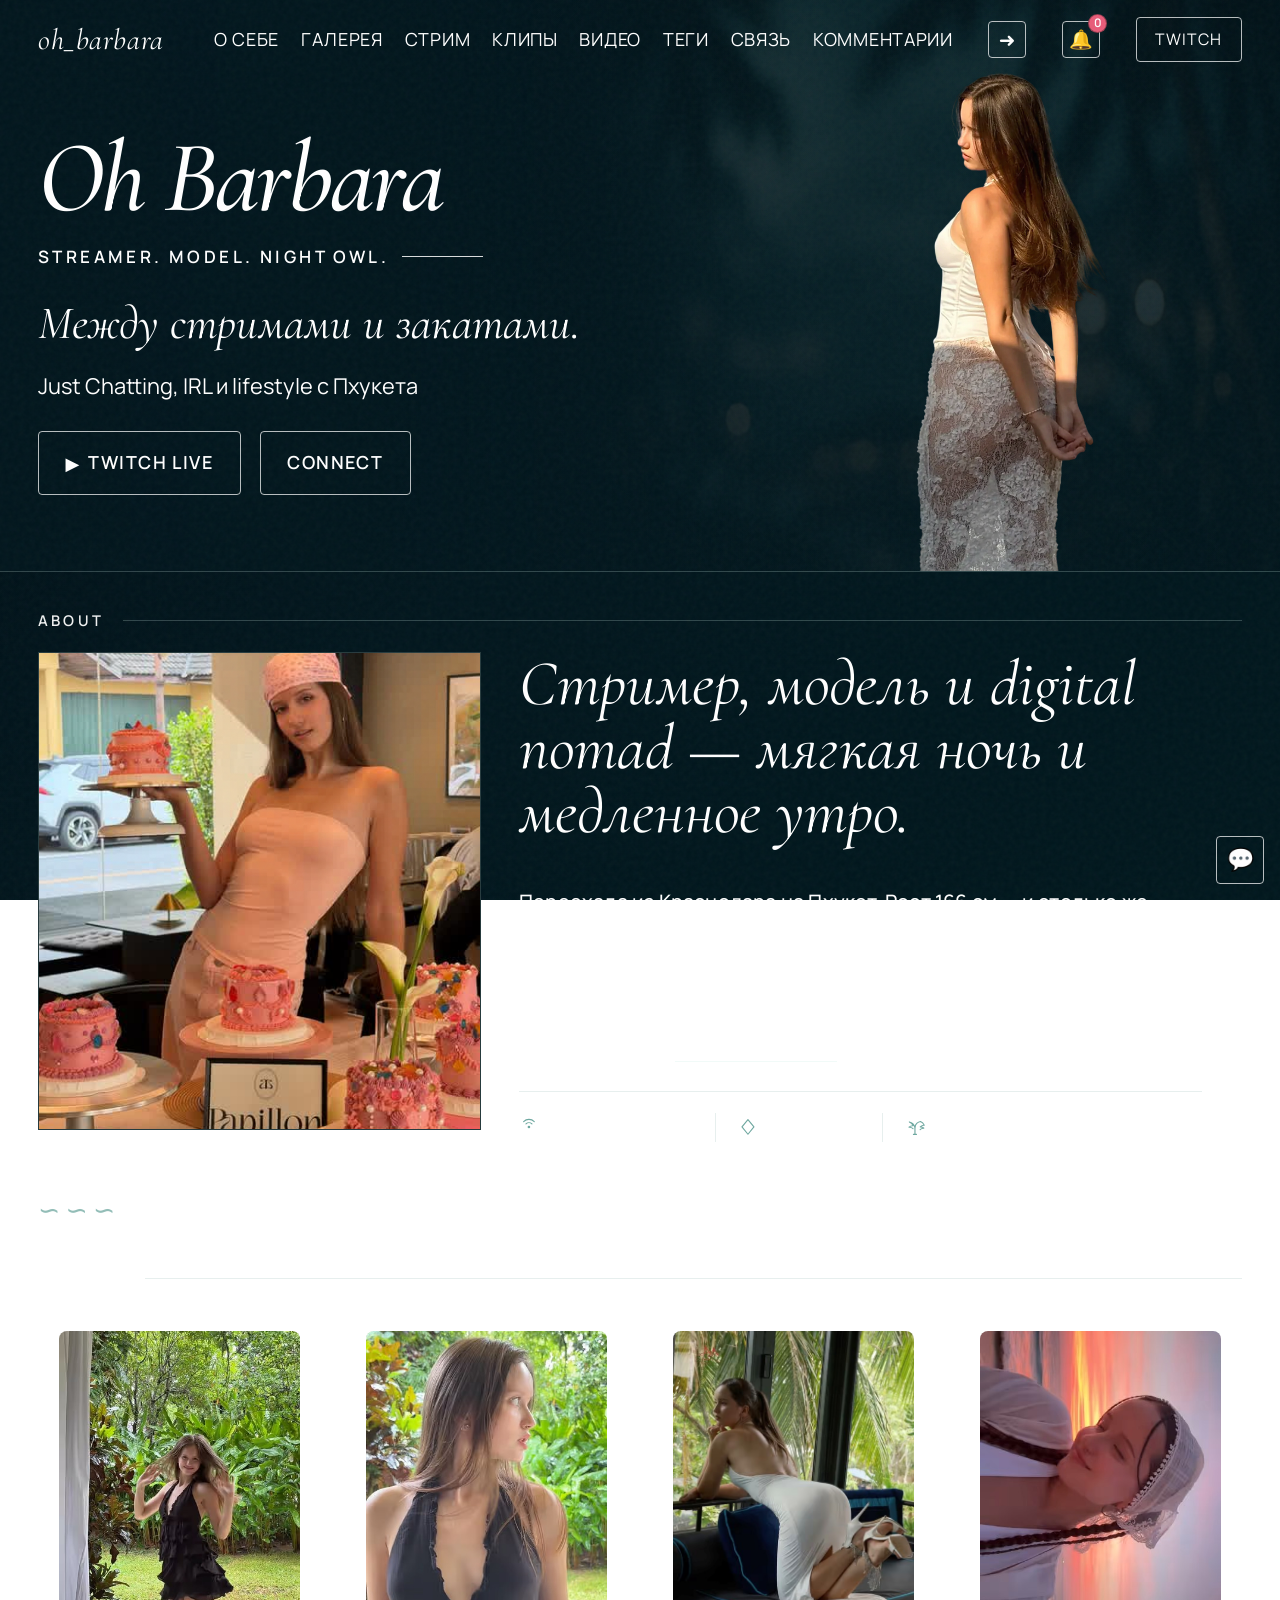
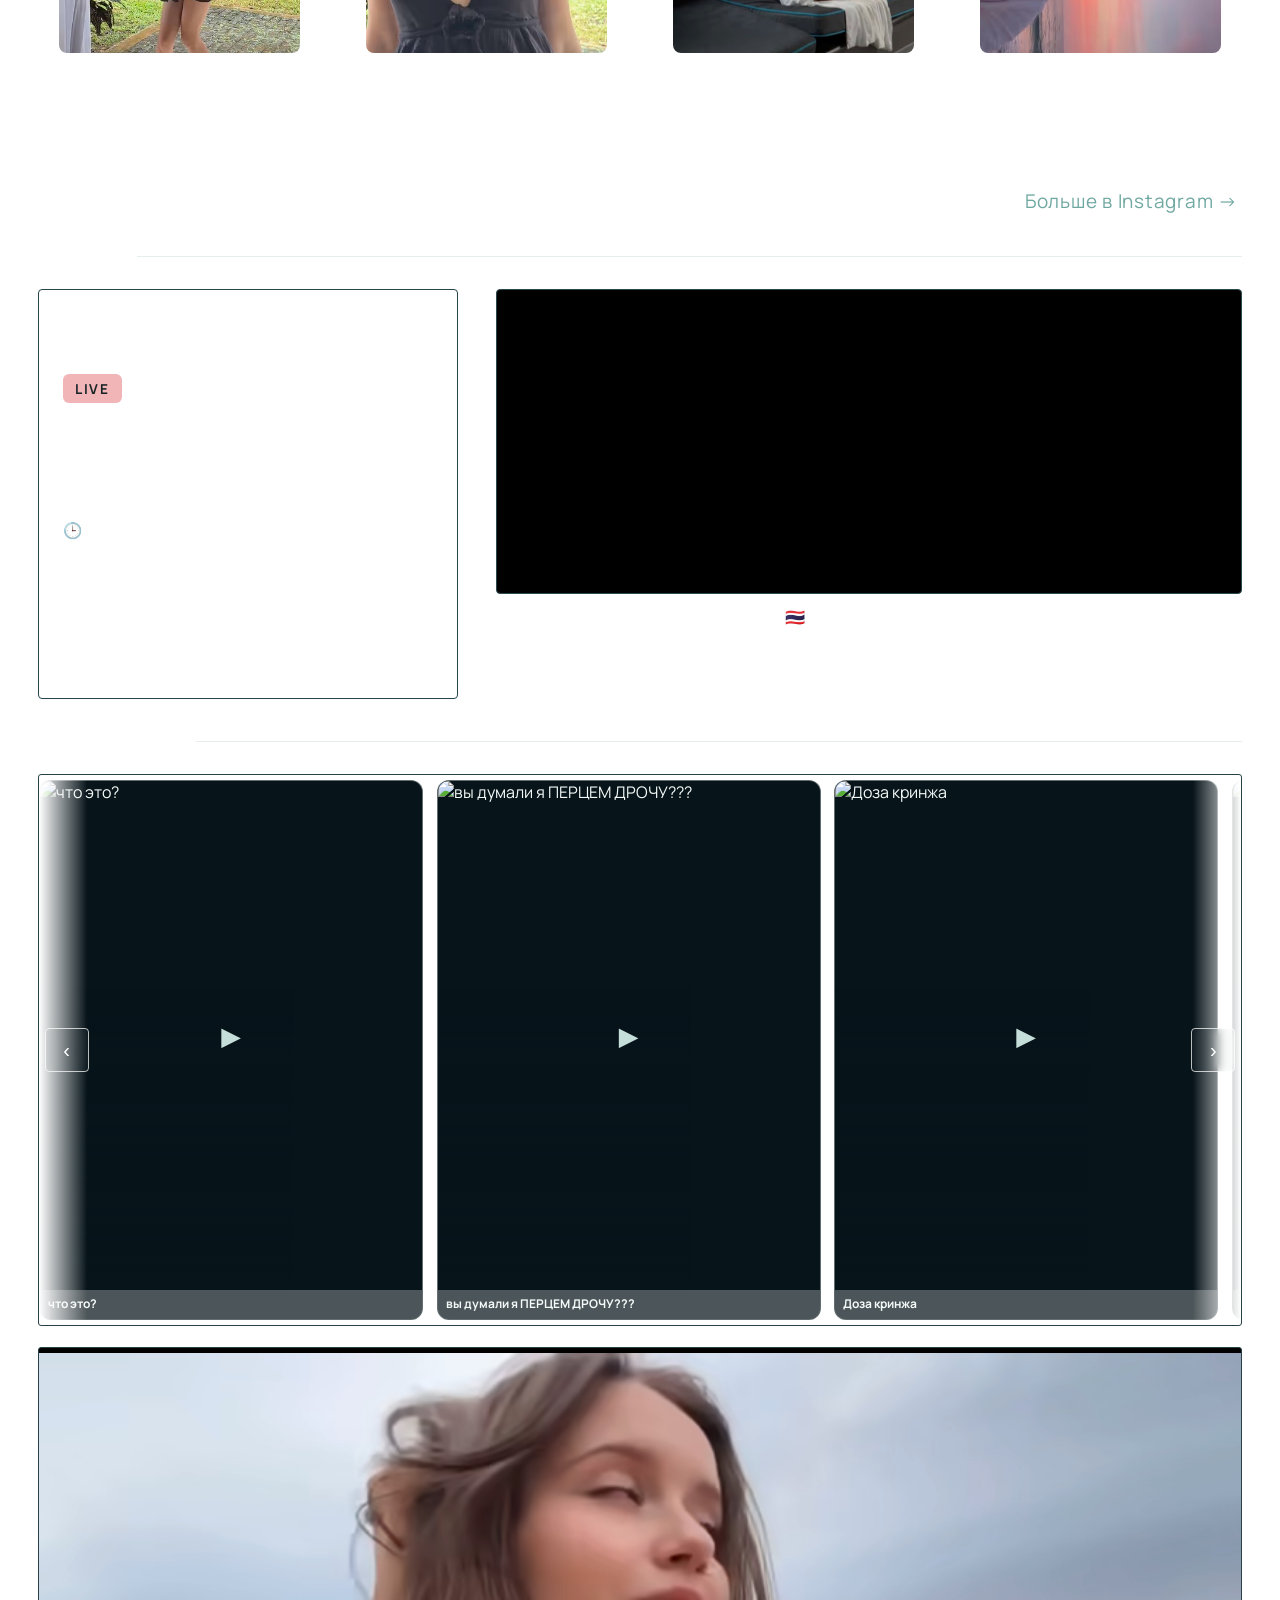
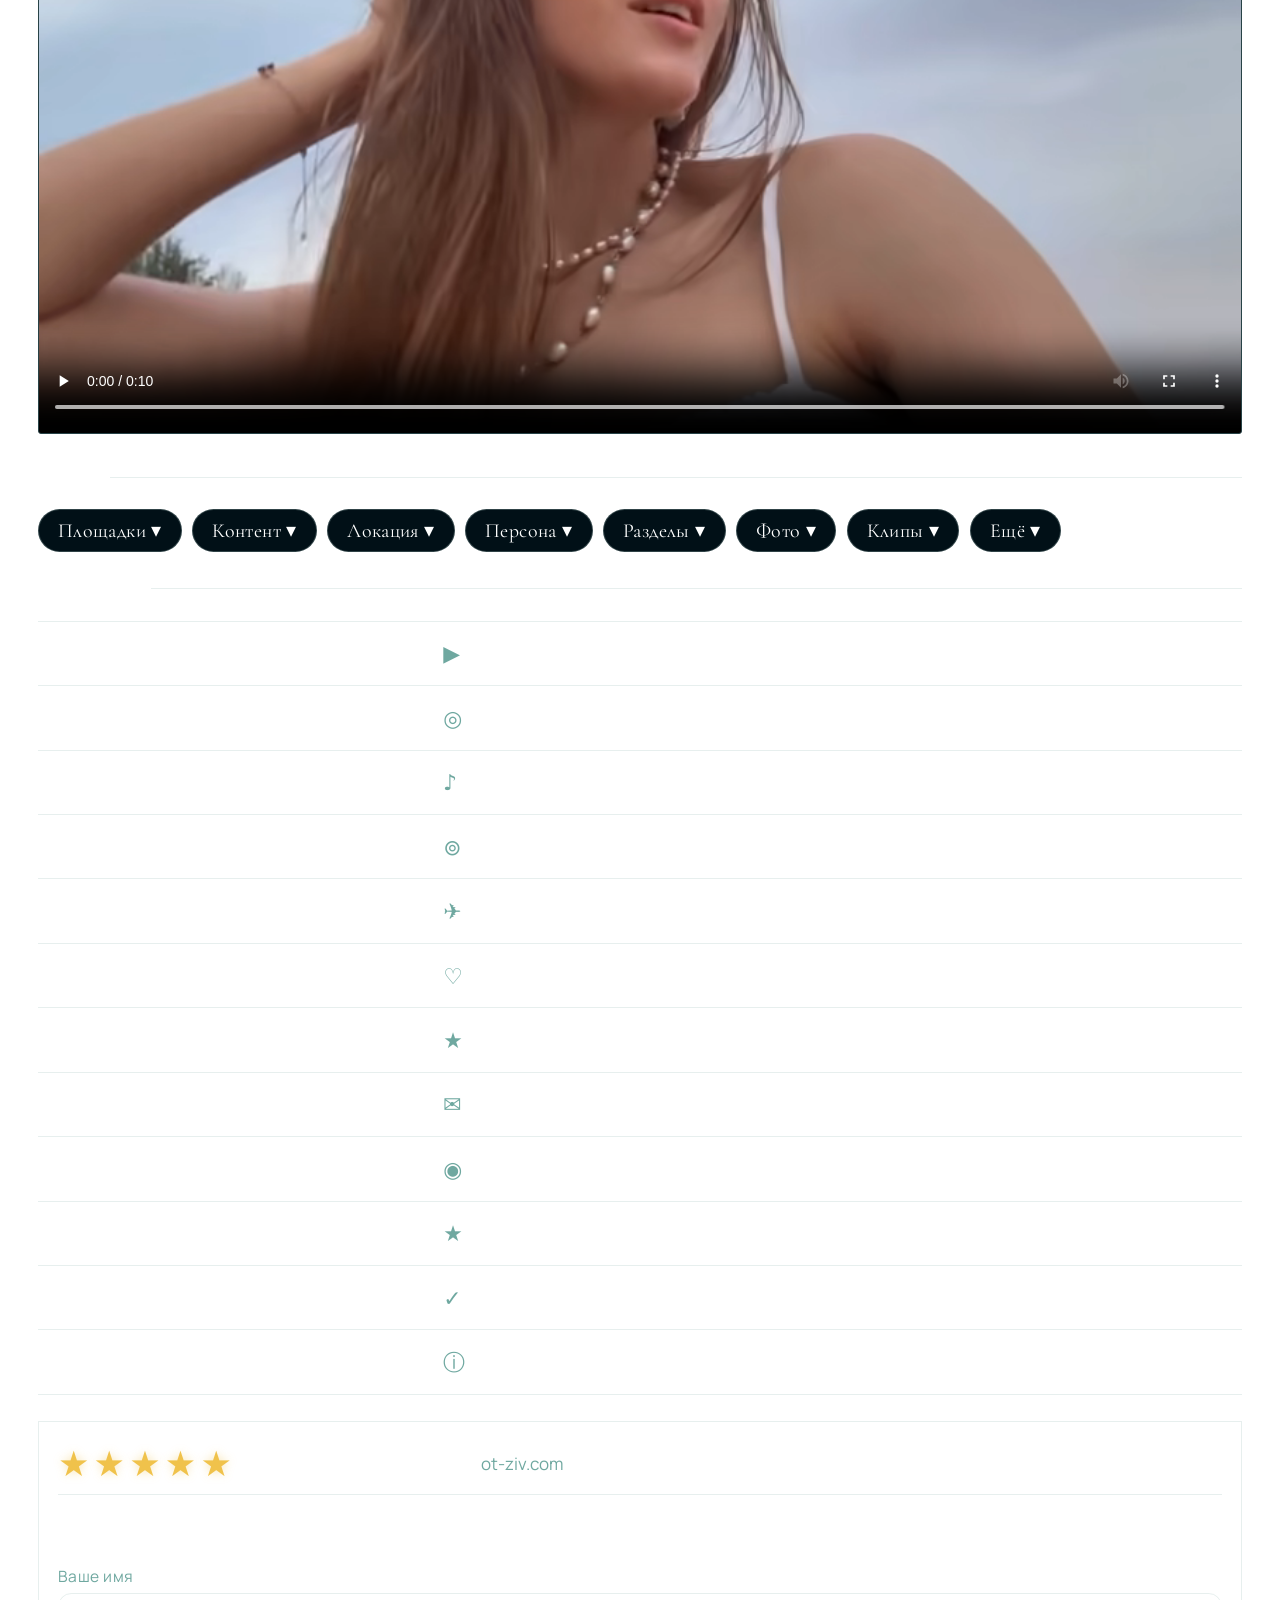
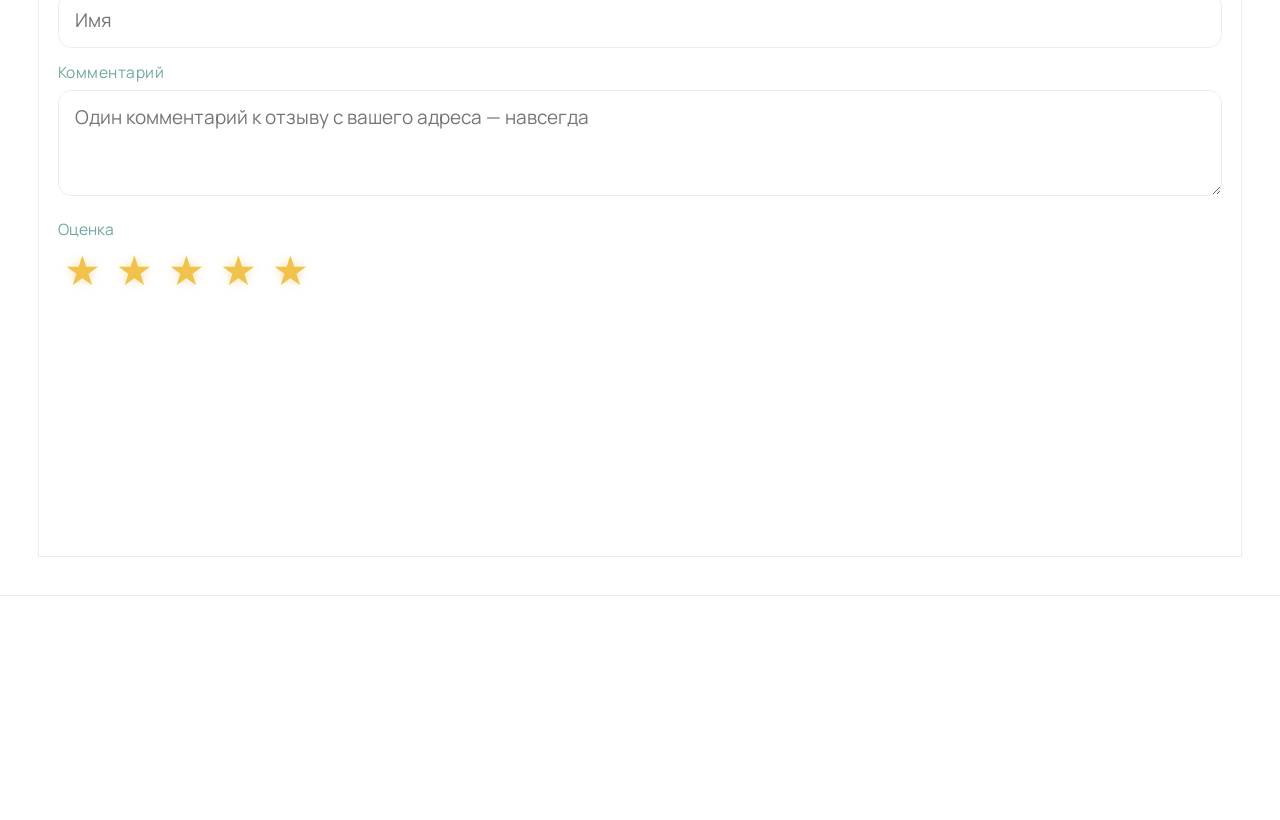
==== index.html @ 6ba0347c "Add files via upload" ====
<!DOCTYPE html><html lang="ru" translate="yes"><head><meta charset="UTF-8" /><meta name="viewport" content="width=device-width, initial-scale=1.0" /><title>Oh Barbara</title><meta name="description" id="ob-desc" content="Ох_Барбара — стример и модель. Lifestyle & fashion из Пхукета. Twitch, Instagram, Telegram." /><meta name="keywords" id="ob-kw" content="oh-barbara, oh_barbara, ох-барбара, Ох_Барбара, стример, модель, Twitch, Instagram, Пхукет, Just Chatting, IRL, lifestyle, fashion" /><meta name="robots" content="index, follow, max-image-preview:large, max-snippet:-1, max-video-preview:-1" /><meta name="author" content="oh_barbara" /><meta property="og:type" content="website" /><meta property="og:locale" content="ru_RU" /><meta property="og:site_name" content="oh_barbara" /><meta property="og:url" id="ob-og-url" content="https://oh-barbara.com/" /><meta property="og:title" id="ob-og-title" content="oh_barbara — Streamer & Model" /><meta property="og:description" id="ob-og-desc" content="Streamer & Model from Phuket. Lifestyle & fashion content." /><meta property="og:image" content="https://oh-barbara.com/assets/profile.webp" /><meta name="twitter:card" content="summary_large_image" /><meta name="twitter:title" id="ob-tw-title" content="oh_barbara — Streamer & Model" /><meta name="twitter:description" id="ob-tw-desc" content="Streamer & Model from Phuket. Lifestyle & fashion content." /><meta name="twitter:image" content="https://oh-barbara.com/assets/profile.webp" /><link rel="canonical" id="ob-canon" href="https://oh-barbara.com/" /><link rel="alternate" type="application/json" href="data/tags.json" title="Tags catalog" /><link rel="icon" href="assets/profile.webp" type="image/webp" /><link rel="prefetch" href="oh-barbara-clips.html?embed=1&v=18" /><link rel="dns-prefetch" href="https://static-cdn.jtvnw.net" /><link rel="preconnect" href="https://fonts.googleapis.com" /><link rel="preconnect" href="https://fonts.gstatic.com" crossorigin /><link rel="stylesheet" href="https://fonts.googleapis.com/css2?family=Cormorant+Garamond:ital,wght@0,400;0,600;1,400&family=Manrope:wght@400;500;600&display=optional" /><link rel="preload" as="image" href="assets/fon.webp" type="image/webp" fetchpriority="high" /><link rel="stylesheet" href="styles.css?v=125" /><script type="application/ld+json" id="ob-ld-org">{ "@context": "https://schema.org", "@type": "Person", "@id": "https://oh-barbara.com/#person", "name": "oh_barbara", "alternateName": ["oh_barbara", "Ох_Барбара", "oh-barbara", "ох-барбара"], "url": "https://oh-barbara.com/", "image": "https://oh-barbara.com/assets/profile.webp", "jobTitle": "Streamer & Model", "description": "Стример и модель. Lifestyle & fashion из Пхукета.", "email": "oh.barbara@mail.ru", "homeLocation":{ "@type": "Place", "name": "Phuket"}, "sameAs": [ "https://www.twitch.tv/oh_barbara", "https://www.instagram.com/oh_barbara_/", "https://t.me/oh_barbara", "https://www.donationalerts.com/r/oh_barbara", "https://boosty.to/oh_barbara" ]} </script><script type="application/ld+json" id="ob-ld-website">{ "@context": "https://schema.org", "@type": "WebSite", "@id": "https://oh-barbara.com/#website", "url": "https://oh-barbara.com/", "name": "oh_barbara", "description": "Стример и модель. Lifestyle & fashion из Пхукета.", "inLanguage": "ru-RU", "publisher":{ "@id": "https://oh-barbara.com/#person"}, "potentialAction":{ "@type": "SearchAction", "target":{ "@type": "EntryPoint", "urlTemplate": "https://oh-barbara.com/index.html?id={search_term_string}"}, "query-input": "required name=search_term_string"}} </script><script type="application/ld+json" id="ob-ld-webpage">{ "@context": "https://schema.org", "@type": "WebPage", "@id": "https://oh-barbara.com/#webpage", "url": "https://oh-barbara.com/", "name": "oh_barbara — Streamer & Model", "description": "Ох_Барбара — стример и модель. Lifestyle & fashion из Пхукета.", "isPartOf":{ "@id": "https://oh-barbara.com/#website"}, "about":{ "@id": "https://oh-barbara.com/#person"}, "primaryImageOfPage":{ "@type": "ImageObject", "url": "https://oh-barbara.com/assets/profile.webp"}, "inLanguage": "ru-RU"} </script></head><body itemscope itemtype="https://schema.org/WebPage"><div class="noise" aria-hidden="true"></div><header class="site-header"><a class="logo" href="index.html">oh_barbara</a><nav class="nav" aria-label="Основное меню"><a href="index.html?id=oh-barbara_about">О себе</a><a href="index.html?id=oh-barbara_gallery">Галерея</a><a href="index.html?id=oh-barbara_stream">Стрим</a><a href="index.html?id=oh-barbara_clips">Клипы</a><a href="index.html?id=oh-barbara_video">Видео</a><a href="index.html?id=oh-barbara_tags">Теги</a><a href="index.html?id=oh-barbara_connect">Связь</a><span class="nav-comments"><a href="index.html?id=oh-barbara_comments">Комментарии</a><button type="button" class="nav-blog" title="ох барбара блог" aria-label="ох барбара блог" onclick="location.href='offtop.html'">➜</button></span></nav><button type="button" class="nav-bell" id="ob-news-bell" aria-label="Уведомления блога" aria-expanded="false" aria-controls="ob-news-bell-panel"><span class="nav-bell-ico" aria-hidden="true">🔔</span><span class="nav-bell-count" id="ob-news-bell-count" hidden>0</span></button><div class="nav-bell-panel" id="ob-news-bell-panel" hidden><a class="nav-bell-link" id="ob-news-bell-link" href="offtop.html" hidden>➜</a><p class="nav-bell-meta" id="ob-news-bell-meta"></p><p class="nav-bell-text" id="ob-news-bell-text"></p></div><a class="header-cta" href="https://www.twitch.tv/oh_barbara" target="_blank" rel="noopener">Twitch</a></header><main id="top"><section class="hero" id="hero"><div class="hero-media"><picture><source srcset="assets/fon.webp" type="image/webp" /><img src="assets/fon.png" alt="" class="hero-photo" width="1400" height="634" fetchpriority="high" decoding="async" /></picture><div class="hero-veil"></div></div><div class="hero-portrait" aria-hidden="true"><picture><source srcset="assets/Oh-barbara.webp" type="image/webp" /><img src="assets/Oh-barbara.png" alt="" class="hero-portrait-img" width="740" height="986" decoding="async" /></picture></div><div class="hero-copy"><p class="hero-brand-mark" id="ob-title" itemprop="name">Oh Barbara</p><p class="hero-kicker" id="ob-kicker">STREAMER. MODEL. NIGHT OWL.</p><span class="hero-kicker-line" aria-hidden="true"></span><h1 class="hero-tagline" id="ob-headline">Между стримами и закатами.</h1><p class="hero-lead" id="ob-lead" itemprop="description">Just Chatting, IRL и lifestyle с Пхукета</p><div class="hero-actions"><a class="btn btn-primary" href="https://www.twitch.tv/oh_barbara" target="_blank" rel="noopener"><span class="btn-ico" aria-hidden="true">▶</span>TWITCH LIVE</a><a class="btn btn-ghost" href="index.html?id=oh-barbara_connect">CONNECT</a></div></div></section><section class="about" id="about" data-tags="oh-barbara_about,oh-barbara,ох-барбара,model-oh-barbara,модель-ох-барбара,streamer-oh-barbara,стример-ох-барбара,phuket-oh-barbara,пхукет-ох-барбара,krasnodar-oh-barbara,краснодар-ох-барбара,thailand-oh-barbara,таиланд-ох-барбара"><header class="section-label reveal"><span>ABOUT</span></header><div class="about-grid"><div class="about-visual reveal"><img src="assets/gallery-1.jpg" alt="Ох_Барбара — lifestyle съёмка" width="480" height="640" loading="lazy" decoding="async" /><p class="about-quote">«Не шарю за твич, но я здесь.»</p><span class="about-wave" aria-hidden="true">∽∽∽</span></div><div class="about-text reveal"><h2 class="about-headline">Стример, модель и digital nomad — мягкая ночь и медленное утро.</h2><p>Переехала из Краснодара на Пхукет. Рост 166 см — и столько же желания снимать, общаться и пробовать новое. На стримах oh_barbara — Just Chatting и IRL, ночные разговоры, fashion и beauty без жёсткого сценария.</p><p class="about-meta">Сотрудничество: <a href="mailto:oh.barbara@mail.ru">oh.barbara@mail.ru</a></p><ul class="about-icons" aria-label="Роли"><li><span class="ai-ico" aria-hidden="true"><svg viewBox="0 0 24 24" fill="none" xmlns="http://www.w3.org/2000/svg"><circle cx="12" cy="12" r="1.6" fill="currentColor"/><path d="M8.4 8.4a5.1 5.1 0 0 1 7.2 0M5.6 5.6a9 9 0 0 1 12.8 0" stroke="currentColor" stroke-width="1.35" stroke-linecap="round"/></svg></span><span class="ai-label">Streamer</span></li><li><span class="ai-ico" aria-hidden="true"><svg viewBox="0 0 24 24" fill="none" xmlns="http://www.w3.org/2000/svg"><path d="M12 3.2 19.2 12 12 20.8 4.8 12 12 3.2Z" stroke="currentColor" stroke-width="1.35" stroke-linejoin="round"/></svg></span><span class="ai-label">Model</span></li><li><span class="ai-ico" aria-hidden="true"><svg viewBox="0 0 24 24" fill="none" xmlns="http://www.w3.org/2000/svg"><path d="M12 21V11.5" stroke="currentColor" stroke-width="1.35" stroke-linecap="round"/><path d="M12 12.2c-1.15-3.4-4-5.6-6.85-6.2 2 .7 3.7 2.35 4.7 4.55C8 10.4 6.1 11.15 4.8 12.3c1.7-.2 3.55.5 4.9 1.85" stroke="currentColor" stroke-width="1.25" stroke-linecap="round" stroke-linejoin="round"/><path d="M12 11.5c1.1-3.25 3.9-5.4 6.7-6 1.9.75 3.55 2.4 4.5 4.5-1.75-.1-3.55.7-4.85 1.95 1.55-.25 3.2.4 4.4 1.6-1.55-.15-3.25.45-4.55 1.7" stroke="currentColor" stroke-width="1.25" stroke-linecap="round" stroke-linejoin="round"/><path d="M10.2 21h3.6" stroke="currentColor" stroke-width="1.35" stroke-linecap="round"/></svg></span><span class="ai-label">Phuket, Thailand</span></li></ul></div></div></section><section class="gallery pictures" id="oh-barbara-pictures" data-tags="oh-barbara_gallery,oh-barbara-pictures,lifestyle-oh-barbara,лайфстайл-ох-барбара,fashion-oh-barbara,фешен-ох-барбара,model-oh-barbara,модель-ох-барбара,instagram-oh-barbara,инстаграм-ох-барбара,tiktok-oh-barbara,тикток-ох-барбара,phuket-oh-barbara,пхукет-ох-барбара" aria-label="Фото Ох_Барбара"><header class="section-label reveal"><span>GALLERY</span></header><div class="pic-grid"><a class="pic" id="oh-barbara_doors-to-heaven-fyp" href="index.html?id=oh-barbara_doors-to-heaven-fyp" title="doors to heaven #fyp" data-tags="oh-barbara_doors-to-heaven-fyp,oh-barbara-pictures,tiktok-oh-barbara"><img src="assets/img/oh-barbara_doors-to-heaven-fyp.jpg" alt="Ох_Барбара — doors to heaven #fyp" title="doors to heaven #fyp" loading="lazy" decoding="async" /></a><a class="pic" id="oh-barbara_woke-up-in-the-jungle-fyp" href="index.html?id=oh-barbara_woke-up-in-the-jungle-fyp" title="woke up in the jungle #fyp" data-tags="oh-barbara_woke-up-in-the-jungle-fyp,oh-barbara-pictures,tiktok-oh-barbara"><img src="assets/img/oh-barbara_woke-up-in-the-jungle-fyp.jpg" alt="Ох_Барбара — woke up in the jungle #fyp" title="woke up in the jungle #fyp" loading="lazy" decoding="async" /></a><a class="pic" id="oh-barbara_do-it-again-sri-panwa-baba-crew-thailand-fyp-dres-phuket" href="index.html?id=oh-barbara_do-it-again-sri-panwa-baba-crew-thailand-fyp-dres-phuket" title="DO IT AGAIN !!! @Sri panwa &amp; Baba Crew #thailand🇹🇭 #fyp..." data-tags="oh-barbara_do-it-again-sri-panwa-baba-crew-thailand-fyp-dres-phuket,oh-barbara-pictures,tiktok-oh-barbara"><img src="assets/img/oh-barbara_do-it-again-sri-panwa-baba-crew-thailand-fyp-dres-phuket.jpg" alt="Ох_Барбара — DO IT AGAIN !!! @Sri panwa &amp; Baba Crew #thailand🇹🇭 #fyp..." title="DO IT AGAIN !!! @Sri panwa &amp; Baba Crew #thailand🇹🇭 #fyp..." loading="lazy" decoding="async" /></a><a class="pic" id="oh-barbara_my-new-year-s-sunset-sea-songkran-thailand" href="index.html?id=oh-barbara_my-new-year-s-sunset-sea-songkran-thailand" title="my New Year's sunset 🌅 #sea #songkran #thailand🇹🇭" data-tags="oh-barbara_my-new-year-s-sunset-sea-songkran-thailand,oh-barbara-pictures,tiktok-oh-barbara"><img src="assets/img/oh-barbara_my-new-year-s-sunset-sea-songkran-thailand.jpg" alt="Ох_Барбара — my New Year's sunset 🌅 #sea #songkran #thailand🇹🇭" title="my New Year's sunset 🌅 #sea #songkran #thailand🇹🇭" loading="lazy" decoding="async" /></a><a class="pic" id="oh-barbara_sweet-20-years" href="index.html?id=oh-barbara_sweet-20-years" title="Sweet 20 years 🥳🌶️❤️‍🔥" data-tags="oh-barbara_sweet-20-years,oh-barbara-pictures,tiktok-oh-barbara"><img src="assets/img/oh-barbara_sweet-20-years.jpg" alt="Ох_Барбара — Sweet 20 years 🥳🌶️❤️‍🔥" title="Sweet 20 years 🥳🌶️❤️‍🔥" loading="lazy" decoding="async" /></a><a class="pic" id="oh-barbara_happy-birthday-to-my" href="index.html?id=oh-barbara_happy-birthday-to-my" title="Happy birthday to my 😍🥳" data-tags="oh-barbara_happy-birthday-to-my,oh-barbara-pictures,tiktok-oh-barbara"><img src="assets/img/oh-barbara_happy-birthday-to-my.jpg" alt="Ох_Барбара — Happy birthday to my 😍🥳" title="Happy birthday to my 😍🥳" loading="lazy" decoding="async" /></a><a class="pic" id="oh-barbara_my-favorite-routine-with-lya-lincen-sea-naturalcosmetics-fyp" href="index.html?id=oh-barbara_my-favorite-routine-with-lya-lincen-sea-naturalcosmetics-fyp" title="My favorite routine with @LYA LINCEN 🌴#sea #naturalcosme..." data-tags="oh-barbara_my-favorite-routine-with-lya-lincen-sea-naturalcosmetics-fyp,oh-barbara-pictures,tiktok-oh-barbara"><img src="assets/img/oh-barbara_my-favorite-routine-with-lya-lincen-sea-naturalcosmetics-fyp.jpg" alt="Ох_Барбара — My favorite routine with @LYA LINCEN 🌴#sea #naturalcosme..." title="My favorite routine with @LYA LINCEN 🌴#sea #naturalcosme..." loading="lazy" decoding="async" /></a><a class="pic" id="oh-barbara_fyp" href="index.html?id=oh-barbara_fyp" title="#fyp" data-tags="oh-barbara_fyp,oh-barbara-pictures,tiktok-oh-barbara"><img src="assets/img/oh-barbara_fyp.jpg" alt="Ох_Барбара — #fyp" title="#fyp" loading="lazy" decoding="async" /></a><a class="pic" id="oh-barbara_perfume-creation-vlog-tropical-vibes-from-thailand-made-with-love-at-herbsmetics" href="index.html?id=oh-barbara_perfume-creation-vlog-tropical-vibes-from-thailand-made-with-love-at-herbsmetics" title="Perfume creation vlog - tropical vibes from Thailand 🌴✨ ..." data-tags="oh-barbara_perfume-creation-vlog-tropical-vibes-from-thailand-made-with-love-at-herbsmetics,oh-barbara-pictures,tiktok-oh-barbara"><img src="assets/img/oh-barbara_perfume-creation-vlog-tropical-vibes-from-thailand-made-with-love-at-herbsmetics.jpg" alt="Ох_Барбара — Perfume creation vlog - tropical vibes from Thailand 🌴✨ ..." title="Perfume creation vlog - tropical vibes from Thailand 🌴✨ ..." loading="lazy" decoding="async" /></a><a class="pic" id="oh-barbara_sports-vlog-fyp-lifestyle-thailand-friends-sports" href="index.html?id=oh-barbara_sports-vlog-fyp-lifestyle-thailand-friends-sports" title="Sports vlog #fyp #lifestyle #thailand #friends #sports" data-tags="oh-barbara_sports-vlog-fyp-lifestyle-thailand-friends-sports,oh-barbara-pictures,tiktok-oh-barbara"><img src="assets/img/oh-barbara_sports-vlog-fyp-lifestyle-thailand-friends-sports.jpg" alt="Ох_Барбара — Sports vlog #fyp #lifestyle #thailand #friends #sports" title="Sports vlog #fyp #lifestyle #thailand #friends #sports" loading="lazy" decoding="async" /></a><a class="pic" id="oh-barbara_my-glasses-fyp-lifestyle-thailand-swimsuit" href="index.html?id=oh-barbara_my-glasses-fyp-lifestyle-thailand-swimsuit" title="My glasses #fyp #lifestyle #thailand #swimsuit" data-tags="oh-barbara_my-glasses-fyp-lifestyle-thailand-swimsuit,oh-barbara-pictures,tiktok-oh-barbara"><img src="assets/img/oh-barbara_my-glasses-fyp-lifestyle-thailand-swimsuit.jpg" alt="Ох_Барбара — My glasses #fyp #lifestyle #thailand #swimsuit" title="My glasses #fyp #lifestyle #thailand #swimsuit" loading="lazy" decoding="async" /></a><a class="pic" id="oh-barbara_bad-girls-fyp-lifestyle-thailand-dance-friends-angelina" href="index.html?id=oh-barbara_bad-girls-fyp-lifestyle-thailand-dance-friends-angelina" title="bad girls #fyp #lifestyle #thailand #dance #friends @Ange..." data-tags="oh-barbara_bad-girls-fyp-lifestyle-thailand-dance-friends-angelina,oh-barbara-pictures,tiktok-oh-barbara"><img src="assets/img/oh-barbara_bad-girls-fyp-lifestyle-thailand-dance-friends-angelina.jpg" alt="Ох_Барбара — bad girls #fyp #lifestyle #thailand #dance #friends @Ange..." title="bad girls #fyp #lifestyle #thailand #dance #friends @Ange..." loading="lazy" decoding="async" /></a><a class="pic" id="oh-barbara_my-favorite-exercise-fyp-lifestyle-thailand-sportstiktok" href="index.html?id=oh-barbara_my-favorite-exercise-fyp-lifestyle-thailand-sportstiktok" title="my favorite exercise🥰 #fyp #lifestyle #thailand #sportst..." data-tags="oh-barbara_my-favorite-exercise-fyp-lifestyle-thailand-sportstiktok,oh-barbara-pictures,tiktok-oh-barbara"><img src="assets/img/oh-barbara_my-favorite-exercise-fyp-lifestyle-thailand-sportstiktok.jpg" alt="Ох_Барбара — my favorite exercise🥰 #fyp #lifestyle #thailand #sportst..." title="my favorite exercise🥰 #fyp #lifestyle #thailand #sportst..." loading="lazy" decoding="async" /></a><a class="pic" id="oh-barbara_lalalalala-fyp-lifestyle-dance" href="index.html?id=oh-barbara_lalalalala-fyp-lifestyle-dance" title="Lalalalala #fyp #lifestyle #dance" data-tags="oh-barbara_lalalalala-fyp-lifestyle-dance,oh-barbara-pictures,tiktok-oh-barbara"><img src="assets/img/oh-barbara_lalalalala-fyp-lifestyle-dance.jpg" alt="Ох_Барбара — Lalalalala #fyp #lifestyle #dance" title="Lalalalala #fyp #lifestyle #dance" loading="lazy" decoding="async" /></a><a class="pic" id="oh-barbara_my-kitty-thailand-catholic-fyp-lifestyle-kittensoftiktok" href="index.html?id=oh-barbara_my-kitty-thailand-catholic-fyp-lifestyle-kittensoftiktok" title="My kitty 🥰 #thailand #catholic #fyp #lifestyle #kittenso..." data-tags="oh-barbara_my-kitty-thailand-catholic-fyp-lifestyle-kittensoftiktok,oh-barbara-pictures,tiktok-oh-barbara"><img src="assets/img/oh-barbara_my-kitty-thailand-catholic-fyp-lifestyle-kittensoftiktok.jpg" alt="Ох_Барбара — My kitty 🥰 #thailand #catholic #fyp #lifestyle #kittenso..." title="My kitty 🥰 #thailand #catholic #fyp #lifestyle #kittenso..." loading="lazy" decoding="async" /></a><a class="pic" id="oh-barbara_a-beautiful-day-with-may-i-help-you-store-thailand-sea-fyp-phuket-lifestyle" href="index.html?id=oh-barbara_a-beautiful-day-with-may-i-help-you-store-thailand-sea-fyp-phuket-lifestyle" title="A beautiful day with @MAY I HELP YOU STORE #thailand #sea..." data-tags="oh-barbara_a-beautiful-day-with-may-i-help-you-store-thailand-sea-fyp-phuket-lifestyle,oh-barbara-pictures,tiktok-oh-barbara"><img src="assets/img/oh-barbara_a-beautiful-day-with-may-i-help-you-store-thailand-sea-fyp-phuket-lifestyle.jpg" alt="Ох_Барбара — A beautiful day with @MAY I HELP YOU STORE #thailand #sea..." title="A beautiful day with @MAY I HELP YOU STORE #thailand #sea..." loading="lazy" decoding="async" /></a><a class="pic" id="oh-barbara_calm-day-fyp-thailand-lifestyle-dance-beachvibes" href="index.html?id=oh-barbara_calm-day-fyp-thailand-lifestyle-dance-beachvibes" title="calm day #fyp #thailand #lifestyle #dance #beachvibes" data-tags="oh-barbara_calm-day-fyp-thailand-lifestyle-dance-beachvibes,oh-barbara-pictures,tiktok-oh-barbara"><img src="assets/img/oh-barbara_calm-day-fyp-thailand-lifestyle-dance-beachvibes.jpg" alt="Ох_Барбара — calm day #fyp #thailand #lifestyle #dance #beachvibes" title="calm day #fyp #thailand #lifestyle #dance #beachvibes" loading="lazy" decoding="async" /></a><a class="pic" id="oh-barbara_goddess-sambuca-fyp-thailand-lifestyle-sambuca" href="index.html?id=oh-barbara_goddess-sambuca-fyp-thailand-lifestyle-sambuca" title="goddess sambuca🥵 #fyp #thailand #lifestyle #sambuca" data-tags="oh-barbara_goddess-sambuca-fyp-thailand-lifestyle-sambuca,oh-barbara-pictures,tiktok-oh-barbara"><img src="assets/img/oh-barbara_goddess-sambuca-fyp-thailand-lifestyle-sambuca.jpg" alt="Ох_Барбара — goddess sambuca🥵 #fyp #thailand #lifestyle #sambuca" title="goddess sambuca🥵 #fyp #thailand #lifestyle #sambuca" loading="lazy" decoding="async" /></a><a class="pic" id="oh-barbara_i-danced-at-100-fyp-thailand-dance-phuket-lifestyle" href="index.html?id=oh-barbara_i-danced-at-100-fyp-thailand-dance-phuket-lifestyle" title="I danced at 100%? 🥹 #fyp #thailand #dance #phuket #lifes..." data-tags="oh-barbara_i-danced-at-100-fyp-thailand-dance-phuket-lifestyle,oh-barbara-pictures,tiktok-oh-barbara"><img src="assets/img/oh-barbara_i-danced-at-100-fyp-thailand-dance-phuket-lifestyle.jpg" alt="Ох_Барбара — I danced at 100%? 🥹 #fyp #thailand #dance #phuket #lifes..." title="I danced at 100%? 🥹 #fyp #thailand #dance #phuket #lifes..." loading="lazy" decoding="async" /></a><a class="pic" id="oh-barbara_sawadee-meooow-fyp-thailand-meowmeow-phuket-lifestyle" href="index.html?id=oh-barbara_sawadee-meooow-fyp-thailand-meowmeow-phuket-lifestyle" title="Sawadee meooow #fyp #thailand #meowmeow #phuket #lifestyle" data-tags="oh-barbara_sawadee-meooow-fyp-thailand-meowmeow-phuket-lifestyle,oh-barbara-pictures,tiktok-oh-barbara"><img src="assets/img/oh-barbara_sawadee-meooow-fyp-thailand-meowmeow-phuket-lifestyle.jpg" alt="Ох_Барбара — Sawadee meooow #fyp #thailand #meowmeow #phuket #lifestyle" title="Sawadee meooow #fyp #thailand #meowmeow #phuket #lifestyle" loading="lazy" decoding="async" /></a><a class="pic" id="oh-barbara_fyp-thailand-model" href="index.html?id=oh-barbara_fyp-thailand-model" title="#fyp #thailand #model" data-tags="oh-barbara_fyp-thailand-model,oh-barbara-pictures,tiktok-oh-barbara"><img src="assets/img/oh-barbara_fyp-thailand-model.jpg" alt="Ох_Барбара — #fyp #thailand #model" title="#fyp #thailand #model" loading="lazy" decoding="async" /></a><a class="pic" id="oh-barbara_pic-7559563984358231317" href="index.html?id=oh-barbara_pic-7559563984358231317" title="?" data-tags="oh-barbara_pic-7559563984358231317,oh-barbara-pictures,tiktok-oh-barbara"><img src="assets/img/oh-barbara_pic-7559563984358231317.jpg" alt="Ох_Барбара — ?" title="?" loading="lazy" decoding="async" /></a><a class="pic" id="oh-barbara_catching-flights-feelings-but-mostly-flights-off-to-another-story-tiktokawardsvn" href="index.html?id=oh-barbara_catching-flights-feelings-but-mostly-flights-off-to-another-story-tiktokawardsvn" title="Catching flights &amp; feelings (but mostly flights) ✈️ off t..." data-tags="oh-barbara_catching-flights-feelings-but-mostly-flights-off-to-another-story-tiktokawardsvn,oh-barbara-pictures,tiktok-oh-barbara"><img src="assets/img/oh-barbara_catching-flights-feelings-but-mostly-flights-off-to-another-story-tiktokawardsvn.jpg" alt="Ох_Барбара — Catching flights &amp; feelings (but mostly flights) ✈️ off t..." title="Catching flights &amp; feelings (but mostly flights) ✈️ off t..." loading="lazy" decoding="async" /></a><a class="pic" id="oh-barbara_monday-is-a-lazy-day-thailand-phuket-sea-beachvibes-lifestyle" href="index.html?id=oh-barbara_monday-is-a-lazy-day-thailand-phuket-sea-beachvibes-lifestyle" title="Monday is a lazy day #thailand #phuket #sea #beachvibes #..." data-tags="oh-barbara_monday-is-a-lazy-day-thailand-phuket-sea-beachvibes-lifestyle,oh-barbara-pictures,tiktok-oh-barbara"><img src="assets/img/oh-barbara_monday-is-a-lazy-day-thailand-phuket-sea-beachvibes-lifestyle.jpg" alt="Ох_Барбара — Monday is a lazy day #thailand #phuket #sea #beachvibes #..." title="Monday is a lazy day #thailand #phuket #sea #beachvibes #..." loading="lazy" decoding="async" /></a><a class="pic" id="oh-barbara_sweet-monday-swimsuit-may-i-help-you-store-thailand-phuket-sea-lifestyle-beachvi" href="index.html?id=oh-barbara_sweet-monday-swimsuit-may-i-help-you-store-thailand-phuket-sea-lifestyle-beachvi" title="Sweet Monday swimsuit:@MAY I HELP YOU STORE #thailand..." data-tags="oh-barbara_sweet-monday-swimsuit-may-i-help-you-store-thailand-phuket-sea-lifestyle-beachvi,oh-barbara-pictures,tiktok-oh-barbara"><img src="assets/img/oh-barbara_sweet-monday-swimsuit-may-i-help-you-store-thailand-phuket-sea-lifestyle-beachvi.jpg" alt="Ох_Барбара — Sweet Monday swimsuit:@MAY I HELP YOU STORE #thailand..." title="Sweet Monday swimsuit:@MAY I HELP YOU STORE #thailand..." loading="lazy" decoding="async" /></a><a class="pic" id="oh-barbara_playful-girl-thailand-gamer-phuket-colizeum" href="index.html?id=oh-barbara_playful-girl-thailand-gamer-phuket-colizeum" title="playful girl #thailand #gamer #phuket #colizeum" data-tags="oh-barbara_playful-girl-thailand-gamer-phuket-colizeum,oh-barbara-pictures,tiktok-oh-barbara"><img src="assets/img/oh-barbara_playful-girl-thailand-gamer-phuket-colizeum.jpg" alt="Ох_Барбара — playful girl #thailand #gamer #phuket #colizeum" title="playful girl #thailand #gamer #phuket #colizeum" loading="lazy" decoding="async" /></a><a class="pic" id="oh-barbara_calm-of-the-sea-swimsuit-may-i-help-you-store-thailand-phuket-sea-fyp" href="index.html?id=oh-barbara_calm-of-the-sea-swimsuit-may-i-help-you-store-thailand-phuket-sea-fyp" title="Calm of the sea swimsuit:@MAY I HELP YOU STORE #thailand ..." data-tags="oh-barbara_calm-of-the-sea-swimsuit-may-i-help-you-store-thailand-phuket-sea-fyp,oh-barbara-pictures,tiktok-oh-barbara"><img src="assets/img/oh-barbara_calm-of-the-sea-swimsuit-may-i-help-you-store-thailand-phuket-sea-fyp.jpg" alt="Ох_Барбара — Calm of the sea swimsuit:@MAY I HELP YOU STORE #thailand ..." title="Calm of the sea swimsuit:@MAY I HELP YOU STORE #thailand ..." loading="lazy" decoding="async" /></a><a class="pic" id="oh-barbara_beach-movement-swimsuit-may-i-help-you-store-fyp-thailand-phuket-sea-bikini" href="index.html?id=oh-barbara_beach-movement-swimsuit-may-i-help-you-store-fyp-thailand-phuket-sea-bikini" title="beach movement swimsuit:@MAY I HELP YOU STORE #fyp #thai..." data-tags="oh-barbara_beach-movement-swimsuit-may-i-help-you-store-fyp-thailand-phuket-sea-bikini,oh-barbara-pictures,tiktok-oh-barbara"><img src="assets/img/oh-barbara_beach-movement-swimsuit-may-i-help-you-store-fyp-thailand-phuket-sea-bikini.jpg" alt="Ох_Барбара — beach movement swimsuit:@MAY I HELP YOU STORE #fyp #thai..." title="beach movement swimsuit:@MAY I HELP YOU STORE #fyp #thai..." loading="lazy" decoding="async" /></a><a class="pic" id="oh-barbara_mooo-fyp-thailand-phuket-sea" href="index.html?id=oh-barbara_mooo-fyp-thailand-phuket-sea" title="Mooo #fyp #thailand #phuket #sea" data-tags="oh-barbara_mooo-fyp-thailand-phuket-sea,oh-barbara-pictures,tiktok-oh-barbara"><img src="assets/img/oh-barbara_mooo-fyp-thailand-phuket-sea.jpg" alt="Ох_Барбара — Mooo #fyp #thailand #phuket #sea" title="Mooo #fyp #thailand #phuket #sea" loading="lazy" decoding="async" /></a><a class="pic" id="oh-barbara_pic-7556167437725502737" href="index.html?id=oh-barbara_pic-7556167437725502737" title="?" data-tags="oh-barbara_pic-7556167437725502737,oh-barbara-pictures,tiktok-oh-barbara"><img src="assets/img/oh-barbara_pic-7556167437725502737.jpg" alt="Ох_Барбара — ?" title="?" loading="lazy" decoding="async" /></a><a class="pic" id="oh-barbara_meow-fyp" href="index.html?id=oh-barbara_meow-fyp" title="Meow #fyp" data-tags="oh-barbara_meow-fyp,oh-barbara-pictures,tiktok-oh-barbara"><img src="assets/img/oh-barbara_meow-fyp.jpg" alt="Ох_Барбара — Meow #fyp" title="Meow #fyp" loading="lazy" decoding="async" /></a><a class="pic" id="oh-barbara_yes-i-love-to-admire-fyp" href="index.html?id=oh-barbara_yes-i-love-to-admire-fyp" title="Yes, I love to admire #fyp" data-tags="oh-barbara_yes-i-love-to-admire-fyp,oh-barbara-pictures,tiktok-oh-barbara"><img src="assets/img/oh-barbara_yes-i-love-to-admire-fyp.jpg" alt="Ох_Барбара — Yes, I love to admire #fyp" title="Yes, I love to admire #fyp" loading="lazy" decoding="async" /></a><a class="pic" id="oh-barbara_my-beautiful-day-fyp-sea-thailand" href="index.html?id=oh-barbara_my-beautiful-day-fyp-sea-thailand" title="my beautiful day #fyp #sea #thailand🇹🇭" data-tags="oh-barbara_my-beautiful-day-fyp-sea-thailand,oh-barbara-pictures,tiktok-oh-barbara"><img src="assets/img/oh-barbara_my-beautiful-day-fyp-sea-thailand.jpg" alt="Ох_Барбара — my beautiful day #fyp #sea #thailand🇹🇭" title="my beautiful day #fyp #sea #thailand🇹🇭" loading="lazy" decoding="async" /></a><a class="pic" id="oh-barbara_do-you-want-me-to-teach-you-how-to-make-the-same-collages-fyp-sea-thailand" href="index.html?id=oh-barbara_do-you-want-me-to-teach-you-how-to-make-the-same-collages-fyp-sea-thailand" title="Do you want me to teach you how to make the same collages..." data-tags="oh-barbara_do-you-want-me-to-teach-you-how-to-make-the-same-collages-fyp-sea-thailand,oh-barbara-pictures,tiktok-oh-barbara"><img src="assets/img/oh-barbara_do-you-want-me-to-teach-you-how-to-make-the-same-collages-fyp-sea-thailand.jpg" alt="Ох_Барбара — Do you want me to teach you how to make the same collages..." title="Do you want me to teach you how to make the same collages..." loading="lazy" decoding="async" /></a><a class="pic" id="oh-barbara_the-wind-is-playing-with-me-fyp-thailand-sea" href="index.html?id=oh-barbara_the-wind-is-playing-with-me-fyp-thailand-sea" title="the wind is playing with me #fyp #thailand🇹🇭 #sea" data-tags="oh-barbara_the-wind-is-playing-with-me-fyp-thailand-sea,oh-barbara-pictures,tiktok-oh-barbara"><img src="assets/img/oh-barbara_the-wind-is-playing-with-me-fyp-thailand-sea.jpg" alt="Ох_Барбара — the wind is playing with me #fyp #thailand🇹🇭 #sea" title="the wind is playing with me #fyp #thailand🇹🇭 #sea" loading="lazy" decoding="async" /></a><a class="pic" id="oh-barbara_wonderful-place-fyp-thailand" href="index.html?id=oh-barbara_wonderful-place-fyp-thailand" title="wonderful place #fyp #thailand🇹🇭" data-tags="oh-barbara_wonderful-place-fyp-thailand,oh-barbara-pictures,tiktok-oh-barbara"><img src="assets/img/oh-barbara_wonderful-place-fyp-thailand.jpg" alt="Ох_Барбара — wonderful place #fyp #thailand🇹🇭" title="wonderful place #fyp #thailand🇹🇭" loading="lazy" decoding="async" /></a><a class="pic" id="oh-barbara_dance-today-fyp" href="index.html?id=oh-barbara_dance-today-fyp" title="dance today #fyp" data-tags="oh-barbara_dance-today-fyp,oh-barbara-pictures,tiktok-oh-barbara"><img src="assets/img/oh-barbara_dance-today-fyp.jpg" alt="Ох_Барбара — dance today #fyp" title="dance today #fyp" loading="lazy" decoding="async" /></a><a class="pic" id="oh-barbara_i-m-horny-today-fyp" href="index.html?id=oh-barbara_i-m-horny-today-fyp" title="I'm horny today 🤣 #fyp" data-tags="oh-barbara_i-m-horny-today-fyp,oh-barbara-pictures,tiktok-oh-barbara"><img src="assets/img/oh-barbara_i-m-horny-today-fyp.jpg" alt="Ох_Барбара — I'm horny today 🤣 #fyp" title="I'm horny today 🤣 #fyp" loading="lazy" decoding="async" /></a><a class="pic" id="oh-barbara_my-vibe-fyp" href="index.html?id=oh-barbara_my-vibe-fyp" title="My vibe #fyp" data-tags="oh-barbara_my-vibe-fyp,oh-barbara-pictures,tiktok-oh-barbara"><img src="assets/img/oh-barbara_my-vibe-fyp.jpg" alt="Ох_Барбара — My vibe #fyp" title="My vibe #fyp" loading="lazy" decoding="async" /></a><a class="pic" id="oh-barbara_jungle-style-fyp" href="index.html?id=oh-barbara_jungle-style-fyp" title="jungle style #fyp" data-tags="oh-barbara_jungle-style-fyp,oh-barbara-pictures,tiktok-oh-barbara"><img src="assets/img/oh-barbara_jungle-style-fyp.jpg" alt="Ох_Барбара — jungle style #fyp" title="jungle style #fyp" loading="lazy" decoding="async" /></a><a class="pic" id="oh-barbara_fyp-2" href="index.html?id=oh-barbara_fyp-2" title="#fyp" data-tags="oh-barbara_fyp-2,oh-barbara-pictures,tiktok-oh-barbara"><img src="assets/img/oh-barbara_fyp-2.jpg" alt="Ох_Барбара — #fyp" title="#fyp" loading="lazy" decoding="async" /></a><a class="pic" id="oh-barbara_fyp-3" href="index.html?id=oh-barbara_fyp-3" title="#fyp" data-tags="oh-barbara_fyp-3,oh-barbara-pictures,tiktok-oh-barbara"><img src="assets/img/oh-barbara_fyp-3.jpg" alt="Ох_Барбара — #fyp" title="#fyp" loading="lazy" decoding="async" /></a><a class="pic" id="oh-barbara_poshli-so-mnoy-fyp" href="index.html?id=oh-barbara_poshli-so-mnoy-fyp" title="Пошли со мной #fyp" data-tags="oh-barbara_poshli-so-mnoy-fyp,oh-barbara-pictures,tiktok-oh-barbara"><img src="assets/img/oh-barbara_poshli-so-mnoy-fyp.jpg" alt="Ох_Барбара — Пошли со мной #fyp" title="Пошли со мной #fyp" loading="lazy" decoding="async" /></a><a class="pic" id="oh-barbara_fyp-thailand" href="index.html?id=oh-barbara_fyp-thailand" title="#fyp #тайланд" data-tags="oh-barbara_fyp-thailand,oh-barbara-pictures,tiktok-oh-barbara"><img src="assets/img/oh-barbara_fyp-thailand.jpg" alt="Ох_Барбара — #fyp #тайланд" title="#fyp #тайланд" loading="lazy" decoding="async" /></a><a class="pic" id="oh-barbara_come-with-me-fyp-thailand" href="index.html?id=oh-barbara_come-with-me-fyp-thailand" title="come with me #fyp #тайланд" data-tags="oh-barbara_come-with-me-fyp-thailand,oh-barbara-pictures,tiktok-oh-barbara"><img src="assets/img/oh-barbara_come-with-me-fyp-thailand.jpg" alt="Ох_Барбара — come with me #fyp #тайланд" title="come with me #fyp #тайланд" loading="lazy" decoding="async" /></a><a class="pic" id="oh-barbara_dance-in-the-jungle-fyp" href="index.html?id=oh-barbara_dance-in-the-jungle-fyp" title="dance in the jungle #fyp" data-tags="oh-barbara_dance-in-the-jungle-fyp,oh-barbara-pictures,tiktok-oh-barbara"><img src="assets/img/oh-barbara_dance-in-the-jungle-fyp.jpg" alt="Ох_Барбара — dance in the jungle #fyp" title="dance in the jungle #fyp" loading="lazy" decoding="async" /></a><a class="pic" id="oh-barbara_just-me-fyp" href="index.html?id=oh-barbara_just-me-fyp" title="just me #fyp" data-tags="oh-barbara_just-me-fyp,oh-barbara-pictures,tiktok-oh-barbara"><img src="assets/img/oh-barbara_just-me-fyp.jpg" alt="Ох_Барбара — just me #fyp" title="just me #fyp" loading="lazy" decoding="async" /></a><a class="pic" id="oh-barbara_mood-to-dance-fyp" href="index.html?id=oh-barbara_mood-to-dance-fyp" title="mood to dance #fyp" data-tags="oh-barbara_mood-to-dance-fyp,oh-barbara-pictures,tiktok-oh-barbara"><img src="assets/img/oh-barbara_mood-to-dance-fyp.jpg" alt="Ох_Барбара — mood to dance #fyp" title="mood to dance #fyp" loading="lazy" decoding="async" /></a><a class="pic" id="oh-barbara_first-dance-fyp" href="index.html?id=oh-barbara_first-dance-fyp" title="First Dance🥸 #fyp" data-tags="oh-barbara_first-dance-fyp,oh-barbara-pictures,tiktok-oh-barbara"><img src="assets/img/oh-barbara_first-dance-fyp.jpg" alt="Ох_Барбара — First Dance🥸 #fyp" title="First Dance🥸 #fyp" loading="lazy" decoding="async" /></a><a class="pic" id="oh-barbara_fyp-4" href="index.html?id=oh-barbara_fyp-4" title="#fyp" data-tags="oh-barbara_fyp-4,oh-barbara-pictures,tiktok-oh-barbara"><img src="assets/img/oh-barbara_fyp-4.jpg" alt="Ох_Барбара — #fyp" title="#fyp" loading="lazy" decoding="async" /></a><a class="pic" id="oh-barbara_opyat-baluyus-fyp" href="index.html?id=oh-barbara_opyat-baluyus-fyp" title="Опять балуюсь #fyp" data-tags="oh-barbara_opyat-baluyus-fyp,oh-barbara-pictures,tiktok-oh-barbara"><img src="assets/img/oh-barbara_opyat-baluyus-fyp.jpg" alt="Ох_Барбара — Опять балуюсь #fyp" title="Опять балуюсь #fyp" loading="lazy" decoding="async" /></a><a class="pic" id="oh-barbara_fyp-5" href="index.html?id=oh-barbara_fyp-5" title="#fyp" data-tags="oh-barbara_fyp-5,oh-barbara-pictures,tiktok-oh-barbara"><img src="assets/img/oh-barbara_fyp-5.jpg" alt="Ох_Барбара — #fyp" title="#fyp" loading="lazy" decoding="async" /></a><a class="pic" id="oh-barbara_meow-fyp-2" href="index.html?id=oh-barbara_meow-fyp-2" title="Meow #fyp" data-tags="oh-barbara_meow-fyp-2,oh-barbara-pictures,tiktok-oh-barbara"><img src="assets/img/oh-barbara_meow-fyp-2.jpg" alt="Ох_Барбара — Meow #fyp" title="Meow #fyp" loading="lazy" decoding="async" /></a><a class="pic" id="oh-barbara_prikalyvayus-fyp" href="index.html?id=oh-barbara_prikalyvayus-fyp" title="Прикалываюсь🥸 #fyp" data-tags="oh-barbara_prikalyvayus-fyp,oh-barbara-pictures,tiktok-oh-barbara"><img src="assets/img/oh-barbara_prikalyvayus-fyp.jpg" alt="Ох_Барбара — Прикалываюсь🥸 #fyp" title="Прикалываюсь🥸 #fyp" loading="lazy" decoding="async" /></a><a class="pic" id="oh-barbara_full-fyp" href="index.html?id=oh-barbara_full-fyp" title="#full #fyp" data-tags="oh-barbara_full-fyp,oh-barbara-pictures,tiktok-oh-barbara"><img src="assets/img/oh-barbara_full-fyp.jpg" alt="Ох_Барбара — #full #fyp" title="#full #fyp" loading="lazy" decoding="async" /></a></div><div class="pic-more-wrap"><button type="button" class="btn btn-ghost pic-more" id="pic-more" hidden>Ещё</button><button type="button" class="btn btn-ghost pic-less" id="pic-less" hidden title="Свернуть" aria-label="Свернуть">↑</button></div><p class="gallery-more reveal"><a href="https://www.instagram.com/oh_barbara_/" target="_blank" rel="noopener">Больше в Instagram →</a></p></section><section class="stream" id="stream" data-tags="oh-barbara_stream,twitch-oh-barbara,твич-ох-барбара,just-chatting-oh-barbara,джест-чатинг-ох-барбара,irl-oh-barbara,ирл-ох-барбара,streamer-oh-barbara,стример-ох-барбара,unboxing-oh-barbara,анпакинг-ох-барбара,phuket-oh-barbara,пхукет-ох-барбара"><header class="section-label reveal"><span>STREAM</span></header><div class="stream-split"><div class="stream-info reveal"><span class="live-badge">LIVE</span><h2 class="stream-title">Just Chatting ♡</h2><p id="ob-stream-meta">IRL · 10K на Twitch</p><p class="stream-time"><span aria-hidden="true">🕒</span>Usually live: 8PM – 1AM (GMT+7)</p><a class="btn btn-primary" href="https://www.twitch.tv/oh_barbara" target="_blank" rel="noopener">WATCH ON TWITCH ↗</a></div><div class="stream-panel reveal"><div class="stream-embed"><div id="twitch-embed"></div></div><p class="stream-note">Последний стрим: КАЧАЛКА | ПХУКЕТ 🇹🇭</p><div class="stream-actions"><a class="btn btn-ghost btn-pink" href="https://www.twitch.tv/oh_barbara" target="_blank" rel="noopener">JOIN THE STREAM</a><button type="button" class="btn btn-ghost btn-pink" id="ob-detach-stream">Открепить стрим</button></div></div></div></section><div class="stream-detach" id="stream-detach" aria-hidden="true"><button type="button" class="stream-detach-close" id="stream-detach-close" aria-label="Свернуть">×</button><div class="stream-detach-body" id="stream-detach-body"></div></div><section class="vod clips-section" id="video" data-tags="oh-barbara_video,video-oh-barbara,oh-barbara_clips,twitch-oh-barbara,твич-ох-барбара,video-oh-barbara,oh-barbara,ох-барбара"><header class="section-label reveal"><span>VIDEO / CLIPS</span></header><div class="clips-frame is-loading" id="clips" data-tags="oh-barbara_clips,twitch-oh-barbara,твич-ох-барбара,video-oh-barbara,oh-barbara,ох-барбара"><div class="clips-preload" id="ob-clips-preload" aria-live="polite"><span class="clips-preload-spin" aria-hidden="true"></span><span>Загрузка клипов…</span></div><iframe data-src="oh-barbara-clips.html?embed=1&v=18" title="Клипы oh_barbara — карусель Twitch" referrerpolicy="strict-origin-when-cross-origin" allow="autoplay *; fullscreen *; picture-in-picture *; encrypted-media *"></iframe></div><div class="vod-frame reveal" id="oh-barbara_oh-barbara-mp4" data-tags="oh-barbara_oh-barbara-mp4,oh-barbara_video,video-oh-barbara,oh-barbara,ох-барбара"><video id="ob-vod" controls playsinline preload="none" title="oh_barbara"></video></div><script>(function(){ var v=document.getElementById("ob-vod"); if(!v)return; var d=location.pathname.replace(/[^\/]+$/,""); if(d.slice(-1)!=="/")d+="/"; var src=d+"assets/video/oh-barbara.mp4"; function start(){ if(v.getAttribute("src"))return; v.preload="metadata"; v.src=src;} var mobile=window.matchMedia("(max-width:768px)").matches; if(!mobile){start();return} if(document.readyState==="complete")start(); else window.addEventListener("load",start)})();</script></section><section class="tags-section" id="tags" data-tags="oh-barbara_tags,oh-barbara,ох-барбара"><header class="section-label reveal"><span>TAGS</span></header><div class="tag-cloud reveal" id="tagCloud"></div></section><section class="connect" id="connect" data-tags="oh-barbara_connect,twitch-oh-barbara,твич-ох-барбара,instagram-oh-barbara,инстаграм-ох-барбара,tiktok-oh-barbara,тикток-ох-барбара,threads-oh-barbara,тредс-ох-барбара,telegram-oh-barbara,телеграм-ох-барбара,boosty-oh-barbara,бусти-ох-барбара,donationalerts-oh-barbara,донат-ох-барбара,oh-barbara,ох-барбара"><header class="section-label reveal"><span>CONNECT</span></header><ul class="link-list"><li class="reveal" data-tags="twitch-oh-barbara,твич-ох-барбара"><a href="https://www.twitch.tv/oh_barbara" target="_blank" rel="noopener"><span class="link-name">Twitch</span><span class="link-end"><span class="link-ico" aria-hidden="true">▶</span><span class="link-handle">@oh_barbara</span><span class="link-arrow" aria-hidden="true">→</span></span></a></li><li class="reveal" data-tags="instagram-oh-barbara,инстаграм-ох-барбара"><a href="https://www.instagram.com/oh_barbara_/" target="_blank" rel="noopener"><span class="link-name">Instagram</span><span class="link-end"><span class="link-ico" aria-hidden="true">◎</span><span class="link-handle">@oh_barbara_</span><span class="link-arrow" aria-hidden="true">→</span></span></a></li><li class="reveal" data-tags="tiktok-oh-barbara,тикток-ох-барбара"><a href="https://www.tiktok.com/@oh_barbara5" target="_blank" rel="noopener"><span class="link-name">TikTok</span><span class="link-end"><span class="link-ico" aria-hidden="true">♪</span><span class="link-handle">@oh_barbara5</span><span class="link-arrow" aria-hidden="true">→</span></span></a></li><li class="reveal" data-tags="threads-oh-barbara,тредс-ох-барбара"><a href="https://www.threads.com/@oh_barbara_/" target="_blank" rel="noopener"><span class="link-name">Threads</span><span class="link-end"><span class="link-ico" aria-hidden="true">⊚</span><span class="link-handle">@oh_barbara_</span><span class="link-arrow" aria-hidden="true">→</span></span></a></li><li class="reveal" data-tags="telegram-oh-barbara,телеграм-ох-барбара"><a href="https://t.me/s/oh_barbara" target="_blank" rel="noopener"><span class="link-name">Telegram</span><span class="link-end"><span class="link-ico" aria-hidden="true">✈</span><span class="link-handle">@oh_barbara</span><span class="link-arrow" aria-hidden="true">→</span></span></a></li><li class="reveal" data-tags="donationalerts-oh-barbara,донат-ох-барбара"><a href="https://www.donationalerts.com/r/oh_barbara" target="_blank" rel="noopener"><span class="link-name">Donate</span><span class="link-end"><span class="link-ico" aria-hidden="true">♡</span><span class="link-handle">DonationAlerts</span><span class="link-arrow" aria-hidden="true">→</span></span></a></li><li class="reveal" data-tags="boosty-oh-barbara,бусти-ох-барбара"><a href="https://boosty.to/oh_barbara" target="_blank" rel="noopener"><span class="link-name">Boosty</span><span class="link-end"><span class="link-ico" aria-hidden="true">★</span><span class="link-handle">скоро</span><span class="link-arrow" aria-hidden="true">→</span></span></a></li><li class="reveal" data-tags="oh-barbara,ох-барбара"><a href="mailto:oh.barbara@mail.ru"><span class="link-name">Email</span><span class="link-end"><span class="link-ico" aria-hidden="true">✉</span><span class="link-handle">oh.barbara@mail.ru</span><span class="link-arrow" aria-hidden="true">→</span></span></a></li><li class="reveal" data-tags="twitch-oh-barbara,твич-ох-барбара"><a href="https://streamrecorder.io/twitch/oh_barbara" target="_blank" rel="noopener"><span class="link-name">StreamRecorder</span><span class="link-end"><span class="link-ico" aria-hidden="true">◉</span><span class="link-handle">записи стримов</span><span class="link-arrow" aria-hidden="true">→</span></span></a></li><li class="reveal" data-tags="oh-barbara,ох-барбара"><a href="https://ot-ziv.com/otziv.html?id=oh-barbara" target="_blank" rel="noopener"><span class="link-name">ot-ziv</span><span class="link-end"><span class="link-ico" aria-hidden="true">★</span><span class="link-handle">отзыв</span><span class="link-arrow" aria-hidden="true">→</span></span></a></li><li class="reveal" data-tags="oh-barbara,ох-барбара"><a href="https://otzovik.com/profile/oh-barbara" target="_blank" rel="noopener"><span class="link-name">Отзовик</span><span class="link-end"><span class="link-ico" aria-hidden="true">✓</span><span class="link-handle">профиль</span><span class="link-arrow" aria-hidden="true">→</span></span></a></li><li class="reveal" data-tags="oh-barbara,ох-барбара"><a href="https://www.justinfo.si/oh-barbara-news/" target="_blank" rel="noopener"><span class="link-name">justinfo</span><span class="link-end"><span class="link-ico" aria-hidden="true">ⓘ</span><span class="link-handle">новости</span><span class="link-arrow" aria-hidden="true">→</span></span></a></li></ul></section><aside class="ob-oz-box" id="comments" data-tags="oh-barbara_comments,oh-barbara,ох-барбара" aria-label="Комментарии с ot-ziv.com"><div class="ob-oz-head"><p class="ob-oz-stars" id="ob-oz-stars" aria-label="5 из 5">★★★★★</p><p class="ob-oz-score" id="ob-oz-score">5.0 / 5</p><p>Отзыв написан на <a href="https://ot-ziv.com/otziv.html?id=oh-barbara" target="_blank" rel="noopener noreferrer">ot-ziv.com</a></p></div><section class="oz-comments" aria-label="Комментарии"><h2>Комментарии</h2><form class="oz-c-form" id="oz-c-form" action="#" method="post"><label class="dx" aria-hidden="true">Не заполняйте<input type="text" name="_gotcha" tabindex="-1" autocomplete="off"></label><div class="bj" id="bj" role="alert"></div><label for="oz-c-name">Ваше имя</label><input type="text" id="oz-c-name" name="name" placeholder="Имя" maxlength="40" required autocomplete="name"><label for="oz-c-text">Комментарий</label><textarea id="oz-c-text" name="comment" placeholder="Один комментарий к отзыву с вашего адреса — навсегда" rows="3" maxlength="1000" required></textarea><div class="oz-rate"><span id="oz-rate-label">Оценка</span><div class="db" id="oz-c-db" role="group" aria-labelledby="oz-rate-label"><button type="button" class="ds dv" data-v="1" aria-label="1 звезда">★</button><button type="button" class="ds dv" data-v="2" aria-label="2 звезды">★</button><button type="button" class="ds dv" data-v="3" aria-label="3 звезды">★</button><button type="button" class="ds dv" data-v="4" aria-label="4 звезды">★</button><button type="button" class="ds dv" data-v="5" aria-label="5 звёзд">★</button></div><input type="hidden" name="rating" id="oz-c-rating" value="5"></div><div class="oz-ts-block"><div class="oz-ts-frame"><div id="h" class="bc"></div></div></div><button type="submit">Отправить комментарий</button></form><div id="oz-clist"></div><div class="pic-more-wrap oz-clist-more-wrap"><button type="button" class="btn btn-ghost pic-more" id="oz-clist-more" hidden>Ещё</button><button type="button" class="btn btn-ghost pic-less" id="oz-clist-less" hidden title="Свернуть" aria-label="Свернуть">↑</button></div></section></aside></main><footer class="site-footer"><p class="footer-brand">oh_barbara</p><p>© <span id="year"></span>· Streamer &amp; Model</p><p class="footer-tags"><a href="data/tags.json">tags.json</a></p></footer><div class="lightbox" id="lightbox" hidden><button type="button" class="lightbox-close" id="lightbox-close" aria-label="Закрыть">×</button><div class="lightbox-carousel" id="lightbox-carousel"><button type="button" class="lightbox-nav lightbox-prev" id="lightbox-prev" aria-label="Предыдущее">‹</button><div class="lightbox-viewport" id="lightbox-viewport"><div class="lightbox-track" id="lightbox-track"></div></div><button type="button" class="lightbox-nav lightbox-next" id="lightbox-next" aria-label="Следующее">›</button></div><img class="lightbox-img" id="lightbox-img" alt="" hidden /><p class="lightbox-cap" id="lightbox-cap"></p><div class="lightbox-tags" id="lightbox-tags"></div></div><script src="https://embed.twitch.tv/embed/v1.js"></script><script src="tags.js?v=19"></script><script src="script.js?v=49"></script><script src="oz-comments.js?v=11" defer></script><script>if ("serviceWorker" in navigator){ window.addEventListener("load", function (){ navigator.serviceWorker.register("/sw.js").catch(function (){})})} </script></div><div class="ob-chat" id="chat"><button type="button" class="ob-chat-fab" id="ob-chat-fab" aria-label="open chat support" aria-expanded="false" aria-controls="ob-chat-panel">💬</button><div class="ob-chat-panel" id="ob-chat-panel" role="dialog" aria-label="support" hidden><div class="ob-chat-head"><span class="ob-chat-head-title">support</span><button type="button" class="ob-chat-close" id="ob-chat-close" aria-label="closs">×</button></div><div class="ob-chat-frame" id="ob-chat-frame"></div></div></div><script src="chat.js?v=6" defer></script></body></html>
---- styles.css ----
:root{--bg:#02161d;--bg-soft:#011017;--foam:#d7f0ea;--teal:#7eb8ad;--teal-deep:#3d7a72;--ink:#f4faf8;--muted:rgba(244,250,248,.68);--pink:#e8b4b8;--line:rgba(215,240,234,.16);--font-display:"Cormorant Garamond",Georgia,serif;--font-body:"Manrope",system-ui,sans-serif;}*,*::before,*::after{box-sizing:border-box;}html{scroll-behavior:smooth;}body{margin:0;min-height:100vh;font-family:var(--font-body);color:var(--ink);background:transparent;overflow-x:hidden;}img{display:block;max-width:100%;height:auto;}a{color:inherit;text-decoration:none;}.noise{pointer-events:none;position:fixed;inset:0;z-index:50;opacity:.04;background-image:url("data:image/svg+xml,%3Csvg viewBox='0 0 200 200' xmlns='http://www.w3.org/2000/svg'%3E%3Cfilter id='n'%3E%3CfeTurbulence type='fractalNoise' baseFrequency='.85' numOctaves='3' stitchTiles='stitch'/%3E%3C/filter%3E%3Crect width='100%25' height='100%25' filter='url(%23n)'/%3E%3C/svg%3E");}.jellyfish-field{pointer-events:none;position:fixed;inset:0;z-index:0;overflow:hidden;}.jelly{position:absolute;width:var(--size);opacity:.18;animation:drift var(--dur) ease-in-out infinite;animation-delay:var(--delay);filter:blur(.2px);}.jelly svg{width:100%;height:auto;display:block;}@keyframes drift{0%,100%{transform:translate3d(0,0,0) rotate(-4deg)}50%{transform:translate3d(12px,-28px,0) rotate(6deg)}}.site-header{position:fixed;top:0;left:0;right:0;z-index:40;display:flex;align-items:center;justify-content:space-between;gap:1rem;padding:1.1rem clamp(1.2rem,4vw,3rem);background:none;backdrop-filter:none;-webkit-backdrop-filter:none;}.logo{font-family:var(--font-display);font-size:1.55rem;font-style:italic;letter-spacing:.02em;}.nav{display:flex;gap:1.4rem;font-size:.85rem;letter-spacing:.04em;text-transform:uppercase;}.nav a{color:var(--muted);transition:color .25s ease;}.nav a:hover{color:var(--foam);}.header-cta{font-size:.82rem;letter-spacing:.08em;text-transform:uppercase;padding:.55rem 1rem;border:1px solid var(--line);color:var(--foam);transition:background .25s ease,border-color .25s ease;}.header-cta:hover{background:rgba(126,184,173,.15);border-color:var(--teal);}main{position:relative;z-index:1;}.hero{position:relative;min-height:100svh;display:grid;grid-template-rows:1fr auto;padding:5rem 0 0;}.hero-media{position:absolute;inset:0;overflow:hidden;z-index:0;}.hero-photo{width:100%;height:100%;object-fit:cover;object-position:center 20%;transform:scale(1.06);animation:kenburns 18s ease-in-out infinite alternate;}@keyframes kenburns{from{transform:scale(1.06) translate3d(0,0,0)}to{transform:scale(1.12) translate3d(-1.5%,-1%,0)}}.hero-veil{position:absolute;inset:0;background:linear-gradient(90deg,rgba(7,20,26,.82) 0%,rgba(7,20,26,.35) 48%,rgba(7,20,26,.55) 100%),linear-gradient(180deg,rgba(7,20,26,.25) 0%,rgba(7,20,26,.15) 40%,rgba(7,20,26,.92) 100%);}.hero-copy{position:relative;z-index:2;grid-row:2;padding:clamp(1.2rem,3vh,2rem) clamp(1.2rem,4vw,3rem) clamp(2.5rem,6vh,4rem);max-width:760px;}.hero-kicker{margin:0 0 .6rem;font-size:.78rem;letter-spacing:.18em;text-transform:uppercase;color:var(--teal);}.hero-brand{margin:0;font-family:var(--font-display);font-weight:400;font-style:italic;font-size:clamp(3.4rem,10vw,7rem);line-height:.92;letter-spacing:-.02em;text-shadow:0 10px 40px rgba(0,0,0,.35);animation:brandIn 1.1s ease both;}.hero-lead{margin:1rem 0 1.6rem;max-width:28rem;font-size:1.05rem;line-height:1.55;color:var(--muted);animation:brandIn 1.1s ease .15s both;}@keyframes brandIn{from{opacity:0;transform:translateY(18px)}to{opacity:1;transform:translateY(0)}}.hero-actions{display:flex;flex-wrap:wrap;gap:.8rem;animation:brandIn 1.1s ease .28s both;}.hero-clips{position:relative;z-index:3;grid-row:1;justify-self:stretch;align-self:center;width:calc(100% - 100px);margin:50px;aspect-ratio:16 / 9;height:auto;max-height:min(42svh,420px);overflow:hidden;border:1px solid var(--line);border-radius:14px;background:transparent;box-shadow:0 14px 36px rgba(0,0,0,.28);transform:translateY(-10%);}.hero-clips iframe{display:block;width:100%;height:100%;border:0;background:transparent;opacity:0;transition:opacity .35s ease;}.hero-clips.is-ready iframe{opacity:1;}.clips-preload{position:absolute;inset:0;z-index:2;display:flex;flex-direction:column;align-items:center;justify-content:center;gap:.7rem;color:var(--muted);font-size:.82rem;letter-spacing:.04em;background:rgba(7,20,26,.35);pointer-events:none;transition:opacity .3s ease;}.hero-clips.is-ready .clips-preload{opacity:0;visibility:hidden;}.clips-preload-spin{width:1.6rem;height:1.6rem;border:2px solid rgba(126,184,173,.25);border-top-color:var(--teal);border-radius:50%;animation:clips-spin .75s linear infinite;}@keyframes clips-spin{to{transform:rotate(360deg)}}@media (max-width:700px){.hero-clips{width:calc(100% - 28px);margin:40px 14px 36px;max-height:min(32svh,210px);border-radius:12px;transform:translateY(-6%)}}@media (max-width:700px) and (orientation:portrait){.hero-clips{width:calc(100% - 24px);margin-left:12px;margin-right:12px;transform:translateY(calc(-6% - 50px))}}.btn{display:inline-flex;align-items:center;justify-content:center;min-height:2.85rem;padding:.7rem 1.25rem;font-size:.86rem;letter-spacing:.06em;text-transform:uppercase;transition:transform .25s ease,background .25s ease,border-color .25s ease,color .25s ease;}.btn:hover{transform:translateY(-2px);}.btn-primary{background:var(--foam);color:#0b1c24;}.btn-primary:hover{background:#ffffff;}.btn-ghost{border:1px solid var(--line);color:var(--foam);}.btn-ghost:hover{border-color:var(--teal);background:rgba(126,184,173,.12);}.about,.gallery,.stream,.connect{padding:clamp(4rem,10vh,7rem) clamp(1.2rem,4vw,3rem);}.about{display:grid;grid-template-columns:1.05fr .95fr;gap:clamp(2rem,5vw,4.5rem);align-items:center;max-width:1200px;margin:0 auto;}.about h2,.section-head h2,.footer-brand{margin:0;font-family:var(--font-display);font-weight:400;font-style:italic;font-size:clamp(2.4rem,5vw,3.6rem);line-height:1;}.about h2{margin:0 0 2.2rem;}.about-tag{margin:0 0 1.8rem;color:var(--teal);letter-spacing:.08em;text-transform:uppercase;font-size:.78rem;}.about p{margin:0 0 1rem;color:var(--muted);line-height:1.7;max-width:34rem;}.about-quote{color:var(--pink)!important;font-family:var(--font-display);font-style:italic;font-size:1.35rem;}.about-meta a{color:var(--foam);border-bottom:1px solid rgba(215,240,234,.35);}.about-visual{position:relative;}.about-visual img{width:100%;aspect-ratio:4 / 5;object-fit:cover;filter:saturate(.95) contrast(1.03);}.about-visual::after{content:"";position:absolute;inset:auto -8% -8% auto;width:42%;height:42%;background:radial-gradient(circle,rgba(126,184,173,.35),transparent 70%);z-index:-1;}.section-head{max-width:1200px;margin:0 auto 2.2rem;}.section-head p{margin:.7rem 0 0;color:var(--muted);}.gallery-grid{max-width:1200px;margin:0 auto;display:grid;grid-template-columns:repeat(12,1fr);gap:.75rem;}.gallery-grid figure{margin:0;overflow:hidden;}.gallery-grid img{width:100%;height:100%;object-fit:cover;transition:transform .7s ease;}.gallery-grid figure:hover img{transform:scale(1.04);}.gallery-grid figure:nth-child(1){grid-column:span 7;aspect-ratio:16 / 11;}.gallery-grid figure:nth-child(2){grid-column:span 5;aspect-ratio:4 / 5;}.gallery-grid figure:nth-child(3),.gallery-grid figure:nth-child(4),.gallery-grid figure:nth-child(5),.gallery-grid figure:nth-child(6){grid-column:span 3;aspect-ratio:3 / 4;}.gallery-more{max-width:1200px;margin:1.6rem auto 0;text-align:right;}.gallery-more a{color:var(--teal);letter-spacing:.04em;}.stream{background:linear-gradient(180deg,transparent,rgba(18,48,58,.55),transparent);}.stream-embed{max-width:1200px;margin:0 auto;min-height:480px;background:#000;border:1px solid var(--line);overflow:hidden;}.stream-embed #twitch-embed,.stream-embed iframe{width:100%!important;max-width:100%;border:0;display:block;}.twitch-offline{position:relative;min-height:480px;display:flex;flex-direction:column;align-items:center;justify-content:flex-end;gap:.85rem;padding:2rem 1.2rem 2.2rem;text-align:center;background:linear-gradient(180deg,rgba(7,20,26,.15) 0%,rgba(7,20,26,.55) 55%,rgba(7,20,26,.88) 100%),url("https://static-cdn.jtvnw.net/jtv_user_pictures/29b0f6ae-a5e3-4b5f-a4e2-1eaa48c69dc6-channel_offline_image-1920x1080.png") center / cover no-repeat;}.twitch-offline-title{margin:0;font-family:var(--font-display);font-style:italic;font-size:clamp(1.6rem,4vw,2.2rem);color:var(--foam);text-shadow:0 2px 16px rgba(0,0,0,.55);}.twitch-offline-text{margin:0;max-width:28rem;color:rgba(244,250,248,.88);font-size:.95rem;line-height:1.45;text-shadow:0 1px 10px rgba(0,0,0,.5);}.stream-note{max-width:1200px;margin:1rem auto 0;color:var(--muted);font-size:.95rem;}.vod-frame{max-width:1200px;margin:0 auto;background:#000;border:1px solid var(--line);}.vod-frame video{display:block;width:100%;height:auto;max-height:min(78vh,720px);background:#000;}#video,#about,#gallery,#stream,#clips,#tags,#connect,#comments{scroll-margin-top:0;}.link-list{list-style:none;margin:0 auto;padding:0;max-width:768px;}.link-list li + li{border-top:1px solid var(--line);}.link-list a{display:flex;justify-content:space-between;align-items:baseline;gap:1rem;padding:1.25rem .2rem;transition:color .2s ease,transform .2s ease;}.link-list a:hover{color:var(--teal);transform:translateX(.2rem);}.link-name{font-family:var(--font-display);font-size:1.8rem;font-style:italic;}.link-handle{color:var(--muted);font-size:.9rem;}.site-footer{padding:3rem clamp(1.2rem,4vw,3rem) 2.5rem;border-top:1px solid var(--line);text-align:center;color:var(--muted);}.footer-brand{margin-bottom:.4rem;color:var(--ink);}.reveal,.reveal.is-in{opacity:1!important;transform:none!important;transition:none!important;}@media (max-width:768px){.nav{display:none}.about{grid-template-columns:1fr}.about-visual{order:-1}.stream-embed{min-height:640px}.gallery-grid figure:nth-child(1),.gallery-grid figure:nth-child(2),.gallery-grid figure:nth-child(3),.gallery-grid figure:nth-child(4),.gallery-grid figure:nth-child(5),.gallery-grid figure:nth-child(6){grid-column:span 6;aspect-ratio:4 / 5}}@media (max-width:560px){.gallery-grid figure:nth-child(n){grid-column:span 12}.hero-copy{padding-bottom:2rem}.link-list a{flex-direction:column;align-items:flex-start;gap:.25rem}}.hero-tags{display:flex;flex-wrap:wrap;gap:.45rem;margin-top:1.1rem;max-width:28rem;}.hero-tags .cat-drop-btn{font-family:var(--font-body);font-size:.82rem;letter-spacing:.04em;text-transform:uppercase;}.hero-tags a,.tag-cloud a{display:inline-flex;align-items:center;padding:.35rem .75rem;border:1px solid var(--line);border-radius:999px;font-size:.78rem;letter-spacing:.03em;color:var(--foam);background:transparent;transition:border-color .2s ease,color .2s ease,background .2s ease;}.hero-tags a:hover,.tag-cloud a:hover,.hero-tags a.on,.tag-cloud a.on{border-color:var(--teal);color:#fff;background:rgba(61,122,114,.35);}.tags-section{position:relative;z-index:2;padding:4rem clamp(1.2rem,4vw,3rem) 2rem;}.tag-cloud{display:block;}.cat-drops{display:flex;flex-wrap:wrap;gap:.55rem;align-items:flex-start;}.cat-drop{position:relative;display:inline-flex;vertical-align:middle;}.cat-drop-btn{display:inline-flex;align-items:center;gap:.25rem;padding:.45rem 1rem;border:1px solid var(--line);border-radius:999px;font:inherit;font-family:var(--font-display);font-size:1.05rem;letter-spacing:.02em;color:var(--foam);background:transparent;cursor:pointer;transition:border-color .2s ease,color .2s ease,background .2s ease;}.cat-drop-btn:hover,.cat-drop.is-open .cat-drop-btn{border-color:var(--teal);color:#fff;background:rgba(61,122,114,.35);}.cat-drop-panel{position:absolute;top:calc(100% + .45rem);left:0;z-index:30;display:flex;flex-wrap:wrap;gap:.45rem;min-width:min(22rem,78vw);max-width:min(36rem,92vw);max-height:14rem;overflow:auto;padding:.75rem;border:1px solid var(--line);border-radius:1rem;background:#011017!important;background-color:#011017!important;background-image:none!important;opacity:1!important;backdrop-filter:none!important;-webkit-backdrop-filter:none!important;box-shadow:0 12px 40px rgba(0,0,0,.35);}.cat-drop-panel[hidden]{display:none;}.cat-drop-panel a{display:inline-flex;align-items:center;padding:.35rem .75rem;border:1px solid var(--line);border-radius:999px;font-size:.78rem;letter-spacing:.03em;color:var(--foam);background:transparent;transition:border-color .2s ease,color .2s ease,background .2s ease;}.cat-drop-panel a:hover,.cat-drop-panel a.on{border-color:var(--teal);color:#fff;background:rgba(61,122,114,.35);}.ob-oz-box{position:relative;z-index:2;width:auto;margin:0 var(--pad) 2rem;padding:1.25rem 1rem 1.5rem;border:1px solid var(--line);border-radius:0;background:transparent;backdrop-filter:none;box-sizing:border-box;}.ob-oz-head{display:flex;flex-wrap:wrap;align-items:center;gap:.55rem 1rem;margin-bottom:.65rem;}.ob-oz-stars{margin:0;font-size:1.2rem;letter-spacing:.06em;color:#e8c07a;line-height:1;}.ob-oz-score{margin:0;color:var(--ink);font-size:.95rem;}.ob-oz-head p{margin:0;color:var(--muted);font-size:.9rem;}.ob-oz-head a,.ob-oz-note a{color:var(--teal);}.ob-oz-head a:hover,.ob-oz-note a:hover{color:var(--foam);}.ob-oz-note{margin:0 0 1rem;color:var(--muted);font-size:.9rem;}.oz-comments{margin-top:.5rem;border-top:1px solid var(--line);padding-top:1rem;}.oz-comments h2{margin:0 0 .85rem;font-family:var(--font-display);font-size:1.55rem;font-weight:400;color:var(--ink);}.oz-c-form{position:relative;}.oz-c-form label{display:block;margin:.7rem 0 .35rem;font-size:.82rem;letter-spacing:.03em;color:var(--teal);}.oz-c-form .dx{position:absolute;left:-9999px;width:1px;height:1px;overflow:hidden;}.oz-c-form input[type="text"],.oz-c-form textarea{width:100%;font:inherit;color:var(--ink);background:transparent;border:1px solid var(--line);border-radius:.7rem;padding:.7rem .85rem;resize:vertical;}.oz-c-form textarea{min-height:5.5rem;}.oz-rate{margin:.85rem 0 .4rem;}.oz-rate>span{display:block;margin-bottom:.35rem;font-size:.82rem;color:var(--teal);}.db{display:flex;flex-wrap:wrap;gap:.45rem;}.ds{appearance:none;border:0;background:transparent;color:rgba(244,250,248,.28);font-size:1.45rem;line-height:1;cursor:pointer;padding:0;min-width:44px;min-height:44px;display:inline-flex;align-items:center;justify-content:center;}.ds.dv{color:#e8c07a;}.bj{display:none;margin:.5rem 0;color:#e8b4b8;font-size:.9rem;}.bj.dr{display:block;}.oz-ts-block{margin:.85rem 0;}.oz-ts-frame{min-height:65px;width:100%;max-width:320px;}.oz-c-form button[type="submit"]{appearance:none;-webkit-appearance:none;display:inline-flex;align-items:center;justify-content:center;margin-top:.75rem;min-height:3rem;padding:.7rem 1.15rem;border-radius:4px;border:1px solid var(--teal-btn);background:var(--teal-btn);color:#fff;font-family:var(--font-body);font-size:.84rem;font-weight:600;letter-spacing:.08em;line-height:1.2;text-transform:uppercase;cursor:pointer;}.oz-c-form button[type="submit"]:hover{background:var(--teal-btn-hover);border-color:var(--teal-btn-hover);}.oz-c-form button[type="submit"]:disabled{opacity:.55;cursor:default;}#oz-clist{margin-top:1.1rem;display:grid;gap:.65rem;}.oz-c-empty{margin:0;color:var(--muted);font-size:.9rem;}.oz-c{border:1px solid var(--line);border-radius:.75rem;background:transparent;padding:.85rem 1rem;}.oz-c-head{display:flex;flex-wrap:wrap;gap:.35rem .75rem;align-items:center;margin-bottom:.4rem;font-size:.82rem;color:var(--muted);}.oz-c-name{font-weight:600;color:var(--ink);}.oz-c-head .g{color:#e8c07a;letter-spacing:.06em;}.oz-c-text{margin:0;color:var(--ink);white-space:pre-wrap;word-break:break-word;}.footer-tags{margin-top:.6rem;font-size:.75rem;color:var(--muted);}.footer-tags a{color:#fff;}.footer-tags a:hover{color:var(--foam);}section[data-tags].ob-dim,li[data-tags].ob-dim,aside[data-tags].ob-dim{opacity:.72;transition:opacity .25s ease;}@media (prefers-reduced-motion:reduce){html{scroll-behavior:auto}.hero-photo,.jelly,.reveal{animation:none!important;transition:none!important}.reveal{opacity:1;transform:none}}:root{--bg:#02161d;--panel:#061f24;--foam:#ffffff;--teal:#6fa8a0;--teal-btn:#276660;--teal-btn-hover:#337a74;--ink:#ffffff;--muted:rgba(255,255,255,.94);--pink:#e8b4b8;--line:rgba(170,196,194,.28);--brand:#ffffff;--frame:67.5;--content:100%;--shell:100%;--pad:2rem;--header-h:4.25rem;--portrait-w:26rem;}html{font-size:100%!important;max-width:100%;overflow-x:hidden;}@media (min-width:769px){html{font-size:calc(100vw / var(--frame))!important;}}body{background:linear-gradient(135deg,#011017 0%,#02161d 48%,#00171d 100%)!important;background-attachment:fixed!important;color:var(--ink);max-width:100%;overflow-x:hidden;}.jellyfish-field,.jelly{display:none!important;}main#top{width:100%;max-width:var(--content);margin:0 auto;background:transparent;box-sizing:border-box;}.site-header{position:fixed;top:0;left:0;right:0;transform:none;z-index:40;width:100%;max-width:var(--content);margin:0 auto;padding:.9rem var(--pad);box-sizing:border-box;display:flex;align-items:center;justify-content:space-between;gap:.75rem;background:none;backdrop-filter:none;-webkit-backdrop-filter:none;transition:transform .28s ease,opacity .28s ease;}.site-header.is-hidden{transform:translateY(-120%)!important;opacity:0!important;pointer-events:none!important;visibility:hidden;}.site-header .nav{flex:1;justify-content:center;flex-wrap:wrap;gap:.65rem 1.15rem;font-size:.95rem;letter-spacing:.04em;}.site-header .nav a{color:#fff;}.site-header .nav a:hover{color:#fff;}.logo{color:#fff;font-size:1.55rem;flex-shrink:0;}.header-cta{background:var(--teal-btn);border-color:var(--teal-btn);color:#fff;flex-shrink:0;font-size:.84rem;padding:.55rem 1rem;}.header-cta:hover{background:var(--teal-btn-hover);border-color:var(--teal-btn-hover);}.btn{display:inline-flex;align-items:center;justify-content:center;gap:.45rem;border-radius:4px;min-height:3rem;padding:.7rem 1.15rem;font-family:var(--font-body);font-size:.84rem;font-weight:600;letter-spacing:.08em;line-height:1.2;text-transform:uppercase;}.btn-primary{background:var(--teal-btn)!important;color:#fff!important;border:1px solid var(--teal-btn)!important;gap:.4rem;}.btn-primary:hover{background:var(--teal-btn-hover)!important;border-color:var(--teal-btn-hover)!important;color:#fff!important;}.btn-ghost{background:transparent!important;border:1.5px solid rgba(255,255,255,.55)!important;color:#fff!important;}.btn-ghost:hover{border-color:#fff!important;background:rgba(255,255,255,.08)!important;}button.btn{appearance:none;-webkit-appearance:none;font-family:var(--font-body);font-size:.84rem;font-weight:600;letter-spacing:.08em;line-height:1.2;text-transform:uppercase;cursor:pointer;}.btn-pink{border-color:rgba(255,255,255,.55)!important;color:#fff!important;}.btn-ico{line-height:1;}.section-label{display:flex;align-items:center;gap:1rem;margin:0 0 1.15rem;padding:0;}.section-label::before{content:none!important;display:none!important;}.section-label::after{content:"";flex:1;height:1px;background:var(--line);}.section-label span{font-family:var(--font-body);font-size:.78rem;font-weight:600;letter-spacing:.22em;text-transform:uppercase;color:var(--muted);white-space:nowrap;}.section-sub{padding:0;margin:-.35rem 0 1.1rem;color:var(--muted);font-size:.95rem;}.hero{position:relative;height:auto;min-height:0;max-height:none;display:grid;grid-template-columns:minmax(0,1fr) var(--portrait-w);grid-template-rows:auto;align-items:center;gap:0;margin:0;padding:var(--header-h) var(--pad) 0;border-bottom:1px solid var(--line);overflow:hidden;box-sizing:border-box;}.hero-media{position:absolute;inset:0;z-index:0;}.hero-media>picture,.hero-portrait>picture{display:contents;}.hero-photo{width:100%;height:100%;object-fit:cover;opacity:.5;filter:saturate(.8) brightness(.7);object-position:68% 18%;animation:none!important;transform:none!important;}.hero-veil{position:absolute;inset:0;z-index:1;pointer-events:none;background:linear-gradient(90deg,#02161d 0%,rgba(2,22,29,.94) 34%,rgba(2,22,29,.25) 62%,rgba(2,22,29,.5) 100%),linear-gradient(180deg,rgba(2,22,29,.1),rgba(2,22,29,.75))!important;}.hero-copy{position:relative;z-index:2;grid-column:1;grid-row:1;align-self:center;max-width:34rem;width:100%;box-sizing:border-box;padding:3rem var(--pad) 2.5rem 0;margin:0;}.hero-brand-mark{margin:0 0 1.1rem;font-family:var(--font-display);font-style:italic;font-weight:500;font-size:4.25rem;line-height:.88;letter-spacing:-.03em;color:#fff;}.hero-kicker{margin:0;display:inline;font-size:.72rem;font-weight:600;letter-spacing:.2em;text-transform:uppercase;color:#fff;}.hero-kicker-line{display:inline-block;width:3.5rem;height:1px;margin:0 0 .12rem .7rem;vertical-align:middle;background:rgba(255,255,255,.85);}.hero-tagline{margin:1.35rem 0 .9rem;font-family:var(--font-display);font-style:italic;font-weight:400;font-size:2rem;line-height:1.15;color:#fff;}.hero-lead{margin:0 0 1.35rem;max-width:22rem;font-size:1rem;line-height:1.5;color:#fff;}.hero-actions{gap:.85rem;}.hero-actions .btn-primary{background:var(--teal-btn)!important;border-color:var(--teal-btn)!important;color:#fff!important;}.hero-actions .btn-primary:hover{background:var(--teal-btn-hover)!important;border-color:var(--teal-btn-hover)!important;}.hero-actions .btn-ghost{border-color:rgba(255,255,255,.72)!important;color:#fff!important;}.hero-tags{margin-top:1.15rem;max-width:26rem;}.hero-portrait{position:relative;z-index:2;grid-column:2;grid-row:1;justify-self:end;align-self:center;width:var(--portrait-w);max-width:var(--portrait-w);height:auto;aspect-ratio:3 / 4;margin:0;overflow:hidden;flex-shrink:0;}.hero-portrait-img{position:absolute;inset:0;display:block;width:100%;height:100%;max-width:none;object-fit:cover;object-position:center 22%;transform:none;animation:none;border:0;border-radius:0;box-shadow:none;mask-image:linear-gradient(90deg,transparent,#000 14%);-webkit-mask-image:linear-gradient(90deg,transparent,#000 14%);}@media (min-width:769px){.hero{display:block;grid-template-columns:none;padding:var(--header-h) var(--pad) 1.75rem}.hero-copy{position:relative;z-index:2;grid-column:auto;grid-row:auto;max-width:40rem;width:calc(100% - 18rem);padding:2.75rem 1.25rem 2.25rem 0}.hero-brand-mark{font-size:5.35rem;}.hero-kicker{font-size:.9rem;}.hero-kicker-line{width:4.25rem;}.hero-tagline{font-size:2.45rem;margin:1.5rem 0 1rem;}.hero-lead{font-size:1.15rem;max-width:28rem;margin:0 0 1.5rem;}.hero-actions{gap:1rem;}.hero-actions .btn{min-height:3.4rem;padding:.85rem 1.4rem;font-size:.95rem}.hero-portrait{position:absolute;z-index:2;grid-column:auto;grid-row:auto;top:calc(var(--header-h) - 1.15rem);bottom:0;right:var(--pad);left:auto;width:auto;min-width:0;max-width:none;height:auto;min-height:0;max-height:none;aspect-ratio:3 / 4;margin:0;justify-self:auto;align-self:auto;transform:translate(-1.35rem,0)}}.about{display:block;max-width:none;margin:0;padding:2rem var(--pad) 2.2rem;}.about-grid{display:grid;grid-template-columns:minmax(0,.38fr) minmax(0,.62fr);gap:2rem;align-items:start;max-width:none;margin:0;}.about-visual::after{display:none;}.about-visual img{width:100%;aspect-ratio:1 / 1.08;object-fit:cover;border:1px solid #263a3d;filter:none;}.about-quote{margin:.9rem 0 0!important;color:var(--ink)!important;font-family:var(--font-display);font-style:italic;font-size:1.25rem;line-height:1.3;}.about-wave{display:block;margin-top:.15rem;color:var(--teal);font-size:1.4rem;letter-spacing:.2em;opacity:.75;}.about-headline{margin:0 0 1rem;font-family:var(--font-display);font-style:italic;font-weight:500;font-size:2.15rem;line-height:1.12;color:var(--ink);}.about-text>p:not(.about-meta){max-width:34rem;margin:0 0 1rem;color:var(--foam);font-size:1.05rem;font-weight:500;line-height:1.65;letter-spacing:.01em;}.about-text p.about-meta,.about-meta{max-width:36rem;margin:0 0 .85rem;color:var(--muted);font-size:.95rem;font-weight:400;line-height:1.5;}.about-icons{list-style:none;margin:1.5rem 0 0;padding:1.1rem 0 0;display:flex;flex-wrap:wrap;align-items:center;gap:.85rem 0;border-top:1px solid var(--line);max-width:36rem;}.about-icons li{display:inline-flex;flex-direction:row;align-items:center;gap:.5rem;margin:0;padding:0 1.15rem;border-right:1px solid var(--line);color:var(--foam);font-family:var(--font-body);font-size:1.25rem;font-weight:500;letter-spacing:.12em;text-transform:uppercase;line-height:1.2;white-space:nowrap;}.about-icons li:first-child{padding-left:0;}.about-icons li:last-child{border-right:0;padding-right:0;}.ai-ico{color:var(--teal);display:inline-flex;align-items:center;justify-content:center;flex-shrink:0;line-height:0;}.ai-ico svg{display:block;width:1.05rem;height:1.05rem;}.ai-label{display:inline-block;}@media (max-width:560px){.about-icons{flex-direction:column;align-items:flex-start;gap:.7rem}.about-icons li{border-right:0;padding:0}}.gallery{padding:0 var(--pad) 1.75rem;}.gallery-strip{display:grid;grid-template-columns:repeat(5,minmax(0,1fr));gap:.65rem;max-width:none;margin:0;}.gallery-strip figure{margin:0;overflow:hidden;border:1px solid #203b3d;border-radius:3px;aspect-ratio:1.04 / 1;background:transparent;}.gallery-strip img{width:100%;height:100%;object-fit:cover;transition:transform .6s ease;}.gallery-strip figure:hover img{transform:scale(1.03);}.gallery-grid{display:none!important;}.gallery-more{margin:.85rem 0 0;text-align:right;padding:0;}.stream{padding:0 var(--pad) 1.75rem;background:transparent;}.stream-split{display:grid;grid-template-columns:minmax(0,.72fr) minmax(0,1.28fr);gap:2rem;align-items:stretch;max-width:none;margin:0;}.stream-info{border:1px solid #27454a;border-radius:4px;padding:1.15rem 1.25rem 1.25rem;background:transparent;display:flex;flex-direction:column;gap:.7rem;justify-content:center;min-height:16rem;}.live-badge{align-self:flex-start;background:#f1b5b7;color:#172426;border-radius:6px;padding:.28rem .65rem;font-size:.72rem;font-weight:700;letter-spacing:.12em;}.stream-title{margin:0;font-family:var(--font-display);font-style:italic;font-weight:500;font-size:2.15rem;}.stream-info p{margin:0;color:var(--muted);font-size:.95rem;line-height:1.45;}.stream-time{font-size:.82rem!important;color:var(--foam)!important;}.stream-panel{display:flex;flex-direction:column;gap:.65rem;}.stream-embed{max-width:none;margin:0;min-height:16rem;flex:1;border:1px solid #2c4a4d;border-radius:4px;overflow:hidden;background:#000;}.stream-note{margin:0;font-size:.85rem;color:var(--muted);}.stream-actions{display:flex;flex-wrap:wrap;gap:.55rem;align-items:center;}.stream-actions .btn{flex:1 1 auto;min-width:10rem;text-align:center;}.twitch-offline{min-height:16rem;}.stream-detach{width:100%;max-height:0;height:0;overflow:hidden;margin:0;padding:0;border:0;background:#000;position:relative;transition:max-height .45s ease,height .45s ease;}.stream-detach.is-open{height:100vh;height:100dvh;max-height:100vh;max-height:100dvh;display:flex;flex-direction:column;border-top:1px solid rgba(215,240,234,.16);border-bottom:1px solid rgba(215,240,234,.16);}.stream-detach-close{display:none;position:absolute;top:.75rem;left:50%;right:auto;transform:translateX(-50%);z-index:5;width:2.75rem;height:2.75rem;min-width:2.75rem;min-height:2.75rem;padding:0;border:2px solid #fff;border-radius:.5rem;box-sizing:border-box;background:rgba(0,0,0,.45);color:#fff;font-size:1.5rem;line-height:1;cursor:pointer;box-shadow:0 .125rem .625rem rgba(0,0,0,.55);text-shadow:0 1px 3px rgba(0,0,0,.9);}.stream-detach.is-open .stream-detach-close{display:inline-flex;align-items:center;justify-content:center;}.stream-detach-close:hover{background:rgba(0,0,0,.6);}@media (hover:hover) and (pointer:fine){.stream-detach.is-open .stream-detach-close{opacity:0;transition:opacity .2s ease}.stream-detach.is-open .stream-detach-close:hover,.stream-detach.is-open .stream-detach-close:focus-visible{opacity:1}}.stream-detach-body{flex:1 1 auto;width:100%;height:100%;min-height:0;position:relative;background:#000;}.stream-detach-body #ob-detach-embed{width:100%;height:100%;min-height:0;}.stream-detach-body #ob-detach-embed iframe{width:100%!important;height:100%!important;}.ob-stream-schedule{min-height:100%;display:flex;flex-direction:column;align-items:center;justify-content:center;gap:1rem;padding:1.5rem;text-align:center;color:#d7f0ea;background:radial-gradient(ellipse at 50% 30%,rgba(126,184,173,.18),transparent 55%),#02161d;}.ob-stream-schedule h2{margin:0;font-family:var(--font-display),Georgia,serif;font-weight:400;font-style:italic;font-size:clamp(1.8rem,5vw,2.8rem);}.ob-stream-schedule p{margin:0;color:rgba(244,250,248,.75);font-size:1rem;line-height:1.45;max-width:28rem;}.ob-stream-schedule .stream-time{font-size:1.05rem!important;color:#d7f0ea!important;}.clips-section{padding:0 var(--pad) 1.75rem;}.clips-section .clips-frame,.clips-section .vod-frame{position:relative;width:100%;max-width:none;margin-left:0;margin-right:0;box-sizing:border-box;overflow:hidden;border:1px solid #284347;border-radius:3px;background:transparent;height:min(64vh,40rem);}.clips-section .clips-frame{margin:0 0 1.1rem;height:min(78vh,52rem);}.clips-section .vod-frame{margin:1.1rem 0 0;background:#000;}.clips-frame iframe{display:block;width:100%;height:100%;border:0;opacity:0;transition:opacity .35s ease;}#clips.is-ready iframe,.clips-frame.is-ready iframe{opacity:1;}.clips-frame .clips-preload{position:absolute;inset:0;z-index:2;display:flex;flex-direction:column;align-items:center;justify-content:center;gap:.55rem;color:var(--muted);font-size:.85rem;background:transparent;pointer-events:none;}#clips.is-ready .clips-preload,.clips-frame.is-ready .clips-preload{opacity:0;visibility:hidden;}.clips-section .vod-frame video,.clips-section #ob-vod{display:block;width:100%;height:100%;max-width:none;max-height:none;object-fit:contain;background:#000;}@media (min-width:769px){.clips-section .vod-frame{height:min(64vh,40rem)}.clips-section .clips-frame{height:min(78vh,52rem)}}.tags-section{padding:0 var(--pad) 1.4rem;}.tags-section .cat-drop-btn,.tags-section .cat-drop-panel{background:var(--bg-soft,#011017);}.connect{padding:0 var(--pad) 1.4rem;}.connect .link-list{list-style:none;margin:0;padding:0;max-width:none;border-top:1px solid var(--line);}.link-list li{border-bottom:1px solid var(--line);}.link-list li + li{border-top:0;}.link-list a{display:grid!important;grid-template-columns:minmax(7rem,32%) auto 1fr auto;align-items:center;gap:.65rem 1rem;min-height:3rem;padding:.75rem .15rem!important;transition:color .2s ease,transform .2s ease;}.link-list a:hover{color:var(--teal);transform:translateX(.2rem);}.link-name{font-family:var(--font-display)!important;font-style:italic!important;font-size:1.35rem!important;font-weight:500!important;letter-spacing:.06em!important;text-transform:uppercase;color:var(--ink);grid-column:1;}.link-end{display:contents;}.link-ico{grid-column:2;color:var(--teal);font-size:1.15rem;text-align:center;}.link-handle{grid-column:3;color:var(--muted)!important;font-size:.9rem;font-style:normal;font-family:var(--font-body)!important;justify-self:start;}.link-arrow{grid-column:4;color:var(--muted);font-size:1.35rem;font-weight:300;justify-self:end;}.site-footer{width:var(--shell);max-width:var(--content);margin:0 auto;box-sizing:border-box;display:block;padding:2.25rem var(--pad) 2.75rem;border-top:1px solid var(--line);background:transparent;text-align:center;font-family:var(--font-body);font-size:.9rem;color:var(--muted);}.site-footer .footer-brand{display:block;margin:0 0 .4rem;font-family:var(--font-display);font-style:italic;font-size:2rem;color:var(--ink);}.site-footer .footer-tags{display:block;margin-top:.6rem;font-size:.78rem;}.site-footer .footer-tags a{color:#fff;}.site-footer .footer-tags a:hover{color:var(--foam);}.footer-left,.footer-right{display:none;}.ob-oz-box{width:auto;max-width:none;margin:0 var(--pad) 2rem;padding:1.25rem 1rem 1.5rem;box-sizing:border-box;background:transparent;border:1px solid var(--line);border-radius:0;}.ob-oz-box .oz-rate .db{display:inline-flex;flex-wrap:wrap;gap:.15rem;align-items:center;}.ob-oz-box .oz-rate .ds{appearance:none;-webkit-appearance:none;border:0;background:transparent;color:rgba(255,255,255,.35);font-size:2.15rem;line-height:1;letter-spacing:.02em;cursor:pointer;padding:0 .1rem;min-width:2.6rem;min-height:2.6rem;display:inline-flex;align-items:center;justify-content:center;text-shadow:none;filter:none;transition:color .15s ease,transform .15s ease,text-shadow .15s ease;}.ob-oz-box .oz-rate .ds.dv{color:#f0c24b;text-shadow:0 0 10px rgba(240,194,75,.45);}.ob-oz-box .oz-rate .ds:hover{color:#f5d56a;transform:scale(1.12);}.ob-oz-box .oz-rate .ds:focus-visible{outline:2px solid var(--teal);outline-offset:3px;border-radius:4px;}.ob-oz-box .ob-oz-stars{margin:0;font-size:1.85rem;line-height:1;letter-spacing:.12em;color:#f0c24b;text-shadow:0 0 10px rgba(240,194,75,.4);}.ob-oz-box .ob-oz-score{margin:0;font-size:1.05rem;font-weight:600;letter-spacing:.02em;color:var(--ink);}.ob-oz-box .ob-oz-head>p:last-child{color:var(--muted);font-size:.9rem;}@media (max-width:768px){:root{--pad:1.25rem;--header-h:3.75rem;--portrait-w:min(20rem,100%);--frame:67.5;}html{font-size:16px!important;}.nav{display:none;}.logo{font-size:1.55rem;}.hero{grid-template-columns:1fr;grid-template-rows:auto auto;height:auto;min-height:0;max-height:none;overflow:visible;padding-top:var(--header-h)}.hero-brand-mark{font-size:3.25rem;}.hero-tagline{font-size:1.5rem;}.hero-lead{font-size:1rem;}.about-headline{font-size:2rem;}.about-text>p:not(.about-meta){font-size:1.05rem;}.stream-title{font-size:2rem;}.site-footer .footer-brand{font-size:1.9rem;}.hero-portrait{grid-column:1;grid-row:1;justify-self:center;width:var(--portrait-w);max-width:100%;height:auto;aspect-ratio:3 / 4;max-height:28rem;border-bottom:1px solid var(--line)}.hero-portrait-img{position:absolute;inset:0;width:100%;height:100%;object-fit:cover;transform:none}.hero-copy{grid-column:1;grid-row:2;max-width:none;padding:1.75rem 0 2rem}.about-grid,.stream-split{grid-template-columns:1fr;gap:1.5rem;}.gallery-strip{grid-template-columns:repeat(3,minmax(0,1fr));}.gallery-strip figure:nth-child(n+4){display:none;}.stream-embed{min-height:16rem;}.clips-section .clips-frame{height:min(82vh,52rem);}.clips-section .vod-frame{height:min(52vh,28rem);}.link-list a{grid-template-columns:minmax(5.5rem,34%) auto 1fr auto}}@media (max-width:560px){.gallery-strip{grid-template-columns:repeat(2,minmax(0,1fr));}.hero-brand-mark{font-size:3.25rem;}.hero-tagline{font-size:1.4rem;}.btn{min-width:0;flex:1;}.twitch-offline .btn,#ob-open-twitch-embed{flex:0 0 auto;align-self:center;width:auto;max-width:100%;min-height:3rem;height:auto;padding:.7rem 1.15rem}.link-name{font-size:1.05rem!important;}.link-handle{font-size:.78rem;}}.gallery.pictures{margin:0;}.gallery .pictures-lead{text-align:center;color:var(--muted);max-width:34rem;margin:0 auto 1.5rem;padding:0;font-size:1rem;line-height:1.5;}.gallery .pictures-lead a{color:var(--teal);text-decoration:underline;text-underline-offset:3px;}.gallery .pic-grid{display:grid;grid-template-columns:repeat(4,minmax(0,1fr));gap:1.25rem;padding:0;max-width:none;margin:0;}.gallery .pic{display:block;background:transparent;border-radius:12px;padding:1rem;box-shadow:none;transition:transform .25s ease,box-shadow .25s ease,border-color .25s ease;text-decoration:none;color:var(--ink);border:2px solid transparent;overflow:hidden;cursor:zoom-in;}.gallery .pic.is-hidden{display:none;}.gallery .pic-grid:not(.pics-ready) .pic:nth-child(n+5){display:none;}.gallery .pic:hover,.gallery .pic.is-active{border-color:var(--teal);transform:translateY(-3px);box-shadow:0 12px 28px rgba(0,0,0,.45);}.gallery .pic:focus,.gallery .pic:focus-visible{outline:none;}.gallery .pic:focus:not(:hover):not(.is-active),.gallery .pic:focus-visible:not(:hover):not(.is-active){border-color:transparent;transform:none;box-shadow:none;}.gallery .pic img{width:100%;aspect-ratio:3 / 4;object-fit:cover;border-radius:8px;margin-bottom:.65rem;background:transparent;transition:none;}.gallery .pic span{display:block;position:static;left:auto;right:auto;bottom:auto;color:var(--muted);font-size:.9rem;font-weight:500;letter-spacing:0;text-shadow:none;white-space:normal;overflow:visible;text-overflow:unset;pointer-events:auto;}.gallery .pic::after{display:none;content:none;}.gallery .pic-more-wrap{display:flex;justify-content:center;align-items:center;gap:.65rem;margin-top:1.5rem;padding:0;}.gallery .pic-more{min-width:160px;}.gallery .pic-more[hidden],.gallery .pic-less[hidden]{display:none!important;}.gallery .pic-less{min-width:2.75rem;padding:.55rem .7rem;font-size:1.15rem;line-height:1;}.gallery .gallery-more{margin:.85rem 0 0;text-align:right;padding:0;}.lightbox{position:fixed;inset:0;z-index:9999;display:flex;flex-direction:column;align-items:center;justify-content:center;gap:.75rem;padding:1.25rem;background:rgba(2,22,29,.94);cursor:zoom-out;}.lightbox[hidden]{display:none!important;}.lightbox-close{position:fixed;top:1rem;right:1rem;width:2.75rem;height:2.75rem;padding:0;display:inline-flex;align-items:center;justify-content:center;border:2px solid #fff;border-radius:.5rem;box-sizing:border-box;background:rgba(0,0,0,.45);color:#fff;font-size:1.5rem;line-height:1;cursor:pointer;z-index:6;box-shadow:0 .125rem .625rem rgba(0,0,0,.55),0 0 0 1px rgba(0,0,0,.25);text-shadow:0 1px 3px rgba(0,0,0,.9),0 0 .5rem rgba(0,0,0,.6);}.lightbox-close:hover{background:rgba(0,0,0,.6);}.lightbox-carousel{position:relative;width:min(96vw,68.75rem);max-width:100%;display:flex;align-items:center;cursor:default;}.lightbox-viewport{overflow-x:auto;overflow-y:hidden;width:100%;scroll-snap-type:x mandatory;scroll-behavior:smooth;-webkit-overflow-scrolling:touch;touch-action:pan-x;scrollbar-width:none;mask-image:linear-gradient(90deg,transparent,#000 5%,#000 95%,transparent);-webkit-mask-image:linear-gradient(90deg,transparent,#000 5%,#000 95%,transparent);}.lightbox-viewport::-webkit-scrollbar{display:none;}.lightbox-track{display:flex;align-items:center;gap:.875rem;width:max-content;padding:.75rem 8vw;box-sizing:border-box;}.lightbox-card{flex:0 0 auto;width:min(72vw,17.5rem);aspect-ratio:3 / 4;border:1px solid rgba(170,196,194,.28);border-radius:.875rem;padding:0;margin:0;background:rgba(7,20,26,.72);overflow:hidden;cursor:pointer;scroll-snap-align:center;transform:scale(.92);transition:transform .38s cubic-bezier(.22,.61,.36,1),border-color .3s ease,box-shadow .3s ease;}.lightbox-card.is-active{transform:scale(1);border-color:rgba(126,184,173,.7);box-shadow:0 .75rem 2rem rgba(0,0,0,.45);}.lightbox-card img{display:block;width:100%;height:100%;object-fit:cover;pointer-events:none;}.lightbox-nav{position:absolute;top:50%;transform:translateY(-50%);width:2.75rem;height:2.75rem;padding:0;display:grid;place-items:center;border:1px solid rgba(170,196,194,.35);border-radius:999px;box-sizing:border-box;background:rgba(7,20,26,.72);color:#fff;font-size:1.5rem;line-height:1;cursor:pointer;z-index:5;box-shadow:0 .125rem .75rem rgba(0,0,0,.55);text-shadow:0 1px 3px rgba(0,0,0,.9);backdrop-filter:blur(6px);}.lightbox-nav:hover{border-color:rgba(126,184,173,.75);color:#d7f0ea;}.lightbox-prev{left:.35rem;}.lightbox-next{right:.35rem;}.lightbox-img{display:none;max-width:min(92vw,57.5rem);max-height:min(72vh,53.75rem);width:auto;height:auto;object-fit:contain;border-radius:.5rem;box-shadow:0 .75rem 2.5rem rgba(0,0,0,.45);cursor:default;}.lightbox-cap{max-width:min(92vw,45rem);color:#fff;text-align:center;font-size:.95rem;line-height:1.4;margin:0;}.lightbox-tags{display:flex;flex-wrap:wrap;justify-content:center;gap:.45rem;max-width:min(92vw,45rem);}.lightbox-tags a{display:inline-flex;align-items:center;min-height:2rem;padding:.25rem .7rem;border-radius:.375rem;background:rgba(255,255,255,.12);color:#fff;font-size:.85rem;text-decoration:none;}.lightbox-tags a:hover{background:rgba(126,184,173,.55);color:#fff;}@media (min-width:769px){.lightbox{gap:.75rem;padding:1.25rem 1rem;overflow:hidden;cursor:default}.lightbox-carousel{width:min(96vw,75rem);height:min(70vh,38.75rem)}.lightbox-viewport{height:100%;}.lightbox-track{height:100%;gap:1rem;padding:.5rem 10vw;}.lightbox-card{width:min(26vw,18.75rem);height:min(62vh,35rem);aspect-ratio:3 / 4;max-height:100%}.lightbox-img{display:none!important;}.lightbox-cap{font-size:.875rem;line-height:1.35;max-width:min(90vw,40rem);max-height:2.7em;overflow:hidden;display:-webkit-box;-webkit-line-clamp:2;line-clamp:2;-webkit-box-orient:vertical}.lightbox-tags{gap:.375rem;max-width:min(90vw,40rem);max-height:2.25rem;overflow:hidden}.lightbox-tags a{min-height:1.625rem;padding:.2rem .55rem;font-size:.75rem}}@media (max-width:768px){.gallery .pic-grid{grid-template-columns:repeat(2,minmax(0,1fr));gap:1rem;}.lightbox-carousel{width:100%;}.lightbox-card{width:min(84vw,21.25rem);aspect-ratio:3 / 4}.lightbox-nav{width:2.5rem;height:2.5rem;font-size:1.375rem;}.lightbox-prev{left:.15rem;}.lightbox-next{right:.15rem;}}@media (max-width:560px){.gallery .pic-grid{grid-template-columns:1fr;gap:1rem;}}.oz-clist-more-wrap{display:flex;justify-content:center;align-items:center;gap:.65rem;margin-top:1rem;padding:0;}.oz-clist-more-wrap .pic-more{min-width:160px;}.oz-clist-more-wrap .pic-more[hidden],.oz-clist-more-wrap .pic-less[hidden]{display:none!important;}.oz-clist-more-wrap .pic-less{min-width:2.75rem;padding:.55rem .7rem;font-size:1.15rem;line-height:1;}.reveal,.reveal.is-in{opacity:1!important;transform:none!important;transition:none!important;animation:none!important;}#ob-lead{min-height:1.5em;}.hero-tags{min-height:2.6rem;}#ob-stream-meta,.stream-note{min-height:1.45em;}.stream-embed,#twitch-embed{min-height:16rem;}.about-visual img{aspect-ratio:1 / 1.08;background:transparent;}.ob-chat{--ob-chat-zoom:1.25;position:fixed;z-index:45;inset:auto 0 0 auto;pointer-events:none;font-size:16px;}.ob-chat *{pointer-events:auto;box-sizing:border-box;}.ob-chat-fab{position:fixed;right:max(16px,env(safe-area-inset-right));bottom:max(16px,env(safe-area-inset-bottom));z-index:46;width:48px;height:48px;border:0;border-radius:50%;background:var(--teal-btn,#276660);color:#fff;font-size:22px;line-height:1;cursor:pointer;box-shadow:0 6px 18px rgba(0,0,0,.4);display:inline-flex;align-items:center;justify-content:center;}.ob-chat-fab:hover{background:var(--teal-btn-hover,#337a74);}.ob-chat-fab[aria-expanded="true"]{opacity:.92;}.ob-chat-panel{position:fixed;z-index:45;display:flex;flex-direction:column;background:#0e0e10;border:1px solid rgba(215,240,234,.18);overflow:hidden;box-shadow:0 12px 32px rgba(0,0,0,.5);font-size:16px;}.ob-chat-panel[hidden]{display:none!important;}.ob-chat-head{flex:0 0 auto;display:flex;align-items:center;gap:8px;padding:10px 12px;border-bottom:1px solid rgba(215,240,234,.14);background:#18181b;color:#efeff1;font-size:13px;letter-spacing:.04em;text-transform:uppercase;}.ob-chat-head-title{flex:1 1 auto;min-width:0;font-weight:600;}.ob-chat-close{flex:0 0 auto;width:32px;height:32px;padding:0;border:0;border-radius:6px;background:transparent;color:#fff;font-size:20px;line-height:1;cursor:pointer;}.ob-chat-close:hover{background:rgba(255,255,255,.1);}.ob-chat-frame{flex:1 1 auto;min-height:0;position:relative;background:#0e0e10;overflow:hidden;}.ob-chat-frame iframe{position:absolute;top:0;left:0;width:calc(100% * var(--ob-chat-zoom));height:calc(100% * var(--ob-chat-zoom));border:0;display:block;transform:scale(calc(1 / var(--ob-chat-zoom)));transform-origin:0 0;}@media (min-width:769px){.ob-chat-panel{right:max(16px,env(safe-area-inset-right));bottom:calc(48px + 20px + env(safe-area-inset-bottom,0));width:min(360px,calc(100vw - 32px));height:min(640px,calc(100dvh - 80px));border-radius:16px}}@media (max-width:768px){.ob-chat-panel{top:max(8px,env(safe-area-inset-top));bottom:calc(48px + 16px + env(safe-area-inset-bottom,0));left:max(8px,env(safe-area-inset-left));right:max(8px,env(safe-area-inset-right));width:auto;height:auto;border-radius:14px}}.site-header .nav{align-items:center;}.nav-comments{display:inline-flex;align-items:center;gap:.75rem;white-space:nowrap;line-height:1.2;}.nav-blog{display:inline-flex;align-items:center;justify-content:center;align-self:center;box-sizing:border-box;width:2rem;height:2rem;min-width:2rem;min-height:2rem;margin:0;padding:0;font-family:var(--font-body),system-ui,sans-serif;font-size:1.05rem;font-weight:600;line-height:1;letter-spacing:0;text-transform:none;color:#fff!important;text-decoration:none;background:transparent;border:1.5px solid rgba(255,255,255,.72);border-radius:4px;box-shadow:none;cursor:pointer;-webkit-appearance:none;appearance:none;vertical-align:middle;transition:background .25s ease,border-color .25s ease,transform .25s ease,color .25s ease;}.nav-blog:hover,.nav-blog:focus-visible{background:rgba(255,255,255,.08);border-color:#fff;color:#fff!important;outline:none;transform:translateY(-1px);}.nav-blog.is-on,.nav-blog[aria-current="page"]{background:rgba(255,255,255,.08);border-color:#fff;color:#fff!important;}.nav-bell{position:relative;display:inline-flex;align-items:center;justify-content:center;align-self:center;box-sizing:border-box;width:2rem;height:2rem;min-width:2rem;min-height:2rem;margin:0;padding:0;font-family:var(--font-body),system-ui,sans-serif;font-size:1rem;font-weight:600;line-height:1;letter-spacing:0;text-transform:none;color:#fff!important;text-decoration:none;background:transparent;border:1.5px solid rgba(255,255,255,.72);border-radius:4px;box-shadow:none;cursor:pointer;-webkit-appearance:none;appearance:none;vertical-align:middle;transition:background .25s ease,border-color .25s ease,transform .25s ease,color .25s ease;margin:0 .75rem;}.nav-bell:hover,.nav-bell:focus-visible{background:rgba(255,255,255,.08);border-color:#fff;color:#fff!important;outline:none;transform:translateY(-1px);}.nav-bell-count{position:absolute;right:-.42rem;top:-.42rem;min-width:1rem;height:1rem;padding:0 .2rem;border-radius:.5rem;background:#e85c79;color:#fff;font-size:.62rem;line-height:1;display:inline-flex;align-items:center;justify-content:center;border:1px solid rgba(0,0,0,.35);}.nav-bell.is-alerting{animation:ob-bell-pulse 1.1s ease-in-out infinite;}@keyframes ob-bell-pulse{0%,100%{transform:scale(1)}50%{transform:scale(1.12)}}.nav-bell-panel{position:fixed;z-index:47;top:calc(var(--header-h,4.25rem) + .35rem);left:calc(50% - 60px);right:auto;width:calc(min(20rem,calc(100vw - 2rem)) - 20px);padding:.7rem .75rem .8rem;border:1px solid var(--line);border-radius:.55rem;background:#011017;box-shadow:0 .8rem 1.8rem rgba(0,0,0,.45);}.nav-bell-panel[hidden]{display:none!important;}.nav-bell-close{position:absolute;top:.35rem;right:.35rem;width:1.875rem;height:1.875rem;padding:0;border:0;background:transparent;color:#fff;font-size:1.5rem;line-height:1;cursor:pointer;}.nav-bell-close:hover{opacity:.8;}.nav-bell-title{margin:0 1.2rem .28rem 0;color:var(--ink);font-size:.72rem;letter-spacing:.06em;text-transform:uppercase;}.nav-bell-link{display:inline-block;margin:0 0 0 .2rem;color:var(--teal);font-size:inherit;line-height:inherit;text-align:initial;text-decoration:none;}.ob-site-loaded .nav-bell-link{animation:ob-bell-arrow-pulse 1.5s ease-in-out infinite;transform-origin:50% 50%;}@keyframes ob-bell-arrow-pulse{0%,100%{transform:scale(1)}50%{transform:scale(1.06)}}.nav-bell-meta,.nav-bell-text{padding-right:1.6rem;}.nav-bell-meta{margin:0 0 .25rem;color:var(--muted);font-size:.68rem;}.nav-bell-text{margin:0;color:var(--foam);font-size:.72rem;line-height:1.35;}@media (max-width:768px){.site-header .nav{display:flex!important;flex:0 0 auto;align-items:center;gap:.35rem;justify-content:flex-end}.site-header .nav>a{display:none!important;}.site-header .nav-comments>a{display:none!important;}.site-header .nav-blog{display:inline-flex!important;width:2rem;height:2rem;min-width:2rem;min-height:2rem;font-size:1.15rem}.nav-bell{width:2rem;height:2rem;min-width:2rem;min-height:2rem;font-size:1.05rem;margin:0 .4rem}.nav-bell-panel{top:calc(var(--header-h,3.75rem) + .4rem);left:var(--pad,1.25rem);right:auto;width:calc(50vw - var(--pad,1.25rem))}html.ob-bell-open .hero-portrait{justify-self:end;width:calc(50vw - var(--pad,1.25rem))}}@media (min-width:769px){html.ob-bell-open .hero-portrait{transform:translate(calc(-1.35rem + 40px),0)}}@media (prefers-reduced-motion:reduce){.nav-bell.is-alerting{animation:none!important}.ob-site-loaded .nav-bell-link{animation:none!important}}.ob-offtop-page .site-header{position:fixed;min-height:var(--header-h,4.25rem);height:var(--header-h,4.25rem);box-sizing:border-box;}.ob-offtop{width:100%;max-width:var(--content,100%);margin:0 auto;padding:calc(var(--header-h,4.25rem) + 1.25rem) var(--pad,2rem) 2.5rem;box-sizing:border-box;}.ob-offtop-hero{margin:0 0 1.25rem;min-height:1.5rem;}.ob-offtop .section-label a{color:inherit;text-decoration:none;}.ob-offtop .section-label a:hover{color:#fff;}.ob-offtop-title{margin:.35rem 0 .75rem;font-family:var(--font-display),Georgia,serif;font-style:italic;font-weight:500;font-size:clamp(2.2rem,5vw,3.4rem);line-height:1.05;color:var(--ink,#fff);}.ob-offtop-lead{margin:0 0 1.25rem;max-width:36rem;color:var(--muted);font-size:1.05rem;line-height:1.55;}.ob-offtop-actions{display:flex;flex-wrap:wrap;gap:.65rem;}.ob-offtop-feed{display:grid;gap:1.1rem;min-height:12rem;}.ob-offtop-page:not(.is-feed-ready) .ob-offtop-feed{visibility:hidden;}.ob-offtop-page.is-feed-ready .ob-offtop-feed{visibility:visible;}.ob-offtop-empty{margin:0;color:var(--muted);font-size:.95rem;}.ob-blog-post{position:relative;border:1px solid var(--line);border-radius:.5rem;padding:1.15rem 1.2rem;background:transparent;}.ob-blog-post-head{display:flex;flex-wrap:wrap;align-items:center;gap:.5rem .85rem;margin:0 0 .55rem;padding-right:7.5rem;min-height:1.75rem;font-size:.78rem;color:var(--muted);letter-spacing:.04em;text-transform:uppercase;}.ob-blog-admin-btns{position:absolute;top:1.05rem;right:1.1rem;display:inline-flex;align-items:stretch;gap:.35rem;}.ob-blog-edit-btn,.ob-blog-del-btn{appearance:none;-webkit-appearance:none;box-sizing:border-box;margin:0;border:1px solid rgba(255,255,255,.35);border-radius:4px;background:transparent;color:rgba(255,255,255,.9);font:600 .72rem/1.2 var(--font-body),system-ui,sans-serif;letter-spacing:.04em;text-transform:uppercase;cursor:pointer;}.ob-blog-edit-btn{display:inline-flex;align-items:center;padding:.35rem .65rem;min-height:1.85rem;}.ob-blog-del-btn{display:inline-flex;align-items:center;justify-content:center;width:1.85rem;min-width:1.85rem;height:1.85rem;padding:0;}.ob-blog-edit-btn:hover,.ob-blog-del-btn:hover{border-color:var(--teal-btn,#276660);background:rgba(39,102,96,.35);color:#fff;}.ob-blog-del-btn:disabled{opacity:.45;cursor:default;}.ob-blog-del-btn svg{display:block;width:1rem;height:1rem;}.ob-blog-type{color:var(--teal);font-weight:600;}.ob-blog-post h2{margin:0 0 .7rem;font-family:var(--font-display),Georgia,serif;font-style:italic;font-weight:500;font-size:1.65rem;line-height:1.2;color:var(--ink,#fff);}.ob-blog-body{margin:0;color:var(--foam,#fff);font-size:1rem;line-height:1.65;word-break:break-word;}.ob-blog-modal{position:fixed;inset:0;z-index:60;display:flex;align-items:center;justify-content:center;padding:1rem;background:rgba(2,22,29,.88);}.ob-blog-modal[hidden]{display:none!important;}.ob-blog-modal-card{position:relative;width:min(100%,28rem);max-height:min(90dvh,40rem);overflow:auto;padding:1.25rem 1.15rem 1.35rem;border:1px solid var(--line);border-radius:.75rem;background:#061f24;color:var(--ink,#fff);box-shadow:0 1rem 2.5rem rgba(0,0,0,.45);}.ob-blog-modal-card h2{margin:0;font-family:var(--font-display),Georgia,serif;font-style:italic;font-size:1.7rem;line-height:1.15;flex:1 1 auto;min-width:0;}.ob-blog-modal-note{margin:0 0 1rem;color:var(--muted);font-size:.88rem;line-height:1.45;}.ob-blog-modal-note code{color:var(--teal);}.ob-blog-modal-top{display:flex;align-items:center;gap:.55rem;margin:0 0 .85rem;}.ob-blog-logout-top{flex:0 0 auto;min-height:2.05rem;box-sizing:border-box;}.ob-blog-logout-top[hidden]{display:none!important;}.ob-blog-modal-close{flex:0 0 auto;box-sizing:border-box;display:inline-flex;align-items:center;justify-content:center;width:2.05rem;height:2.05rem;min-width:2.05rem;min-height:2.05rem;margin:0;padding:0;border:1.5px solid rgba(255,255,255,.72);border-radius:4px;background:transparent;color:#fff;font-size:1.25rem;font-weight:400;line-height:1;cursor:pointer;}.ob-blog-modal-close:hover{background:rgba(255,255,255,.08);border-color:#fff;}.ob-blog-form label{display:block;margin:.65rem 0 .3rem;font-size:.8rem;color:var(--teal);}.ob-blog-label-row{display:flex;align-items:baseline;flex-wrap:wrap;gap:.3rem .4rem;margin:.65rem 0 .3rem;}.ob-blog-label-row label{margin:0;line-height:1.2;}.ob-blog-tip-btn{appearance:none;-webkit-appearance:none;box-sizing:border-box;display:inline-flex;align-items:center;justify-content:center;width:auto;height:auto;min-width:0;padding:0;margin:0;border:0!important;border-radius:0!important;background:transparent!important;color:rgba(255,255,255,.8)!important;box-shadow:none!important;font-size:.85em;font-weight:400;font-style:normal;line-height:1;letter-spacing:0;cursor:pointer;vertical-align:baseline;}.ob-blog-tip-btn:hover,.ob-blog-tip-btn[aria-expanded="true"]{color:#fff!important;border:0!important;background:transparent!important;}.ob-blog-tip-msg{flex:1 1 12rem;margin:0;color:rgba(255,255,255,.72);font-size:.78rem;line-height:1.35;font-weight:400;}.ob-blog-tip-msg[hidden]{display:none!important;}.ob-blog-form input[type="text"],.ob-blog-form input[type="password"],.ob-blog-form textarea{width:100%;box-sizing:border-box;font:inherit;color:#fff;background:transparent;border:1px solid var(--line);border-radius:.5rem;padding:.65rem .75rem;}.ob-blog-types{display:flex;flex-wrap:wrap;gap:.4rem;justify-content:center;margin:0 0 .15rem;}.ob-blog-type-btn{appearance:none;-webkit-appearance:none;margin:0;padding:.4rem .75rem;border:1px solid rgba(255,255,255,.35);border-radius:4px;background:transparent;color:rgba(255,255,255,.88);font:600 .78rem/1.2 var(--font-body),system-ui,sans-serif;letter-spacing:.04em;text-transform:uppercase;cursor:pointer;}.ob-blog-type-btn:hover{border-color:rgba(255,255,255,.7);color:#fff;}.ob-blog-type-btn.is-on{border-color:var(--teal-btn,#276660);background:rgba(39,102,96,.35);color:#fff;}.ob-blog-md-bar{display:flex;align-items:center;gap:.35rem;margin:0 0 .25rem;}.ob-blog-md-ico{appearance:none;-webkit-appearance:none;display:inline-flex;align-items:center;justify-content:center;width:1.85rem;height:1.85rem;padding:0;margin:0;border:1px solid rgba(255,255,255,.35);border-radius:4px;background:transparent;color:rgba(255,255,255,.9);cursor:pointer;}.ob-blog-md-ico:hover,.ob-blog-md-ico[aria-expanded="true"]{border-color:var(--teal,#7eb8ad);color:#fff;background:rgba(39,102,96,.28);}.ob-blog-md-ico svg{display:block;width:1rem;height:1rem;}.ob-blog-md-panel{margin:0 0 .35rem;padding:.3rem .35rem .35rem;border:1px solid var(--line);border-radius:.35rem;background:rgba(0,0,0,.18);font-size:.72rem;}.ob-blog-md-panel[hidden]{display:none!important;}.ob-blog-md-panel label{margin:.3rem 0 .15rem;font-size:.68rem;}.ob-blog-md-panel label:first-child{margin-top:0;}.ob-blog-md-panel input[type="text"]{padding:.3rem .4rem;font-size:.72rem;border-radius:.35rem;}.ob-blog-md-panel .btn{margin-top:.35rem;min-height:0;padding:.28rem .5rem;font-size:.68rem;font-weight:600;letter-spacing:.03em;line-height:1.15;border-radius:3px;}.ob-blog-body a{color:var(--teal);text-decoration:underline;text-underline-offset:2px;}.ob-blog-body img{display:block;width:auto;max-width:100%;height:auto;aspect-ratio:auto;object-fit:contain;margin:.65rem 0;border:0;border-radius:0;background:transparent;}.ob-blog-form textarea{resize:vertical;min-height:8rem;background-color:transparent;background-image:linear-gradient(135deg,transparent 55%,rgba(255,255,255,.35) 55%,rgba(255,255,255,.35) 62%,transparent 62%),linear-gradient(135deg,transparent 72%,rgba(255,255,255,.55) 72%);background-repeat:no-repeat;background-position:right .2rem bottom .2rem;background-size:.7rem .7rem;}.ob-blog-form textarea::-webkit-resizer{background:linear-gradient(135deg,transparent 45%,rgba(255,255,255,.7) 45%);}.ob-blog-form .btn{margin-top:.9rem;}.ob-blog-editor-actions{display:flex;flex-wrap:wrap;gap:.4rem;justify-content:center;margin-top:.75rem;}.ob-blog-editor-actions .btn{margin-top:0;min-height:0;padding:.4rem .75rem;font-size:.78rem;font-weight:600;letter-spacing:.04em;line-height:1.2;border-radius:4px;}.ob-blog-err{margin:.55rem 0 0;color:#e8b4b8;font-size:.88rem;}.ob-blog-ok{margin:.55rem 0 0;color:var(--teal);font-size:.88rem;}.site-header .logo{position:relative;display:inline-block;}.site-header .logo.is-sunlit{animation:ob-logo-warm 1.75s ease;}@keyframes ob-logo-warm{0%,100%{color:#fff;text-shadow:none;filter:none}38%{color:#fff4d0;text-shadow:0 0 10px rgba(255,200,80,.45),0 0 22px rgba(255,180,50,.22)}52%{color:#ffe7a3;text-shadow:0 0 14px rgba(255,210,90,.65),0 0 28px rgba(255,190,60,.28)}68%{color:#fff6d8;text-shadow:0 0 8px rgba(255,200,80,.35)}}@media (prefers-reduced-motion:reduce){.site-header .logo.is-sunlit{animation:none!important}}.btn,.btn-primary,.btn-ghost,.btn-pink,a.btn,a.btn-primary,a.btn-ghost,a.btn-pink,a.header-cta,.header-cta,.hero-actions .btn,.hero-actions .btn-primary,.hero-actions .btn-ghost,.hero-actions .btn-pink,.ob-chat-fab,.ob-chat-close,.ob-blog-type-btn,.ob-blog-edit-btn,.ob-blog-del-btn,.ob-blog-md-ico,.ob-blog-modal-close,.ob-blog-md-panel .btn,.ob-blog-editor-actions .btn,.ob-blog-editor-actions .btn-primary,.nav-blog,#ob-open-twitch-embed,.oz-c-form button[type="submit"],.oz-c-form .btn,#oz-clist-more,#oz-clist-less,.lightbox-close,.lightbox-nav,.lightbox-prev,.lightbox-next,.stream-detach-close{background:transparent!important;border:1.5px solid rgba(255,255,255,.72)!important;color:#fff!important;box-shadow:none!important;border-radius:4px!important;}.btn:hover,.btn:focus-visible,.btn-primary:hover,.btn-primary:focus-visible,.btn-ghost:hover,.btn-ghost:focus-visible,.btn-pink:hover,.btn-pink:focus-visible,a.btn:hover,a.header-cta:hover,.header-cta:hover,.header-cta:focus-visible,.hero-actions .btn:hover,.hero-actions .btn-primary:hover,.hero-actions .btn-primary:focus-visible,.hero-actions .btn-ghost:hover,.ob-chat-fab:hover,.ob-chat-fab:focus-visible,.ob-chat-close:hover,.ob-blog-type-btn:hover,.ob-blog-type-btn:focus-visible,.ob-blog-edit-btn:hover,.ob-blog-del-btn:hover,.ob-blog-md-ico:hover,.ob-blog-md-ico[aria-expanded="true"],.ob-blog-modal-close:hover,.ob-blog-md-panel .btn:hover,.ob-blog-editor-actions .btn:hover,.ob-blog-editor-actions .btn-primary:hover,.nav-blog:hover,.nav-blog:focus-visible,#ob-open-twitch-embed:hover,.oz-c-form button[type="submit"]:hover,#oz-clist-more:hover,#oz-clist-less:hover,.lightbox-close:hover,.lightbox-nav:hover,.stream-detach-close:hover{background:rgba(255,255,255,.08)!important;border-color:#fff!important;color:#fff!important;}.ob-blog-type-btn.is-on,.nav-blog.is-on,.nav-blog[aria-current="page"]{background:rgba(255,255,255,.08)!important;border-color:#fff!important;color:#fff!important;}.ob-blog-modal-close{width:2.05rem!important;height:2.05rem!important;min-width:2.05rem!important;min-height:2.05rem!important;padding:0!important;}.ob-blog-tip-btn,.ob-blog-tip-btn:hover,.ob-blog-tip-btn[aria-expanded="true"]{border:0!important;border-radius:0!important;background:transparent!important;box-shadow:none!important;}#oz-clist-more[hidden],#oz-clist-less[hidden],.pic-more[hidden],.pic-less[hidden]{display:none!important;}#tagCloud .cat-drop-panel,#tagCloud .cat-drops .cat-drop-panel,#tagCloud .cat-drop.is-open .cat-drop-panel{background:#011017!important;background-color:#011017!important;background-image:none!important;opacity:1!important;backdrop-filter:none!important;-webkit-backdrop-filter:none!important;isolation:isolate;}@media (max-width:463px){.connect .link-ico,.connect .link-handle{display:none!important}}#clips.clips-frame{position:relative!important;padding:0!important;}#clips.clips-frame iframe{display:block!important;position:absolute!important;top:5px!important;left:0!important;width:100%!important;height:calc(100% - 10px)!important;}#oh-barbara_oh-barbara-mp4.vod-frame{height:auto!important;min-height:0!important;max-height:none!important;padding:5px 0!important;}#oh-barbara_oh-barbara-mp4.vod-frame video{display:block!important;position:static!important;width:100%!important;height:auto!important;max-height:none!important;}
.ob-blog-body video,.ob-blog-body .ob-blog-video{display:block;width:auto;max-width:100%;height:auto;margin:.65rem 0;border:0;border-radius:0;background:#000;}
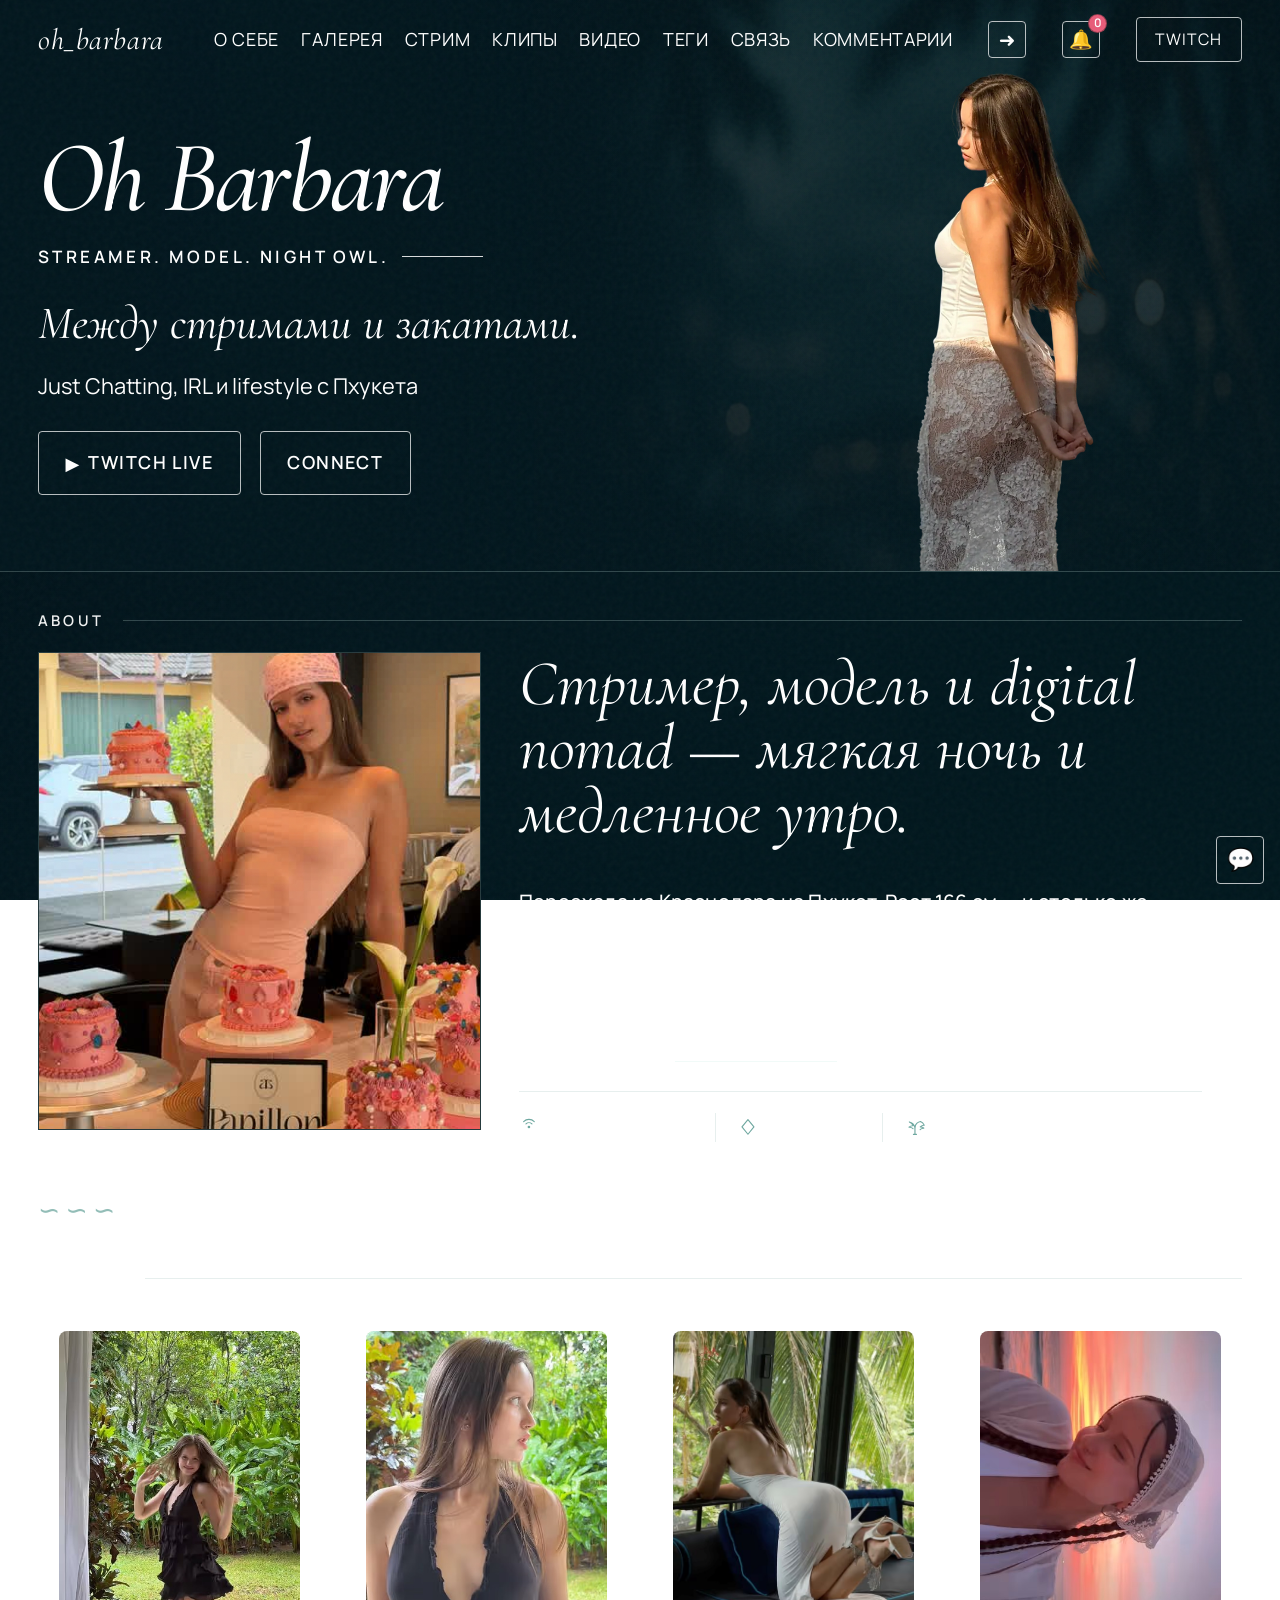
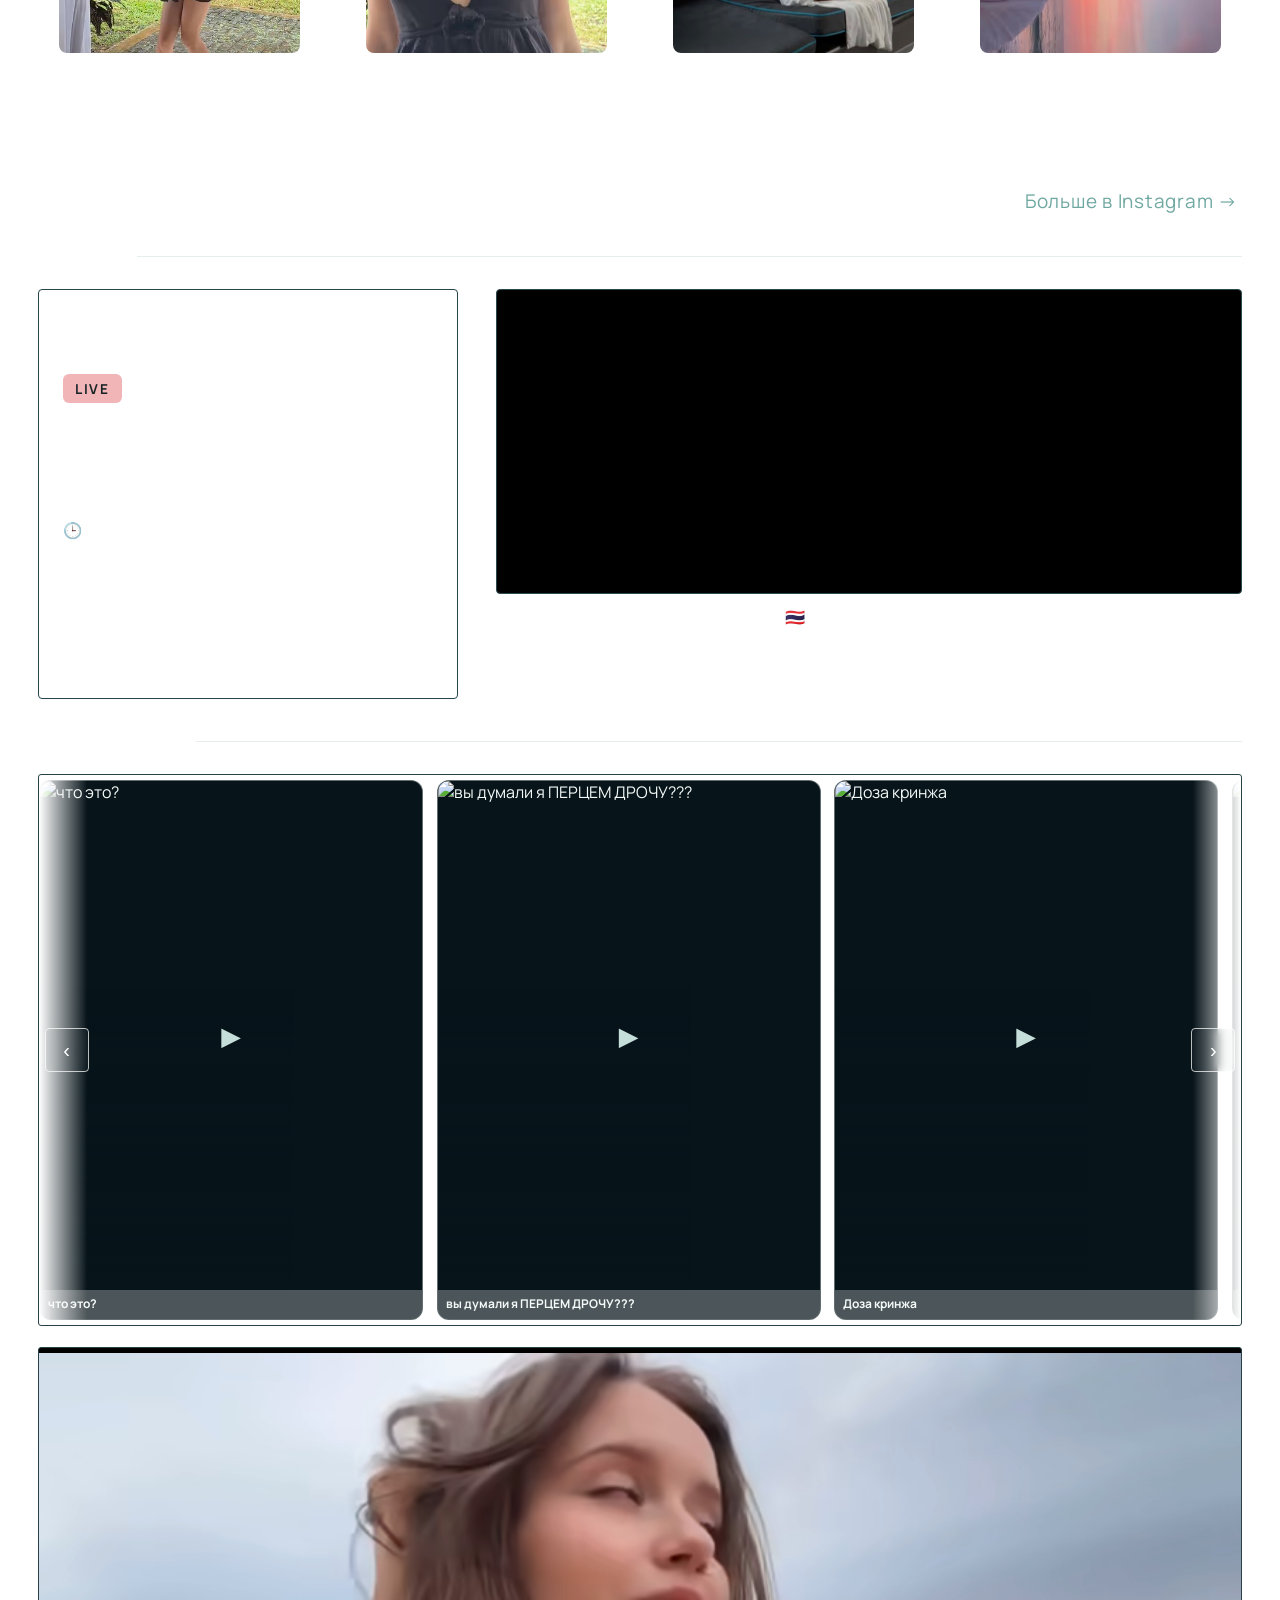
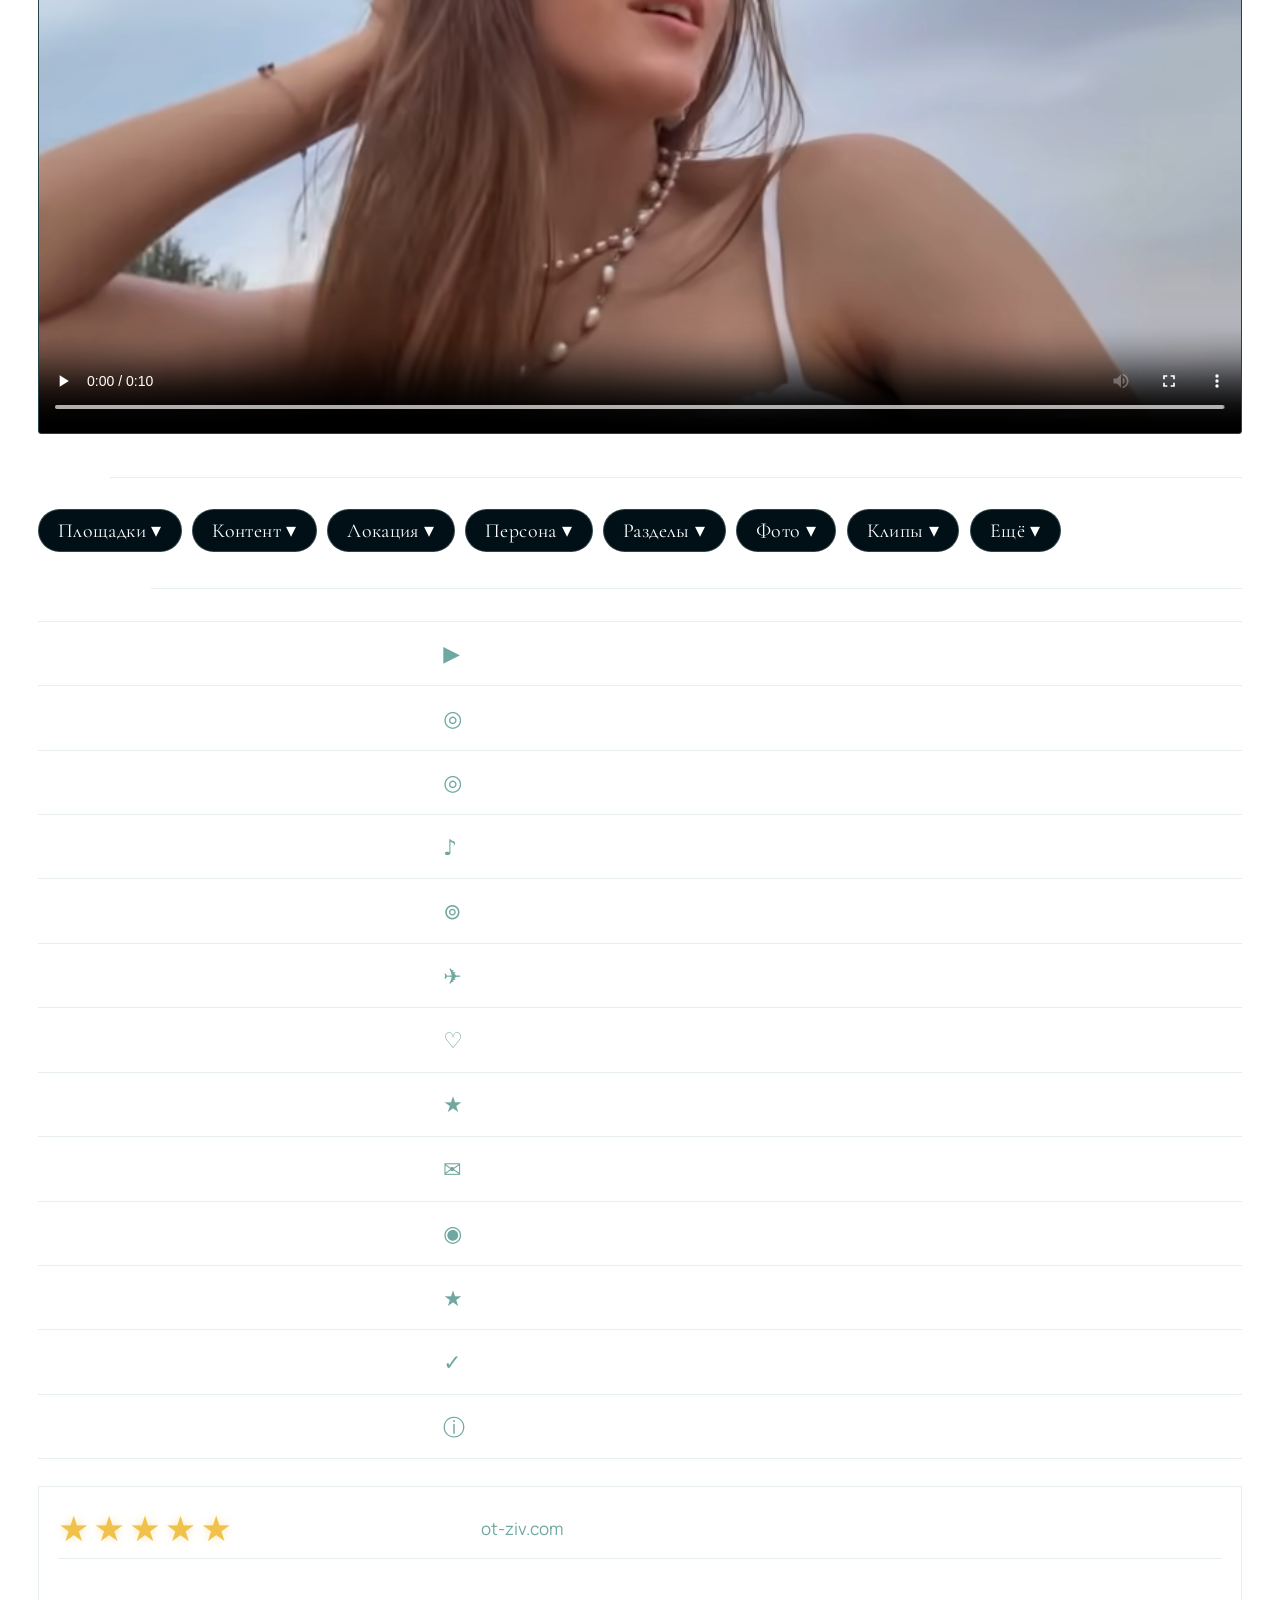
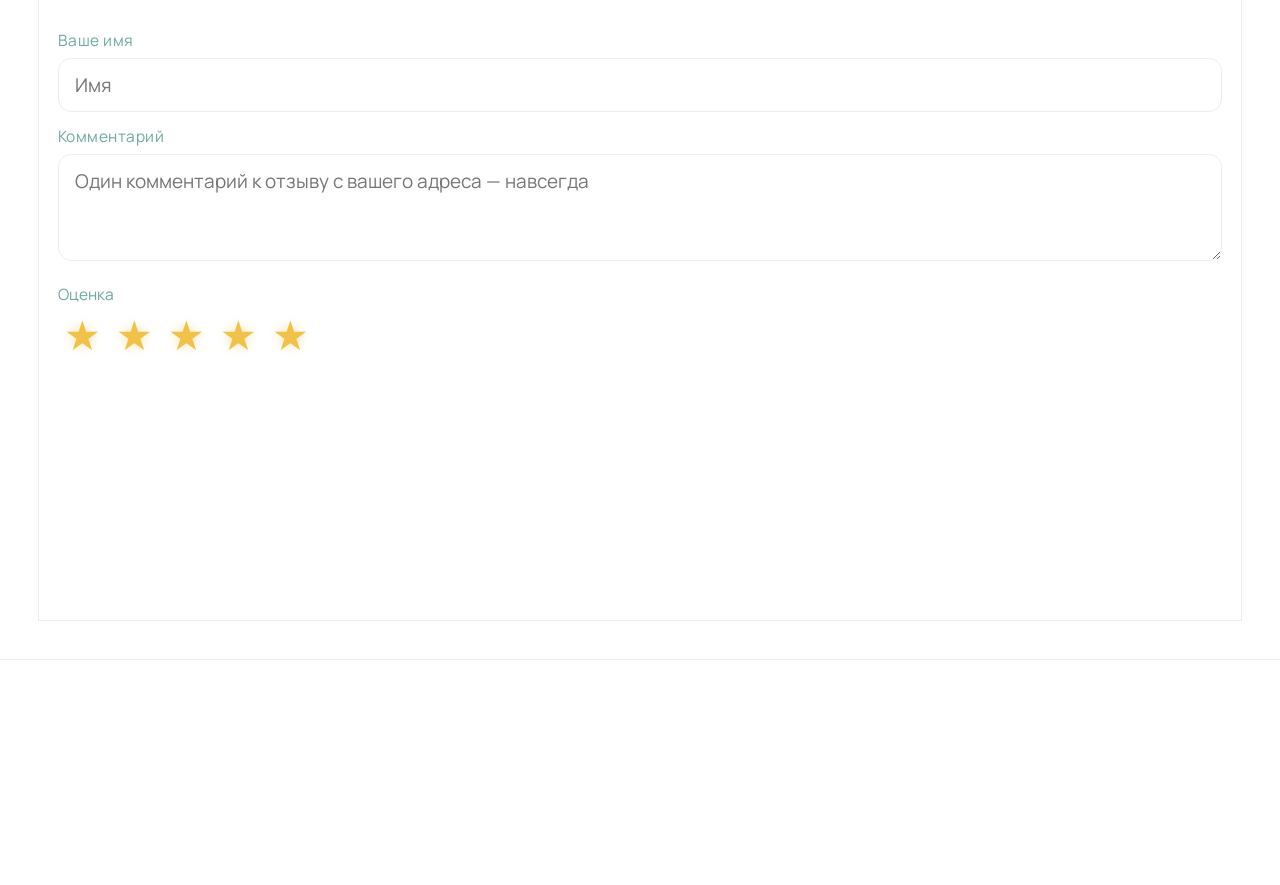
==== commit 0fd2f2c7: "Update index.html" ====
--- a/index.html
+++ b/index.html
@@ -1 +1 @@
-<!DOCTYPE html><html lang="ru" translate="yes"><head><meta charset="UTF-8" /><meta name="viewport" content="width=device-width, initial-scale=1.0" /><title>Oh Barbara</title><meta name="description" id="ob-desc" content="Ох_Барбара — стример и модель. Lifestyle & fashion из Пхукета. Twitch, Instagram, Telegram." /><meta name="keywords" id="ob-kw" content="oh-barbara, oh_barbara, ох-барбара, Ох_Барбара, стример, модель, Twitch, Instagram, Пхукет, Just Chatting, IRL, lifestyle, fashion" /><meta name="robots" content="index, follow, max-image-preview:large, max-snippet:-1, max-video-preview:-1" /><meta name="author" content="oh_barbara" /><meta property="og:type" content="website" /><meta property="og:locale" content="ru_RU" /><meta property="og:site_name" content="oh_barbara" /><meta property="og:url" id="ob-og-url" content="https://oh-barbara.com/" /><meta property="og:title" id="ob-og-title" content="oh_barbara — Streamer & Model" /><meta property="og:description" id="ob-og-desc" content="Streamer & Model from Phuket. Lifestyle & fashion content." /><meta property="og:image" content="https://oh-barbara.com/assets/profile.webp" /><meta name="twitter:card" content="summary_large_image" /><meta name="twitter:title" id="ob-tw-title" content="oh_barbara — Streamer & Model" /><meta name="twitter:description" id="ob-tw-desc" content="Streamer & Model from Phuket. Lifestyle & fashion content." /><meta name="twitter:image" content="https://oh-barbara.com/assets/profile.webp" /><link rel="canonical" id="ob-canon" href="https://oh-barbara.com/" /><link rel="alternate" type="application/json" href="data/tags.json" title="Tags catalog" /><link rel="icon" href="assets/profile.webp" type="image/webp" /><link rel="prefetch" href="oh-barbara-clips.html?embed=1&v=18" /><link rel="dns-prefetch" href="https://static-cdn.jtvnw.net" /><link rel="preconnect" href="https://fonts.googleapis.com" /><link rel="preconnect" href="https://fonts.gstatic.com" crossorigin /><link rel="stylesheet" href="https://fonts.googleapis.com/css2?family=Cormorant+Garamond:ital,wght@0,400;0,600;1,400&family=Manrope:wght@400;500;600&display=optional" /><link rel="preload" as="image" href="assets/fon.webp" type="image/webp" fetchpriority="high" /><link rel="stylesheet" href="styles.css?v=125" /><script type="application/ld+json" id="ob-ld-org">{ "@context": "https://schema.org", "@type": "Person", "@id": "https://oh-barbara.com/#person", "name": "oh_barbara", "alternateName": ["oh_barbara", "Ох_Барбара", "oh-barbara", "ох-барбара"], "url": "https://oh-barbara.com/", "image": "https://oh-barbara.com/assets/profile.webp", "jobTitle": "Streamer & Model", "description": "Стример и модель. Lifestyle & fashion из Пхукета.", "email": "oh.barbara@mail.ru", "homeLocation":{ "@type": "Place", "name": "Phuket"}, "sameAs": [ "https://www.twitch.tv/oh_barbara", "https://www.instagram.com/oh_barbara_/", "https://t.me/oh_barbara", "https://www.donationalerts.com/r/oh_barbara", "https://boosty.to/oh_barbara" ]} </script><script type="application/ld+json" id="ob-ld-website">{ "@context": "https://schema.org", "@type": "WebSite", "@id": "https://oh-barbara.com/#website", "url": "https://oh-barbara.com/", "name": "oh_barbara", "description": "Стример и модель. Lifestyle & fashion из Пхукета.", "inLanguage": "ru-RU", "publisher":{ "@id": "https://oh-barbara.com/#person"}, "potentialAction":{ "@type": "SearchAction", "target":{ "@type": "EntryPoint", "urlTemplate": "https://oh-barbara.com/index.html?id={search_term_string}"}, "query-input": "required name=search_term_string"}} </script><script type="application/ld+json" id="ob-ld-webpage">{ "@context": "https://schema.org", "@type": "WebPage", "@id": "https://oh-barbara.com/#webpage", "url": "https://oh-barbara.com/", "name": "oh_barbara — Streamer & Model", "description": "Ох_Барбара — стример и модель. Lifestyle & fashion из Пхукета.", "isPartOf":{ "@id": "https://oh-barbara.com/#website"}, "about":{ "@id": "https://oh-barbara.com/#person"}, "primaryImageOfPage":{ "@type": "ImageObject", "url": "https://oh-barbara.com/assets/profile.webp"}, "inLanguage": "ru-RU"} </script></head><body itemscope itemtype="https://schema.org/WebPage"><div class="noise" aria-hidden="true"></div><header class="site-header"><a class="logo" href="index.html">oh_barbara</a><nav class="nav" aria-label="Основное меню"><a href="index.html?id=oh-barbara_about">О себе</a><a href="index.html?id=oh-barbara_gallery">Галерея</a><a href="index.html?id=oh-barbara_stream">Стрим</a><a href="index.html?id=oh-barbara_clips">Клипы</a><a href="index.html?id=oh-barbara_video">Видео</a><a href="index.html?id=oh-barbara_tags">Теги</a><a href="index.html?id=oh-barbara_connect">Связь</a><span class="nav-comments"><a href="index.html?id=oh-barbara_comments">Комментарии</a><button type="button" class="nav-blog" title="ох барбара блог" aria-label="ох барбара блог" onclick="location.href='offtop.html'">➜</button></span></nav><button type="button" class="nav-bell" id="ob-news-bell" aria-label="Уведомления блога" aria-expanded="false" aria-controls="ob-news-bell-panel"><span class="nav-bell-ico" aria-hidden="true">🔔</span><span class="nav-bell-count" id="ob-news-bell-count" hidden>0</span></button><div class="nav-bell-panel" id="ob-news-bell-panel" hidden><a class="nav-bell-link" id="ob-news-bell-link" href="offtop.html" hidden>➜</a><p class="nav-bell-meta" id="ob-news-bell-meta"></p><p class="nav-bell-text" id="ob-news-bell-text"></p></div><a class="header-cta" href="https://www.twitch.tv/oh_barbara" target="_blank" rel="noopener">Twitch</a></header><main id="top"><section class="hero" id="hero"><div class="hero-media"><picture><source srcset="assets/fon.webp" type="image/webp" /><img src="assets/fon.png" alt="" class="hero-photo" width="1400" height="634" fetchpriority="high" decoding="async" /></picture><div class="hero-veil"></div></div><div class="hero-portrait" aria-hidden="true"><picture><source srcset="assets/Oh-barbara.webp" type="image/webp" /><img src="assets/Oh-barbara.png" alt="" class="hero-portrait-img" width="740" height="986" decoding="async" /></picture></div><div class="hero-copy"><p class="hero-brand-mark" id="ob-title" itemprop="name">Oh Barbara</p><p class="hero-kicker" id="ob-kicker">STREAMER. MODEL. NIGHT OWL.</p><span class="hero-kicker-line" aria-hidden="true"></span><h1 class="hero-tagline" id="ob-headline">Между стримами и закатами.</h1><p class="hero-lead" id="ob-lead" itemprop="description">Just Chatting, IRL и lifestyle с Пхукета</p><div class="hero-actions"><a class="btn btn-primary" href="https://www.twitch.tv/oh_barbara" target="_blank" rel="noopener"><span class="btn-ico" aria-hidden="true">▶</span>TWITCH LIVE</a><a class="btn btn-ghost" href="index.html?id=oh-barbara_connect">CONNECT</a></div></div></section><section class="about" id="about" data-tags="oh-barbara_about,oh-barbara,ох-барбара,model-oh-barbara,модель-ох-барбара,streamer-oh-barbara,стример-ох-барбара,phuket-oh-barbara,пхукет-ох-барбара,krasnodar-oh-barbara,краснодар-ох-барбара,thailand-oh-barbara,таиланд-ох-барбара"><header class="section-label reveal"><span>ABOUT</span></header><div class="about-grid"><div class="about-visual reveal"><img src="assets/gallery-1.jpg" alt="Ох_Барбара — lifestyle съёмка" width="480" height="640" loading="lazy" decoding="async" /><p class="about-quote">«Не шарю за твич, но я здесь.»</p><span class="about-wave" aria-hidden="true">∽∽∽</span></div><div class="about-text reveal"><h2 class="about-headline">Стример, модель и digital nomad — мягкая ночь и медленное утро.</h2><p>Переехала из Краснодара на Пхукет. Рост 166 см — и столько же желания снимать, общаться и пробовать новое. На стримах oh_barbara — Just Chatting и IRL, ночные разговоры, fashion и beauty без жёсткого сценария.</p><p class="about-meta">Сотрудничество: <a href="mailto:oh.barbara@mail.ru">oh.barbara@mail.ru</a></p><ul class="about-icons" aria-label="Роли"><li><span class="ai-ico" aria-hidden="true"><svg viewBox="0 0 24 24" fill="none" xmlns="http://www.w3.org/2000/svg"><circle cx="12" cy="12" r="1.6" fill="currentColor"/><path d="M8.4 8.4a5.1 5.1 0 0 1 7.2 0M5.6 5.6a9 9 0 0 1 12.8 0" stroke="currentColor" stroke-width="1.35" stroke-linecap="round"/></svg></span><span class="ai-label">Streamer</span></li><li><span class="ai-ico" aria-hidden="true"><svg viewBox="0 0 24 24" fill="none" xmlns="http://www.w3.org/2000/svg"><path d="M12 3.2 19.2 12 12 20.8 4.8 12 12 3.2Z" stroke="currentColor" stroke-width="1.35" stroke-linejoin="round"/></svg></span><span class="ai-label">Model</span></li><li><span class="ai-ico" aria-hidden="true"><svg viewBox="0 0 24 24" fill="none" xmlns="http://www.w3.org/2000/svg"><path d="M12 21V11.5" stroke="currentColor" stroke-width="1.35" stroke-linecap="round"/><path d="M12 12.2c-1.15-3.4-4-5.6-6.85-6.2 2 .7 3.7 2.35 4.7 4.55C8 10.4 6.1 11.15 4.8 12.3c1.7-.2 3.55.5 4.9 1.85" stroke="currentColor" stroke-width="1.25" stroke-linecap="round" stroke-linejoin="round"/><path d="M12 11.5c1.1-3.25 3.9-5.4 6.7-6 1.9.75 3.55 2.4 4.5 4.5-1.75-.1-3.55.7-4.85 1.95 1.55-.25 3.2.4 4.4 1.6-1.55-.15-3.25.45-4.55 1.7" stroke="currentColor" stroke-width="1.25" stroke-linecap="round" stroke-linejoin="round"/><path d="M10.2 21h3.6" stroke="currentColor" stroke-width="1.35" stroke-linecap="round"/></svg></span><span class="ai-label">Phuket, Thailand</span></li></ul></div></div></section><section class="gallery pictures" id="oh-barbara-pictures" data-tags="oh-barbara_gallery,oh-barbara-pictures,lifestyle-oh-barbara,лайфстайл-ох-барбара,fashion-oh-barbara,фешен-ох-барбара,model-oh-barbara,модель-ох-барбара,instagram-oh-barbara,инстаграм-ох-барбара,tiktok-oh-barbara,тикток-ох-барбара,phuket-oh-barbara,пхукет-ох-барбара" aria-label="Фото Ох_Барбара"><header class="section-label reveal"><span>GALLERY</span></header><div class="pic-grid"><a class="pic" id="oh-barbara_doors-to-heaven-fyp" href="index.html?id=oh-barbara_doors-to-heaven-fyp" title="doors to heaven #fyp" data-tags="oh-barbara_doors-to-heaven-fyp,oh-barbara-pictures,tiktok-oh-barbara"><img src="assets/img/oh-barbara_doors-to-heaven-fyp.jpg" alt="Ох_Барбара — doors to heaven #fyp" title="doors to heaven #fyp" loading="lazy" decoding="async" /></a><a class="pic" id="oh-barbara_woke-up-in-the-jungle-fyp" href="index.html?id=oh-barbara_woke-up-in-the-jungle-fyp" title="woke up in the jungle #fyp" data-tags="oh-barbara_woke-up-in-the-jungle-fyp,oh-barbara-pictures,tiktok-oh-barbara"><img src="assets/img/oh-barbara_woke-up-in-the-jungle-fyp.jpg" alt="Ох_Барбара — woke up in the jungle #fyp" title="woke up in the jungle #fyp" loading="lazy" decoding="async" /></a><a class="pic" id="oh-barbara_do-it-again-sri-panwa-baba-crew-thailand-fyp-dres-phuket" href="index.html?id=oh-barbara_do-it-again-sri-panwa-baba-crew-thailand-fyp-dres-phuket" title="DO IT AGAIN !!! @Sri panwa &amp; Baba Crew #thailand🇹🇭 #fyp..." data-tags="oh-barbara_do-it-again-sri-panwa-baba-crew-thailand-fyp-dres-phuket,oh-barbara-pictures,tiktok-oh-barbara"><img src="assets/img/oh-barbara_do-it-again-sri-panwa-baba-crew-thailand-fyp-dres-phuket.jpg" alt="Ох_Барбара — DO IT AGAIN !!! @Sri panwa &amp; Baba Crew #thailand🇹🇭 #fyp..." title="DO IT AGAIN !!! @Sri panwa &amp; Baba Crew #thailand🇹🇭 #fyp..." loading="lazy" decoding="async" /></a><a class="pic" id="oh-barbara_my-new-year-s-sunset-sea-songkran-thailand" href="index.html?id=oh-barbara_my-new-year-s-sunset-sea-songkran-thailand" title="my New Year's sunset 🌅 #sea #songkran #thailand🇹🇭" data-tags="oh-barbara_my-new-year-s-sunset-sea-songkran-thailand,oh-barbara-pictures,tiktok-oh-barbara"><img src="assets/img/oh-barbara_my-new-year-s-sunset-sea-songkran-thailand.jpg" alt="Ох_Барбара — my New Year's sunset 🌅 #sea #songkran #thailand🇹🇭" title="my New Year's sunset 🌅 #sea #songkran #thailand🇹🇭" loading="lazy" decoding="async" /></a><a class="pic" id="oh-barbara_sweet-20-years" href="index.html?id=oh-barbara_sweet-20-years" title="Sweet 20 years 🥳🌶️❤️‍🔥" data-tags="oh-barbara_sweet-20-years,oh-barbara-pictures,tiktok-oh-barbara"><img src="assets/img/oh-barbara_sweet-20-years.jpg" alt="Ох_Барбара — Sweet 20 years 🥳🌶️❤️‍🔥" title="Sweet 20 years 🥳🌶️❤️‍🔥" loading="lazy" decoding="async" /></a><a class="pic" id="oh-barbara_happy-birthday-to-my" href="index.html?id=oh-barbara_happy-birthday-to-my" title="Happy birthday to my 😍🥳" data-tags="oh-barbara_happy-birthday-to-my,oh-barbara-pictures,tiktok-oh-barbara"><img src="assets/img/oh-barbara_happy-birthday-to-my.jpg" alt="Ох_Барбара — Happy birthday to my 😍🥳" title="Happy birthday to my 😍🥳" loading="lazy" decoding="async" /></a><a class="pic" id="oh-barbara_my-favorite-routine-with-lya-lincen-sea-naturalcosmetics-fyp" href="index.html?id=oh-barbara_my-favorite-routine-with-lya-lincen-sea-naturalcosmetics-fyp" title="My favorite routine with @LYA LINCEN 🌴#sea #naturalcosme..." data-tags="oh-barbara_my-favorite-routine-with-lya-lincen-sea-naturalcosmetics-fyp,oh-barbara-pictures,tiktok-oh-barbara"><img src="assets/img/oh-barbara_my-favorite-routine-with-lya-lincen-sea-naturalcosmetics-fyp.jpg" alt="Ох_Барбара — My favorite routine with @LYA LINCEN 🌴#sea #naturalcosme..." title="My favorite routine with @LYA LINCEN 🌴#sea #naturalcosme..." loading="lazy" decoding="async" /></a><a class="pic" id="oh-barbara_fyp" href="index.html?id=oh-barbara_fyp" title="#fyp" data-tags="oh-barbara_fyp,oh-barbara-pictures,tiktok-oh-barbara"><img src="assets/img/oh-barbara_fyp.jpg" alt="Ох_Барбара — #fyp" title="#fyp" loading="lazy" decoding="async" /></a><a class="pic" id="oh-barbara_perfume-creation-vlog-tropical-vibes-from-thailand-made-with-love-at-herbsmetics" href="index.html?id=oh-barbara_perfume-creation-vlog-tropical-vibes-from-thailand-made-with-love-at-herbsmetics" title="Perfume creation vlog - tropical vibes from Thailand 🌴✨ ..." data-tags="oh-barbara_perfume-creation-vlog-tropical-vibes-from-thailand-made-with-love-at-herbsmetics,oh-barbara-pictures,tiktok-oh-barbara"><img src="assets/img/oh-barbara_perfume-creation-vlog-tropical-vibes-from-thailand-made-with-love-at-herbsmetics.jpg" alt="Ох_Барбара — Perfume creation vlog - tropical vibes from Thailand 🌴✨ ..." title="Perfume creation vlog - tropical vibes from Thailand 🌴✨ ..." loading="lazy" decoding="async" /></a><a class="pic" id="oh-barbara_sports-vlog-fyp-lifestyle-thailand-friends-sports" href="index.html?id=oh-barbara_sports-vlog-fyp-lifestyle-thailand-friends-sports" title="Sports vlog #fyp #lifestyle #thailand #friends #sports" data-tags="oh-barbara_sports-vlog-fyp-lifestyle-thailand-friends-sports,oh-barbara-pictures,tiktok-oh-barbara"><img src="assets/img/oh-barbara_sports-vlog-fyp-lifestyle-thailand-friends-sports.jpg" alt="Ох_Барбара — Sports vlog #fyp #lifestyle #thailand #friends #sports" title="Sports vlog #fyp #lifestyle #thailand #friends #sports" loading="lazy" decoding="async" /></a><a class="pic" id="oh-barbara_my-glasses-fyp-lifestyle-thailand-swimsuit" href="index.html?id=oh-barbara_my-glasses-fyp-lifestyle-thailand-swimsuit" title="My glasses #fyp #lifestyle #thailand #swimsuit" data-tags="oh-barbara_my-glasses-fyp-lifestyle-thailand-swimsuit,oh-barbara-pictures,tiktok-oh-barbara"><img src="assets/img/oh-barbara_my-glasses-fyp-lifestyle-thailand-swimsuit.jpg" alt="Ох_Барбара — My glasses #fyp #lifestyle #thailand #swimsuit" title="My glasses #fyp #lifestyle #thailand #swimsuit" loading="lazy" decoding="async" /></a><a class="pic" id="oh-barbara_bad-girls-fyp-lifestyle-thailand-dance-friends-angelina" href="index.html?id=oh-barbara_bad-girls-fyp-lifestyle-thailand-dance-friends-angelina" title="bad girls #fyp #lifestyle #thailand #dance #friends @Ange..." data-tags="oh-barbara_bad-girls-fyp-lifestyle-thailand-dance-friends-angelina,oh-barbara-pictures,tiktok-oh-barbara"><img src="assets/img/oh-barbara_bad-girls-fyp-lifestyle-thailand-dance-friends-angelina.jpg" alt="Ох_Барбара — bad girls #fyp #lifestyle #thailand #dance #friends @Ange..." title="bad girls #fyp #lifestyle #thailand #dance #friends @Ange..." loading="lazy" decoding="async" /></a><a class="pic" id="oh-barbara_my-favorite-exercise-fyp-lifestyle-thailand-sportstiktok" href="index.html?id=oh-barbara_my-favorite-exercise-fyp-lifestyle-thailand-sportstiktok" title="my favorite exercise🥰 #fyp #lifestyle #thailand #sportst..." data-tags="oh-barbara_my-favorite-exercise-fyp-lifestyle-thailand-sportstiktok,oh-barbara-pictures,tiktok-oh-barbara"><img src="assets/img/oh-barbara_my-favorite-exercise-fyp-lifestyle-thailand-sportstiktok.jpg" alt="Ох_Барбара — my favorite exercise🥰 #fyp #lifestyle #thailand #sportst..." title="my favorite exercise🥰 #fyp #lifestyle #thailand #sportst..." loading="lazy" decoding="async" /></a><a class="pic" id="oh-barbara_lalalalala-fyp-lifestyle-dance" href="index.html?id=oh-barbara_lalalalala-fyp-lifestyle-dance" title="Lalalalala #fyp #lifestyle #dance" data-tags="oh-barbara_lalalalala-fyp-lifestyle-dance,oh-barbara-pictures,tiktok-oh-barbara"><img src="assets/img/oh-barbara_lalalalala-fyp-lifestyle-dance.jpg" alt="Ох_Барбара — Lalalalala #fyp #lifestyle #dance" title="Lalalalala #fyp #lifestyle #dance" loading="lazy" decoding="async" /></a><a class="pic" id="oh-barbara_my-kitty-thailand-catholic-fyp-lifestyle-kittensoftiktok" href="index.html?id=oh-barbara_my-kitty-thailand-catholic-fyp-lifestyle-kittensoftiktok" title="My kitty 🥰 #thailand #catholic #fyp #lifestyle #kittenso..." data-tags="oh-barbara_my-kitty-thailand-catholic-fyp-lifestyle-kittensoftiktok,oh-barbara-pictures,tiktok-oh-barbara"><img src="assets/img/oh-barbara_my-kitty-thailand-catholic-fyp-lifestyle-kittensoftiktok.jpg" alt="Ох_Барбара — My kitty 🥰 #thailand #catholic #fyp #lifestyle #kittenso..." title="My kitty 🥰 #thailand #catholic #fyp #lifestyle #kittenso..." loading="lazy" decoding="async" /></a><a class="pic" id="oh-barbara_a-beautiful-day-with-may-i-help-you-store-thailand-sea-fyp-phuket-lifestyle" href="index.html?id=oh-barbara_a-beautiful-day-with-may-i-help-you-store-thailand-sea-fyp-phuket-lifestyle" title="A beautiful day with @MAY I HELP YOU STORE #thailand #sea..." data-tags="oh-barbara_a-beautiful-day-with-may-i-help-you-store-thailand-sea-fyp-phuket-lifestyle,oh-barbara-pictures,tiktok-oh-barbara"><img src="assets/img/oh-barbara_a-beautiful-day-with-may-i-help-you-store-thailand-sea-fyp-phuket-lifestyle.jpg" alt="Ох_Барбара — A beautiful day with @MAY I HELP YOU STORE #thailand #sea..." title="A beautiful day with @MAY I HELP YOU STORE #thailand #sea..." loading="lazy" decoding="async" /></a><a class="pic" id="oh-barbara_calm-day-fyp-thailand-lifestyle-dance-beachvibes" href="index.html?id=oh-barbara_calm-day-fyp-thailand-lifestyle-dance-beachvibes" title="calm day #fyp #thailand #lifestyle #dance #beachvibes" data-tags="oh-barbara_calm-day-fyp-thailand-lifestyle-dance-beachvibes,oh-barbara-pictures,tiktok-oh-barbara"><img src="assets/img/oh-barbara_calm-day-fyp-thailand-lifestyle-dance-beachvibes.jpg" alt="Ох_Барбара — calm day #fyp #thailand #lifestyle #dance #beachvibes" title="calm day #fyp #thailand #lifestyle #dance #beachvibes" loading="lazy" decoding="async" /></a><a class="pic" id="oh-barbara_goddess-sambuca-fyp-thailand-lifestyle-sambuca" href="index.html?id=oh-barbara_goddess-sambuca-fyp-thailand-lifestyle-sambuca" title="goddess sambuca🥵 #fyp #thailand #lifestyle #sambuca" data-tags="oh-barbara_goddess-sambuca-fyp-thailand-lifestyle-sambuca,oh-barbara-pictures,tiktok-oh-barbara"><img src="assets/img/oh-barbara_goddess-sambuca-fyp-thailand-lifestyle-sambuca.jpg" alt="Ох_Барбара — goddess sambuca🥵 #fyp #thailand #lifestyle #sambuca" title="goddess sambuca🥵 #fyp #thailand #lifestyle #sambuca" loading="lazy" decoding="async" /></a><a class="pic" id="oh-barbara_i-danced-at-100-fyp-thailand-dance-phuket-lifestyle" href="index.html?id=oh-barbara_i-danced-at-100-fyp-thailand-dance-phuket-lifestyle" title="I danced at 100%? 🥹 #fyp #thailand #dance #phuket #lifes..." data-tags="oh-barbara_i-danced-at-100-fyp-thailand-dance-phuket-lifestyle,oh-barbara-pictures,tiktok-oh-barbara"><img src="assets/img/oh-barbara_i-danced-at-100-fyp-thailand-dance-phuket-lifestyle.jpg" alt="Ох_Барбара — I danced at 100%? 🥹 #fyp #thailand #dance #phuket #lifes..." title="I danced at 100%? 🥹 #fyp #thailand #dance #phuket #lifes..." loading="lazy" decoding="async" /></a><a class="pic" id="oh-barbara_sawadee-meooow-fyp-thailand-meowmeow-phuket-lifestyle" href="index.html?id=oh-barbara_sawadee-meooow-fyp-thailand-meowmeow-phuket-lifestyle" title="Sawadee meooow #fyp #thailand #meowmeow #phuket #lifestyle" data-tags="oh-barbara_sawadee-meooow-fyp-thailand-meowmeow-phuket-lifestyle,oh-barbara-pictures,tiktok-oh-barbara"><img src="assets/img/oh-barbara_sawadee-meooow-fyp-thailand-meowmeow-phuket-lifestyle.jpg" alt="Ох_Барбара — Sawadee meooow #fyp #thailand #meowmeow #phuket #lifestyle" title="Sawadee meooow #fyp #thailand #meowmeow #phuket #lifestyle" loading="lazy" decoding="async" /></a><a class="pic" id="oh-barbara_fyp-thailand-model" href="index.html?id=oh-barbara_fyp-thailand-model" title="#fyp #thailand #model" data-tags="oh-barbara_fyp-thailand-model,oh-barbara-pictures,tiktok-oh-barbara"><img src="assets/img/oh-barbara_fyp-thailand-model.jpg" alt="Ох_Барбара — #fyp #thailand #model" title="#fyp #thailand #model" loading="lazy" decoding="async" /></a><a class="pic" id="oh-barbara_pic-7559563984358231317" href="index.html?id=oh-barbara_pic-7559563984358231317" title="?" data-tags="oh-barbara_pic-7559563984358231317,oh-barbara-pictures,tiktok-oh-barbara"><img src="assets/img/oh-barbara_pic-7559563984358231317.jpg" alt="Ох_Барбара — ?" title="?" loading="lazy" decoding="async" /></a><a class="pic" id="oh-barbara_catching-flights-feelings-but-mostly-flights-off-to-another-story-tiktokawardsvn" href="index.html?id=oh-barbara_catching-flights-feelings-but-mostly-flights-off-to-another-story-tiktokawardsvn" title="Catching flights &amp; feelings (but mostly flights) ✈️ off t..." data-tags="oh-barbara_catching-flights-feelings-but-mostly-flights-off-to-another-story-tiktokawardsvn,oh-barbara-pictures,tiktok-oh-barbara"><img src="assets/img/oh-barbara_catching-flights-feelings-but-mostly-flights-off-to-another-story-tiktokawardsvn.jpg" alt="Ох_Барбара — Catching flights &amp; feelings (but mostly flights) ✈️ off t..." title="Catching flights &amp; feelings (but mostly flights) ✈️ off t..." loading="lazy" decoding="async" /></a><a class="pic" id="oh-barbara_monday-is-a-lazy-day-thailand-phuket-sea-beachvibes-lifestyle" href="index.html?id=oh-barbara_monday-is-a-lazy-day-thailand-phuket-sea-beachvibes-lifestyle" title="Monday is a lazy day #thailand #phuket #sea #beachvibes #..." data-tags="oh-barbara_monday-is-a-lazy-day-thailand-phuket-sea-beachvibes-lifestyle,oh-barbara-pictures,tiktok-oh-barbara"><img src="assets/img/oh-barbara_monday-is-a-lazy-day-thailand-phuket-sea-beachvibes-lifestyle.jpg" alt="Ох_Барбара — Monday is a lazy day #thailand #phuket #sea #beachvibes #..." title="Monday is a lazy day #thailand #phuket #sea #beachvibes #..." loading="lazy" decoding="async" /></a><a class="pic" id="oh-barbara_sweet-monday-swimsuit-may-i-help-you-store-thailand-phuket-sea-lifestyle-beachvi" href="index.html?id=oh-barbara_sweet-monday-swimsuit-may-i-help-you-store-thailand-phuket-sea-lifestyle-beachvi" title="Sweet Monday swimsuit:@MAY I HELP YOU STORE #thailand..." data-tags="oh-barbara_sweet-monday-swimsuit-may-i-help-you-store-thailand-phuket-sea-lifestyle-beachvi,oh-barbara-pictures,tiktok-oh-barbara"><img src="assets/img/oh-barbara_sweet-monday-swimsuit-may-i-help-you-store-thailand-phuket-sea-lifestyle-beachvi.jpg" alt="Ох_Барбара — Sweet Monday swimsuit:@MAY I HELP YOU STORE #thailand..." title="Sweet Monday swimsuit:@MAY I HELP YOU STORE #thailand..." loading="lazy" decoding="async" /></a><a class="pic" id="oh-barbara_playful-girl-thailand-gamer-phuket-colizeum" href="index.html?id=oh-barbara_playful-girl-thailand-gamer-phuket-colizeum" title="playful girl #thailand #gamer #phuket #colizeum" data-tags="oh-barbara_playful-girl-thailand-gamer-phuket-colizeum,oh-barbara-pictures,tiktok-oh-barbara"><img src="assets/img/oh-barbara_playful-girl-thailand-gamer-phuket-colizeum.jpg" alt="Ох_Барбара — playful girl #thailand #gamer #phuket #colizeum" title="playful girl #thailand #gamer #phuket #colizeum" loading="lazy" decoding="async" /></a><a class="pic" id="oh-barbara_calm-of-the-sea-swimsuit-may-i-help-you-store-thailand-phuket-sea-fyp" href="index.html?id=oh-barbara_calm-of-the-sea-swimsuit-may-i-help-you-store-thailand-phuket-sea-fyp" title="Calm of the sea swimsuit:@MAY I HELP YOU STORE #thailand ..." data-tags="oh-barbara_calm-of-the-sea-swimsuit-may-i-help-you-store-thailand-phuket-sea-fyp,oh-barbara-pictures,tiktok-oh-barbara"><img src="assets/img/oh-barbara_calm-of-the-sea-swimsuit-may-i-help-you-store-thailand-phuket-sea-fyp.jpg" alt="Ох_Барбара — Calm of the sea swimsuit:@MAY I HELP YOU STORE #thailand ..." title="Calm of the sea swimsuit:@MAY I HELP YOU STORE #thailand ..." loading="lazy" decoding="async" /></a><a class="pic" id="oh-barbara_beach-movement-swimsuit-may-i-help-you-store-fyp-thailand-phuket-sea-bikini" href="index.html?id=oh-barbara_beach-movement-swimsuit-may-i-help-you-store-fyp-thailand-phuket-sea-bikini" title="beach movement swimsuit:@MAY I HELP YOU STORE #fyp #thai..." data-tags="oh-barbara_beach-movement-swimsuit-may-i-help-you-store-fyp-thailand-phuket-sea-bikini,oh-barbara-pictures,tiktok-oh-barbara"><img src="assets/img/oh-barbara_beach-movement-swimsuit-may-i-help-you-store-fyp-thailand-phuket-sea-bikini.jpg" alt="Ох_Барбара — beach movement swimsuit:@MAY I HELP YOU STORE #fyp #thai..." title="beach movement swimsuit:@MAY I HELP YOU STORE #fyp #thai..." loading="lazy" decoding="async" /></a><a class="pic" id="oh-barbara_mooo-fyp-thailand-phuket-sea" href="index.html?id=oh-barbara_mooo-fyp-thailand-phuket-sea" title="Mooo #fyp #thailand #phuket #sea" data-tags="oh-barbara_mooo-fyp-thailand-phuket-sea,oh-barbara-pictures,tiktok-oh-barbara"><img src="assets/img/oh-barbara_mooo-fyp-thailand-phuket-sea.jpg" alt="Ох_Барбара — Mooo #fyp #thailand #phuket #sea" title="Mooo #fyp #thailand #phuket #sea" loading="lazy" decoding="async" /></a><a class="pic" id="oh-barbara_pic-7556167437725502737" href="index.html?id=oh-barbara_pic-7556167437725502737" title="?" data-tags="oh-barbara_pic-7556167437725502737,oh-barbara-pictures,tiktok-oh-barbara"><img src="assets/img/oh-barbara_pic-7556167437725502737.jpg" alt="Ох_Барбара — ?" title="?" loading="lazy" decoding="async" /></a><a class="pic" id="oh-barbara_meow-fyp" href="index.html?id=oh-barbara_meow-fyp" title="Meow #fyp" data-tags="oh-barbara_meow-fyp,oh-barbara-pictures,tiktok-oh-barbara"><img src="assets/img/oh-barbara_meow-fyp.jpg" alt="Ох_Барбара — Meow #fyp" title="Meow #fyp" loading="lazy" decoding="async" /></a><a class="pic" id="oh-barbara_yes-i-love-to-admire-fyp" href="index.html?id=oh-barbara_yes-i-love-to-admire-fyp" title="Yes, I love to admire #fyp" data-tags="oh-barbara_yes-i-love-to-admire-fyp,oh-barbara-pictures,tiktok-oh-barbara"><img src="assets/img/oh-barbara_yes-i-love-to-admire-fyp.jpg" alt="Ох_Барбара — Yes, I love to admire #fyp" title="Yes, I love to admire #fyp" loading="lazy" decoding="async" /></a><a class="pic" id="oh-barbara_my-beautiful-day-fyp-sea-thailand" href="index.html?id=oh-barbara_my-beautiful-day-fyp-sea-thailand" title="my beautiful day #fyp #sea #thailand🇹🇭" data-tags="oh-barbara_my-beautiful-day-fyp-sea-thailand,oh-barbara-pictures,tiktok-oh-barbara"><img src="assets/img/oh-barbara_my-beautiful-day-fyp-sea-thailand.jpg" alt="Ох_Барбара — my beautiful day #fyp #sea #thailand🇹🇭" title="my beautiful day #fyp #sea #thailand🇹🇭" loading="lazy" decoding="async" /></a><a class="pic" id="oh-barbara_do-you-want-me-to-teach-you-how-to-make-the-same-collages-fyp-sea-thailand" href="index.html?id=oh-barbara_do-you-want-me-to-teach-you-how-to-make-the-same-collages-fyp-sea-thailand" title="Do you want me to teach you how to make the same collages..." data-tags="oh-barbara_do-you-want-me-to-teach-you-how-to-make-the-same-collages-fyp-sea-thailand,oh-barbara-pictures,tiktok-oh-barbara"><img src="assets/img/oh-barbara_do-you-want-me-to-teach-you-how-to-make-the-same-collages-fyp-sea-thailand.jpg" alt="Ох_Барбара — Do you want me to teach you how to make the same collages..." title="Do you want me to teach you how to make the same collages..." loading="lazy" decoding="async" /></a><a class="pic" id="oh-barbara_the-wind-is-playing-with-me-fyp-thailand-sea" href="index.html?id=oh-barbara_the-wind-is-playing-with-me-fyp-thailand-sea" title="the wind is playing with me #fyp #thailand🇹🇭 #sea" data-tags="oh-barbara_the-wind-is-playing-with-me-fyp-thailand-sea,oh-barbara-pictures,tiktok-oh-barbara"><img src="assets/img/oh-barbara_the-wind-is-playing-with-me-fyp-thailand-sea.jpg" alt="Ох_Барбара — the wind is playing with me #fyp #thailand🇹🇭 #sea" title="the wind is playing with me #fyp #thailand🇹🇭 #sea" loading="lazy" decoding="async" /></a><a class="pic" id="oh-barbara_wonderful-place-fyp-thailand" href="index.html?id=oh-barbara_wonderful-place-fyp-thailand" title="wonderful place #fyp #thailand🇹🇭" data-tags="oh-barbara_wonderful-place-fyp-thailand,oh-barbara-pictures,tiktok-oh-barbara"><img src="assets/img/oh-barbara_wonderful-place-fyp-thailand.jpg" alt="Ох_Барбара — wonderful place #fyp #thailand🇹🇭" title="wonderful place #fyp #thailand🇹🇭" loading="lazy" decoding="async" /></a><a class="pic" id="oh-barbara_dance-today-fyp" href="index.html?id=oh-barbara_dance-today-fyp" title="dance today #fyp" data-tags="oh-barbara_dance-today-fyp,oh-barbara-pictures,tiktok-oh-barbara"><img src="assets/img/oh-barbara_dance-today-fyp.jpg" alt="Ох_Барбара — dance today #fyp" title="dance today #fyp" loading="lazy" decoding="async" /></a><a class="pic" id="oh-barbara_i-m-horny-today-fyp" href="index.html?id=oh-barbara_i-m-horny-today-fyp" title="I'm horny today 🤣 #fyp" data-tags="oh-barbara_i-m-horny-today-fyp,oh-barbara-pictures,tiktok-oh-barbara"><img src="assets/img/oh-barbara_i-m-horny-today-fyp.jpg" alt="Ох_Барбара — I'm horny today 🤣 #fyp" title="I'm horny today 🤣 #fyp" loading="lazy" decoding="async" /></a><a class="pic" id="oh-barbara_my-vibe-fyp" href="index.html?id=oh-barbara_my-vibe-fyp" title="My vibe #fyp" data-tags="oh-barbara_my-vibe-fyp,oh-barbara-pictures,tiktok-oh-barbara"><img src="assets/img/oh-barbara_my-vibe-fyp.jpg" alt="Ох_Барбара — My vibe #fyp" title="My vibe #fyp" loading="lazy" decoding="async" /></a><a class="pic" id="oh-barbara_jungle-style-fyp" href="index.html?id=oh-barbara_jungle-style-fyp" title="jungle style #fyp" data-tags="oh-barbara_jungle-style-fyp,oh-barbara-pictures,tiktok-oh-barbara"><img src="assets/img/oh-barbara_jungle-style-fyp.jpg" alt="Ох_Барбара — jungle style #fyp" title="jungle style #fyp" loading="lazy" decoding="async" /></a><a class="pic" id="oh-barbara_fyp-2" href="index.html?id=oh-barbara_fyp-2" title="#fyp" data-tags="oh-barbara_fyp-2,oh-barbara-pictures,tiktok-oh-barbara"><img src="assets/img/oh-barbara_fyp-2.jpg" alt="Ох_Барбара — #fyp" title="#fyp" loading="lazy" decoding="async" /></a><a class="pic" id="oh-barbara_fyp-3" href="index.html?id=oh-barbara_fyp-3" title="#fyp" data-tags="oh-barbara_fyp-3,oh-barbara-pictures,tiktok-oh-barbara"><img src="assets/img/oh-barbara_fyp-3.jpg" alt="Ох_Барбара — #fyp" title="#fyp" loading="lazy" decoding="async" /></a><a class="pic" id="oh-barbara_poshli-so-mnoy-fyp" href="index.html?id=oh-barbara_poshli-so-mnoy-fyp" title="Пошли со мной #fyp" data-tags="oh-barbara_poshli-so-mnoy-fyp,oh-barbara-pictures,tiktok-oh-barbara"><img src="assets/img/oh-barbara_poshli-so-mnoy-fyp.jpg" alt="Ох_Барбара — Пошли со мной #fyp" title="Пошли со мной #fyp" loading="lazy" decoding="async" /></a><a class="pic" id="oh-barbara_fyp-thailand" href="index.html?id=oh-barbara_fyp-thailand" title="#fyp #тайланд" data-tags="oh-barbara_fyp-thailand,oh-barbara-pictures,tiktok-oh-barbara"><img src="assets/img/oh-barbara_fyp-thailand.jpg" alt="Ох_Барбара — #fyp #тайланд" title="#fyp #тайланд" loading="lazy" decoding="async" /></a><a class="pic" id="oh-barbara_come-with-me-fyp-thailand" href="index.html?id=oh-barbara_come-with-me-fyp-thailand" title="come with me #fyp #тайланд" data-tags="oh-barbara_come-with-me-fyp-thailand,oh-barbara-pictures,tiktok-oh-barbara"><img src="assets/img/oh-barbara_come-with-me-fyp-thailand.jpg" alt="Ох_Барбара — come with me #fyp #тайланд" title="come with me #fyp #тайланд" loading="lazy" decoding="async" /></a><a class="pic" id="oh-barbara_dance-in-the-jungle-fyp" href="index.html?id=oh-barbara_dance-in-the-jungle-fyp" title="dance in the jungle #fyp" data-tags="oh-barbara_dance-in-the-jungle-fyp,oh-barbara-pictures,tiktok-oh-barbara"><img src="assets/img/oh-barbara_dance-in-the-jungle-fyp.jpg" alt="Ох_Барбара — dance in the jungle #fyp" title="dance in the jungle #fyp" loading="lazy" decoding="async" /></a><a class="pic" id="oh-barbara_just-me-fyp" href="index.html?id=oh-barbara_just-me-fyp" title="just me #fyp" data-tags="oh-barbara_just-me-fyp,oh-barbara-pictures,tiktok-oh-barbara"><img src="assets/img/oh-barbara_just-me-fyp.jpg" alt="Ох_Барбара — just me #fyp" title="just me #fyp" loading="lazy" decoding="async" /></a><a class="pic" id="oh-barbara_mood-to-dance-fyp" href="index.html?id=oh-barbara_mood-to-dance-fyp" title="mood to dance #fyp" data-tags="oh-barbara_mood-to-dance-fyp,oh-barbara-pictures,tiktok-oh-barbara"><img src="assets/img/oh-barbara_mood-to-dance-fyp.jpg" alt="Ох_Барбара — mood to dance #fyp" title="mood to dance #fyp" loading="lazy" decoding="async" /></a><a class="pic" id="oh-barbara_first-dance-fyp" href="index.html?id=oh-barbara_first-dance-fyp" title="First Dance🥸 #fyp" data-tags="oh-barbara_first-dance-fyp,oh-barbara-pictures,tiktok-oh-barbara"><img src="assets/img/oh-barbara_first-dance-fyp.jpg" alt="Ох_Барбара — First Dance🥸 #fyp" title="First Dance🥸 #fyp" loading="lazy" decoding="async" /></a><a class="pic" id="oh-barbara_fyp-4" href="index.html?id=oh-barbara_fyp-4" title="#fyp" data-tags="oh-barbara_fyp-4,oh-barbara-pictures,tiktok-oh-barbara"><img src="assets/img/oh-barbara_fyp-4.jpg" alt="Ох_Барбара — #fyp" title="#fyp" loading="lazy" decoding="async" /></a><a class="pic" id="oh-barbara_opyat-baluyus-fyp" href="index.html?id=oh-barbara_opyat-baluyus-fyp" title="Опять балуюсь #fyp" data-tags="oh-barbara_opyat-baluyus-fyp,oh-barbara-pictures,tiktok-oh-barbara"><img src="assets/img/oh-barbara_opyat-baluyus-fyp.jpg" alt="Ох_Барбара — Опять балуюсь #fyp" title="Опять балуюсь #fyp" loading="lazy" decoding="async" /></a><a class="pic" id="oh-barbara_fyp-5" href="index.html?id=oh-barbara_fyp-5" title="#fyp" data-tags="oh-barbara_fyp-5,oh-barbara-pictures,tiktok-oh-barbara"><img src="assets/img/oh-barbara_fyp-5.jpg" alt="Ох_Барбара — #fyp" title="#fyp" loading="lazy" decoding="async" /></a><a class="pic" id="oh-barbara_meow-fyp-2" href="index.html?id=oh-barbara_meow-fyp-2" title="Meow #fyp" data-tags="oh-barbara_meow-fyp-2,oh-barbara-pictures,tiktok-oh-barbara"><img src="assets/img/oh-barbara_meow-fyp-2.jpg" alt="Ох_Барбара — Meow #fyp" title="Meow #fyp" loading="lazy" decoding="async" /></a><a class="pic" id="oh-barbara_prikalyvayus-fyp" href="index.html?id=oh-barbara_prikalyvayus-fyp" title="Прикалываюсь🥸 #fyp" data-tags="oh-barbara_prikalyvayus-fyp,oh-barbara-pictures,tiktok-oh-barbara"><img src="assets/img/oh-barbara_prikalyvayus-fyp.jpg" alt="Ох_Барбара — Прикалываюсь🥸 #fyp" title="Прикалываюсь🥸 #fyp" loading="lazy" decoding="async" /></a><a class="pic" id="oh-barbara_full-fyp" href="index.html?id=oh-barbara_full-fyp" title="#full #fyp" data-tags="oh-barbara_full-fyp,oh-barbara-pictures,tiktok-oh-barbara"><img src="assets/img/oh-barbara_full-fyp.jpg" alt="Ох_Барбара — #full #fyp" title="#full #fyp" loading="lazy" decoding="async" /></a></div><div class="pic-more-wrap"><button type="button" class="btn btn-ghost pic-more" id="pic-more" hidden>Ещё</button><button type="button" class="btn btn-ghost pic-less" id="pic-less" hidden title="Свернуть" aria-label="Свернуть">↑</button></div><p class="gallery-more reveal"><a href="https://www.instagram.com/oh_barbara_/" target="_blank" rel="noopener">Больше в Instagram →</a></p></section><section class="stream" id="stream" data-tags="oh-barbara_stream,twitch-oh-barbara,твич-ох-барбара,just-chatting-oh-barbara,джест-чатинг-ох-барбара,irl-oh-barbara,ирл-ох-барбара,streamer-oh-barbara,стример-ох-барбара,unboxing-oh-barbara,анпакинг-ох-барбара,phuket-oh-barbara,пхукет-ох-барбара"><header class="section-label reveal"><span>STREAM</span></header><div class="stream-split"><div class="stream-info reveal"><span class="live-badge">LIVE</span><h2 class="stream-title">Just Chatting ♡</h2><p id="ob-stream-meta">IRL · 10K на Twitch</p><p class="stream-time"><span aria-hidden="true">🕒</span>Usually live: 8PM – 1AM (GMT+7)</p><a class="btn btn-primary" href="https://www.twitch.tv/oh_barbara" target="_blank" rel="noopener">WATCH ON TWITCH ↗</a></div><div class="stream-panel reveal"><div class="stream-embed"><div id="twitch-embed"></div></div><p class="stream-note">Последний стрим: КАЧАЛКА | ПХУКЕТ 🇹🇭</p><div class="stream-actions"><a class="btn btn-ghost btn-pink" href="https://www.twitch.tv/oh_barbara" target="_blank" rel="noopener">JOIN THE STREAM</a><button type="button" class="btn btn-ghost btn-pink" id="ob-detach-stream">Открепить стрим</button></div></div></div></section><div class="stream-detach" id="stream-detach" aria-hidden="true"><button type="button" class="stream-detach-close" id="stream-detach-close" aria-label="Свернуть">×</button><div class="stream-detach-body" id="stream-detach-body"></div></div><section class="vod clips-section" id="video" data-tags="oh-barbara_video,video-oh-barbara,oh-barbara_clips,twitch-oh-barbara,твич-ох-барбара,video-oh-barbara,oh-barbara,ох-барбара"><header class="section-label reveal"><span>VIDEO / CLIPS</span></header><div class="clips-frame is-loading" id="clips" data-tags="oh-barbara_clips,twitch-oh-barbara,твич-ох-барбара,video-oh-barbara,oh-barbara,ох-барбара"><div class="clips-preload" id="ob-clips-preload" aria-live="polite"><span class="clips-preload-spin" aria-hidden="true"></span><span>Загрузка клипов…</span></div><iframe data-src="oh-barbara-clips.html?embed=1&v=18" title="Клипы oh_barbara — карусель Twitch" referrerpolicy="strict-origin-when-cross-origin" allow="autoplay *; fullscreen *; picture-in-picture *; encrypted-media *"></iframe></div><div class="vod-frame reveal" id="oh-barbara_oh-barbara-mp4" data-tags="oh-barbara_oh-barbara-mp4,oh-barbara_video,video-oh-barbara,oh-barbara,ох-барбара"><video id="ob-vod" controls playsinline preload="none" title="oh_barbara"></video></div><script>(function(){ var v=document.getElementById("ob-vod"); if(!v)return; var d=location.pathname.replace(/[^\/]+$/,""); if(d.slice(-1)!=="/")d+="/"; var src=d+"assets/video/oh-barbara.mp4"; function start(){ if(v.getAttribute("src"))return; v.preload="metadata"; v.src=src;} var mobile=window.matchMedia("(max-width:768px)").matches; if(!mobile){start();return} if(document.readyState==="complete")start(); else window.addEventListener("load",start)})();</script></section><section class="tags-section" id="tags" data-tags="oh-barbara_tags,oh-barbara,ох-барбара"><header class="section-label reveal"><span>TAGS</span></header><div class="tag-cloud reveal" id="tagCloud"></div></section><section class="connect" id="connect" data-tags="oh-barbara_connect,twitch-oh-barbara,твич-ох-барбара,instagram-oh-barbara,инстаграм-ох-барбара,tiktok-oh-barbara,тикток-ох-барбара,threads-oh-barbara,тредс-ох-барбара,telegram-oh-barbara,телеграм-ох-барбара,boosty-oh-barbara,бусти-ох-барбара,donationalerts-oh-barbara,донат-ох-барбара,oh-barbara,ох-барбара"><header class="section-label reveal"><span>CONNECT</span></header><ul class="link-list"><li class="reveal" data-tags="twitch-oh-barbara,твич-ох-барбара"><a href="https://www.twitch.tv/oh_barbara" target="_blank" rel="noopener"><span class="link-name">Twitch</span><span class="link-end"><span class="link-ico" aria-hidden="true">▶</span><span class="link-handle">@oh_barbara</span><span class="link-arrow" aria-hidden="true">→</span></span></a></li><li class="reveal" data-tags="instagram-oh-barbara,инстаграм-ох-барбара"><a href="https://www.instagram.com/oh_barbara_/" target="_blank" rel="noopener"><span class="link-name">Instagram</span><span class="link-end"><span class="link-ico" aria-hidden="true">◎</span><span class="link-handle">@oh_barbara_</span><span class="link-arrow" aria-hidden="true">→</span></span></a></li><li class="reveal" data-tags="tiktok-oh-barbara,тикток-ох-барбара"><a href="https://www.tiktok.com/@oh_barbara5" target="_blank" rel="noopener"><span class="link-name">TikTok</span><span class="link-end"><span class="link-ico" aria-hidden="true">♪</span><span class="link-handle">@oh_barbara5</span><span class="link-arrow" aria-hidden="true">→</span></span></a></li><li class="reveal" data-tags="threads-oh-barbara,тредс-ох-барбара"><a href="https://www.threads.com/@oh_barbara_/" target="_blank" rel="noopener"><span class="link-name">Threads</span><span class="link-end"><span class="link-ico" aria-hidden="true">⊚</span><span class="link-handle">@oh_barbara_</span><span class="link-arrow" aria-hidden="true">→</span></span></a></li><li class="reveal" data-tags="telegram-oh-barbara,телеграм-ох-барбара"><a href="https://t.me/s/oh_barbara" target="_blank" rel="noopener"><span class="link-name">Telegram</span><span class="link-end"><span class="link-ico" aria-hidden="true">✈</span><span class="link-handle">@oh_barbara</span><span class="link-arrow" aria-hidden="true">→</span></span></a></li><li class="reveal" data-tags="donationalerts-oh-barbara,донат-ох-барбара"><a href="https://www.donationalerts.com/r/oh_barbara" target="_blank" rel="noopener"><span class="link-name">Donate</span><span class="link-end"><span class="link-ico" aria-hidden="true">♡</span><span class="link-handle">DonationAlerts</span><span class="link-arrow" aria-hidden="true">→</span></span></a></li><li class="reveal" data-tags="boosty-oh-barbara,бусти-ох-барбара"><a href="https://boosty.to/oh_barbara" target="_blank" rel="noopener"><span class="link-name">Boosty</span><span class="link-end"><span class="link-ico" aria-hidden="true">★</span><span class="link-handle">скоро</span><span class="link-arrow" aria-hidden="true">→</span></span></a></li><li class="reveal" data-tags="oh-barbara,ох-барбара"><a href="mailto:oh.barbara@mail.ru"><span class="link-name">Email</span><span class="link-end"><span class="link-ico" aria-hidden="true">✉</span><span class="link-handle">oh.barbara@mail.ru</span><span class="link-arrow" aria-hidden="true">→</span></span></a></li><li class="reveal" data-tags="twitch-oh-barbara,твич-ох-барбара"><a href="https://streamrecorder.io/twitch/oh_barbara" target="_blank" rel="noopener"><span class="link-name">StreamRecorder</span><span class="link-end"><span class="link-ico" aria-hidden="true">◉</span><span class="link-handle">записи стримов</span><span class="link-arrow" aria-hidden="true">→</span></span></a></li><li class="reveal" data-tags="oh-barbara,ох-барбара"><a href="https://ot-ziv.com/otziv.html?id=oh-barbara" target="_blank" rel="noopener"><span class="link-name">ot-ziv</span><span class="link-end"><span class="link-ico" aria-hidden="true">★</span><span class="link-handle">отзыв</span><span class="link-arrow" aria-hidden="true">→</span></span></a></li><li class="reveal" data-tags="oh-barbara,ох-барбара"><a href="https://otzovik.com/profile/oh-barbara" target="_blank" rel="noopener"><span class="link-name">Отзовик</span><span class="link-end"><span class="link-ico" aria-hidden="true">✓</span><span class="link-handle">профиль</span><span class="link-arrow" aria-hidden="true">→</span></span></a></li><li class="reveal" data-tags="oh-barbara,ох-барбара"><a href="https://www.justinfo.si/oh-barbara-news/" target="_blank" rel="noopener"><span class="link-name">justinfo</span><span class="link-end"><span class="link-ico" aria-hidden="true">ⓘ</span><span class="link-handle">новости</span><span class="link-arrow" aria-hidden="true">→</span></span></a></li></ul></section><aside class="ob-oz-box" id="comments" data-tags="oh-barbara_comments,oh-barbara,ох-барбара" aria-label="Комментарии с ot-ziv.com"><div class="ob-oz-head"><p class="ob-oz-stars" id="ob-oz-stars" aria-label="5 из 5">★★★★★</p><p class="ob-oz-score" id="ob-oz-score">5.0 / 5</p><p>Отзыв написан на <a href="https://ot-ziv.com/otziv.html?id=oh-barbara" target="_blank" rel="noopener noreferrer">ot-ziv.com</a></p></div><section class="oz-comments" aria-label="Комментарии"><h2>Комментарии</h2><form class="oz-c-form" id="oz-c-form" action="#" method="post"><label class="dx" aria-hidden="true">Не заполняйте<input type="text" name="_gotcha" tabindex="-1" autocomplete="off"></label><div class="bj" id="bj" role="alert"></div><label for="oz-c-name">Ваше имя</label><input type="text" id="oz-c-name" name="name" placeholder="Имя" maxlength="40" required autocomplete="name"><label for="oz-c-text">Комментарий</label><textarea id="oz-c-text" name="comment" placeholder="Один комментарий к отзыву с вашего адреса — навсегда" rows="3" maxlength="1000" required></textarea><div class="oz-rate"><span id="oz-rate-label">Оценка</span><div class="db" id="oz-c-db" role="group" aria-labelledby="oz-rate-label"><button type="button" class="ds dv" data-v="1" aria-label="1 звезда">★</button><button type="button" class="ds dv" data-v="2" aria-label="2 звезды">★</button><button type="button" class="ds dv" data-v="3" aria-label="3 звезды">★</button><button type="button" class="ds dv" data-v="4" aria-label="4 звезды">★</button><button type="button" class="ds dv" data-v="5" aria-label="5 звёзд">★</button></div><input type="hidden" name="rating" id="oz-c-rating" value="5"></div><div class="oz-ts-block"><div class="oz-ts-frame"><div id="h" class="bc"></div></div></div><button type="submit">Отправить комментарий</button></form><div id="oz-clist"></div><div class="pic-more-wrap oz-clist-more-wrap"><button type="button" class="btn btn-ghost pic-more" id="oz-clist-more" hidden>Ещё</button><button type="button" class="btn btn-ghost pic-less" id="oz-clist-less" hidden title="Свернуть" aria-label="Свернуть">↑</button></div></section></aside></main><footer class="site-footer"><p class="footer-brand">oh_barbara</p><p>© <span id="year"></span>· Streamer &amp; Model</p><p class="footer-tags"><a href="data/tags.json">tags.json</a></p></footer><div class="lightbox" id="lightbox" hidden><button type="button" class="lightbox-close" id="lightbox-close" aria-label="Закрыть">×</button><div class="lightbox-carousel" id="lightbox-carousel"><button type="button" class="lightbox-nav lightbox-prev" id="lightbox-prev" aria-label="Предыдущее">‹</button><div class="lightbox-viewport" id="lightbox-viewport"><div class="lightbox-track" id="lightbox-track"></div></div><button type="button" class="lightbox-nav lightbox-next" id="lightbox-next" aria-label="Следующее">›</button></div><img class="lightbox-img" id="lightbox-img" alt="" hidden /><p class="lightbox-cap" id="lightbox-cap"></p><div class="lightbox-tags" id="lightbox-tags"></div></div><script src="https://embed.twitch.tv/embed/v1.js"></script><script src="tags.js?v=19"></script><script src="script.js?v=49"></script><script src="oz-comments.js?v=11" defer></script><script>if ("serviceWorker" in navigator){ window.addEventListener("load", function (){ navigator.serviceWorker.register("/sw.js").catch(function (){})})} </script></div><div class="ob-chat" id="chat"><button type="button" class="ob-chat-fab" id="ob-chat-fab" aria-label="open chat support" aria-expanded="false" aria-controls="ob-chat-panel">💬</button><div class="ob-chat-panel" id="ob-chat-panel" role="dialog" aria-label="support" hidden><div class="ob-chat-head"><span class="ob-chat-head-title">support</span><button type="button" class="ob-chat-close" id="ob-chat-close" aria-label="closs">×</button></div><div class="ob-chat-frame" id="ob-chat-frame"></div></div></div><script src="chat.js?v=6" defer></script></body></html>+<!DOCTYPE html><html lang="ru" translate="yes"><head><meta charset="UTF-8" /><meta name="viewport" content="width=device-width, initial-scale=1.0" /><title>Oh Barbara</title><meta name="description" id="ob-desc" content="Ох_Барбара — стример и модель. Lifestyle & fashion из Пхукета. Twitch, Instagram, Telegram." /><meta name="keywords" id="ob-kw" content="oh-barbara, oh_barbara, ох-барбара, Ох_Барбара, стример, модель, Twitch, Instagram, Пхукет, Just Chatting, IRL, lifestyle, fashion" /><meta name="robots" content="index, follow, max-image-preview:large, max-snippet:-1, max-video-preview:-1" /><meta name="author" content="oh_barbara" /><meta property="og:type" content="website" /><meta property="og:locale" content="ru_RU" /><meta property="og:site_name" content="oh_barbara" /><meta property="og:url" id="ob-og-url" content="https://oh-barbara.com/" /><meta property="og:title" id="ob-og-title" content="oh_barbara — Streamer & Model" /><meta property="og:description" id="ob-og-desc" content="Streamer & Model from Phuket. Lifestyle & fashion content." /><meta property="og:image" content="https://oh-barbara.com/assets/profile.webp" /><meta name="twitter:card" content="summary_large_image" /><meta name="twitter:title" id="ob-tw-title" content="oh_barbara — Streamer & Model" /><meta name="twitter:description" id="ob-tw-desc" content="Streamer & Model from Phuket. Lifestyle & fashion content." /><meta name="twitter:image" content="https://oh-barbara.com/assets/profile.webp" /><link rel="canonical" id="ob-canon" href="https://oh-barbara.com/" /><link rel="alternate" type="application/json" href="data/tags.json" title="Tags catalog" /><link rel="icon" href="assets/profile.webp" type="image/webp" /><link rel="prefetch" href="oh-barbara-clips.html?embed=1&v=18" /><link rel="dns-prefetch" href="https://static-cdn.jtvnw.net" /><link rel="preconnect" href="https://fonts.googleapis.com" /><link rel="preconnect" href="https://fonts.gstatic.com" crossorigin /><link rel="stylesheet" href="https://fonts.googleapis.com/css2?family=Cormorant+Garamond:ital,wght@0,400;0,600;1,400&family=Manrope:wght@400;500;600&display=optional" /><link rel="preload" as="image" href="assets/fon.webp" type="image/webp" fetchpriority="high" /><link rel="stylesheet" href="styles.css?v=125" /><script type="application/ld+json" id="ob-ld-org">{ "@context": "https://schema.org", "@type": "Person", "@id": "https://oh-barbara.com/#person", "name": "oh_barbara", "alternateName": ["oh_barbara", "Ох_Барбара", "oh-barbara", "ох-барбара"], "url": "https://oh-barbara.com/", "image": "https://oh-barbara.com/assets/profile.webp", "jobTitle": "Streamer & Model", "description": "Стример и модель. Lifestyle & fashion из Пхукета.", "email": "oh.barbara@mail.ru", "homeLocation":{ "@type": "Place", "name": "Phuket"}, "sameAs": [ "https://www.twitch.tv/oh_barbara", "https://www.instagram.com/oh_barbara_/", "https://t.me/oh_barbara", "https://www.donationalerts.com/r/oh_barbara", "https://boosty.to/oh_barbara" ]} </script><script type="application/ld+json" id="ob-ld-website">{ "@context": "https://schema.org", "@type": "WebSite", "@id": "https://oh-barbara.com/#website", "url": "https://oh-barbara.com/", "name": "oh_barbara", "description": "Стример и модель. Lifestyle & fashion из Пхукета.", "inLanguage": "ru-RU", "publisher":{ "@id": "https://oh-barbara.com/#person"}, "potentialAction":{ "@type": "SearchAction", "target":{ "@type": "EntryPoint", "urlTemplate": "https://oh-barbara.com/index.html?id={search_term_string}"}, "query-input": "required name=search_term_string"}} </script><script type="application/ld+json" id="ob-ld-webpage">{ "@context": "https://schema.org", "@type": "WebPage", "@id": "https://oh-barbara.com/#webpage", "url": "https://oh-barbara.com/", "name": "oh_barbara — Streamer & Model", "description": "Ох_Барбара — стример и модель. Lifestyle & fashion из Пхукета.", "isPartOf":{ "@id": "https://oh-barbara.com/#website"}, "about":{ "@id": "https://oh-barbara.com/#person"}, "primaryImageOfPage":{ "@type": "ImageObject", "url": "https://oh-barbara.com/assets/profile.webp"}, "inLanguage": "ru-RU"} </script><script type="application/ld+json" id="ob-ld-foto">{ "@context": "https://schema.org", "@graph": [ { "@type": "CollectionPage", "@id": "https://oh-barbara.com/index.html?id=oh-barbara_gallery#page", "url": "https://oh-barbara.com/index.html?id=oh-barbara_gallery", "name": "Фото oh_barbara — галерея", "description": "Фотографии oh_barbara / Ох_Барбара из галереи", "inLanguage": "ru-RU", "isPartOf": { "@id": "https://oh-barbara.com/#website" }, "about": { "@id": "https://oh-barbara.com/#person" }, "mainEntity": { "@id": "https://oh-barbara.com/#foto-list" } }, { "@type": "ItemList", "@id": "https://oh-barbara.com/#foto-list", "name": "Фото oh_barbara", "numberOfItems": 55, "itemListOrder": "https://schema.org/ItemListOrderAscending", "itemListElement": [ { "@type": "ListItem", "position": 1, "url": "https://oh-barbara.com/index.html?id=oh-barbara_doors-to-heaven-fyp", "item": { "@type": "ImageObject", "@id": "https://oh-barbara.com/index.html?id=oh-barbara_doors-to-heaven-fyp", "name": "doors to heaven #fyp", "description": "doors to heaven #fyp — oh_barbara / Ох_Барбара · gallery", "url": "https://oh-barbara.com/index.html?id=oh-barbara_doors-to-heaven-fyp", "contentUrl": "https://oh-barbara.com/assets/img/oh-barbara_doors-to-heaven-fyp.jpg", "thumbnailUrl": [ "https://oh-barbara.com/assets/img/oh-barbara_doors-to-heaven-fyp.jpg" ], "caption": "doors to heaven #fyp", "author": { "@type": "Person", "name": "oh_barbara", "url": "https://oh-barbara.com/", "sameAs": [ "https://www.twitch.tv/oh_barbara", "https://www.instagram.com/oh_barbara" ] }, "isPartOf": { "@id": "https://oh-barbara.com/#foto-list" } } }, { "@type": "ListItem", "position": 2, "url": "https://oh-barbara.com/index.html?id=oh-barbara_woke-up-in-the-jungle-fyp", "item": { "@type": "ImageObject", "@id": "https://oh-barbara.com/index.html?id=oh-barbara_woke-up-in-the-jungle-fyp", "name": "woke up in the jungle #fyp", "description": "woke up in the jungle #fyp — oh_barbara / Ох_Барбара · gallery", "url": "https://oh-barbara.com/index.html?id=oh-barbara_woke-up-in-the-jungle-fyp", "contentUrl": "https://oh-barbara.com/assets/img/oh-barbara_woke-up-in-the-jungle-fyp.jpg", "thumbnailUrl": [ "https://oh-barbara.com/assets/img/oh-barbara_woke-up-in-the-jungle-fyp.jpg" ], "caption": "woke up in the jungle #fyp", "author": { "@type": "Person", "name": "oh_barbara", "url": "https://oh-barbara.com/", "sameAs": [ "https://www.twitch.tv/oh_barbara", "https://www.instagram.com/oh_barbara" ] }, "isPartOf": { "@id": "https://oh-barbara.com/#foto-list" } } }, { "@type": "ListItem", "position": 3, "url": "https://oh-barbara.com/index.html?id=oh-barbara_do-it-again-sri-panwa-baba-crew-thailand-fyp-dres-phuket", "item": { "@type": "ImageObject", "@id": "https://oh-barbara.com/index.html?id=oh-barbara_do-it-again-sri-panwa-baba-crew-thailand-fyp-dres-phuket", "name": "DO IT AGAIN !!! @Sri panwa \u0026 Baba Crew #thailand🇹🇭 #fyp...", "description": "DO IT AGAIN !!! @Sri panwa \u0026 Baba Crew #thailand🇹🇭 #fyp... — oh_barbara / Ох_Барбара · gallery", "url": "https://oh-barbara.com/index.html?id=oh-barbara_do-it-again-sri-panwa-baba-crew-thailand-fyp-dres-phuket", "contentUrl": "https://oh-barbara.com/assets/img/oh-barbara_do-it-again-sri-panwa-baba-crew-thailand-fyp-dres-phuket.jpg", "thumbnailUrl": [ "https://oh-barbara.com/assets/img/oh-barbara_do-it-again-sri-panwa-baba-crew-thailand-fyp-dres-phuket.jpg" ], "caption": "DO IT AGAIN !!! @Sri panwa \u0026 Baba Crew #thailand🇹🇭 #fyp...", "author": { "@type": "Person", "name": "oh_barbara", "url": "https://oh-barbara.com/", "sameAs": [ "https://www.twitch.tv/oh_barbara", "https://www.instagram.com/oh_barbara" ] }, "isPartOf": { "@id": "https://oh-barbara.com/#foto-list" } } }, { "@type": "ListItem", "position": 4, "url": "https://oh-barbara.com/index.html?id=oh-barbara_my-new-year-s-sunset-sea-songkran-thailand", "item": { "@type": "ImageObject", "@id": "https://oh-barbara.com/index.html?id=oh-barbara_my-new-year-s-sunset-sea-songkran-thailand", "name": "my New Year\u0027s sunset 🌅 #sea #songkran #thailand🇹🇭", "description": "my New Year\u0027s sunset 🌅 #sea #songkran #thailand🇹🇭 — oh_barbara / Ох_Барбара · gallery", "url": "https://oh-barbara.com/index.html?id=oh-barbara_my-new-year-s-sunset-sea-songkran-thailand", "contentUrl": "https://oh-barbara.com/assets/img/oh-barbara_my-new-year-s-sunset-sea-songkran-thailand.jpg", "thumbnailUrl": [ "https://oh-barbara.com/assets/img/oh-barbara_my-new-year-s-sunset-sea-songkran-thailand.jpg" ], "caption": "my New Year\u0027s sunset 🌅 #sea #songkran #thailand🇹🇭", "author": { "@type": "Person", "name": "oh_barbara", "url": "https://oh-barbara.com/", "sameAs": [ "https://www.twitch.tv/oh_barbara", "https://www.instagram.com/oh_barbara" ] }, "isPartOf": { "@id": "https://oh-barbara.com/#foto-list" } } }, { "@type": "ListItem", "position": 5, "url": "https://oh-barbara.com/index.html?id=oh-barbara_sweet-20-years", "item": { "@type": "ImageObject", "@id": "https://oh-barbara.com/index.html?id=oh-barbara_sweet-20-years", "name": "Sweet 20 years 🥳🌶️❤️‍🔥", "description": "Sweet 20 years 🥳🌶️❤️‍🔥 — oh_barbara / Ох_Барбара · gallery", "url": "https://oh-barbara.com/index.html?id=oh-barbara_sweet-20-years", "contentUrl": "https://oh-barbara.com/assets/img/oh-barbara_sweet-20-years.jpg", "thumbnailUrl": [ "https://oh-barbara.com/assets/img/oh-barbara_sweet-20-years.jpg" ], "caption": "Sweet 20 years 🥳🌶️❤️‍🔥", "author": { "@type": "Person", "name": "oh_barbara", "url": "https://oh-barbara.com/", "sameAs": [ "https://www.twitch.tv/oh_barbara", "https://www.instagram.com/oh_barbara" ] }, "isPartOf": { "@id": "https://oh-barbara.com/#foto-list" } } }, { "@type": "ListItem", "position": 6, "url": "https://oh-barbara.com/index.html?id=oh-barbara_happy-birthday-to-my", "item": { "@type": "ImageObject", "@id": "https://oh-barbara.com/index.html?id=oh-barbara_happy-birthday-to-my", "name": "Happy birthday to my 😍🥳", "description": "Happy birthday to my 😍🥳 — oh_barbara / Ох_Барбара · gallery", "url": "https://oh-barbara.com/index.html?id=oh-barbara_happy-birthday-to-my", "contentUrl": "https://oh-barbara.com/assets/img/oh-barbara_happy-birthday-to-my.jpg", "thumbnailUrl": [ "https://oh-barbara.com/assets/img/oh-barbara_happy-birthday-to-my.jpg" ], "caption": "Happy birthday to my 😍🥳", "author": { "@type": "Person", "name": "oh_barbara", "url": "https://oh-barbara.com/", "sameAs": [ "https://www.twitch.tv/oh_barbara", "https://www.instagram.com/oh_barbara" ] }, "isPartOf": { "@id": "https://oh-barbara.com/#foto-list" } } }, { "@type": "ListItem", "position": 7, "url": "https://oh-barbara.com/index.html?id=oh-barbara_my-favorite-routine-with-lya-lincen-sea-naturalcosmetics-fyp", "item": { "@type": "ImageObject", "@id": "https://oh-barbara.com/index.html?id=oh-barbara_my-favorite-routine-with-lya-lincen-sea-naturalcosmetics-fyp", "name": "My favorite routine with @LYA LINCEN 🌴#sea #naturalcosme...", "description": "My favorite routine with @LYA LINCEN 🌴#sea #naturalcosme... — oh_barbara / Ох_Барбара · gallery", "url": "https://oh-barbara.com/index.html?id=oh-barbara_my-favorite-routine-with-lya-lincen-sea-naturalcosmetics-fyp", "contentUrl": "https://oh-barbara.com/assets/img/oh-barbara_my-favorite-routine-with-lya-lincen-sea-naturalcosmetics-fyp.jpg", "thumbnailUrl": [ "https://oh-barbara.com/assets/img/oh-barbara_my-favorite-routine-with-lya-lincen-sea-naturalcosmetics-fyp.jpg" ], "caption": "My favorite routine with @LYA LINCEN 🌴#sea #naturalcosme...", "author": { "@type": "Person", "name": "oh_barbara", "url": "https://oh-barbara.com/", "sameAs": [ "https://www.twitch.tv/oh_barbara", "https://www.instagram.com/oh_barbara" ] }, "isPartOf": { "@id": "https://oh-barbara.com/#foto-list" } } }, { "@type": "ListItem", "position": 8, "url": "https://oh-barbara.com/index.html?id=oh-barbara_fyp", "item": { "@type": "ImageObject", "@id": "https://oh-barbara.com/index.html?id=oh-barbara_fyp", "name": "#fyp", "description": "#fyp — oh_barbara / Ох_Барбара · gallery", "url": "https://oh-barbara.com/index.html?id=oh-barbara_fyp", "contentUrl": "https://oh-barbara.com/assets/img/oh-barbara_fyp.jpg", "thumbnailUrl": [ "https://oh-barbara.com/assets/img/oh-barbara_fyp.jpg" ], "caption": "#fyp", "author": { "@type": "Person", "name": "oh_barbara", "url": "https://oh-barbara.com/", "sameAs": [ "https://www.twitch.tv/oh_barbara", "https://www.instagram.com/oh_barbara" ] }, "isPartOf": { "@id": "https://oh-barbara.com/#foto-list" } } }, { "@type": "ListItem", "position": 9, "url": "https://oh-barbara.com/index.html?id=oh-barbara_perfume-creation-vlog-tropical-vibes-from-thailand-made-with-love-at-herbsmetics", "item": { "@type": "ImageObject", "@id": "https://oh-barbara.com/index.html?id=oh-barbara_perfume-creation-vlog-tropical-vibes-from-thailand-made-with-love-at-herbsmetics", "name": "Perfume creation vlog - tropical vibes from Thailand 🌴✨ ...", "description": "Perfume creation vlog - tropical vibes from Thailand 🌴✨ ... — oh_barbara / Ох_Барбара · gallery", "url": "https://oh-barbara.com/index.html?id=oh-barbara_perfume-creation-vlog-tropical-vibes-from-thailand-made-with-love-at-herbsmetics", "contentUrl": "https://oh-barbara.com/assets/img/oh-barbara_perfume-creation-vlog-tropical-vibes-from-thailand-made-with-love-at-herbsmetics.jpg", "thumbnailUrl": [ "https://oh-barbara.com/assets/img/oh-barbara_perfume-creation-vlog-tropical-vibes-from-thailand-made-with-love-at-herbsmetics.jpg" ], "caption": "Perfume creation vlog - tropical vibes from Thailand 🌴✨ ...", "author": { "@type": "Person", "name": "oh_barbara", "url": "https://oh-barbara.com/", "sameAs": [ "https://www.twitch.tv/oh_barbara", "https://www.instagram.com/oh_barbara" ] }, "isPartOf": { "@id": "https://oh-barbara.com/#foto-list" } } }, { "@type": "ListItem", "position": 10, "url": "https://oh-barbara.com/index.html?id=oh-barbara_sports-vlog-fyp-lifestyle-thailand-friends-sports", "item": { "@type": "ImageObject", "@id": "https://oh-barbara.com/index.html?id=oh-barbara_sports-vlog-fyp-lifestyle-thailand-friends-sports", "name": "Sports vlog #fyp #lifestyle #thailand #friends #sports", "description": "Sports vlog #fyp #lifestyle #thailand #friends #sports — oh_barbara / Ох_Барбара · gallery", "url": "https://oh-barbara.com/index.html?id=oh-barbara_sports-vlog-fyp-lifestyle-thailand-friends-sports", "contentUrl": "https://oh-barbara.com/assets/img/oh-barbara_sports-vlog-fyp-lifestyle-thailand-friends-sports.jpg", "thumbnailUrl": [ "https://oh-barbara.com/assets/img/oh-barbara_sports-vlog-fyp-lifestyle-thailand-friends-sports.jpg" ], "caption": "Sports vlog #fyp #lifestyle #thailand #friends #sports", "author": { "@type": "Person", "name": "oh_barbara", "url": "https://oh-barbara.com/", "sameAs": [ "https://www.twitch.tv/oh_barbara", "https://www.instagram.com/oh_barbara" ] }, "isPartOf": { "@id": "https://oh-barbara.com/#foto-list" } } }, { "@type": "ListItem", "position": 11, "url": "https://oh-barbara.com/index.html?id=oh-barbara_my-glasses-fyp-lifestyle-thailand-swimsuit", "item": { "@type": "ImageObject", "@id": "https://oh-barbara.com/index.html?id=oh-barbara_my-glasses-fyp-lifestyle-thailand-swimsuit", "name": "My glasses #fyp #lifestyle #thailand #swimsuit", "description": "My glasses #fyp #lifestyle #thailand #swimsuit — oh_barbara / Ох_Барбара · gallery", "url": "https://oh-barbara.com/index.html?id=oh-barbara_my-glasses-fyp-lifestyle-thailand-swimsuit", "contentUrl": "https://oh-barbara.com/assets/img/oh-barbara_my-glasses-fyp-lifestyle-thailand-swimsuit.jpg", "thumbnailUrl": [ "https://oh-barbara.com/assets/img/oh-barbara_my-glasses-fyp-lifestyle-thailand-swimsuit.jpg" ], "caption": "My glasses #fyp #lifestyle #thailand #swimsuit", "author": { "@type": "Person", "name": "oh_barbara", "url": "https://oh-barbara.com/", "sameAs": [ "https://www.twitch.tv/oh_barbara", "https://www.instagram.com/oh_barbara" ] }, "isPartOf": { "@id": "https://oh-barbara.com/#foto-list" } } }, { "@type": "ListItem", "position": 12, "url": "https://oh-barbara.com/index.html?id=oh-barbara_bad-girls-fyp-lifestyle-thailand-dance-friends-angelina", "item": { "@type": "ImageObject", "@id": "https://oh-barbara.com/index.html?id=oh-barbara_bad-girls-fyp-lifestyle-thailand-dance-friends-angelina", "name": "bad girls #fyp #lifestyle #thailand #dance #friends @Ange...", "description": "bad girls #fyp #lifestyle #thailand #dance #friends @Ange... — oh_barbara / Ох_Барбара · gallery", "url": "https://oh-barbara.com/index.html?id=oh-barbara_bad-girls-fyp-lifestyle-thailand-dance-friends-angelina", "contentUrl": "https://oh-barbara.com/assets/img/oh-barbara_bad-girls-fyp-lifestyle-thailand-dance-friends-angelina.jpg", "thumbnailUrl": [ "https://oh-barbara.com/assets/img/oh-barbara_bad-girls-fyp-lifestyle-thailand-dance-friends-angelina.jpg" ], "caption": "bad girls #fyp #lifestyle #thailand #dance #friends @Ange...", "author": { "@type": "Person", "name": "oh_barbara", "url": "https://oh-barbara.com/", "sameAs": [ "https://www.twitch.tv/oh_barbara", "https://www.instagram.com/oh_barbara" ] }, "isPartOf": { "@id": "https://oh-barbara.com/#foto-list" } } }, { "@type": "ListItem", "position": 13, "url": "https://oh-barbara.com/index.html?id=oh-barbara_my-favorite-exercise-fyp-lifestyle-thailand-sportstiktok", "item": { "@type": "ImageObject", "@id": "https://oh-barbara.com/index.html?id=oh-barbara_my-favorite-exercise-fyp-lifestyle-thailand-sportstiktok", "name": "my favorite exercise🥰 #fyp #lifestyle #thailand #sportst...", "description": "my favorite exercise🥰 #fyp #lifestyle #thailand #sportst... — oh_barbara / Ох_Барбара · gallery", "url": "https://oh-barbara.com/index.html?id=oh-barbara_my-favorite-exercise-fyp-lifestyle-thailand-sportstiktok", "contentUrl": "https://oh-barbara.com/assets/img/oh-barbara_my-favorite-exercise-fyp-lifestyle-thailand-sportstiktok.jpg", "thumbnailUrl": [ "https://oh-barbara.com/assets/img/oh-barbara_my-favorite-exercise-fyp-lifestyle-thailand-sportstiktok.jpg" ], "caption": "my favorite exercise🥰 #fyp #lifestyle #thailand #sportst...", "author": { "@type": "Person", "name": "oh_barbara", "url": "https://oh-barbara.com/", "sameAs": [ "https://www.twitch.tv/oh_barbara", "https://www.instagram.com/oh_barbara" ] }, "isPartOf": { "@id": "https://oh-barbara.com/#foto-list" } } }, { "@type": "ListItem", "position": 14, "url": "https://oh-barbara.com/index.html?id=oh-barbara_lalalalala-fyp-lifestyle-dance", "item": { "@type": "ImageObject", "@id": "https://oh-barbara.com/index.html?id=oh-barbara_lalalalala-fyp-lifestyle-dance", "name": "Lalalalala #fyp #lifestyle #dance", "description": "Lalalalala #fyp #lifestyle #dance — oh_barbara / Ох_Барбара · gallery", "url": "https://oh-barbara.com/index.html?id=oh-barbara_lalalalala-fyp-lifestyle-dance", "contentUrl": "https://oh-barbara.com/assets/img/oh-barbara_lalalalala-fyp-lifestyle-dance.jpg", "thumbnailUrl": [ "https://oh-barbara.com/assets/img/oh-barbara_lalalalala-fyp-lifestyle-dance.jpg" ], "caption": "Lalalalala #fyp #lifestyle #dance", "author": { "@type": "Person", "name": "oh_barbara", "url": "https://oh-barbara.com/", "sameAs": [ "https://www.twitch.tv/oh_barbara", "https://www.instagram.com/oh_barbara" ] }, "isPartOf": { "@id": "https://oh-barbara.com/#foto-list" } } }, { "@type": "ListItem", "position": 15, "url": "https://oh-barbara.com/index.html?id=oh-barbara_my-kitty-thailand-catholic-fyp-lifestyle-kittensoftiktok", "item": { "@type": "ImageObject", "@id": "https://oh-barbara.com/index.html?id=oh-barbara_my-kitty-thailand-catholic-fyp-lifestyle-kittensoftiktok", "name": "My kitty 🥰 #thailand #catholic #fyp #lifestyle #kittenso...", "description": "My kitty 🥰 #thailand #catholic #fyp #lifestyle #kittenso... — oh_barbara / Ох_Барбара · gallery", "url": "https://oh-barbara.com/index.html?id=oh-barbara_my-kitty-thailand-catholic-fyp-lifestyle-kittensoftiktok", "contentUrl": "https://oh-barbara.com/assets/img/oh-barbara_my-kitty-thailand-catholic-fyp-lifestyle-kittensoftiktok.jpg", "thumbnailUrl": [ "https://oh-barbara.com/assets/img/oh-barbara_my-kitty-thailand-catholic-fyp-lifestyle-kittensoftiktok.jpg" ], "caption": "My kitty 🥰 #thailand #catholic #fyp #lifestyle #kittenso...", "author": { "@type": "Person", "name": "oh_barbara", "url": "https://oh-barbara.com/", "sameAs": [ "https://www.twitch.tv/oh_barbara", "https://www.instagram.com/oh_barbara" ] }, "isPartOf": { "@id": "https://oh-barbara.com/#foto-list" } } }, { "@type": "ListItem", "position": 16, "url": "https://oh-barbara.com/index.html?id=oh-barbara_a-beautiful-day-with-may-i-help-you-store-thailand-sea-fyp-phuket-lifestyle", "item": { "@type": "ImageObject", "@id": "https://oh-barbara.com/index.html?id=oh-barbara_a-beautiful-day-with-may-i-help-you-store-thailand-sea-fyp-phuket-lifestyle", "name": "A beautiful day with @MAY I HELP YOU STORE #thailand #sea...", "description": "A beautiful day with @MAY I HELP YOU STORE #thailand #sea... — oh_barbara / Ох_Барбара · gallery", "url": "https://oh-barbara.com/index.html?id=oh-barbara_a-beautiful-day-with-may-i-help-you-store-thailand-sea-fyp-phuket-lifestyle", "contentUrl": "https://oh-barbara.com/assets/img/oh-barbara_a-beautiful-day-with-may-i-help-you-store-thailand-sea-fyp-phuket-lifestyle.jpg", "thumbnailUrl": [ "https://oh-barbara.com/assets/img/oh-barbara_a-beautiful-day-with-may-i-help-you-store-thailand-sea-fyp-phuket-lifestyle.jpg" ], "caption": "A beautiful day with @MAY I HELP YOU STORE #thailand #sea...", "author": { "@type": "Person", "name": "oh_barbara", "url": "https://oh-barbara.com/", "sameAs": [ "https://www.twitch.tv/oh_barbara", "https://www.instagram.com/oh_barbara" ] }, "isPartOf": { "@id": "https://oh-barbara.com/#foto-list" } } }, { "@type": "ListItem", "position": 17, "url": "https://oh-barbara.com/index.html?id=oh-barbara_calm-day-fyp-thailand-lifestyle-dance-beachvibes", "item": { "@type": "ImageObject", "@id": "https://oh-barbara.com/index.html?id=oh-barbara_calm-day-fyp-thailand-lifestyle-dance-beachvibes", "name": "calm day #fyp #thailand #lifestyle #dance #beachvibes", "description": "calm day #fyp #thailand #lifestyle #dance #beachvibes — oh_barbara / Ох_Барбара · gallery", "url": "https://oh-barbara.com/index.html?id=oh-barbara_calm-day-fyp-thailand-lifestyle-dance-beachvibes", "contentUrl": "https://oh-barbara.com/assets/img/oh-barbara_calm-day-fyp-thailand-lifestyle-dance-beachvibes.jpg", "thumbnailUrl": [ "https://oh-barbara.com/assets/img/oh-barbara_calm-day-fyp-thailand-lifestyle-dance-beachvibes.jpg" ], "caption": "calm day #fyp #thailand #lifestyle #dance #beachvibes", "author": { "@type": "Person", "name": "oh_barbara", "url": "https://oh-barbara.com/", "sameAs": [ "https://www.twitch.tv/oh_barbara", "https://www.instagram.com/oh_barbara" ] }, "isPartOf": { "@id": "https://oh-barbara.com/#foto-list" } } }, { "@type": "ListItem", "position": 18, "url": "https://oh-barbara.com/index.html?id=oh-barbara_goddess-sambuca-fyp-thailand-lifestyle-sambuca", "item": { "@type": "ImageObject", "@id": "https://oh-barbara.com/index.html?id=oh-barbara_goddess-sambuca-fyp-thailand-lifestyle-sambuca", "name": "goddess sambuca🥵 #fyp #thailand #lifestyle #sambuca", "description": "goddess sambuca🥵 #fyp #thailand #lifestyle #sambuca — oh_barbara / Ох_Барбара · gallery", "url": "https://oh-barbara.com/index.html?id=oh-barbara_goddess-sambuca-fyp-thailand-lifestyle-sambuca", "contentUrl": "https://oh-barbara.com/assets/img/oh-barbara_goddess-sambuca-fyp-thailand-lifestyle-sambuca.jpg", "thumbnailUrl": [ "https://oh-barbara.com/assets/img/oh-barbara_goddess-sambuca-fyp-thailand-lifestyle-sambuca.jpg" ], "caption": "goddess sambuca🥵 #fyp #thailand #lifestyle #sambuca", "author": { "@type": "Person", "name": "oh_barbara", "url": "https://oh-barbara.com/", "sameAs": [ "https://www.twitch.tv/oh_barbara", "https://www.instagram.com/oh_barbara" ] }, "isPartOf": { "@id": "https://oh-barbara.com/#foto-list" } } }, { "@type": "ListItem", "position": 19, "url": "https://oh-barbara.com/index.html?id=oh-barbara_i-danced-at-100-fyp-thailand-dance-phuket-lifestyle", "item": { "@type": "ImageObject", "@id": "https://oh-barbara.com/index.html?id=oh-barbara_i-danced-at-100-fyp-thailand-dance-phuket-lifestyle", "name": "I danced at 100%? 🥹 #fyp #thailand #dance #phuket #lifes...", "description": "I danced at 100%? 🥹 #fyp #thailand #dance #phuket #lifes... — oh_barbara / Ох_Барбара · gallery", "url": "https://oh-barbara.com/index.html?id=oh-barbara_i-danced-at-100-fyp-thailand-dance-phuket-lifestyle", "contentUrl": "https://oh-barbara.com/assets/img/oh-barbara_i-danced-at-100-fyp-thailand-dance-phuket-lifestyle.jpg", "thumbnailUrl": [ "https://oh-barbara.com/assets/img/oh-barbara_i-danced-at-100-fyp-thailand-dance-phuket-lifestyle.jpg" ], "caption": "I danced at 100%? 🥹 #fyp #thailand #dance #phuket #lifes...", "author": { "@type": "Person", "name": "oh_barbara", "url": "https://oh-barbara.com/", "sameAs": [ "https://www.twitch.tv/oh_barbara", "https://www.instagram.com/oh_barbara" ] }, "isPartOf": { "@id": "https://oh-barbara.com/#foto-list" } } }, { "@type": "ListItem", "position": 20, "url": "https://oh-barbara.com/index.html?id=oh-barbara_sawadee-meooow-fyp-thailand-meowmeow-phuket-lifestyle", "item": { "@type": "ImageObject", "@id": "https://oh-barbara.com/index.html?id=oh-barbara_sawadee-meooow-fyp-thailand-meowmeow-phuket-lifestyle", "name": "Sawadee meooow #fyp #thailand #meowmeow #phuket #lifestyle", "description": "Sawadee meooow #fyp #thailand #meowmeow #phuket #lifestyle — oh_barbara / Ох_Барбара · gallery", "url": "https://oh-barbara.com/index.html?id=oh-barbara_sawadee-meooow-fyp-thailand-meowmeow-phuket-lifestyle", "contentUrl": "https://oh-barbara.com/assets/img/oh-barbara_sawadee-meooow-fyp-thailand-meowmeow-phuket-lifestyle.jpg", "thumbnailUrl": [ "https://oh-barbara.com/assets/img/oh-barbara_sawadee-meooow-fyp-thailand-meowmeow-phuket-lifestyle.jpg" ], "caption": "Sawadee meooow #fyp #thailand #meowmeow #phuket #lifestyle", "author": { "@type": "Person", "name": "oh_barbara", "url": "https://oh-barbara.com/", "sameAs": [ "https://www.twitch.tv/oh_barbara", "https://www.instagram.com/oh_barbara" ] }, "isPartOf": { "@id": "https://oh-barbara.com/#foto-list" } } }, { "@type": "ListItem", "position": 21, "url": "https://oh-barbara.com/index.html?id=oh-barbara_fyp-thailand-model", "item": { "@type": "ImageObject", "@id": "https://oh-barbara.com/index.html?id=oh-barbara_fyp-thailand-model", "name": "#fyp #thailand #model", "description": "#fyp #thailand #model — oh_barbara / Ох_Барбара · gallery", "url": "https://oh-barbara.com/index.html?id=oh-barbara_fyp-thailand-model", "contentUrl": "https://oh-barbara.com/assets/img/oh-barbara_fyp-thailand-model.jpg", "thumbnailUrl": [ "https://oh-barbara.com/assets/img/oh-barbara_fyp-thailand-model.jpg" ], "caption": "#fyp #thailand #model", "author": { "@type": "Person", "name": "oh_barbara", "url": "https://oh-barbara.com/", "sameAs": [ "https://www.twitch.tv/oh_barbara", "https://www.instagram.com/oh_barbara" ] }, "isPartOf": { "@id": "https://oh-barbara.com/#foto-list" } } }, { "@type": "ListItem", "position": 22, "url": "https://oh-barbara.com/index.html?id=oh-barbara_pic-7559563984358231317", "item": { "@type": "ImageObject", "@id": "https://oh-barbara.com/index.html?id=oh-barbara_pic-7559563984358231317", "name": "Ох_Барбара — ?", "description": "Ох_Барбара — ? — oh_barbara / Ох_Барбара · gallery", "url": "https://oh-barbara.com/index.html?id=oh-barbara_pic-7559563984358231317", "contentUrl": "https://oh-barbara.com/assets/img/oh-barbara_pic-7559563984358231317.jpg", "thumbnailUrl": [ "https://oh-barbara.com/assets/img/oh-barbara_pic-7559563984358231317.jpg" ], "caption": "Ох_Барбара — ?", "author": { "@type": "Person", "name": "oh_barbara", "url": "https://oh-barbara.com/", "sameAs": [ "https://www.twitch.tv/oh_barbara", "https://www.instagram.com/oh_barbara" ] }, "isPartOf": { "@id": "https://oh-barbara.com/#foto-list" } } }, { "@type": "ListItem", "position": 23, "url": "https://oh-barbara.com/index.html?id=oh-barbara_catching-flights-feelings-but-mostly-flights-off-to-another-story-tiktokawardsvn", "item": { "@type": "ImageObject", "@id": "https://oh-barbara.com/index.html?id=oh-barbara_catching-flights-feelings-but-mostly-flights-off-to-another-story-tiktokawardsvn", "name": "Catching flights \u0026 feelings (but mostly flights) ✈️ off t...", "description": "Catching flights \u0026 feelings (but mostly flights) ✈️ off t... — oh_barbara / Ох_Барбара · gallery", "url": "https://oh-barbara.com/index.html?id=oh-barbara_catching-flights-feelings-but-mostly-flights-off-to-another-story-tiktokawardsvn", "contentUrl": "https://oh-barbara.com/assets/img/oh-barbara_catching-flights-feelings-but-mostly-flights-off-to-another-story-tiktokawardsvn.jpg", "thumbnailUrl": [ "https://oh-barbara.com/assets/img/oh-barbara_catching-flights-feelings-but-mostly-flights-off-to-another-story-tiktokawardsvn.jpg" ], "caption": "Catching flights \u0026 feelings (but mostly flights) ✈️ off t...", "author": { "@type": "Person", "name": "oh_barbara", "url": "https://oh-barbara.com/", "sameAs": [ "https://www.twitch.tv/oh_barbara", "https://www.instagram.com/oh_barbara" ] }, "isPartOf": { "@id": "https://oh-barbara.com/#foto-list" } } }, { "@type": "ListItem", "position": 24, "url": "https://oh-barbara.com/index.html?id=oh-barbara_monday-is-a-lazy-day-thailand-phuket-sea-beachvibes-lifestyle", "item": { "@type": "ImageObject", "@id": "https://oh-barbara.com/index.html?id=oh-barbara_monday-is-a-lazy-day-thailand-phuket-sea-beachvibes-lifestyle", "name": "Monday is a lazy day #thailand #phuket #sea #beachvibes #...", "description": "Monday is a lazy day #thailand #phuket #sea #beachvibes #... — oh_barbara / Ох_Барбара · gallery", "url": "https://oh-barbara.com/index.html?id=oh-barbara_monday-is-a-lazy-day-thailand-phuket-sea-beachvibes-lifestyle", "contentUrl": "https://oh-barbara.com/assets/img/oh-barbara_monday-is-a-lazy-day-thailand-phuket-sea-beachvibes-lifestyle.jpg", "thumbnailUrl": [ "https://oh-barbara.com/assets/img/oh-barbara_monday-is-a-lazy-day-thailand-phuket-sea-beachvibes-lifestyle.jpg" ], "caption": "Monday is a lazy day #thailand #phuket #sea #beachvibes #...", "author": { "@type": "Person", "name": "oh_barbara", "url": "https://oh-barbara.com/", "sameAs": [ "https://www.twitch.tv/oh_barbara", "https://www.instagram.com/oh_barbara" ] }, "isPartOf": { "@id": "https://oh-barbara.com/#foto-list" } } }, { "@type": "ListItem", "position": 25, "url": "https://oh-barbara.com/index.html?id=oh-barbara_sweet-monday-swimsuit-may-i-help-you-store-thailand-phuket-sea-lifestyle-beachvi", "item": { "@type": "ImageObject", "@id": "https://oh-barbara.com/index.html?id=oh-barbara_sweet-monday-swimsuit-may-i-help-you-store-thailand-phuket-sea-lifestyle-beachvi", "name": "Sweet Monday swimsuit:@MAY I HELP YOU STORE #thailand...", "description": "Sweet Monday swimsuit:@MAY I HELP YOU STORE #thailand... — oh_barbara / Ох_Барбара · gallery", "url": "https://oh-barbara.com/index.html?id=oh-barbara_sweet-monday-swimsuit-may-i-help-you-store-thailand-phuket-sea-lifestyle-beachvi", "contentUrl": "https://oh-barbara.com/assets/img/oh-barbara_sweet-monday-swimsuit-may-i-help-you-store-thailand-phuket-sea-lifestyle-beachvi.jpg", "thumbnailUrl": [ "https://oh-barbara.com/assets/img/oh-barbara_sweet-monday-swimsuit-may-i-help-you-store-thailand-phuket-sea-lifestyle-beachvi.jpg" ], "caption": "Sweet Monday swimsuit:@MAY I HELP YOU STORE #thailand...", "author": { "@type": "Person", "name": "oh_barbara", "url": "https://oh-barbara.com/", "sameAs": [ "https://www.twitch.tv/oh_barbara", "https://www.instagram.com/oh_barbara" ] }, "isPartOf": { "@id": "https://oh-barbara.com/#foto-list" } } }, { "@type": "ListItem", "position": 26, "url": "https://oh-barbara.com/index.html?id=oh-barbara_playful-girl-thailand-gamer-phuket-colizeum", "item": { "@type": "ImageObject", "@id": "https://oh-barbara.com/index.html?id=oh-barbara_playful-girl-thailand-gamer-phuket-colizeum", "name": "playful girl #thailand #gamer #phuket #colizeum", "description": "playful girl #thailand #gamer #phuket #colizeum — oh_barbara / Ох_Барбара · gallery", "url": "https://oh-barbara.com/index.html?id=oh-barbara_playful-girl-thailand-gamer-phuket-colizeum", "contentUrl": "https://oh-barbara.com/assets/img/oh-barbara_playful-girl-thailand-gamer-phuket-colizeum.jpg", "thumbnailUrl": [ "https://oh-barbara.com/assets/img/oh-barbara_playful-girl-thailand-gamer-phuket-colizeum.jpg" ], "caption": "playful girl #thailand #gamer #phuket #colizeum", "author": { "@type": "Person", "name": "oh_barbara", "url": "https://oh-barbara.com/", "sameAs": [ "https://www.twitch.tv/oh_barbara", "https://www.instagram.com/oh_barbara" ] }, "isPartOf": { "@id": "https://oh-barbara.com/#foto-list" } } }, { "@type": "ListItem", "position": 27, "url": "https://oh-barbara.com/index.html?id=oh-barbara_calm-of-the-sea-swimsuit-may-i-help-you-store-thailand-phuket-sea-fyp", "item": { "@type": "ImageObject", "@id": "https://oh-barbara.com/index.html?id=oh-barbara_calm-of-the-sea-swimsuit-may-i-help-you-store-thailand-phuket-sea-fyp", "name": "Calm of the sea swimsuit:@MAY I HELP YOU STORE #thailand ...", "description": "Calm of the sea swimsuit:@MAY I HELP YOU STORE #thailand ... — oh_barbara / Ох_Барбара · gallery", "url": "https://oh-barbara.com/index.html?id=oh-barbara_calm-of-the-sea-swimsuit-may-i-help-you-store-thailand-phuket-sea-fyp", "contentUrl": "https://oh-barbara.com/assets/img/oh-barbara_calm-of-the-sea-swimsuit-may-i-help-you-store-thailand-phuket-sea-fyp.jpg", "thumbnailUrl": [ "https://oh-barbara.com/assets/img/oh-barbara_calm-of-the-sea-swimsuit-may-i-help-you-store-thailand-phuket-sea-fyp.jpg" ], "caption": "Calm of the sea swimsuit:@MAY I HELP YOU STORE #thailand ...", "author": { "@type": "Person", "name": "oh_barbara", "url": "https://oh-barbara.com/", "sameAs": [ "https://www.twitch.tv/oh_barbara", "https://www.instagram.com/oh_barbara" ] }, "isPartOf": { "@id": "https://oh-barbara.com/#foto-list" } } }, { "@type": "ListItem", "position": 28, "url": "https://oh-barbara.com/index.html?id=oh-barbara_beach-movement-swimsuit-may-i-help-you-store-fyp-thailand-phuket-sea-bikini", "item": { "@type": "ImageObject", "@id": "https://oh-barbara.com/index.html?id=oh-barbara_beach-movement-swimsuit-may-i-help-you-store-fyp-thailand-phuket-sea-bikini", "name": "beach movement swimsuit:@MAY I HELP YOU STORE #fyp #thai...", "description": "beach movement swimsuit:@MAY I HELP YOU STORE #fyp #thai... — oh_barbara / Ох_Барбара · gallery", "url": "https://oh-barbara.com/index.html?id=oh-barbara_beach-movement-swimsuit-may-i-help-you-store-fyp-thailand-phuket-sea-bikini", "contentUrl": "https://oh-barbara.com/assets/img/oh-barbara_beach-movement-swimsuit-may-i-help-you-store-fyp-thailand-phuket-sea-bikini.jpg", "thumbnailUrl": [ "https://oh-barbara.com/assets/img/oh-barbara_beach-movement-swimsuit-may-i-help-you-store-fyp-thailand-phuket-sea-bikini.jpg" ], "caption": "beach movement swimsuit:@MAY I HELP YOU STORE #fyp #thai...", "author": { "@type": "Person", "name": "oh_barbara", "url": "https://oh-barbara.com/", "sameAs": [ "https://www.twitch.tv/oh_barbara", "https://www.instagram.com/oh_barbara" ] }, "isPartOf": { "@id": "https://oh-barbara.com/#foto-list" } } }, { "@type": "ListItem", "position": 29, "url": "https://oh-barbara.com/index.html?id=oh-barbara_mooo-fyp-thailand-phuket-sea", "item": { "@type": "ImageObject", "@id": "https://oh-barbara.com/index.html?id=oh-barbara_mooo-fyp-thailand-phuket-sea", "name": "Mooo #fyp #thailand #phuket #sea", "description": "Mooo #fyp #thailand #phuket #sea — oh_barbara / Ох_Барбара · gallery", "url": "https://oh-barbara.com/index.html?id=oh-barbara_mooo-fyp-thailand-phuket-sea", "contentUrl": "https://oh-barbara.com/assets/img/oh-barbara_mooo-fyp-thailand-phuket-sea.jpg", "thumbnailUrl": [ "https://oh-barbara.com/assets/img/oh-barbara_mooo-fyp-thailand-phuket-sea.jpg" ], "caption": "Mooo #fyp #thailand #phuket #sea", "author": { "@type": "Person", "name": "oh_barbara", "url": "https://oh-barbara.com/", "sameAs": [ "https://www.twitch.tv/oh_barbara", "https://www.instagram.com/oh_barbara" ] }, "isPartOf": { "@id": "https://oh-barbara.com/#foto-list" } } }, { "@type": "ListItem", "position": 30, "url": "https://oh-barbara.com/index.html?id=oh-barbara_pic-7556167437725502737", "item": { "@type": "ImageObject", "@id": "https://oh-barbara.com/index.html?id=oh-barbara_pic-7556167437725502737", "name": "Ох_Барбара — ?", "description": "Ох_Барбара — ? — oh_barbara / Ох_Барбара · gallery", "url": "https://oh-barbara.com/index.html?id=oh-barbara_pic-7556167437725502737", "contentUrl": "https://oh-barbara.com/assets/img/oh-barbara_pic-7556167437725502737.jpg", "thumbnailUrl": [ "https://oh-barbara.com/assets/img/oh-barbara_pic-7556167437725502737.jpg" ], "caption": "Ох_Барбара — ?", "author": { "@type": "Person", "name": "oh_barbara", "url": "https://oh-barbara.com/", "sameAs": [ "https://www.twitch.tv/oh_barbara", "https://www.instagram.com/oh_barbara" ] }, "isPartOf": { "@id": "https://oh-barbara.com/#foto-list" } } }, { "@type": "ListItem", "position": 31, "url": "https://oh-barbara.com/index.html?id=oh-barbara_meow-fyp", "item": { "@type": "ImageObject", "@id": "https://oh-barbara.com/index.html?id=oh-barbara_meow-fyp", "name": "Meow #fyp", "description": "Meow #fyp — oh_barbara / Ох_Барбара · gallery", "url": "https://oh-barbara.com/index.html?id=oh-barbara_meow-fyp", "contentUrl": "https://oh-barbara.com/assets/img/oh-barbara_meow-fyp.jpg", "thumbnailUrl": [ "https://oh-barbara.com/assets/img/oh-barbara_meow-fyp.jpg" ], "caption": "Meow #fyp", "author": { "@type": "Person", "name": "oh_barbara", "url": "https://oh-barbara.com/", "sameAs": [ "https://www.twitch.tv/oh_barbara", "https://www.instagram.com/oh_barbara" ] }, "isPartOf": { "@id": "https://oh-barbara.com/#foto-list" } } }, { "@type": "ListItem", "position": 32, "url": "https://oh-barbara.com/index.html?id=oh-barbara_yes-i-love-to-admire-fyp", "item": { "@type": "ImageObject", "@id": "https://oh-barbara.com/index.html?id=oh-barbara_yes-i-love-to-admire-fyp", "name": "Yes, I love to admire #fyp", "description": "Yes, I love to admire #fyp — oh_barbara / Ох_Барбара · gallery", "url": "https://oh-barbara.com/index.html?id=oh-barbara_yes-i-love-to-admire-fyp", "contentUrl": "https://oh-barbara.com/assets/img/oh-barbara_yes-i-love-to-admire-fyp.jpg", "thumbnailUrl": [ "https://oh-barbara.com/assets/img/oh-barbara_yes-i-love-to-admire-fyp.jpg" ], "caption": "Yes, I love to admire #fyp", "author": { "@type": "Person", "name": "oh_barbara", "url": "https://oh-barbara.com/", "sameAs": [ "https://www.twitch.tv/oh_barbara", "https://www.instagram.com/oh_barbara" ] }, "isPartOf": { "@id": "https://oh-barbara.com/#foto-list" } } }, { "@type": "ListItem", "position": 33, "url": "https://oh-barbara.com/index.html?id=oh-barbara_my-beautiful-day-fyp-sea-thailand", "item": { "@type": "ImageObject", "@id": "https://oh-barbara.com/index.html?id=oh-barbara_my-beautiful-day-fyp-sea-thailand", "name": "my beautiful day #fyp #sea #thailand🇹🇭", "description": "my beautiful day #fyp #sea #thailand🇹🇭 — oh_barbara / Ох_Барбара · gallery", "url": "https://oh-barbara.com/index.html?id=oh-barbara_my-beautiful-day-fyp-sea-thailand", "contentUrl": "https://oh-barbara.com/assets/img/oh-barbara_my-beautiful-day-fyp-sea-thailand.jpg", "thumbnailUrl": [ "https://oh-barbara.com/assets/img/oh-barbara_my-beautiful-day-fyp-sea-thailand.jpg" ], "caption": "my beautiful day #fyp #sea #thailand🇹🇭", "author": { "@type": "Person", "name": "oh_barbara", "url": "https://oh-barbara.com/", "sameAs": [ "https://www.twitch.tv/oh_barbara", "https://www.instagram.com/oh_barbara" ] }, "isPartOf": { "@id": "https://oh-barbara.com/#foto-list" } } }, { "@type": "ListItem", "position": 34, "url": "https://oh-barbara.com/index.html?id=oh-barbara_do-you-want-me-to-teach-you-how-to-make-the-same-collages-fyp-sea-thailand", "item": { "@type": "ImageObject", "@id": "https://oh-barbara.com/index.html?id=oh-barbara_do-you-want-me-to-teach-you-how-to-make-the-same-collages-fyp-sea-thailand", "name": "Do you want me to teach you how to make the same collages...", "description": "Do you want me to teach you how to make the same collages... — oh_barbara / Ох_Барбара · gallery", "url": "https://oh-barbara.com/index.html?id=oh-barbara_do-you-want-me-to-teach-you-how-to-make-the-same-collages-fyp-sea-thailand", "contentUrl": "https://oh-barbara.com/assets/img/oh-barbara_do-you-want-me-to-teach-you-how-to-make-the-same-collages-fyp-sea-thailand.jpg", "thumbnailUrl": [ "https://oh-barbara.com/assets/img/oh-barbara_do-you-want-me-to-teach-you-how-to-make-the-same-collages-fyp-sea-thailand.jpg" ], "caption": "Do you want me to teach you how to make the same collages...", "author": { "@type": "Person", "name": "oh_barbara", "url": "https://oh-barbara.com/", "sameAs": [ "https://www.twitch.tv/oh_barbara", "https://www.instagram.com/oh_barbara" ] }, "isPartOf": { "@id": "https://oh-barbara.com/#foto-list" } } }, { "@type": "ListItem", "position": 35, "url": "https://oh-barbara.com/index.html?id=oh-barbara_the-wind-is-playing-with-me-fyp-thailand-sea", "item": { "@type": "ImageObject", "@id": "https://oh-barbara.com/index.html?id=oh-barbara_the-wind-is-playing-with-me-fyp-thailand-sea", "name": "the wind is playing with me #fyp #thailand🇹🇭 #sea", "description": "the wind is playing with me #fyp #thailand🇹🇭 #sea — oh_barbara / Ох_Барбара · gallery", "url": "https://oh-barbara.com/index.html?id=oh-barbara_the-wind-is-playing-with-me-fyp-thailand-sea", "contentUrl": "https://oh-barbara.com/assets/img/oh-barbara_the-wind-is-playing-with-me-fyp-thailand-sea.jpg", "thumbnailUrl": [ "https://oh-barbara.com/assets/img/oh-barbara_the-wind-is-playing-with-me-fyp-thailand-sea.jpg" ], "caption": "the wind is playing with me #fyp #thailand🇹🇭 #sea", "author": { "@type": "Person", "name": "oh_barbara", "url": "https://oh-barbara.com/", "sameAs": [ "https://www.twitch.tv/oh_barbara", "https://www.instagram.com/oh_barbara" ] }, "isPartOf": { "@id": "https://oh-barbara.com/#foto-list" } } }, { "@type": "ListItem", "position": 36, "url": "https://oh-barbara.com/index.html?id=oh-barbara_wonderful-place-fyp-thailand", "item": { "@type": "ImageObject", "@id": "https://oh-barbara.com/index.html?id=oh-barbara_wonderful-place-fyp-thailand", "name": "wonderful place #fyp #thailand🇹🇭", "description": "wonderful place #fyp #thailand🇹🇭 — oh_barbara / Ох_Барбара · gallery", "url": "https://oh-barbara.com/index.html?id=oh-barbara_wonderful-place-fyp-thailand", "contentUrl": "https://oh-barbara.com/assets/img/oh-barbara_wonderful-place-fyp-thailand.jpg", "thumbnailUrl": [ "https://oh-barbara.com/assets/img/oh-barbara_wonderful-place-fyp-thailand.jpg" ], "caption": "wonderful place #fyp #thailand🇹🇭", "author": { "@type": "Person", "name": "oh_barbara", "url": "https://oh-barbara.com/", "sameAs": [ "https://www.twitch.tv/oh_barbara", "https://www.instagram.com/oh_barbara" ] }, "isPartOf": { "@id": "https://oh-barbara.com/#foto-list" } } }, { "@type": "ListItem", "position": 37, "url": "https://oh-barbara.com/index.html?id=oh-barbara_dance-today-fyp", "item": { "@type": "ImageObject", "@id": "https://oh-barbara.com/index.html?id=oh-barbara_dance-today-fyp", "name": "dance today #fyp", "description": "dance today #fyp — oh_barbara / Ох_Барбара · gallery", "url": "https://oh-barbara.com/index.html?id=oh-barbara_dance-today-fyp", "contentUrl": "https://oh-barbara.com/assets/img/oh-barbara_dance-today-fyp.jpg", "thumbnailUrl": [ "https://oh-barbara.com/assets/img/oh-barbara_dance-today-fyp.jpg" ], "caption": "dance today #fyp", "author": { "@type": "Person", "name": "oh_barbara", "url": "https://oh-barbara.com/", "sameAs": [ "https://www.twitch.tv/oh_barbara", "https://www.instagram.com/oh_barbara" ] }, "isPartOf": { "@id": "https://oh-barbara.com/#foto-list" } } }, { "@type": "ListItem", "position": 38, "url": "https://oh-barbara.com/index.html?id=oh-barbara_i-m-horny-today-fyp", "item": { "@type": "ImageObject", "@id": "https://oh-barbara.com/index.html?id=oh-barbara_i-m-horny-today-fyp", "name": "I\u0027m horny today 🤣 #fyp", "description": "I\u0027m horny today 🤣 #fyp — oh_barbara / Ох_Барбара · gallery", "url": "https://oh-barbara.com/index.html?id=oh-barbara_i-m-horny-today-fyp", "contentUrl": "https://oh-barbara.com/assets/img/oh-barbara_i-m-horny-today-fyp.jpg", "thumbnailUrl": [ "https://oh-barbara.com/assets/img/oh-barbara_i-m-horny-today-fyp.jpg" ], "caption": "I\u0027m horny today 🤣 #fyp", "author": { "@type": "Person", "name": "oh_barbara", "url": "https://oh-barbara.com/", "sameAs": [ "https://www.twitch.tv/oh_barbara", "https://www.instagram.com/oh_barbara" ] }, "isPartOf": { "@id": "https://oh-barbara.com/#foto-list" } } }, { "@type": "ListItem", "position": 39, "url": "https://oh-barbara.com/index.html?id=oh-barbara_my-vibe-fyp", "item": { "@type": "ImageObject", "@id": "https://oh-barbara.com/index.html?id=oh-barbara_my-vibe-fyp", "name": "My vibe #fyp", "description": "My vibe #fyp — oh_barbara / Ох_Барбара · gallery", "url": "https://oh-barbara.com/index.html?id=oh-barbara_my-vibe-fyp", "contentUrl": "https://oh-barbara.com/assets/img/oh-barbara_my-vibe-fyp.jpg", "thumbnailUrl": [ "https://oh-barbara.com/assets/img/oh-barbara_my-vibe-fyp.jpg" ], "caption": "My vibe #fyp", "author": { "@type": "Person", "name": "oh_barbara", "url": "https://oh-barbara.com/", "sameAs": [ "https://www.twitch.tv/oh_barbara", "https://www.instagram.com/oh_barbara" ] }, "isPartOf": { "@id": "https://oh-barbara.com/#foto-list" } } }, { "@type": "ListItem", "position": 40, "url": "https://oh-barbara.com/index.html?id=oh-barbara_jungle-style-fyp", "item": { "@type": "ImageObject", "@id": "https://oh-barbara.com/index.html?id=oh-barbara_jungle-style-fyp", "name": "jungle style #fyp", "description": "jungle style #fyp — oh_barbara / Ох_Барбара · gallery", "url": "https://oh-barbara.com/index.html?id=oh-barbara_jungle-style-fyp", "contentUrl": "https://oh-barbara.com/assets/img/oh-barbara_jungle-style-fyp.jpg", "thumbnailUrl": [ "https://oh-barbara.com/assets/img/oh-barbara_jungle-style-fyp.jpg" ], "caption": "jungle style #fyp", "author": { "@type": "Person", "name": "oh_barbara", "url": "https://oh-barbara.com/", "sameAs": [ "https://www.twitch.tv/oh_barbara", "https://www.instagram.com/oh_barbara" ] }, "isPartOf": { "@id": "https://oh-barbara.com/#foto-list" } } }, { "@type": "ListItem", "position": 41, "url": "https://oh-barbara.com/index.html?id=oh-barbara_fyp-2", "item": { "@type": "ImageObject", "@id": "https://oh-barbara.com/index.html?id=oh-barbara_fyp-2", "name": "#fyp", "description": "#fyp — oh_barbara / Ох_Барбара · gallery", "url": "https://oh-barbara.com/index.html?id=oh-barbara_fyp-2", "contentUrl": "https://oh-barbara.com/assets/img/oh-barbara_fyp-2.jpg", "thumbnailUrl": [ "https://oh-barbara.com/assets/img/oh-barbara_fyp-2.jpg" ], "caption": "#fyp", "author": { "@type": "Person", "name": "oh_barbara", "url": "https://oh-barbara.com/", "sameAs": [ "https://www.twitch.tv/oh_barbara", "https://www.instagram.com/oh_barbara" ] }, "isPartOf": { "@id": "https://oh-barbara.com/#foto-list" } } }, { "@type": "ListItem", "position": 42, "url": "https://oh-barbara.com/index.html?id=oh-barbara_fyp-3", "item": { "@type": "ImageObject", "@id": "https://oh-barbara.com/index.html?id=oh-barbara_fyp-3", "name": "#fyp", "description": "#fyp — oh_barbara / Ох_Барбара · gallery", "url": "https://oh-barbara.com/index.html?id=oh-barbara_fyp-3", "contentUrl": "https://oh-barbara.com/assets/img/oh-barbara_fyp-3.jpg", "thumbnailUrl": [ "https://oh-barbara.com/assets/img/oh-barbara_fyp-3.jpg" ], "caption": "#fyp", "author": { "@type": "Person", "name": "oh_barbara", "url": "https://oh-barbara.com/", "sameAs": [ "https://www.twitch.tv/oh_barbara", "https://www.instagram.com/oh_barbara" ] }, "isPartOf": { "@id": "https://oh-barbara.com/#foto-list" } } }, { "@type": "ListItem", "position": 43, "url": "https://oh-barbara.com/index.html?id=oh-barbara_poshli-so-mnoy-fyp", "item": { "@type": "ImageObject", "@id": "https://oh-barbara.com/index.html?id=oh-barbara_poshli-so-mnoy-fyp", "name": "Пошли со мной #fyp", "description": "Пошли со мной #fyp — oh_barbara / Ох_Барбара · gallery", "url": "https://oh-barbara.com/index.html?id=oh-barbara_poshli-so-mnoy-fyp", "contentUrl": "https://oh-barbara.com/assets/img/oh-barbara_poshli-so-mnoy-fyp.jpg", "thumbnailUrl": [ "https://oh-barbara.com/assets/img/oh-barbara_poshli-so-mnoy-fyp.jpg" ], "caption": "Пошли со мной #fyp", "author": { "@type": "Person", "name": "oh_barbara", "url": "https://oh-barbara.com/", "sameAs": [ "https://www.twitch.tv/oh_barbara", "https://www.instagram.com/oh_barbara" ] }, "isPartOf": { "@id": "https://oh-barbara.com/#foto-list" } } }, { "@type": "ListItem", "position": 44, "url": "https://oh-barbara.com/index.html?id=oh-barbara_fyp-thailand", "item": { "@type": "ImageObject", "@id": "https://oh-barbara.com/index.html?id=oh-barbara_fyp-thailand", "name": "#fyp #тайланд", "description": "#fyp #тайланд — oh_barbara / Ох_Барбара · gallery", "url": "https://oh-barbara.com/index.html?id=oh-barbara_fyp-thailand", "contentUrl": "https://oh-barbara.com/assets/img/oh-barbara_fyp-thailand.jpg", "thumbnailUrl": [ "https://oh-barbara.com/assets/img/oh-barbara_fyp-thailand.jpg" ], "caption": "#fyp #тайланд", "author": { "@type": "Person", "name": "oh_barbara", "url": "https://oh-barbara.com/", "sameAs": [ "https://www.twitch.tv/oh_barbara", "https://www.instagram.com/oh_barbara" ] }, "isPartOf": { "@id": "https://oh-barbara.com/#foto-list" } } }, { "@type": "ListItem", "position": 45, "url": "https://oh-barbara.com/index.html?id=oh-barbara_come-with-me-fyp-thailand", "item": { "@type": "ImageObject", "@id": "https://oh-barbara.com/index.html?id=oh-barbara_come-with-me-fyp-thailand", "name": "come with me #fyp #тайланд", "description": "come with me #fyp #тайланд — oh_barbara / Ох_Барбара · gallery", "url": "https://oh-barbara.com/index.html?id=oh-barbara_come-with-me-fyp-thailand", "contentUrl": "https://oh-barbara.com/assets/img/oh-barbara_come-with-me-fyp-thailand.jpg", "thumbnailUrl": [ "https://oh-barbara.com/assets/img/oh-barbara_come-with-me-fyp-thailand.jpg" ], "caption": "come with me #fyp #тайланд", "author": { "@type": "Person", "name": "oh_barbara", "url": "https://oh-barbara.com/", "sameAs": [ "https://www.twitch.tv/oh_barbara", "https://www.instagram.com/oh_barbara" ] }, "isPartOf": { "@id": "https://oh-barbara.com/#foto-list" } } }, { "@type": "ListItem", "position": 46, "url": "https://oh-barbara.com/index.html?id=oh-barbara_dance-in-the-jungle-fyp", "item": { "@type": "ImageObject", "@id": "https://oh-barbara.com/index.html?id=oh-barbara_dance-in-the-jungle-fyp", "name": "dance in the jungle #fyp", "description": "dance in the jungle #fyp — oh_barbara / Ох_Барбара · gallery", "url": "https://oh-barbara.com/index.html?id=oh-barbara_dance-in-the-jungle-fyp", "contentUrl": "https://oh-barbara.com/assets/img/oh-barbara_dance-in-the-jungle-fyp.jpg", "thumbnailUrl": [ "https://oh-barbara.com/assets/img/oh-barbara_dance-in-the-jungle-fyp.jpg" ], "caption": "dance in the jungle #fyp", "author": { "@type": "Person", "name": "oh_barbara", "url": "https://oh-barbara.com/", "sameAs": [ "https://www.twitch.tv/oh_barbara", "https://www.instagram.com/oh_barbara" ] }, "isPartOf": { "@id": "https://oh-barbara.com/#foto-list" } } }, { "@type": "ListItem", "position": 47, "url": "https://oh-barbara.com/index.html?id=oh-barbara_just-me-fyp", "item": { "@type": "ImageObject", "@id": "https://oh-barbara.com/index.html?id=oh-barbara_just-me-fyp", "name": "just me #fyp", "description": "just me #fyp — oh_barbara / Ох_Барбара · gallery", "url": "https://oh-barbara.com/index.html?id=oh-barbara_just-me-fyp", "contentUrl": "https://oh-barbara.com/assets/img/oh-barbara_just-me-fyp.jpg", "thumbnailUrl": [ "https://oh-barbara.com/assets/img/oh-barbara_just-me-fyp.jpg" ], "caption": "just me #fyp", "author": { "@type": "Person", "name": "oh_barbara", "url": "https://oh-barbara.com/", "sameAs": [ "https://www.twitch.tv/oh_barbara", "https://www.instagram.com/oh_barbara" ] }, "isPartOf": { "@id": "https://oh-barbara.com/#foto-list" } } }, { "@type": "ListItem", "position": 48, "url": "https://oh-barbara.com/index.html?id=oh-barbara_mood-to-dance-fyp", "item": { "@type": "ImageObject", "@id": "https://oh-barbara.com/index.html?id=oh-barbara_mood-to-dance-fyp", "name": "mood to dance #fyp", "description": "mood to dance #fyp — oh_barbara / Ох_Барбара · gallery", "url": "https://oh-barbara.com/index.html?id=oh-barbara_mood-to-dance-fyp", "contentUrl": "https://oh-barbara.com/assets/img/oh-barbara_mood-to-dance-fyp.jpg", "thumbnailUrl": [ "https://oh-barbara.com/assets/img/oh-barbara_mood-to-dance-fyp.jpg" ], "caption": "mood to dance #fyp", "author": { "@type": "Person", "name": "oh_barbara", "url": "https://oh-barbara.com/", "sameAs": [ "https://www.twitch.tv/oh_barbara", "https://www.instagram.com/oh_barbara" ] }, "isPartOf": { "@id": "https://oh-barbara.com/#foto-list" } } }, { "@type": "ListItem", "position": 49, "url": "https://oh-barbara.com/index.html?id=oh-barbara_first-dance-fyp", "item": { "@type": "ImageObject", "@id": "https://oh-barbara.com/index.html?id=oh-barbara_first-dance-fyp", "name": "First Dance🥸 #fyp", "description": "First Dance🥸 #fyp — oh_barbara / Ох_Барбара · gallery", "url": "https://oh-barbara.com/index.html?id=oh-barbara_first-dance-fyp", "contentUrl": "https://oh-barbara.com/assets/img/oh-barbara_first-dance-fyp.jpg", "thumbnailUrl": [ "https://oh-barbara.com/assets/img/oh-barbara_first-dance-fyp.jpg" ], "caption": "First Dance🥸 #fyp", "author": { "@type": "Person", "name": "oh_barbara", "url": "https://oh-barbara.com/", "sameAs": [ "https://www.twitch.tv/oh_barbara", "https://www.instagram.com/oh_barbara" ] }, "isPartOf": { "@id": "https://oh-barbara.com/#foto-list" } } }, { "@type": "ListItem", "position": 50, "url": "https://oh-barbara.com/index.html?id=oh-barbara_fyp-4", "item": { "@type": "ImageObject", "@id": "https://oh-barbara.com/index.html?id=oh-barbara_fyp-4", "name": "#fyp", "description": "#fyp — oh_barbara / Ох_Барбара · gallery", "url": "https://oh-barbara.com/index.html?id=oh-barbara_fyp-4", "contentUrl": "https://oh-barbara.com/assets/img/oh-barbara_fyp-4.jpg", "thumbnailUrl": [ "https://oh-barbara.com/assets/img/oh-barbara_fyp-4.jpg" ], "caption": "#fyp", "author": { "@type": "Person", "name": "oh_barbara", "url": "https://oh-barbara.com/", "sameAs": [ "https://www.twitch.tv/oh_barbara", "https://www.instagram.com/oh_barbara" ] }, "isPartOf": { "@id": "https://oh-barbara.com/#foto-list" } } }, { "@type": "ListItem", "position": 51, "url": "https://oh-barbara.com/index.html?id=oh-barbara_opyat-baluyus-fyp", "item": { "@type": "ImageObject", "@id": "https://oh-barbara.com/index.html?id=oh-barbara_opyat-baluyus-fyp", "name": "Опять балуюсь #fyp", "description": "Опять балуюсь #fyp — oh_barbara / Ох_Барбара · gallery", "url": "https://oh-barbara.com/index.html?id=oh-barbara_opyat-baluyus-fyp", "contentUrl": "https://oh-barbara.com/assets/img/oh-barbara_opyat-baluyus-fyp.jpg", "thumbnailUrl": [ "https://oh-barbara.com/assets/img/oh-barbara_opyat-baluyus-fyp.jpg" ], "caption": "Опять балуюсь #fyp", "author": { "@type": "Person", "name": "oh_barbara", "url": "https://oh-barbara.com/", "sameAs": [ "https://www.twitch.tv/oh_barbara", "https://www.instagram.com/oh_barbara" ] }, "isPartOf": { "@id": "https://oh-barbara.com/#foto-list" } } }, { "@type": "ListItem", "position": 52, "url": "https://oh-barbara.com/index.html?id=oh-barbara_fyp-5", "item": { "@type": "ImageObject", "@id": "https://oh-barbara.com/index.html?id=oh-barbara_fyp-5", "name": "#fyp", "description": "#fyp — oh_barbara / Ох_Барбара · gallery", "url": "https://oh-barbara.com/index.html?id=oh-barbara_fyp-5", "contentUrl": "https://oh-barbara.com/assets/img/oh-barbara_fyp-5.jpg", "thumbnailUrl": [ "https://oh-barbara.com/assets/img/oh-barbara_fyp-5.jpg" ], "caption": "#fyp", "author": { "@type": "Person", "name": "oh_barbara", "url": "https://oh-barbara.com/", "sameAs": [ "https://www.twitch.tv/oh_barbara", "https://www.instagram.com/oh_barbara" ] }, "isPartOf": { "@id": "https://oh-barbara.com/#foto-list" } } }, { "@type": "ListItem", "position": 53, "url": "https://oh-barbara.com/index.html?id=oh-barbara_meow-fyp-2", "item": { "@type": "ImageObject", "@id": "https://oh-barbara.com/index.html?id=oh-barbara_meow-fyp-2", "name": "Meow #fyp", "description": "Meow #fyp — oh_barbara / Ох_Барбара · gallery", "url": "https://oh-barbara.com/index.html?id=oh-barbara_meow-fyp-2", "contentUrl": "https://oh-barbara.com/assets/img/oh-barbara_meow-fyp-2.jpg", "thumbnailUrl": [ "https://oh-barbara.com/assets/img/oh-barbara_meow-fyp-2.jpg" ], "caption": "Meow #fyp", "author": { "@type": "Person", "name": "oh_barbara", "url": "https://oh-barbara.com/", "sameAs": [ "https://www.twitch.tv/oh_barbara", "https://www.instagram.com/oh_barbara" ] }, "isPartOf": { "@id": "https://oh-barbara.com/#foto-list" } } }, { "@type": "ListItem", "position": 54, "url": "https://oh-barbara.com/index.html?id=oh-barbara_prikalyvayus-fyp", "item": { "@type": "ImageObject", "@id": "https://oh-barbara.com/index.html?id=oh-barbara_prikalyvayus-fyp", "name": "Прикалываюсь🥸 #fyp", "description": "Прикалываюсь🥸 #fyp — oh_barbara / Ох_Барбара · gallery", "url": "https://oh-barbara.com/index.html?id=oh-barbara_prikalyvayus-fyp", "contentUrl": "https://oh-barbara.com/assets/img/oh-barbara_prikalyvayus-fyp.jpg", "thumbnailUrl": [ "https://oh-barbara.com/assets/img/oh-barbara_prikalyvayus-fyp.jpg" ], "caption": "Прикалываюсь🥸 #fyp", "author": { "@type": "Person", "name": "oh_barbara", "url": "https://oh-barbara.com/", "sameAs": [ "https://www.twitch.tv/oh_barbara", "https://www.instagram.com/oh_barbara" ] }, "isPartOf": { "@id": "https://oh-barbara.com/#foto-list" } } }, { "@type": "ListItem", "position": 55, "url": "https://oh-barbara.com/index.html?id=oh-barbara_full-fyp", "item": { "@type": "ImageObject", "@id": "https://oh-barbara.com/index.html?id=oh-barbara_full-fyp", "name": "#full #fyp", "description": "#full #fyp — oh_barbara / Ох_Барбара · gallery", "url": "https://oh-barbara.com/index.html?id=oh-barbara_full-fyp", "contentUrl": "https://oh-barbara.com/assets/img/oh-barbara_full-fyp.jpg", "thumbnailUrl": [ "https://oh-barbara.com/assets/img/oh-barbara_full-fyp.jpg" ], "caption": "#full #fyp", "author": { "@type": "Person", "name": "oh_barbara", "url": "https://oh-barbara.com/", "sameAs": [ "https://www.twitch.tv/oh_barbara", "https://www.instagram.com/oh_barbara" ] }, "isPartOf": { "@id": "https://oh-barbara.com/#foto-list" } } } ] } ] }</script></head><body itemscope itemtype="https://schema.org/WebPage"><div class="noise" aria-hidden="true"></div><header class="site-header"><a class="logo" href="index.html">oh_barbara</a><nav class="nav" aria-label="Основное меню"><a href="index.html?id=oh-barbara_about">О себе</a><a href="index.html?id=oh-barbara_gallery">Галерея</a><a href="index.html?id=oh-barbara_stream">Стрим</a><a href="index.html?id=oh-barbara_clips">Клипы</a><a href="index.html?id=oh-barbara_video">Видео</a><a href="index.html?id=oh-barbara_tags">Теги</a><a href="index.html?id=oh-barbara_connect">Связь</a><span class="nav-comments"><a href="index.html?id=oh-barbara_comments">Комментарии</a><button type="button" class="nav-blog" title="ох барбара блог" aria-label="ох барбара блог" onclick="location.href='offtop.html'">➜</button></span></nav><button type="button" class="nav-bell" id="ob-news-bell" aria-label="Уведомления блога" aria-expanded="false" aria-controls="ob-news-bell-panel"><span class="nav-bell-ico" aria-hidden="true">🔔</span><span class="nav-bell-count" id="ob-news-bell-count" hidden>0</span></button><div class="nav-bell-panel" id="ob-news-bell-panel" hidden><a class="nav-bell-link" id="ob-news-bell-link" href="offtop.html" hidden>➜</a><p class="nav-bell-meta" id="ob-news-bell-meta"></p><p class="nav-bell-text" id="ob-news-bell-text"></p></div><a class="header-cta" href="https://www.twitch.tv/oh_barbara" target="_blank" rel="noopener">Twitch</a></header><main id="top"><section class="hero" id="hero"><div class="hero-media"><picture><source srcset="assets/fon.webp" type="image/webp" /><img src="assets/fon.png" alt="" class="hero-photo" width="1400" height="634" fetchpriority="high" decoding="async" /></picture><div class="hero-veil"></div></div><div class="hero-portrait" aria-hidden="true"><picture><source srcset="assets/Oh-barbara.webp" type="image/webp" /><img src="assets/Oh-barbara.png" alt="" class="hero-portrait-img" width="740" height="986" decoding="async" /></picture></div><div class="hero-copy"><p class="hero-brand-mark" id="ob-title" itemprop="name">Oh Barbara</p><p class="hero-kicker" id="ob-kicker">STREAMER. MODEL. NIGHT OWL.</p><span class="hero-kicker-line" aria-hidden="true"></span><h1 class="hero-tagline" id="ob-headline">Между стримами и закатами.</h1><p class="hero-lead" id="ob-lead" itemprop="description">Just Chatting, IRL и lifestyle с Пхукета</p><div class="hero-actions"><a class="btn btn-primary" href="https://www.twitch.tv/oh_barbara" target="_blank" rel="noopener"><span class="btn-ico" aria-hidden="true">▶</span>TWITCH LIVE</a><a class="btn btn-ghost" href="index.html?id=oh-barbara_connect">CONNECT</a></div></div></section><section class="about" id="about" data-tags="oh-barbara_about,oh-barbara,ох-барбара,model-oh-barbara,модель-ох-барбара,streamer-oh-barbara,стример-ох-барбара,phuket-oh-barbara,пхукет-ох-барбара,krasnodar-oh-barbara,краснодар-ох-барбара,thailand-oh-barbara,таиланд-ох-барбара"><header class="section-label reveal"><span>ABOUT</span></header><div class="about-grid"><div class="about-visual reveal"><img src="assets/gallery-1.jpg" alt="Ох_Барбара — lifestyle съёмка" width="480" height="640" loading="lazy" decoding="async" /><p class="about-quote">«Не шарю за твич, но я здесь.»</p><span class="about-wave" aria-hidden="true">∽∽∽</span></div><div class="about-text reveal"><h2 class="about-headline">Стример, модель и digital nomad — мягкая ночь и медленное утро.</h2><p>Переехала из Краснодара на Пхукет. Рост 166 см — и столько же желания снимать, общаться и пробовать новое. На стримах oh_barbara — Just Chatting и IRL, ночные разговоры, fashion и beauty без жёсткого сценария.</p><p class="about-meta">Сотрудничество: <a href="mailto:oh.barbara@mail.ru">oh.barbara@mail.ru</a></p><ul class="about-icons" aria-label="Роли"><li><span class="ai-ico" aria-hidden="true"><svg viewBox="0 0 24 24" fill="none" xmlns="http://www.w3.org/2000/svg"><circle cx="12" cy="12" r="1.6" fill="currentColor"/><path d="M8.4 8.4a5.1 5.1 0 0 1 7.2 0M5.6 5.6a9 9 0 0 1 12.8 0" stroke="currentColor" stroke-width="1.35" stroke-linecap="round"/></svg></span><span class="ai-label">Streamer</span></li><li><span class="ai-ico" aria-hidden="true"><svg viewBox="0 0 24 24" fill="none" xmlns="http://www.w3.org/2000/svg"><path d="M12 3.2 19.2 12 12 20.8 4.8 12 12 3.2Z" stroke="currentColor" stroke-width="1.35" stroke-linejoin="round"/></svg></span><span class="ai-label">Model</span></li><li><span class="ai-ico" aria-hidden="true"><svg viewBox="0 0 24 24" fill="none" xmlns="http://www.w3.org/2000/svg"><path d="M12 21V11.5" stroke="currentColor" stroke-width="1.35" stroke-linecap="round"/><path d="M12 12.2c-1.15-3.4-4-5.6-6.85-6.2 2 .7 3.7 2.35 4.7 4.55C8 10.4 6.1 11.15 4.8 12.3c1.7-.2 3.55.5 4.9 1.85" stroke="currentColor" stroke-width="1.25" stroke-linecap="round" stroke-linejoin="round"/><path d="M12 11.5c1.1-3.25 3.9-5.4 6.7-6 1.9.75 3.55 2.4 4.5 4.5-1.75-.1-3.55.7-4.85 1.95 1.55-.25 3.2.4 4.4 1.6-1.55-.15-3.25.45-4.55 1.7" stroke="currentColor" stroke-width="1.25" stroke-linecap="round" stroke-linejoin="round"/><path d="M10.2 21h3.6" stroke="currentColor" stroke-width="1.35" stroke-linecap="round"/></svg></span><span class="ai-label">Phuket, Thailand</span></li></ul></div></div></section><section class="gallery pictures" id="oh-barbara-pictures" data-tags="oh-barbara_gallery,oh-barbara-pictures,lifestyle-oh-barbara,лайфстайл-ох-барбара,fashion-oh-barbara,фешен-ох-барбара,model-oh-barbara,модель-ох-барбара,instagram-oh-barbara,инстаграм-ох-барбара,tiktok-oh-barbara,тикток-ох-барбара,phuket-oh-barbara,пхукет-ох-барбара" aria-label="Фото Ох_Барбара"><header class="section-label reveal"><span>GALLERY</span></header><div class="pic-grid"><a class="pic" id="oh-barbara_doors-to-heaven-fyp" href="index.html?id=oh-barbara_doors-to-heaven-fyp" title="doors to heaven #fyp" data-tags="oh-barbara_doors-to-heaven-fyp,oh-barbara-pictures,tiktok-oh-barbara"><img src="assets/img/oh-barbara_doors-to-heaven-fyp.jpg" alt="Ох_Барбара — doors to heaven #fyp" title="doors to heaven #fyp" loading="lazy" decoding="async" /></a><a class="pic" id="oh-barbara_woke-up-in-the-jungle-fyp" href="index.html?id=oh-barbara_woke-up-in-the-jungle-fyp" title="woke up in the jungle #fyp" data-tags="oh-barbara_woke-up-in-the-jungle-fyp,oh-barbara-pictures,tiktok-oh-barbara"><img src="assets/img/oh-barbara_woke-up-in-the-jungle-fyp.jpg" alt="Ох_Барбара — woke up in the jungle #fyp" title="woke up in the jungle #fyp" loading="lazy" decoding="async" /></a><a class="pic" id="oh-barbara_do-it-again-sri-panwa-baba-crew-thailand-fyp-dres-phuket" href="index.html?id=oh-barbara_do-it-again-sri-panwa-baba-crew-thailand-fyp-dres-phuket" title="DO IT AGAIN !!! @Sri panwa &amp; Baba Crew #thailand🇹🇭 #fyp..." data-tags="oh-barbara_do-it-again-sri-panwa-baba-crew-thailand-fyp-dres-phuket,oh-barbara-pictures,tiktok-oh-barbara"><img src="assets/img/oh-barbara_do-it-again-sri-panwa-baba-crew-thailand-fyp-dres-phuket.jpg" alt="Ох_Барбара — DO IT AGAIN !!! @Sri panwa &amp; Baba Crew #thailand🇹🇭 #fyp..." title="DO IT AGAIN !!! @Sri panwa &amp; Baba Crew #thailand🇹🇭 #fyp..." loading="lazy" decoding="async" /></a><a class="pic" id="oh-barbara_my-new-year-s-sunset-sea-songkran-thailand" href="index.html?id=oh-barbara_my-new-year-s-sunset-sea-songkran-thailand" title="my New Year's sunset 🌅 #sea #songkran #thailand🇹🇭" data-tags="oh-barbara_my-new-year-s-sunset-sea-songkran-thailand,oh-barbara-pictures,tiktok-oh-barbara"><img src="assets/img/oh-barbara_my-new-year-s-sunset-sea-songkran-thailand.jpg" alt="Ох_Барбара — my New Year's sunset 🌅 #sea #songkran #thailand🇹🇭" title="my New Year's sunset 🌅 #sea #songkran #thailand🇹🇭" loading="lazy" decoding="async" /></a><a class="pic" id="oh-barbara_sweet-20-years" href="index.html?id=oh-barbara_sweet-20-years" title="Sweet 20 years 🥳🌶️❤️‍🔥" data-tags="oh-barbara_sweet-20-years,oh-barbara-pictures,tiktok-oh-barbara"><img src="assets/img/oh-barbara_sweet-20-years.jpg" alt="Ох_Барбара — Sweet 20 years 🥳🌶️❤️‍🔥" title="Sweet 20 years 🥳🌶️❤️‍🔥" loading="lazy" decoding="async" /></a><a class="pic" id="oh-barbara_happy-birthday-to-my" href="index.html?id=oh-barbara_happy-birthday-to-my" title="Happy birthday to my 😍🥳" data-tags="oh-barbara_happy-birthday-to-my,oh-barbara-pictures,tiktok-oh-barbara"><img src="assets/img/oh-barbara_happy-birthday-to-my.jpg" alt="Ох_Барбара — Happy birthday to my 😍🥳" title="Happy birthday to my 😍🥳" loading="lazy" decoding="async" /></a><a class="pic" id="oh-barbara_my-favorite-routine-with-lya-lincen-sea-naturalcosmetics-fyp" href="index.html?id=oh-barbara_my-favorite-routine-with-lya-lincen-sea-naturalcosmetics-fyp" title="My favorite routine with @LYA LINCEN 🌴#sea #naturalcosme..." data-tags="oh-barbara_my-favorite-routine-with-lya-lincen-sea-naturalcosmetics-fyp,oh-barbara-pictures,tiktok-oh-barbara"><img src="assets/img/oh-barbara_my-favorite-routine-with-lya-lincen-sea-naturalcosmetics-fyp.jpg" alt="Ох_Барбара — My favorite routine with @LYA LINCEN 🌴#sea #naturalcosme..." title="My favorite routine with @LYA LINCEN 🌴#sea #naturalcosme..." loading="lazy" decoding="async" /></a><a class="pic" id="oh-barbara_fyp" href="index.html?id=oh-barbara_fyp" title="#fyp" data-tags="oh-barbara_fyp,oh-barbara-pictures,tiktok-oh-barbara"><img src="assets/img/oh-barbara_fyp.jpg" alt="Ох_Барбара — #fyp" title="#fyp" loading="lazy" decoding="async" /></a><a class="pic" id="oh-barbara_perfume-creation-vlog-tropical-vibes-from-thailand-made-with-love-at-herbsmetics" href="index.html?id=oh-barbara_perfume-creation-vlog-tropical-vibes-from-thailand-made-with-love-at-herbsmetics" title="Perfume creation vlog - tropical vibes from Thailand 🌴✨ ..." data-tags="oh-barbara_perfume-creation-vlog-tropical-vibes-from-thailand-made-with-love-at-herbsmetics,oh-barbara-pictures,tiktok-oh-barbara"><img src="assets/img/oh-barbara_perfume-creation-vlog-tropical-vibes-from-thailand-made-with-love-at-herbsmetics.jpg" alt="Ох_Барбара — Perfume creation vlog - tropical vibes from Thailand 🌴✨ ..." title="Perfume creation vlog - tropical vibes from Thailand 🌴✨ ..." loading="lazy" decoding="async" /></a><a class="pic" id="oh-barbara_sports-vlog-fyp-lifestyle-thailand-friends-sports" href="index.html?id=oh-barbara_sports-vlog-fyp-lifestyle-thailand-friends-sports" title="Sports vlog #fyp #lifestyle #thailand #friends #sports" data-tags="oh-barbara_sports-vlog-fyp-lifestyle-thailand-friends-sports,oh-barbara-pictures,tiktok-oh-barbara"><img src="assets/img/oh-barbara_sports-vlog-fyp-lifestyle-thailand-friends-sports.jpg" alt="Ох_Барбара — Sports vlog #fyp #lifestyle #thailand #friends #sports" title="Sports vlog #fyp #lifestyle #thailand #friends #sports" loading="lazy" decoding="async" /></a><a class="pic" id="oh-barbara_my-glasses-fyp-lifestyle-thailand-swimsuit" href="index.html?id=oh-barbara_my-glasses-fyp-lifestyle-thailand-swimsuit" title="My glasses #fyp #lifestyle #thailand #swimsuit" data-tags="oh-barbara_my-glasses-fyp-lifestyle-thailand-swimsuit,oh-barbara-pictures,tiktok-oh-barbara"><img src="assets/img/oh-barbara_my-glasses-fyp-lifestyle-thailand-swimsuit.jpg" alt="Ох_Барбара — My glasses #fyp #lifestyle #thailand #swimsuit" title="My glasses #fyp #lifestyle #thailand #swimsuit" loading="lazy" decoding="async" /></a><a class="pic" id="oh-barbara_bad-girls-fyp-lifestyle-thailand-dance-friends-angelina" href="index.html?id=oh-barbara_bad-girls-fyp-lifestyle-thailand-dance-friends-angelina" title="bad girls #fyp #lifestyle #thailand #dance #friends @Ange..." data-tags="oh-barbara_bad-girls-fyp-lifestyle-thailand-dance-friends-angelina,oh-barbara-pictures,tiktok-oh-barbara"><img src="assets/img/oh-barbara_bad-girls-fyp-lifestyle-thailand-dance-friends-angelina.jpg" alt="Ох_Барбара — bad girls #fyp #lifestyle #thailand #dance #friends @Ange..." title="bad girls #fyp #lifestyle #thailand #dance #friends @Ange..." loading="lazy" decoding="async" /></a><a class="pic" id="oh-barbara_my-favorite-exercise-fyp-lifestyle-thailand-sportstiktok" href="index.html?id=oh-barbara_my-favorite-exercise-fyp-lifestyle-thailand-sportstiktok" title="my favorite exercise🥰 #fyp #lifestyle #thailand #sportst..." data-tags="oh-barbara_my-favorite-exercise-fyp-lifestyle-thailand-sportstiktok,oh-barbara-pictures,tiktok-oh-barbara"><img src="assets/img/oh-barbara_my-favorite-exercise-fyp-lifestyle-thailand-sportstiktok.jpg" alt="Ох_Барбара — my favorite exercise🥰 #fyp #lifestyle #thailand #sportst..." title="my favorite exercise🥰 #fyp #lifestyle #thailand #sportst..." loading="lazy" decoding="async" /></a><a class="pic" id="oh-barbara_lalalalala-fyp-lifestyle-dance" href="index.html?id=oh-barbara_lalalalala-fyp-lifestyle-dance" title="Lalalalala #fyp #lifestyle #dance" data-tags="oh-barbara_lalalalala-fyp-lifestyle-dance,oh-barbara-pictures,tiktok-oh-barbara"><img src="assets/img/oh-barbara_lalalalala-fyp-lifestyle-dance.jpg" alt="Ох_Барбара — Lalalalala #fyp #lifestyle #dance" title="Lalalalala #fyp #lifestyle #dance" loading="lazy" decoding="async" /></a><a class="pic" id="oh-barbara_my-kitty-thailand-catholic-fyp-lifestyle-kittensoftiktok" href="index.html?id=oh-barbara_my-kitty-thailand-catholic-fyp-lifestyle-kittensoftiktok" title="My kitty 🥰 #thailand #catholic #fyp #lifestyle #kittenso..." data-tags="oh-barbara_my-kitty-thailand-catholic-fyp-lifestyle-kittensoftiktok,oh-barbara-pictures,tiktok-oh-barbara"><img src="assets/img/oh-barbara_my-kitty-thailand-catholic-fyp-lifestyle-kittensoftiktok.jpg" alt="Ох_Барбара — My kitty 🥰 #thailand #catholic #fyp #lifestyle #kittenso..." title="My kitty 🥰 #thailand #catholic #fyp #lifestyle #kittenso..." loading="lazy" decoding="async" /></a><a class="pic" id="oh-barbara_a-beautiful-day-with-may-i-help-you-store-thailand-sea-fyp-phuket-lifestyle" href="index.html?id=oh-barbara_a-beautiful-day-with-may-i-help-you-store-thailand-sea-fyp-phuket-lifestyle" title="A beautiful day with @MAY I HELP YOU STORE #thailand #sea..." data-tags="oh-barbara_a-beautiful-day-with-may-i-help-you-store-thailand-sea-fyp-phuket-lifestyle,oh-barbara-pictures,tiktok-oh-barbara"><img src="assets/img/oh-barbara_a-beautiful-day-with-may-i-help-you-store-thailand-sea-fyp-phuket-lifestyle.jpg" alt="Ох_Барбара — A beautiful day with @MAY I HELP YOU STORE #thailand #sea..." title="A beautiful day with @MAY I HELP YOU STORE #thailand #sea..." loading="lazy" decoding="async" /></a><a class="pic" id="oh-barbara_calm-day-fyp-thailand-lifestyle-dance-beachvibes" href="index.html?id=oh-barbara_calm-day-fyp-thailand-lifestyle-dance-beachvibes" title="calm day #fyp #thailand #lifestyle #dance #beachvibes" data-tags="oh-barbara_calm-day-fyp-thailand-lifestyle-dance-beachvibes,oh-barbara-pictures,tiktok-oh-barbara"><img src="assets/img/oh-barbara_calm-day-fyp-thailand-lifestyle-dance-beachvibes.jpg" alt="Ох_Барбара — calm day #fyp #thailand #lifestyle #dance #beachvibes" title="calm day #fyp #thailand #lifestyle #dance #beachvibes" loading="lazy" decoding="async" /></a><a class="pic" id="oh-barbara_goddess-sambuca-fyp-thailand-lifestyle-sambuca" href="index.html?id=oh-barbara_goddess-sambuca-fyp-thailand-lifestyle-sambuca" title="goddess sambuca🥵 #fyp #thailand #lifestyle #sambuca" data-tags="oh-barbara_goddess-sambuca-fyp-thailand-lifestyle-sambuca,oh-barbara-pictures,tiktok-oh-barbara"><img src="assets/img/oh-barbara_goddess-sambuca-fyp-thailand-lifestyle-sambuca.jpg" alt="Ох_Барбара — goddess sambuca🥵 #fyp #thailand #lifestyle #sambuca" title="goddess sambuca🥵 #fyp #thailand #lifestyle #sambuca" loading="lazy" decoding="async" /></a><a class="pic" id="oh-barbara_i-danced-at-100-fyp-thailand-dance-phuket-lifestyle" href="index.html?id=oh-barbara_i-danced-at-100-fyp-thailand-dance-phuket-lifestyle" title="I danced at 100%? 🥹 #fyp #thailand #dance #phuket #lifes..." data-tags="oh-barbara_i-danced-at-100-fyp-thailand-dance-phuket-lifestyle,oh-barbara-pictures,tiktok-oh-barbara"><img src="assets/img/oh-barbara_i-danced-at-100-fyp-thailand-dance-phuket-lifestyle.jpg" alt="Ох_Барбара — I danced at 100%? 🥹 #fyp #thailand #dance #phuket #lifes..." title="I danced at 100%? 🥹 #fyp #thailand #dance #phuket #lifes..." loading="lazy" decoding="async" /></a><a class="pic" id="oh-barbara_sawadee-meooow-fyp-thailand-meowmeow-phuket-lifestyle" href="index.html?id=oh-barbara_sawadee-meooow-fyp-thailand-meowmeow-phuket-lifestyle" title="Sawadee meooow #fyp #thailand #meowmeow #phuket #lifestyle" data-tags="oh-barbara_sawadee-meooow-fyp-thailand-meowmeow-phuket-lifestyle,oh-barbara-pictures,tiktok-oh-barbara"><img src="assets/img/oh-barbara_sawadee-meooow-fyp-thailand-meowmeow-phuket-lifestyle.jpg" alt="Ох_Барбара — Sawadee meooow #fyp #thailand #meowmeow #phuket #lifestyle" title="Sawadee meooow #fyp #thailand #meowmeow #phuket #lifestyle" loading="lazy" decoding="async" /></a><a class="pic" id="oh-barbara_fyp-thailand-model" href="index.html?id=oh-barbara_fyp-thailand-model" title="#fyp #thailand #model" data-tags="oh-barbara_fyp-thailand-model,oh-barbara-pictures,tiktok-oh-barbara"><img src="assets/img/oh-barbara_fyp-thailand-model.jpg" alt="Ох_Барбара — #fyp #thailand #model" title="#fyp #thailand #model" loading="lazy" decoding="async" /></a><a class="pic" id="oh-barbara_pic-7559563984358231317" href="index.html?id=oh-barbara_pic-7559563984358231317" title="?" data-tags="oh-barbara_pic-7559563984358231317,oh-barbara-pictures,tiktok-oh-barbara"><img src="assets/img/oh-barbara_pic-7559563984358231317.jpg" alt="Ох_Барбара — ?" title="?" loading="lazy" decoding="async" /></a><a class="pic" id="oh-barbara_catching-flights-feelings-but-mostly-flights-off-to-another-story-tiktokawardsvn" href="index.html?id=oh-barbara_catching-flights-feelings-but-mostly-flights-off-to-another-story-tiktokawardsvn" title="Catching flights &amp; feelings (but mostly flights) ✈️ off t..." data-tags="oh-barbara_catching-flights-feelings-but-mostly-flights-off-to-another-story-tiktokawardsvn,oh-barbara-pictures,tiktok-oh-barbara"><img src="assets/img/oh-barbara_catching-flights-feelings-but-mostly-flights-off-to-another-story-tiktokawardsvn.jpg" alt="Ох_Барбара — Catching flights &amp; feelings (but mostly flights) ✈️ off t..." title="Catching flights &amp; feelings (but mostly flights) ✈️ off t..." loading="lazy" decoding="async" /></a><a class="pic" id="oh-barbara_monday-is-a-lazy-day-thailand-phuket-sea-beachvibes-lifestyle" href="index.html?id=oh-barbara_monday-is-a-lazy-day-thailand-phuket-sea-beachvibes-lifestyle" title="Monday is a lazy day #thailand #phuket #sea #beachvibes #..." data-tags="oh-barbara_monday-is-a-lazy-day-thailand-phuket-sea-beachvibes-lifestyle,oh-barbara-pictures,tiktok-oh-barbara"><img src="assets/img/oh-barbara_monday-is-a-lazy-day-thailand-phuket-sea-beachvibes-lifestyle.jpg" alt="Ох_Барбара — Monday is a lazy day #thailand #phuket #sea #beachvibes #..." title="Monday is a lazy day #thailand #phuket #sea #beachvibes #..." loading="lazy" decoding="async" /></a><a class="pic" id="oh-barbara_sweet-monday-swimsuit-may-i-help-you-store-thailand-phuket-sea-lifestyle-beachvi" href="index.html?id=oh-barbara_sweet-monday-swimsuit-may-i-help-you-store-thailand-phuket-sea-lifestyle-beachvi" title="Sweet Monday swimsuit:@MAY I HELP YOU STORE #thailand..." data-tags="oh-barbara_sweet-monday-swimsuit-may-i-help-you-store-thailand-phuket-sea-lifestyle-beachvi,oh-barbara-pictures,tiktok-oh-barbara"><img src="assets/img/oh-barbara_sweet-monday-swimsuit-may-i-help-you-store-thailand-phuket-sea-lifestyle-beachvi.jpg" alt="Ох_Барбара — Sweet Monday swimsuit:@MAY I HELP YOU STORE #thailand..." title="Sweet Monday swimsuit:@MAY I HELP YOU STORE #thailand..." loading="lazy" decoding="async" /></a><a class="pic" id="oh-barbara_playful-girl-thailand-gamer-phuket-colizeum" href="index.html?id=oh-barbara_playful-girl-thailand-gamer-phuket-colizeum" title="playful girl #thailand #gamer #phuket #colizeum" data-tags="oh-barbara_playful-girl-thailand-gamer-phuket-colizeum,oh-barbara-pictures,tiktok-oh-barbara"><img src="assets/img/oh-barbara_playful-girl-thailand-gamer-phuket-colizeum.jpg" alt="Ох_Барбара — playful girl #thailand #gamer #phuket #colizeum" title="playful girl #thailand #gamer #phuket #colizeum" loading="lazy" decoding="async" /></a><a class="pic" id="oh-barbara_calm-of-the-sea-swimsuit-may-i-help-you-store-thailand-phuket-sea-fyp" href="index.html?id=oh-barbara_calm-of-the-sea-swimsuit-may-i-help-you-store-thailand-phuket-sea-fyp" title="Calm of the sea swimsuit:@MAY I HELP YOU STORE #thailand ..." data-tags="oh-barbara_calm-of-the-sea-swimsuit-may-i-help-you-store-thailand-phuket-sea-fyp,oh-barbara-pictures,tiktok-oh-barbara"><img src="assets/img/oh-barbara_calm-of-the-sea-swimsuit-may-i-help-you-store-thailand-phuket-sea-fyp.jpg" alt="Ох_Барбара — Calm of the sea swimsuit:@MAY I HELP YOU STORE #thailand ..." title="Calm of the sea swimsuit:@MAY I HELP YOU STORE #thailand ..." loading="lazy" decoding="async" /></a><a class="pic" id="oh-barbara_beach-movement-swimsuit-may-i-help-you-store-fyp-thailand-phuket-sea-bikini" href="index.html?id=oh-barbara_beach-movement-swimsuit-may-i-help-you-store-fyp-thailand-phuket-sea-bikini" title="beach movement swimsuit:@MAY I HELP YOU STORE #fyp #thai..." data-tags="oh-barbara_beach-movement-swimsuit-may-i-help-you-store-fyp-thailand-phuket-sea-bikini,oh-barbara-pictures,tiktok-oh-barbara"><img src="assets/img/oh-barbara_beach-movement-swimsuit-may-i-help-you-store-fyp-thailand-phuket-sea-bikini.jpg" alt="Ох_Барбара — beach movement swimsuit:@MAY I HELP YOU STORE #fyp #thai..." title="beach movement swimsuit:@MAY I HELP YOU STORE #fyp #thai..." loading="lazy" decoding="async" /></a><a class="pic" id="oh-barbara_mooo-fyp-thailand-phuket-sea" href="index.html?id=oh-barbara_mooo-fyp-thailand-phuket-sea" title="Mooo #fyp #thailand #phuket #sea" data-tags="oh-barbara_mooo-fyp-thailand-phuket-sea,oh-barbara-pictures,tiktok-oh-barbara"><img src="assets/img/oh-barbara_mooo-fyp-thailand-phuket-sea.jpg" alt="Ох_Барбара — Mooo #fyp #thailand #phuket #sea" title="Mooo #fyp #thailand #phuket #sea" loading="lazy" decoding="async" /></a><a class="pic" id="oh-barbara_pic-7556167437725502737" href="index.html?id=oh-barbara_pic-7556167437725502737" title="?" data-tags="oh-barbara_pic-7556167437725502737,oh-barbara-pictures,tiktok-oh-barbara"><img src="assets/img/oh-barbara_pic-7556167437725502737.jpg" alt="Ох_Барбара — ?" title="?" loading="lazy" decoding="async" /></a><a class="pic" id="oh-barbara_meow-fyp" href="index.html?id=oh-barbara_meow-fyp" title="Meow #fyp" data-tags="oh-barbara_meow-fyp,oh-barbara-pictures,tiktok-oh-barbara"><img src="assets/img/oh-barbara_meow-fyp.jpg" alt="Ох_Барбара — Meow #fyp" title="Meow #fyp" loading="lazy" decoding="async" /></a><a class="pic" id="oh-barbara_yes-i-love-to-admire-fyp" href="index.html?id=oh-barbara_yes-i-love-to-admire-fyp" title="Yes, I love to admire #fyp" data-tags="oh-barbara_yes-i-love-to-admire-fyp,oh-barbara-pictures,tiktok-oh-barbara"><img src="assets/img/oh-barbara_yes-i-love-to-admire-fyp.jpg" alt="Ох_Барбара — Yes, I love to admire #fyp" title="Yes, I love to admire #fyp" loading="lazy" decoding="async" /></a><a class="pic" id="oh-barbara_my-beautiful-day-fyp-sea-thailand" href="index.html?id=oh-barbara_my-beautiful-day-fyp-sea-thailand" title="my beautiful day #fyp #sea #thailand🇹🇭" data-tags="oh-barbara_my-beautiful-day-fyp-sea-thailand,oh-barbara-pictures,tiktok-oh-barbara"><img src="assets/img/oh-barbara_my-beautiful-day-fyp-sea-thailand.jpg" alt="Ох_Барбара — my beautiful day #fyp #sea #thailand🇹🇭" title="my beautiful day #fyp #sea #thailand🇹🇭" loading="lazy" decoding="async" /></a><a class="pic" id="oh-barbara_do-you-want-me-to-teach-you-how-to-make-the-same-collages-fyp-sea-thailand" href="index.html?id=oh-barbara_do-you-want-me-to-teach-you-how-to-make-the-same-collages-fyp-sea-thailand" title="Do you want me to teach you how to make the same collages..." data-tags="oh-barbara_do-you-want-me-to-teach-you-how-to-make-the-same-collages-fyp-sea-thailand,oh-barbara-pictures,tiktok-oh-barbara"><img src="assets/img/oh-barbara_do-you-want-me-to-teach-you-how-to-make-the-same-collages-fyp-sea-thailand.jpg" alt="Ох_Барбара — Do you want me to teach you how to make the same collages..." title="Do you want me to teach you how to make the same collages..." loading="lazy" decoding="async" /></a><a class="pic" id="oh-barbara_the-wind-is-playing-with-me-fyp-thailand-sea" href="index.html?id=oh-barbara_the-wind-is-playing-with-me-fyp-thailand-sea" title="the wind is playing with me #fyp #thailand🇹🇭 #sea" data-tags="oh-barbara_the-wind-is-playing-with-me-fyp-thailand-sea,oh-barbara-pictures,tiktok-oh-barbara"><img src="assets/img/oh-barbara_the-wind-is-playing-with-me-fyp-thailand-sea.jpg" alt="Ох_Барбара — the wind is playing with me #fyp #thailand🇹🇭 #sea" title="the wind is playing with me #fyp #thailand🇹🇭 #sea" loading="lazy" decoding="async" /></a><a class="pic" id="oh-barbara_wonderful-place-fyp-thailand" href="index.html?id=oh-barbara_wonderful-place-fyp-thailand" title="wonderful place #fyp #thailand🇹🇭" data-tags="oh-barbara_wonderful-place-fyp-thailand,oh-barbara-pictures,tiktok-oh-barbara"><img src="assets/img/oh-barbara_wonderful-place-fyp-thailand.jpg" alt="Ох_Барбара — wonderful place #fyp #thailand🇹🇭" title="wonderful place #fyp #thailand🇹🇭" loading="lazy" decoding="async" /></a><a class="pic" id="oh-barbara_dance-today-fyp" href="index.html?id=oh-barbara_dance-today-fyp" title="dance today #fyp" data-tags="oh-barbara_dance-today-fyp,oh-barbara-pictures,tiktok-oh-barbara"><img src="assets/img/oh-barbara_dance-today-fyp.jpg" alt="Ох_Барбара — dance today #fyp" title="dance today #fyp" loading="lazy" decoding="async" /></a><a class="pic" id="oh-barbara_i-m-horny-today-fyp" href="index.html?id=oh-barbara_i-m-horny-today-fyp" title="I'm horny today 🤣 #fyp" data-tags="oh-barbara_i-m-horny-today-fyp,oh-barbara-pictures,tiktok-oh-barbara"><img src="assets/img/oh-barbara_i-m-horny-today-fyp.jpg" alt="Ох_Барбара — I'm horny today 🤣 #fyp" title="I'm horny today 🤣 #fyp" loading="lazy" decoding="async" /></a><a class="pic" id="oh-barbara_my-vibe-fyp" href="index.html?id=oh-barbara_my-vibe-fyp" title="My vibe #fyp" data-tags="oh-barbara_my-vibe-fyp,oh-barbara-pictures,tiktok-oh-barbara"><img src="assets/img/oh-barbara_my-vibe-fyp.jpg" alt="Ох_Барбара — My vibe #fyp" title="My vibe #fyp" loading="lazy" decoding="async" /></a><a class="pic" id="oh-barbara_jungle-style-fyp" href="index.html?id=oh-barbara_jungle-style-fyp" title="jungle style #fyp" data-tags="oh-barbara_jungle-style-fyp,oh-barbara-pictures,tiktok-oh-barbara"><img src="assets/img/oh-barbara_jungle-style-fyp.jpg" alt="Ох_Барбара — jungle style #fyp" title="jungle style #fyp" loading="lazy" decoding="async" /></a><a class="pic" id="oh-barbara_fyp-2" href="index.html?id=oh-barbara_fyp-2" title="#fyp" data-tags="oh-barbara_fyp-2,oh-barbara-pictures,tiktok-oh-barbara"><img src="assets/img/oh-barbara_fyp-2.jpg" alt="Ох_Барбара — #fyp" title="#fyp" loading="lazy" decoding="async" /></a><a class="pic" id="oh-barbara_fyp-3" href="index.html?id=oh-barbara_fyp-3" title="#fyp" data-tags="oh-barbara_fyp-3,oh-barbara-pictures,tiktok-oh-barbara"><img src="assets/img/oh-barbara_fyp-3.jpg" alt="Ох_Барбара — #fyp" title="#fyp" loading="lazy" decoding="async" /></a><a class="pic" id="oh-barbara_poshli-so-mnoy-fyp" href="index.html?id=oh-barbara_poshli-so-mnoy-fyp" title="Пошли со мной #fyp" data-tags="oh-barbara_poshli-so-mnoy-fyp,oh-barbara-pictures,tiktok-oh-barbara"><img src="assets/img/oh-barbara_poshli-so-mnoy-fyp.jpg" alt="Ох_Барбара — Пошли со мной #fyp" title="Пошли со мной #fyp" loading="lazy" decoding="async" /></a><a class="pic" id="oh-barbara_fyp-thailand" href="index.html?id=oh-barbara_fyp-thailand" title="#fyp #тайланд" data-tags="oh-barbara_fyp-thailand,oh-barbara-pictures,tiktok-oh-barbara"><img src="assets/img/oh-barbara_fyp-thailand.jpg" alt="Ох_Барбара — #fyp #тайланд" title="#fyp #тайланд" loading="lazy" decoding="async" /></a><a class="pic" id="oh-barbara_come-with-me-fyp-thailand" href="index.html?id=oh-barbara_come-with-me-fyp-thailand" title="come with me #fyp #тайланд" data-tags="oh-barbara_come-with-me-fyp-thailand,oh-barbara-pictures,tiktok-oh-barbara"><img src="assets/img/oh-barbara_come-with-me-fyp-thailand.jpg" alt="Ох_Барбара — come with me #fyp #тайланд" title="come with me #fyp #тайланд" loading="lazy" decoding="async" /></a><a class="pic" id="oh-barbara_dance-in-the-jungle-fyp" href="index.html?id=oh-barbara_dance-in-the-jungle-fyp" title="dance in the jungle #fyp" data-tags="oh-barbara_dance-in-the-jungle-fyp,oh-barbara-pictures,tiktok-oh-barbara"><img src="assets/img/oh-barbara_dance-in-the-jungle-fyp.jpg" alt="Ох_Барбара — dance in the jungle #fyp" title="dance in the jungle #fyp" loading="lazy" decoding="async" /></a><a class="pic" id="oh-barbara_just-me-fyp" href="index.html?id=oh-barbara_just-me-fyp" title="just me #fyp" data-tags="oh-barbara_just-me-fyp,oh-barbara-pictures,tiktok-oh-barbara"><img src="assets/img/oh-barbara_just-me-fyp.jpg" alt="Ох_Барбара — just me #fyp" title="just me #fyp" loading="lazy" decoding="async" /></a><a class="pic" id="oh-barbara_mood-to-dance-fyp" href="index.html?id=oh-barbara_mood-to-dance-fyp" title="mood to dance #fyp" data-tags="oh-barbara_mood-to-dance-fyp,oh-barbara-pictures,tiktok-oh-barbara"><img src="assets/img/oh-barbara_mood-to-dance-fyp.jpg" alt="Ох_Барбара — mood to dance #fyp" title="mood to dance #fyp" loading="lazy" decoding="async" /></a><a class="pic" id="oh-barbara_first-dance-fyp" href="index.html?id=oh-barbara_first-dance-fyp" title="First Dance🥸 #fyp" data-tags="oh-barbara_first-dance-fyp,oh-barbara-pictures,tiktok-oh-barbara"><img src="assets/img/oh-barbara_first-dance-fyp.jpg" alt="Ох_Барбара — First Dance🥸 #fyp" title="First Dance🥸 #fyp" loading="lazy" decoding="async" /></a><a class="pic" id="oh-barbara_fyp-4" href="index.html?id=oh-barbara_fyp-4" title="#fyp" data-tags="oh-barbara_fyp-4,oh-barbara-pictures,tiktok-oh-barbara"><img src="assets/img/oh-barbara_fyp-4.jpg" alt="Ох_Барбара — #fyp" title="#fyp" loading="lazy" decoding="async" /></a><a class="pic" id="oh-barbara_opyat-baluyus-fyp" href="index.html?id=oh-barbara_opyat-baluyus-fyp" title="Опять балуюсь #fyp" data-tags="oh-barbara_opyat-baluyus-fyp,oh-barbara-pictures,tiktok-oh-barbara"><img src="assets/img/oh-barbara_opyat-baluyus-fyp.jpg" alt="Ох_Барбара — Опять балуюсь #fyp" title="Опять балуюсь #fyp" loading="lazy" decoding="async" /></a><a class="pic" id="oh-barbara_fyp-5" href="index.html?id=oh-barbara_fyp-5" title="#fyp" data-tags="oh-barbara_fyp-5,oh-barbara-pictures,tiktok-oh-barbara"><img src="assets/img/oh-barbara_fyp-5.jpg" alt="Ох_Барбара — #fyp" title="#fyp" loading="lazy" decoding="async" /></a><a class="pic" id="oh-barbara_meow-fyp-2" href="index.html?id=oh-barbara_meow-fyp-2" title="Meow #fyp" data-tags="oh-barbara_meow-fyp-2,oh-barbara-pictures,tiktok-oh-barbara"><img src="assets/img/oh-barbara_meow-fyp-2.jpg" alt="Ох_Барбара — Meow #fyp" title="Meow #fyp" loading="lazy" decoding="async" /></a><a class="pic" id="oh-barbara_prikalyvayus-fyp" href="index.html?id=oh-barbara_prikalyvayus-fyp" title="Прикалываюсь🥸 #fyp" data-tags="oh-barbara_prikalyvayus-fyp,oh-barbara-pictures,tiktok-oh-barbara"><img src="assets/img/oh-barbara_prikalyvayus-fyp.jpg" alt="Ох_Барбара — Прикалываюсь🥸 #fyp" title="Прикалываюсь🥸 #fyp" loading="lazy" decoding="async" /></a><a class="pic" id="oh-barbara_full-fyp" href="index.html?id=oh-barbara_full-fyp" title="#full #fyp" data-tags="oh-barbara_full-fyp,oh-barbara-pictures,tiktok-oh-barbara"><img src="assets/img/oh-barbara_full-fyp.jpg" alt="Ох_Барбара — #full #fyp" title="#full #fyp" loading="lazy" decoding="async" /></a></div><div class="pic-more-wrap"><button type="button" class="btn btn-ghost pic-more" id="pic-more" hidden>Ещё</button><button type="button" class="btn btn-ghost pic-less" id="pic-less" hidden title="Свернуть" aria-label="Свернуть">↑</button></div><p class="gallery-more reveal"><a href="https://www.instagram.com/oh_barbara_/" target="_blank" rel="noopener">Больше в Instagram →</a></p></section><section class="stream" id="stream" data-tags="oh-barbara_stream,twitch-oh-barbara,твич-ох-барбара,just-chatting-oh-barbara,джест-чатинг-ох-барбара,irl-oh-barbara,ирл-ох-барбара,streamer-oh-barbara,стример-ох-барбара,unboxing-oh-barbara,анпакинг-ох-барбара,phuket-oh-barbara,пхукет-ох-барбара"><header class="section-label reveal"><span>STREAM</span></header><div class="stream-split"><div class="stream-info reveal"><span class="live-badge">LIVE</span><h2 class="stream-title">Just Chatting ♡</h2><p id="ob-stream-meta">IRL · 10K на Twitch</p><p class="stream-time"><span aria-hidden="true">🕒</span>Usually live: 8PM – 1AM (GMT+7)</p><a class="btn btn-primary" href="https://www.twitch.tv/oh_barbara" target="_blank" rel="noopener">WATCH ON TWITCH ↗</a></div><div class="stream-panel reveal"><div class="stream-embed"><div id="twitch-embed"></div></div><p class="stream-note">Последний стрим: КАЧАЛКА | ПХУКЕТ 🇹🇭</p><div class="stream-actions"><a class="btn btn-ghost btn-pink" href="https://www.twitch.tv/oh_barbara" target="_blank" rel="noopener">JOIN THE STREAM</a><button type="button" class="btn btn-ghost btn-pink" id="ob-detach-stream">Открепить стрим</button></div></div></div></section><div class="stream-detach" id="stream-detach" aria-hidden="true"><button type="button" class="stream-detach-close" id="stream-detach-close" aria-label="Свернуть">×</button><div class="stream-detach-body" id="stream-detach-body"></div></div><section class="vod clips-section" id="video" data-tags="oh-barbara_video,video-oh-barbara,oh-barbara_clips,twitch-oh-barbara,твич-ох-барбара,video-oh-barbara,oh-barbara,ох-барбара"><header class="section-label reveal"><span>VIDEO / CLIPS</span></header><div class="clips-frame is-loading" id="clips" data-tags="oh-barbara_clips,twitch-oh-barbara,твич-ох-барбара,video-oh-barbara,oh-barbara,ох-барбара"><div class="clips-preload" id="ob-clips-preload" aria-live="polite"><span class="clips-preload-spin" aria-hidden="true"></span><span>Загрузка клипов…</span></div><iframe data-src="oh-barbara-clips.html?embed=1&v=18" title="Клипы oh_barbara — карусель Twitch" referrerpolicy="strict-origin-when-cross-origin" allow="autoplay *; fullscreen *; picture-in-picture *; encrypted-media *"></iframe></div><div class="vod-frame reveal" id="oh-barbara_oh-barbara-mp4" data-tags="oh-barbara_oh-barbara-mp4,oh-barbara_video,video-oh-barbara,oh-barbara,ох-барбара"><video id="ob-vod" controls playsinline preload="none" title="oh_barbara"></video></div><script>(function(){ var v=document.getElementById("ob-vod"); if(!v)return; var d=location.pathname.replace(/[^\/]+$/,""); if(d.slice(-1)!=="/")d+="/"; var src=d+"assets/video/oh-barbara.mp4"; function start(){ if(v.getAttribute("src"))return; v.preload="metadata"; v.src=src} var mobile=window.matchMedia("(max-width:768px)").matches; if(!mobile){start();return} if(document.readyState==="complete")start(); else window.addEventListener("load",start)})();</script></section><section class="tags-section" id="tags" data-tags="oh-barbara_tags,oh-barbara,ох-барбара"><header class="section-label reveal"><span>TAGS</span></header><div class="tag-cloud reveal" id="tagCloud"></div></section><section class="connect" id="connect" data-tags="oh-barbara_connect,twitch-oh-barbara,твич-ох-барбара,instagram-oh-barbara,youtube-oh-barbara,ютуб-ох-барбара,инстаграм-ох-барбара,tiktok-oh-barbara,тикток-ох-барбара,threads-oh-barbara,тредс-ох-барбара,telegram-oh-barbara,телеграм-ох-барбара,boosty-oh-barbara,бусти-ох-барбара,donationalerts-oh-barbara,донат-ох-барбара,oh-barbara,ох-барбара"><header class="section-label reveal"><span>CONNECT</span></header><ul class="link-list"><li class="reveal" data-tags="twitch-oh-barbara,твич-ох-барбара"><a href="https://www.twitch.tv/oh_barbara" target="_blank" rel="noopener"><span class="link-name">Twitch</span><span class="link-end"><span class="link-ico" aria-hidden="true">▶</span><span class="link-handle">@oh_barbara</span><span class="link-arrow" aria-hidden="true">→</span></span></a></li><li class="reveal" data-tags="instagram-oh-barbara,инстаграм-ох-барбара"><a href="https://www.instagram.com/oh_barbara_/" target="_blank" rel="noopener"><span class="link-name">Instagram</span><span class="link-end"><span class="link-ico" aria-hidden="true">◎</span><span class="link-handle">@oh_barbara_</span><span class="link-arrow" aria-hidden="true">→</span></span></a></li><li class="reveal" data-tags="youtube-oh-barbara,ютуб-ох-барбара"><a href="https://www.youtube.com/@%D0%BE%D1%85_%D0%B1%D0%B0%D1%80%D0%B1%D0%B0%D1%80%D0%B0" target="_blank" rel="noopener"><span class="link-name">YouTube</span><span class="link-end"><span class="link-ico" aria-hidden="true">◎</span><span class="link-handle">@ох_барбара</span><span class="link-arrow" aria-hidden="true">→</span></span></a></li><li class="reveal" data-tags="tiktok-oh-barbara,тикток-ох-барбара"><a href="https://www.tiktok.com/@oh_barbara5" target="_blank" rel="noopener"><span class="link-name">TikTok</span><span class="link-end"><span class="link-ico" aria-hidden="true">♪</span><span class="link-handle">@oh_barbara5</span><span class="link-arrow" aria-hidden="true">→</span></span></a></li><li class="reveal" data-tags="threads-oh-barbara,тредс-ох-барбара"><a href="https://www.threads.com/@oh_barbara_/" target="_blank" rel="noopener"><span class="link-name">Threads</span><span class="link-end"><span class="link-ico" aria-hidden="true">⊚</span><span class="link-handle">@oh_barbara_</span><span class="link-arrow" aria-hidden="true">→</span></span></a></li><li class="reveal" data-tags="telegram-oh-barbara,телеграм-ох-барбара"><a href="https://t.me/s/oh_barbara" target="_blank" rel="noopener"><span class="link-name">Telegram</span><span class="link-end"><span class="link-ico" aria-hidden="true">✈</span><span class="link-handle">@oh_barbara</span><span class="link-arrow" aria-hidden="true">→</span></span></a></li><li class="reveal" data-tags="donationalerts-oh-barbara,донат-ох-барбара"><a href="https://www.donationalerts.com/r/oh_barbara" target="_blank" rel="noopener"><span class="link-name">Donate</span><span class="link-end"><span class="link-ico" aria-hidden="true">♡</span><span class="link-handle">DonationAlerts</span><span class="link-arrow" aria-hidden="true">→</span></span></a></li><li class="reveal" data-tags="boosty-oh-barbara,бусти-ох-барбара"><a href="https://boosty.to/oh_barbara" target="_blank" rel="noopener"><span class="link-name">Boosty</span><span class="link-end"><span class="link-ico" aria-hidden="true">★</span><span class="link-handle">скоро</span><span class="link-arrow" aria-hidden="true">→</span></span></a></li><li class="reveal" data-tags="oh-barbara,ох-барбара"><a href="mailto:oh.barbara@mail.ru"><span class="link-name">Email</span><span class="link-end"><span class="link-ico" aria-hidden="true">✉</span><span class="link-handle">oh.barbara@mail.ru</span><span class="link-arrow" aria-hidden="true">→</span></span></a></li><li class="reveal" data-tags="twitch-oh-barbara,твич-ох-барбара"><a href="https://streamrecorder.io/twitch/oh_barbara" target="_blank" rel="noopener"><span class="link-name">StreamRecorder</span><span class="link-end"><span class="link-ico" aria-hidden="true">◉</span><span class="link-handle">записи стримов</span><span class="link-arrow" aria-hidden="true">→</span></span></a></li><li class="reveal" data-tags="oh-barbara,ох-барбара"><a href="https://ot-ziv.com/otziv.html?id=oh-barbara" target="_blank" rel="noopener"><span class="link-name">ot-ziv</span><span class="link-end"><span class="link-ico" aria-hidden="true">★</span><span class="link-handle">отзыв</span><span class="link-arrow" aria-hidden="true">→</span></span></a></li><li class="reveal" data-tags="oh-barbara,ох-барбара"><a href="https://otzovik.com/profile/oh-barbara" target="_blank" rel="noopener"><span class="link-name">Отзовик</span><span class="link-end"><span class="link-ico" aria-hidden="true">✓</span><span class="link-handle">профиль</span><span class="link-arrow" aria-hidden="true">→</span></span></a></li><li class="reveal" data-tags="oh-barbara,ох-барбара"><a href="https://www.justinfo.si/oh-barbara-news/" target="_blank" rel="noopener"><span class="link-name">justinfo</span><span class="link-end"><span class="link-ico" aria-hidden="true">ⓘ</span><span class="link-handle">новости</span><span class="link-arrow" aria-hidden="true">→</span></span></a></li></ul></section><aside class="ob-oz-box" id="comments" data-tags="oh-barbara_comments,oh-barbara,ох-барбара" aria-label="Комментарии с ot-ziv.com"><div class="ob-oz-head"><p class="ob-oz-stars" id="ob-oz-stars" aria-label="5 из 5">★★★★★</p><p class="ob-oz-score" id="ob-oz-score">5.0 / 5</p><p>Отзыв написан на <a href="https://ot-ziv.com/otziv.html?id=oh-barbara" target="_blank" rel="noopener noreferrer">ot-ziv.com</a></p></div><section class="oz-comments" aria-label="Комментарии"><h2>Комментарии</h2><form class="oz-c-form" id="oz-c-form" action="#" method="post"><label class="dx" aria-hidden="true">Не заполняйте<input type="text" name="_gotcha" tabindex="-1" autocomplete="off"></label><div class="bj" id="bj" role="alert"></div><label for="oz-c-name">Ваше имя</label><input type="text" id="oz-c-name" name="name" placeholder="Имя" maxlength="40" required autocomplete="name"><label for="oz-c-text">Комментарий</label><textarea id="oz-c-text" name="comment" placeholder="Один комментарий к отзыву с вашего адреса — навсегда" rows="3" maxlength="1000" required></textarea><div class="oz-rate"><span id="oz-rate-label">Оценка</span><div class="db" id="oz-c-db" role="group" aria-labelledby="oz-rate-label"><button type="button" class="ds dv" data-v="1" aria-label="1 звезда">★</button><button type="button" class="ds dv" data-v="2" aria-label="2 звезды">★</button><button type="button" class="ds dv" data-v="3" aria-label="3 звезды">★</button><button type="button" class="ds dv" data-v="4" aria-label="4 звезды">★</button><button type="button" class="ds dv" data-v="5" aria-label="5 звёзд">★</button></div><input type="hidden" name="rating" id="oz-c-rating" value="5"></div><div class="oz-ts-block"><div class="oz-ts-frame"><div id="h" class="bc"></div></div></div><button type="submit">Отправить комментарий</button></form><div id="oz-clist"></div><div class="pic-more-wrap oz-clist-more-wrap"><button type="button" class="btn btn-ghost pic-more" id="oz-clist-more" hidden>Ещё</button><button type="button" class="btn btn-ghost pic-less" id="oz-clist-less" hidden title="Свернуть" aria-label="Свернуть">↑</button></div></section></aside></main><footer class="site-footer"><p class="footer-brand">oh_barbara</p><p>© <span id="year"></span>· Streamer &amp; Model</p><p class="footer-tags"><a href="data/tags.json">tags.json</a></p></footer><div class="lightbox" id="lightbox" hidden><button type="button" class="lightbox-close" id="lightbox-close" aria-label="Закрыть">×</button><div class="lightbox-carousel" id="lightbox-carousel"><button type="button" class="lightbox-nav lightbox-prev" id="lightbox-prev" aria-label="Предыдущее">‹</button><div class="lightbox-viewport" id="lightbox-viewport"><div class="lightbox-track" id="lightbox-track"></div></div><button type="button" class="lightbox-nav lightbox-next" id="lightbox-next" aria-label="Следующее">›</button></div><img class="lightbox-img" id="lightbox-img" alt="" hidden /><p class="lightbox-cap" id="lightbox-cap"></p><div class="lightbox-tags" id="lightbox-tags"></div></div><script src="https://embed.twitch.tv/embed/v1.js"></script><script src="tags.js?v=19"></script><script src="script.js?v=49"></script><script src="oz-comments.js?v=11" defer></script><script>if ("serviceWorker" in navigator){ window.addEventListener("load", function (){ navigator.serviceWorker.register("/sw.js").catch(function (){})})} </script></div><div class="ob-chat" id="chat"><button type="button" class="ob-chat-fab" id="ob-chat-fab" aria-label="open chat support" aria-expanded="false" aria-controls="ob-chat-panel">💬</button><div class="ob-chat-panel" id="ob-chat-panel" role="dialog" aria-label="support" hidden><div class="ob-chat-head"><span class="ob-chat-head-title">support</span><button type="button" class="ob-chat-close" id="ob-chat-close" aria-label="closs">×</button></div><div class="ob-chat-frame" id="ob-chat-frame"></div></div></div><script src="chat.js?v=6" defer></script></body></html>
--- a/styles.css
+++ b/styles.css
@@ -1,2 +1,4 @@
 :root{--bg:#02161d;--bg-soft:#011017;--foam:#d7f0ea;--teal:#7eb8ad;--teal-deep:#3d7a72;--ink:#f4faf8;--muted:rgba(244,250,248,.68);--pink:#e8b4b8;--line:rgba(215,240,234,.16);--font-display:"Cormorant Garamond",Georgia,serif;--font-body:"Manrope",system-ui,sans-serif;}*,*::before,*::after{box-sizing:border-box;}html{scroll-behavior:smooth;}body{margin:0;min-height:100vh;font-family:var(--font-body);color:var(--ink);background:transparent;overflow-x:hidden;}img{display:block;max-width:100%;height:auto;}a{color:inherit;text-decoration:none;}.noise{pointer-events:none;position:fixed;inset:0;z-index:50;opacity:.04;background-image:url("data:image/svg+xml,%3Csvg viewBox='0 0 200 200' xmlns='http://www.w3.org/2000/svg'%3E%3Cfilter id='n'%3E%3CfeTurbulence type='fractalNoise' baseFrequency='.85' numOctaves='3' stitchTiles='stitch'/%3E%3C/filter%3E%3Crect width='100%25' height='100%25' filter='url(%23n)'/%3E%3C/svg%3E");}.jellyfish-field{pointer-events:none;position:fixed;inset:0;z-index:0;overflow:hidden;}.jelly{position:absolute;width:var(--size);opacity:.18;animation:drift var(--dur) ease-in-out infinite;animation-delay:var(--delay);filter:blur(.2px);}.jelly svg{width:100%;height:auto;display:block;}@keyframes drift{0%,100%{transform:translate3d(0,0,0) rotate(-4deg)}50%{transform:translate3d(12px,-28px,0) rotate(6deg)}}.site-header{position:fixed;top:0;left:0;right:0;z-index:40;display:flex;align-items:center;justify-content:space-between;gap:1rem;padding:1.1rem clamp(1.2rem,4vw,3rem);background:none;backdrop-filter:none;-webkit-backdrop-filter:none;}.logo{font-family:var(--font-display);font-size:1.55rem;font-style:italic;letter-spacing:.02em;}.nav{display:flex;gap:1.4rem;font-size:.85rem;letter-spacing:.04em;text-transform:uppercase;}.nav a{color:var(--muted);transition:color .25s ease;}.nav a:hover{color:var(--foam);}.header-cta{font-size:.82rem;letter-spacing:.08em;text-transform:uppercase;padding:.55rem 1rem;border:1px solid var(--line);color:var(--foam);transition:background .25s ease,border-color .25s ease;}.header-cta:hover{background:rgba(126,184,173,.15);border-color:var(--teal);}main{position:relative;z-index:1;}.hero{position:relative;min-height:100svh;display:grid;grid-template-rows:1fr auto;padding:5rem 0 0;}.hero-media{position:absolute;inset:0;overflow:hidden;z-index:0;}.hero-photo{width:100%;height:100%;object-fit:cover;object-position:center 20%;transform:scale(1.06);animation:kenburns 18s ease-in-out infinite alternate;}@keyframes kenburns{from{transform:scale(1.06) translate3d(0,0,0)}to{transform:scale(1.12) translate3d(-1.5%,-1%,0)}}.hero-veil{position:absolute;inset:0;background:linear-gradient(90deg,rgba(7,20,26,.82) 0%,rgba(7,20,26,.35) 48%,rgba(7,20,26,.55) 100%),linear-gradient(180deg,rgba(7,20,26,.25) 0%,rgba(7,20,26,.15) 40%,rgba(7,20,26,.92) 100%);}.hero-copy{position:relative;z-index:2;grid-row:2;padding:clamp(1.2rem,3vh,2rem) clamp(1.2rem,4vw,3rem) clamp(2.5rem,6vh,4rem);max-width:760px;}.hero-kicker{margin:0 0 .6rem;font-size:.78rem;letter-spacing:.18em;text-transform:uppercase;color:var(--teal);}.hero-brand{margin:0;font-family:var(--font-display);font-weight:400;font-style:italic;font-size:clamp(3.4rem,10vw,7rem);line-height:.92;letter-spacing:-.02em;text-shadow:0 10px 40px rgba(0,0,0,.35);animation:brandIn 1.1s ease both;}.hero-lead{margin:1rem 0 1.6rem;max-width:28rem;font-size:1.05rem;line-height:1.55;color:var(--muted);animation:brandIn 1.1s ease .15s both;}@keyframes brandIn{from{opacity:0;transform:translateY(18px)}to{opacity:1;transform:translateY(0)}}.hero-actions{display:flex;flex-wrap:wrap;gap:.8rem;animation:brandIn 1.1s ease .28s both;}.hero-clips{position:relative;z-index:3;grid-row:1;justify-self:stretch;align-self:center;width:calc(100% - 100px);margin:50px;aspect-ratio:16 / 9;height:auto;max-height:min(42svh,420px);overflow:hidden;border:1px solid var(--line);border-radius:14px;background:transparent;box-shadow:0 14px 36px rgba(0,0,0,.28);transform:translateY(-10%);}.hero-clips iframe{display:block;width:100%;height:100%;border:0;background:transparent;opacity:0;transition:opacity .35s ease;}.hero-clips.is-ready iframe{opacity:1;}.clips-preload{position:absolute;inset:0;z-index:2;display:flex;flex-direction:column;align-items:center;justify-content:center;gap:.7rem;color:var(--muted);font-size:.82rem;letter-spacing:.04em;background:rgba(7,20,26,.35);pointer-events:none;transition:opacity .3s ease;}.hero-clips.is-ready .clips-preload{opacity:0;visibility:hidden;}.clips-preload-spin{width:1.6rem;height:1.6rem;border:2px solid rgba(126,184,173,.25);border-top-color:var(--teal);border-radius:50%;animation:clips-spin .75s linear infinite;}@keyframes clips-spin{to{transform:rotate(360deg)}}@media (max-width:700px){.hero-clips{width:calc(100% - 28px);margin:40px 14px 36px;max-height:min(32svh,210px);border-radius:12px;transform:translateY(-6%)}}@media (max-width:700px) and (orientation:portrait){.hero-clips{width:calc(100% - 24px);margin-left:12px;margin-right:12px;transform:translateY(calc(-6% - 50px))}}.btn{display:inline-flex;align-items:center;justify-content:center;min-height:2.85rem;padding:.7rem 1.25rem;font-size:.86rem;letter-spacing:.06em;text-transform:uppercase;transition:transform .25s ease,background .25s ease,border-color .25s ease,color .25s ease;}.btn:hover{transform:translateY(-2px);}.btn-primary{background:var(--foam);color:#0b1c24;}.btn-primary:hover{background:#ffffff;}.btn-ghost{border:1px solid var(--line);color:var(--foam);}.btn-ghost:hover{border-color:var(--teal);background:rgba(126,184,173,.12);}.about,.gallery,.stream,.connect{padding:clamp(4rem,10vh,7rem) clamp(1.2rem,4vw,3rem);}.about{display:grid;grid-template-columns:1.05fr .95fr;gap:clamp(2rem,5vw,4.5rem);align-items:center;max-width:1200px;margin:0 auto;}.about h2,.section-head h2,.footer-brand{margin:0;font-family:var(--font-display);font-weight:400;font-style:italic;font-size:clamp(2.4rem,5vw,3.6rem);line-height:1;}.about h2{margin:0 0 2.2rem;}.about-tag{margin:0 0 1.8rem;color:var(--teal);letter-spacing:.08em;text-transform:uppercase;font-size:.78rem;}.about p{margin:0 0 1rem;color:var(--muted);line-height:1.7;max-width:34rem;}.about-quote{color:var(--pink)!important;font-family:var(--font-display);font-style:italic;font-size:1.35rem;}.about-meta a{color:var(--foam);border-bottom:1px solid rgba(215,240,234,.35);}.about-visual{position:relative;}.about-visual img{width:100%;aspect-ratio:4 / 5;object-fit:cover;filter:saturate(.95) contrast(1.03);}.about-visual::after{content:"";position:absolute;inset:auto -8% -8% auto;width:42%;height:42%;background:radial-gradient(circle,rgba(126,184,173,.35),transparent 70%);z-index:-1;}.section-head{max-width:1200px;margin:0 auto 2.2rem;}.section-head p{margin:.7rem 0 0;color:var(--muted);}.gallery-grid{max-width:1200px;margin:0 auto;display:grid;grid-template-columns:repeat(12,1fr);gap:.75rem;}.gallery-grid figure{margin:0;overflow:hidden;}.gallery-grid img{width:100%;height:100%;object-fit:cover;transition:transform .7s ease;}.gallery-grid figure:hover img{transform:scale(1.04);}.gallery-grid figure:nth-child(1){grid-column:span 7;aspect-ratio:16 / 11;}.gallery-grid figure:nth-child(2){grid-column:span 5;aspect-ratio:4 / 5;}.gallery-grid figure:nth-child(3),.gallery-grid figure:nth-child(4),.gallery-grid figure:nth-child(5),.gallery-grid figure:nth-child(6){grid-column:span 3;aspect-ratio:3 / 4;}.gallery-more{max-width:1200px;margin:1.6rem auto 0;text-align:right;}.gallery-more a{color:var(--teal);letter-spacing:.04em;}.stream{background:linear-gradient(180deg,transparent,rgba(18,48,58,.55),transparent);}.stream-embed{max-width:1200px;margin:0 auto;min-height:480px;background:#000;border:1px solid var(--line);overflow:hidden;}.stream-embed #twitch-embed,.stream-embed iframe{width:100%!important;max-width:100%;border:0;display:block;}.twitch-offline{position:relative;min-height:480px;display:flex;flex-direction:column;align-items:center;justify-content:flex-end;gap:.85rem;padding:2rem 1.2rem 2.2rem;text-align:center;background:linear-gradient(180deg,rgba(7,20,26,.15) 0%,rgba(7,20,26,.55) 55%,rgba(7,20,26,.88) 100%),url("https://static-cdn.jtvnw.net/jtv_user_pictures/29b0f6ae-a5e3-4b5f-a4e2-1eaa48c69dc6-channel_offline_image-1920x1080.png") center / cover no-repeat;}.twitch-offline-title{margin:0;font-family:var(--font-display);font-style:italic;font-size:clamp(1.6rem,4vw,2.2rem);color:var(--foam);text-shadow:0 2px 16px rgba(0,0,0,.55);}.twitch-offline-text{margin:0;max-width:28rem;color:rgba(244,250,248,.88);font-size:.95rem;line-height:1.45;text-shadow:0 1px 10px rgba(0,0,0,.5);}.stream-note{max-width:1200px;margin:1rem auto 0;color:var(--muted);font-size:.95rem;}.vod-frame{max-width:1200px;margin:0 auto;background:#000;border:1px solid var(--line);}.vod-frame video{display:block;width:100%;height:auto;max-height:min(78vh,720px);background:#000;}#video,#about,#gallery,#stream,#clips,#tags,#connect,#comments{scroll-margin-top:0;}.link-list{list-style:none;margin:0 auto;padding:0;max-width:768px;}.link-list li + li{border-top:1px solid var(--line);}.link-list a{display:flex;justify-content:space-between;align-items:baseline;gap:1rem;padding:1.25rem .2rem;transition:color .2s ease,transform .2s ease;}.link-list a:hover{color:var(--teal);transform:translateX(.2rem);}.link-name{font-family:var(--font-display);font-size:1.8rem;font-style:italic;}.link-handle{color:var(--muted);font-size:.9rem;}.site-footer{padding:3rem clamp(1.2rem,4vw,3rem) 2.5rem;border-top:1px solid var(--line);text-align:center;color:var(--muted);}.footer-brand{margin-bottom:.4rem;color:var(--ink);}.reveal,.reveal.is-in{opacity:1!important;transform:none!important;transition:none!important;}@media (max-width:768px){.nav{display:none}.about{grid-template-columns:1fr}.about-visual{order:-1}.stream-embed{min-height:640px}.gallery-grid figure:nth-child(1),.gallery-grid figure:nth-child(2),.gallery-grid figure:nth-child(3),.gallery-grid figure:nth-child(4),.gallery-grid figure:nth-child(5),.gallery-grid figure:nth-child(6){grid-column:span 6;aspect-ratio:4 / 5}}@media (max-width:560px){.gallery-grid figure:nth-child(n){grid-column:span 12}.hero-copy{padding-bottom:2rem}.link-list a{flex-direction:column;align-items:flex-start;gap:.25rem}}.hero-tags{display:flex;flex-wrap:wrap;gap:.45rem;margin-top:1.1rem;max-width:28rem;}.hero-tags .cat-drop-btn{font-family:var(--font-body);font-size:.82rem;letter-spacing:.04em;text-transform:uppercase;}.hero-tags a,.tag-cloud a{display:inline-flex;align-items:center;padding:.35rem .75rem;border:1px solid var(--line);border-radius:999px;font-size:.78rem;letter-spacing:.03em;color:var(--foam);background:transparent;transition:border-color .2s ease,color .2s ease,background .2s ease;}.hero-tags a:hover,.tag-cloud a:hover,.hero-tags a.on,.tag-cloud a.on{border-color:var(--teal);color:#fff;background:rgba(61,122,114,.35);}.tags-section{position:relative;z-index:2;padding:4rem clamp(1.2rem,4vw,3rem) 2rem;}.tag-cloud{display:block;}.cat-drops{display:flex;flex-wrap:wrap;gap:.55rem;align-items:flex-start;}.cat-drop{position:relative;display:inline-flex;vertical-align:middle;}.cat-drop-btn{display:inline-flex;align-items:center;gap:.25rem;padding:.45rem 1rem;border:1px solid var(--line);border-radius:999px;font:inherit;font-family:var(--font-display);font-size:1.05rem;letter-spacing:.02em;color:var(--foam);background:transparent;cursor:pointer;transition:border-color .2s ease,color .2s ease,background .2s ease;}.cat-drop-btn:hover,.cat-drop.is-open .cat-drop-btn{border-color:var(--teal);color:#fff;background:rgba(61,122,114,.35);}.cat-drop-panel{position:absolute;top:calc(100% + .45rem);left:0;z-index:30;display:flex;flex-wrap:wrap;gap:.45rem;min-width:min(22rem,78vw);max-width:min(36rem,92vw);max-height:14rem;overflow:auto;padding:.75rem;border:1px solid var(--line);border-radius:1rem;background:#011017!important;background-color:#011017!important;background-image:none!important;opacity:1!important;backdrop-filter:none!important;-webkit-backdrop-filter:none!important;box-shadow:0 12px 40px rgba(0,0,0,.35);}.cat-drop-panel[hidden]{display:none;}.cat-drop-panel a{display:inline-flex;align-items:center;padding:.35rem .75rem;border:1px solid var(--line);border-radius:999px;font-size:.78rem;letter-spacing:.03em;color:var(--foam);background:transparent;transition:border-color .2s ease,color .2s ease,background .2s ease;}.cat-drop-panel a:hover,.cat-drop-panel a.on{border-color:var(--teal);color:#fff;background:rgba(61,122,114,.35);}.ob-oz-box{position:relative;z-index:2;width:auto;margin:0 var(--pad) 2rem;padding:1.25rem 1rem 1.5rem;border:1px solid var(--line);border-radius:0;background:transparent;backdrop-filter:none;box-sizing:border-box;}.ob-oz-head{display:flex;flex-wrap:wrap;align-items:center;gap:.55rem 1rem;margin-bottom:.65rem;}.ob-oz-stars{margin:0;font-size:1.2rem;letter-spacing:.06em;color:#e8c07a;line-height:1;}.ob-oz-score{margin:0;color:var(--ink);font-size:.95rem;}.ob-oz-head p{margin:0;color:var(--muted);font-size:.9rem;}.ob-oz-head a,.ob-oz-note a{color:var(--teal);}.ob-oz-head a:hover,.ob-oz-note a:hover{color:var(--foam);}.ob-oz-note{margin:0 0 1rem;color:var(--muted);font-size:.9rem;}.oz-comments{margin-top:.5rem;border-top:1px solid var(--line);padding-top:1rem;}.oz-comments h2{margin:0 0 .85rem;font-family:var(--font-display);font-size:1.55rem;font-weight:400;color:var(--ink);}.oz-c-form{position:relative;}.oz-c-form label{display:block;margin:.7rem 0 .35rem;font-size:.82rem;letter-spacing:.03em;color:var(--teal);}.oz-c-form .dx{position:absolute;left:-9999px;width:1px;height:1px;overflow:hidden;}.oz-c-form input[type="text"],.oz-c-form textarea{width:100%;font:inherit;color:var(--ink);background:transparent;border:1px solid var(--line);border-radius:.7rem;padding:.7rem .85rem;resize:vertical;}.oz-c-form textarea{min-height:5.5rem;}.oz-rate{margin:.85rem 0 .4rem;}.oz-rate>span{display:block;margin-bottom:.35rem;font-size:.82rem;color:var(--teal);}.db{display:flex;flex-wrap:wrap;gap:.45rem;}.ds{appearance:none;border:0;background:transparent;color:rgba(244,250,248,.28);font-size:1.45rem;line-height:1;cursor:pointer;padding:0;min-width:44px;min-height:44px;display:inline-flex;align-items:center;justify-content:center;}.ds.dv{color:#e8c07a;}.bj{display:none;margin:.5rem 0;color:#e8b4b8;font-size:.9rem;}.bj.dr{display:block;}.oz-ts-block{margin:.85rem 0;}.oz-ts-frame{min-height:65px;width:100%;max-width:320px;}.oz-c-form button[type="submit"]{appearance:none;-webkit-appearance:none;display:inline-flex;align-items:center;justify-content:center;margin-top:.75rem;min-height:3rem;padding:.7rem 1.15rem;border-radius:4px;border:1px solid var(--teal-btn);background:var(--teal-btn);color:#fff;font-family:var(--font-body);font-size:.84rem;font-weight:600;letter-spacing:.08em;line-height:1.2;text-transform:uppercase;cursor:pointer;}.oz-c-form button[type="submit"]:hover{background:var(--teal-btn-hover);border-color:var(--teal-btn-hover);}.oz-c-form button[type="submit"]:disabled{opacity:.55;cursor:default;}#oz-clist{margin-top:1.1rem;display:grid;gap:.65rem;}.oz-c-empty{margin:0;color:var(--muted);font-size:.9rem;}.oz-c{border:1px solid var(--line);border-radius:.75rem;background:transparent;padding:.85rem 1rem;}.oz-c-head{display:flex;flex-wrap:wrap;gap:.35rem .75rem;align-items:center;margin-bottom:.4rem;font-size:.82rem;color:var(--muted);}.oz-c-name{font-weight:600;color:var(--ink);}.oz-c-head .g{color:#e8c07a;letter-spacing:.06em;}.oz-c-text{margin:0;color:var(--ink);white-space:pre-wrap;word-break:break-word;}.footer-tags{margin-top:.6rem;font-size:.75rem;color:var(--muted);}.footer-tags a{color:#fff;}.footer-tags a:hover{color:var(--foam);}section[data-tags].ob-dim,li[data-tags].ob-dim,aside[data-tags].ob-dim{opacity:.72;transition:opacity .25s ease;}@media (prefers-reduced-motion:reduce){html{scroll-behavior:auto}.hero-photo,.jelly,.reveal{animation:none!important;transition:none!important}.reveal{opacity:1;transform:none}}:root{--bg:#02161d;--panel:#061f24;--foam:#ffffff;--teal:#6fa8a0;--teal-btn:#276660;--teal-btn-hover:#337a74;--ink:#ffffff;--muted:rgba(255,255,255,.94);--pink:#e8b4b8;--line:rgba(170,196,194,.28);--brand:#ffffff;--frame:67.5;--content:100%;--shell:100%;--pad:2rem;--header-h:4.25rem;--portrait-w:26rem;}html{font-size:100%!important;max-width:100%;overflow-x:hidden;}@media (min-width:769px){html{font-size:calc(100vw / var(--frame))!important;}}body{background:linear-gradient(135deg,#011017 0%,#02161d 48%,#00171d 100%)!important;background-attachment:fixed!important;color:var(--ink);max-width:100%;overflow-x:hidden;}.jellyfish-field,.jelly{display:none!important;}main#top{width:100%;max-width:var(--content);margin:0 auto;background:transparent;box-sizing:border-box;}.site-header{position:fixed;top:0;left:0;right:0;transform:none;z-index:40;width:100%;max-width:var(--content);margin:0 auto;padding:.9rem var(--pad);box-sizing:border-box;display:flex;align-items:center;justify-content:space-between;gap:.75rem;background:none;backdrop-filter:none;-webkit-backdrop-filter:none;transition:transform .28s ease,opacity .28s ease;}.site-header.is-hidden{transform:translateY(-120%)!important;opacity:0!important;pointer-events:none!important;visibility:hidden;}.site-header .nav{flex:1;justify-content:center;flex-wrap:wrap;gap:.65rem 1.15rem;font-size:.95rem;letter-spacing:.04em;}.site-header .nav a{color:#fff;}.site-header .nav a:hover{color:#fff;}.logo{color:#fff;font-size:1.55rem;flex-shrink:0;}.header-cta{background:var(--teal-btn);border-color:var(--teal-btn);color:#fff;flex-shrink:0;font-size:.84rem;padding:.55rem 1rem;}.header-cta:hover{background:var(--teal-btn-hover);border-color:var(--teal-btn-hover);}.btn{display:inline-flex;align-items:center;justify-content:center;gap:.45rem;border-radius:4px;min-height:3rem;padding:.7rem 1.15rem;font-family:var(--font-body);font-size:.84rem;font-weight:600;letter-spacing:.08em;line-height:1.2;text-transform:uppercase;}.btn-primary{background:var(--teal-btn)!important;color:#fff!important;border:1px solid var(--teal-btn)!important;gap:.4rem;}.btn-primary:hover{background:var(--teal-btn-hover)!important;border-color:var(--teal-btn-hover)!important;color:#fff!important;}.btn-ghost{background:transparent!important;border:1.5px solid rgba(255,255,255,.55)!important;color:#fff!important;}.btn-ghost:hover{border-color:#fff!important;background:rgba(255,255,255,.08)!important;}button.btn{appearance:none;-webkit-appearance:none;font-family:var(--font-body);font-size:.84rem;font-weight:600;letter-spacing:.08em;line-height:1.2;text-transform:uppercase;cursor:pointer;}.btn-pink{border-color:rgba(255,255,255,.55)!important;color:#fff!important;}.btn-ico{line-height:1;}.section-label{display:flex;align-items:center;gap:1rem;margin:0 0 1.15rem;padding:0;}.section-label::before{content:none!important;display:none!important;}.section-label::after{content:"";flex:1;height:1px;background:var(--line);}.section-label span{font-family:var(--font-body);font-size:.78rem;font-weight:600;letter-spacing:.22em;text-transform:uppercase;color:var(--muted);white-space:nowrap;}.section-sub{padding:0;margin:-.35rem 0 1.1rem;color:var(--muted);font-size:.95rem;}.hero{position:relative;height:auto;min-height:0;max-height:none;display:grid;grid-template-columns:minmax(0,1fr) var(--portrait-w);grid-template-rows:auto;align-items:center;gap:0;margin:0;padding:var(--header-h) var(--pad) 0;border-bottom:1px solid var(--line);overflow:hidden;box-sizing:border-box;}.hero-media{position:absolute;inset:0;z-index:0;}.hero-media>picture,.hero-portrait>picture{display:contents;}.hero-photo{width:100%;height:100%;object-fit:cover;opacity:.5;filter:saturate(.8) brightness(.7);object-position:68% 18%;animation:none!important;transform:none!important;}.hero-veil{position:absolute;inset:0;z-index:1;pointer-events:none;background:linear-gradient(90deg,#02161d 0%,rgba(2,22,29,.94) 34%,rgba(2,22,29,.25) 62%,rgba(2,22,29,.5) 100%),linear-gradient(180deg,rgba(2,22,29,.1),rgba(2,22,29,.75))!important;}.hero-copy{position:relative;z-index:2;grid-column:1;grid-row:1;align-self:center;max-width:34rem;width:100%;box-sizing:border-box;padding:3rem var(--pad) 2.5rem 0;margin:0;}.hero-brand-mark{margin:0 0 1.1rem;font-family:var(--font-display);font-style:italic;font-weight:500;font-size:4.25rem;line-height:.88;letter-spacing:-.03em;color:#fff;}.hero-kicker{margin:0;display:inline;font-size:.72rem;font-weight:600;letter-spacing:.2em;text-transform:uppercase;color:#fff;}.hero-kicker-line{display:inline-block;width:3.5rem;height:1px;margin:0 0 .12rem .7rem;vertical-align:middle;background:rgba(255,255,255,.85);}.hero-tagline{margin:1.35rem 0 .9rem;font-family:var(--font-display);font-style:italic;font-weight:400;font-size:2rem;line-height:1.15;color:#fff;}.hero-lead{margin:0 0 1.35rem;max-width:22rem;font-size:1rem;line-height:1.5;color:#fff;}.hero-actions{gap:.85rem;}.hero-actions .btn-primary{background:var(--teal-btn)!important;border-color:var(--teal-btn)!important;color:#fff!important;}.hero-actions .btn-primary:hover{background:var(--teal-btn-hover)!important;border-color:var(--teal-btn-hover)!important;}.hero-actions .btn-ghost{border-color:rgba(255,255,255,.72)!important;color:#fff!important;}.hero-tags{margin-top:1.15rem;max-width:26rem;}.hero-portrait{position:relative;z-index:2;grid-column:2;grid-row:1;justify-self:end;align-self:center;width:var(--portrait-w);max-width:var(--portrait-w);height:auto;aspect-ratio:3 / 4;margin:0;overflow:hidden;flex-shrink:0;}.hero-portrait-img{position:absolute;inset:0;display:block;width:100%;height:100%;max-width:none;object-fit:cover;object-position:center 22%;transform:none;animation:none;border:0;border-radius:0;box-shadow:none;mask-image:linear-gradient(90deg,transparent,#000 14%);-webkit-mask-image:linear-gradient(90deg,transparent,#000 14%);}@media (min-width:769px){.hero{display:block;grid-template-columns:none;padding:var(--header-h) var(--pad) 1.75rem}.hero-copy{position:relative;z-index:2;grid-column:auto;grid-row:auto;max-width:40rem;width:calc(100% - 18rem);padding:2.75rem 1.25rem 2.25rem 0}.hero-brand-mark{font-size:5.35rem;}.hero-kicker{font-size:.9rem;}.hero-kicker-line{width:4.25rem;}.hero-tagline{font-size:2.45rem;margin:1.5rem 0 1rem;}.hero-lead{font-size:1.15rem;max-width:28rem;margin:0 0 1.5rem;}.hero-actions{gap:1rem;}.hero-actions .btn{min-height:3.4rem;padding:.85rem 1.4rem;font-size:.95rem}.hero-portrait{position:absolute;z-index:2;grid-column:auto;grid-row:auto;top:calc(var(--header-h) - 1.15rem);bottom:0;right:var(--pad);left:auto;width:auto;min-width:0;max-width:none;height:auto;min-height:0;max-height:none;aspect-ratio:3 / 4;margin:0;justify-self:auto;align-self:auto;transform:translate(-1.35rem,0)}}.about{display:block;max-width:none;margin:0;padding:2rem var(--pad) 2.2rem;}.about-grid{display:grid;grid-template-columns:minmax(0,.38fr) minmax(0,.62fr);gap:2rem;align-items:start;max-width:none;margin:0;}.about-visual::after{display:none;}.about-visual img{width:100%;aspect-ratio:1 / 1.08;object-fit:cover;border:1px solid #263a3d;filter:none;}.about-quote{margin:.9rem 0 0!important;color:var(--ink)!important;font-family:var(--font-display);font-style:italic;font-size:1.25rem;line-height:1.3;}.about-wave{display:block;margin-top:.15rem;color:var(--teal);font-size:1.4rem;letter-spacing:.2em;opacity:.75;}.about-headline{margin:0 0 1rem;font-family:var(--font-display);font-style:italic;font-weight:500;font-size:2.15rem;line-height:1.12;color:var(--ink);}.about-text>p:not(.about-meta){max-width:34rem;margin:0 0 1rem;color:var(--foam);font-size:1.05rem;font-weight:500;line-height:1.65;letter-spacing:.01em;}.about-text p.about-meta,.about-meta{max-width:36rem;margin:0 0 .85rem;color:var(--muted);font-size:.95rem;font-weight:400;line-height:1.5;}.about-icons{list-style:none;margin:1.5rem 0 0;padding:1.1rem 0 0;display:flex;flex-wrap:wrap;align-items:center;gap:.85rem 0;border-top:1px solid var(--line);max-width:36rem;}.about-icons li{display:inline-flex;flex-direction:row;align-items:center;gap:.5rem;margin:0;padding:0 1.15rem;border-right:1px solid var(--line);color:var(--foam);font-family:var(--font-body);font-size:1.25rem;font-weight:500;letter-spacing:.12em;text-transform:uppercase;line-height:1.2;white-space:nowrap;}.about-icons li:first-child{padding-left:0;}.about-icons li:last-child{border-right:0;padding-right:0;}.ai-ico{color:var(--teal);display:inline-flex;align-items:center;justify-content:center;flex-shrink:0;line-height:0;}.ai-ico svg{display:block;width:1.05rem;height:1.05rem;}.ai-label{display:inline-block;}@media (max-width:560px){.about-icons{flex-direction:column;align-items:flex-start;gap:.7rem}.about-icons li{border-right:0;padding:0}}.gallery{padding:0 var(--pad) 1.75rem;}.gallery-strip{display:grid;grid-template-columns:repeat(5,minmax(0,1fr));gap:.65rem;max-width:none;margin:0;}.gallery-strip figure{margin:0;overflow:hidden;border:1px solid #203b3d;border-radius:3px;aspect-ratio:1.04 / 1;background:transparent;}.gallery-strip img{width:100%;height:100%;object-fit:cover;transition:transform .6s ease;}.gallery-strip figure:hover img{transform:scale(1.03);}.gallery-grid{display:none!important;}.gallery-more{margin:.85rem 0 0;text-align:right;padding:0;}.stream{padding:0 var(--pad) 1.75rem;background:transparent;}.stream-split{display:grid;grid-template-columns:minmax(0,.72fr) minmax(0,1.28fr);gap:2rem;align-items:stretch;max-width:none;margin:0;}.stream-info{border:1px solid #27454a;border-radius:4px;padding:1.15rem 1.25rem 1.25rem;background:transparent;display:flex;flex-direction:column;gap:.7rem;justify-content:center;min-height:16rem;}.live-badge{align-self:flex-start;background:#f1b5b7;color:#172426;border-radius:6px;padding:.28rem .65rem;font-size:.72rem;font-weight:700;letter-spacing:.12em;}.stream-title{margin:0;font-family:var(--font-display);font-style:italic;font-weight:500;font-size:2.15rem;}.stream-info p{margin:0;color:var(--muted);font-size:.95rem;line-height:1.45;}.stream-time{font-size:.82rem!important;color:var(--foam)!important;}.stream-panel{display:flex;flex-direction:column;gap:.65rem;}.stream-embed{max-width:none;margin:0;min-height:16rem;flex:1;border:1px solid #2c4a4d;border-radius:4px;overflow:hidden;background:#000;}.stream-note{margin:0;font-size:.85rem;color:var(--muted);}.stream-actions{display:flex;flex-wrap:wrap;gap:.55rem;align-items:center;}.stream-actions .btn{flex:1 1 auto;min-width:10rem;text-align:center;}.twitch-offline{min-height:16rem;}.stream-detach{width:100%;max-height:0;height:0;overflow:hidden;margin:0;padding:0;border:0;background:#000;position:relative;transition:max-height .45s ease,height .45s ease;}.stream-detach.is-open{height:100vh;height:100dvh;max-height:100vh;max-height:100dvh;display:flex;flex-direction:column;border-top:1px solid rgba(215,240,234,.16);border-bottom:1px solid rgba(215,240,234,.16);}.stream-detach-close{display:none;position:absolute;top:.75rem;left:50%;right:auto;transform:translateX(-50%);z-index:5;width:2.75rem;height:2.75rem;min-width:2.75rem;min-height:2.75rem;padding:0;border:2px solid #fff;border-radius:.5rem;box-sizing:border-box;background:rgba(0,0,0,.45);color:#fff;font-size:1.5rem;line-height:1;cursor:pointer;box-shadow:0 .125rem .625rem rgba(0,0,0,.55);text-shadow:0 1px 3px rgba(0,0,0,.9);}.stream-detach.is-open .stream-detach-close{display:inline-flex;align-items:center;justify-content:center;}.stream-detach-close:hover{background:rgba(0,0,0,.6);}@media (hover:hover) and (pointer:fine){.stream-detach.is-open .stream-detach-close{opacity:0;transition:opacity .2s ease}.stream-detach.is-open .stream-detach-close:hover,.stream-detach.is-open .stream-detach-close:focus-visible{opacity:1}}.stream-detach-body{flex:1 1 auto;width:100%;height:100%;min-height:0;position:relative;background:#000;}.stream-detach-body #ob-detach-embed{width:100%;height:100%;min-height:0;}.stream-detach-body #ob-detach-embed iframe{width:100%!important;height:100%!important;}.ob-stream-schedule{min-height:100%;display:flex;flex-direction:column;align-items:center;justify-content:center;gap:1rem;padding:1.5rem;text-align:center;color:#d7f0ea;background:radial-gradient(ellipse at 50% 30%,rgba(126,184,173,.18),transparent 55%),#02161d;}.ob-stream-schedule h2{margin:0;font-family:var(--font-display),Georgia,serif;font-weight:400;font-style:italic;font-size:clamp(1.8rem,5vw,2.8rem);}.ob-stream-schedule p{margin:0;color:rgba(244,250,248,.75);font-size:1rem;line-height:1.45;max-width:28rem;}.ob-stream-schedule .stream-time{font-size:1.05rem!important;color:#d7f0ea!important;}.clips-section{padding:0 var(--pad) 1.75rem;}.clips-section .clips-frame,.clips-section .vod-frame{position:relative;width:100%;max-width:none;margin-left:0;margin-right:0;box-sizing:border-box;overflow:hidden;border:1px solid #284347;border-radius:3px;background:transparent;height:min(64vh,40rem);}.clips-section .clips-frame{margin:0 0 1.1rem;height:min(78vh,52rem);}.clips-section .vod-frame{margin:1.1rem 0 0;background:#000;}.clips-frame iframe{display:block;width:100%;height:100%;border:0;opacity:0;transition:opacity .35s ease;}#clips.is-ready iframe,.clips-frame.is-ready iframe{opacity:1;}.clips-frame .clips-preload{position:absolute;inset:0;z-index:2;display:flex;flex-direction:column;align-items:center;justify-content:center;gap:.55rem;color:var(--muted);font-size:.85rem;background:transparent;pointer-events:none;}#clips.is-ready .clips-preload,.clips-frame.is-ready .clips-preload{opacity:0;visibility:hidden;}.clips-section .vod-frame video,.clips-section #ob-vod{display:block;width:100%;height:100%;max-width:none;max-height:none;object-fit:contain;background:#000;}@media (min-width:769px){.clips-section .vod-frame{height:min(64vh,40rem)}.clips-section .clips-frame{height:min(78vh,52rem)}}.tags-section{padding:0 var(--pad) 1.4rem;}.tags-section .cat-drop-btn,.tags-section .cat-drop-panel{background:var(--bg-soft,#011017);}.connect{padding:0 var(--pad) 1.4rem;}.connect .link-list{list-style:none;margin:0;padding:0;max-width:none;border-top:1px solid var(--line);}.link-list li{border-bottom:1px solid var(--line);}.link-list li + li{border-top:0;}.link-list a{display:grid!important;grid-template-columns:minmax(7rem,32%) auto 1fr auto;align-items:center;gap:.65rem 1rem;min-height:3rem;padding:.75rem .15rem!important;transition:color .2s ease,transform .2s ease;}.link-list a:hover{color:var(--teal);transform:translateX(.2rem);}.link-name{font-family:var(--font-display)!important;font-style:italic!important;font-size:1.35rem!important;font-weight:500!important;letter-spacing:.06em!important;text-transform:uppercase;color:var(--ink);grid-column:1;}.link-end{display:contents;}.link-ico{grid-column:2;color:var(--teal);font-size:1.15rem;text-align:center;}.link-handle{grid-column:3;color:var(--muted)!important;font-size:.9rem;font-style:normal;font-family:var(--font-body)!important;justify-self:start;}.link-arrow{grid-column:4;color:var(--muted);font-size:1.35rem;font-weight:300;justify-self:end;}.site-footer{width:var(--shell);max-width:var(--content);margin:0 auto;box-sizing:border-box;display:block;padding:2.25rem var(--pad) 2.75rem;border-top:1px solid var(--line);background:transparent;text-align:center;font-family:var(--font-body);font-size:.9rem;color:var(--muted);}.site-footer .footer-brand{display:block;margin:0 0 .4rem;font-family:var(--font-display);font-style:italic;font-size:2rem;color:var(--ink);}.site-footer .footer-tags{display:block;margin-top:.6rem;font-size:.78rem;}.site-footer .footer-tags a{color:#fff;}.site-footer .footer-tags a:hover{color:var(--foam);}.footer-left,.footer-right{display:none;}.ob-oz-box{width:auto;max-width:none;margin:0 var(--pad) 2rem;padding:1.25rem 1rem 1.5rem;box-sizing:border-box;background:transparent;border:1px solid var(--line);border-radius:0;}.ob-oz-box .oz-rate .db{display:inline-flex;flex-wrap:wrap;gap:.15rem;align-items:center;}.ob-oz-box .oz-rate .ds{appearance:none;-webkit-appearance:none;border:0;background:transparent;color:rgba(255,255,255,.35);font-size:2.15rem;line-height:1;letter-spacing:.02em;cursor:pointer;padding:0 .1rem;min-width:2.6rem;min-height:2.6rem;display:inline-flex;align-items:center;justify-content:center;text-shadow:none;filter:none;transition:color .15s ease,transform .15s ease,text-shadow .15s ease;}.ob-oz-box .oz-rate .ds.dv{color:#f0c24b;text-shadow:0 0 10px rgba(240,194,75,.45);}.ob-oz-box .oz-rate .ds:hover{color:#f5d56a;transform:scale(1.12);}.ob-oz-box .oz-rate .ds:focus-visible{outline:2px solid var(--teal);outline-offset:3px;border-radius:4px;}.ob-oz-box .ob-oz-stars{margin:0;font-size:1.85rem;line-height:1;letter-spacing:.12em;color:#f0c24b;text-shadow:0 0 10px rgba(240,194,75,.4);}.ob-oz-box .ob-oz-score{margin:0;font-size:1.05rem;font-weight:600;letter-spacing:.02em;color:var(--ink);}.ob-oz-box .ob-oz-head>p:last-child{color:var(--muted);font-size:.9rem;}@media (max-width:768px){:root{--pad:1.25rem;--header-h:3.75rem;--portrait-w:min(20rem,100%);--frame:67.5;}html{font-size:16px!important;}.nav{display:none;}.logo{font-size:1.55rem;}.hero{grid-template-columns:1fr;grid-template-rows:auto auto;height:auto;min-height:0;max-height:none;overflow:visible;padding-top:var(--header-h)}.hero-brand-mark{font-size:3.25rem;}.hero-tagline{font-size:1.5rem;}.hero-lead{font-size:1rem;}.about-headline{font-size:2rem;}.about-text>p:not(.about-meta){font-size:1.05rem;}.stream-title{font-size:2rem;}.site-footer .footer-brand{font-size:1.9rem;}.hero-portrait{grid-column:1;grid-row:1;justify-self:center;width:var(--portrait-w);max-width:100%;height:auto;aspect-ratio:3 / 4;max-height:28rem;border-bottom:1px solid var(--line)}.hero-portrait-img{position:absolute;inset:0;width:100%;height:100%;object-fit:cover;transform:none}.hero-copy{grid-column:1;grid-row:2;max-width:none;padding:1.75rem 0 2rem}.about-grid,.stream-split{grid-template-columns:1fr;gap:1.5rem;}.gallery-strip{grid-template-columns:repeat(3,minmax(0,1fr));}.gallery-strip figure:nth-child(n+4){display:none;}.stream-embed{min-height:16rem;}.clips-section .clips-frame{height:min(82vh,52rem);}.clips-section .vod-frame{height:min(52vh,28rem);}.link-list a{grid-template-columns:minmax(5.5rem,34%) auto 1fr auto}}@media (max-width:560px){.gallery-strip{grid-template-columns:repeat(2,minmax(0,1fr));}.hero-brand-mark{font-size:3.25rem;}.hero-tagline{font-size:1.4rem;}.btn{min-width:0;flex:1;}.twitch-offline .btn,#ob-open-twitch-embed{flex:0 0 auto;align-self:center;width:auto;max-width:100%;min-height:3rem;height:auto;padding:.7rem 1.15rem}.link-name{font-size:1.05rem!important;}.link-handle{font-size:.78rem;}}.gallery.pictures{margin:0;}.gallery .pictures-lead{text-align:center;color:var(--muted);max-width:34rem;margin:0 auto 1.5rem;padding:0;font-size:1rem;line-height:1.5;}.gallery .pictures-lead a{color:var(--teal);text-decoration:underline;text-underline-offset:3px;}.gallery .pic-grid{display:grid;grid-template-columns:repeat(4,minmax(0,1fr));gap:1.25rem;padding:0;max-width:none;margin:0;}.gallery .pic{display:block;background:transparent;border-radius:12px;padding:1rem;box-shadow:none;transition:transform .25s ease,box-shadow .25s ease,border-color .25s ease;text-decoration:none;color:var(--ink);border:2px solid transparent;overflow:hidden;cursor:zoom-in;}.gallery .pic.is-hidden{display:none;}.gallery .pic-grid:not(.pics-ready) .pic:nth-child(n+5){display:none;}.gallery .pic:hover,.gallery .pic.is-active{border-color:var(--teal);transform:translateY(-3px);box-shadow:0 12px 28px rgba(0,0,0,.45);}.gallery .pic:focus,.gallery .pic:focus-visible{outline:none;}.gallery .pic:focus:not(:hover):not(.is-active),.gallery .pic:focus-visible:not(:hover):not(.is-active){border-color:transparent;transform:none;box-shadow:none;}.gallery .pic img{width:100%;aspect-ratio:3 / 4;object-fit:cover;border-radius:8px;margin-bottom:.65rem;background:transparent;transition:none;}.gallery .pic span{display:block;position:static;left:auto;right:auto;bottom:auto;color:var(--muted);font-size:.9rem;font-weight:500;letter-spacing:0;text-shadow:none;white-space:normal;overflow:visible;text-overflow:unset;pointer-events:auto;}.gallery .pic::after{display:none;content:none;}.gallery .pic-more-wrap{display:flex;justify-content:center;align-items:center;gap:.65rem;margin-top:1.5rem;padding:0;}.gallery .pic-more{min-width:160px;}.gallery .pic-more[hidden],.gallery .pic-less[hidden]{display:none!important;}.gallery .pic-less{min-width:2.75rem;padding:.55rem .7rem;font-size:1.15rem;line-height:1;}.gallery .gallery-more{margin:.85rem 0 0;text-align:right;padding:0;}.lightbox{position:fixed;inset:0;z-index:9999;display:flex;flex-direction:column;align-items:center;justify-content:center;gap:.75rem;padding:1.25rem;background:rgba(2,22,29,.94);cursor:zoom-out;}.lightbox[hidden]{display:none!important;}.lightbox-close{position:fixed;top:1rem;right:1rem;width:2.75rem;height:2.75rem;padding:0;display:inline-flex;align-items:center;justify-content:center;border:2px solid #fff;border-radius:.5rem;box-sizing:border-box;background:rgba(0,0,0,.45);color:#fff;font-size:1.5rem;line-height:1;cursor:pointer;z-index:6;box-shadow:0 .125rem .625rem rgba(0,0,0,.55),0 0 0 1px rgba(0,0,0,.25);text-shadow:0 1px 3px rgba(0,0,0,.9),0 0 .5rem rgba(0,0,0,.6);}.lightbox-close:hover{background:rgba(0,0,0,.6);}.lightbox-carousel{position:relative;width:min(96vw,68.75rem);max-width:100%;display:flex;align-items:center;cursor:default;}.lightbox-viewport{overflow-x:auto;overflow-y:hidden;width:100%;scroll-snap-type:x mandatory;scroll-behavior:smooth;-webkit-overflow-scrolling:touch;touch-action:pan-x;scrollbar-width:none;mask-image:linear-gradient(90deg,transparent,#000 5%,#000 95%,transparent);-webkit-mask-image:linear-gradient(90deg,transparent,#000 5%,#000 95%,transparent);}.lightbox-viewport::-webkit-scrollbar{display:none;}.lightbox-track{display:flex;align-items:center;gap:.875rem;width:max-content;padding:.75rem 8vw;box-sizing:border-box;}.lightbox-card{flex:0 0 auto;width:min(72vw,17.5rem);aspect-ratio:3 / 4;border:1px solid rgba(170,196,194,.28);border-radius:.875rem;padding:0;margin:0;background:rgba(7,20,26,.72);overflow:hidden;cursor:pointer;scroll-snap-align:center;transform:scale(.92);transition:transform .38s cubic-bezier(.22,.61,.36,1),border-color .3s ease,box-shadow .3s ease;}.lightbox-card.is-active{transform:scale(1);border-color:rgba(126,184,173,.7);box-shadow:0 .75rem 2rem rgba(0,0,0,.45);}.lightbox-card img{display:block;width:100%;height:100%;object-fit:cover;pointer-events:none;}.lightbox-nav{position:absolute;top:50%;transform:translateY(-50%);width:2.75rem;height:2.75rem;padding:0;display:grid;place-items:center;border:1px solid rgba(170,196,194,.35);border-radius:999px;box-sizing:border-box;background:rgba(7,20,26,.72);color:#fff;font-size:1.5rem;line-height:1;cursor:pointer;z-index:5;box-shadow:0 .125rem .75rem rgba(0,0,0,.55);text-shadow:0 1px 3px rgba(0,0,0,.9);backdrop-filter:blur(6px);}.lightbox-nav:hover{border-color:rgba(126,184,173,.75);color:#d7f0ea;}.lightbox-prev{left:.35rem;}.lightbox-next{right:.35rem;}.lightbox-img{display:none;max-width:min(92vw,57.5rem);max-height:min(72vh,53.75rem);width:auto;height:auto;object-fit:contain;border-radius:.5rem;box-shadow:0 .75rem 2.5rem rgba(0,0,0,.45);cursor:default;}.lightbox-cap{max-width:min(92vw,45rem);color:#fff;text-align:center;font-size:.95rem;line-height:1.4;margin:0;}.lightbox-tags{display:flex;flex-wrap:wrap;justify-content:center;gap:.45rem;max-width:min(92vw,45rem);}.lightbox-tags a{display:inline-flex;align-items:center;min-height:2rem;padding:.25rem .7rem;border-radius:.375rem;background:rgba(255,255,255,.12);color:#fff;font-size:.85rem;text-decoration:none;}.lightbox-tags a:hover{background:rgba(126,184,173,.55);color:#fff;}@media (min-width:769px){.lightbox{gap:.75rem;padding:1.25rem 1rem;overflow:hidden;cursor:default}.lightbox-carousel{width:min(96vw,75rem);height:min(70vh,38.75rem)}.lightbox-viewport{height:100%;}.lightbox-track{height:100%;gap:1rem;padding:.5rem 10vw;}.lightbox-card{width:min(26vw,18.75rem);height:min(62vh,35rem);aspect-ratio:3 / 4;max-height:100%}.lightbox-img{display:none!important;}.lightbox-cap{font-size:.875rem;line-height:1.35;max-width:min(90vw,40rem);max-height:2.7em;overflow:hidden;display:-webkit-box;-webkit-line-clamp:2;line-clamp:2;-webkit-box-orient:vertical}.lightbox-tags{gap:.375rem;max-width:min(90vw,40rem);max-height:2.25rem;overflow:hidden}.lightbox-tags a{min-height:1.625rem;padding:.2rem .55rem;font-size:.75rem}}@media (max-width:768px){.gallery .pic-grid{grid-template-columns:repeat(2,minmax(0,1fr));gap:1rem;}.lightbox-carousel{width:100%;}.lightbox-card{width:min(84vw,21.25rem);aspect-ratio:3 / 4}.lightbox-nav{width:2.5rem;height:2.5rem;font-size:1.375rem;}.lightbox-prev{left:.15rem;}.lightbox-next{right:.15rem;}}@media (max-width:560px){.gallery .pic-grid{grid-template-columns:1fr;gap:1rem;}}.oz-clist-more-wrap{display:flex;justify-content:center;align-items:center;gap:.65rem;margin-top:1rem;padding:0;}.oz-clist-more-wrap .pic-more{min-width:160px;}.oz-clist-more-wrap .pic-more[hidden],.oz-clist-more-wrap .pic-less[hidden]{display:none!important;}.oz-clist-more-wrap .pic-less{min-width:2.75rem;padding:.55rem .7rem;font-size:1.15rem;line-height:1;}.reveal,.reveal.is-in{opacity:1!important;transform:none!important;transition:none!important;animation:none!important;}#ob-lead{min-height:1.5em;}.hero-tags{min-height:2.6rem;}#ob-stream-meta,.stream-note{min-height:1.45em;}.stream-embed,#twitch-embed{min-height:16rem;}.about-visual img{aspect-ratio:1 / 1.08;background:transparent;}.ob-chat{--ob-chat-zoom:1.25;position:fixed;z-index:45;inset:auto 0 0 auto;pointer-events:none;font-size:16px;}.ob-chat *{pointer-events:auto;box-sizing:border-box;}.ob-chat-fab{position:fixed;right:max(16px,env(safe-area-inset-right));bottom:max(16px,env(safe-area-inset-bottom));z-index:46;width:48px;height:48px;border:0;border-radius:50%;background:var(--teal-btn,#276660);color:#fff;font-size:22px;line-height:1;cursor:pointer;box-shadow:0 6px 18px rgba(0,0,0,.4);display:inline-flex;align-items:center;justify-content:center;}.ob-chat-fab:hover{background:var(--teal-btn-hover,#337a74);}.ob-chat-fab[aria-expanded="true"]{opacity:.92;}.ob-chat-panel{position:fixed;z-index:45;display:flex;flex-direction:column;background:#0e0e10;border:1px solid rgba(215,240,234,.18);overflow:hidden;box-shadow:0 12px 32px rgba(0,0,0,.5);font-size:16px;}.ob-chat-panel[hidden]{display:none!important;}.ob-chat-head{flex:0 0 auto;display:flex;align-items:center;gap:8px;padding:10px 12px;border-bottom:1px solid rgba(215,240,234,.14);background:#18181b;color:#efeff1;font-size:13px;letter-spacing:.04em;text-transform:uppercase;}.ob-chat-head-title{flex:1 1 auto;min-width:0;font-weight:600;}.ob-chat-close{flex:0 0 auto;width:32px;height:32px;padding:0;border:0;border-radius:6px;background:transparent;color:#fff;font-size:20px;line-height:1;cursor:pointer;}.ob-chat-close:hover{background:rgba(255,255,255,.1);}.ob-chat-frame{flex:1 1 auto;min-height:0;position:relative;background:#0e0e10;overflow:hidden;}.ob-chat-frame iframe{position:absolute;top:0;left:0;width:calc(100% * var(--ob-chat-zoom));height:calc(100% * var(--ob-chat-zoom));border:0;display:block;transform:scale(calc(1 / var(--ob-chat-zoom)));transform-origin:0 0;}@media (min-width:769px){.ob-chat-panel{right:max(16px,env(safe-area-inset-right));bottom:calc(48px + 20px + env(safe-area-inset-bottom,0));width:min(360px,calc(100vw - 32px));height:min(640px,calc(100dvh - 80px));border-radius:16px}}@media (max-width:768px){.ob-chat-panel{top:max(8px,env(safe-area-inset-top));bottom:calc(48px + 16px + env(safe-area-inset-bottom,0));left:max(8px,env(safe-area-inset-left));right:max(8px,env(safe-area-inset-right));width:auto;height:auto;border-radius:14px}}.site-header .nav{align-items:center;}.nav-comments{display:inline-flex;align-items:center;gap:.75rem;white-space:nowrap;line-height:1.2;}.nav-blog{display:inline-flex;align-items:center;justify-content:center;align-self:center;box-sizing:border-box;width:2rem;height:2rem;min-width:2rem;min-height:2rem;margin:0;padding:0;font-family:var(--font-body),system-ui,sans-serif;font-size:1.05rem;font-weight:600;line-height:1;letter-spacing:0;text-transform:none;color:#fff!important;text-decoration:none;background:transparent;border:1.5px solid rgba(255,255,255,.72);border-radius:4px;box-shadow:none;cursor:pointer;-webkit-appearance:none;appearance:none;vertical-align:middle;transition:background .25s ease,border-color .25s ease,transform .25s ease,color .25s ease;}.nav-blog:hover,.nav-blog:focus-visible{background:rgba(255,255,255,.08);border-color:#fff;color:#fff!important;outline:none;transform:translateY(-1px);}.nav-blog.is-on,.nav-blog[aria-current="page"]{background:rgba(255,255,255,.08);border-color:#fff;color:#fff!important;}.nav-bell{position:relative;display:inline-flex;align-items:center;justify-content:center;align-self:center;box-sizing:border-box;width:2rem;height:2rem;min-width:2rem;min-height:2rem;margin:0;padding:0;font-family:var(--font-body),system-ui,sans-serif;font-size:1rem;font-weight:600;line-height:1;letter-spacing:0;text-transform:none;color:#fff!important;text-decoration:none;background:transparent;border:1.5px solid rgba(255,255,255,.72);border-radius:4px;box-shadow:none;cursor:pointer;-webkit-appearance:none;appearance:none;vertical-align:middle;transition:background .25s ease,border-color .25s ease,transform .25s ease,color .25s ease;margin:0 .75rem;}.nav-bell:hover,.nav-bell:focus-visible{background:rgba(255,255,255,.08);border-color:#fff;color:#fff!important;outline:none;transform:translateY(-1px);}.nav-bell-count{position:absolute;right:-.42rem;top:-.42rem;min-width:1rem;height:1rem;padding:0 .2rem;border-radius:.5rem;background:#e85c79;color:#fff;font-size:.62rem;line-height:1;display:inline-flex;align-items:center;justify-content:center;border:1px solid rgba(0,0,0,.35);}.nav-bell.is-alerting{animation:ob-bell-pulse 1.1s ease-in-out infinite;}@keyframes ob-bell-pulse{0%,100%{transform:scale(1)}50%{transform:scale(1.12)}}.nav-bell-panel{position:fixed;z-index:47;top:calc(var(--header-h,4.25rem) + .35rem);left:calc(50% - 60px);right:auto;width:calc(min(20rem,calc(100vw - 2rem)) - 20px);padding:.7rem .75rem .8rem;border:1px solid var(--line);border-radius:.55rem;background:#011017;box-shadow:0 .8rem 1.8rem rgba(0,0,0,.45);}.nav-bell-panel[hidden]{display:none!important;}.nav-bell-close{position:absolute;top:.35rem;right:.35rem;width:1.875rem;height:1.875rem;padding:0;border:0;background:transparent;color:#fff;font-size:1.5rem;line-height:1;cursor:pointer;}.nav-bell-close:hover{opacity:.8;}.nav-bell-title{margin:0 1.2rem .28rem 0;color:var(--ink);font-size:.72rem;letter-spacing:.06em;text-transform:uppercase;}.nav-bell-link{display:inline-block;margin:0 0 0 .2rem;color:var(--teal);font-size:inherit;line-height:inherit;text-align:initial;text-decoration:none;}.ob-site-loaded .nav-bell-link{animation:ob-bell-arrow-pulse 1.5s ease-in-out infinite;transform-origin:50% 50%;}@keyframes ob-bell-arrow-pulse{0%,100%{transform:scale(1)}50%{transform:scale(1.06)}}.nav-bell-meta,.nav-bell-text{padding-right:1.6rem;}.nav-bell-meta{margin:0 0 .25rem;color:var(--muted);font-size:.68rem;}.nav-bell-text{margin:0;color:var(--foam);font-size:.72rem;line-height:1.35;}@media (max-width:768px){.site-header .nav{display:flex!important;flex:0 0 auto;align-items:center;gap:.35rem;justify-content:flex-end}.site-header .nav>a{display:none!important;}.site-header .nav-comments>a{display:none!important;}.site-header .nav-blog{display:inline-flex!important;width:2rem;height:2rem;min-width:2rem;min-height:2rem;font-size:1.15rem}.nav-bell{width:2rem;height:2rem;min-width:2rem;min-height:2rem;font-size:1.05rem;margin:0 .4rem}.nav-bell-panel{top:calc(var(--header-h,3.75rem) + .4rem);left:var(--pad,1.25rem);right:auto;width:calc(50vw - var(--pad,1.25rem))}html.ob-bell-open .hero-portrait{justify-self:end;width:calc(50vw - var(--pad,1.25rem))}}@media (min-width:769px){html.ob-bell-open .hero-portrait{transform:translate(calc(-1.35rem + 40px),0)}}@media (prefers-reduced-motion:reduce){.nav-bell.is-alerting{animation:none!important}.ob-site-loaded .nav-bell-link{animation:none!important}}.ob-offtop-page .site-header{position:fixed;min-height:var(--header-h,4.25rem);height:var(--header-h,4.25rem);box-sizing:border-box;}.ob-offtop{width:100%;max-width:var(--content,100%);margin:0 auto;padding:calc(var(--header-h,4.25rem) + 1.25rem) var(--pad,2rem) 2.5rem;box-sizing:border-box;}.ob-offtop-hero{margin:0 0 1.25rem;min-height:1.5rem;}.ob-offtop .section-label a{color:inherit;text-decoration:none;}.ob-offtop .section-label a:hover{color:#fff;}.ob-offtop-title{margin:.35rem 0 .75rem;font-family:var(--font-display),Georgia,serif;font-style:italic;font-weight:500;font-size:clamp(2.2rem,5vw,3.4rem);line-height:1.05;color:var(--ink,#fff);}.ob-offtop-lead{margin:0 0 1.25rem;max-width:36rem;color:var(--muted);font-size:1.05rem;line-height:1.55;}.ob-offtop-actions{display:flex;flex-wrap:wrap;gap:.65rem;}.ob-offtop-feed{display:grid;gap:1.1rem;min-height:12rem;}.ob-offtop-page:not(.is-feed-ready) .ob-offtop-feed{visibility:hidden;}.ob-offtop-page.is-feed-ready .ob-offtop-feed{visibility:visible;}.ob-offtop-empty{margin:0;color:var(--muted);font-size:.95rem;}.ob-blog-post{position:relative;border:1px solid var(--line);border-radius:.5rem;padding:1.15rem 1.2rem;background:transparent;}.ob-blog-post-head{display:flex;flex-wrap:wrap;align-items:center;gap:.5rem .85rem;margin:0 0 .55rem;padding-right:7.5rem;min-height:1.75rem;font-size:.78rem;color:var(--muted);letter-spacing:.04em;text-transform:uppercase;}.ob-blog-admin-btns{position:absolute;top:1.05rem;right:1.1rem;display:inline-flex;align-items:stretch;gap:.35rem;}.ob-blog-edit-btn,.ob-blog-del-btn{appearance:none;-webkit-appearance:none;box-sizing:border-box;margin:0;border:1px solid rgba(255,255,255,.35);border-radius:4px;background:transparent;color:rgba(255,255,255,.9);font:600 .72rem/1.2 var(--font-body),system-ui,sans-serif;letter-spacing:.04em;text-transform:uppercase;cursor:pointer;}.ob-blog-edit-btn{display:inline-flex;align-items:center;padding:.35rem .65rem;min-height:1.85rem;}.ob-blog-del-btn{display:inline-flex;align-items:center;justify-content:center;width:1.85rem;min-width:1.85rem;height:1.85rem;padding:0;}.ob-blog-edit-btn:hover,.ob-blog-del-btn:hover{border-color:var(--teal-btn,#276660);background:rgba(39,102,96,.35);color:#fff;}.ob-blog-del-btn:disabled{opacity:.45;cursor:default;}.ob-blog-del-btn svg{display:block;width:1rem;height:1rem;}.ob-blog-type{color:var(--teal);font-weight:600;}.ob-blog-post h2{margin:0 0 .7rem;font-family:var(--font-display),Georgia,serif;font-style:italic;font-weight:500;font-size:1.65rem;line-height:1.2;color:var(--ink,#fff);}.ob-blog-body{margin:0;color:var(--foam,#fff);font-size:1rem;line-height:1.65;word-break:break-word;}.ob-blog-modal{position:fixed;inset:0;z-index:60;display:flex;align-items:center;justify-content:center;padding:1rem;background:rgba(2,22,29,.88);}.ob-blog-modal[hidden]{display:none!important;}.ob-blog-modal-card{position:relative;width:min(100%,28rem);max-height:min(90dvh,40rem);overflow:auto;padding:1.25rem 1.15rem 1.35rem;border:1px solid var(--line);border-radius:.75rem;background:#061f24;color:var(--ink,#fff);box-shadow:0 1rem 2.5rem rgba(0,0,0,.45);}.ob-blog-modal-card h2{margin:0;font-family:var(--font-display),Georgia,serif;font-style:italic;font-size:1.7rem;line-height:1.15;flex:1 1 auto;min-width:0;}.ob-blog-modal-note{margin:0 0 1rem;color:var(--muted);font-size:.88rem;line-height:1.45;}.ob-blog-modal-note code{color:var(--teal);}.ob-blog-modal-top{display:flex;align-items:center;gap:.55rem;margin:0 0 .85rem;}.ob-blog-logout-top{flex:0 0 auto;min-height:2.05rem;box-sizing:border-box;}.ob-blog-logout-top[hidden]{display:none!important;}.ob-blog-modal-close{flex:0 0 auto;box-sizing:border-box;display:inline-flex;align-items:center;justify-content:center;width:2.05rem;height:2.05rem;min-width:2.05rem;min-height:2.05rem;margin:0;padding:0;border:1.5px solid rgba(255,255,255,.72);border-radius:4px;background:transparent;color:#fff;font-size:1.25rem;font-weight:400;line-height:1;cursor:pointer;}.ob-blog-modal-close:hover{background:rgba(255,255,255,.08);border-color:#fff;}.ob-blog-form label{display:block;margin:.65rem 0 .3rem;font-size:.8rem;color:var(--teal);}.ob-blog-label-row{display:flex;align-items:baseline;flex-wrap:wrap;gap:.3rem .4rem;margin:.65rem 0 .3rem;}.ob-blog-label-row label{margin:0;line-height:1.2;}.ob-blog-tip-btn{appearance:none;-webkit-appearance:none;box-sizing:border-box;display:inline-flex;align-items:center;justify-content:center;width:auto;height:auto;min-width:0;padding:0;margin:0;border:0!important;border-radius:0!important;background:transparent!important;color:rgba(255,255,255,.8)!important;box-shadow:none!important;font-size:.85em;font-weight:400;font-style:normal;line-height:1;letter-spacing:0;cursor:pointer;vertical-align:baseline;}.ob-blog-tip-btn:hover,.ob-blog-tip-btn[aria-expanded="true"]{color:#fff!important;border:0!important;background:transparent!important;}.ob-blog-tip-msg{flex:1 1 12rem;margin:0;color:rgba(255,255,255,.72);font-size:.78rem;line-height:1.35;font-weight:400;}.ob-blog-tip-msg[hidden]{display:none!important;}.ob-blog-form input[type="text"],.ob-blog-form input[type="password"],.ob-blog-form textarea{width:100%;box-sizing:border-box;font:inherit;color:#fff;background:transparent;border:1px solid var(--line);border-radius:.5rem;padding:.65rem .75rem;}.ob-blog-types{display:flex;flex-wrap:wrap;gap:.4rem;justify-content:center;margin:0 0 .15rem;}.ob-blog-type-btn{appearance:none;-webkit-appearance:none;margin:0;padding:.4rem .75rem;border:1px solid rgba(255,255,255,.35);border-radius:4px;background:transparent;color:rgba(255,255,255,.88);font:600 .78rem/1.2 var(--font-body),system-ui,sans-serif;letter-spacing:.04em;text-transform:uppercase;cursor:pointer;}.ob-blog-type-btn:hover{border-color:rgba(255,255,255,.7);color:#fff;}.ob-blog-type-btn.is-on{border-color:var(--teal-btn,#276660);background:rgba(39,102,96,.35);color:#fff;}.ob-blog-md-bar{display:flex;align-items:center;gap:.35rem;margin:0 0 .25rem;}.ob-blog-md-ico{appearance:none;-webkit-appearance:none;display:inline-flex;align-items:center;justify-content:center;width:1.85rem;height:1.85rem;padding:0;margin:0;border:1px solid rgba(255,255,255,.35);border-radius:4px;background:transparent;color:rgba(255,255,255,.9);cursor:pointer;}.ob-blog-md-ico:hover,.ob-blog-md-ico[aria-expanded="true"]{border-color:var(--teal,#7eb8ad);color:#fff;background:rgba(39,102,96,.28);}.ob-blog-md-ico svg{display:block;width:1rem;height:1rem;}.ob-blog-md-panel{margin:0 0 .35rem;padding:.3rem .35rem .35rem;border:1px solid var(--line);border-radius:.35rem;background:rgba(0,0,0,.18);font-size:.72rem;}.ob-blog-md-panel[hidden]{display:none!important;}.ob-blog-md-panel label{margin:.3rem 0 .15rem;font-size:.68rem;}.ob-blog-md-panel label:first-child{margin-top:0;}.ob-blog-md-panel input[type="text"]{padding:.3rem .4rem;font-size:.72rem;border-radius:.35rem;}.ob-blog-md-panel .btn{margin-top:.35rem;min-height:0;padding:.28rem .5rem;font-size:.68rem;font-weight:600;letter-spacing:.03em;line-height:1.15;border-radius:3px;}.ob-blog-body a{color:var(--teal);text-decoration:underline;text-underline-offset:2px;}.ob-blog-body img{display:block;width:auto;max-width:100%;height:auto;aspect-ratio:auto;object-fit:contain;margin:.65rem 0;border:0;border-radius:0;background:transparent;}.ob-blog-form textarea{resize:vertical;min-height:8rem;background-color:transparent;background-image:linear-gradient(135deg,transparent 55%,rgba(255,255,255,.35) 55%,rgba(255,255,255,.35) 62%,transparent 62%),linear-gradient(135deg,transparent 72%,rgba(255,255,255,.55) 72%);background-repeat:no-repeat;background-position:right .2rem bottom .2rem;background-size:.7rem .7rem;}.ob-blog-form textarea::-webkit-resizer{background:linear-gradient(135deg,transparent 45%,rgba(255,255,255,.7) 45%);}.ob-blog-form .btn{margin-top:.9rem;}.ob-blog-editor-actions{display:flex;flex-wrap:wrap;gap:.4rem;justify-content:center;margin-top:.75rem;}.ob-blog-editor-actions .btn{margin-top:0;min-height:0;padding:.4rem .75rem;font-size:.78rem;font-weight:600;letter-spacing:.04em;line-height:1.2;border-radius:4px;}.ob-blog-err{margin:.55rem 0 0;color:#e8b4b8;font-size:.88rem;}.ob-blog-ok{margin:.55rem 0 0;color:var(--teal);font-size:.88rem;}.site-header .logo{position:relative;display:inline-block;}.site-header .logo.is-sunlit{animation:ob-logo-warm 1.75s ease;}@keyframes ob-logo-warm{0%,100%{color:#fff;text-shadow:none;filter:none}38%{color:#fff4d0;text-shadow:0 0 10px rgba(255,200,80,.45),0 0 22px rgba(255,180,50,.22)}52%{color:#ffe7a3;text-shadow:0 0 14px rgba(255,210,90,.65),0 0 28px rgba(255,190,60,.28)}68%{color:#fff6d8;text-shadow:0 0 8px rgba(255,200,80,.35)}}@media (prefers-reduced-motion:reduce){.site-header .logo.is-sunlit{animation:none!important}}.btn,.btn-primary,.btn-ghost,.btn-pink,a.btn,a.btn-primary,a.btn-ghost,a.btn-pink,a.header-cta,.header-cta,.hero-actions .btn,.hero-actions .btn-primary,.hero-actions .btn-ghost,.hero-actions .btn-pink,.ob-chat-fab,.ob-chat-close,.ob-blog-type-btn,.ob-blog-edit-btn,.ob-blog-del-btn,.ob-blog-md-ico,.ob-blog-modal-close,.ob-blog-md-panel .btn,.ob-blog-editor-actions .btn,.ob-blog-editor-actions .btn-primary,.nav-blog,#ob-open-twitch-embed,.oz-c-form button[type="submit"],.oz-c-form .btn,#oz-clist-more,#oz-clist-less,.lightbox-close,.lightbox-nav,.lightbox-prev,.lightbox-next,.stream-detach-close{background:transparent!important;border:1.5px solid rgba(255,255,255,.72)!important;color:#fff!important;box-shadow:none!important;border-radius:4px!important;}.btn:hover,.btn:focus-visible,.btn-primary:hover,.btn-primary:focus-visible,.btn-ghost:hover,.btn-ghost:focus-visible,.btn-pink:hover,.btn-pink:focus-visible,a.btn:hover,a.header-cta:hover,.header-cta:hover,.header-cta:focus-visible,.hero-actions .btn:hover,.hero-actions .btn-primary:hover,.hero-actions .btn-primary:focus-visible,.hero-actions .btn-ghost:hover,.ob-chat-fab:hover,.ob-chat-fab:focus-visible,.ob-chat-close:hover,.ob-blog-type-btn:hover,.ob-blog-type-btn:focus-visible,.ob-blog-edit-btn:hover,.ob-blog-del-btn:hover,.ob-blog-md-ico:hover,.ob-blog-md-ico[aria-expanded="true"],.ob-blog-modal-close:hover,.ob-blog-md-panel .btn:hover,.ob-blog-editor-actions .btn:hover,.ob-blog-editor-actions .btn-primary:hover,.nav-blog:hover,.nav-blog:focus-visible,#ob-open-twitch-embed:hover,.oz-c-form button[type="submit"]:hover,#oz-clist-more:hover,#oz-clist-less:hover,.lightbox-close:hover,.lightbox-nav:hover,.stream-detach-close:hover{background:rgba(255,255,255,.08)!important;border-color:#fff!important;color:#fff!important;}.ob-blog-type-btn.is-on,.nav-blog.is-on,.nav-blog[aria-current="page"]{background:rgba(255,255,255,.08)!important;border-color:#fff!important;color:#fff!important;}.ob-blog-modal-close{width:2.05rem!important;height:2.05rem!important;min-width:2.05rem!important;min-height:2.05rem!important;padding:0!important;}.ob-blog-tip-btn,.ob-blog-tip-btn:hover,.ob-blog-tip-btn[aria-expanded="true"]{border:0!important;border-radius:0!important;background:transparent!important;box-shadow:none!important;}#oz-clist-more[hidden],#oz-clist-less[hidden],.pic-more[hidden],.pic-less[hidden]{display:none!important;}#tagCloud .cat-drop-panel,#tagCloud .cat-drops .cat-drop-panel,#tagCloud .cat-drop.is-open .cat-drop-panel{background:#011017!important;background-color:#011017!important;background-image:none!important;opacity:1!important;backdrop-filter:none!important;-webkit-backdrop-filter:none!important;isolation:isolate;}@media (max-width:463px){.connect .link-ico,.connect .link-handle{display:none!important}}#clips.clips-frame{position:relative!important;padding:0!important;}#clips.clips-frame iframe{display:block!important;position:absolute!important;top:5px!important;left:0!important;width:100%!important;height:calc(100% - 10px)!important;}#oh-barbara_oh-barbara-mp4.vod-frame{height:auto!important;min-height:0!important;max-height:none!important;padding:5px 0!important;}#oh-barbara_oh-barbara-mp4.vod-frame video{display:block!important;position:static!important;width:100%!important;height:auto!important;max-height:none!important;}
-.ob-blog-body video,.ob-blog-body .ob-blog-video{display:block;width:auto;max-width:100%;height:auto;margin:.65rem 0;border:0;border-radius:0;background:#000;}
+.ob-blog-body video,.ob-blog-body .ob-blog-video{display:block;width:auto;max-width:100%;height:auto;margin:.65rem 0;border:0;border-radius:0;background:#000;}
+.ob-blog-body-grow{display:none;}
+@media (max-width:768px){.ob-blog-form textarea{resize:none;background-image:none;}.ob-blog-body-grow{appearance:none;-webkit-appearance:none;display:flex;align-items:center;justify-content:center;width:100%;margin:.2rem 0 0;padding:.45rem 0;border:1px solid rgba(255,255,255,.35);border-radius:4px;background:transparent;color:#fff;font:600 1.1rem/1 var(--font-body),system-ui,sans-serif;cursor:ns-resize;touch-action:none;user-select:none;-webkit-user-select:none;}.ob-blog-body-grow:hover,.ob-blog-body-grow:active{background:rgba(255,255,255,.08);border-color:#fff;}}
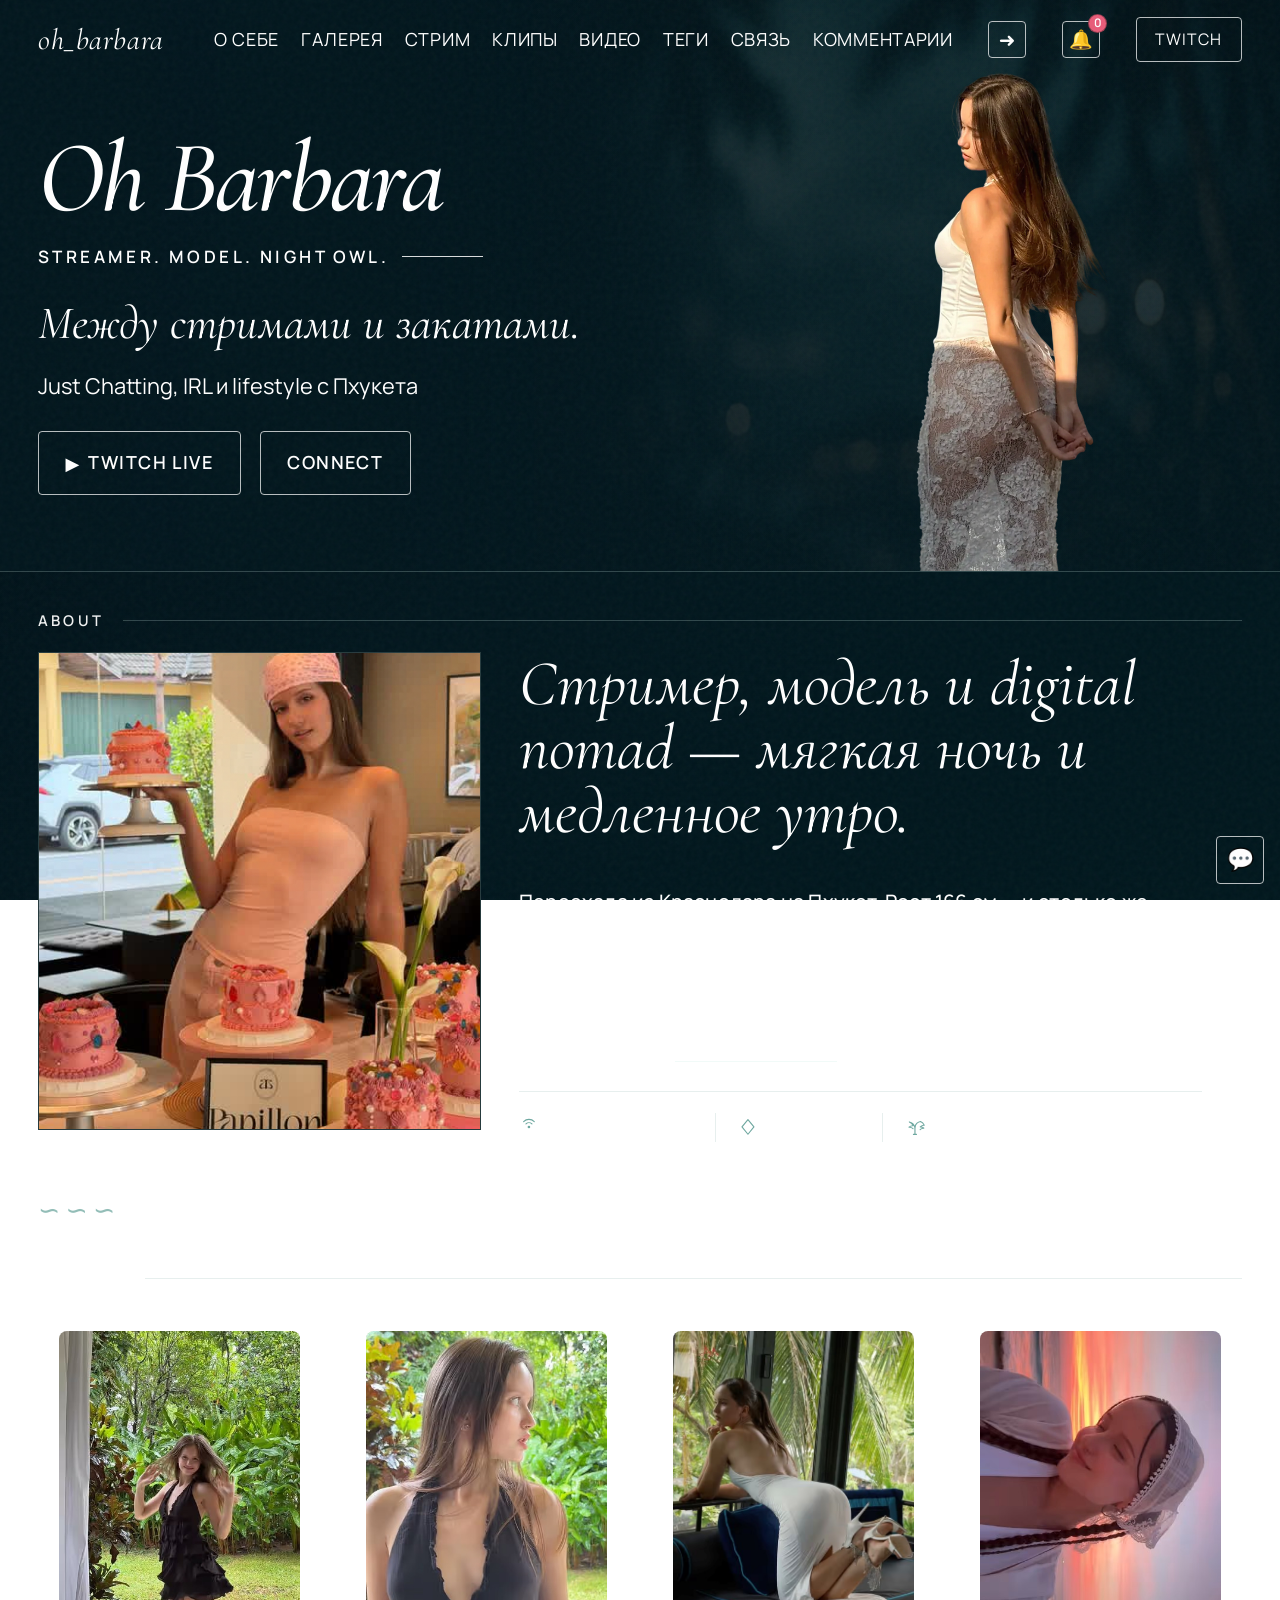
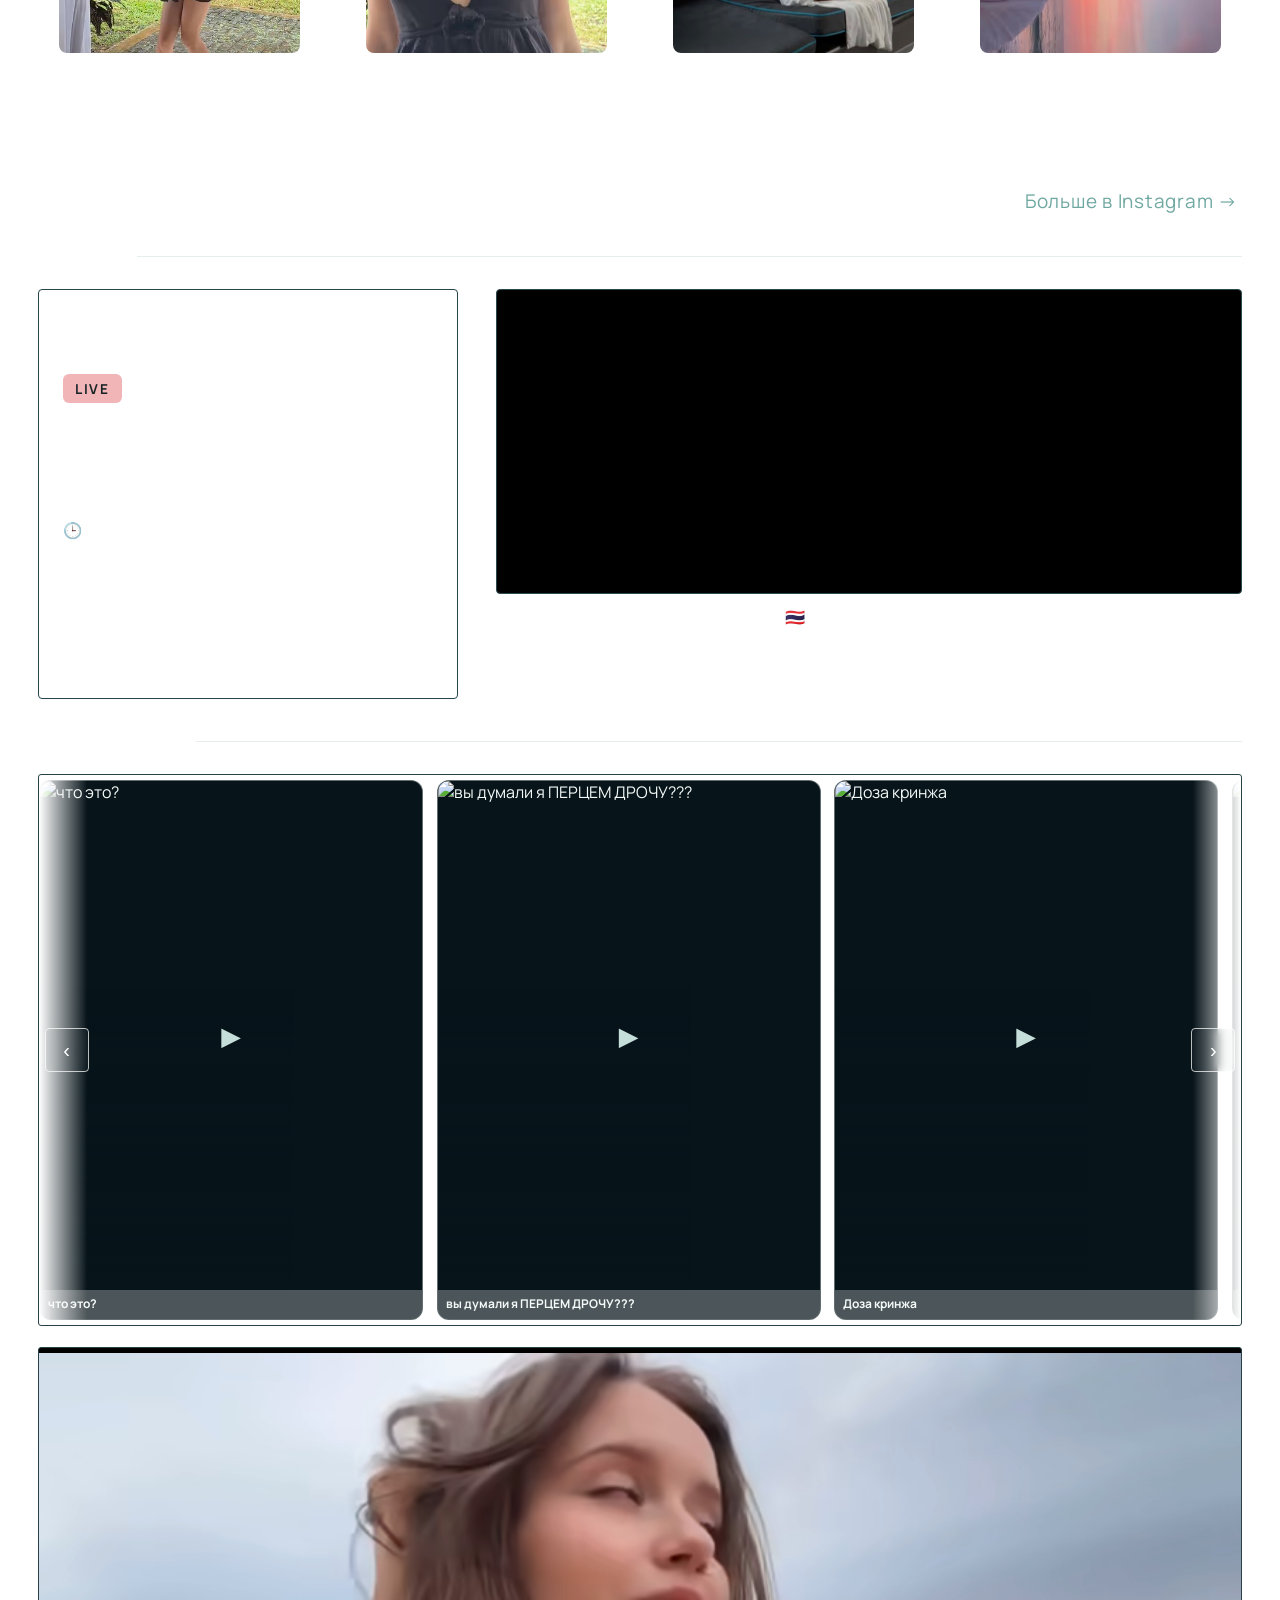
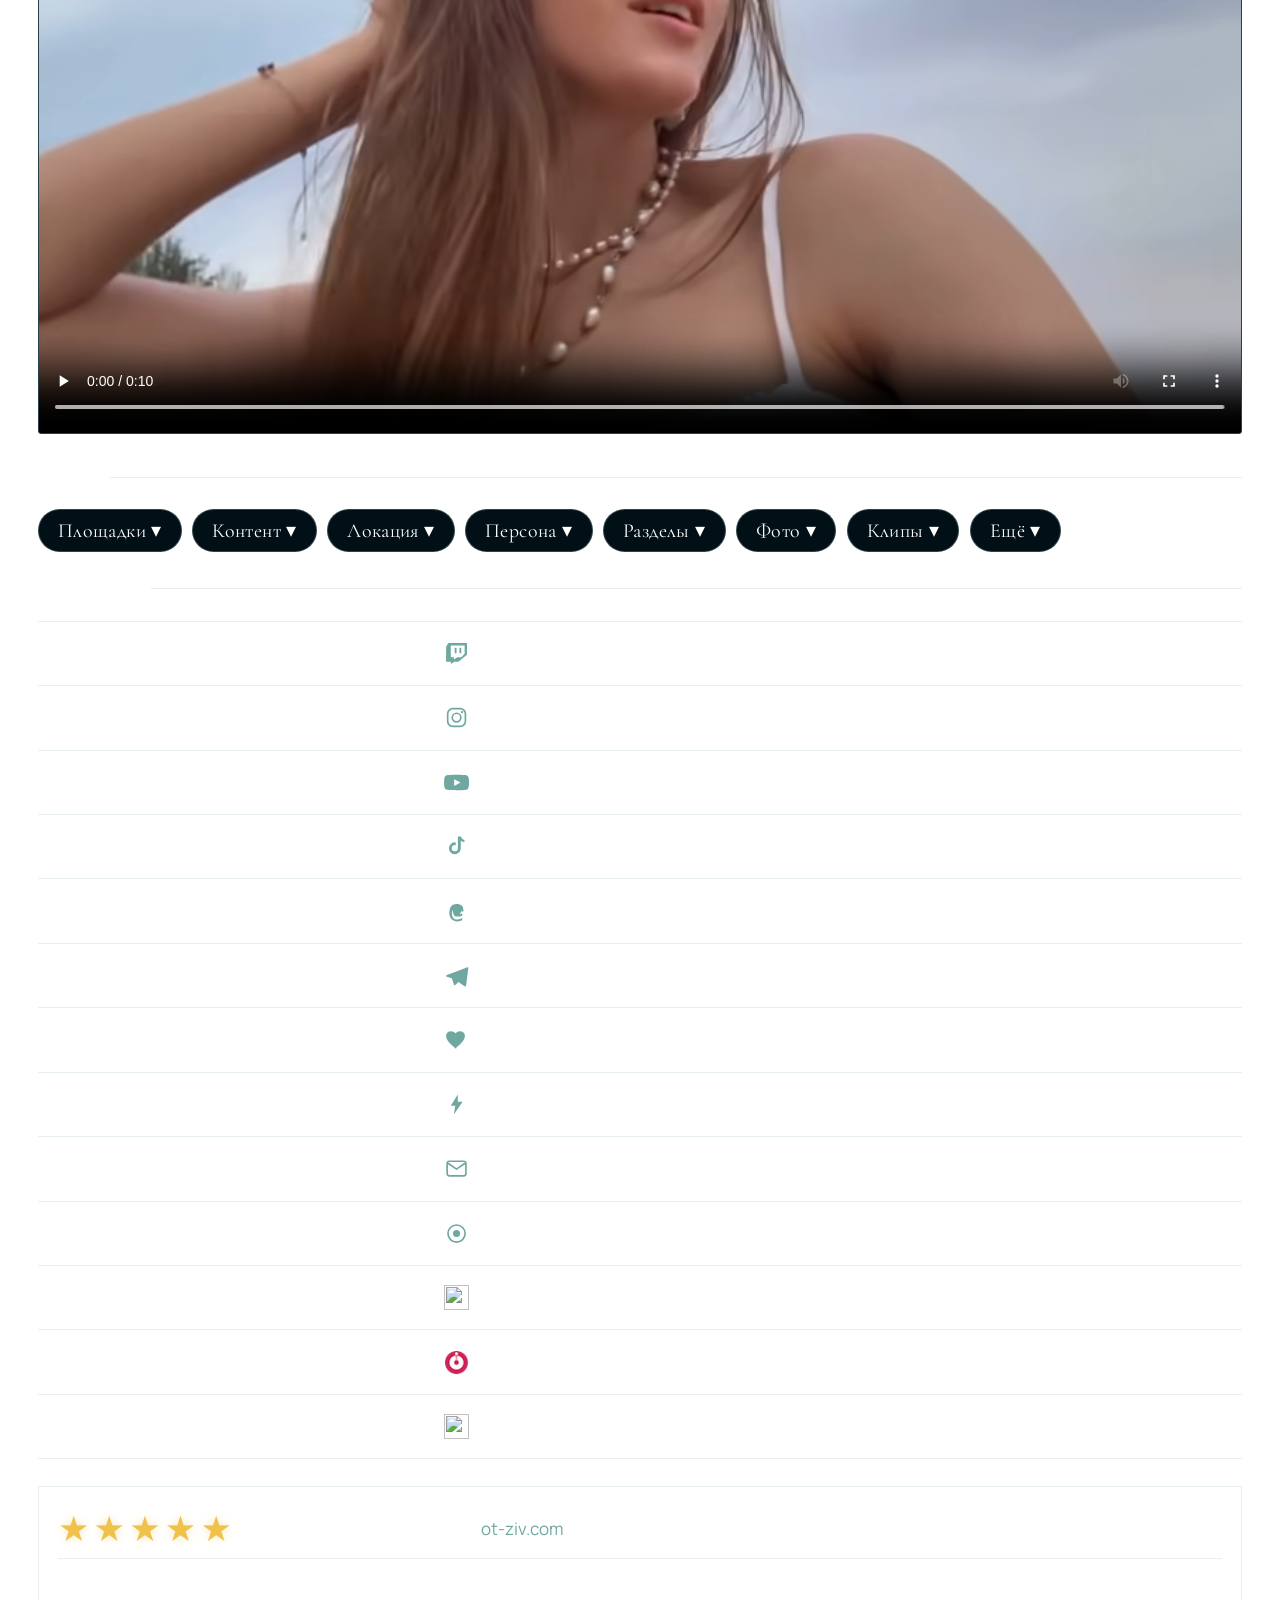
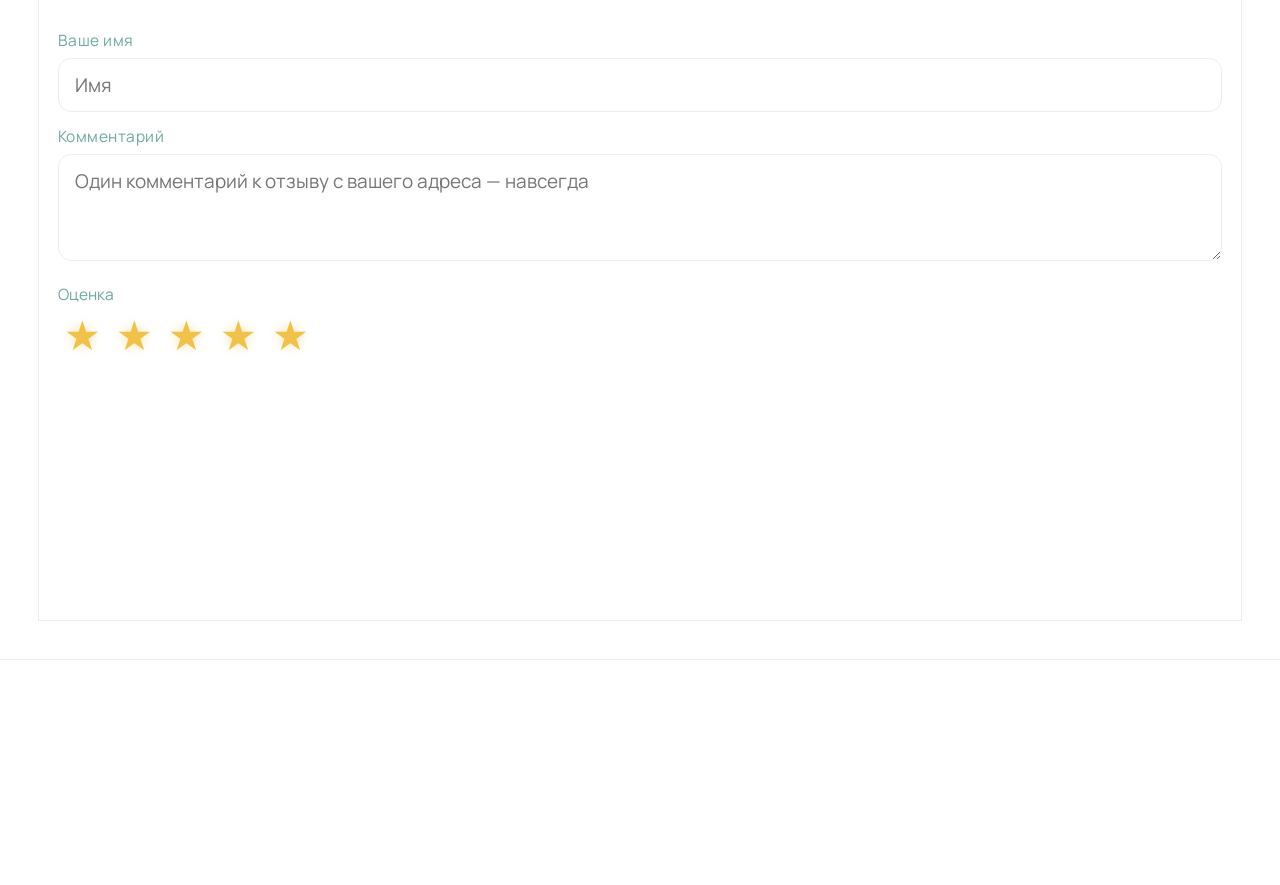
==== commit 99213cdd: "Update index.html" ====
--- a/index.html
+++ b/index.html
@@ -1 +1 @@
-<!DOCTYPE html><html lang="ru" translate="yes"><head><meta charset="UTF-8" /><meta name="viewport" content="width=device-width, initial-scale=1.0" /><title>Oh Barbara</title><meta name="description" id="ob-desc" content="Ох_Барбара — стример и модель. Lifestyle & fashion из Пхукета. Twitch, Instagram, Telegram." /><meta name="keywords" id="ob-kw" content="oh-barbara, oh_barbara, ох-барбара, Ох_Барбара, стример, модель, Twitch, Instagram, Пхукет, Just Chatting, IRL, lifestyle, fashion" /><meta name="robots" content="index, follow, max-image-preview:large, max-snippet:-1, max-video-preview:-1" /><meta name="author" content="oh_barbara" /><meta property="og:type" content="website" /><meta property="og:locale" content="ru_RU" /><meta property="og:site_name" content="oh_barbara" /><meta property="og:url" id="ob-og-url" content="https://oh-barbara.com/" /><meta property="og:title" id="ob-og-title" content="oh_barbara — Streamer & Model" /><meta property="og:description" id="ob-og-desc" content="Streamer & Model from Phuket. Lifestyle & fashion content." /><meta property="og:image" content="https://oh-barbara.com/assets/profile.webp" /><meta name="twitter:card" content="summary_large_image" /><meta name="twitter:title" id="ob-tw-title" content="oh_barbara — Streamer & Model" /><meta name="twitter:description" id="ob-tw-desc" content="Streamer & Model from Phuket. Lifestyle & fashion content." /><meta name="twitter:image" content="https://oh-barbara.com/assets/profile.webp" /><link rel="canonical" id="ob-canon" href="https://oh-barbara.com/" /><link rel="alternate" type="application/json" href="data/tags.json" title="Tags catalog" /><link rel="icon" href="assets/profile.webp" type="image/webp" /><link rel="prefetch" href="oh-barbara-clips.html?embed=1&v=18" /><link rel="dns-prefetch" href="https://static-cdn.jtvnw.net" /><link rel="preconnect" href="https://fonts.googleapis.com" /><link rel="preconnect" href="https://fonts.gstatic.com" crossorigin /><link rel="stylesheet" href="https://fonts.googleapis.com/css2?family=Cormorant+Garamond:ital,wght@0,400;0,600;1,400&family=Manrope:wght@400;500;600&display=optional" /><link rel="preload" as="image" href="assets/fon.webp" type="image/webp" fetchpriority="high" /><link rel="stylesheet" href="styles.css?v=125" /><script type="application/ld+json" id="ob-ld-org">{ "@context": "https://schema.org", "@type": "Person", "@id": "https://oh-barbara.com/#person", "name": "oh_barbara", "alternateName": ["oh_barbara", "Ох_Барбара", "oh-barbara", "ох-барбара"], "url": "https://oh-barbara.com/", "image": "https://oh-barbara.com/assets/profile.webp", "jobTitle": "Streamer & Model", "description": "Стример и модель. Lifestyle & fashion из Пхукета.", "email": "oh.barbara@mail.ru", "homeLocation":{ "@type": "Place", "name": "Phuket"}, "sameAs": [ "https://www.twitch.tv/oh_barbara", "https://www.instagram.com/oh_barbara_/", "https://t.me/oh_barbara", "https://www.donationalerts.com/r/oh_barbara", "https://boosty.to/oh_barbara" ]} </script><script type="application/ld+json" id="ob-ld-website">{ "@context": "https://schema.org", "@type": "WebSite", "@id": "https://oh-barbara.com/#website", "url": "https://oh-barbara.com/", "name": "oh_barbara", "description": "Стример и модель. Lifestyle & fashion из Пхукета.", "inLanguage": "ru-RU", "publisher":{ "@id": "https://oh-barbara.com/#person"}, "potentialAction":{ "@type": "SearchAction", "target":{ "@type": "EntryPoint", "urlTemplate": "https://oh-barbara.com/index.html?id={search_term_string}"}, "query-input": "required name=search_term_string"}} </script><script type="application/ld+json" id="ob-ld-webpage">{ "@context": "https://schema.org", "@type": "WebPage", "@id": "https://oh-barbara.com/#webpage", "url": "https://oh-barbara.com/", "name": "oh_barbara — Streamer & Model", "description": "Ох_Барбара — стример и модель. Lifestyle & fashion из Пхукета.", "isPartOf":{ "@id": "https://oh-barbara.com/#website"}, "about":{ "@id": "https://oh-barbara.com/#person"}, "primaryImageOfPage":{ "@type": "ImageObject", "url": "https://oh-barbara.com/assets/profile.webp"}, "inLanguage": "ru-RU"} </script><script type="application/ld+json" id="ob-ld-foto">{ "@context": "https://schema.org", "@graph": [ { "@type": "CollectionPage", "@id": "https://oh-barbara.com/index.html?id=oh-barbara_gallery#page", "url": "https://oh-barbara.com/index.html?id=oh-barbara_gallery", "name": "Фото oh_barbara — галерея", "description": "Фотографии oh_barbara / Ох_Барбара из галереи", "inLanguage": "ru-RU", "isPartOf": { "@id": "https://oh-barbara.com/#website" }, "about": { "@id": "https://oh-barbara.com/#person" }, "mainEntity": { "@id": "https://oh-barbara.com/#foto-list" } }, { "@type": "ItemList", "@id": "https://oh-barbara.com/#foto-list", "name": "Фото oh_barbara", "numberOfItems": 55, "itemListOrder": "https://schema.org/ItemListOrderAscending", "itemListElement": [ { "@type": "ListItem", "position": 1, "url": "https://oh-barbara.com/index.html?id=oh-barbara_doors-to-heaven-fyp", "item": { "@type": "ImageObject", "@id": "https://oh-barbara.com/index.html?id=oh-barbara_doors-to-heaven-fyp", "name": "doors to heaven #fyp", "description": "doors to heaven #fyp — oh_barbara / Ох_Барбара · gallery", "url": "https://oh-barbara.com/index.html?id=oh-barbara_doors-to-heaven-fyp", "contentUrl": "https://oh-barbara.com/assets/img/oh-barbara_doors-to-heaven-fyp.jpg", "thumbnailUrl": [ "https://oh-barbara.com/assets/img/oh-barbara_doors-to-heaven-fyp.jpg" ], "caption": "doors to heaven #fyp", "author": { "@type": "Person", "name": "oh_barbara", "url": "https://oh-barbara.com/", "sameAs": [ "https://www.twitch.tv/oh_barbara", "https://www.instagram.com/oh_barbara" ] }, "isPartOf": { "@id": "https://oh-barbara.com/#foto-list" } } }, { "@type": "ListItem", "position": 2, "url": "https://oh-barbara.com/index.html?id=oh-barbara_woke-up-in-the-jungle-fyp", "item": { "@type": "ImageObject", "@id": "https://oh-barbara.com/index.html?id=oh-barbara_woke-up-in-the-jungle-fyp", "name": "woke up in the jungle #fyp", "description": "woke up in the jungle #fyp — oh_barbara / Ох_Барбара · gallery", "url": "https://oh-barbara.com/index.html?id=oh-barbara_woke-up-in-the-jungle-fyp", "contentUrl": "https://oh-barbara.com/assets/img/oh-barbara_woke-up-in-the-jungle-fyp.jpg", "thumbnailUrl": [ "https://oh-barbara.com/assets/img/oh-barbara_woke-up-in-the-jungle-fyp.jpg" ], "caption": "woke up in the jungle #fyp", "author": { "@type": "Person", "name": "oh_barbara", "url": "https://oh-barbara.com/", "sameAs": [ "https://www.twitch.tv/oh_barbara", "https://www.instagram.com/oh_barbara" ] }, "isPartOf": { "@id": "https://oh-barbara.com/#foto-list" } } }, { "@type": "ListItem", "position": 3, "url": "https://oh-barbara.com/index.html?id=oh-barbara_do-it-again-sri-panwa-baba-crew-thailand-fyp-dres-phuket", "item": { "@type": "ImageObject", "@id": "https://oh-barbara.com/index.html?id=oh-barbara_do-it-again-sri-panwa-baba-crew-thailand-fyp-dres-phuket", "name": "DO IT AGAIN !!! @Sri panwa \u0026 Baba Crew #thailand🇹🇭 #fyp...", "description": "DO IT AGAIN !!! @Sri panwa \u0026 Baba Crew #thailand🇹🇭 #fyp... — oh_barbara / Ох_Барбара · gallery", "url": "https://oh-barbara.com/index.html?id=oh-barbara_do-it-again-sri-panwa-baba-crew-thailand-fyp-dres-phuket", "contentUrl": "https://oh-barbara.com/assets/img/oh-barbara_do-it-again-sri-panwa-baba-crew-thailand-fyp-dres-phuket.jpg", "thumbnailUrl": [ "https://oh-barbara.com/assets/img/oh-barbara_do-it-again-sri-panwa-baba-crew-thailand-fyp-dres-phuket.jpg" ], "caption": "DO IT AGAIN !!! @Sri panwa \u0026 Baba Crew #thailand🇹🇭 #fyp...", "author": { "@type": "Person", "name": "oh_barbara", "url": "https://oh-barbara.com/", "sameAs": [ "https://www.twitch.tv/oh_barbara", "https://www.instagram.com/oh_barbara" ] }, "isPartOf": { "@id": "https://oh-barbara.com/#foto-list" } } }, { "@type": "ListItem", "position": 4, "url": "https://oh-barbara.com/index.html?id=oh-barbara_my-new-year-s-sunset-sea-songkran-thailand", "item": { "@type": "ImageObject", "@id": "https://oh-barbara.com/index.html?id=oh-barbara_my-new-year-s-sunset-sea-songkran-thailand", "name": "my New Year\u0027s sunset 🌅 #sea #songkran #thailand🇹🇭", "description": "my New Year\u0027s sunset 🌅 #sea #songkran #thailand🇹🇭 — oh_barbara / Ох_Барбара · gallery", "url": "https://oh-barbara.com/index.html?id=oh-barbara_my-new-year-s-sunset-sea-songkran-thailand", "contentUrl": "https://oh-barbara.com/assets/img/oh-barbara_my-new-year-s-sunset-sea-songkran-thailand.jpg", "thumbnailUrl": [ "https://oh-barbara.com/assets/img/oh-barbara_my-new-year-s-sunset-sea-songkran-thailand.jpg" ], "caption": "my New Year\u0027s sunset 🌅 #sea #songkran #thailand🇹🇭", "author": { "@type": "Person", "name": "oh_barbara", "url": "https://oh-barbara.com/", "sameAs": [ "https://www.twitch.tv/oh_barbara", "https://www.instagram.com/oh_barbara" ] }, "isPartOf": { "@id": "https://oh-barbara.com/#foto-list" } } }, { "@type": "ListItem", "position": 5, "url": "https://oh-barbara.com/index.html?id=oh-barbara_sweet-20-years", "item": { "@type": "ImageObject", "@id": "https://oh-barbara.com/index.html?id=oh-barbara_sweet-20-years", "name": "Sweet 20 years 🥳🌶️❤️‍🔥", "description": "Sweet 20 years 🥳🌶️❤️‍🔥 — oh_barbara / Ох_Барбара · gallery", "url": "https://oh-barbara.com/index.html?id=oh-barbara_sweet-20-years", "contentUrl": "https://oh-barbara.com/assets/img/oh-barbara_sweet-20-years.jpg", "thumbnailUrl": [ "https://oh-barbara.com/assets/img/oh-barbara_sweet-20-years.jpg" ], "caption": "Sweet 20 years 🥳🌶️❤️‍🔥", "author": { "@type": "Person", "name": "oh_barbara", "url": "https://oh-barbara.com/", "sameAs": [ "https://www.twitch.tv/oh_barbara", "https://www.instagram.com/oh_barbara" ] }, "isPartOf": { "@id": "https://oh-barbara.com/#foto-list" } } }, { "@type": "ListItem", "position": 6, "url": "https://oh-barbara.com/index.html?id=oh-barbara_happy-birthday-to-my", "item": { "@type": "ImageObject", "@id": "https://oh-barbara.com/index.html?id=oh-barbara_happy-birthday-to-my", "name": "Happy birthday to my 😍🥳", "description": "Happy birthday to my 😍🥳 — oh_barbara / Ох_Барбара · gallery", "url": "https://oh-barbara.com/index.html?id=oh-barbara_happy-birthday-to-my", "contentUrl": "https://oh-barbara.com/assets/img/oh-barbara_happy-birthday-to-my.jpg", "thumbnailUrl": [ "https://oh-barbara.com/assets/img/oh-barbara_happy-birthday-to-my.jpg" ], "caption": "Happy birthday to my 😍🥳", "author": { "@type": "Person", "name": "oh_barbara", "url": "https://oh-barbara.com/", "sameAs": [ "https://www.twitch.tv/oh_barbara", "https://www.instagram.com/oh_barbara" ] }, "isPartOf": { "@id": "https://oh-barbara.com/#foto-list" } } }, { "@type": "ListItem", "position": 7, "url": "https://oh-barbara.com/index.html?id=oh-barbara_my-favorite-routine-with-lya-lincen-sea-naturalcosmetics-fyp", "item": { "@type": "ImageObject", "@id": "https://oh-barbara.com/index.html?id=oh-barbara_my-favorite-routine-with-lya-lincen-sea-naturalcosmetics-fyp", "name": "My favorite routine with @LYA LINCEN 🌴#sea #naturalcosme...", "description": "My favorite routine with @LYA LINCEN 🌴#sea #naturalcosme... — oh_barbara / Ох_Барбара · gallery", "url": "https://oh-barbara.com/index.html?id=oh-barbara_my-favorite-routine-with-lya-lincen-sea-naturalcosmetics-fyp", "contentUrl": "https://oh-barbara.com/assets/img/oh-barbara_my-favorite-routine-with-lya-lincen-sea-naturalcosmetics-fyp.jpg", "thumbnailUrl": [ "https://oh-barbara.com/assets/img/oh-barbara_my-favorite-routine-with-lya-lincen-sea-naturalcosmetics-fyp.jpg" ], "caption": "My favorite routine with @LYA LINCEN 🌴#sea #naturalcosme...", "author": { "@type": "Person", "name": "oh_barbara", "url": "https://oh-barbara.com/", "sameAs": [ "https://www.twitch.tv/oh_barbara", "https://www.instagram.com/oh_barbara" ] }, "isPartOf": { "@id": "https://oh-barbara.com/#foto-list" } } }, { "@type": "ListItem", "position": 8, "url": "https://oh-barbara.com/index.html?id=oh-barbara_fyp", "item": { "@type": "ImageObject", "@id": "https://oh-barbara.com/index.html?id=oh-barbara_fyp", "name": "#fyp", "description": "#fyp — oh_barbara / Ох_Барбара · gallery", "url": "https://oh-barbara.com/index.html?id=oh-barbara_fyp", "contentUrl": "https://oh-barbara.com/assets/img/oh-barbara_fyp.jpg", "thumbnailUrl": [ "https://oh-barbara.com/assets/img/oh-barbara_fyp.jpg" ], "caption": "#fyp", "author": { "@type": "Person", "name": "oh_barbara", "url": "https://oh-barbara.com/", "sameAs": [ "https://www.twitch.tv/oh_barbara", "https://www.instagram.com/oh_barbara" ] }, "isPartOf": { "@id": "https://oh-barbara.com/#foto-list" } } }, { "@type": "ListItem", "position": 9, "url": "https://oh-barbara.com/index.html?id=oh-barbara_perfume-creation-vlog-tropical-vibes-from-thailand-made-with-love-at-herbsmetics", "item": { "@type": "ImageObject", "@id": "https://oh-barbara.com/index.html?id=oh-barbara_perfume-creation-vlog-tropical-vibes-from-thailand-made-with-love-at-herbsmetics", "name": "Perfume creation vlog - tropical vibes from Thailand 🌴✨ ...", "description": "Perfume creation vlog - tropical vibes from Thailand 🌴✨ ... — oh_barbara / Ох_Барбара · gallery", "url": "https://oh-barbara.com/index.html?id=oh-barbara_perfume-creation-vlog-tropical-vibes-from-thailand-made-with-love-at-herbsmetics", "contentUrl": "https://oh-barbara.com/assets/img/oh-barbara_perfume-creation-vlog-tropical-vibes-from-thailand-made-with-love-at-herbsmetics.jpg", "thumbnailUrl": [ "https://oh-barbara.com/assets/img/oh-barbara_perfume-creation-vlog-tropical-vibes-from-thailand-made-with-love-at-herbsmetics.jpg" ], "caption": "Perfume creation vlog - tropical vibes from Thailand 🌴✨ ...", "author": { "@type": "Person", "name": "oh_barbara", "url": "https://oh-barbara.com/", "sameAs": [ "https://www.twitch.tv/oh_barbara", "https://www.instagram.com/oh_barbara" ] }, "isPartOf": { "@id": "https://oh-barbara.com/#foto-list" } } }, { "@type": "ListItem", "position": 10, "url": "https://oh-barbara.com/index.html?id=oh-barbara_sports-vlog-fyp-lifestyle-thailand-friends-sports", "item": { "@type": "ImageObject", "@id": "https://oh-barbara.com/index.html?id=oh-barbara_sports-vlog-fyp-lifestyle-thailand-friends-sports", "name": "Sports vlog #fyp #lifestyle #thailand #friends #sports", "description": "Sports vlog #fyp #lifestyle #thailand #friends #sports — oh_barbara / Ох_Барбара · gallery", "url": "https://oh-barbara.com/index.html?id=oh-barbara_sports-vlog-fyp-lifestyle-thailand-friends-sports", "contentUrl": "https://oh-barbara.com/assets/img/oh-barbara_sports-vlog-fyp-lifestyle-thailand-friends-sports.jpg", "thumbnailUrl": [ "https://oh-barbara.com/assets/img/oh-barbara_sports-vlog-fyp-lifestyle-thailand-friends-sports.jpg" ], "caption": "Sports vlog #fyp #lifestyle #thailand #friends #sports", "author": { "@type": "Person", "name": "oh_barbara", "url": "https://oh-barbara.com/", "sameAs": [ "https://www.twitch.tv/oh_barbara", "https://www.instagram.com/oh_barbara" ] }, "isPartOf": { "@id": "https://oh-barbara.com/#foto-list" } } }, { "@type": "ListItem", "position": 11, "url": "https://oh-barbara.com/index.html?id=oh-barbara_my-glasses-fyp-lifestyle-thailand-swimsuit", "item": { "@type": "ImageObject", "@id": "https://oh-barbara.com/index.html?id=oh-barbara_my-glasses-fyp-lifestyle-thailand-swimsuit", "name": "My glasses #fyp #lifestyle #thailand #swimsuit", "description": "My glasses #fyp #lifestyle #thailand #swimsuit — oh_barbara / Ох_Барбара · gallery", "url": "https://oh-barbara.com/index.html?id=oh-barbara_my-glasses-fyp-lifestyle-thailand-swimsuit", "contentUrl": "https://oh-barbara.com/assets/img/oh-barbara_my-glasses-fyp-lifestyle-thailand-swimsuit.jpg", "thumbnailUrl": [ "https://oh-barbara.com/assets/img/oh-barbara_my-glasses-fyp-lifestyle-thailand-swimsuit.jpg" ], "caption": "My glasses #fyp #lifestyle #thailand #swimsuit", "author": { "@type": "Person", "name": "oh_barbara", "url": "https://oh-barbara.com/", "sameAs": [ "https://www.twitch.tv/oh_barbara", "https://www.instagram.com/oh_barbara" ] }, "isPartOf": { "@id": "https://oh-barbara.com/#foto-list" } } }, { "@type": "ListItem", "position": 12, "url": "https://oh-barbara.com/index.html?id=oh-barbara_bad-girls-fyp-lifestyle-thailand-dance-friends-angelina", "item": { "@type": "ImageObject", "@id": "https://oh-barbara.com/index.html?id=oh-barbara_bad-girls-fyp-lifestyle-thailand-dance-friends-angelina", "name": "bad girls #fyp #lifestyle #thailand #dance #friends @Ange...", "description": "bad girls #fyp #lifestyle #thailand #dance #friends @Ange... — oh_barbara / Ох_Барбара · gallery", "url": "https://oh-barbara.com/index.html?id=oh-barbara_bad-girls-fyp-lifestyle-thailand-dance-friends-angelina", "contentUrl": "https://oh-barbara.com/assets/img/oh-barbara_bad-girls-fyp-lifestyle-thailand-dance-friends-angelina.jpg", "thumbnailUrl": [ "https://oh-barbara.com/assets/img/oh-barbara_bad-girls-fyp-lifestyle-thailand-dance-friends-angelina.jpg" ], "caption": "bad girls #fyp #lifestyle #thailand #dance #friends @Ange...", "author": { "@type": "Person", "name": "oh_barbara", "url": "https://oh-barbara.com/", "sameAs": [ "https://www.twitch.tv/oh_barbara", "https://www.instagram.com/oh_barbara" ] }, "isPartOf": { "@id": "https://oh-barbara.com/#foto-list" } } }, { "@type": "ListItem", "position": 13, "url": "https://oh-barbara.com/index.html?id=oh-barbara_my-favorite-exercise-fyp-lifestyle-thailand-sportstiktok", "item": { "@type": "ImageObject", "@id": "https://oh-barbara.com/index.html?id=oh-barbara_my-favorite-exercise-fyp-lifestyle-thailand-sportstiktok", "name": "my favorite exercise🥰 #fyp #lifestyle #thailand #sportst...", "description": "my favorite exercise🥰 #fyp #lifestyle #thailand #sportst... — oh_barbara / Ох_Барбара · gallery", "url": "https://oh-barbara.com/index.html?id=oh-barbara_my-favorite-exercise-fyp-lifestyle-thailand-sportstiktok", "contentUrl": "https://oh-barbara.com/assets/img/oh-barbara_my-favorite-exercise-fyp-lifestyle-thailand-sportstiktok.jpg", "thumbnailUrl": [ "https://oh-barbara.com/assets/img/oh-barbara_my-favorite-exercise-fyp-lifestyle-thailand-sportstiktok.jpg" ], "caption": "my favorite exercise🥰 #fyp #lifestyle #thailand #sportst...", "author": { "@type": "Person", "name": "oh_barbara", "url": "https://oh-barbara.com/", "sameAs": [ "https://www.twitch.tv/oh_barbara", "https://www.instagram.com/oh_barbara" ] }, "isPartOf": { "@id": "https://oh-barbara.com/#foto-list" } } }, { "@type": "ListItem", "position": 14, "url": "https://oh-barbara.com/index.html?id=oh-barbara_lalalalala-fyp-lifestyle-dance", "item": { "@type": "ImageObject", "@id": "https://oh-barbara.com/index.html?id=oh-barbara_lalalalala-fyp-lifestyle-dance", "name": "Lalalalala #fyp #lifestyle #dance", "description": "Lalalalala #fyp #lifestyle #dance — oh_barbara / Ох_Барбара · gallery", "url": "https://oh-barbara.com/index.html?id=oh-barbara_lalalalala-fyp-lifestyle-dance", "contentUrl": "https://oh-barbara.com/assets/img/oh-barbara_lalalalala-fyp-lifestyle-dance.jpg", "thumbnailUrl": [ "https://oh-barbara.com/assets/img/oh-barbara_lalalalala-fyp-lifestyle-dance.jpg" ], "caption": "Lalalalala #fyp #lifestyle #dance", "author": { "@type": "Person", "name": "oh_barbara", "url": "https://oh-barbara.com/", "sameAs": [ "https://www.twitch.tv/oh_barbara", "https://www.instagram.com/oh_barbara" ] }, "isPartOf": { "@id": "https://oh-barbara.com/#foto-list" } } }, { "@type": "ListItem", "position": 15, "url": "https://oh-barbara.com/index.html?id=oh-barbara_my-kitty-thailand-catholic-fyp-lifestyle-kittensoftiktok", "item": { "@type": "ImageObject", "@id": "https://oh-barbara.com/index.html?id=oh-barbara_my-kitty-thailand-catholic-fyp-lifestyle-kittensoftiktok", "name": "My kitty 🥰 #thailand #catholic #fyp #lifestyle #kittenso...", "description": "My kitty 🥰 #thailand #catholic #fyp #lifestyle #kittenso... — oh_barbara / Ох_Барбара · gallery", "url": "https://oh-barbara.com/index.html?id=oh-barbara_my-kitty-thailand-catholic-fyp-lifestyle-kittensoftiktok", "contentUrl": "https://oh-barbara.com/assets/img/oh-barbara_my-kitty-thailand-catholic-fyp-lifestyle-kittensoftiktok.jpg", "thumbnailUrl": [ "https://oh-barbara.com/assets/img/oh-barbara_my-kitty-thailand-catholic-fyp-lifestyle-kittensoftiktok.jpg" ], "caption": "My kitty 🥰 #thailand #catholic #fyp #lifestyle #kittenso...", "author": { "@type": "Person", "name": "oh_barbara", "url": "https://oh-barbara.com/", "sameAs": [ "https://www.twitch.tv/oh_barbara", "https://www.instagram.com/oh_barbara" ] }, "isPartOf": { "@id": "https://oh-barbara.com/#foto-list" } } }, { "@type": "ListItem", "position": 16, "url": "https://oh-barbara.com/index.html?id=oh-barbara_a-beautiful-day-with-may-i-help-you-store-thailand-sea-fyp-phuket-lifestyle", "item": { "@type": "ImageObject", "@id": "https://oh-barbara.com/index.html?id=oh-barbara_a-beautiful-day-with-may-i-help-you-store-thailand-sea-fyp-phuket-lifestyle", "name": "A beautiful day with @MAY I HELP YOU STORE #thailand #sea...", "description": "A beautiful day with @MAY I HELP YOU STORE #thailand #sea... — oh_barbara / Ох_Барбара · gallery", "url": "https://oh-barbara.com/index.html?id=oh-barbara_a-beautiful-day-with-may-i-help-you-store-thailand-sea-fyp-phuket-lifestyle", "contentUrl": "https://oh-barbara.com/assets/img/oh-barbara_a-beautiful-day-with-may-i-help-you-store-thailand-sea-fyp-phuket-lifestyle.jpg", "thumbnailUrl": [ "https://oh-barbara.com/assets/img/oh-barbara_a-beautiful-day-with-may-i-help-you-store-thailand-sea-fyp-phuket-lifestyle.jpg" ], "caption": "A beautiful day with @MAY I HELP YOU STORE #thailand #sea...", "author": { "@type": "Person", "name": "oh_barbara", "url": "https://oh-barbara.com/", "sameAs": [ "https://www.twitch.tv/oh_barbara", "https://www.instagram.com/oh_barbara" ] }, "isPartOf": { "@id": "https://oh-barbara.com/#foto-list" } } }, { "@type": "ListItem", "position": 17, "url": "https://oh-barbara.com/index.html?id=oh-barbara_calm-day-fyp-thailand-lifestyle-dance-beachvibes", "item": { "@type": "ImageObject", "@id": "https://oh-barbara.com/index.html?id=oh-barbara_calm-day-fyp-thailand-lifestyle-dance-beachvibes", "name": "calm day #fyp #thailand #lifestyle #dance #beachvibes", "description": "calm day #fyp #thailand #lifestyle #dance #beachvibes — oh_barbara / Ох_Барбара · gallery", "url": "https://oh-barbara.com/index.html?id=oh-barbara_calm-day-fyp-thailand-lifestyle-dance-beachvibes", "contentUrl": "https://oh-barbara.com/assets/img/oh-barbara_calm-day-fyp-thailand-lifestyle-dance-beachvibes.jpg", "thumbnailUrl": [ "https://oh-barbara.com/assets/img/oh-barbara_calm-day-fyp-thailand-lifestyle-dance-beachvibes.jpg" ], "caption": "calm day #fyp #thailand #lifestyle #dance #beachvibes", "author": { "@type": "Person", "name": "oh_barbara", "url": "https://oh-barbara.com/", "sameAs": [ "https://www.twitch.tv/oh_barbara", "https://www.instagram.com/oh_barbara" ] }, "isPartOf": { "@id": "https://oh-barbara.com/#foto-list" } } }, { "@type": "ListItem", "position": 18, "url": "https://oh-barbara.com/index.html?id=oh-barbara_goddess-sambuca-fyp-thailand-lifestyle-sambuca", "item": { "@type": "ImageObject", "@id": "https://oh-barbara.com/index.html?id=oh-barbara_goddess-sambuca-fyp-thailand-lifestyle-sambuca", "name": "goddess sambuca🥵 #fyp #thailand #lifestyle #sambuca", "description": "goddess sambuca🥵 #fyp #thailand #lifestyle #sambuca — oh_barbara / Ох_Барбара · gallery", "url": "https://oh-barbara.com/index.html?id=oh-barbara_goddess-sambuca-fyp-thailand-lifestyle-sambuca", "contentUrl": "https://oh-barbara.com/assets/img/oh-barbara_goddess-sambuca-fyp-thailand-lifestyle-sambuca.jpg", "thumbnailUrl": [ "https://oh-barbara.com/assets/img/oh-barbara_goddess-sambuca-fyp-thailand-lifestyle-sambuca.jpg" ], "caption": "goddess sambuca🥵 #fyp #thailand #lifestyle #sambuca", "author": { "@type": "Person", "name": "oh_barbara", "url": "https://oh-barbara.com/", "sameAs": [ "https://www.twitch.tv/oh_barbara", "https://www.instagram.com/oh_barbara" ] }, "isPartOf": { "@id": "https://oh-barbara.com/#foto-list" } } }, { "@type": "ListItem", "position": 19, "url": "https://oh-barbara.com/index.html?id=oh-barbara_i-danced-at-100-fyp-thailand-dance-phuket-lifestyle", "item": { "@type": "ImageObject", "@id": "https://oh-barbara.com/index.html?id=oh-barbara_i-danced-at-100-fyp-thailand-dance-phuket-lifestyle", "name": "I danced at 100%? 🥹 #fyp #thailand #dance #phuket #lifes...", "description": "I danced at 100%? 🥹 #fyp #thailand #dance #phuket #lifes... — oh_barbara / Ох_Барбара · gallery", "url": "https://oh-barbara.com/index.html?id=oh-barbara_i-danced-at-100-fyp-thailand-dance-phuket-lifestyle", "contentUrl": "https://oh-barbara.com/assets/img/oh-barbara_i-danced-at-100-fyp-thailand-dance-phuket-lifestyle.jpg", "thumbnailUrl": [ "https://oh-barbara.com/assets/img/oh-barbara_i-danced-at-100-fyp-thailand-dance-phuket-lifestyle.jpg" ], "caption": "I danced at 100%? 🥹 #fyp #thailand #dance #phuket #lifes...", "author": { "@type": "Person", "name": "oh_barbara", "url": "https://oh-barbara.com/", "sameAs": [ "https://www.twitch.tv/oh_barbara", "https://www.instagram.com/oh_barbara" ] }, "isPartOf": { "@id": "https://oh-barbara.com/#foto-list" } } }, { "@type": "ListItem", "position": 20, "url": "https://oh-barbara.com/index.html?id=oh-barbara_sawadee-meooow-fyp-thailand-meowmeow-phuket-lifestyle", "item": { "@type": "ImageObject", "@id": "https://oh-barbara.com/index.html?id=oh-barbara_sawadee-meooow-fyp-thailand-meowmeow-phuket-lifestyle", "name": "Sawadee meooow #fyp #thailand #meowmeow #phuket #lifestyle", "description": "Sawadee meooow #fyp #thailand #meowmeow #phuket #lifestyle — oh_barbara / Ох_Барбара · gallery", "url": "https://oh-barbara.com/index.html?id=oh-barbara_sawadee-meooow-fyp-thailand-meowmeow-phuket-lifestyle", "contentUrl": "https://oh-barbara.com/assets/img/oh-barbara_sawadee-meooow-fyp-thailand-meowmeow-phuket-lifestyle.jpg", "thumbnailUrl": [ "https://oh-barbara.com/assets/img/oh-barbara_sawadee-meooow-fyp-thailand-meowmeow-phuket-lifestyle.jpg" ], "caption": "Sawadee meooow #fyp #thailand #meowmeow #phuket #lifestyle", "author": { "@type": "Person", "name": "oh_barbara", "url": "https://oh-barbara.com/", "sameAs": [ "https://www.twitch.tv/oh_barbara", "https://www.instagram.com/oh_barbara" ] }, "isPartOf": { "@id": "https://oh-barbara.com/#foto-list" } } }, { "@type": "ListItem", "position": 21, "url": "https://oh-barbara.com/index.html?id=oh-barbara_fyp-thailand-model", "item": { "@type": "ImageObject", "@id": "https://oh-barbara.com/index.html?id=oh-barbara_fyp-thailand-model", "name": "#fyp #thailand #model", "description": "#fyp #thailand #model — oh_barbara / Ох_Барбара · gallery", "url": "https://oh-barbara.com/index.html?id=oh-barbara_fyp-thailand-model", "contentUrl": "https://oh-barbara.com/assets/img/oh-barbara_fyp-thailand-model.jpg", "thumbnailUrl": [ "https://oh-barbara.com/assets/img/oh-barbara_fyp-thailand-model.jpg" ], "caption": "#fyp #thailand #model", "author": { "@type": "Person", "name": "oh_barbara", "url": "https://oh-barbara.com/", "sameAs": [ "https://www.twitch.tv/oh_barbara", "https://www.instagram.com/oh_barbara" ] }, "isPartOf": { "@id": "https://oh-barbara.com/#foto-list" } } }, { "@type": "ListItem", "position": 22, "url": "https://oh-barbara.com/index.html?id=oh-barbara_pic-7559563984358231317", "item": { "@type": "ImageObject", "@id": "https://oh-barbara.com/index.html?id=oh-barbara_pic-7559563984358231317", "name": "Ох_Барбара — ?", "description": "Ох_Барбара — ? — oh_barbara / Ох_Барбара · gallery", "url": "https://oh-barbara.com/index.html?id=oh-barbara_pic-7559563984358231317", "contentUrl": "https://oh-barbara.com/assets/img/oh-barbara_pic-7559563984358231317.jpg", "thumbnailUrl": [ "https://oh-barbara.com/assets/img/oh-barbara_pic-7559563984358231317.jpg" ], "caption": "Ох_Барбара — ?", "author": { "@type": "Person", "name": "oh_barbara", "url": "https://oh-barbara.com/", "sameAs": [ "https://www.twitch.tv/oh_barbara", "https://www.instagram.com/oh_barbara" ] }, "isPartOf": { "@id": "https://oh-barbara.com/#foto-list" } } }, { "@type": "ListItem", "position": 23, "url": "https://oh-barbara.com/index.html?id=oh-barbara_catching-flights-feelings-but-mostly-flights-off-to-another-story-tiktokawardsvn", "item": { "@type": "ImageObject", "@id": "https://oh-barbara.com/index.html?id=oh-barbara_catching-flights-feelings-but-mostly-flights-off-to-another-story-tiktokawardsvn", "name": "Catching flights \u0026 feelings (but mostly flights) ✈️ off t...", "description": "Catching flights \u0026 feelings (but mostly flights) ✈️ off t... — oh_barbara / Ох_Барбара · gallery", "url": "https://oh-barbara.com/index.html?id=oh-barbara_catching-flights-feelings-but-mostly-flights-off-to-another-story-tiktokawardsvn", "contentUrl": "https://oh-barbara.com/assets/img/oh-barbara_catching-flights-feelings-but-mostly-flights-off-to-another-story-tiktokawardsvn.jpg", "thumbnailUrl": [ "https://oh-barbara.com/assets/img/oh-barbara_catching-flights-feelings-but-mostly-flights-off-to-another-story-tiktokawardsvn.jpg" ], "caption": "Catching flights \u0026 feelings (but mostly flights) ✈️ off t...", "author": { "@type": "Person", "name": "oh_barbara", "url": "https://oh-barbara.com/", "sameAs": [ "https://www.twitch.tv/oh_barbara", "https://www.instagram.com/oh_barbara" ] }, "isPartOf": { "@id": "https://oh-barbara.com/#foto-list" } } }, { "@type": "ListItem", "position": 24, "url": "https://oh-barbara.com/index.html?id=oh-barbara_monday-is-a-lazy-day-thailand-phuket-sea-beachvibes-lifestyle", "item": { "@type": "ImageObject", "@id": "https://oh-barbara.com/index.html?id=oh-barbara_monday-is-a-lazy-day-thailand-phuket-sea-beachvibes-lifestyle", "name": "Monday is a lazy day #thailand #phuket #sea #beachvibes #...", "description": "Monday is a lazy day #thailand #phuket #sea #beachvibes #... — oh_barbara / Ох_Барбара · gallery", "url": "https://oh-barbara.com/index.html?id=oh-barbara_monday-is-a-lazy-day-thailand-phuket-sea-beachvibes-lifestyle", "contentUrl": "https://oh-barbara.com/assets/img/oh-barbara_monday-is-a-lazy-day-thailand-phuket-sea-beachvibes-lifestyle.jpg", "thumbnailUrl": [ "https://oh-barbara.com/assets/img/oh-barbara_monday-is-a-lazy-day-thailand-phuket-sea-beachvibes-lifestyle.jpg" ], "caption": "Monday is a lazy day #thailand #phuket #sea #beachvibes #...", "author": { "@type": "Person", "name": "oh_barbara", "url": "https://oh-barbara.com/", "sameAs": [ "https://www.twitch.tv/oh_barbara", "https://www.instagram.com/oh_barbara" ] }, "isPartOf": { "@id": "https://oh-barbara.com/#foto-list" } } }, { "@type": "ListItem", "position": 25, "url": "https://oh-barbara.com/index.html?id=oh-barbara_sweet-monday-swimsuit-may-i-help-you-store-thailand-phuket-sea-lifestyle-beachvi", "item": { "@type": "ImageObject", "@id": "https://oh-barbara.com/index.html?id=oh-barbara_sweet-monday-swimsuit-may-i-help-you-store-thailand-phuket-sea-lifestyle-beachvi", "name": "Sweet Monday swimsuit:@MAY I HELP YOU STORE #thailand...", "description": "Sweet Monday swimsuit:@MAY I HELP YOU STORE #thailand... — oh_barbara / Ох_Барбара · gallery", "url": "https://oh-barbara.com/index.html?id=oh-barbara_sweet-monday-swimsuit-may-i-help-you-store-thailand-phuket-sea-lifestyle-beachvi", "contentUrl": "https://oh-barbara.com/assets/img/oh-barbara_sweet-monday-swimsuit-may-i-help-you-store-thailand-phuket-sea-lifestyle-beachvi.jpg", "thumbnailUrl": [ "https://oh-barbara.com/assets/img/oh-barbara_sweet-monday-swimsuit-may-i-help-you-store-thailand-phuket-sea-lifestyle-beachvi.jpg" ], "caption": "Sweet Monday swimsuit:@MAY I HELP YOU STORE #thailand...", "author": { "@type": "Person", "name": "oh_barbara", "url": "https://oh-barbara.com/", "sameAs": [ "https://www.twitch.tv/oh_barbara", "https://www.instagram.com/oh_barbara" ] }, "isPartOf": { "@id": "https://oh-barbara.com/#foto-list" } } }, { "@type": "ListItem", "position": 26, "url": "https://oh-barbara.com/index.html?id=oh-barbara_playful-girl-thailand-gamer-phuket-colizeum", "item": { "@type": "ImageObject", "@id": "https://oh-barbara.com/index.html?id=oh-barbara_playful-girl-thailand-gamer-phuket-colizeum", "name": "playful girl #thailand #gamer #phuket #colizeum", "description": "playful girl #thailand #gamer #phuket #colizeum — oh_barbara / Ох_Барбара · gallery", "url": "https://oh-barbara.com/index.html?id=oh-barbara_playful-girl-thailand-gamer-phuket-colizeum", "contentUrl": "https://oh-barbara.com/assets/img/oh-barbara_playful-girl-thailand-gamer-phuket-colizeum.jpg", "thumbnailUrl": [ "https://oh-barbara.com/assets/img/oh-barbara_playful-girl-thailand-gamer-phuket-colizeum.jpg" ], "caption": "playful girl #thailand #gamer #phuket #colizeum", "author": { "@type": "Person", "name": "oh_barbara", "url": "https://oh-barbara.com/", "sameAs": [ "https://www.twitch.tv/oh_barbara", "https://www.instagram.com/oh_barbara" ] }, "isPartOf": { "@id": "https://oh-barbara.com/#foto-list" } } }, { "@type": "ListItem", "position": 27, "url": "https://oh-barbara.com/index.html?id=oh-barbara_calm-of-the-sea-swimsuit-may-i-help-you-store-thailand-phuket-sea-fyp", "item": { "@type": "ImageObject", "@id": "https://oh-barbara.com/index.html?id=oh-barbara_calm-of-the-sea-swimsuit-may-i-help-you-store-thailand-phuket-sea-fyp", "name": "Calm of the sea swimsuit:@MAY I HELP YOU STORE #thailand ...", "description": "Calm of the sea swimsuit:@MAY I HELP YOU STORE #thailand ... — oh_barbara / Ох_Барбара · gallery", "url": "https://oh-barbara.com/index.html?id=oh-barbara_calm-of-the-sea-swimsuit-may-i-help-you-store-thailand-phuket-sea-fyp", "contentUrl": "https://oh-barbara.com/assets/img/oh-barbara_calm-of-the-sea-swimsuit-may-i-help-you-store-thailand-phuket-sea-fyp.jpg", "thumbnailUrl": [ "https://oh-barbara.com/assets/img/oh-barbara_calm-of-the-sea-swimsuit-may-i-help-you-store-thailand-phuket-sea-fyp.jpg" ], "caption": "Calm of the sea swimsuit:@MAY I HELP YOU STORE #thailand ...", "author": { "@type": "Person", "name": "oh_barbara", "url": "https://oh-barbara.com/", "sameAs": [ "https://www.twitch.tv/oh_barbara", "https://www.instagram.com/oh_barbara" ] }, "isPartOf": { "@id": "https://oh-barbara.com/#foto-list" } } }, { "@type": "ListItem", "position": 28, "url": "https://oh-barbara.com/index.html?id=oh-barbara_beach-movement-swimsuit-may-i-help-you-store-fyp-thailand-phuket-sea-bikini", "item": { "@type": "ImageObject", "@id": "https://oh-barbara.com/index.html?id=oh-barbara_beach-movement-swimsuit-may-i-help-you-store-fyp-thailand-phuket-sea-bikini", "name": "beach movement swimsuit:@MAY I HELP YOU STORE #fyp #thai...", "description": "beach movement swimsuit:@MAY I HELP YOU STORE #fyp #thai... — oh_barbara / Ох_Барбара · gallery", "url": "https://oh-barbara.com/index.html?id=oh-barbara_beach-movement-swimsuit-may-i-help-you-store-fyp-thailand-phuket-sea-bikini", "contentUrl": "https://oh-barbara.com/assets/img/oh-barbara_beach-movement-swimsuit-may-i-help-you-store-fyp-thailand-phuket-sea-bikini.jpg", "thumbnailUrl": [ "https://oh-barbara.com/assets/img/oh-barbara_beach-movement-swimsuit-may-i-help-you-store-fyp-thailand-phuket-sea-bikini.jpg" ], "caption": "beach movement swimsuit:@MAY I HELP YOU STORE #fyp #thai...", "author": { "@type": "Person", "name": "oh_barbara", "url": "https://oh-barbara.com/", "sameAs": [ "https://www.twitch.tv/oh_barbara", "https://www.instagram.com/oh_barbara" ] }, "isPartOf": { "@id": "https://oh-barbara.com/#foto-list" } } }, { "@type": "ListItem", "position": 29, "url": "https://oh-barbara.com/index.html?id=oh-barbara_mooo-fyp-thailand-phuket-sea", "item": { "@type": "ImageObject", "@id": "https://oh-barbara.com/index.html?id=oh-barbara_mooo-fyp-thailand-phuket-sea", "name": "Mooo #fyp #thailand #phuket #sea", "description": "Mooo #fyp #thailand #phuket #sea — oh_barbara / Ох_Барбара · gallery", "url": "https://oh-barbara.com/index.html?id=oh-barbara_mooo-fyp-thailand-phuket-sea", "contentUrl": "https://oh-barbara.com/assets/img/oh-barbara_mooo-fyp-thailand-phuket-sea.jpg", "thumbnailUrl": [ "https://oh-barbara.com/assets/img/oh-barbara_mooo-fyp-thailand-phuket-sea.jpg" ], "caption": "Mooo #fyp #thailand #phuket #sea", "author": { "@type": "Person", "name": "oh_barbara", "url": "https://oh-barbara.com/", "sameAs": [ "https://www.twitch.tv/oh_barbara", "https://www.instagram.com/oh_barbara" ] }, "isPartOf": { "@id": "https://oh-barbara.com/#foto-list" } } }, { "@type": "ListItem", "position": 30, "url": "https://oh-barbara.com/index.html?id=oh-barbara_pic-7556167437725502737", "item": { "@type": "ImageObject", "@id": "https://oh-barbara.com/index.html?id=oh-barbara_pic-7556167437725502737", "name": "Ох_Барбара — ?", "description": "Ох_Барбара — ? — oh_barbara / Ох_Барбара · gallery", "url": "https://oh-barbara.com/index.html?id=oh-barbara_pic-7556167437725502737", "contentUrl": "https://oh-barbara.com/assets/img/oh-barbara_pic-7556167437725502737.jpg", "thumbnailUrl": [ "https://oh-barbara.com/assets/img/oh-barbara_pic-7556167437725502737.jpg" ], "caption": "Ох_Барбара — ?", "author": { "@type": "Person", "name": "oh_barbara", "url": "https://oh-barbara.com/", "sameAs": [ "https://www.twitch.tv/oh_barbara", "https://www.instagram.com/oh_barbara" ] }, "isPartOf": { "@id": "https://oh-barbara.com/#foto-list" } } }, { "@type": "ListItem", "position": 31, "url": "https://oh-barbara.com/index.html?id=oh-barbara_meow-fyp", "item": { "@type": "ImageObject", "@id": "https://oh-barbara.com/index.html?id=oh-barbara_meow-fyp", "name": "Meow #fyp", "description": "Meow #fyp — oh_barbara / Ох_Барбара · gallery", "url": "https://oh-barbara.com/index.html?id=oh-barbara_meow-fyp", "contentUrl": "https://oh-barbara.com/assets/img/oh-barbara_meow-fyp.jpg", "thumbnailUrl": [ "https://oh-barbara.com/assets/img/oh-barbara_meow-fyp.jpg" ], "caption": "Meow #fyp", "author": { "@type": "Person", "name": "oh_barbara", "url": "https://oh-barbara.com/", "sameAs": [ "https://www.twitch.tv/oh_barbara", "https://www.instagram.com/oh_barbara" ] }, "isPartOf": { "@id": "https://oh-barbara.com/#foto-list" } } }, { "@type": "ListItem", "position": 32, "url": "https://oh-barbara.com/index.html?id=oh-barbara_yes-i-love-to-admire-fyp", "item": { "@type": "ImageObject", "@id": "https://oh-barbara.com/index.html?id=oh-barbara_yes-i-love-to-admire-fyp", "name": "Yes, I love to admire #fyp", "description": "Yes, I love to admire #fyp — oh_barbara / Ох_Барбара · gallery", "url": "https://oh-barbara.com/index.html?id=oh-barbara_yes-i-love-to-admire-fyp", "contentUrl": "https://oh-barbara.com/assets/img/oh-barbara_yes-i-love-to-admire-fyp.jpg", "thumbnailUrl": [ "https://oh-barbara.com/assets/img/oh-barbara_yes-i-love-to-admire-fyp.jpg" ], "caption": "Yes, I love to admire #fyp", "author": { "@type": "Person", "name": "oh_barbara", "url": "https://oh-barbara.com/", "sameAs": [ "https://www.twitch.tv/oh_barbara", "https://www.instagram.com/oh_barbara" ] }, "isPartOf": { "@id": "https://oh-barbara.com/#foto-list" } } }, { "@type": "ListItem", "position": 33, "url": "https://oh-barbara.com/index.html?id=oh-barbara_my-beautiful-day-fyp-sea-thailand", "item": { "@type": "ImageObject", "@id": "https://oh-barbara.com/index.html?id=oh-barbara_my-beautiful-day-fyp-sea-thailand", "name": "my beautiful day #fyp #sea #thailand🇹🇭", "description": "my beautiful day #fyp #sea #thailand🇹🇭 — oh_barbara / Ох_Барбара · gallery", "url": "https://oh-barbara.com/index.html?id=oh-barbara_my-beautiful-day-fyp-sea-thailand", "contentUrl": "https://oh-barbara.com/assets/img/oh-barbara_my-beautiful-day-fyp-sea-thailand.jpg", "thumbnailUrl": [ "https://oh-barbara.com/assets/img/oh-barbara_my-beautiful-day-fyp-sea-thailand.jpg" ], "caption": "my beautiful day #fyp #sea #thailand🇹🇭", "author": { "@type": "Person", "name": "oh_barbara", "url": "https://oh-barbara.com/", "sameAs": [ "https://www.twitch.tv/oh_barbara", "https://www.instagram.com/oh_barbara" ] }, "isPartOf": { "@id": "https://oh-barbara.com/#foto-list" } } }, { "@type": "ListItem", "position": 34, "url": "https://oh-barbara.com/index.html?id=oh-barbara_do-you-want-me-to-teach-you-how-to-make-the-same-collages-fyp-sea-thailand", "item": { "@type": "ImageObject", "@id": "https://oh-barbara.com/index.html?id=oh-barbara_do-you-want-me-to-teach-you-how-to-make-the-same-collages-fyp-sea-thailand", "name": "Do you want me to teach you how to make the same collages...", "description": "Do you want me to teach you how to make the same collages... — oh_barbara / Ох_Барбара · gallery", "url": "https://oh-barbara.com/index.html?id=oh-barbara_do-you-want-me-to-teach-you-how-to-make-the-same-collages-fyp-sea-thailand", "contentUrl": "https://oh-barbara.com/assets/img/oh-barbara_do-you-want-me-to-teach-you-how-to-make-the-same-collages-fyp-sea-thailand.jpg", "thumbnailUrl": [ "https://oh-barbara.com/assets/img/oh-barbara_do-you-want-me-to-teach-you-how-to-make-the-same-collages-fyp-sea-thailand.jpg" ], "caption": "Do you want me to teach you how to make the same collages...", "author": { "@type": "Person", "name": "oh_barbara", "url": "https://oh-barbara.com/", "sameAs": [ "https://www.twitch.tv/oh_barbara", "https://www.instagram.com/oh_barbara" ] }, "isPartOf": { "@id": "https://oh-barbara.com/#foto-list" } } }, { "@type": "ListItem", "position": 35, "url": "https://oh-barbara.com/index.html?id=oh-barbara_the-wind-is-playing-with-me-fyp-thailand-sea", "item": { "@type": "ImageObject", "@id": "https://oh-barbara.com/index.html?id=oh-barbara_the-wind-is-playing-with-me-fyp-thailand-sea", "name": "the wind is playing with me #fyp #thailand🇹🇭 #sea", "description": "the wind is playing with me #fyp #thailand🇹🇭 #sea — oh_barbara / Ох_Барбара · gallery", "url": "https://oh-barbara.com/index.html?id=oh-barbara_the-wind-is-playing-with-me-fyp-thailand-sea", "contentUrl": "https://oh-barbara.com/assets/img/oh-barbara_the-wind-is-playing-with-me-fyp-thailand-sea.jpg", "thumbnailUrl": [ "https://oh-barbara.com/assets/img/oh-barbara_the-wind-is-playing-with-me-fyp-thailand-sea.jpg" ], "caption": "the wind is playing with me #fyp #thailand🇹🇭 #sea", "author": { "@type": "Person", "name": "oh_barbara", "url": "https://oh-barbara.com/", "sameAs": [ "https://www.twitch.tv/oh_barbara", "https://www.instagram.com/oh_barbara" ] }, "isPartOf": { "@id": "https://oh-barbara.com/#foto-list" } } }, { "@type": "ListItem", "position": 36, "url": "https://oh-barbara.com/index.html?id=oh-barbara_wonderful-place-fyp-thailand", "item": { "@type": "ImageObject", "@id": "https://oh-barbara.com/index.html?id=oh-barbara_wonderful-place-fyp-thailand", "name": "wonderful place #fyp #thailand🇹🇭", "description": "wonderful place #fyp #thailand🇹🇭 — oh_barbara / Ох_Барбара · gallery", "url": "https://oh-barbara.com/index.html?id=oh-barbara_wonderful-place-fyp-thailand", "contentUrl": "https://oh-barbara.com/assets/img/oh-barbara_wonderful-place-fyp-thailand.jpg", "thumbnailUrl": [ "https://oh-barbara.com/assets/img/oh-barbara_wonderful-place-fyp-thailand.jpg" ], "caption": "wonderful place #fyp #thailand🇹🇭", "author": { "@type": "Person", "name": "oh_barbara", "url": "https://oh-barbara.com/", "sameAs": [ "https://www.twitch.tv/oh_barbara", "https://www.instagram.com/oh_barbara" ] }, "isPartOf": { "@id": "https://oh-barbara.com/#foto-list" } } }, { "@type": "ListItem", "position": 37, "url": "https://oh-barbara.com/index.html?id=oh-barbara_dance-today-fyp", "item": { "@type": "ImageObject", "@id": "https://oh-barbara.com/index.html?id=oh-barbara_dance-today-fyp", "name": "dance today #fyp", "description": "dance today #fyp — oh_barbara / Ох_Барбара · gallery", "url": "https://oh-barbara.com/index.html?id=oh-barbara_dance-today-fyp", "contentUrl": "https://oh-barbara.com/assets/img/oh-barbara_dance-today-fyp.jpg", "thumbnailUrl": [ "https://oh-barbara.com/assets/img/oh-barbara_dance-today-fyp.jpg" ], "caption": "dance today #fyp", "author": { "@type": "Person", "name": "oh_barbara", "url": "https://oh-barbara.com/", "sameAs": [ "https://www.twitch.tv/oh_barbara", "https://www.instagram.com/oh_barbara" ] }, "isPartOf": { "@id": "https://oh-barbara.com/#foto-list" } } }, { "@type": "ListItem", "position": 38, "url": "https://oh-barbara.com/index.html?id=oh-barbara_i-m-horny-today-fyp", "item": { "@type": "ImageObject", "@id": "https://oh-barbara.com/index.html?id=oh-barbara_i-m-horny-today-fyp", "name": "I\u0027m horny today 🤣 #fyp", "description": "I\u0027m horny today 🤣 #fyp — oh_barbara / Ох_Барбара · gallery", "url": "https://oh-barbara.com/index.html?id=oh-barbara_i-m-horny-today-fyp", "contentUrl": "https://oh-barbara.com/assets/img/oh-barbara_i-m-horny-today-fyp.jpg", "thumbnailUrl": [ "https://oh-barbara.com/assets/img/oh-barbara_i-m-horny-today-fyp.jpg" ], "caption": "I\u0027m horny today 🤣 #fyp", "author": { "@type": "Person", "name": "oh_barbara", "url": "https://oh-barbara.com/", "sameAs": [ "https://www.twitch.tv/oh_barbara", "https://www.instagram.com/oh_barbara" ] }, "isPartOf": { "@id": "https://oh-barbara.com/#foto-list" } } }, { "@type": "ListItem", "position": 39, "url": "https://oh-barbara.com/index.html?id=oh-barbara_my-vibe-fyp", "item": { "@type": "ImageObject", "@id": "https://oh-barbara.com/index.html?id=oh-barbara_my-vibe-fyp", "name": "My vibe #fyp", "description": "My vibe #fyp — oh_barbara / Ох_Барбара · gallery", "url": "https://oh-barbara.com/index.html?id=oh-barbara_my-vibe-fyp", "contentUrl": "https://oh-barbara.com/assets/img/oh-barbara_my-vibe-fyp.jpg", "thumbnailUrl": [ "https://oh-barbara.com/assets/img/oh-barbara_my-vibe-fyp.jpg" ], "caption": "My vibe #fyp", "author": { "@type": "Person", "name": "oh_barbara", "url": "https://oh-barbara.com/", "sameAs": [ "https://www.twitch.tv/oh_barbara", "https://www.instagram.com/oh_barbara" ] }, "isPartOf": { "@id": "https://oh-barbara.com/#foto-list" } } }, { "@type": "ListItem", "position": 40, "url": "https://oh-barbara.com/index.html?id=oh-barbara_jungle-style-fyp", "item": { "@type": "ImageObject", "@id": "https://oh-barbara.com/index.html?id=oh-barbara_jungle-style-fyp", "name": "jungle style #fyp", "description": "jungle style #fyp — oh_barbara / Ох_Барбара · gallery", "url": "https://oh-barbara.com/index.html?id=oh-barbara_jungle-style-fyp", "contentUrl": "https://oh-barbara.com/assets/img/oh-barbara_jungle-style-fyp.jpg", "thumbnailUrl": [ "https://oh-barbara.com/assets/img/oh-barbara_jungle-style-fyp.jpg" ], "caption": "jungle style #fyp", "author": { "@type": "Person", "name": "oh_barbara", "url": "https://oh-barbara.com/", "sameAs": [ "https://www.twitch.tv/oh_barbara", "https://www.instagram.com/oh_barbara" ] }, "isPartOf": { "@id": "https://oh-barbara.com/#foto-list" } } }, { "@type": "ListItem", "position": 41, "url": "https://oh-barbara.com/index.html?id=oh-barbara_fyp-2", "item": { "@type": "ImageObject", "@id": "https://oh-barbara.com/index.html?id=oh-barbara_fyp-2", "name": "#fyp", "description": "#fyp — oh_barbara / Ох_Барбара · gallery", "url": "https://oh-barbara.com/index.html?id=oh-barbara_fyp-2", "contentUrl": "https://oh-barbara.com/assets/img/oh-barbara_fyp-2.jpg", "thumbnailUrl": [ "https://oh-barbara.com/assets/img/oh-barbara_fyp-2.jpg" ], "caption": "#fyp", "author": { "@type": "Person", "name": "oh_barbara", "url": "https://oh-barbara.com/", "sameAs": [ "https://www.twitch.tv/oh_barbara", "https://www.instagram.com/oh_barbara" ] }, "isPartOf": { "@id": "https://oh-barbara.com/#foto-list" } } }, { "@type": "ListItem", "position": 42, "url": "https://oh-barbara.com/index.html?id=oh-barbara_fyp-3", "item": { "@type": "ImageObject", "@id": "https://oh-barbara.com/index.html?id=oh-barbara_fyp-3", "name": "#fyp", "description": "#fyp — oh_barbara / Ох_Барбара · gallery", "url": "https://oh-barbara.com/index.html?id=oh-barbara_fyp-3", "contentUrl": "https://oh-barbara.com/assets/img/oh-barbara_fyp-3.jpg", "thumbnailUrl": [ "https://oh-barbara.com/assets/img/oh-barbara_fyp-3.jpg" ], "caption": "#fyp", "author": { "@type": "Person", "name": "oh_barbara", "url": "https://oh-barbara.com/", "sameAs": [ "https://www.twitch.tv/oh_barbara", "https://www.instagram.com/oh_barbara" ] }, "isPartOf": { "@id": "https://oh-barbara.com/#foto-list" } } }, { "@type": "ListItem", "position": 43, "url": "https://oh-barbara.com/index.html?id=oh-barbara_poshli-so-mnoy-fyp", "item": { "@type": "ImageObject", "@id": "https://oh-barbara.com/index.html?id=oh-barbara_poshli-so-mnoy-fyp", "name": "Пошли со мной #fyp", "description": "Пошли со мной #fyp — oh_barbara / Ох_Барбара · gallery", "url": "https://oh-barbara.com/index.html?id=oh-barbara_poshli-so-mnoy-fyp", "contentUrl": "https://oh-barbara.com/assets/img/oh-barbara_poshli-so-mnoy-fyp.jpg", "thumbnailUrl": [ "https://oh-barbara.com/assets/img/oh-barbara_poshli-so-mnoy-fyp.jpg" ], "caption": "Пошли со мной #fyp", "author": { "@type": "Person", "name": "oh_barbara", "url": "https://oh-barbara.com/", "sameAs": [ "https://www.twitch.tv/oh_barbara", "https://www.instagram.com/oh_barbara" ] }, "isPartOf": { "@id": "https://oh-barbara.com/#foto-list" } } }, { "@type": "ListItem", "position": 44, "url": "https://oh-barbara.com/index.html?id=oh-barbara_fyp-thailand", "item": { "@type": "ImageObject", "@id": "https://oh-barbara.com/index.html?id=oh-barbara_fyp-thailand", "name": "#fyp #тайланд", "description": "#fyp #тайланд — oh_barbara / Ох_Барбара · gallery", "url": "https://oh-barbara.com/index.html?id=oh-barbara_fyp-thailand", "contentUrl": "https://oh-barbara.com/assets/img/oh-barbara_fyp-thailand.jpg", "thumbnailUrl": [ "https://oh-barbara.com/assets/img/oh-barbara_fyp-thailand.jpg" ], "caption": "#fyp #тайланд", "author": { "@type": "Person", "name": "oh_barbara", "url": "https://oh-barbara.com/", "sameAs": [ "https://www.twitch.tv/oh_barbara", "https://www.instagram.com/oh_barbara" ] }, "isPartOf": { "@id": "https://oh-barbara.com/#foto-list" } } }, { "@type": "ListItem", "position": 45, "url": "https://oh-barbara.com/index.html?id=oh-barbara_come-with-me-fyp-thailand", "item": { "@type": "ImageObject", "@id": "https://oh-barbara.com/index.html?id=oh-barbara_come-with-me-fyp-thailand", "name": "come with me #fyp #тайланд", "description": "come with me #fyp #тайланд — oh_barbara / Ох_Барбара · gallery", "url": "https://oh-barbara.com/index.html?id=oh-barbara_come-with-me-fyp-thailand", "contentUrl": "https://oh-barbara.com/assets/img/oh-barbara_come-with-me-fyp-thailand.jpg", "thumbnailUrl": [ "https://oh-barbara.com/assets/img/oh-barbara_come-with-me-fyp-thailand.jpg" ], "caption": "come with me #fyp #тайланд", "author": { "@type": "Person", "name": "oh_barbara", "url": "https://oh-barbara.com/", "sameAs": [ "https://www.twitch.tv/oh_barbara", "https://www.instagram.com/oh_barbara" ] }, "isPartOf": { "@id": "https://oh-barbara.com/#foto-list" } } }, { "@type": "ListItem", "position": 46, "url": "https://oh-barbara.com/index.html?id=oh-barbara_dance-in-the-jungle-fyp", "item": { "@type": "ImageObject", "@id": "https://oh-barbara.com/index.html?id=oh-barbara_dance-in-the-jungle-fyp", "name": "dance in the jungle #fyp", "description": "dance in the jungle #fyp — oh_barbara / Ох_Барбара · gallery", "url": "https://oh-barbara.com/index.html?id=oh-barbara_dance-in-the-jungle-fyp", "contentUrl": "https://oh-barbara.com/assets/img/oh-barbara_dance-in-the-jungle-fyp.jpg", "thumbnailUrl": [ "https://oh-barbara.com/assets/img/oh-barbara_dance-in-the-jungle-fyp.jpg" ], "caption": "dance in the jungle #fyp", "author": { "@type": "Person", "name": "oh_barbara", "url": "https://oh-barbara.com/", "sameAs": [ "https://www.twitch.tv/oh_barbara", "https://www.instagram.com/oh_barbara" ] }, "isPartOf": { "@id": "https://oh-barbara.com/#foto-list" } } }, { "@type": "ListItem", "position": 47, "url": "https://oh-barbara.com/index.html?id=oh-barbara_just-me-fyp", "item": { "@type": "ImageObject", "@id": "https://oh-barbara.com/index.html?id=oh-barbara_just-me-fyp", "name": "just me #fyp", "description": "just me #fyp — oh_barbara / Ох_Барбара · gallery", "url": "https://oh-barbara.com/index.html?id=oh-barbara_just-me-fyp", "contentUrl": "https://oh-barbara.com/assets/img/oh-barbara_just-me-fyp.jpg", "thumbnailUrl": [ "https://oh-barbara.com/assets/img/oh-barbara_just-me-fyp.jpg" ], "caption": "just me #fyp", "author": { "@type": "Person", "name": "oh_barbara", "url": "https://oh-barbara.com/", "sameAs": [ "https://www.twitch.tv/oh_barbara", "https://www.instagram.com/oh_barbara" ] }, "isPartOf": { "@id": "https://oh-barbara.com/#foto-list" } } }, { "@type": "ListItem", "position": 48, "url": "https://oh-barbara.com/index.html?id=oh-barbara_mood-to-dance-fyp", "item": { "@type": "ImageObject", "@id": "https://oh-barbara.com/index.html?id=oh-barbara_mood-to-dance-fyp", "name": "mood to dance #fyp", "description": "mood to dance #fyp — oh_barbara / Ох_Барбара · gallery", "url": "https://oh-barbara.com/index.html?id=oh-barbara_mood-to-dance-fyp", "contentUrl": "https://oh-barbara.com/assets/img/oh-barbara_mood-to-dance-fyp.jpg", "thumbnailUrl": [ "https://oh-barbara.com/assets/img/oh-barbara_mood-to-dance-fyp.jpg" ], "caption": "mood to dance #fyp", "author": { "@type": "Person", "name": "oh_barbara", "url": "https://oh-barbara.com/", "sameAs": [ "https://www.twitch.tv/oh_barbara", "https://www.instagram.com/oh_barbara" ] }, "isPartOf": { "@id": "https://oh-barbara.com/#foto-list" } } }, { "@type": "ListItem", "position": 49, "url": "https://oh-barbara.com/index.html?id=oh-barbara_first-dance-fyp", "item": { "@type": "ImageObject", "@id": "https://oh-barbara.com/index.html?id=oh-barbara_first-dance-fyp", "name": "First Dance🥸 #fyp", "description": "First Dance🥸 #fyp — oh_barbara / Ох_Барбара · gallery", "url": "https://oh-barbara.com/index.html?id=oh-barbara_first-dance-fyp", "contentUrl": "https://oh-barbara.com/assets/img/oh-barbara_first-dance-fyp.jpg", "thumbnailUrl": [ "https://oh-barbara.com/assets/img/oh-barbara_first-dance-fyp.jpg" ], "caption": "First Dance🥸 #fyp", "author": { "@type": "Person", "name": "oh_barbara", "url": "https://oh-barbara.com/", "sameAs": [ "https://www.twitch.tv/oh_barbara", "https://www.instagram.com/oh_barbara" ] }, "isPartOf": { "@id": "https://oh-barbara.com/#foto-list" } } }, { "@type": "ListItem", "position": 50, "url": "https://oh-barbara.com/index.html?id=oh-barbara_fyp-4", "item": { "@type": "ImageObject", "@id": "https://oh-barbara.com/index.html?id=oh-barbara_fyp-4", "name": "#fyp", "description": "#fyp — oh_barbara / Ох_Барбара · gallery", "url": "https://oh-barbara.com/index.html?id=oh-barbara_fyp-4", "contentUrl": "https://oh-barbara.com/assets/img/oh-barbara_fyp-4.jpg", "thumbnailUrl": [ "https://oh-barbara.com/assets/img/oh-barbara_fyp-4.jpg" ], "caption": "#fyp", "author": { "@type": "Person", "name": "oh_barbara", "url": "https://oh-barbara.com/", "sameAs": [ "https://www.twitch.tv/oh_barbara", "https://www.instagram.com/oh_barbara" ] }, "isPartOf": { "@id": "https://oh-barbara.com/#foto-list" } } }, { "@type": "ListItem", "position": 51, "url": "https://oh-barbara.com/index.html?id=oh-barbara_opyat-baluyus-fyp", "item": { "@type": "ImageObject", "@id": "https://oh-barbara.com/index.html?id=oh-barbara_opyat-baluyus-fyp", "name": "Опять балуюсь #fyp", "description": "Опять балуюсь #fyp — oh_barbara / Ох_Барбара · gallery", "url": "https://oh-barbara.com/index.html?id=oh-barbara_opyat-baluyus-fyp", "contentUrl": "https://oh-barbara.com/assets/img/oh-barbara_opyat-baluyus-fyp.jpg", "thumbnailUrl": [ "https://oh-barbara.com/assets/img/oh-barbara_opyat-baluyus-fyp.jpg" ], "caption": "Опять балуюсь #fyp", "author": { "@type": "Person", "name": "oh_barbara", "url": "https://oh-barbara.com/", "sameAs": [ "https://www.twitch.tv/oh_barbara", "https://www.instagram.com/oh_barbara" ] }, "isPartOf": { "@id": "https://oh-barbara.com/#foto-list" } } }, { "@type": "ListItem", "position": 52, "url": "https://oh-barbara.com/index.html?id=oh-barbara_fyp-5", "item": { "@type": "ImageObject", "@id": "https://oh-barbara.com/index.html?id=oh-barbara_fyp-5", "name": "#fyp", "description": "#fyp — oh_barbara / Ох_Барбара · gallery", "url": "https://oh-barbara.com/index.html?id=oh-barbara_fyp-5", "contentUrl": "https://oh-barbara.com/assets/img/oh-barbara_fyp-5.jpg", "thumbnailUrl": [ "https://oh-barbara.com/assets/img/oh-barbara_fyp-5.jpg" ], "caption": "#fyp", "author": { "@type": "Person", "name": "oh_barbara", "url": "https://oh-barbara.com/", "sameAs": [ "https://www.twitch.tv/oh_barbara", "https://www.instagram.com/oh_barbara" ] }, "isPartOf": { "@id": "https://oh-barbara.com/#foto-list" } } }, { "@type": "ListItem", "position": 53, "url": "https://oh-barbara.com/index.html?id=oh-barbara_meow-fyp-2", "item": { "@type": "ImageObject", "@id": "https://oh-barbara.com/index.html?id=oh-barbara_meow-fyp-2", "name": "Meow #fyp", "description": "Meow #fyp — oh_barbara / Ох_Барбара · gallery", "url": "https://oh-barbara.com/index.html?id=oh-barbara_meow-fyp-2", "contentUrl": "https://oh-barbara.com/assets/img/oh-barbara_meow-fyp-2.jpg", "thumbnailUrl": [ "https://oh-barbara.com/assets/img/oh-barbara_meow-fyp-2.jpg" ], "caption": "Meow #fyp", "author": { "@type": "Person", "name": "oh_barbara", "url": "https://oh-barbara.com/", "sameAs": [ "https://www.twitch.tv/oh_barbara", "https://www.instagram.com/oh_barbara" ] }, "isPartOf": { "@id": "https://oh-barbara.com/#foto-list" } } }, { "@type": "ListItem", "position": 54, "url": "https://oh-barbara.com/index.html?id=oh-barbara_prikalyvayus-fyp", "item": { "@type": "ImageObject", "@id": "https://oh-barbara.com/index.html?id=oh-barbara_prikalyvayus-fyp", "name": "Прикалываюсь🥸 #fyp", "description": "Прикалываюсь🥸 #fyp — oh_barbara / Ох_Барбара · gallery", "url": "https://oh-barbara.com/index.html?id=oh-barbara_prikalyvayus-fyp", "contentUrl": "https://oh-barbara.com/assets/img/oh-barbara_prikalyvayus-fyp.jpg", "thumbnailUrl": [ "https://oh-barbara.com/assets/img/oh-barbara_prikalyvayus-fyp.jpg" ], "caption": "Прикалываюсь🥸 #fyp", "author": { "@type": "Person", "name": "oh_barbara", "url": "https://oh-barbara.com/", "sameAs": [ "https://www.twitch.tv/oh_barbara", "https://www.instagram.com/oh_barbara" ] }, "isPartOf": { "@id": "https://oh-barbara.com/#foto-list" } } }, { "@type": "ListItem", "position": 55, "url": "https://oh-barbara.com/index.html?id=oh-barbara_full-fyp", "item": { "@type": "ImageObject", "@id": "https://oh-barbara.com/index.html?id=oh-barbara_full-fyp", "name": "#full #fyp", "description": "#full #fyp — oh_barbara / Ох_Барбара · gallery", "url": "https://oh-barbara.com/index.html?id=oh-barbara_full-fyp", "contentUrl": "https://oh-barbara.com/assets/img/oh-barbara_full-fyp.jpg", "thumbnailUrl": [ "https://oh-barbara.com/assets/img/oh-barbara_full-fyp.jpg" ], "caption": "#full #fyp", "author": { "@type": "Person", "name": "oh_barbara", "url": "https://oh-barbara.com/", "sameAs": [ "https://www.twitch.tv/oh_barbara", "https://www.instagram.com/oh_barbara" ] }, "isPartOf": { "@id": "https://oh-barbara.com/#foto-list" } } } ] } ] }</script></head><body itemscope itemtype="https://schema.org/WebPage"><div class="noise" aria-hidden="true"></div><header class="site-header"><a class="logo" href="index.html">oh_barbara</a><nav class="nav" aria-label="Основное меню"><a href="index.html?id=oh-barbara_about">О себе</a><a href="index.html?id=oh-barbara_gallery">Галерея</a><a href="index.html?id=oh-barbara_stream">Стрим</a><a href="index.html?id=oh-barbara_clips">Клипы</a><a href="index.html?id=oh-barbara_video">Видео</a><a href="index.html?id=oh-barbara_tags">Теги</a><a href="index.html?id=oh-barbara_connect">Связь</a><span class="nav-comments"><a href="index.html?id=oh-barbara_comments">Комментарии</a><button type="button" class="nav-blog" title="ох барбара блог" aria-label="ох барбара блог" onclick="location.href='offtop.html'">➜</button></span></nav><button type="button" class="nav-bell" id="ob-news-bell" aria-label="Уведомления блога" aria-expanded="false" aria-controls="ob-news-bell-panel"><span class="nav-bell-ico" aria-hidden="true">🔔</span><span class="nav-bell-count" id="ob-news-bell-count" hidden>0</span></button><div class="nav-bell-panel" id="ob-news-bell-panel" hidden><a class="nav-bell-link" id="ob-news-bell-link" href="offtop.html" hidden>➜</a><p class="nav-bell-meta" id="ob-news-bell-meta"></p><p class="nav-bell-text" id="ob-news-bell-text"></p></div><a class="header-cta" href="https://www.twitch.tv/oh_barbara" target="_blank" rel="noopener">Twitch</a></header><main id="top"><section class="hero" id="hero"><div class="hero-media"><picture><source srcset="assets/fon.webp" type="image/webp" /><img src="assets/fon.png" alt="" class="hero-photo" width="1400" height="634" fetchpriority="high" decoding="async" /></picture><div class="hero-veil"></div></div><div class="hero-portrait" aria-hidden="true"><picture><source srcset="assets/Oh-barbara.webp" type="image/webp" /><img src="assets/Oh-barbara.png" alt="" class="hero-portrait-img" width="740" height="986" decoding="async" /></picture></div><div class="hero-copy"><p class="hero-brand-mark" id="ob-title" itemprop="name">Oh Barbara</p><p class="hero-kicker" id="ob-kicker">STREAMER. MODEL. NIGHT OWL.</p><span class="hero-kicker-line" aria-hidden="true"></span><h1 class="hero-tagline" id="ob-headline">Между стримами и закатами.</h1><p class="hero-lead" id="ob-lead" itemprop="description">Just Chatting, IRL и lifestyle с Пхукета</p><div class="hero-actions"><a class="btn btn-primary" href="https://www.twitch.tv/oh_barbara" target="_blank" rel="noopener"><span class="btn-ico" aria-hidden="true">▶</span>TWITCH LIVE</a><a class="btn btn-ghost" href="index.html?id=oh-barbara_connect">CONNECT</a></div></div></section><section class="about" id="about" data-tags="oh-barbara_about,oh-barbara,ох-барбара,model-oh-barbara,модель-ох-барбара,streamer-oh-barbara,стример-ох-барбара,phuket-oh-barbara,пхукет-ох-барбара,krasnodar-oh-barbara,краснодар-ох-барбара,thailand-oh-barbara,таиланд-ох-барбара"><header class="section-label reveal"><span>ABOUT</span></header><div class="about-grid"><div class="about-visual reveal"><img src="assets/gallery-1.jpg" alt="Ох_Барбара — lifestyle съёмка" width="480" height="640" loading="lazy" decoding="async" /><p class="about-quote">«Не шарю за твич, но я здесь.»</p><span class="about-wave" aria-hidden="true">∽∽∽</span></div><div class="about-text reveal"><h2 class="about-headline">Стример, модель и digital nomad — мягкая ночь и медленное утро.</h2><p>Переехала из Краснодара на Пхукет. Рост 166 см — и столько же желания снимать, общаться и пробовать новое. На стримах oh_barbara — Just Chatting и IRL, ночные разговоры, fashion и beauty без жёсткого сценария.</p><p class="about-meta">Сотрудничество: <a href="mailto:oh.barbara@mail.ru">oh.barbara@mail.ru</a></p><ul class="about-icons" aria-label="Роли"><li><span class="ai-ico" aria-hidden="true"><svg viewBox="0 0 24 24" fill="none" xmlns="http://www.w3.org/2000/svg"><circle cx="12" cy="12" r="1.6" fill="currentColor"/><path d="M8.4 8.4a5.1 5.1 0 0 1 7.2 0M5.6 5.6a9 9 0 0 1 12.8 0" stroke="currentColor" stroke-width="1.35" stroke-linecap="round"/></svg></span><span class="ai-label">Streamer</span></li><li><span class="ai-ico" aria-hidden="true"><svg viewBox="0 0 24 24" fill="none" xmlns="http://www.w3.org/2000/svg"><path d="M12 3.2 19.2 12 12 20.8 4.8 12 12 3.2Z" stroke="currentColor" stroke-width="1.35" stroke-linejoin="round"/></svg></span><span class="ai-label">Model</span></li><li><span class="ai-ico" aria-hidden="true"><svg viewBox="0 0 24 24" fill="none" xmlns="http://www.w3.org/2000/svg"><path d="M12 21V11.5" stroke="currentColor" stroke-width="1.35" stroke-linecap="round"/><path d="M12 12.2c-1.15-3.4-4-5.6-6.85-6.2 2 .7 3.7 2.35 4.7 4.55C8 10.4 6.1 11.15 4.8 12.3c1.7-.2 3.55.5 4.9 1.85" stroke="currentColor" stroke-width="1.25" stroke-linecap="round" stroke-linejoin="round"/><path d="M12 11.5c1.1-3.25 3.9-5.4 6.7-6 1.9.75 3.55 2.4 4.5 4.5-1.75-.1-3.55.7-4.85 1.95 1.55-.25 3.2.4 4.4 1.6-1.55-.15-3.25.45-4.55 1.7" stroke="currentColor" stroke-width="1.25" stroke-linecap="round" stroke-linejoin="round"/><path d="M10.2 21h3.6" stroke="currentColor" stroke-width="1.35" stroke-linecap="round"/></svg></span><span class="ai-label">Phuket, Thailand</span></li></ul></div></div></section><section class="gallery pictures" id="oh-barbara-pictures" data-tags="oh-barbara_gallery,oh-barbara-pictures,lifestyle-oh-barbara,лайфстайл-ох-барбара,fashion-oh-barbara,фешен-ох-барбара,model-oh-barbara,модель-ох-барбара,instagram-oh-barbara,инстаграм-ох-барбара,tiktok-oh-barbara,тикток-ох-барбара,phuket-oh-barbara,пхукет-ох-барбара" aria-label="Фото Ох_Барбара"><header class="section-label reveal"><span>GALLERY</span></header><div class="pic-grid"><a class="pic" id="oh-barbara_doors-to-heaven-fyp" href="index.html?id=oh-barbara_doors-to-heaven-fyp" title="doors to heaven #fyp" data-tags="oh-barbara_doors-to-heaven-fyp,oh-barbara-pictures,tiktok-oh-barbara"><img src="assets/img/oh-barbara_doors-to-heaven-fyp.jpg" alt="Ох_Барбара — doors to heaven #fyp" title="doors to heaven #fyp" loading="lazy" decoding="async" /></a><a class="pic" id="oh-barbara_woke-up-in-the-jungle-fyp" href="index.html?id=oh-barbara_woke-up-in-the-jungle-fyp" title="woke up in the jungle #fyp" data-tags="oh-barbara_woke-up-in-the-jungle-fyp,oh-barbara-pictures,tiktok-oh-barbara"><img src="assets/img/oh-barbara_woke-up-in-the-jungle-fyp.jpg" alt="Ох_Барбара — woke up in the jungle #fyp" title="woke up in the jungle #fyp" loading="lazy" decoding="async" /></a><a class="pic" id="oh-barbara_do-it-again-sri-panwa-baba-crew-thailand-fyp-dres-phuket" href="index.html?id=oh-barbara_do-it-again-sri-panwa-baba-crew-thailand-fyp-dres-phuket" title="DO IT AGAIN !!! @Sri panwa &amp; Baba Crew #thailand🇹🇭 #fyp..." data-tags="oh-barbara_do-it-again-sri-panwa-baba-crew-thailand-fyp-dres-phuket,oh-barbara-pictures,tiktok-oh-barbara"><img src="assets/img/oh-barbara_do-it-again-sri-panwa-baba-crew-thailand-fyp-dres-phuket.jpg" alt="Ох_Барбара — DO IT AGAIN !!! @Sri panwa &amp; Baba Crew #thailand🇹🇭 #fyp..." title="DO IT AGAIN !!! @Sri panwa &amp; Baba Crew #thailand🇹🇭 #fyp..." loading="lazy" decoding="async" /></a><a class="pic" id="oh-barbara_my-new-year-s-sunset-sea-songkran-thailand" href="index.html?id=oh-barbara_my-new-year-s-sunset-sea-songkran-thailand" title="my New Year's sunset 🌅 #sea #songkran #thailand🇹🇭" data-tags="oh-barbara_my-new-year-s-sunset-sea-songkran-thailand,oh-barbara-pictures,tiktok-oh-barbara"><img src="assets/img/oh-barbara_my-new-year-s-sunset-sea-songkran-thailand.jpg" alt="Ох_Барбара — my New Year's sunset 🌅 #sea #songkran #thailand🇹🇭" title="my New Year's sunset 🌅 #sea #songkran #thailand🇹🇭" loading="lazy" decoding="async" /></a><a class="pic" id="oh-barbara_sweet-20-years" href="index.html?id=oh-barbara_sweet-20-years" title="Sweet 20 years 🥳🌶️❤️‍🔥" data-tags="oh-barbara_sweet-20-years,oh-barbara-pictures,tiktok-oh-barbara"><img src="assets/img/oh-barbara_sweet-20-years.jpg" alt="Ох_Барбара — Sweet 20 years 🥳🌶️❤️‍🔥" title="Sweet 20 years 🥳🌶️❤️‍🔥" loading="lazy" decoding="async" /></a><a class="pic" id="oh-barbara_happy-birthday-to-my" href="index.html?id=oh-barbara_happy-birthday-to-my" title="Happy birthday to my 😍🥳" data-tags="oh-barbara_happy-birthday-to-my,oh-barbara-pictures,tiktok-oh-barbara"><img src="assets/img/oh-barbara_happy-birthday-to-my.jpg" alt="Ох_Барбара — Happy birthday to my 😍🥳" title="Happy birthday to my 😍🥳" loading="lazy" decoding="async" /></a><a class="pic" id="oh-barbara_my-favorite-routine-with-lya-lincen-sea-naturalcosmetics-fyp" href="index.html?id=oh-barbara_my-favorite-routine-with-lya-lincen-sea-naturalcosmetics-fyp" title="My favorite routine with @LYA LINCEN 🌴#sea #naturalcosme..." data-tags="oh-barbara_my-favorite-routine-with-lya-lincen-sea-naturalcosmetics-fyp,oh-barbara-pictures,tiktok-oh-barbara"><img src="assets/img/oh-barbara_my-favorite-routine-with-lya-lincen-sea-naturalcosmetics-fyp.jpg" alt="Ох_Барбара — My favorite routine with @LYA LINCEN 🌴#sea #naturalcosme..." title="My favorite routine with @LYA LINCEN 🌴#sea #naturalcosme..." loading="lazy" decoding="async" /></a><a class="pic" id="oh-barbara_fyp" href="index.html?id=oh-barbara_fyp" title="#fyp" data-tags="oh-barbara_fyp,oh-barbara-pictures,tiktok-oh-barbara"><img src="assets/img/oh-barbara_fyp.jpg" alt="Ох_Барбара — #fyp" title="#fyp" loading="lazy" decoding="async" /></a><a class="pic" id="oh-barbara_perfume-creation-vlog-tropical-vibes-from-thailand-made-with-love-at-herbsmetics" href="index.html?id=oh-barbara_perfume-creation-vlog-tropical-vibes-from-thailand-made-with-love-at-herbsmetics" title="Perfume creation vlog - tropical vibes from Thailand 🌴✨ ..." data-tags="oh-barbara_perfume-creation-vlog-tropical-vibes-from-thailand-made-with-love-at-herbsmetics,oh-barbara-pictures,tiktok-oh-barbara"><img src="assets/img/oh-barbara_perfume-creation-vlog-tropical-vibes-from-thailand-made-with-love-at-herbsmetics.jpg" alt="Ох_Барбара — Perfume creation vlog - tropical vibes from Thailand 🌴✨ ..." title="Perfume creation vlog - tropical vibes from Thailand 🌴✨ ..." loading="lazy" decoding="async" /></a><a class="pic" id="oh-barbara_sports-vlog-fyp-lifestyle-thailand-friends-sports" href="index.html?id=oh-barbara_sports-vlog-fyp-lifestyle-thailand-friends-sports" title="Sports vlog #fyp #lifestyle #thailand #friends #sports" data-tags="oh-barbara_sports-vlog-fyp-lifestyle-thailand-friends-sports,oh-barbara-pictures,tiktok-oh-barbara"><img src="assets/img/oh-barbara_sports-vlog-fyp-lifestyle-thailand-friends-sports.jpg" alt="Ох_Барбара — Sports vlog #fyp #lifestyle #thailand #friends #sports" title="Sports vlog #fyp #lifestyle #thailand #friends #sports" loading="lazy" decoding="async" /></a><a class="pic" id="oh-barbara_my-glasses-fyp-lifestyle-thailand-swimsuit" href="index.html?id=oh-barbara_my-glasses-fyp-lifestyle-thailand-swimsuit" title="My glasses #fyp #lifestyle #thailand #swimsuit" data-tags="oh-barbara_my-glasses-fyp-lifestyle-thailand-swimsuit,oh-barbara-pictures,tiktok-oh-barbara"><img src="assets/img/oh-barbara_my-glasses-fyp-lifestyle-thailand-swimsuit.jpg" alt="Ох_Барбара — My glasses #fyp #lifestyle #thailand #swimsuit" title="My glasses #fyp #lifestyle #thailand #swimsuit" loading="lazy" decoding="async" /></a><a class="pic" id="oh-barbara_bad-girls-fyp-lifestyle-thailand-dance-friends-angelina" href="index.html?id=oh-barbara_bad-girls-fyp-lifestyle-thailand-dance-friends-angelina" title="bad girls #fyp #lifestyle #thailand #dance #friends @Ange..." data-tags="oh-barbara_bad-girls-fyp-lifestyle-thailand-dance-friends-angelina,oh-barbara-pictures,tiktok-oh-barbara"><img src="assets/img/oh-barbara_bad-girls-fyp-lifestyle-thailand-dance-friends-angelina.jpg" alt="Ох_Барбара — bad girls #fyp #lifestyle #thailand #dance #friends @Ange..." title="bad girls #fyp #lifestyle #thailand #dance #friends @Ange..." loading="lazy" decoding="async" /></a><a class="pic" id="oh-barbara_my-favorite-exercise-fyp-lifestyle-thailand-sportstiktok" href="index.html?id=oh-barbara_my-favorite-exercise-fyp-lifestyle-thailand-sportstiktok" title="my favorite exercise🥰 #fyp #lifestyle #thailand #sportst..." data-tags="oh-barbara_my-favorite-exercise-fyp-lifestyle-thailand-sportstiktok,oh-barbara-pictures,tiktok-oh-barbara"><img src="assets/img/oh-barbara_my-favorite-exercise-fyp-lifestyle-thailand-sportstiktok.jpg" alt="Ох_Барбара — my favorite exercise🥰 #fyp #lifestyle #thailand #sportst..." title="my favorite exercise🥰 #fyp #lifestyle #thailand #sportst..." loading="lazy" decoding="async" /></a><a class="pic" id="oh-barbara_lalalalala-fyp-lifestyle-dance" href="index.html?id=oh-barbara_lalalalala-fyp-lifestyle-dance" title="Lalalalala #fyp #lifestyle #dance" data-tags="oh-barbara_lalalalala-fyp-lifestyle-dance,oh-barbara-pictures,tiktok-oh-barbara"><img src="assets/img/oh-barbara_lalalalala-fyp-lifestyle-dance.jpg" alt="Ох_Барбара — Lalalalala #fyp #lifestyle #dance" title="Lalalalala #fyp #lifestyle #dance" loading="lazy" decoding="async" /></a><a class="pic" id="oh-barbara_my-kitty-thailand-catholic-fyp-lifestyle-kittensoftiktok" href="index.html?id=oh-barbara_my-kitty-thailand-catholic-fyp-lifestyle-kittensoftiktok" title="My kitty 🥰 #thailand #catholic #fyp #lifestyle #kittenso..." data-tags="oh-barbara_my-kitty-thailand-catholic-fyp-lifestyle-kittensoftiktok,oh-barbara-pictures,tiktok-oh-barbara"><img src="assets/img/oh-barbara_my-kitty-thailand-catholic-fyp-lifestyle-kittensoftiktok.jpg" alt="Ох_Барбара — My kitty 🥰 #thailand #catholic #fyp #lifestyle #kittenso..." title="My kitty 🥰 #thailand #catholic #fyp #lifestyle #kittenso..." loading="lazy" decoding="async" /></a><a class="pic" id="oh-barbara_a-beautiful-day-with-may-i-help-you-store-thailand-sea-fyp-phuket-lifestyle" href="index.html?id=oh-barbara_a-beautiful-day-with-may-i-help-you-store-thailand-sea-fyp-phuket-lifestyle" title="A beautiful day with @MAY I HELP YOU STORE #thailand #sea..." data-tags="oh-barbara_a-beautiful-day-with-may-i-help-you-store-thailand-sea-fyp-phuket-lifestyle,oh-barbara-pictures,tiktok-oh-barbara"><img src="assets/img/oh-barbara_a-beautiful-day-with-may-i-help-you-store-thailand-sea-fyp-phuket-lifestyle.jpg" alt="Ох_Барбара — A beautiful day with @MAY I HELP YOU STORE #thailand #sea..." title="A beautiful day with @MAY I HELP YOU STORE #thailand #sea..." loading="lazy" decoding="async" /></a><a class="pic" id="oh-barbara_calm-day-fyp-thailand-lifestyle-dance-beachvibes" href="index.html?id=oh-barbara_calm-day-fyp-thailand-lifestyle-dance-beachvibes" title="calm day #fyp #thailand #lifestyle #dance #beachvibes" data-tags="oh-barbara_calm-day-fyp-thailand-lifestyle-dance-beachvibes,oh-barbara-pictures,tiktok-oh-barbara"><img src="assets/img/oh-barbara_calm-day-fyp-thailand-lifestyle-dance-beachvibes.jpg" alt="Ох_Барбара — calm day #fyp #thailand #lifestyle #dance #beachvibes" title="calm day #fyp #thailand #lifestyle #dance #beachvibes" loading="lazy" decoding="async" /></a><a class="pic" id="oh-barbara_goddess-sambuca-fyp-thailand-lifestyle-sambuca" href="index.html?id=oh-barbara_goddess-sambuca-fyp-thailand-lifestyle-sambuca" title="goddess sambuca🥵 #fyp #thailand #lifestyle #sambuca" data-tags="oh-barbara_goddess-sambuca-fyp-thailand-lifestyle-sambuca,oh-barbara-pictures,tiktok-oh-barbara"><img src="assets/img/oh-barbara_goddess-sambuca-fyp-thailand-lifestyle-sambuca.jpg" alt="Ох_Барбара — goddess sambuca🥵 #fyp #thailand #lifestyle #sambuca" title="goddess sambuca🥵 #fyp #thailand #lifestyle #sambuca" loading="lazy" decoding="async" /></a><a class="pic" id="oh-barbara_i-danced-at-100-fyp-thailand-dance-phuket-lifestyle" href="index.html?id=oh-barbara_i-danced-at-100-fyp-thailand-dance-phuket-lifestyle" title="I danced at 100%? 🥹 #fyp #thailand #dance #phuket #lifes..." data-tags="oh-barbara_i-danced-at-100-fyp-thailand-dance-phuket-lifestyle,oh-barbara-pictures,tiktok-oh-barbara"><img src="assets/img/oh-barbara_i-danced-at-100-fyp-thailand-dance-phuket-lifestyle.jpg" alt="Ох_Барбара — I danced at 100%? 🥹 #fyp #thailand #dance #phuket #lifes..." title="I danced at 100%? 🥹 #fyp #thailand #dance #phuket #lifes..." loading="lazy" decoding="async" /></a><a class="pic" id="oh-barbara_sawadee-meooow-fyp-thailand-meowmeow-phuket-lifestyle" href="index.html?id=oh-barbara_sawadee-meooow-fyp-thailand-meowmeow-phuket-lifestyle" title="Sawadee meooow #fyp #thailand #meowmeow #phuket #lifestyle" data-tags="oh-barbara_sawadee-meooow-fyp-thailand-meowmeow-phuket-lifestyle,oh-barbara-pictures,tiktok-oh-barbara"><img src="assets/img/oh-barbara_sawadee-meooow-fyp-thailand-meowmeow-phuket-lifestyle.jpg" alt="Ох_Барбара — Sawadee meooow #fyp #thailand #meowmeow #phuket #lifestyle" title="Sawadee meooow #fyp #thailand #meowmeow #phuket #lifestyle" loading="lazy" decoding="async" /></a><a class="pic" id="oh-barbara_fyp-thailand-model" href="index.html?id=oh-barbara_fyp-thailand-model" title="#fyp #thailand #model" data-tags="oh-barbara_fyp-thailand-model,oh-barbara-pictures,tiktok-oh-barbara"><img src="assets/img/oh-barbara_fyp-thailand-model.jpg" alt="Ох_Барбара — #fyp #thailand #model" title="#fyp #thailand #model" loading="lazy" decoding="async" /></a><a class="pic" id="oh-barbara_pic-7559563984358231317" href="index.html?id=oh-barbara_pic-7559563984358231317" title="?" data-tags="oh-barbara_pic-7559563984358231317,oh-barbara-pictures,tiktok-oh-barbara"><img src="assets/img/oh-barbara_pic-7559563984358231317.jpg" alt="Ох_Барбара — ?" title="?" loading="lazy" decoding="async" /></a><a class="pic" id="oh-barbara_catching-flights-feelings-but-mostly-flights-off-to-another-story-tiktokawardsvn" href="index.html?id=oh-barbara_catching-flights-feelings-but-mostly-flights-off-to-another-story-tiktokawardsvn" title="Catching flights &amp; feelings (but mostly flights) ✈️ off t..." data-tags="oh-barbara_catching-flights-feelings-but-mostly-flights-off-to-another-story-tiktokawardsvn,oh-barbara-pictures,tiktok-oh-barbara"><img src="assets/img/oh-barbara_catching-flights-feelings-but-mostly-flights-off-to-another-story-tiktokawardsvn.jpg" alt="Ох_Барбара — Catching flights &amp; feelings (but mostly flights) ✈️ off t..." title="Catching flights &amp; feelings (but mostly flights) ✈️ off t..." loading="lazy" decoding="async" /></a><a class="pic" id="oh-barbara_monday-is-a-lazy-day-thailand-phuket-sea-beachvibes-lifestyle" href="index.html?id=oh-barbara_monday-is-a-lazy-day-thailand-phuket-sea-beachvibes-lifestyle" title="Monday is a lazy day #thailand #phuket #sea #beachvibes #..." data-tags="oh-barbara_monday-is-a-lazy-day-thailand-phuket-sea-beachvibes-lifestyle,oh-barbara-pictures,tiktok-oh-barbara"><img src="assets/img/oh-barbara_monday-is-a-lazy-day-thailand-phuket-sea-beachvibes-lifestyle.jpg" alt="Ох_Барбара — Monday is a lazy day #thailand #phuket #sea #beachvibes #..." title="Monday is a lazy day #thailand #phuket #sea #beachvibes #..." loading="lazy" decoding="async" /></a><a class="pic" id="oh-barbara_sweet-monday-swimsuit-may-i-help-you-store-thailand-phuket-sea-lifestyle-beachvi" href="index.html?id=oh-barbara_sweet-monday-swimsuit-may-i-help-you-store-thailand-phuket-sea-lifestyle-beachvi" title="Sweet Monday swimsuit:@MAY I HELP YOU STORE #thailand..." data-tags="oh-barbara_sweet-monday-swimsuit-may-i-help-you-store-thailand-phuket-sea-lifestyle-beachvi,oh-barbara-pictures,tiktok-oh-barbara"><img src="assets/img/oh-barbara_sweet-monday-swimsuit-may-i-help-you-store-thailand-phuket-sea-lifestyle-beachvi.jpg" alt="Ох_Барбара — Sweet Monday swimsuit:@MAY I HELP YOU STORE #thailand..." title="Sweet Monday swimsuit:@MAY I HELP YOU STORE #thailand..." loading="lazy" decoding="async" /></a><a class="pic" id="oh-barbara_playful-girl-thailand-gamer-phuket-colizeum" href="index.html?id=oh-barbara_playful-girl-thailand-gamer-phuket-colizeum" title="playful girl #thailand #gamer #phuket #colizeum" data-tags="oh-barbara_playful-girl-thailand-gamer-phuket-colizeum,oh-barbara-pictures,tiktok-oh-barbara"><img src="assets/img/oh-barbara_playful-girl-thailand-gamer-phuket-colizeum.jpg" alt="Ох_Барбара — playful girl #thailand #gamer #phuket #colizeum" title="playful girl #thailand #gamer #phuket #colizeum" loading="lazy" decoding="async" /></a><a class="pic" id="oh-barbara_calm-of-the-sea-swimsuit-may-i-help-you-store-thailand-phuket-sea-fyp" href="index.html?id=oh-barbara_calm-of-the-sea-swimsuit-may-i-help-you-store-thailand-phuket-sea-fyp" title="Calm of the sea swimsuit:@MAY I HELP YOU STORE #thailand ..." data-tags="oh-barbara_calm-of-the-sea-swimsuit-may-i-help-you-store-thailand-phuket-sea-fyp,oh-barbara-pictures,tiktok-oh-barbara"><img src="assets/img/oh-barbara_calm-of-the-sea-swimsuit-may-i-help-you-store-thailand-phuket-sea-fyp.jpg" alt="Ох_Барбара — Calm of the sea swimsuit:@MAY I HELP YOU STORE #thailand ..." title="Calm of the sea swimsuit:@MAY I HELP YOU STORE #thailand ..." loading="lazy" decoding="async" /></a><a class="pic" id="oh-barbara_beach-movement-swimsuit-may-i-help-you-store-fyp-thailand-phuket-sea-bikini" href="index.html?id=oh-barbara_beach-movement-swimsuit-may-i-help-you-store-fyp-thailand-phuket-sea-bikini" title="beach movement swimsuit:@MAY I HELP YOU STORE #fyp #thai..." data-tags="oh-barbara_beach-movement-swimsuit-may-i-help-you-store-fyp-thailand-phuket-sea-bikini,oh-barbara-pictures,tiktok-oh-barbara"><img src="assets/img/oh-barbara_beach-movement-swimsuit-may-i-help-you-store-fyp-thailand-phuket-sea-bikini.jpg" alt="Ох_Барбара — beach movement swimsuit:@MAY I HELP YOU STORE #fyp #thai..." title="beach movement swimsuit:@MAY I HELP YOU STORE #fyp #thai..." loading="lazy" decoding="async" /></a><a class="pic" id="oh-barbara_mooo-fyp-thailand-phuket-sea" href="index.html?id=oh-barbara_mooo-fyp-thailand-phuket-sea" title="Mooo #fyp #thailand #phuket #sea" data-tags="oh-barbara_mooo-fyp-thailand-phuket-sea,oh-barbara-pictures,tiktok-oh-barbara"><img src="assets/img/oh-barbara_mooo-fyp-thailand-phuket-sea.jpg" alt="Ох_Барбара — Mooo #fyp #thailand #phuket #sea" title="Mooo #fyp #thailand #phuket #sea" loading="lazy" decoding="async" /></a><a class="pic" id="oh-barbara_pic-7556167437725502737" href="index.html?id=oh-barbara_pic-7556167437725502737" title="?" data-tags="oh-barbara_pic-7556167437725502737,oh-barbara-pictures,tiktok-oh-barbara"><img src="assets/img/oh-barbara_pic-7556167437725502737.jpg" alt="Ох_Барбара — ?" title="?" loading="lazy" decoding="async" /></a><a class="pic" id="oh-barbara_meow-fyp" href="index.html?id=oh-barbara_meow-fyp" title="Meow #fyp" data-tags="oh-barbara_meow-fyp,oh-barbara-pictures,tiktok-oh-barbara"><img src="assets/img/oh-barbara_meow-fyp.jpg" alt="Ох_Барбара — Meow #fyp" title="Meow #fyp" loading="lazy" decoding="async" /></a><a class="pic" id="oh-barbara_yes-i-love-to-admire-fyp" href="index.html?id=oh-barbara_yes-i-love-to-admire-fyp" title="Yes, I love to admire #fyp" data-tags="oh-barbara_yes-i-love-to-admire-fyp,oh-barbara-pictures,tiktok-oh-barbara"><img src="assets/img/oh-barbara_yes-i-love-to-admire-fyp.jpg" alt="Ох_Барбара — Yes, I love to admire #fyp" title="Yes, I love to admire #fyp" loading="lazy" decoding="async" /></a><a class="pic" id="oh-barbara_my-beautiful-day-fyp-sea-thailand" href="index.html?id=oh-barbara_my-beautiful-day-fyp-sea-thailand" title="my beautiful day #fyp #sea #thailand🇹🇭" data-tags="oh-barbara_my-beautiful-day-fyp-sea-thailand,oh-barbara-pictures,tiktok-oh-barbara"><img src="assets/img/oh-barbara_my-beautiful-day-fyp-sea-thailand.jpg" alt="Ох_Барбара — my beautiful day #fyp #sea #thailand🇹🇭" title="my beautiful day #fyp #sea #thailand🇹🇭" loading="lazy" decoding="async" /></a><a class="pic" id="oh-barbara_do-you-want-me-to-teach-you-how-to-make-the-same-collages-fyp-sea-thailand" href="index.html?id=oh-barbara_do-you-want-me-to-teach-you-how-to-make-the-same-collages-fyp-sea-thailand" title="Do you want me to teach you how to make the same collages..." data-tags="oh-barbara_do-you-want-me-to-teach-you-how-to-make-the-same-collages-fyp-sea-thailand,oh-barbara-pictures,tiktok-oh-barbara"><img src="assets/img/oh-barbara_do-you-want-me-to-teach-you-how-to-make-the-same-collages-fyp-sea-thailand.jpg" alt="Ох_Барбара — Do you want me to teach you how to make the same collages..." title="Do you want me to teach you how to make the same collages..." loading="lazy" decoding="async" /></a><a class="pic" id="oh-barbara_the-wind-is-playing-with-me-fyp-thailand-sea" href="index.html?id=oh-barbara_the-wind-is-playing-with-me-fyp-thailand-sea" title="the wind is playing with me #fyp #thailand🇹🇭 #sea" data-tags="oh-barbara_the-wind-is-playing-with-me-fyp-thailand-sea,oh-barbara-pictures,tiktok-oh-barbara"><img src="assets/img/oh-barbara_the-wind-is-playing-with-me-fyp-thailand-sea.jpg" alt="Ох_Барбара — the wind is playing with me #fyp #thailand🇹🇭 #sea" title="the wind is playing with me #fyp #thailand🇹🇭 #sea" loading="lazy" decoding="async" /></a><a class="pic" id="oh-barbara_wonderful-place-fyp-thailand" href="index.html?id=oh-barbara_wonderful-place-fyp-thailand" title="wonderful place #fyp #thailand🇹🇭" data-tags="oh-barbara_wonderful-place-fyp-thailand,oh-barbara-pictures,tiktok-oh-barbara"><img src="assets/img/oh-barbara_wonderful-place-fyp-thailand.jpg" alt="Ох_Барбара — wonderful place #fyp #thailand🇹🇭" title="wonderful place #fyp #thailand🇹🇭" loading="lazy" decoding="async" /></a><a class="pic" id="oh-barbara_dance-today-fyp" href="index.html?id=oh-barbara_dance-today-fyp" title="dance today #fyp" data-tags="oh-barbara_dance-today-fyp,oh-barbara-pictures,tiktok-oh-barbara"><img src="assets/img/oh-barbara_dance-today-fyp.jpg" alt="Ох_Барбара — dance today #fyp" title="dance today #fyp" loading="lazy" decoding="async" /></a><a class="pic" id="oh-barbara_i-m-horny-today-fyp" href="index.html?id=oh-barbara_i-m-horny-today-fyp" title="I'm horny today 🤣 #fyp" data-tags="oh-barbara_i-m-horny-today-fyp,oh-barbara-pictures,tiktok-oh-barbara"><img src="assets/img/oh-barbara_i-m-horny-today-fyp.jpg" alt="Ох_Барбара — I'm horny today 🤣 #fyp" title="I'm horny today 🤣 #fyp" loading="lazy" decoding="async" /></a><a class="pic" id="oh-barbara_my-vibe-fyp" href="index.html?id=oh-barbara_my-vibe-fyp" title="My vibe #fyp" data-tags="oh-barbara_my-vibe-fyp,oh-barbara-pictures,tiktok-oh-barbara"><img src="assets/img/oh-barbara_my-vibe-fyp.jpg" alt="Ох_Барбара — My vibe #fyp" title="My vibe #fyp" loading="lazy" decoding="async" /></a><a class="pic" id="oh-barbara_jungle-style-fyp" href="index.html?id=oh-barbara_jungle-style-fyp" title="jungle style #fyp" data-tags="oh-barbara_jungle-style-fyp,oh-barbara-pictures,tiktok-oh-barbara"><img src="assets/img/oh-barbara_jungle-style-fyp.jpg" alt="Ох_Барбара — jungle style #fyp" title="jungle style #fyp" loading="lazy" decoding="async" /></a><a class="pic" id="oh-barbara_fyp-2" href="index.html?id=oh-barbara_fyp-2" title="#fyp" data-tags="oh-barbara_fyp-2,oh-barbara-pictures,tiktok-oh-barbara"><img src="assets/img/oh-barbara_fyp-2.jpg" alt="Ох_Барбара — #fyp" title="#fyp" loading="lazy" decoding="async" /></a><a class="pic" id="oh-barbara_fyp-3" href="index.html?id=oh-barbara_fyp-3" title="#fyp" data-tags="oh-barbara_fyp-3,oh-barbara-pictures,tiktok-oh-barbara"><img src="assets/img/oh-barbara_fyp-3.jpg" alt="Ох_Барбара — #fyp" title="#fyp" loading="lazy" decoding="async" /></a><a class="pic" id="oh-barbara_poshli-so-mnoy-fyp" href="index.html?id=oh-barbara_poshli-so-mnoy-fyp" title="Пошли со мной #fyp" data-tags="oh-barbara_poshli-so-mnoy-fyp,oh-barbara-pictures,tiktok-oh-barbara"><img src="assets/img/oh-barbara_poshli-so-mnoy-fyp.jpg" alt="Ох_Барбара — Пошли со мной #fyp" title="Пошли со мной #fyp" loading="lazy" decoding="async" /></a><a class="pic" id="oh-barbara_fyp-thailand" href="index.html?id=oh-barbara_fyp-thailand" title="#fyp #тайланд" data-tags="oh-barbara_fyp-thailand,oh-barbara-pictures,tiktok-oh-barbara"><img src="assets/img/oh-barbara_fyp-thailand.jpg" alt="Ох_Барбара — #fyp #тайланд" title="#fyp #тайланд" loading="lazy" decoding="async" /></a><a class="pic" id="oh-barbara_come-with-me-fyp-thailand" href="index.html?id=oh-barbara_come-with-me-fyp-thailand" title="come with me #fyp #тайланд" data-tags="oh-barbara_come-with-me-fyp-thailand,oh-barbara-pictures,tiktok-oh-barbara"><img src="assets/img/oh-barbara_come-with-me-fyp-thailand.jpg" alt="Ох_Барбара — come with me #fyp #тайланд" title="come with me #fyp #тайланд" loading="lazy" decoding="async" /></a><a class="pic" id="oh-barbara_dance-in-the-jungle-fyp" href="index.html?id=oh-barbara_dance-in-the-jungle-fyp" title="dance in the jungle #fyp" data-tags="oh-barbara_dance-in-the-jungle-fyp,oh-barbara-pictures,tiktok-oh-barbara"><img src="assets/img/oh-barbara_dance-in-the-jungle-fyp.jpg" alt="Ох_Барбара — dance in the jungle #fyp" title="dance in the jungle #fyp" loading="lazy" decoding="async" /></a><a class="pic" id="oh-barbara_just-me-fyp" href="index.html?id=oh-barbara_just-me-fyp" title="just me #fyp" data-tags="oh-barbara_just-me-fyp,oh-barbara-pictures,tiktok-oh-barbara"><img src="assets/img/oh-barbara_just-me-fyp.jpg" alt="Ох_Барбара — just me #fyp" title="just me #fyp" loading="lazy" decoding="async" /></a><a class="pic" id="oh-barbara_mood-to-dance-fyp" href="index.html?id=oh-barbara_mood-to-dance-fyp" title="mood to dance #fyp" data-tags="oh-barbara_mood-to-dance-fyp,oh-barbara-pictures,tiktok-oh-barbara"><img src="assets/img/oh-barbara_mood-to-dance-fyp.jpg" alt="Ох_Барбара — mood to dance #fyp" title="mood to dance #fyp" loading="lazy" decoding="async" /></a><a class="pic" id="oh-barbara_first-dance-fyp" href="index.html?id=oh-barbara_first-dance-fyp" title="First Dance🥸 #fyp" data-tags="oh-barbara_first-dance-fyp,oh-barbara-pictures,tiktok-oh-barbara"><img src="assets/img/oh-barbara_first-dance-fyp.jpg" alt="Ох_Барбара — First Dance🥸 #fyp" title="First Dance🥸 #fyp" loading="lazy" decoding="async" /></a><a class="pic" id="oh-barbara_fyp-4" href="index.html?id=oh-barbara_fyp-4" title="#fyp" data-tags="oh-barbara_fyp-4,oh-barbara-pictures,tiktok-oh-barbara"><img src="assets/img/oh-barbara_fyp-4.jpg" alt="Ох_Барбара — #fyp" title="#fyp" loading="lazy" decoding="async" /></a><a class="pic" id="oh-barbara_opyat-baluyus-fyp" href="index.html?id=oh-barbara_opyat-baluyus-fyp" title="Опять балуюсь #fyp" data-tags="oh-barbara_opyat-baluyus-fyp,oh-barbara-pictures,tiktok-oh-barbara"><img src="assets/img/oh-barbara_opyat-baluyus-fyp.jpg" alt="Ох_Барбара — Опять балуюсь #fyp" title="Опять балуюсь #fyp" loading="lazy" decoding="async" /></a><a class="pic" id="oh-barbara_fyp-5" href="index.html?id=oh-barbara_fyp-5" title="#fyp" data-tags="oh-barbara_fyp-5,oh-barbara-pictures,tiktok-oh-barbara"><img src="assets/img/oh-barbara_fyp-5.jpg" alt="Ох_Барбара — #fyp" title="#fyp" loading="lazy" decoding="async" /></a><a class="pic" id="oh-barbara_meow-fyp-2" href="index.html?id=oh-barbara_meow-fyp-2" title="Meow #fyp" data-tags="oh-barbara_meow-fyp-2,oh-barbara-pictures,tiktok-oh-barbara"><img src="assets/img/oh-barbara_meow-fyp-2.jpg" alt="Ох_Барбара — Meow #fyp" title="Meow #fyp" loading="lazy" decoding="async" /></a><a class="pic" id="oh-barbara_prikalyvayus-fyp" href="index.html?id=oh-barbara_prikalyvayus-fyp" title="Прикалываюсь🥸 #fyp" data-tags="oh-barbara_prikalyvayus-fyp,oh-barbara-pictures,tiktok-oh-barbara"><img src="assets/img/oh-barbara_prikalyvayus-fyp.jpg" alt="Ох_Барбара — Прикалываюсь🥸 #fyp" title="Прикалываюсь🥸 #fyp" loading="lazy" decoding="async" /></a><a class="pic" id="oh-barbara_full-fyp" href="index.html?id=oh-barbara_full-fyp" title="#full #fyp" data-tags="oh-barbara_full-fyp,oh-barbara-pictures,tiktok-oh-barbara"><img src="assets/img/oh-barbara_full-fyp.jpg" alt="Ох_Барбара — #full #fyp" title="#full #fyp" loading="lazy" decoding="async" /></a></div><div class="pic-more-wrap"><button type="button" class="btn btn-ghost pic-more" id="pic-more" hidden>Ещё</button><button type="button" class="btn btn-ghost pic-less" id="pic-less" hidden title="Свернуть" aria-label="Свернуть">↑</button></div><p class="gallery-more reveal"><a href="https://www.instagram.com/oh_barbara_/" target="_blank" rel="noopener">Больше в Instagram →</a></p></section><section class="stream" id="stream" data-tags="oh-barbara_stream,twitch-oh-barbara,твич-ох-барбара,just-chatting-oh-barbara,джест-чатинг-ох-барбара,irl-oh-barbara,ирл-ох-барбара,streamer-oh-barbara,стример-ох-барбара,unboxing-oh-barbara,анпакинг-ох-барбара,phuket-oh-barbara,пхукет-ох-барбара"><header class="section-label reveal"><span>STREAM</span></header><div class="stream-split"><div class="stream-info reveal"><span class="live-badge">LIVE</span><h2 class="stream-title">Just Chatting ♡</h2><p id="ob-stream-meta">IRL · 10K на Twitch</p><p class="stream-time"><span aria-hidden="true">🕒</span>Usually live: 8PM – 1AM (GMT+7)</p><a class="btn btn-primary" href="https://www.twitch.tv/oh_barbara" target="_blank" rel="noopener">WATCH ON TWITCH ↗</a></div><div class="stream-panel reveal"><div class="stream-embed"><div id="twitch-embed"></div></div><p class="stream-note">Последний стрим: КАЧАЛКА | ПХУКЕТ 🇹🇭</p><div class="stream-actions"><a class="btn btn-ghost btn-pink" href="https://www.twitch.tv/oh_barbara" target="_blank" rel="noopener">JOIN THE STREAM</a><button type="button" class="btn btn-ghost btn-pink" id="ob-detach-stream">Открепить стрим</button></div></div></div></section><div class="stream-detach" id="stream-detach" aria-hidden="true"><button type="button" class="stream-detach-close" id="stream-detach-close" aria-label="Свернуть">×</button><div class="stream-detach-body" id="stream-detach-body"></div></div><section class="vod clips-section" id="video" data-tags="oh-barbara_video,video-oh-barbara,oh-barbara_clips,twitch-oh-barbara,твич-ох-барбара,video-oh-barbara,oh-barbara,ох-барбара"><header class="section-label reveal"><span>VIDEO / CLIPS</span></header><div class="clips-frame is-loading" id="clips" data-tags="oh-barbara_clips,twitch-oh-barbara,твич-ох-барбара,video-oh-barbara,oh-barbara,ох-барбара"><div class="clips-preload" id="ob-clips-preload" aria-live="polite"><span class="clips-preload-spin" aria-hidden="true"></span><span>Загрузка клипов…</span></div><iframe data-src="oh-barbara-clips.html?embed=1&v=18" title="Клипы oh_barbara — карусель Twitch" referrerpolicy="strict-origin-when-cross-origin" allow="autoplay *; fullscreen *; picture-in-picture *; encrypted-media *"></iframe></div><div class="vod-frame reveal" id="oh-barbara_oh-barbara-mp4" data-tags="oh-barbara_oh-barbara-mp4,oh-barbara_video,video-oh-barbara,oh-barbara,ох-барбара"><video id="ob-vod" controls playsinline preload="none" title="oh_barbara"></video></div><script>(function(){ var v=document.getElementById("ob-vod"); if(!v)return; var d=location.pathname.replace(/[^\/]+$/,""); if(d.slice(-1)!=="/")d+="/"; var src=d+"assets/video/oh-barbara.mp4"; function start(){ if(v.getAttribute("src"))return; v.preload="metadata"; v.src=src} var mobile=window.matchMedia("(max-width:768px)").matches; if(!mobile){start();return} if(document.readyState==="complete")start(); else window.addEventListener("load",start)})();</script></section><section class="tags-section" id="tags" data-tags="oh-barbara_tags,oh-barbara,ох-барбара"><header class="section-label reveal"><span>TAGS</span></header><div class="tag-cloud reveal" id="tagCloud"></div></section><section class="connect" id="connect" data-tags="oh-barbara_connect,twitch-oh-barbara,твич-ох-барбара,instagram-oh-barbara,youtube-oh-barbara,ютуб-ох-барбара,инстаграм-ох-барбара,tiktok-oh-barbara,тикток-ох-барбара,threads-oh-barbara,тредс-ох-барбара,telegram-oh-barbara,телеграм-ох-барбара,boosty-oh-barbara,бусти-ох-барбара,donationalerts-oh-barbara,донат-ох-барбара,oh-barbara,ох-барбара"><header class="section-label reveal"><span>CONNECT</span></header><ul class="link-list"><li class="reveal" data-tags="twitch-oh-barbara,твич-ох-барбара"><a href="https://www.twitch.tv/oh_barbara" target="_blank" rel="noopener"><span class="link-name">Twitch</span><span class="link-end"><span class="link-ico" aria-hidden="true">▶</span><span class="link-handle">@oh_barbara</span><span class="link-arrow" aria-hidden="true">→</span></span></a></li><li class="reveal" data-tags="instagram-oh-barbara,инстаграм-ох-барбара"><a href="https://www.instagram.com/oh_barbara_/" target="_blank" rel="noopener"><span class="link-name">Instagram</span><span class="link-end"><span class="link-ico" aria-hidden="true">◎</span><span class="link-handle">@oh_barbara_</span><span class="link-arrow" aria-hidden="true">→</span></span></a></li><li class="reveal" data-tags="youtube-oh-barbara,ютуб-ох-барбара"><a href="https://www.youtube.com/@%D0%BE%D1%85_%D0%B1%D0%B0%D1%80%D0%B1%D0%B0%D1%80%D0%B0" target="_blank" rel="noopener"><span class="link-name">YouTube</span><span class="link-end"><span class="link-ico" aria-hidden="true">◎</span><span class="link-handle">@ох_барбара</span><span class="link-arrow" aria-hidden="true">→</span></span></a></li><li class="reveal" data-tags="tiktok-oh-barbara,тикток-ох-барбара"><a href="https://www.tiktok.com/@oh_barbara5" target="_blank" rel="noopener"><span class="link-name">TikTok</span><span class="link-end"><span class="link-ico" aria-hidden="true">♪</span><span class="link-handle">@oh_barbara5</span><span class="link-arrow" aria-hidden="true">→</span></span></a></li><li class="reveal" data-tags="threads-oh-barbara,тредс-ох-барбара"><a href="https://www.threads.com/@oh_barbara_/" target="_blank" rel="noopener"><span class="link-name">Threads</span><span class="link-end"><span class="link-ico" aria-hidden="true">⊚</span><span class="link-handle">@oh_barbara_</span><span class="link-arrow" aria-hidden="true">→</span></span></a></li><li class="reveal" data-tags="telegram-oh-barbara,телеграм-ох-барбара"><a href="https://t.me/s/oh_barbara" target="_blank" rel="noopener"><span class="link-name">Telegram</span><span class="link-end"><span class="link-ico" aria-hidden="true">✈</span><span class="link-handle">@oh_barbara</span><span class="link-arrow" aria-hidden="true">→</span></span></a></li><li class="reveal" data-tags="donationalerts-oh-barbara,донат-ох-барбара"><a href="https://www.donationalerts.com/r/oh_barbara" target="_blank" rel="noopener"><span class="link-name">Donate</span><span class="link-end"><span class="link-ico" aria-hidden="true">♡</span><span class="link-handle">DonationAlerts</span><span class="link-arrow" aria-hidden="true">→</span></span></a></li><li class="reveal" data-tags="boosty-oh-barbara,бусти-ох-барбара"><a href="https://boosty.to/oh_barbara" target="_blank" rel="noopener"><span class="link-name">Boosty</span><span class="link-end"><span class="link-ico" aria-hidden="true">★</span><span class="link-handle">скоро</span><span class="link-arrow" aria-hidden="true">→</span></span></a></li><li class="reveal" data-tags="oh-barbara,ох-барбара"><a href="mailto:oh.barbara@mail.ru"><span class="link-name">Email</span><span class="link-end"><span class="link-ico" aria-hidden="true">✉</span><span class="link-handle">oh.barbara@mail.ru</span><span class="link-arrow" aria-hidden="true">→</span></span></a></li><li class="reveal" data-tags="twitch-oh-barbara,твич-ох-барбара"><a href="https://streamrecorder.io/twitch/oh_barbara" target="_blank" rel="noopener"><span class="link-name">StreamRecorder</span><span class="link-end"><span class="link-ico" aria-hidden="true">◉</span><span class="link-handle">записи стримов</span><span class="link-arrow" aria-hidden="true">→</span></span></a></li><li class="reveal" data-tags="oh-barbara,ох-барбара"><a href="https://ot-ziv.com/otziv.html?id=oh-barbara" target="_blank" rel="noopener"><span class="link-name">ot-ziv</span><span class="link-end"><span class="link-ico" aria-hidden="true">★</span><span class="link-handle">отзыв</span><span class="link-arrow" aria-hidden="true">→</span></span></a></li><li class="reveal" data-tags="oh-barbara,ох-барбара"><a href="https://otzovik.com/profile/oh-barbara" target="_blank" rel="noopener"><span class="link-name">Отзовик</span><span class="link-end"><span class="link-ico" aria-hidden="true">✓</span><span class="link-handle">профиль</span><span class="link-arrow" aria-hidden="true">→</span></span></a></li><li class="reveal" data-tags="oh-barbara,ох-барбара"><a href="https://www.justinfo.si/oh-barbara-news/" target="_blank" rel="noopener"><span class="link-name">justinfo</span><span class="link-end"><span class="link-ico" aria-hidden="true">ⓘ</span><span class="link-handle">новости</span><span class="link-arrow" aria-hidden="true">→</span></span></a></li></ul></section><aside class="ob-oz-box" id="comments" data-tags="oh-barbara_comments,oh-barbara,ох-барбара" aria-label="Комментарии с ot-ziv.com"><div class="ob-oz-head"><p class="ob-oz-stars" id="ob-oz-stars" aria-label="5 из 5">★★★★★</p><p class="ob-oz-score" id="ob-oz-score">5.0 / 5</p><p>Отзыв написан на <a href="https://ot-ziv.com/otziv.html?id=oh-barbara" target="_blank" rel="noopener noreferrer">ot-ziv.com</a></p></div><section class="oz-comments" aria-label="Комментарии"><h2>Комментарии</h2><form class="oz-c-form" id="oz-c-form" action="#" method="post"><label class="dx" aria-hidden="true">Не заполняйте<input type="text" name="_gotcha" tabindex="-1" autocomplete="off"></label><div class="bj" id="bj" role="alert"></div><label for="oz-c-name">Ваше имя</label><input type="text" id="oz-c-name" name="name" placeholder="Имя" maxlength="40" required autocomplete="name"><label for="oz-c-text">Комментарий</label><textarea id="oz-c-text" name="comment" placeholder="Один комментарий к отзыву с вашего адреса — навсегда" rows="3" maxlength="1000" required></textarea><div class="oz-rate"><span id="oz-rate-label">Оценка</span><div class="db" id="oz-c-db" role="group" aria-labelledby="oz-rate-label"><button type="button" class="ds dv" data-v="1" aria-label="1 звезда">★</button><button type="button" class="ds dv" data-v="2" aria-label="2 звезды">★</button><button type="button" class="ds dv" data-v="3" aria-label="3 звезды">★</button><button type="button" class="ds dv" data-v="4" aria-label="4 звезды">★</button><button type="button" class="ds dv" data-v="5" aria-label="5 звёзд">★</button></div><input type="hidden" name="rating" id="oz-c-rating" value="5"></div><div class="oz-ts-block"><div class="oz-ts-frame"><div id="h" class="bc"></div></div></div><button type="submit">Отправить комментарий</button></form><div id="oz-clist"></div><div class="pic-more-wrap oz-clist-more-wrap"><button type="button" class="btn btn-ghost pic-more" id="oz-clist-more" hidden>Ещё</button><button type="button" class="btn btn-ghost pic-less" id="oz-clist-less" hidden title="Свернуть" aria-label="Свернуть">↑</button></div></section></aside></main><footer class="site-footer"><p class="footer-brand">oh_barbara</p><p>© <span id="year"></span>· Streamer &amp; Model</p><p class="footer-tags"><a href="data/tags.json">tags.json</a></p></footer><div class="lightbox" id="lightbox" hidden><button type="button" class="lightbox-close" id="lightbox-close" aria-label="Закрыть">×</button><div class="lightbox-carousel" id="lightbox-carousel"><button type="button" class="lightbox-nav lightbox-prev" id="lightbox-prev" aria-label="Предыдущее">‹</button><div class="lightbox-viewport" id="lightbox-viewport"><div class="lightbox-track" id="lightbox-track"></div></div><button type="button" class="lightbox-nav lightbox-next" id="lightbox-next" aria-label="Следующее">›</button></div><img class="lightbox-img" id="lightbox-img" alt="" hidden /><p class="lightbox-cap" id="lightbox-cap"></p><div class="lightbox-tags" id="lightbox-tags"></div></div><script src="https://embed.twitch.tv/embed/v1.js"></script><script src="tags.js?v=19"></script><script src="script.js?v=49"></script><script src="oz-comments.js?v=11" defer></script><script>if ("serviceWorker" in navigator){ window.addEventListener("load", function (){ navigator.serviceWorker.register("/sw.js").catch(function (){})})} </script></div><div class="ob-chat" id="chat"><button type="button" class="ob-chat-fab" id="ob-chat-fab" aria-label="open chat support" aria-expanded="false" aria-controls="ob-chat-panel">💬</button><div class="ob-chat-panel" id="ob-chat-panel" role="dialog" aria-label="support" hidden><div class="ob-chat-head"><span class="ob-chat-head-title">support</span><button type="button" class="ob-chat-close" id="ob-chat-close" aria-label="closs">×</button></div><div class="ob-chat-frame" id="ob-chat-frame"></div></div></div><script src="chat.js?v=6" defer></script></body></html>
+<!DOCTYPE html><html lang="ru" translate="yes"><head><meta charset="UTF-8" /><meta name="viewport" content="width=device-width, initial-scale=1.0" /><title>Oh Barbara</title><meta name="description" id="ob-desc" content="Ох_Барбара — стример и модель. Lifestyle & fashion из Пхукета. Twitch, Instagram, Telegram." /><meta name="keywords" id="ob-kw" content="oh-barbara, oh_barbara, ох-барбара, Ох_Барбара, стример, модель, Twitch, Instagram, Пхукет, Just Chatting, IRL, lifestyle, fashion" /><meta name="robots" content="index, follow, max-image-preview:large, max-snippet:-1, max-video-preview:-1" /><meta name="author" content="oh_barbara" /><meta property="og:type" content="website" /><meta property="og:locale" content="ru_RU" /><meta property="og:site_name" content="oh_barbara" /><meta property="og:url" id="ob-og-url" content="https://oh-barbara.com/" /><meta property="og:title" id="ob-og-title" content="oh_barbara — Streamer & Model" /><meta property="og:description" id="ob-og-desc" content="Streamer & Model from Phuket. Lifestyle & fashion content." /><meta property="og:image" content="https://oh-barbara.com/assets/profile.webp" /><meta name="twitter:card" content="summary_large_image" /><meta name="twitter:title" id="ob-tw-title" content="oh_barbara — Streamer & Model" /><meta name="twitter:description" id="ob-tw-desc" content="Streamer & Model from Phuket. Lifestyle & fashion content." /><meta name="twitter:image" content="https://oh-barbara.com/assets/profile.webp" /><link rel="canonical" id="ob-canon" href="https://oh-barbara.com/" /><link rel="alternate" type="application/json" href="data/tags.json" title="Tags catalog" /><link rel="icon" href="assets/profile.webp" type="image/webp" /><link rel="prefetch" href="oh-barbara-clips.html?embed=1&v=18" /><link rel="dns-prefetch" href="https://static-cdn.jtvnw.net" /><link rel="preconnect" href="https://fonts.googleapis.com" /><link rel="preconnect" href="https://fonts.gstatic.com" crossorigin /><link rel="stylesheet" href="https://fonts.googleapis.com/css2?family=Cormorant+Garamond:ital,wght@0,400;0,600;1,400&family=Manrope:wght@400;500;600&display=optional" /><link rel="preload" as="image" href="assets/fon.webp" type="image/webp" fetchpriority="high" /><link rel="stylesheet" href="styles.css?v=125" /><script type="application/ld+json" id="ob-ld-org">{ "@context": "https://schema.org", "@type": "Person", "@id": "https://oh-barbara.com/#person", "name": "oh_barbara", "alternateName": ["oh_barbara", "Ох_Барбара", "oh-barbara", "ох-барбара"], "url": "https://oh-barbara.com/", "image": "https://oh-barbara.com/assets/profile.webp", "jobTitle": "Streamer & Model", "description": "Стример и модель. Lifestyle & fashion из Пхукета.", "email": "oh.barbara@mail.ru", "homeLocation":{ "@type": "Place", "name": "Phuket"}, "sameAs": [ "https://www.twitch.tv/oh_barbara", "https://www.instagram.com/oh_barbara_/", "https://t.me/oh_barbara", "https://www.donationalerts.com/r/oh_barbara", "https://boosty.to/oh_barbara" ]} </script><script type="application/ld+json" id="ob-ld-website">{ "@context": "https://schema.org", "@type": "WebSite", "@id": "https://oh-barbara.com/#website", "url": "https://oh-barbara.com/", "name": "oh_barbara", "description": "Стример и модель. Lifestyle & fashion из Пхукета.", "inLanguage": "ru-RU", "publisher":{ "@id": "https://oh-barbara.com/#person"}, "potentialAction":{ "@type": "SearchAction", "target":{ "@type": "EntryPoint", "urlTemplate": "https://oh-barbara.com/index.html?id={search_term_string}"}, "query-input": "required name=search_term_string"}} </script><script type="application/ld+json" id="ob-ld-webpage">{ "@context": "https://schema.org", "@type": "WebPage", "@id": "https://oh-barbara.com/#webpage", "url": "https://oh-barbara.com/", "name": "oh_barbara — Streamer & Model", "description": "Ох_Барбара — стример и модель. Lifestyle & fashion из Пхукета.", "isPartOf":{ "@id": "https://oh-barbara.com/#website"}, "about":{ "@id": "https://oh-barbara.com/#person"}, "primaryImageOfPage":{ "@type": "ImageObject", "url": "https://oh-barbara.com/assets/profile.webp"}, "inLanguage": "ru-RU"} </script><script type="application/ld+json" id="ob-ld-foto">{ "@context": "https://schema.org", "@graph": [ { "@type": "CollectionPage", "@id": "https://oh-barbara.com/index.html?id=oh-barbara_gallery#page", "url": "https://oh-barbara.com/index.html?id=oh-barbara_gallery", "name": "Фото oh_barbara — галерея", "description": "Фотографии oh_barbara / Ох_Барбара из галереи", "inLanguage": "ru-RU", "isPartOf": { "@id": "https://oh-barbara.com/#website" }, "about": { "@id": "https://oh-barbara.com/#person" }, "mainEntity": { "@id": "https://oh-barbara.com/#foto-list" } }, { "@type": "ItemList", "@id": "https://oh-barbara.com/#foto-list", "name": "Фото oh_barbara", "numberOfItems": 55, "itemListOrder": "https://schema.org/ItemListOrderAscending", "itemListElement": [ { "@type": "ListItem", "position": 1, "url": "https://oh-barbara.com/index.html?id=oh-barbara_doors-to-heaven-fyp", "item": { "@type": "ImageObject", "@id": "https://oh-barbara.com/index.html?id=oh-barbara_doors-to-heaven-fyp", "name": "doors to heaven #fyp", "description": "doors to heaven #fyp — oh_barbara / Ох_Барбара · gallery", "url": "https://oh-barbara.com/index.html?id=oh-barbara_doors-to-heaven-fyp", "contentUrl": "https://oh-barbara.com/assets/img/oh-barbara_doors-to-heaven-fyp.jpg", "thumbnailUrl": [ "https://oh-barbara.com/assets/img/oh-barbara_doors-to-heaven-fyp.jpg" ], "caption": "doors to heaven #fyp", "author": { "@type": "Person", "name": "oh_barbara", "url": "https://oh-barbara.com/", "sameAs": [ "https://www.twitch.tv/oh_barbara", "https://www.instagram.com/oh_barbara" ] }, "isPartOf": { "@id": "https://oh-barbara.com/#foto-list" } } }, { "@type": "ListItem", "position": 2, "url": "https://oh-barbara.com/index.html?id=oh-barbara_woke-up-in-the-jungle-fyp", "item": { "@type": "ImageObject", "@id": "https://oh-barbara.com/index.html?id=oh-barbara_woke-up-in-the-jungle-fyp", "name": "woke up in the jungle #fyp", "description": "woke up in the jungle #fyp — oh_barbara / Ох_Барбара · gallery", "url": "https://oh-barbara.com/index.html?id=oh-barbara_woke-up-in-the-jungle-fyp", "contentUrl": "https://oh-barbara.com/assets/img/oh-barbara_woke-up-in-the-jungle-fyp.jpg", "thumbnailUrl": [ "https://oh-barbara.com/assets/img/oh-barbara_woke-up-in-the-jungle-fyp.jpg" ], "caption": "woke up in the jungle #fyp", "author": { "@type": "Person", "name": "oh_barbara", "url": "https://oh-barbara.com/", "sameAs": [ "https://www.twitch.tv/oh_barbara", "https://www.instagram.com/oh_barbara" ] }, "isPartOf": { "@id": "https://oh-barbara.com/#foto-list" } } }, { "@type": "ListItem", "position": 3, "url": "https://oh-barbara.com/index.html?id=oh-barbara_do-it-again-sri-panwa-baba-crew-thailand-fyp-dres-phuket", "item": { "@type": "ImageObject", "@id": "https://oh-barbara.com/index.html?id=oh-barbara_do-it-again-sri-panwa-baba-crew-thailand-fyp-dres-phuket", "name": "DO IT AGAIN !!! @Sri panwa \u0026 Baba Crew #thailand🇹🇭 #fyp...", "description": "DO IT AGAIN !!! @Sri panwa \u0026 Baba Crew #thailand🇹🇭 #fyp... — oh_barbara / Ох_Барбара · gallery", "url": "https://oh-barbara.com/index.html?id=oh-barbara_do-it-again-sri-panwa-baba-crew-thailand-fyp-dres-phuket", "contentUrl": "https://oh-barbara.com/assets/img/oh-barbara_do-it-again-sri-panwa-baba-crew-thailand-fyp-dres-phuket.jpg", "thumbnailUrl": [ "https://oh-barbara.com/assets/img/oh-barbara_do-it-again-sri-panwa-baba-crew-thailand-fyp-dres-phuket.jpg" ], "caption": "DO IT AGAIN !!! @Sri panwa \u0026 Baba Crew #thailand🇹🇭 #fyp...", "author": { "@type": "Person", "name": "oh_barbara", "url": "https://oh-barbara.com/", "sameAs": [ "https://www.twitch.tv/oh_barbara", "https://www.instagram.com/oh_barbara" ] }, "isPartOf": { "@id": "https://oh-barbara.com/#foto-list" } } }, { "@type": "ListItem", "position": 4, "url": "https://oh-barbara.com/index.html?id=oh-barbara_my-new-year-s-sunset-sea-songkran-thailand", "item": { "@type": "ImageObject", "@id": "https://oh-barbara.com/index.html?id=oh-barbara_my-new-year-s-sunset-sea-songkran-thailand", "name": "my New Year\u0027s sunset 🌅 #sea #songkran #thailand🇹🇭", "description": "my New Year\u0027s sunset 🌅 #sea #songkran #thailand🇹🇭 — oh_barbara / Ох_Барбара · gallery", "url": "https://oh-barbara.com/index.html?id=oh-barbara_my-new-year-s-sunset-sea-songkran-thailand", "contentUrl": "https://oh-barbara.com/assets/img/oh-barbara_my-new-year-s-sunset-sea-songkran-thailand.jpg", "thumbnailUrl": [ "https://oh-barbara.com/assets/img/oh-barbara_my-new-year-s-sunset-sea-songkran-thailand.jpg" ], "caption": "my New Year\u0027s sunset 🌅 #sea #songkran #thailand🇹🇭", "author": { "@type": "Person", "name": "oh_barbara", "url": "https://oh-barbara.com/", "sameAs": [ "https://www.twitch.tv/oh_barbara", "https://www.instagram.com/oh_barbara" ] }, "isPartOf": { "@id": "https://oh-barbara.com/#foto-list" } } }, { "@type": "ListItem", "position": 5, "url": "https://oh-barbara.com/index.html?id=oh-barbara_sweet-20-years", "item": { "@type": "ImageObject", "@id": "https://oh-barbara.com/index.html?id=oh-barbara_sweet-20-years", "name": "Sweet 20 years 🥳🌶️❤️‍🔥", "description": "Sweet 20 years 🥳🌶️❤️‍🔥 — oh_barbara / Ох_Барбара · gallery", "url": "https://oh-barbara.com/index.html?id=oh-barbara_sweet-20-years", "contentUrl": "https://oh-barbara.com/assets/img/oh-barbara_sweet-20-years.jpg", "thumbnailUrl": [ "https://oh-barbara.com/assets/img/oh-barbara_sweet-20-years.jpg" ], "caption": "Sweet 20 years 🥳🌶️❤️‍🔥", "author": { "@type": "Person", "name": "oh_barbara", "url": "https://oh-barbara.com/", "sameAs": [ "https://www.twitch.tv/oh_barbara", "https://www.instagram.com/oh_barbara" ] }, "isPartOf": { "@id": "https://oh-barbara.com/#foto-list" } } }, { "@type": "ListItem", "position": 6, "url": "https://oh-barbara.com/index.html?id=oh-barbara_happy-birthday-to-my", "item": { "@type": "ImageObject", "@id": "https://oh-barbara.com/index.html?id=oh-barbara_happy-birthday-to-my", "name": "Happy birthday to my 😍🥳", "description": "Happy birthday to my 😍🥳 — oh_barbara / Ох_Барбара · gallery", "url": "https://oh-barbara.com/index.html?id=oh-barbara_happy-birthday-to-my", "contentUrl": "https://oh-barbara.com/assets/img/oh-barbara_happy-birthday-to-my.jpg", "thumbnailUrl": [ "https://oh-barbara.com/assets/img/oh-barbara_happy-birthday-to-my.jpg" ], "caption": "Happy birthday to my 😍🥳", "author": { "@type": "Person", "name": "oh_barbara", "url": "https://oh-barbara.com/", "sameAs": [ "https://www.twitch.tv/oh_barbara", "https://www.instagram.com/oh_barbara" ] }, "isPartOf": { "@id": "https://oh-barbara.com/#foto-list" } } }, { "@type": "ListItem", "position": 7, "url": "https://oh-barbara.com/index.html?id=oh-barbara_my-favorite-routine-with-lya-lincen-sea-naturalcosmetics-fyp", "item": { "@type": "ImageObject", "@id": "https://oh-barbara.com/index.html?id=oh-barbara_my-favorite-routine-with-lya-lincen-sea-naturalcosmetics-fyp", "name": "My favorite routine with @LYA LINCEN 🌴#sea #naturalcosme...", "description": "My favorite routine with @LYA LINCEN 🌴#sea #naturalcosme... — oh_barbara / Ох_Барбара · gallery", "url": "https://oh-barbara.com/index.html?id=oh-barbara_my-favorite-routine-with-lya-lincen-sea-naturalcosmetics-fyp", "contentUrl": "https://oh-barbara.com/assets/img/oh-barbara_my-favorite-routine-with-lya-lincen-sea-naturalcosmetics-fyp.jpg", "thumbnailUrl": [ "https://oh-barbara.com/assets/img/oh-barbara_my-favorite-routine-with-lya-lincen-sea-naturalcosmetics-fyp.jpg" ], "caption": "My favorite routine with @LYA LINCEN 🌴#sea #naturalcosme...", "author": { "@type": "Person", "name": "oh_barbara", "url": "https://oh-barbara.com/", "sameAs": [ "https://www.twitch.tv/oh_barbara", "https://www.instagram.com/oh_barbara" ] }, "isPartOf": { "@id": "https://oh-barbara.com/#foto-list" } } }, { "@type": "ListItem", "position": 8, "url": "https://oh-barbara.com/index.html?id=oh-barbara_fyp", "item": { "@type": "ImageObject", "@id": "https://oh-barbara.com/index.html?id=oh-barbara_fyp", "name": "#fyp", "description": "#fyp — oh_barbara / Ох_Барбара · gallery", "url": "https://oh-barbara.com/index.html?id=oh-barbara_fyp", "contentUrl": "https://oh-barbara.com/assets/img/oh-barbara_fyp.jpg", "thumbnailUrl": [ "https://oh-barbara.com/assets/img/oh-barbara_fyp.jpg" ], "caption": "#fyp", "author": { "@type": "Person", "name": "oh_barbara", "url": "https://oh-barbara.com/", "sameAs": [ "https://www.twitch.tv/oh_barbara", "https://www.instagram.com/oh_barbara" ] }, "isPartOf": { "@id": "https://oh-barbara.com/#foto-list" } } }, { "@type": "ListItem", "position": 9, "url": "https://oh-barbara.com/index.html?id=oh-barbara_perfume-creation-vlog-tropical-vibes-from-thailand-made-with-love-at-herbsmetics", "item": { "@type": "ImageObject", "@id": "https://oh-barbara.com/index.html?id=oh-barbara_perfume-creation-vlog-tropical-vibes-from-thailand-made-with-love-at-herbsmetics", "name": "Perfume creation vlog - tropical vibes from Thailand 🌴✨ ...", "description": "Perfume creation vlog - tropical vibes from Thailand 🌴✨ ... — oh_barbara / Ох_Барбара · gallery", "url": "https://oh-barbara.com/index.html?id=oh-barbara_perfume-creation-vlog-tropical-vibes-from-thailand-made-with-love-at-herbsmetics", "contentUrl": "https://oh-barbara.com/assets/img/oh-barbara_perfume-creation-vlog-tropical-vibes-from-thailand-made-with-love-at-herbsmetics.jpg", "thumbnailUrl": [ "https://oh-barbara.com/assets/img/oh-barbara_perfume-creation-vlog-tropical-vibes-from-thailand-made-with-love-at-herbsmetics.jpg" ], "caption": "Perfume creation vlog - tropical vibes from Thailand 🌴✨ ...", "author": { "@type": "Person", "name": "oh_barbara", "url": "https://oh-barbara.com/", "sameAs": [ "https://www.twitch.tv/oh_barbara", "https://www.instagram.com/oh_barbara" ] }, "isPartOf": { "@id": "https://oh-barbara.com/#foto-list" } } }, { "@type": "ListItem", "position": 10, "url": "https://oh-barbara.com/index.html?id=oh-barbara_sports-vlog-fyp-lifestyle-thailand-friends-sports", "item": { "@type": "ImageObject", "@id": "https://oh-barbara.com/index.html?id=oh-barbara_sports-vlog-fyp-lifestyle-thailand-friends-sports", "name": "Sports vlog #fyp #lifestyle #thailand #friends #sports", "description": "Sports vlog #fyp #lifestyle #thailand #friends #sports — oh_barbara / Ох_Барбара · gallery", "url": "https://oh-barbara.com/index.html?id=oh-barbara_sports-vlog-fyp-lifestyle-thailand-friends-sports", "contentUrl": "https://oh-barbara.com/assets/img/oh-barbara_sports-vlog-fyp-lifestyle-thailand-friends-sports.jpg", "thumbnailUrl": [ "https://oh-barbara.com/assets/img/oh-barbara_sports-vlog-fyp-lifestyle-thailand-friends-sports.jpg" ], "caption": "Sports vlog #fyp #lifestyle #thailand #friends #sports", "author": { "@type": "Person", "name": "oh_barbara", "url": "https://oh-barbara.com/", "sameAs": [ "https://www.twitch.tv/oh_barbara", "https://www.instagram.com/oh_barbara" ] }, "isPartOf": { "@id": "https://oh-barbara.com/#foto-list" } } }, { "@type": "ListItem", "position": 11, "url": "https://oh-barbara.com/index.html?id=oh-barbara_my-glasses-fyp-lifestyle-thailand-swimsuit", "item": { "@type": "ImageObject", "@id": "https://oh-barbara.com/index.html?id=oh-barbara_my-glasses-fyp-lifestyle-thailand-swimsuit", "name": "My glasses #fyp #lifestyle #thailand #swimsuit", "description": "My glasses #fyp #lifestyle #thailand #swimsuit — oh_barbara / Ох_Барбара · gallery", "url": "https://oh-barbara.com/index.html?id=oh-barbara_my-glasses-fyp-lifestyle-thailand-swimsuit", "contentUrl": "https://oh-barbara.com/assets/img/oh-barbara_my-glasses-fyp-lifestyle-thailand-swimsuit.jpg", "thumbnailUrl": [ "https://oh-barbara.com/assets/img/oh-barbara_my-glasses-fyp-lifestyle-thailand-swimsuit.jpg" ], "caption": "My glasses #fyp #lifestyle #thailand #swimsuit", "author": { "@type": "Person", "name": "oh_barbara", "url": "https://oh-barbara.com/", "sameAs": [ "https://www.twitch.tv/oh_barbara", "https://www.instagram.com/oh_barbara" ] }, "isPartOf": { "@id": "https://oh-barbara.com/#foto-list" } } }, { "@type": "ListItem", "position": 12, "url": "https://oh-barbara.com/index.html?id=oh-barbara_bad-girls-fyp-lifestyle-thailand-dance-friends-angelina", "item": { "@type": "ImageObject", "@id": "https://oh-barbara.com/index.html?id=oh-barbara_bad-girls-fyp-lifestyle-thailand-dance-friends-angelina", "name": "bad girls #fyp #lifestyle #thailand #dance #friends @Ange...", "description": "bad girls #fyp #lifestyle #thailand #dance #friends @Ange... — oh_barbara / Ох_Барбара · gallery", "url": "https://oh-barbara.com/index.html?id=oh-barbara_bad-girls-fyp-lifestyle-thailand-dance-friends-angelina", "contentUrl": "https://oh-barbara.com/assets/img/oh-barbara_bad-girls-fyp-lifestyle-thailand-dance-friends-angelina.jpg", "thumbnailUrl": [ "https://oh-barbara.com/assets/img/oh-barbara_bad-girls-fyp-lifestyle-thailand-dance-friends-angelina.jpg" ], "caption": "bad girls #fyp #lifestyle #thailand #dance #friends @Ange...", "author": { "@type": "Person", "name": "oh_barbara", "url": "https://oh-barbara.com/", "sameAs": [ "https://www.twitch.tv/oh_barbara", "https://www.instagram.com/oh_barbara" ] }, "isPartOf": { "@id": "https://oh-barbara.com/#foto-list" } } }, { "@type": "ListItem", "position": 13, "url": "https://oh-barbara.com/index.html?id=oh-barbara_my-favorite-exercise-fyp-lifestyle-thailand-sportstiktok", "item": { "@type": "ImageObject", "@id": "https://oh-barbara.com/index.html?id=oh-barbara_my-favorite-exercise-fyp-lifestyle-thailand-sportstiktok", "name": "my favorite exercise🥰 #fyp #lifestyle #thailand #sportst...", "description": "my favorite exercise🥰 #fyp #lifestyle #thailand #sportst... — oh_barbara / Ох_Барбара · gallery", "url": "https://oh-barbara.com/index.html?id=oh-barbara_my-favorite-exercise-fyp-lifestyle-thailand-sportstiktok", "contentUrl": "https://oh-barbara.com/assets/img/oh-barbara_my-favorite-exercise-fyp-lifestyle-thailand-sportstiktok.jpg", "thumbnailUrl": [ "https://oh-barbara.com/assets/img/oh-barbara_my-favorite-exercise-fyp-lifestyle-thailand-sportstiktok.jpg" ], "caption": "my favorite exercise🥰 #fyp #lifestyle #thailand #sportst...", "author": { "@type": "Person", "name": "oh_barbara", "url": "https://oh-barbara.com/", "sameAs": [ "https://www.twitch.tv/oh_barbara", "https://www.instagram.com/oh_barbara" ] }, "isPartOf": { "@id": "https://oh-barbara.com/#foto-list" } } }, { "@type": "ListItem", "position": 14, "url": "https://oh-barbara.com/index.html?id=oh-barbara_lalalalala-fyp-lifestyle-dance", "item": { "@type": "ImageObject", "@id": "https://oh-barbara.com/index.html?id=oh-barbara_lalalalala-fyp-lifestyle-dance", "name": "Lalalalala #fyp #lifestyle #dance", "description": "Lalalalala #fyp #lifestyle #dance — oh_barbara / Ох_Барбара · gallery", "url": "https://oh-barbara.com/index.html?id=oh-barbara_lalalalala-fyp-lifestyle-dance", "contentUrl": "https://oh-barbara.com/assets/img/oh-barbara_lalalalala-fyp-lifestyle-dance.jpg", "thumbnailUrl": [ "https://oh-barbara.com/assets/img/oh-barbara_lalalalala-fyp-lifestyle-dance.jpg" ], "caption": "Lalalalala #fyp #lifestyle #dance", "author": { "@type": "Person", "name": "oh_barbara", "url": "https://oh-barbara.com/", "sameAs": [ "https://www.twitch.tv/oh_barbara", "https://www.instagram.com/oh_barbara" ] }, "isPartOf": { "@id": "https://oh-barbara.com/#foto-list" } } }, { "@type": "ListItem", "position": 15, "url": "https://oh-barbara.com/index.html?id=oh-barbara_my-kitty-thailand-catholic-fyp-lifestyle-kittensoftiktok", "item": { "@type": "ImageObject", "@id": "https://oh-barbara.com/index.html?id=oh-barbara_my-kitty-thailand-catholic-fyp-lifestyle-kittensoftiktok", "name": "My kitty 🥰 #thailand #catholic #fyp #lifestyle #kittenso...", "description": "My kitty 🥰 #thailand #catholic #fyp #lifestyle #kittenso... — oh_barbara / Ох_Барбара · gallery", "url": "https://oh-barbara.com/index.html?id=oh-barbara_my-kitty-thailand-catholic-fyp-lifestyle-kittensoftiktok", "contentUrl": "https://oh-barbara.com/assets/img/oh-barbara_my-kitty-thailand-catholic-fyp-lifestyle-kittensoftiktok.jpg", "thumbnailUrl": [ "https://oh-barbara.com/assets/img/oh-barbara_my-kitty-thailand-catholic-fyp-lifestyle-kittensoftiktok.jpg" ], "caption": "My kitty 🥰 #thailand #catholic #fyp #lifestyle #kittenso...", "author": { "@type": "Person", "name": "oh_barbara", "url": "https://oh-barbara.com/", "sameAs": [ "https://www.twitch.tv/oh_barbara", "https://www.instagram.com/oh_barbara" ] }, "isPartOf": { "@id": "https://oh-barbara.com/#foto-list" } } }, { "@type": "ListItem", "position": 16, "url": "https://oh-barbara.com/index.html?id=oh-barbara_a-beautiful-day-with-may-i-help-you-store-thailand-sea-fyp-phuket-lifestyle", "item": { "@type": "ImageObject", "@id": "https://oh-barbara.com/index.html?id=oh-barbara_a-beautiful-day-with-may-i-help-you-store-thailand-sea-fyp-phuket-lifestyle", "name": "A beautiful day with @MAY I HELP YOU STORE #thailand #sea...", "description": "A beautiful day with @MAY I HELP YOU STORE #thailand #sea... — oh_barbara / Ох_Барбара · gallery", "url": "https://oh-barbara.com/index.html?id=oh-barbara_a-beautiful-day-with-may-i-help-you-store-thailand-sea-fyp-phuket-lifestyle", "contentUrl": "https://oh-barbara.com/assets/img/oh-barbara_a-beautiful-day-with-may-i-help-you-store-thailand-sea-fyp-phuket-lifestyle.jpg", "thumbnailUrl": [ "https://oh-barbara.com/assets/img/oh-barbara_a-beautiful-day-with-may-i-help-you-store-thailand-sea-fyp-phuket-lifestyle.jpg" ], "caption": "A beautiful day with @MAY I HELP YOU STORE #thailand #sea...", "author": { "@type": "Person", "name": "oh_barbara", "url": "https://oh-barbara.com/", "sameAs": [ "https://www.twitch.tv/oh_barbara", "https://www.instagram.com/oh_barbara" ] }, "isPartOf": { "@id": "https://oh-barbara.com/#foto-list" } } }, { "@type": "ListItem", "position": 17, "url": "https://oh-barbara.com/index.html?id=oh-barbara_calm-day-fyp-thailand-lifestyle-dance-beachvibes", "item": { "@type": "ImageObject", "@id": "https://oh-barbara.com/index.html?id=oh-barbara_calm-day-fyp-thailand-lifestyle-dance-beachvibes", "name": "calm day #fyp #thailand #lifestyle #dance #beachvibes", "description": "calm day #fyp #thailand #lifestyle #dance #beachvibes — oh_barbara / Ох_Барбара · gallery", "url": "https://oh-barbara.com/index.html?id=oh-barbara_calm-day-fyp-thailand-lifestyle-dance-beachvibes", "contentUrl": "https://oh-barbara.com/assets/img/oh-barbara_calm-day-fyp-thailand-lifestyle-dance-beachvibes.jpg", "thumbnailUrl": [ "https://oh-barbara.com/assets/img/oh-barbara_calm-day-fyp-thailand-lifestyle-dance-beachvibes.jpg" ], "caption": "calm day #fyp #thailand #lifestyle #dance #beachvibes", "author": { "@type": "Person", "name": "oh_barbara", "url": "https://oh-barbara.com/", "sameAs": [ "https://www.twitch.tv/oh_barbara", "https://www.instagram.com/oh_barbara" ] }, "isPartOf": { "@id": "https://oh-barbara.com/#foto-list" } } }, { "@type": "ListItem", "position": 18, "url": "https://oh-barbara.com/index.html?id=oh-barbara_goddess-sambuca-fyp-thailand-lifestyle-sambuca", "item": { "@type": "ImageObject", "@id": "https://oh-barbara.com/index.html?id=oh-barbara_goddess-sambuca-fyp-thailand-lifestyle-sambuca", "name": "goddess sambuca🥵 #fyp #thailand #lifestyle #sambuca", "description": "goddess sambuca🥵 #fyp #thailand #lifestyle #sambuca — oh_barbara / Ох_Барбара · gallery", "url": "https://oh-barbara.com/index.html?id=oh-barbara_goddess-sambuca-fyp-thailand-lifestyle-sambuca", "contentUrl": "https://oh-barbara.com/assets/img/oh-barbara_goddess-sambuca-fyp-thailand-lifestyle-sambuca.jpg", "thumbnailUrl": [ "https://oh-barbara.com/assets/img/oh-barbara_goddess-sambuca-fyp-thailand-lifestyle-sambuca.jpg" ], "caption": "goddess sambuca🥵 #fyp #thailand #lifestyle #sambuca", "author": { "@type": "Person", "name": "oh_barbara", "url": "https://oh-barbara.com/", "sameAs": [ "https://www.twitch.tv/oh_barbara", "https://www.instagram.com/oh_barbara" ] }, "isPartOf": { "@id": "https://oh-barbara.com/#foto-list" } } }, { "@type": "ListItem", "position": 19, "url": "https://oh-barbara.com/index.html?id=oh-barbara_i-danced-at-100-fyp-thailand-dance-phuket-lifestyle", "item": { "@type": "ImageObject", "@id": "https://oh-barbara.com/index.html?id=oh-barbara_i-danced-at-100-fyp-thailand-dance-phuket-lifestyle", "name": "I danced at 100%? 🥹 #fyp #thailand #dance #phuket #lifes...", "description": "I danced at 100%? 🥹 #fyp #thailand #dance #phuket #lifes... — oh_barbara / Ох_Барбара · gallery", "url": "https://oh-barbara.com/index.html?id=oh-barbara_i-danced-at-100-fyp-thailand-dance-phuket-lifestyle", "contentUrl": "https://oh-barbara.com/assets/img/oh-barbara_i-danced-at-100-fyp-thailand-dance-phuket-lifestyle.jpg", "thumbnailUrl": [ "https://oh-barbara.com/assets/img/oh-barbara_i-danced-at-100-fyp-thailand-dance-phuket-lifestyle.jpg" ], "caption": "I danced at 100%? 🥹 #fyp #thailand #dance #phuket #lifes...", "author": { "@type": "Person", "name": "oh_barbara", "url": "https://oh-barbara.com/", "sameAs": [ "https://www.twitch.tv/oh_barbara", "https://www.instagram.com/oh_barbara" ] }, "isPartOf": { "@id": "https://oh-barbara.com/#foto-list" } } }, { "@type": "ListItem", "position": 20, "url": "https://oh-barbara.com/index.html?id=oh-barbara_sawadee-meooow-fyp-thailand-meowmeow-phuket-lifestyle", "item": { "@type": "ImageObject", "@id": "https://oh-barbara.com/index.html?id=oh-barbara_sawadee-meooow-fyp-thailand-meowmeow-phuket-lifestyle", "name": "Sawadee meooow #fyp #thailand #meowmeow #phuket #lifestyle", "description": "Sawadee meooow #fyp #thailand #meowmeow #phuket #lifestyle — oh_barbara / Ох_Барбара · gallery", "url": "https://oh-barbara.com/index.html?id=oh-barbara_sawadee-meooow-fyp-thailand-meowmeow-phuket-lifestyle", "contentUrl": "https://oh-barbara.com/assets/img/oh-barbara_sawadee-meooow-fyp-thailand-meowmeow-phuket-lifestyle.jpg", "thumbnailUrl": [ "https://oh-barbara.com/assets/img/oh-barbara_sawadee-meooow-fyp-thailand-meowmeow-phuket-lifestyle.jpg" ], "caption": "Sawadee meooow #fyp #thailand #meowmeow #phuket #lifestyle", "author": { "@type": "Person", "name": "oh_barbara", "url": "https://oh-barbara.com/", "sameAs": [ "https://www.twitch.tv/oh_barbara", "https://www.instagram.com/oh_barbara" ] }, "isPartOf": { "@id": "https://oh-barbara.com/#foto-list" } } }, { "@type": "ListItem", "position": 21, "url": "https://oh-barbara.com/index.html?id=oh-barbara_fyp-thailand-model", "item": { "@type": "ImageObject", "@id": "https://oh-barbara.com/index.html?id=oh-barbara_fyp-thailand-model", "name": "#fyp #thailand #model", "description": "#fyp #thailand #model — oh_barbara / Ох_Барбара · gallery", "url": "https://oh-barbara.com/index.html?id=oh-barbara_fyp-thailand-model", "contentUrl": "https://oh-barbara.com/assets/img/oh-barbara_fyp-thailand-model.jpg", "thumbnailUrl": [ "https://oh-barbara.com/assets/img/oh-barbara_fyp-thailand-model.jpg" ], "caption": "#fyp #thailand #model", "author": { "@type": "Person", "name": "oh_barbara", "url": "https://oh-barbara.com/", "sameAs": [ "https://www.twitch.tv/oh_barbara", "https://www.instagram.com/oh_barbara" ] }, "isPartOf": { "@id": "https://oh-barbara.com/#foto-list" } } }, { "@type": "ListItem", "position": 22, "url": "https://oh-barbara.com/index.html?id=oh-barbara_pic-7559563984358231317", "item": { "@type": "ImageObject", "@id": "https://oh-barbara.com/index.html?id=oh-barbara_pic-7559563984358231317", "name": "Ох_Барбара — ?", "description": "Ох_Барбара — ? — oh_barbara / Ох_Барбара · gallery", "url": "https://oh-barbara.com/index.html?id=oh-barbara_pic-7559563984358231317", "contentUrl": "https://oh-barbara.com/assets/img/oh-barbara_pic-7559563984358231317.jpg", "thumbnailUrl": [ "https://oh-barbara.com/assets/img/oh-barbara_pic-7559563984358231317.jpg" ], "caption": "Ох_Барбара — ?", "author": { "@type": "Person", "name": "oh_barbara", "url": "https://oh-barbara.com/", "sameAs": [ "https://www.twitch.tv/oh_barbara", "https://www.instagram.com/oh_barbara" ] }, "isPartOf": { "@id": "https://oh-barbara.com/#foto-list" } } }, { "@type": "ListItem", "position": 23, "url": "https://oh-barbara.com/index.html?id=oh-barbara_catching-flights-feelings-but-mostly-flights-off-to-another-story-tiktokawardsvn", "item": { "@type": "ImageObject", "@id": "https://oh-barbara.com/index.html?id=oh-barbara_catching-flights-feelings-but-mostly-flights-off-to-another-story-tiktokawardsvn", "name": "Catching flights \u0026 feelings (but mostly flights) ✈️ off t...", "description": "Catching flights \u0026 feelings (but mostly flights) ✈️ off t... — oh_barbara / Ох_Барбара · gallery", "url": "https://oh-barbara.com/index.html?id=oh-barbara_catching-flights-feelings-but-mostly-flights-off-to-another-story-tiktokawardsvn", "contentUrl": "https://oh-barbara.com/assets/img/oh-barbara_catching-flights-feelings-but-mostly-flights-off-to-another-story-tiktokawardsvn.jpg", "thumbnailUrl": [ "https://oh-barbara.com/assets/img/oh-barbara_catching-flights-feelings-but-mostly-flights-off-to-another-story-tiktokawardsvn.jpg" ], "caption": "Catching flights \u0026 feelings (but mostly flights) ✈️ off t...", "author": { "@type": "Person", "name": "oh_barbara", "url": "https://oh-barbara.com/", "sameAs": [ "https://www.twitch.tv/oh_barbara", "https://www.instagram.com/oh_barbara" ] }, "isPartOf": { "@id": "https://oh-barbara.com/#foto-list" } } }, { "@type": "ListItem", "position": 24, "url": "https://oh-barbara.com/index.html?id=oh-barbara_monday-is-a-lazy-day-thailand-phuket-sea-beachvibes-lifestyle", "item": { "@type": "ImageObject", "@id": "https://oh-barbara.com/index.html?id=oh-barbara_monday-is-a-lazy-day-thailand-phuket-sea-beachvibes-lifestyle", "name": "Monday is a lazy day #thailand #phuket #sea #beachvibes #...", "description": "Monday is a lazy day #thailand #phuket #sea #beachvibes #... — oh_barbara / Ох_Барбара · gallery", "url": "https://oh-barbara.com/index.html?id=oh-barbara_monday-is-a-lazy-day-thailand-phuket-sea-beachvibes-lifestyle", "contentUrl": "https://oh-barbara.com/assets/img/oh-barbara_monday-is-a-lazy-day-thailand-phuket-sea-beachvibes-lifestyle.jpg", "thumbnailUrl": [ "https://oh-barbara.com/assets/img/oh-barbara_monday-is-a-lazy-day-thailand-phuket-sea-beachvibes-lifestyle.jpg" ], "caption": "Monday is a lazy day #thailand #phuket #sea #beachvibes #...", "author": { "@type": "Person", "name": "oh_barbara", "url": "https://oh-barbara.com/", "sameAs": [ "https://www.twitch.tv/oh_barbara", "https://www.instagram.com/oh_barbara" ] }, "isPartOf": { "@id": "https://oh-barbara.com/#foto-list" } } }, { "@type": "ListItem", "position": 25, "url": "https://oh-barbara.com/index.html?id=oh-barbara_sweet-monday-swimsuit-may-i-help-you-store-thailand-phuket-sea-lifestyle-beachvi", "item": { "@type": "ImageObject", "@id": "https://oh-barbara.com/index.html?id=oh-barbara_sweet-monday-swimsuit-may-i-help-you-store-thailand-phuket-sea-lifestyle-beachvi", "name": "Sweet Monday swimsuit:@MAY I HELP YOU STORE #thailand...", "description": "Sweet Monday swimsuit:@MAY I HELP YOU STORE #thailand... — oh_barbara / Ох_Барбара · gallery", "url": "https://oh-barbara.com/index.html?id=oh-barbara_sweet-monday-swimsuit-may-i-help-you-store-thailand-phuket-sea-lifestyle-beachvi", "contentUrl": "https://oh-barbara.com/assets/img/oh-barbara_sweet-monday-swimsuit-may-i-help-you-store-thailand-phuket-sea-lifestyle-beachvi.jpg", "thumbnailUrl": [ "https://oh-barbara.com/assets/img/oh-barbara_sweet-monday-swimsuit-may-i-help-you-store-thailand-phuket-sea-lifestyle-beachvi.jpg" ], "caption": "Sweet Monday swimsuit:@MAY I HELP YOU STORE #thailand...", "author": { "@type": "Person", "name": "oh_barbara", "url": "https://oh-barbara.com/", "sameAs": [ "https://www.twitch.tv/oh_barbara", "https://www.instagram.com/oh_barbara" ] }, "isPartOf": { "@id": "https://oh-barbara.com/#foto-list" } } }, { "@type": "ListItem", "position": 26, "url": "https://oh-barbara.com/index.html?id=oh-barbara_playful-girl-thailand-gamer-phuket-colizeum", "item": { "@type": "ImageObject", "@id": "https://oh-barbara.com/index.html?id=oh-barbara_playful-girl-thailand-gamer-phuket-colizeum", "name": "playful girl #thailand #gamer #phuket #colizeum", "description": "playful girl #thailand #gamer #phuket #colizeum — oh_barbara / Ох_Барбара · gallery", "url": "https://oh-barbara.com/index.html?id=oh-barbara_playful-girl-thailand-gamer-phuket-colizeum", "contentUrl": "https://oh-barbara.com/assets/img/oh-barbara_playful-girl-thailand-gamer-phuket-colizeum.jpg", "thumbnailUrl": [ "https://oh-barbara.com/assets/img/oh-barbara_playful-girl-thailand-gamer-phuket-colizeum.jpg" ], "caption": "playful girl #thailand #gamer #phuket #colizeum", "author": { "@type": "Person", "name": "oh_barbara", "url": "https://oh-barbara.com/", "sameAs": [ "https://www.twitch.tv/oh_barbara", "https://www.instagram.com/oh_barbara" ] }, "isPartOf": { "@id": "https://oh-barbara.com/#foto-list" } } }, { "@type": "ListItem", "position": 27, "url": "https://oh-barbara.com/index.html?id=oh-barbara_calm-of-the-sea-swimsuit-may-i-help-you-store-thailand-phuket-sea-fyp", "item": { "@type": "ImageObject", "@id": "https://oh-barbara.com/index.html?id=oh-barbara_calm-of-the-sea-swimsuit-may-i-help-you-store-thailand-phuket-sea-fyp", "name": "Calm of the sea swimsuit:@MAY I HELP YOU STORE #thailand ...", "description": "Calm of the sea swimsuit:@MAY I HELP YOU STORE #thailand ... — oh_barbara / Ох_Барбара · gallery", "url": "https://oh-barbara.com/index.html?id=oh-barbara_calm-of-the-sea-swimsuit-may-i-help-you-store-thailand-phuket-sea-fyp", "contentUrl": "https://oh-barbara.com/assets/img/oh-barbara_calm-of-the-sea-swimsuit-may-i-help-you-store-thailand-phuket-sea-fyp.jpg", "thumbnailUrl": [ "https://oh-barbara.com/assets/img/oh-barbara_calm-of-the-sea-swimsuit-may-i-help-you-store-thailand-phuket-sea-fyp.jpg" ], "caption": "Calm of the sea swimsuit:@MAY I HELP YOU STORE #thailand ...", "author": { "@type": "Person", "name": "oh_barbara", "url": "https://oh-barbara.com/", "sameAs": [ "https://www.twitch.tv/oh_barbara", "https://www.instagram.com/oh_barbara" ] }, "isPartOf": { "@id": "https://oh-barbara.com/#foto-list" } } }, { "@type": "ListItem", "position": 28, "url": "https://oh-barbara.com/index.html?id=oh-barbara_beach-movement-swimsuit-may-i-help-you-store-fyp-thailand-phuket-sea-bikini", "item": { "@type": "ImageObject", "@id": "https://oh-barbara.com/index.html?id=oh-barbara_beach-movement-swimsuit-may-i-help-you-store-fyp-thailand-phuket-sea-bikini", "name": "beach movement swimsuit:@MAY I HELP YOU STORE #fyp #thai...", "description": "beach movement swimsuit:@MAY I HELP YOU STORE #fyp #thai... — oh_barbara / Ох_Барбара · gallery", "url": "https://oh-barbara.com/index.html?id=oh-barbara_beach-movement-swimsuit-may-i-help-you-store-fyp-thailand-phuket-sea-bikini", "contentUrl": "https://oh-barbara.com/assets/img/oh-barbara_beach-movement-swimsuit-may-i-help-you-store-fyp-thailand-phuket-sea-bikini.jpg", "thumbnailUrl": [ "https://oh-barbara.com/assets/img/oh-barbara_beach-movement-swimsuit-may-i-help-you-store-fyp-thailand-phuket-sea-bikini.jpg" ], "caption": "beach movement swimsuit:@MAY I HELP YOU STORE #fyp #thai...", "author": { "@type": "Person", "name": "oh_barbara", "url": "https://oh-barbara.com/", "sameAs": [ "https://www.twitch.tv/oh_barbara", "https://www.instagram.com/oh_barbara" ] }, "isPartOf": { "@id": "https://oh-barbara.com/#foto-list" } } }, { "@type": "ListItem", "position": 29, "url": "https://oh-barbara.com/index.html?id=oh-barbara_mooo-fyp-thailand-phuket-sea", "item": { "@type": "ImageObject", "@id": "https://oh-barbara.com/index.html?id=oh-barbara_mooo-fyp-thailand-phuket-sea", "name": "Mooo #fyp #thailand #phuket #sea", "description": "Mooo #fyp #thailand #phuket #sea — oh_barbara / Ох_Барбара · gallery", "url": "https://oh-barbara.com/index.html?id=oh-barbara_mooo-fyp-thailand-phuket-sea", "contentUrl": "https://oh-barbara.com/assets/img/oh-barbara_mooo-fyp-thailand-phuket-sea.jpg", "thumbnailUrl": [ "https://oh-barbara.com/assets/img/oh-barbara_mooo-fyp-thailand-phuket-sea.jpg" ], "caption": "Mooo #fyp #thailand #phuket #sea", "author": { "@type": "Person", "name": "oh_barbara", "url": "https://oh-barbara.com/", "sameAs": [ "https://www.twitch.tv/oh_barbara", "https://www.instagram.com/oh_barbara" ] }, "isPartOf": { "@id": "https://oh-barbara.com/#foto-list" } } }, { "@type": "ListItem", "position": 30, "url": "https://oh-barbara.com/index.html?id=oh-barbara_pic-7556167437725502737", "item": { "@type": "ImageObject", "@id": "https://oh-barbara.com/index.html?id=oh-barbara_pic-7556167437725502737", "name": "Ох_Барбара — ?", "description": "Ох_Барбара — ? — oh_barbara / Ох_Барбара · gallery", "url": "https://oh-barbara.com/index.html?id=oh-barbara_pic-7556167437725502737", "contentUrl": "https://oh-barbara.com/assets/img/oh-barbara_pic-7556167437725502737.jpg", "thumbnailUrl": [ "https://oh-barbara.com/assets/img/oh-barbara_pic-7556167437725502737.jpg" ], "caption": "Ох_Барбара — ?", "author": { "@type": "Person", "name": "oh_barbara", "url": "https://oh-barbara.com/", "sameAs": [ "https://www.twitch.tv/oh_barbara", "https://www.instagram.com/oh_barbara" ] }, "isPartOf": { "@id": "https://oh-barbara.com/#foto-list" } } }, { "@type": "ListItem", "position": 31, "url": "https://oh-barbara.com/index.html?id=oh-barbara_meow-fyp", "item": { "@type": "ImageObject", "@id": "https://oh-barbara.com/index.html?id=oh-barbara_meow-fyp", "name": "Meow #fyp", "description": "Meow #fyp — oh_barbara / Ох_Барбара · gallery", "url": "https://oh-barbara.com/index.html?id=oh-barbara_meow-fyp", "contentUrl": "https://oh-barbara.com/assets/img/oh-barbara_meow-fyp.jpg", "thumbnailUrl": [ "https://oh-barbara.com/assets/img/oh-barbara_meow-fyp.jpg" ], "caption": "Meow #fyp", "author": { "@type": "Person", "name": "oh_barbara", "url": "https://oh-barbara.com/", "sameAs": [ "https://www.twitch.tv/oh_barbara", "https://www.instagram.com/oh_barbara" ] }, "isPartOf": { "@id": "https://oh-barbara.com/#foto-list" } } }, { "@type": "ListItem", "position": 32, "url": "https://oh-barbara.com/index.html?id=oh-barbara_yes-i-love-to-admire-fyp", "item": { "@type": "ImageObject", "@id": "https://oh-barbara.com/index.html?id=oh-barbara_yes-i-love-to-admire-fyp", "name": "Yes, I love to admire #fyp", "description": "Yes, I love to admire #fyp — oh_barbara / Ох_Барбара · gallery", "url": "https://oh-barbara.com/index.html?id=oh-barbara_yes-i-love-to-admire-fyp", "contentUrl": "https://oh-barbara.com/assets/img/oh-barbara_yes-i-love-to-admire-fyp.jpg", "thumbnailUrl": [ "https://oh-barbara.com/assets/img/oh-barbara_yes-i-love-to-admire-fyp.jpg" ], "caption": "Yes, I love to admire #fyp", "author": { "@type": "Person", "name": "oh_barbara", "url": "https://oh-barbara.com/", "sameAs": [ "https://www.twitch.tv/oh_barbara", "https://www.instagram.com/oh_barbara" ] }, "isPartOf": { "@id": "https://oh-barbara.com/#foto-list" } } }, { "@type": "ListItem", "position": 33, "url": "https://oh-barbara.com/index.html?id=oh-barbara_my-beautiful-day-fyp-sea-thailand", "item": { "@type": "ImageObject", "@id": "https://oh-barbara.com/index.html?id=oh-barbara_my-beautiful-day-fyp-sea-thailand", "name": "my beautiful day #fyp #sea #thailand🇹🇭", "description": "my beautiful day #fyp #sea #thailand🇹🇭 — oh_barbara / Ох_Барбара · gallery", "url": "https://oh-barbara.com/index.html?id=oh-barbara_my-beautiful-day-fyp-sea-thailand", "contentUrl": "https://oh-barbara.com/assets/img/oh-barbara_my-beautiful-day-fyp-sea-thailand.jpg", "thumbnailUrl": [ "https://oh-barbara.com/assets/img/oh-barbara_my-beautiful-day-fyp-sea-thailand.jpg" ], "caption": "my beautiful day #fyp #sea #thailand🇹🇭", "author": { "@type": "Person", "name": "oh_barbara", "url": "https://oh-barbara.com/", "sameAs": [ "https://www.twitch.tv/oh_barbara", "https://www.instagram.com/oh_barbara" ] }, "isPartOf": { "@id": "https://oh-barbara.com/#foto-list" } } }, { "@type": "ListItem", "position": 34, "url": "https://oh-barbara.com/index.html?id=oh-barbara_do-you-want-me-to-teach-you-how-to-make-the-same-collages-fyp-sea-thailand", "item": { "@type": "ImageObject", "@id": "https://oh-barbara.com/index.html?id=oh-barbara_do-you-want-me-to-teach-you-how-to-make-the-same-collages-fyp-sea-thailand", "name": "Do you want me to teach you how to make the same collages...", "description": "Do you want me to teach you how to make the same collages... — oh_barbara / Ох_Барбара · gallery", "url": "https://oh-barbara.com/index.html?id=oh-barbara_do-you-want-me-to-teach-you-how-to-make-the-same-collages-fyp-sea-thailand", "contentUrl": "https://oh-barbara.com/assets/img/oh-barbara_do-you-want-me-to-teach-you-how-to-make-the-same-collages-fyp-sea-thailand.jpg", "thumbnailUrl": [ "https://oh-barbara.com/assets/img/oh-barbara_do-you-want-me-to-teach-you-how-to-make-the-same-collages-fyp-sea-thailand.jpg" ], "caption": "Do you want me to teach you how to make the same collages...", "author": { "@type": "Person", "name": "oh_barbara", "url": "https://oh-barbara.com/", "sameAs": [ "https://www.twitch.tv/oh_barbara", "https://www.instagram.com/oh_barbara" ] }, "isPartOf": { "@id": "https://oh-barbara.com/#foto-list" } } }, { "@type": "ListItem", "position": 35, "url": "https://oh-barbara.com/index.html?id=oh-barbara_the-wind-is-playing-with-me-fyp-thailand-sea", "item": { "@type": "ImageObject", "@id": "https://oh-barbara.com/index.html?id=oh-barbara_the-wind-is-playing-with-me-fyp-thailand-sea", "name": "the wind is playing with me #fyp #thailand🇹🇭 #sea", "description": "the wind is playing with me #fyp #thailand🇹🇭 #sea — oh_barbara / Ох_Барбара · gallery", "url": "https://oh-barbara.com/index.html?id=oh-barbara_the-wind-is-playing-with-me-fyp-thailand-sea", "contentUrl": "https://oh-barbara.com/assets/img/oh-barbara_the-wind-is-playing-with-me-fyp-thailand-sea.jpg", "thumbnailUrl": [ "https://oh-barbara.com/assets/img/oh-barbara_the-wind-is-playing-with-me-fyp-thailand-sea.jpg" ], "caption": "the wind is playing with me #fyp #thailand🇹🇭 #sea", "author": { "@type": "Person", "name": "oh_barbara", "url": "https://oh-barbara.com/", "sameAs": [ "https://www.twitch.tv/oh_barbara", "https://www.instagram.com/oh_barbara" ] }, "isPartOf": { "@id": "https://oh-barbara.com/#foto-list" } } }, { "@type": "ListItem", "position": 36, "url": "https://oh-barbara.com/index.html?id=oh-barbara_wonderful-place-fyp-thailand", "item": { "@type": "ImageObject", "@id": "https://oh-barbara.com/index.html?id=oh-barbara_wonderful-place-fyp-thailand", "name": "wonderful place #fyp #thailand🇹🇭", "description": "wonderful place #fyp #thailand🇹🇭 — oh_barbara / Ох_Барбара · gallery", "url": "https://oh-barbara.com/index.html?id=oh-barbara_wonderful-place-fyp-thailand", "contentUrl": "https://oh-barbara.com/assets/img/oh-barbara_wonderful-place-fyp-thailand.jpg", "thumbnailUrl": [ "https://oh-barbara.com/assets/img/oh-barbara_wonderful-place-fyp-thailand.jpg" ], "caption": "wonderful place #fyp #thailand🇹🇭", "author": { "@type": "Person", "name": "oh_barbara", "url": "https://oh-barbara.com/", "sameAs": [ "https://www.twitch.tv/oh_barbara", "https://www.instagram.com/oh_barbara" ] }, "isPartOf": { "@id": "https://oh-barbara.com/#foto-list" } } }, { "@type": "ListItem", "position": 37, "url": "https://oh-barbara.com/index.html?id=oh-barbara_dance-today-fyp", "item": { "@type": "ImageObject", "@id": "https://oh-barbara.com/index.html?id=oh-barbara_dance-today-fyp", "name": "dance today #fyp", "description": "dance today #fyp — oh_barbara / Ох_Барбара · gallery", "url": "https://oh-barbara.com/index.html?id=oh-barbara_dance-today-fyp", "contentUrl": "https://oh-barbara.com/assets/img/oh-barbara_dance-today-fyp.jpg", "thumbnailUrl": [ "https://oh-barbara.com/assets/img/oh-barbara_dance-today-fyp.jpg" ], "caption": "dance today #fyp", "author": { "@type": "Person", "name": "oh_barbara", "url": "https://oh-barbara.com/", "sameAs": [ "https://www.twitch.tv/oh_barbara", "https://www.instagram.com/oh_barbara" ] }, "isPartOf": { "@id": "https://oh-barbara.com/#foto-list" } } }, { "@type": "ListItem", "position": 38, "url": "https://oh-barbara.com/index.html?id=oh-barbara_i-m-horny-today-fyp", "item": { "@type": "ImageObject", "@id": "https://oh-barbara.com/index.html?id=oh-barbara_i-m-horny-today-fyp", "name": "I\u0027m horny today 🤣 #fyp", "description": "I\u0027m horny today 🤣 #fyp — oh_barbara / Ох_Барбара · gallery", "url": "https://oh-barbara.com/index.html?id=oh-barbara_i-m-horny-today-fyp", "contentUrl": "https://oh-barbara.com/assets/img/oh-barbara_i-m-horny-today-fyp.jpg", "thumbnailUrl": [ "https://oh-barbara.com/assets/img/oh-barbara_i-m-horny-today-fyp.jpg" ], "caption": "I\u0027m horny today 🤣 #fyp", "author": { "@type": "Person", "name": "oh_barbara", "url": "https://oh-barbara.com/", "sameAs": [ "https://www.twitch.tv/oh_barbara", "https://www.instagram.com/oh_barbara" ] }, "isPartOf": { "@id": "https://oh-barbara.com/#foto-list" } } }, { "@type": "ListItem", "position": 39, "url": "https://oh-barbara.com/index.html?id=oh-barbara_my-vibe-fyp", "item": { "@type": "ImageObject", "@id": "https://oh-barbara.com/index.html?id=oh-barbara_my-vibe-fyp", "name": "My vibe #fyp", "description": "My vibe #fyp — oh_barbara / Ох_Барбара · gallery", "url": "https://oh-barbara.com/index.html?id=oh-barbara_my-vibe-fyp", "contentUrl": "https://oh-barbara.com/assets/img/oh-barbara_my-vibe-fyp.jpg", "thumbnailUrl": [ "https://oh-barbara.com/assets/img/oh-barbara_my-vibe-fyp.jpg" ], "caption": "My vibe #fyp", "author": { "@type": "Person", "name": "oh_barbara", "url": "https://oh-barbara.com/", "sameAs": [ "https://www.twitch.tv/oh_barbara", "https://www.instagram.com/oh_barbara" ] }, "isPartOf": { "@id": "https://oh-barbara.com/#foto-list" } } }, { "@type": "ListItem", "position": 40, "url": "https://oh-barbara.com/index.html?id=oh-barbara_jungle-style-fyp", "item": { "@type": "ImageObject", "@id": "https://oh-barbara.com/index.html?id=oh-barbara_jungle-style-fyp", "name": "jungle style #fyp", "description": "jungle style #fyp — oh_barbara / Ох_Барбара · gallery", "url": "https://oh-barbara.com/index.html?id=oh-barbara_jungle-style-fyp", "contentUrl": "https://oh-barbara.com/assets/img/oh-barbara_jungle-style-fyp.jpg", "thumbnailUrl": [ "https://oh-barbara.com/assets/img/oh-barbara_jungle-style-fyp.jpg" ], "caption": "jungle style #fyp", "author": { "@type": "Person", "name": "oh_barbara", "url": "https://oh-barbara.com/", "sameAs": [ "https://www.twitch.tv/oh_barbara", "https://www.instagram.com/oh_barbara" ] }, "isPartOf": { "@id": "https://oh-barbara.com/#foto-list" } } }, { "@type": "ListItem", "position": 41, "url": "https://oh-barbara.com/index.html?id=oh-barbara_fyp-2", "item": { "@type": "ImageObject", "@id": "https://oh-barbara.com/index.html?id=oh-barbara_fyp-2", "name": "#fyp", "description": "#fyp — oh_barbara / Ох_Барбара · gallery", "url": "https://oh-barbara.com/index.html?id=oh-barbara_fyp-2", "contentUrl": "https://oh-barbara.com/assets/img/oh-barbara_fyp-2.jpg", "thumbnailUrl": [ "https://oh-barbara.com/assets/img/oh-barbara_fyp-2.jpg" ], "caption": "#fyp", "author": { "@type": "Person", "name": "oh_barbara", "url": "https://oh-barbara.com/", "sameAs": [ "https://www.twitch.tv/oh_barbara", "https://www.instagram.com/oh_barbara" ] }, "isPartOf": { "@id": "https://oh-barbara.com/#foto-list" } } }, { "@type": "ListItem", "position": 42, "url": "https://oh-barbara.com/index.html?id=oh-barbara_fyp-3", "item": { "@type": "ImageObject", "@id": "https://oh-barbara.com/index.html?id=oh-barbara_fyp-3", "name": "#fyp", "description": "#fyp — oh_barbara / Ох_Барбара · gallery", "url": "https://oh-barbara.com/index.html?id=oh-barbara_fyp-3", "contentUrl": "https://oh-barbara.com/assets/img/oh-barbara_fyp-3.jpg", "thumbnailUrl": [ "https://oh-barbara.com/assets/img/oh-barbara_fyp-3.jpg" ], "caption": "#fyp", "author": { "@type": "Person", "name": "oh_barbara", "url": "https://oh-barbara.com/", "sameAs": [ "https://www.twitch.tv/oh_barbara", "https://www.instagram.com/oh_barbara" ] }, "isPartOf": { "@id": "https://oh-barbara.com/#foto-list" } } }, { "@type": "ListItem", "position": 43, "url": "https://oh-barbara.com/index.html?id=oh-barbara_poshli-so-mnoy-fyp", "item": { "@type": "ImageObject", "@id": "https://oh-barbara.com/index.html?id=oh-barbara_poshli-so-mnoy-fyp", "name": "Пошли со мной #fyp", "description": "Пошли со мной #fyp — oh_barbara / Ох_Барбара · gallery", "url": "https://oh-barbara.com/index.html?id=oh-barbara_poshli-so-mnoy-fyp", "contentUrl": "https://oh-barbara.com/assets/img/oh-barbara_poshli-so-mnoy-fyp.jpg", "thumbnailUrl": [ "https://oh-barbara.com/assets/img/oh-barbara_poshli-so-mnoy-fyp.jpg" ], "caption": "Пошли со мной #fyp", "author": { "@type": "Person", "name": "oh_barbara", "url": "https://oh-barbara.com/", "sameAs": [ "https://www.twitch.tv/oh_barbara", "https://www.instagram.com/oh_barbara" ] }, "isPartOf": { "@id": "https://oh-barbara.com/#foto-list" } } }, { "@type": "ListItem", "position": 44, "url": "https://oh-barbara.com/index.html?id=oh-barbara_fyp-thailand", "item": { "@type": "ImageObject", "@id": "https://oh-barbara.com/index.html?id=oh-barbara_fyp-thailand", "name": "#fyp #тайланд", "description": "#fyp #тайланд — oh_barbara / Ох_Барбара · gallery", "url": "https://oh-barbara.com/index.html?id=oh-barbara_fyp-thailand", "contentUrl": "https://oh-barbara.com/assets/img/oh-barbara_fyp-thailand.jpg", "thumbnailUrl": [ "https://oh-barbara.com/assets/img/oh-barbara_fyp-thailand.jpg" ], "caption": "#fyp #тайланд", "author": { "@type": "Person", "name": "oh_barbara", "url": "https://oh-barbara.com/", "sameAs": [ "https://www.twitch.tv/oh_barbara", "https://www.instagram.com/oh_barbara" ] }, "isPartOf": { "@id": "https://oh-barbara.com/#foto-list" } } }, { "@type": "ListItem", "position": 45, "url": "https://oh-barbara.com/index.html?id=oh-barbara_come-with-me-fyp-thailand", "item": { "@type": "ImageObject", "@id": "https://oh-barbara.com/index.html?id=oh-barbara_come-with-me-fyp-thailand", "name": "come with me #fyp #тайланд", "description": "come with me #fyp #тайланд — oh_barbara / Ох_Барбара · gallery", "url": "https://oh-barbara.com/index.html?id=oh-barbara_come-with-me-fyp-thailand", "contentUrl": "https://oh-barbara.com/assets/img/oh-barbara_come-with-me-fyp-thailand.jpg", "thumbnailUrl": [ "https://oh-barbara.com/assets/img/oh-barbara_come-with-me-fyp-thailand.jpg" ], "caption": "come with me #fyp #тайланд", "author": { "@type": "Person", "name": "oh_barbara", "url": "https://oh-barbara.com/", "sameAs": [ "https://www.twitch.tv/oh_barbara", "https://www.instagram.com/oh_barbara" ] }, "isPartOf": { "@id": "https://oh-barbara.com/#foto-list" } } }, { "@type": "ListItem", "position": 46, "url": "https://oh-barbara.com/index.html?id=oh-barbara_dance-in-the-jungle-fyp", "item": { "@type": "ImageObject", "@id": "https://oh-barbara.com/index.html?id=oh-barbara_dance-in-the-jungle-fyp", "name": "dance in the jungle #fyp", "description": "dance in the jungle #fyp — oh_barbara / Ох_Барбара · gallery", "url": "https://oh-barbara.com/index.html?id=oh-barbara_dance-in-the-jungle-fyp", "contentUrl": "https://oh-barbara.com/assets/img/oh-barbara_dance-in-the-jungle-fyp.jpg", "thumbnailUrl": [ "https://oh-barbara.com/assets/img/oh-barbara_dance-in-the-jungle-fyp.jpg" ], "caption": "dance in the jungle #fyp", "author": { "@type": "Person", "name": "oh_barbara", "url": "https://oh-barbara.com/", "sameAs": [ "https://www.twitch.tv/oh_barbara", "https://www.instagram.com/oh_barbara" ] }, "isPartOf": { "@id": "https://oh-barbara.com/#foto-list" } } }, { "@type": "ListItem", "position": 47, "url": "https://oh-barbara.com/index.html?id=oh-barbara_just-me-fyp", "item": { "@type": "ImageObject", "@id": "https://oh-barbara.com/index.html?id=oh-barbara_just-me-fyp", "name": "just me #fyp", "description": "just me #fyp — oh_barbara / Ох_Барбара · gallery", "url": "https://oh-barbara.com/index.html?id=oh-barbara_just-me-fyp", "contentUrl": "https://oh-barbara.com/assets/img/oh-barbara_just-me-fyp.jpg", "thumbnailUrl": [ "https://oh-barbara.com/assets/img/oh-barbara_just-me-fyp.jpg" ], "caption": "just me #fyp", "author": { "@type": "Person", "name": "oh_barbara", "url": "https://oh-barbara.com/", "sameAs": [ "https://www.twitch.tv/oh_barbara", "https://www.instagram.com/oh_barbara" ] }, "isPartOf": { "@id": "https://oh-barbara.com/#foto-list" } } }, { "@type": "ListItem", "position": 48, "url": "https://oh-barbara.com/index.html?id=oh-barbara_mood-to-dance-fyp", "item": { "@type": "ImageObject", "@id": "https://oh-barbara.com/index.html?id=oh-barbara_mood-to-dance-fyp", "name": "mood to dance #fyp", "description": "mood to dance #fyp — oh_barbara / Ох_Барбара · gallery", "url": "https://oh-barbara.com/index.html?id=oh-barbara_mood-to-dance-fyp", "contentUrl": "https://oh-barbara.com/assets/img/oh-barbara_mood-to-dance-fyp.jpg", "thumbnailUrl": [ "https://oh-barbara.com/assets/img/oh-barbara_mood-to-dance-fyp.jpg" ], "caption": "mood to dance #fyp", "author": { "@type": "Person", "name": "oh_barbara", "url": "https://oh-barbara.com/", "sameAs": [ "https://www.twitch.tv/oh_barbara", "https://www.instagram.com/oh_barbara" ] }, "isPartOf": { "@id": "https://oh-barbara.com/#foto-list" } } }, { "@type": "ListItem", "position": 49, "url": "https://oh-barbara.com/index.html?id=oh-barbara_first-dance-fyp", "item": { "@type": "ImageObject", "@id": "https://oh-barbara.com/index.html?id=oh-barbara_first-dance-fyp", "name": "First Dance🥸 #fyp", "description": "First Dance🥸 #fyp — oh_barbara / Ох_Барбара · gallery", "url": "https://oh-barbara.com/index.html?id=oh-barbara_first-dance-fyp", "contentUrl": "https://oh-barbara.com/assets/img/oh-barbara_first-dance-fyp.jpg", "thumbnailUrl": [ "https://oh-barbara.com/assets/img/oh-barbara_first-dance-fyp.jpg" ], "caption": "First Dance🥸 #fyp", "author": { "@type": "Person", "name": "oh_barbara", "url": "https://oh-barbara.com/", "sameAs": [ "https://www.twitch.tv/oh_barbara", "https://www.instagram.com/oh_barbara" ] }, "isPartOf": { "@id": "https://oh-barbara.com/#foto-list" } } }, { "@type": "ListItem", "position": 50, "url": "https://oh-barbara.com/index.html?id=oh-barbara_fyp-4", "item": { "@type": "ImageObject", "@id": "https://oh-barbara.com/index.html?id=oh-barbara_fyp-4", "name": "#fyp", "description": "#fyp — oh_barbara / Ох_Барбара · gallery", "url": "https://oh-barbara.com/index.html?id=oh-barbara_fyp-4", "contentUrl": "https://oh-barbara.com/assets/img/oh-barbara_fyp-4.jpg", "thumbnailUrl": [ "https://oh-barbara.com/assets/img/oh-barbara_fyp-4.jpg" ], "caption": "#fyp", "author": { "@type": "Person", "name": "oh_barbara", "url": "https://oh-barbara.com/", "sameAs": [ "https://www.twitch.tv/oh_barbara", "https://www.instagram.com/oh_barbara" ] }, "isPartOf": { "@id": "https://oh-barbara.com/#foto-list" } } }, { "@type": "ListItem", "position": 51, "url": "https://oh-barbara.com/index.html?id=oh-barbara_opyat-baluyus-fyp", "item": { "@type": "ImageObject", "@id": "https://oh-barbara.com/index.html?id=oh-barbara_opyat-baluyus-fyp", "name": "Опять балуюсь #fyp", "description": "Опять балуюсь #fyp — oh_barbara / Ох_Барбара · gallery", "url": "https://oh-barbara.com/index.html?id=oh-barbara_opyat-baluyus-fyp", "contentUrl": "https://oh-barbara.com/assets/img/oh-barbara_opyat-baluyus-fyp.jpg", "thumbnailUrl": [ "https://oh-barbara.com/assets/img/oh-barbara_opyat-baluyus-fyp.jpg" ], "caption": "Опять балуюсь #fyp", "author": { "@type": "Person", "name": "oh_barbara", "url": "https://oh-barbara.com/", "sameAs": [ "https://www.twitch.tv/oh_barbara", "https://www.instagram.com/oh_barbara" ] }, "isPartOf": { "@id": "https://oh-barbara.com/#foto-list" } } }, { "@type": "ListItem", "position": 52, "url": "https://oh-barbara.com/index.html?id=oh-barbara_fyp-5", "item": { "@type": "ImageObject", "@id": "https://oh-barbara.com/index.html?id=oh-barbara_fyp-5", "name": "#fyp", "description": "#fyp — oh_barbara / Ох_Барбара · gallery", "url": "https://oh-barbara.com/index.html?id=oh-barbara_fyp-5", "contentUrl": "https://oh-barbara.com/assets/img/oh-barbara_fyp-5.jpg", "thumbnailUrl": [ "https://oh-barbara.com/assets/img/oh-barbara_fyp-5.jpg" ], "caption": "#fyp", "author": { "@type": "Person", "name": "oh_barbara", "url": "https://oh-barbara.com/", "sameAs": [ "https://www.twitch.tv/oh_barbara", "https://www.instagram.com/oh_barbara" ] }, "isPartOf": { "@id": "https://oh-barbara.com/#foto-list" } } }, { "@type": "ListItem", "position": 53, "url": "https://oh-barbara.com/index.html?id=oh-barbara_meow-fyp-2", "item": { "@type": "ImageObject", "@id": "https://oh-barbara.com/index.html?id=oh-barbara_meow-fyp-2", "name": "Meow #fyp", "description": "Meow #fyp — oh_barbara / Ох_Барбара · gallery", "url": "https://oh-barbara.com/index.html?id=oh-barbara_meow-fyp-2", "contentUrl": "https://oh-barbara.com/assets/img/oh-barbara_meow-fyp-2.jpg", "thumbnailUrl": [ "https://oh-barbara.com/assets/img/oh-barbara_meow-fyp-2.jpg" ], "caption": "Meow #fyp", "author": { "@type": "Person", "name": "oh_barbara", "url": "https://oh-barbara.com/", "sameAs": [ "https://www.twitch.tv/oh_barbara", "https://www.instagram.com/oh_barbara" ] }, "isPartOf": { "@id": "https://oh-barbara.com/#foto-list" } } }, { "@type": "ListItem", "position": 54, "url": "https://oh-barbara.com/index.html?id=oh-barbara_prikalyvayus-fyp", "item": { "@type": "ImageObject", "@id": "https://oh-barbara.com/index.html?id=oh-barbara_prikalyvayus-fyp", "name": "Прикалываюсь🥸 #fyp", "description": "Прикалываюсь🥸 #fyp — oh_barbara / Ох_Барбара · gallery", "url": "https://oh-barbara.com/index.html?id=oh-barbara_prikalyvayus-fyp", "contentUrl": "https://oh-barbara.com/assets/img/oh-barbara_prikalyvayus-fyp.jpg", "thumbnailUrl": [ "https://oh-barbara.com/assets/img/oh-barbara_prikalyvayus-fyp.jpg" ], "caption": "Прикалываюсь🥸 #fyp", "author": { "@type": "Person", "name": "oh_barbara", "url": "https://oh-barbara.com/", "sameAs": [ "https://www.twitch.tv/oh_barbara", "https://www.instagram.com/oh_barbara" ] }, "isPartOf": { "@id": "https://oh-barbara.com/#foto-list" } } }, { "@type": "ListItem", "position": 55, "url": "https://oh-barbara.com/index.html?id=oh-barbara_full-fyp", "item": { "@type": "ImageObject", "@id": "https://oh-barbara.com/index.html?id=oh-barbara_full-fyp", "name": "#full #fyp", "description": "#full #fyp — oh_barbara / Ох_Барбара · gallery", "url": "https://oh-barbara.com/index.html?id=oh-barbara_full-fyp", "contentUrl": "https://oh-barbara.com/assets/img/oh-barbara_full-fyp.jpg", "thumbnailUrl": [ "https://oh-barbara.com/assets/img/oh-barbara_full-fyp.jpg" ], "caption": "#full #fyp", "author": { "@type": "Person", "name": "oh_barbara", "url": "https://oh-barbara.com/", "sameAs": [ "https://www.twitch.tv/oh_barbara", "https://www.instagram.com/oh_barbara" ] }, "isPartOf": { "@id": "https://oh-barbara.com/#foto-list" } } } ] } ] }</script><style id="ob-link-ico-svg">.link-ico{display:inline-flex;align-items:center;justify-content:center;width:1.2em;height:1.2em;line-height:0;flex-shrink:0}.link-ico svg,.link-ico img{width:1.15em;height:1.15em;display:block;object-fit:contain}</style></head><body itemscope itemtype="https://schema.org/WebPage"><div class="noise" aria-hidden="true"></div><header class="site-header"><a class="logo" href="index.html">oh_barbara</a><nav class="nav" aria-label="Основное меню"><a href="index.html?id=oh-barbara_about">О себе</a><a href="index.html?id=oh-barbara_gallery">Галерея</a><a href="index.html?id=oh-barbara_stream">Стрим</a><a href="index.html?id=oh-barbara_clips">Клипы</a><a href="index.html?id=oh-barbara_video">Видео</a><a href="index.html?id=oh-barbara_tags">Теги</a><a href="index.html?id=oh-barbara_connect">Связь</a><span class="nav-comments"><a href="index.html?id=oh-barbara_comments">Комментарии</a><button type="button" class="nav-blog" title="ох барбара блог" aria-label="ох барбара блог" onclick="location.href='offtop.html'">➜</button></span></nav><button type="button" class="nav-bell" id="ob-news-bell" aria-label="Уведомления блога" aria-expanded="false" aria-controls="ob-news-bell-panel"><span class="nav-bell-ico" aria-hidden="true">🔔</span><span class="nav-bell-count" id="ob-news-bell-count" hidden>0</span></button><div class="nav-bell-panel" id="ob-news-bell-panel" hidden><a class="nav-bell-link" id="ob-news-bell-link" href="offtop.html" hidden>➜</a><p class="nav-bell-meta" id="ob-news-bell-meta"></p><p class="nav-bell-text" id="ob-news-bell-text"></p></div><a class="header-cta" href="https://www.twitch.tv/oh_barbara" target="_blank" rel="noopener">Twitch</a></header><main id="top"><section class="hero" id="hero"><div class="hero-media"><picture><source srcset="assets/fon.webp" type="image/webp" /><img src="assets/fon.png" alt="" class="hero-photo" width="1400" height="634" fetchpriority="high" decoding="async" /></picture><div class="hero-veil"></div></div><div class="hero-portrait" aria-hidden="true"><picture><source srcset="assets/Oh-barbara.webp" type="image/webp" /><img src="assets/Oh-barbara.png" alt="" class="hero-portrait-img" width="740" height="986" decoding="async" /></picture></div><div class="hero-copy"><p class="hero-brand-mark" id="ob-title" itemprop="name">Oh Barbara</p><p class="hero-kicker" id="ob-kicker">STREAMER. MODEL. NIGHT OWL.</p><span class="hero-kicker-line" aria-hidden="true"></span><h1 class="hero-tagline" id="ob-headline">Между стримами и закатами.</h1><p class="hero-lead" id="ob-lead" itemprop="description">Just Chatting, IRL и lifestyle с Пхукета</p><div class="hero-actions"><a class="btn btn-primary" href="https://www.twitch.tv/oh_barbara" target="_blank" rel="noopener"><span class="btn-ico" aria-hidden="true">▶</span>TWITCH LIVE</a><a class="btn btn-ghost" href="index.html?id=oh-barbara_connect">CONNECT</a></div></div></section><section class="about" id="about" data-tags="oh-barbara_about,oh-barbara,ох-барбара,model-oh-barbara,модель-ох-барбара,streamer-oh-barbara,стример-ох-барбара,phuket-oh-barbara,пхукет-ох-барбара,krasnodar-oh-barbara,краснодар-ох-барбара,thailand-oh-barbara,таиланд-ох-барбара"><header class="section-label reveal"><span>ABOUT</span></header><div class="about-grid"><div class="about-visual reveal"><img src="assets/gallery-1.jpg" alt="Ох_Барбара — lifestyle съёмка" width="480" height="640" loading="lazy" decoding="async" /><p class="about-quote">«Не шарю за твич, но я здесь.»</p><span class="about-wave" aria-hidden="true">∽∽∽</span></div><div class="about-text reveal"><h2 class="about-headline">Стример, модель и digital nomad — мягкая ночь и медленное утро.</h2><p>Переехала из Краснодара на Пхукет. Рост 166 см — и столько же желания снимать, общаться и пробовать новое. На стримах oh_barbara — Just Chatting и IRL, ночные разговоры, fashion и beauty без жёсткого сценария.</p><p class="about-meta">Сотрудничество: <a href="mailto:oh.barbara@mail.ru">oh.barbara@mail.ru</a></p><ul class="about-icons" aria-label="Роли"><li><span class="ai-ico" aria-hidden="true"><svg viewBox="0 0 24 24" fill="none" xmlns="http://www.w3.org/2000/svg"><circle cx="12" cy="12" r="1.6" fill="currentColor"/><path d="M8.4 8.4a5.1 5.1 0 0 1 7.2 0M5.6 5.6a9 9 0 0 1 12.8 0" stroke="currentColor" stroke-width="1.35" stroke-linecap="round"/></svg></span><span class="ai-label">Streamer</span></li><li><span class="ai-ico" aria-hidden="true"><svg viewBox="0 0 24 24" fill="none" xmlns="http://www.w3.org/2000/svg"><path d="M12 3.2 19.2 12 12 20.8 4.8 12 12 3.2Z" stroke="currentColor" stroke-width="1.35" stroke-linejoin="round"/></svg></span><span class="ai-label">Model</span></li><li><span class="ai-ico" aria-hidden="true"><svg viewBox="0 0 24 24" fill="none" xmlns="http://www.w3.org/2000/svg"><path d="M12 21V11.5" stroke="currentColor" stroke-width="1.35" stroke-linecap="round"/><path d="M12 12.2c-1.15-3.4-4-5.6-6.85-6.2 2 .7 3.7 2.35 4.7 4.55C8 10.4 6.1 11.15 4.8 12.3c1.7-.2 3.55.5 4.9 1.85" stroke="currentColor" stroke-width="1.25" stroke-linecap="round" stroke-linejoin="round"/><path d="M12 11.5c1.1-3.25 3.9-5.4 6.7-6 1.9.75 3.55 2.4 4.5 4.5-1.75-.1-3.55.7-4.85 1.95 1.55-.25 3.2.4 4.4 1.6-1.55-.15-3.25.45-4.55 1.7" stroke="currentColor" stroke-width="1.25" stroke-linecap="round" stroke-linejoin="round"/><path d="M10.2 21h3.6" stroke="currentColor" stroke-width="1.35" stroke-linecap="round"/></svg></span><span class="ai-label">Phuket, Thailand</span></li></ul></div></div></section><section class="gallery pictures" id="oh-barbara-pictures" data-tags="oh-barbara_gallery,oh-barbara-pictures,lifestyle-oh-barbara,лайфстайл-ох-барбара,fashion-oh-barbara,фешен-ох-барбара,model-oh-barbara,модель-ох-барбара,instagram-oh-barbara,инстаграм-ох-барбара,tiktok-oh-barbara,тикток-ох-барбара,phuket-oh-barbara,пхукет-ох-барбара" aria-label="Фото Ох_Барбара"><header class="section-label reveal"><span>GALLERY</span></header><div class="pic-grid"><a class="pic" id="oh-barbara_doors-to-heaven-fyp" href="index.html?id=oh-barbara_doors-to-heaven-fyp" title="doors to heaven #fyp" data-tags="oh-barbara_doors-to-heaven-fyp,oh-barbara-pictures,tiktok-oh-barbara"><img src="assets/img/oh-barbara_doors-to-heaven-fyp.jpg" alt="Ох_Барбара — doors to heaven #fyp" title="doors to heaven #fyp" loading="lazy" decoding="async" /></a><a class="pic" id="oh-barbara_woke-up-in-the-jungle-fyp" href="index.html?id=oh-barbara_woke-up-in-the-jungle-fyp" title="woke up in the jungle #fyp" data-tags="oh-barbara_woke-up-in-the-jungle-fyp,oh-barbara-pictures,tiktok-oh-barbara"><img src="assets/img/oh-barbara_woke-up-in-the-jungle-fyp.jpg" alt="Ох_Барбара — woke up in the jungle #fyp" title="woke up in the jungle #fyp" loading="lazy" decoding="async" /></a><a class="pic" id="oh-barbara_do-it-again-sri-panwa-baba-crew-thailand-fyp-dres-phuket" href="index.html?id=oh-barbara_do-it-again-sri-panwa-baba-crew-thailand-fyp-dres-phuket" title="DO IT AGAIN !!! @Sri panwa &amp; Baba Crew #thailand🇹🇭 #fyp..." data-tags="oh-barbara_do-it-again-sri-panwa-baba-crew-thailand-fyp-dres-phuket,oh-barbara-pictures,tiktok-oh-barbara"><img src="assets/img/oh-barbara_do-it-again-sri-panwa-baba-crew-thailand-fyp-dres-phuket.jpg" alt="Ох_Барбара — DO IT AGAIN !!! @Sri panwa &amp; Baba Crew #thailand🇹🇭 #fyp..." title="DO IT AGAIN !!! @Sri panwa &amp; Baba Crew #thailand🇹🇭 #fyp..." loading="lazy" decoding="async" /></a><a class="pic" id="oh-barbara_my-new-year-s-sunset-sea-songkran-thailand" href="index.html?id=oh-barbara_my-new-year-s-sunset-sea-songkran-thailand" title="my New Year's sunset 🌅 #sea #songkran #thailand🇹🇭" data-tags="oh-barbara_my-new-year-s-sunset-sea-songkran-thailand,oh-barbara-pictures,tiktok-oh-barbara"><img src="assets/img/oh-barbara_my-new-year-s-sunset-sea-songkran-thailand.jpg" alt="Ох_Барбара — my New Year's sunset 🌅 #sea #songkran #thailand🇹🇭" title="my New Year's sunset 🌅 #sea #songkran #thailand🇹🇭" loading="lazy" decoding="async" /></a><a class="pic" id="oh-barbara_sweet-20-years" href="index.html?id=oh-barbara_sweet-20-years" title="Sweet 20 years 🥳🌶️❤️‍🔥" data-tags="oh-barbara_sweet-20-years,oh-barbara-pictures,tiktok-oh-barbara"><img src="assets/img/oh-barbara_sweet-20-years.jpg" alt="Ох_Барбара — Sweet 20 years 🥳🌶️❤️‍🔥" title="Sweet 20 years 🥳🌶️❤️‍🔥" loading="lazy" decoding="async" /></a><a class="pic" id="oh-barbara_happy-birthday-to-my" href="index.html?id=oh-barbara_happy-birthday-to-my" title="Happy birthday to my 😍🥳" data-tags="oh-barbara_happy-birthday-to-my,oh-barbara-pictures,tiktok-oh-barbara"><img src="assets/img/oh-barbara_happy-birthday-to-my.jpg" alt="Ох_Барбара — Happy birthday to my 😍🥳" title="Happy birthday to my 😍🥳" loading="lazy" decoding="async" /></a><a class="pic" id="oh-barbara_my-favorite-routine-with-lya-lincen-sea-naturalcosmetics-fyp" href="index.html?id=oh-barbara_my-favorite-routine-with-lya-lincen-sea-naturalcosmetics-fyp" title="My favorite routine with @LYA LINCEN 🌴#sea #naturalcosme..." data-tags="oh-barbara_my-favorite-routine-with-lya-lincen-sea-naturalcosmetics-fyp,oh-barbara-pictures,tiktok-oh-barbara"><img src="assets/img/oh-barbara_my-favorite-routine-with-lya-lincen-sea-naturalcosmetics-fyp.jpg" alt="Ох_Барбара — My favorite routine with @LYA LINCEN 🌴#sea #naturalcosme..." title="My favorite routine with @LYA LINCEN 🌴#sea #naturalcosme..." loading="lazy" decoding="async" /></a><a class="pic" id="oh-barbara_fyp" href="index.html?id=oh-barbara_fyp" title="#fyp" data-tags="oh-barbara_fyp,oh-barbara-pictures,tiktok-oh-barbara"><img src="assets/img/oh-barbara_fyp.jpg" alt="Ох_Барбара — #fyp" title="#fyp" loading="lazy" decoding="async" /></a><a class="pic" id="oh-barbara_perfume-creation-vlog-tropical-vibes-from-thailand-made-with-love-at-herbsmetics" href="index.html?id=oh-barbara_perfume-creation-vlog-tropical-vibes-from-thailand-made-with-love-at-herbsmetics" title="Perfume creation vlog - tropical vibes from Thailand 🌴✨ ..." data-tags="oh-barbara_perfume-creation-vlog-tropical-vibes-from-thailand-made-with-love-at-herbsmetics,oh-barbara-pictures,tiktok-oh-barbara"><img src="assets/img/oh-barbara_perfume-creation-vlog-tropical-vibes-from-thailand-made-with-love-at-herbsmetics.jpg" alt="Ох_Барбара — Perfume creation vlog - tropical vibes from Thailand 🌴✨ ..." title="Perfume creation vlog - tropical vibes from Thailand 🌴✨ ..." loading="lazy" decoding="async" /></a><a class="pic" id="oh-barbara_sports-vlog-fyp-lifestyle-thailand-friends-sports" href="index.html?id=oh-barbara_sports-vlog-fyp-lifestyle-thailand-friends-sports" title="Sports vlog #fyp #lifestyle #thailand #friends #sports" data-tags="oh-barbara_sports-vlog-fyp-lifestyle-thailand-friends-sports,oh-barbara-pictures,tiktok-oh-barbara"><img src="assets/img/oh-barbara_sports-vlog-fyp-lifestyle-thailand-friends-sports.jpg" alt="Ох_Барбара — Sports vlog #fyp #lifestyle #thailand #friends #sports" title="Sports vlog #fyp #lifestyle #thailand #friends #sports" loading="lazy" decoding="async" /></a><a class="pic" id="oh-barbara_my-glasses-fyp-lifestyle-thailand-swimsuit" href="index.html?id=oh-barbara_my-glasses-fyp-lifestyle-thailand-swimsuit" title="My glasses #fyp #lifestyle #thailand #swimsuit" data-tags="oh-barbara_my-glasses-fyp-lifestyle-thailand-swimsuit,oh-barbara-pictures,tiktok-oh-barbara"><img src="assets/img/oh-barbara_my-glasses-fyp-lifestyle-thailand-swimsuit.jpg" alt="Ох_Барбара — My glasses #fyp #lifestyle #thailand #swimsuit" title="My glasses #fyp #lifestyle #thailand #swimsuit" loading="lazy" decoding="async" /></a><a class="pic" id="oh-barbara_bad-girls-fyp-lifestyle-thailand-dance-friends-angelina" href="index.html?id=oh-barbara_bad-girls-fyp-lifestyle-thailand-dance-friends-angelina" title="bad girls #fyp #lifestyle #thailand #dance #friends @Ange..." data-tags="oh-barbara_bad-girls-fyp-lifestyle-thailand-dance-friends-angelina,oh-barbara-pictures,tiktok-oh-barbara"><img src="assets/img/oh-barbara_bad-girls-fyp-lifestyle-thailand-dance-friends-angelina.jpg" alt="Ох_Барбара — bad girls #fyp #lifestyle #thailand #dance #friends @Ange..." title="bad girls #fyp #lifestyle #thailand #dance #friends @Ange..." loading="lazy" decoding="async" /></a><a class="pic" id="oh-barbara_my-favorite-exercise-fyp-lifestyle-thailand-sportstiktok" href="index.html?id=oh-barbara_my-favorite-exercise-fyp-lifestyle-thailand-sportstiktok" title="my favorite exercise🥰 #fyp #lifestyle #thailand #sportst..." data-tags="oh-barbara_my-favorite-exercise-fyp-lifestyle-thailand-sportstiktok,oh-barbara-pictures,tiktok-oh-barbara"><img src="assets/img/oh-barbara_my-favorite-exercise-fyp-lifestyle-thailand-sportstiktok.jpg" alt="Ох_Барбара — my favorite exercise🥰 #fyp #lifestyle #thailand #sportst..." title="my favorite exercise🥰 #fyp #lifestyle #thailand #sportst..." loading="lazy" decoding="async" /></a><a class="pic" id="oh-barbara_lalalalala-fyp-lifestyle-dance" href="index.html?id=oh-barbara_lalalalala-fyp-lifestyle-dance" title="Lalalalala #fyp #lifestyle #dance" data-tags="oh-barbara_lalalalala-fyp-lifestyle-dance,oh-barbara-pictures,tiktok-oh-barbara"><img src="assets/img/oh-barbara_lalalalala-fyp-lifestyle-dance.jpg" alt="Ох_Барбара — Lalalalala #fyp #lifestyle #dance" title="Lalalalala #fyp #lifestyle #dance" loading="lazy" decoding="async" /></a><a class="pic" id="oh-barbara_my-kitty-thailand-catholic-fyp-lifestyle-kittensoftiktok" href="index.html?id=oh-barbara_my-kitty-thailand-catholic-fyp-lifestyle-kittensoftiktok" title="My kitty 🥰 #thailand #catholic #fyp #lifestyle #kittenso..." data-tags="oh-barbara_my-kitty-thailand-catholic-fyp-lifestyle-kittensoftiktok,oh-barbara-pictures,tiktok-oh-barbara"><img src="assets/img/oh-barbara_my-kitty-thailand-catholic-fyp-lifestyle-kittensoftiktok.jpg" alt="Ох_Барбара — My kitty 🥰 #thailand #catholic #fyp #lifestyle #kittenso..." title="My kitty 🥰 #thailand #catholic #fyp #lifestyle #kittenso..." loading="lazy" decoding="async" /></a><a class="pic" id="oh-barbara_a-beautiful-day-with-may-i-help-you-store-thailand-sea-fyp-phuket-lifestyle" href="index.html?id=oh-barbara_a-beautiful-day-with-may-i-help-you-store-thailand-sea-fyp-phuket-lifestyle" title="A beautiful day with @MAY I HELP YOU STORE #thailand #sea..." data-tags="oh-barbara_a-beautiful-day-with-may-i-help-you-store-thailand-sea-fyp-phuket-lifestyle,oh-barbara-pictures,tiktok-oh-barbara"><img src="assets/img/oh-barbara_a-beautiful-day-with-may-i-help-you-store-thailand-sea-fyp-phuket-lifestyle.jpg" alt="Ох_Барбара — A beautiful day with @MAY I HELP YOU STORE #thailand #sea..." title="A beautiful day with @MAY I HELP YOU STORE #thailand #sea..." loading="lazy" decoding="async" /></a><a class="pic" id="oh-barbara_calm-day-fyp-thailand-lifestyle-dance-beachvibes" href="index.html?id=oh-barbara_calm-day-fyp-thailand-lifestyle-dance-beachvibes" title="calm day #fyp #thailand #lifestyle #dance #beachvibes" data-tags="oh-barbara_calm-day-fyp-thailand-lifestyle-dance-beachvibes,oh-barbara-pictures,tiktok-oh-barbara"><img src="assets/img/oh-barbara_calm-day-fyp-thailand-lifestyle-dance-beachvibes.jpg" alt="Ох_Барбара — calm day #fyp #thailand #lifestyle #dance #beachvibes" title="calm day #fyp #thailand #lifestyle #dance #beachvibes" loading="lazy" decoding="async" /></a><a class="pic" id="oh-barbara_goddess-sambuca-fyp-thailand-lifestyle-sambuca" href="index.html?id=oh-barbara_goddess-sambuca-fyp-thailand-lifestyle-sambuca" title="goddess sambuca🥵 #fyp #thailand #lifestyle #sambuca" data-tags="oh-barbara_goddess-sambuca-fyp-thailand-lifestyle-sambuca,oh-barbara-pictures,tiktok-oh-barbara"><img src="assets/img/oh-barbara_goddess-sambuca-fyp-thailand-lifestyle-sambuca.jpg" alt="Ох_Барбара — goddess sambuca🥵 #fyp #thailand #lifestyle #sambuca" title="goddess sambuca🥵 #fyp #thailand #lifestyle #sambuca" loading="lazy" decoding="async" /></a><a class="pic" id="oh-barbara_i-danced-at-100-fyp-thailand-dance-phuket-lifestyle" href="index.html?id=oh-barbara_i-danced-at-100-fyp-thailand-dance-phuket-lifestyle" title="I danced at 100%? 🥹 #fyp #thailand #dance #phuket #lifes..." data-tags="oh-barbara_i-danced-at-100-fyp-thailand-dance-phuket-lifestyle,oh-barbara-pictures,tiktok-oh-barbara"><img src="assets/img/oh-barbara_i-danced-at-100-fyp-thailand-dance-phuket-lifestyle.jpg" alt="Ох_Барбара — I danced at 100%? 🥹 #fyp #thailand #dance #phuket #lifes..." title="I danced at 100%? 🥹 #fyp #thailand #dance #phuket #lifes..." loading="lazy" decoding="async" /></a><a class="pic" id="oh-barbara_sawadee-meooow-fyp-thailand-meowmeow-phuket-lifestyle" href="index.html?id=oh-barbara_sawadee-meooow-fyp-thailand-meowmeow-phuket-lifestyle" title="Sawadee meooow #fyp #thailand #meowmeow #phuket #lifestyle" data-tags="oh-barbara_sawadee-meooow-fyp-thailand-meowmeow-phuket-lifestyle,oh-barbara-pictures,tiktok-oh-barbara"><img src="assets/img/oh-barbara_sawadee-meooow-fyp-thailand-meowmeow-phuket-lifestyle.jpg" alt="Ох_Барбара — Sawadee meooow #fyp #thailand #meowmeow #phuket #lifestyle" title="Sawadee meooow #fyp #thailand #meowmeow #phuket #lifestyle" loading="lazy" decoding="async" /></a><a class="pic" id="oh-barbara_fyp-thailand-model" href="index.html?id=oh-barbara_fyp-thailand-model" title="#fyp #thailand #model" data-tags="oh-barbara_fyp-thailand-model,oh-barbara-pictures,tiktok-oh-barbara"><img src="assets/img/oh-barbara_fyp-thailand-model.jpg" alt="Ох_Барбара — #fyp #thailand #model" title="#fyp #thailand #model" loading="lazy" decoding="async" /></a><a class="pic" id="oh-barbara_pic-7559563984358231317" href="index.html?id=oh-barbara_pic-7559563984358231317" title="?" data-tags="oh-barbara_pic-7559563984358231317,oh-barbara-pictures,tiktok-oh-barbara"><img src="assets/img/oh-barbara_pic-7559563984358231317.jpg" alt="Ох_Барбара — ?" title="?" loading="lazy" decoding="async" /></a><a class="pic" id="oh-barbara_catching-flights-feelings-but-mostly-flights-off-to-another-story-tiktokawardsvn" href="index.html?id=oh-barbara_catching-flights-feelings-but-mostly-flights-off-to-another-story-tiktokawardsvn" title="Catching flights &amp; feelings (but mostly flights) ✈️ off t..." data-tags="oh-barbara_catching-flights-feelings-but-mostly-flights-off-to-another-story-tiktokawardsvn,oh-barbara-pictures,tiktok-oh-barbara"><img src="assets/img/oh-barbara_catching-flights-feelings-but-mostly-flights-off-to-another-story-tiktokawardsvn.jpg" alt="Ох_Барбара — Catching flights &amp; feelings (but mostly flights) ✈️ off t..." title="Catching flights &amp; feelings (but mostly flights) ✈️ off t..." loading="lazy" decoding="async" /></a><a class="pic" id="oh-barbara_monday-is-a-lazy-day-thailand-phuket-sea-beachvibes-lifestyle" href="index.html?id=oh-barbara_monday-is-a-lazy-day-thailand-phuket-sea-beachvibes-lifestyle" title="Monday is a lazy day #thailand #phuket #sea #beachvibes #..." data-tags="oh-barbara_monday-is-a-lazy-day-thailand-phuket-sea-beachvibes-lifestyle,oh-barbara-pictures,tiktok-oh-barbara"><img src="assets/img/oh-barbara_monday-is-a-lazy-day-thailand-phuket-sea-beachvibes-lifestyle.jpg" alt="Ох_Барбара — Monday is a lazy day #thailand #phuket #sea #beachvibes #..." title="Monday is a lazy day #thailand #phuket #sea #beachvibes #..." loading="lazy" decoding="async" /></a><a class="pic" id="oh-barbara_sweet-monday-swimsuit-may-i-help-you-store-thailand-phuket-sea-lifestyle-beachvi" href="index.html?id=oh-barbara_sweet-monday-swimsuit-may-i-help-you-store-thailand-phuket-sea-lifestyle-beachvi" title="Sweet Monday swimsuit:@MAY I HELP YOU STORE #thailand..." data-tags="oh-barbara_sweet-monday-swimsuit-may-i-help-you-store-thailand-phuket-sea-lifestyle-beachvi,oh-barbara-pictures,tiktok-oh-barbara"><img src="assets/img/oh-barbara_sweet-monday-swimsuit-may-i-help-you-store-thailand-phuket-sea-lifestyle-beachvi.jpg" alt="Ох_Барбара — Sweet Monday swimsuit:@MAY I HELP YOU STORE #thailand..." title="Sweet Monday swimsuit:@MAY I HELP YOU STORE #thailand..." loading="lazy" decoding="async" /></a><a class="pic" id="oh-barbara_playful-girl-thailand-gamer-phuket-colizeum" href="index.html?id=oh-barbara_playful-girl-thailand-gamer-phuket-colizeum" title="playful girl #thailand #gamer #phuket #colizeum" data-tags="oh-barbara_playful-girl-thailand-gamer-phuket-colizeum,oh-barbara-pictures,tiktok-oh-barbara"><img src="assets/img/oh-barbara_playful-girl-thailand-gamer-phuket-colizeum.jpg" alt="Ох_Барбара — playful girl #thailand #gamer #phuket #colizeum" title="playful girl #thailand #gamer #phuket #colizeum" loading="lazy" decoding="async" /></a><a class="pic" id="oh-barbara_calm-of-the-sea-swimsuit-may-i-help-you-store-thailand-phuket-sea-fyp" href="index.html?id=oh-barbara_calm-of-the-sea-swimsuit-may-i-help-you-store-thailand-phuket-sea-fyp" title="Calm of the sea swimsuit:@MAY I HELP YOU STORE #thailand ..." data-tags="oh-barbara_calm-of-the-sea-swimsuit-may-i-help-you-store-thailand-phuket-sea-fyp,oh-barbara-pictures,tiktok-oh-barbara"><img src="assets/img/oh-barbara_calm-of-the-sea-swimsuit-may-i-help-you-store-thailand-phuket-sea-fyp.jpg" alt="Ох_Барбара — Calm of the sea swimsuit:@MAY I HELP YOU STORE #thailand ..." title="Calm of the sea swimsuit:@MAY I HELP YOU STORE #thailand ..." loading="lazy" decoding="async" /></a><a class="pic" id="oh-barbara_beach-movement-swimsuit-may-i-help-you-store-fyp-thailand-phuket-sea-bikini" href="index.html?id=oh-barbara_beach-movement-swimsuit-may-i-help-you-store-fyp-thailand-phuket-sea-bikini" title="beach movement swimsuit:@MAY I HELP YOU STORE #fyp #thai..." data-tags="oh-barbara_beach-movement-swimsuit-may-i-help-you-store-fyp-thailand-phuket-sea-bikini,oh-barbara-pictures,tiktok-oh-barbara"><img src="assets/img/oh-barbara_beach-movement-swimsuit-may-i-help-you-store-fyp-thailand-phuket-sea-bikini.jpg" alt="Ох_Барбара — beach movement swimsuit:@MAY I HELP YOU STORE #fyp #thai..." title="beach movement swimsuit:@MAY I HELP YOU STORE #fyp #thai..." loading="lazy" decoding="async" /></a><a class="pic" id="oh-barbara_mooo-fyp-thailand-phuket-sea" href="index.html?id=oh-barbara_mooo-fyp-thailand-phuket-sea" title="Mooo #fyp #thailand #phuket #sea" data-tags="oh-barbara_mooo-fyp-thailand-phuket-sea,oh-barbara-pictures,tiktok-oh-barbara"><img src="assets/img/oh-barbara_mooo-fyp-thailand-phuket-sea.jpg" alt="Ох_Барбара — Mooo #fyp #thailand #phuket #sea" title="Mooo #fyp #thailand #phuket #sea" loading="lazy" decoding="async" /></a><a class="pic" id="oh-barbara_pic-7556167437725502737" href="index.html?id=oh-barbara_pic-7556167437725502737" title="?" data-tags="oh-barbara_pic-7556167437725502737,oh-barbara-pictures,tiktok-oh-barbara"><img src="assets/img/oh-barbara_pic-7556167437725502737.jpg" alt="Ох_Барбара — ?" title="?" loading="lazy" decoding="async" /></a><a class="pic" id="oh-barbara_meow-fyp" href="index.html?id=oh-barbara_meow-fyp" title="Meow #fyp" data-tags="oh-barbara_meow-fyp,oh-barbara-pictures,tiktok-oh-barbara"><img src="assets/img/oh-barbara_meow-fyp.jpg" alt="Ох_Барбара — Meow #fyp" title="Meow #fyp" loading="lazy" decoding="async" /></a><a class="pic" id="oh-barbara_yes-i-love-to-admire-fyp" href="index.html?id=oh-barbara_yes-i-love-to-admire-fyp" title="Yes, I love to admire #fyp" data-tags="oh-barbara_yes-i-love-to-admire-fyp,oh-barbara-pictures,tiktok-oh-barbara"><img src="assets/img/oh-barbara_yes-i-love-to-admire-fyp.jpg" alt="Ох_Барбара — Yes, I love to admire #fyp" title="Yes, I love to admire #fyp" loading="lazy" decoding="async" /></a><a class="pic" id="oh-barbara_my-beautiful-day-fyp-sea-thailand" href="index.html?id=oh-barbara_my-beautiful-day-fyp-sea-thailand" title="my beautiful day #fyp #sea #thailand🇹🇭" data-tags="oh-barbara_my-beautiful-day-fyp-sea-thailand,oh-barbara-pictures,tiktok-oh-barbara"><img src="assets/img/oh-barbara_my-beautiful-day-fyp-sea-thailand.jpg" alt="Ох_Барбара — my beautiful day #fyp #sea #thailand🇹🇭" title="my beautiful day #fyp #sea #thailand🇹🇭" loading="lazy" decoding="async" /></a><a class="pic" id="oh-barbara_do-you-want-me-to-teach-you-how-to-make-the-same-collages-fyp-sea-thailand" href="index.html?id=oh-barbara_do-you-want-me-to-teach-you-how-to-make-the-same-collages-fyp-sea-thailand" title="Do you want me to teach you how to make the same collages..." data-tags="oh-barbara_do-you-want-me-to-teach-you-how-to-make-the-same-collages-fyp-sea-thailand,oh-barbara-pictures,tiktok-oh-barbara"><img src="assets/img/oh-barbara_do-you-want-me-to-teach-you-how-to-make-the-same-collages-fyp-sea-thailand.jpg" alt="Ох_Барбара — Do you want me to teach you how to make the same collages..." title="Do you want me to teach you how to make the same collages..." loading="lazy" decoding="async" /></a><a class="pic" id="oh-barbara_the-wind-is-playing-with-me-fyp-thailand-sea" href="index.html?id=oh-barbara_the-wind-is-playing-with-me-fyp-thailand-sea" title="the wind is playing with me #fyp #thailand🇹🇭 #sea" data-tags="oh-barbara_the-wind-is-playing-with-me-fyp-thailand-sea,oh-barbara-pictures,tiktok-oh-barbara"><img src="assets/img/oh-barbara_the-wind-is-playing-with-me-fyp-thailand-sea.jpg" alt="Ох_Барбара — the wind is playing with me #fyp #thailand🇹🇭 #sea" title="the wind is playing with me #fyp #thailand🇹🇭 #sea" loading="lazy" decoding="async" /></a><a class="pic" id="oh-barbara_wonderful-place-fyp-thailand" href="index.html?id=oh-barbara_wonderful-place-fyp-thailand" title="wonderful place #fyp #thailand🇹🇭" data-tags="oh-barbara_wonderful-place-fyp-thailand,oh-barbara-pictures,tiktok-oh-barbara"><img src="assets/img/oh-barbara_wonderful-place-fyp-thailand.jpg" alt="Ох_Барбара — wonderful place #fyp #thailand🇹🇭" title="wonderful place #fyp #thailand🇹🇭" loading="lazy" decoding="async" /></a><a class="pic" id="oh-barbara_dance-today-fyp" href="index.html?id=oh-barbara_dance-today-fyp" title="dance today #fyp" data-tags="oh-barbara_dance-today-fyp,oh-barbara-pictures,tiktok-oh-barbara"><img src="assets/img/oh-barbara_dance-today-fyp.jpg" alt="Ох_Барбара — dance today #fyp" title="dance today #fyp" loading="lazy" decoding="async" /></a><a class="pic" id="oh-barbara_i-m-horny-today-fyp" href="index.html?id=oh-barbara_i-m-horny-today-fyp" title="I'm horny today 🤣 #fyp" data-tags="oh-barbara_i-m-horny-today-fyp,oh-barbara-pictures,tiktok-oh-barbara"><img src="assets/img/oh-barbara_i-m-horny-today-fyp.jpg" alt="Ох_Барбара — I'm horny today 🤣 #fyp" title="I'm horny today 🤣 #fyp" loading="lazy" decoding="async" /></a><a class="pic" id="oh-barbara_my-vibe-fyp" href="index.html?id=oh-barbara_my-vibe-fyp" title="My vibe #fyp" data-tags="oh-barbara_my-vibe-fyp,oh-barbara-pictures,tiktok-oh-barbara"><img src="assets/img/oh-barbara_my-vibe-fyp.jpg" alt="Ох_Барбара — My vibe #fyp" title="My vibe #fyp" loading="lazy" decoding="async" /></a><a class="pic" id="oh-barbara_jungle-style-fyp" href="index.html?id=oh-barbara_jungle-style-fyp" title="jungle style #fyp" data-tags="oh-barbara_jungle-style-fyp,oh-barbara-pictures,tiktok-oh-barbara"><img src="assets/img/oh-barbara_jungle-style-fyp.jpg" alt="Ох_Барбара — jungle style #fyp" title="jungle style #fyp" loading="lazy" decoding="async" /></a><a class="pic" id="oh-barbara_fyp-2" href="index.html?id=oh-barbara_fyp-2" title="#fyp" data-tags="oh-barbara_fyp-2,oh-barbara-pictures,tiktok-oh-barbara"><img src="assets/img/oh-barbara_fyp-2.jpg" alt="Ох_Барбара — #fyp" title="#fyp" loading="lazy" decoding="async" /></a><a class="pic" id="oh-barbara_fyp-3" href="index.html?id=oh-barbara_fyp-3" title="#fyp" data-tags="oh-barbara_fyp-3,oh-barbara-pictures,tiktok-oh-barbara"><img src="assets/img/oh-barbara_fyp-3.jpg" alt="Ох_Барбара — #fyp" title="#fyp" loading="lazy" decoding="async" /></a><a class="pic" id="oh-barbara_poshli-so-mnoy-fyp" href="index.html?id=oh-barbara_poshli-so-mnoy-fyp" title="Пошли со мной #fyp" data-tags="oh-barbara_poshli-so-mnoy-fyp,oh-barbara-pictures,tiktok-oh-barbara"><img src="assets/img/oh-barbara_poshli-so-mnoy-fyp.jpg" alt="Ох_Барбара — Пошли со мной #fyp" title="Пошли со мной #fyp" loading="lazy" decoding="async" /></a><a class="pic" id="oh-barbara_fyp-thailand" href="index.html?id=oh-barbara_fyp-thailand" title="#fyp #тайланд" data-tags="oh-barbara_fyp-thailand,oh-barbara-pictures,tiktok-oh-barbara"><img src="assets/img/oh-barbara_fyp-thailand.jpg" alt="Ох_Барбара — #fyp #тайланд" title="#fyp #тайланд" loading="lazy" decoding="async" /></a><a class="pic" id="oh-barbara_come-with-me-fyp-thailand" href="index.html?id=oh-barbara_come-with-me-fyp-thailand" title="come with me #fyp #тайланд" data-tags="oh-barbara_come-with-me-fyp-thailand,oh-barbara-pictures,tiktok-oh-barbara"><img src="assets/img/oh-barbara_come-with-me-fyp-thailand.jpg" alt="Ох_Барбара — come with me #fyp #тайланд" title="come with me #fyp #тайланд" loading="lazy" decoding="async" /></a><a class="pic" id="oh-barbara_dance-in-the-jungle-fyp" href="index.html?id=oh-barbara_dance-in-the-jungle-fyp" title="dance in the jungle #fyp" data-tags="oh-barbara_dance-in-the-jungle-fyp,oh-barbara-pictures,tiktok-oh-barbara"><img src="assets/img/oh-barbara_dance-in-the-jungle-fyp.jpg" alt="Ох_Барбара — dance in the jungle #fyp" title="dance in the jungle #fyp" loading="lazy" decoding="async" /></a><a class="pic" id="oh-barbara_just-me-fyp" href="index.html?id=oh-barbara_just-me-fyp" title="just me #fyp" data-tags="oh-barbara_just-me-fyp,oh-barbara-pictures,tiktok-oh-barbara"><img src="assets/img/oh-barbara_just-me-fyp.jpg" alt="Ох_Барбара — just me #fyp" title="just me #fyp" loading="lazy" decoding="async" /></a><a class="pic" id="oh-barbara_mood-to-dance-fyp" href="index.html?id=oh-barbara_mood-to-dance-fyp" title="mood to dance #fyp" data-tags="oh-barbara_mood-to-dance-fyp,oh-barbara-pictures,tiktok-oh-barbara"><img src="assets/img/oh-barbara_mood-to-dance-fyp.jpg" alt="Ох_Барбара — mood to dance #fyp" title="mood to dance #fyp" loading="lazy" decoding="async" /></a><a class="pic" id="oh-barbara_first-dance-fyp" href="index.html?id=oh-barbara_first-dance-fyp" title="First Dance🥸 #fyp" data-tags="oh-barbara_first-dance-fyp,oh-barbara-pictures,tiktok-oh-barbara"><img src="assets/img/oh-barbara_first-dance-fyp.jpg" alt="Ох_Барбара — First Dance🥸 #fyp" title="First Dance🥸 #fyp" loading="lazy" decoding="async" /></a><a class="pic" id="oh-barbara_fyp-4" href="index.html?id=oh-barbara_fyp-4" title="#fyp" data-tags="oh-barbara_fyp-4,oh-barbara-pictures,tiktok-oh-barbara"><img src="assets/img/oh-barbara_fyp-4.jpg" alt="Ох_Барбара — #fyp" title="#fyp" loading="lazy" decoding="async" /></a><a class="pic" id="oh-barbara_opyat-baluyus-fyp" href="index.html?id=oh-barbara_opyat-baluyus-fyp" title="Опять балуюсь #fyp" data-tags="oh-barbara_opyat-baluyus-fyp,oh-barbara-pictures,tiktok-oh-barbara"><img src="assets/img/oh-barbara_opyat-baluyus-fyp.jpg" alt="Ох_Барбара — Опять балуюсь #fyp" title="Опять балуюсь #fyp" loading="lazy" decoding="async" /></a><a class="pic" id="oh-barbara_fyp-5" href="index.html?id=oh-barbara_fyp-5" title="#fyp" data-tags="oh-barbara_fyp-5,oh-barbara-pictures,tiktok-oh-barbara"><img src="assets/img/oh-barbara_fyp-5.jpg" alt="Ох_Барбара — #fyp" title="#fyp" loading="lazy" decoding="async" /></a><a class="pic" id="oh-barbara_meow-fyp-2" href="index.html?id=oh-barbara_meow-fyp-2" title="Meow #fyp" data-tags="oh-barbara_meow-fyp-2,oh-barbara-pictures,tiktok-oh-barbara"><img src="assets/img/oh-barbara_meow-fyp-2.jpg" alt="Ох_Барбара — Meow #fyp" title="Meow #fyp" loading="lazy" decoding="async" /></a><a class="pic" id="oh-barbara_prikalyvayus-fyp" href="index.html?id=oh-barbara_prikalyvayus-fyp" title="Прикалываюсь🥸 #fyp" data-tags="oh-barbara_prikalyvayus-fyp,oh-barbara-pictures,tiktok-oh-barbara"><img src="assets/img/oh-barbara_prikalyvayus-fyp.jpg" alt="Ох_Барбара — Прикалываюсь🥸 #fyp" title="Прикалываюсь🥸 #fyp" loading="lazy" decoding="async" /></a><a class="pic" id="oh-barbara_full-fyp" href="index.html?id=oh-barbara_full-fyp" title="#full #fyp" data-tags="oh-barbara_full-fyp,oh-barbara-pictures,tiktok-oh-barbara"><img src="assets/img/oh-barbara_full-fyp.jpg" alt="Ох_Барбара — #full #fyp" title="#full #fyp" loading="lazy" decoding="async" /></a></div><div class="pic-more-wrap"><button type="button" class="btn btn-ghost pic-more" id="pic-more" hidden>Ещё</button><button type="button" class="btn btn-ghost pic-less" id="pic-less" hidden title="Свернуть" aria-label="Свернуть">↑</button></div><p class="gallery-more reveal"><a href="https://www.instagram.com/oh_barbara_/" target="_blank" rel="noopener">Больше в Instagram →</a></p></section><section class="stream" id="stream" data-tags="oh-barbara_stream,twitch-oh-barbara,твич-ох-барбара,just-chatting-oh-barbara,джест-чатинг-ох-барбара,irl-oh-barbara,ирл-ох-барбара,streamer-oh-barbara,стример-ох-барбара,unboxing-oh-barbara,анпакинг-ох-барбара,phuket-oh-barbara,пхукет-ох-барбара"><header class="section-label reveal"><span>STREAM</span></header><div class="stream-split"><div class="stream-info reveal"><span class="live-badge">LIVE</span><h2 class="stream-title">Just Chatting ♡</h2><p id="ob-stream-meta">IRL · 10K на Twitch</p><p class="stream-time"><span aria-hidden="true">🕒</span>Usually live: 8PM – 1AM (GMT+7)</p><a class="btn btn-primary" href="https://www.twitch.tv/oh_barbara" target="_blank" rel="noopener">WATCH ON TWITCH ↗</a></div><div class="stream-panel reveal"><div class="stream-embed"><div id="twitch-embed"></div></div><p class="stream-note">Последний стрим: КАЧАЛКА | ПХУКЕТ 🇹🇭</p><div class="stream-actions"><a class="btn btn-ghost btn-pink" href="https://www.twitch.tv/oh_barbara" target="_blank" rel="noopener">JOIN THE STREAM</a><button type="button" class="btn btn-ghost btn-pink" id="ob-detach-stream">Открепить стрим</button></div></div></div></section><div class="stream-detach" id="stream-detach" aria-hidden="true"><button type="button" class="stream-detach-close" id="stream-detach-close" aria-label="Свернуть">×</button><div class="stream-detach-body" id="stream-detach-body"></div></div><section class="vod clips-section" id="video" data-tags="oh-barbara_video,video-oh-barbara,oh-barbara_clips,twitch-oh-barbara,твич-ох-барбара,video-oh-barbara,oh-barbara,ох-барбара"><header class="section-label reveal"><span>VIDEO / CLIPS</span></header><div class="clips-frame is-loading" id="clips" data-tags="oh-barbara_clips,twitch-oh-barbara,твич-ох-барбара,video-oh-barbara,oh-barbara,ох-барбара"><div class="clips-preload" id="ob-clips-preload" aria-live="polite"><span class="clips-preload-spin" aria-hidden="true"></span><span>Загрузка клипов…</span></div><iframe data-src="oh-barbara-clips.html?embed=1&v=18" title="Клипы oh_barbara — карусель Twitch" referrerpolicy="strict-origin-when-cross-origin" allow="autoplay *; fullscreen *; picture-in-picture *; encrypted-media *"></iframe></div><div class="vod-frame reveal" id="oh-barbara_oh-barbara-mp4" data-tags="oh-barbara_oh-barbara-mp4,oh-barbara_video,video-oh-barbara,oh-barbara,ох-барбара"><video id="ob-vod" controls playsinline preload="none" title="oh_barbara"></video></div><script>(function(){ var v=document.getElementById("ob-vod"); if(!v)return; var d=location.pathname.replace(/[^\/]+$/,""); if(d.slice(-1)!=="/")d+="/"; var src=d+"assets/video/oh-barbara.mp4"; function start(){ if(v.getAttribute("src"))return; v.preload="metadata"; v.src=src} var mobile=window.matchMedia("(max-width:768px)").matches; if(!mobile){start();return} if(document.readyState==="complete")start(); else window.addEventListener("load",start)})();</script></section><section class="tags-section" id="tags" data-tags="oh-barbara_tags,oh-barbara,ох-барбара"><header class="section-label reveal"><span>TAGS</span></header><div class="tag-cloud reveal" id="tagCloud"></div></section><section class="connect" id="connect" data-tags="oh-barbara_connect,twitch-oh-barbara,твич-ох-барбара,instagram-oh-barbara,youtube-oh-barbara,ютуб-ох-барбара,инстаграм-ох-барбара,tiktok-oh-barbara,тикток-ох-барбара,threads-oh-barbara,тредс-ох-барбара,telegram-oh-barbara,телеграм-ох-барбара,boosty-oh-barbara,бусти-ох-барбара,donationalerts-oh-barbara,донат-ох-барбара,oh-barbara,ох-барбара"><header class="section-label reveal"><span>CONNECT</span></header><ul class="link-list"><li class="reveal" data-tags="twitch-oh-barbara,твич-ох-барбара"><a href="https://www.twitch.tv/oh_barbara" target="_blank" rel="noopener"><span class="link-name">Twitch</span><span class="link-end"><span class="link-ico" aria-hidden="true"><svg viewBox="0 0 24 24" fill="currentColor" aria-hidden="true"><path d="M4.25 2 2 5.5v14.25h4.5V22l3.5-2.25h3.75L22 13.25V2H4.25zm15.5 10.25-3.25 3.25h-3.75l-3.25 2.25v-2.25H6.5V4.25h13.25v10z"/><path d="M14.75 6.5h1.75v5.25H14.75zm-4.5 0H12v5.25H10.25z"/></svg></span><span class="link-handle">@oh_barbara</span><span class="link-arrow" aria-hidden="true">→</span></span></a></li><li class="reveal" data-tags="instagram-oh-barbara,инстаграм-ох-барбара"><a href="https://www.instagram.com/oh_barbara_/" target="_blank" rel="noopener"><span class="link-name">Instagram</span><span class="link-end"><span class="link-ico" aria-hidden="true"><svg viewBox="0 0 24 24" fill="none" aria-hidden="true"><rect x="3.5" y="3.5" width="17" height="17" rx="5" stroke="currentColor" stroke-width="1.6"/><circle cx="12" cy="12" r="4.1" stroke="currentColor" stroke-width="1.6"/><circle cx="17.2" cy="6.8" r="1.15" fill="currentColor"/></svg></span><span class="link-handle">@oh_barbara_</span><span class="link-arrow" aria-hidden="true">→</span></span></a></li><li class="reveal" data-tags="youtube-oh-barbara,ютуб-ох-барбара"><a href="https://www.youtube.com/@%D0%BE%D1%85_%D0%B1%D0%B0%D1%80%D0%B1%D0%B0%D1%80%D0%B0" target="_blank" rel="noopener"><span class="link-name">YouTube</span><span class="link-end"><span class="link-ico" aria-hidden="true"><svg viewBox="0 0 24 24" fill="currentColor" aria-hidden="true"><path d="M23.5 7.2a3.1 3.1 0 0 0-2.18-2.2C19.4 4.5 12 4.5 12 4.5s-7.4 0-9.32.5A3.1 3.1 0 0 0 .5 7.2 32.6 32.6 0 0 0 0 12a32.6 32.6 0 0 0 .5 4.8 3.1 3.1 0 0 0 2.18 2.2c1.92.5 9.32.5 9.32.5s7.4 0 9.32-.5a3.1 3.1 0 0 0 2.18-2.2A32.6 32.6 0 0 0 24 12a32.6 32.6 0 0 0-.5-4.8zM9.75 15.2V8.8L15.8 12l-6.05 3.2z"/></svg></span><span class="link-handle">@ох_барбара</span><span class="link-arrow" aria-hidden="true">→</span></span></a></li><li class="reveal" data-tags="tiktok-oh-barbara,тикток-ох-барбара"><a href="https://www.tiktok.com/@oh_barbara5" target="_blank" rel="noopener"><span class="link-name">TikTok</span><span class="link-end"><span class="link-ico" aria-hidden="true"><svg viewBox="0 0 24 24" fill="currentColor" aria-hidden="true"><path d="M19.6 7.55a5.9 5.9 0 0 1-3.55-1.18v7.3a5.67 5.67 0 1 1-4.86-5.61v2.72a2.97 2.97 0 1 0 2.1 2.84V2.5h2.76a5.9 5.9 0 0 0 3.55 3.43v1.62z"/></svg></span><span class="link-handle">@oh_barbara5</span><span class="link-arrow" aria-hidden="true">→</span></span></a></li><li class="reveal" data-tags="threads-oh-barbara,тредс-ох-барбара"><a href="https://www.threads.com/@oh_barbara_/" target="_blank" rel="noopener"><span class="link-name">Threads</span><span class="link-end"><span class="link-ico" aria-hidden="true"><svg viewBox="0 0 24 24" fill="currentColor" aria-hidden="true"><path d="M16.8 11.35c-.12-.06-.24-.1-.36-.15.1-1.58-.42-2.8-1.5-3.5A3.9 3.9 0 0 0 12.6 7c-2.55 0-4.16 1.73-4.16 4.63 0 1.73.66 3.15 1.86 4 .97.68 2.22 1.02 3.63 1.02 1.5 0 2.85-.4 3.92-1.17l-.86-1.55c-.82.56-1.86.87-3.02.87-1.93 0-3.2-1.02-3.33-2.8h7.9c.05-.35.07-.7.07-1.06 0-2.1-.58-3.7-1.72-4.72C15.8 5.3 14.2 4.7 12.2 4.7c-2.28 0-4.08.75-5.27 2.2C5.73 8.36 5.1 10.4 5.1 12.95c0 2.65.68 4.78 2.02 6.3 1.33 1.5 3.25 2.25 5.66 2.25 1.72 0 3.28-.36 4.64-1.07v-2.2c-1.25.9-2.8 1.37-4.55 1.37-1.7 0-3-.5-3.9-1.48-.88-.95-1.33-2.35-1.33-4.17 0-1.8.46-3.2 1.35-4.15.9-.96 2.16-1.45 3.74-1.45 1.25 0 2.25.33 2.97 1 .63.57.98 1.35 1.08 2.35h-2.98c-.08-.42-.28-.75-.6-.98-.35-.25-.8-.38-1.35-.38-.88 0-1.55.32-2 .95-.4.55-.6 1.32-.6 2.28 0 2.05.95 3.1 2.72 3.1.72 0 1.38-.2 1.95-.58.5-.35.9-.82 1.17-1.4z"/></svg></span><span class="link-handle">@oh_barbara_</span><span class="link-arrow" aria-hidden="true">→</span></span></a></li><li class="reveal" data-tags="telegram-oh-barbara,телеграм-ох-барбара"><a href="https://t.me/s/oh_barbara" target="_blank" rel="noopener"><span class="link-name">Telegram</span><span class="link-end"><span class="link-ico" aria-hidden="true"><svg viewBox="0 0 24 24" fill="currentColor" aria-hidden="true"><path d="M21.8 4.3 2.9 11.55c-1.3.5-1.28 1.2-.24 1.52l4.84 1.5 1.86 5.72c.23.64.12.9.82.9.54 0 .78-.25 1.08-.54l2.6-2.52 5.4 3.98c.99.55 1.7.26 1.95-.92L23.2 5.45c.28-1.12-.43-1.63-1.4-1.15zM9.7 14.9l-.28 3.95 1.95-2.58 7.45-7.35c.32-.28.15-.44-.2-.2L9.7 14.9z"/></svg></span><span class="link-handle">@oh_barbara</span><span class="link-arrow" aria-hidden="true">→</span></span></a></li><li class="reveal" data-tags="donationalerts-oh-barbara,донат-ох-барбара"><a href="https://www.donationalerts.com/r/oh_barbara" target="_blank" rel="noopener"><span class="link-name">Donate</span><span class="link-end"><span class="link-ico" aria-hidden="true"><svg viewBox="0 0 24 24" fill="currentColor" aria-hidden="true"><path d="M12 21.35 10.55 20.03C5.4 15.36 2 12.28 2 8.5A4.5 4.5 0 0 1 6.5 4c1.74 0 3.41.81 4.5 2.09A5.94 5.94 0 0 1 15.5 4 4.5 4.5 0 0 1 20 8.5c0 3.78-3.4 6.86-8.55 11.54L12 21.35z"/></svg></span><span class="link-handle">DonationAlerts</span><span class="link-arrow" aria-hidden="true">→</span></span></a></li><li class="reveal" data-tags="boosty-oh-barbara,бусти-ох-барбара"><a href="https://boosty.to/oh_barbara" target="_blank" rel="noopener"><span class="link-name">Boosty</span><span class="link-end"><span class="link-ico" aria-hidden="true"><svg viewBox="0 0 24 24" fill="currentColor" aria-hidden="true"><path d="M13.2 2.4 6.5 13.1h4.3l-1.4 8.5 8.4-12.2h-4.6L13.2 2.4z"/></svg></span><span class="link-handle">скоро</span><span class="link-arrow" aria-hidden="true">→</span></span></a></li><li class="reveal" data-tags="oh-barbara,ох-барбара"><a href="mailto:oh.barbara@mail.ru"><span class="link-name">Email</span><span class="link-end"><span class="link-ico" aria-hidden="true"><svg viewBox="0 0 24 24" fill="none" aria-hidden="true"><rect x="3" y="5" width="18" height="14" rx="2.2" stroke="currentColor" stroke-width="1.6"/><path d="m4.2 7.2 7.8 5.4 7.8-5.4" stroke="currentColor" stroke-width="1.6" stroke-linecap="round" stroke-linejoin="round"/></svg></span><span class="link-handle">oh.barbara@mail.ru</span><span class="link-arrow" aria-hidden="true">→</span></span></a></li><li class="reveal" data-tags="twitch-oh-barbara,твич-ох-барбара"><a href="https://streamrecorder.io/twitch/oh_barbara" target="_blank" rel="noopener"><span class="link-name">StreamRecorder</span><span class="link-end"><span class="link-ico" aria-hidden="true"><svg viewBox="0 0 24 24" fill="none" aria-hidden="true"><circle cx="12" cy="12" r="8.2" stroke="currentColor" stroke-width="1.6"/><circle cx="12" cy="12" r="3.4" fill="currentColor"/></svg></span><span class="link-handle">записи стримов</span><span class="link-arrow" aria-hidden="true">→</span></span></a></li><li class="reveal" data-tags="oh-barbara,ох-барбара"><a href="https://ot-ziv.com/otziv.html?id=oh-barbara" target="_blank" rel="noopener"><span class="link-name">ot-ziv</span><span class="link-end"><span class="link-ico" aria-hidden="true"><img src="https://ot-ziv.com/favicon.ico" alt="" width="18" height="18" decoding="async" /></span><span class="link-handle">отзыв</span><span class="link-arrow" aria-hidden="true">→</span></span></a></li><li class="reveal" data-tags="oh-barbara,ох-барбара"><a href="https://otzovik.com/profile/oh-barbara" target="_blank" rel="noopener"><span class="link-name">Отзовик</span><span class="link-end"><span class="link-ico" aria-hidden="true"><img src="[data-uri]" alt="" width="18" height="18" decoding="async" /></span><span class="link-handle">профиль</span><span class="link-arrow" aria-hidden="true">→</span></span></a></li><li class="reveal" data-tags="oh-barbara,ох-барбара"><a href="https://www.justinfo.si/oh-barbara-news/" target="_blank" rel="noopener"><span class="link-name">justinfo</span><span class="link-end"><span class="link-ico" aria-hidden="true"><img src="https://www.justinfo.si/favicon.ico" alt="" width="18" height="18" decoding="async" /></span><span class="link-handle">новости</span><span class="link-arrow" aria-hidden="true">→</span></span></a></li></ul></section><aside class="ob-oz-box" id="comments" data-tags="oh-barbara_comments,oh-barbara,ох-барбара" aria-label="Комментарии с ot-ziv.com"><div class="ob-oz-head"><p class="ob-oz-stars" id="ob-oz-stars" aria-label="5 из 5">★★★★★</p><p class="ob-oz-score" id="ob-oz-score">5.0 / 5</p><p>Отзыв написан на <a href="https://ot-ziv.com/otziv.html?id=oh-barbara" target="_blank" rel="noopener noreferrer">ot-ziv.com</a></p></div><section class="oz-comments" aria-label="Комментарии"><h2>Комментарии</h2><form class="oz-c-form" id="oz-c-form" action="#" method="post"><label class="dx" aria-hidden="true">Не заполняйте<input type="text" name="_gotcha" tabindex="-1" autocomplete="off"></label><div class="bj" id="bj" role="alert"></div><label for="oz-c-name">Ваше имя</label><input type="text" id="oz-c-name" name="name" placeholder="Имя" maxlength="40" required autocomplete="name"><label for="oz-c-text">Комментарий</label><textarea id="oz-c-text" name="comment" placeholder="Один комментарий к отзыву с вашего адреса — навсегда" rows="3" maxlength="1000" required></textarea><div class="oz-rate"><span id="oz-rate-label">Оценка</span><div class="db" id="oz-c-db" role="group" aria-labelledby="oz-rate-label"><button type="button" class="ds dv" data-v="1" aria-label="1 звезда">★</button><button type="button" class="ds dv" data-v="2" aria-label="2 звезды">★</button><button type="button" class="ds dv" data-v="3" aria-label="3 звезды">★</button><button type="button" class="ds dv" data-v="4" aria-label="4 звезды">★</button><button type="button" class="ds dv" data-v="5" aria-label="5 звёзд">★</button></div><input type="hidden" name="rating" id="oz-c-rating" value="5"></div><div class="oz-ts-block"><div class="oz-ts-frame"><div id="h" class="bc"></div></div></div><button type="submit">Отправить комментарий</button></form><div id="oz-clist"></div><div class="pic-more-wrap oz-clist-more-wrap"><button type="button" class="btn btn-ghost pic-more" id="oz-clist-more" hidden>Ещё</button><button type="button" class="btn btn-ghost pic-less" id="oz-clist-less" hidden title="Свернуть" aria-label="Свернуть">↑</button></div></section></aside></main><footer class="site-footer"><p class="footer-brand">oh_barbara</p><p>© <span id="year"></span>· Streamer &amp; Model</p><p class="footer-tags"><a href="data/tags.json">tags.json</a></p></footer><div class="lightbox" id="lightbox" hidden><button type="button" class="lightbox-close" id="lightbox-close" aria-label="Закрыть">×</button><div class="lightbox-carousel" id="lightbox-carousel"><button type="button" class="lightbox-nav lightbox-prev" id="lightbox-prev" aria-label="Предыдущее">‹</button><div class="lightbox-viewport" id="lightbox-viewport"><div class="lightbox-track" id="lightbox-track"></div></div><button type="button" class="lightbox-nav lightbox-next" id="lightbox-next" aria-label="Следующее">›</button></div><img class="lightbox-img" id="lightbox-img" alt="" hidden /><p class="lightbox-cap" id="lightbox-cap"></p><div class="lightbox-tags" id="lightbox-tags"></div></div><script src="https://embed.twitch.tv/embed/v1.js"></script><script src="tags.js?v=19"></script><script src="script.js?v=49"></script><script src="oz-comments.js?v=11" defer></script><script>if ("serviceWorker" in navigator){ window.addEventListener("load", function (){ navigator.serviceWorker.register("/sw.js").catch(function (){})})} </script></div><div class="ob-chat" id="chat"><button type="button" class="ob-chat-fab" id="ob-chat-fab" aria-label="open chat support" aria-expanded="false" aria-controls="ob-chat-panel">💬</button><div class="ob-chat-panel" id="ob-chat-panel" role="dialog" aria-label="support" hidden><div class="ob-chat-head"><span class="ob-chat-head-title">support</span><button type="button" class="ob-chat-close" id="ob-chat-close" aria-label="closs">×</button></div><div class="ob-chat-frame" id="ob-chat-frame"></div></div></div><script src="chat.js?v=6" defer></script></body></html>
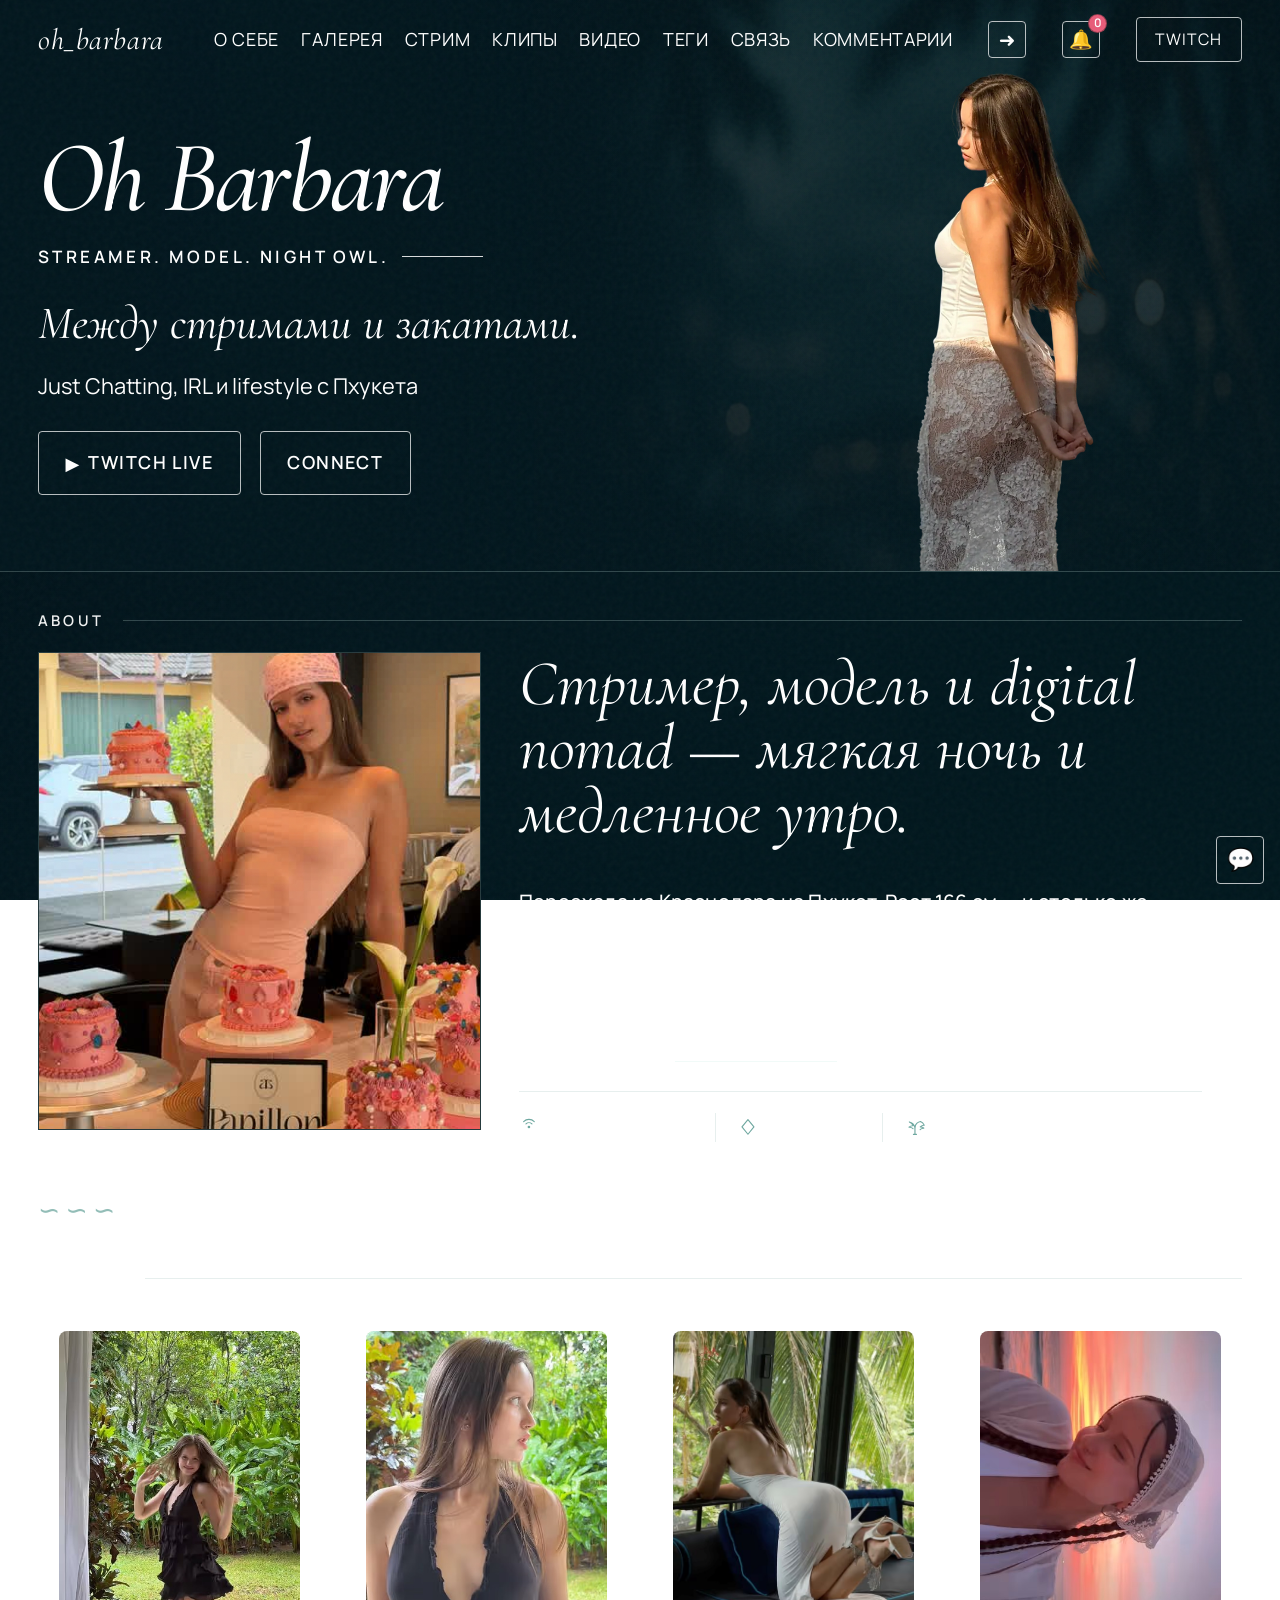
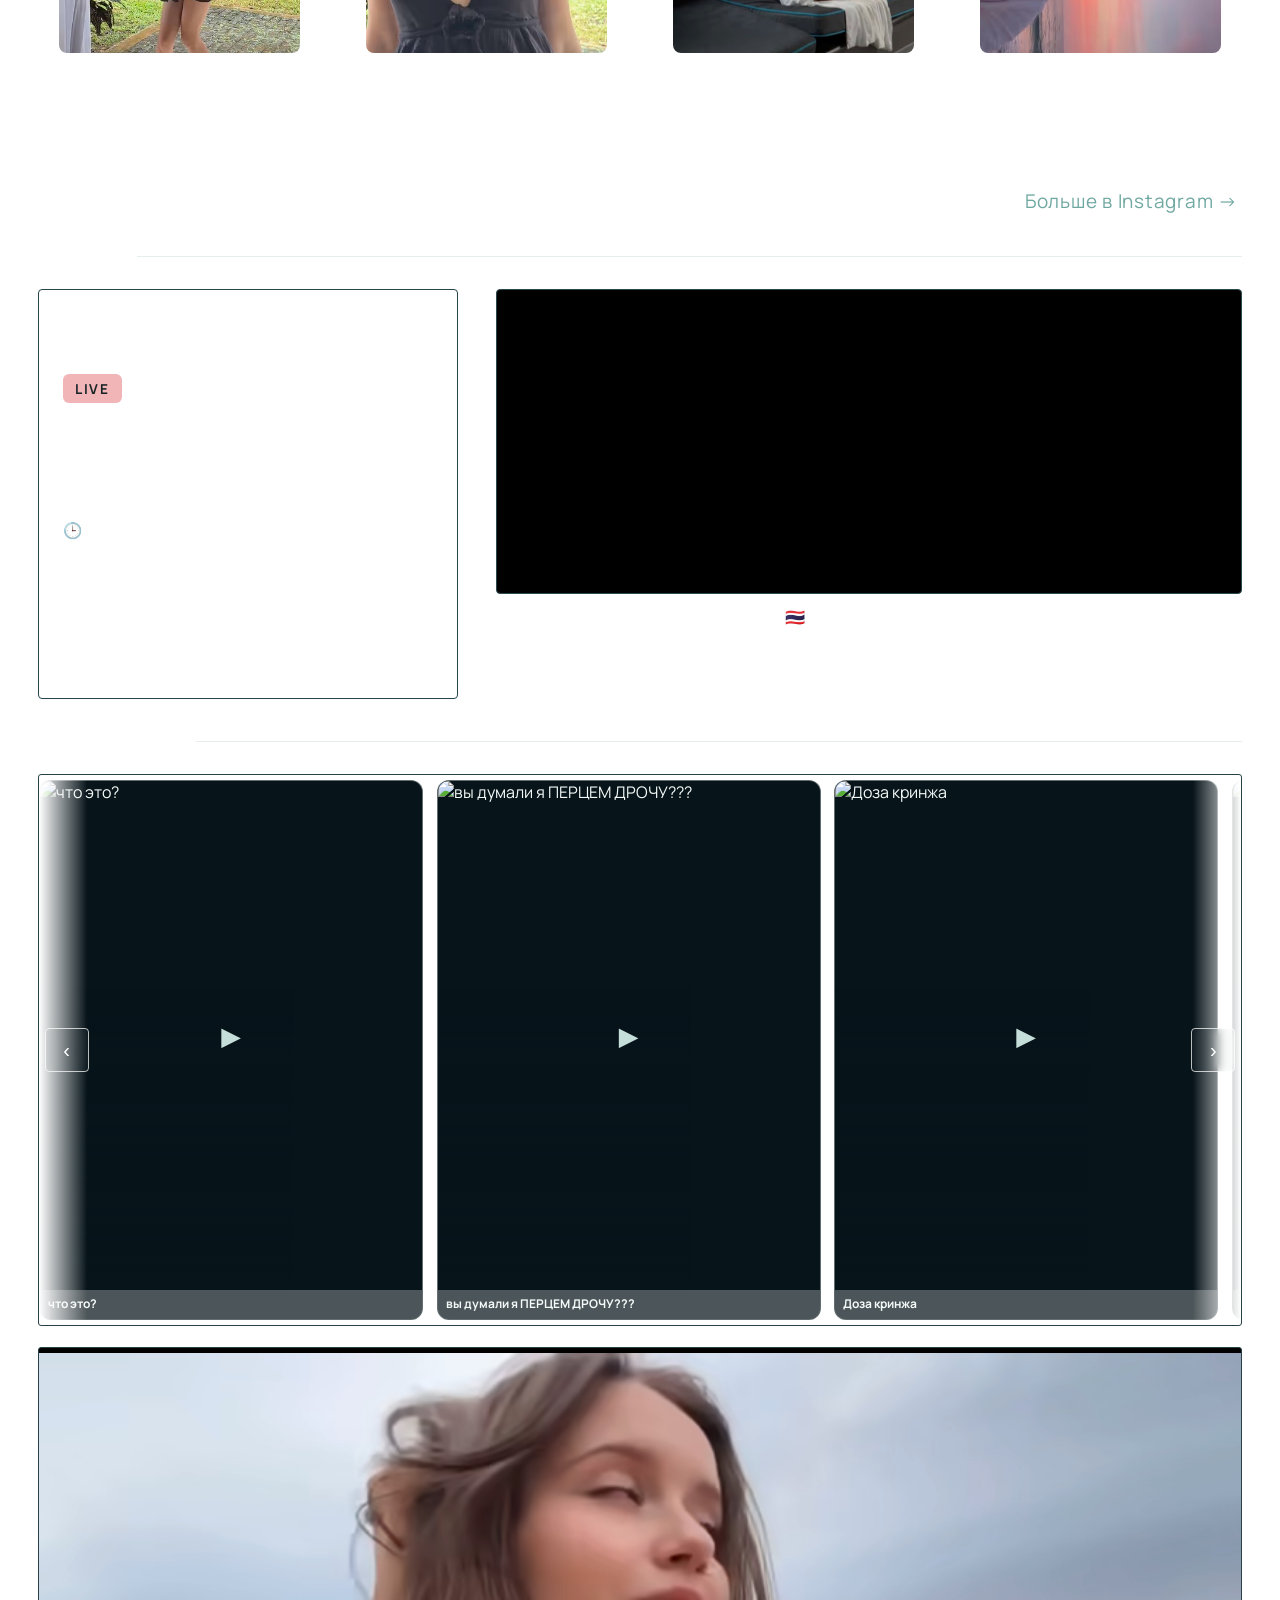
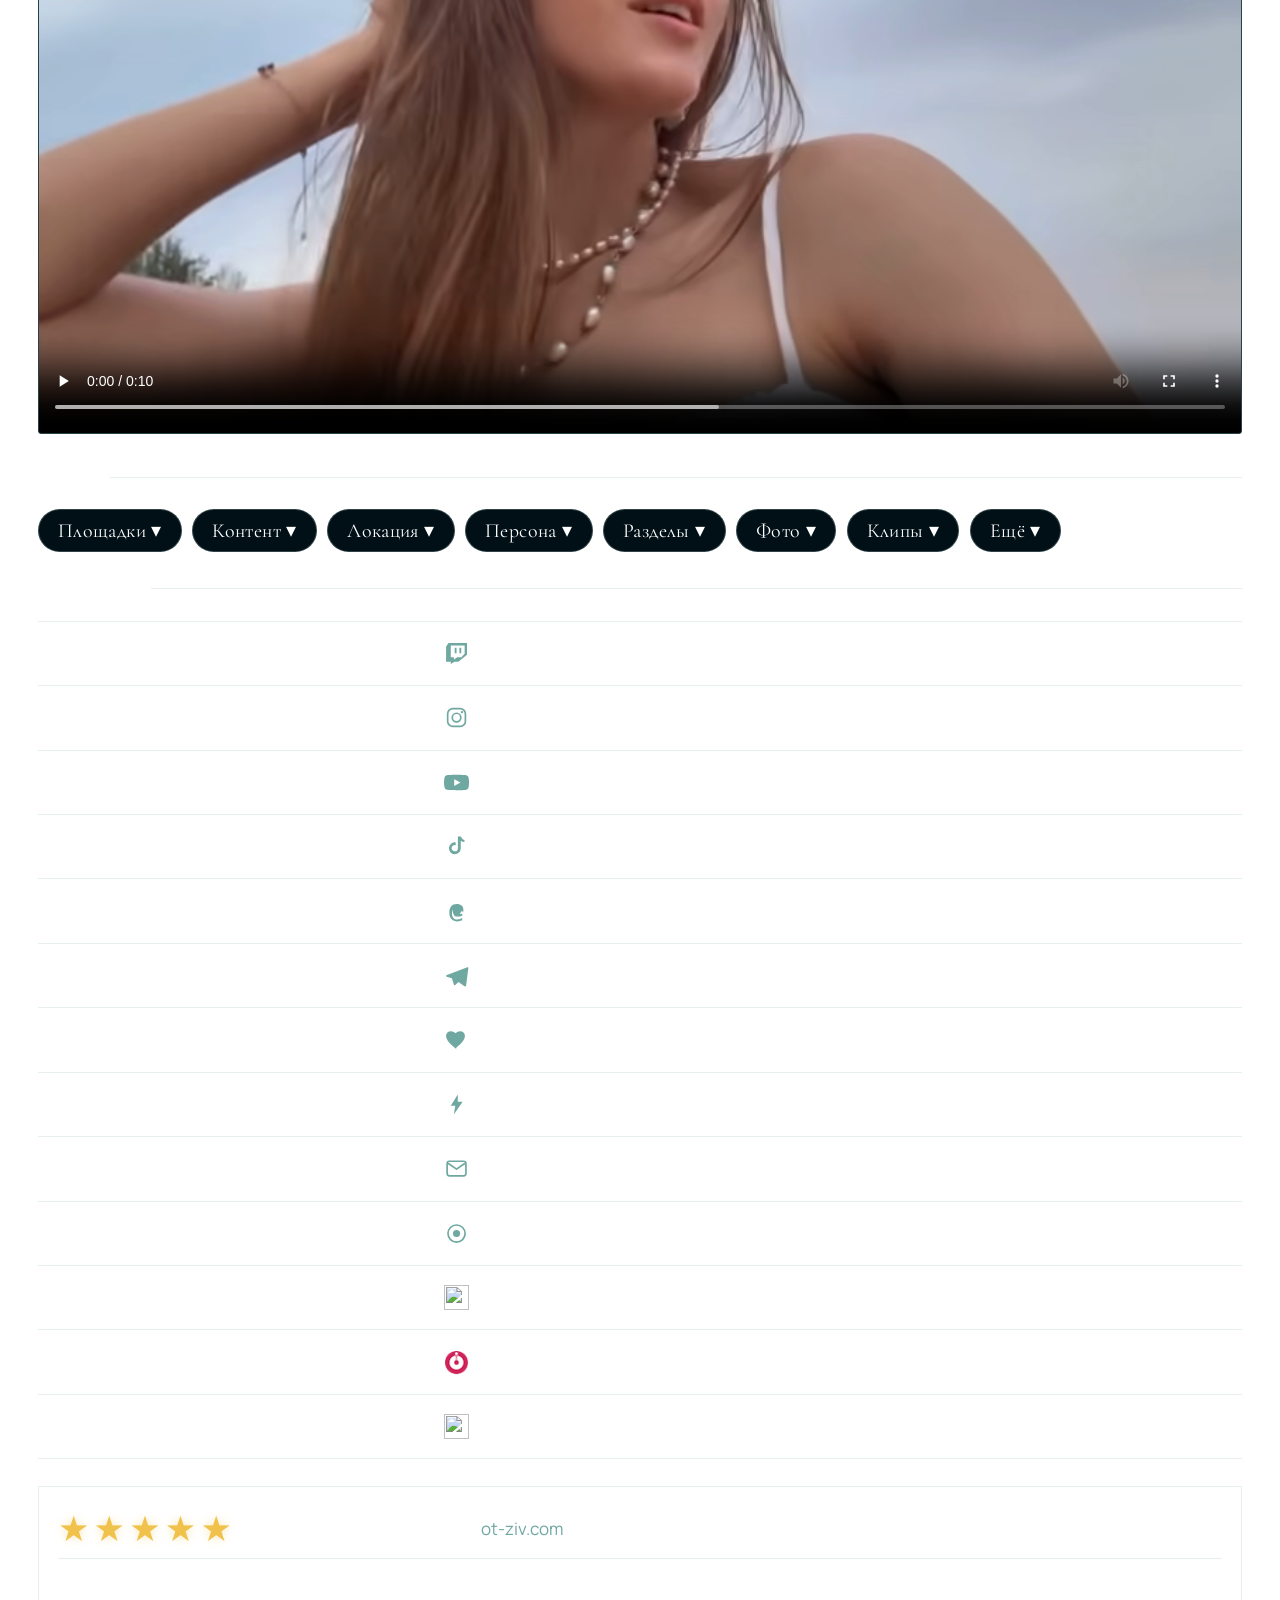
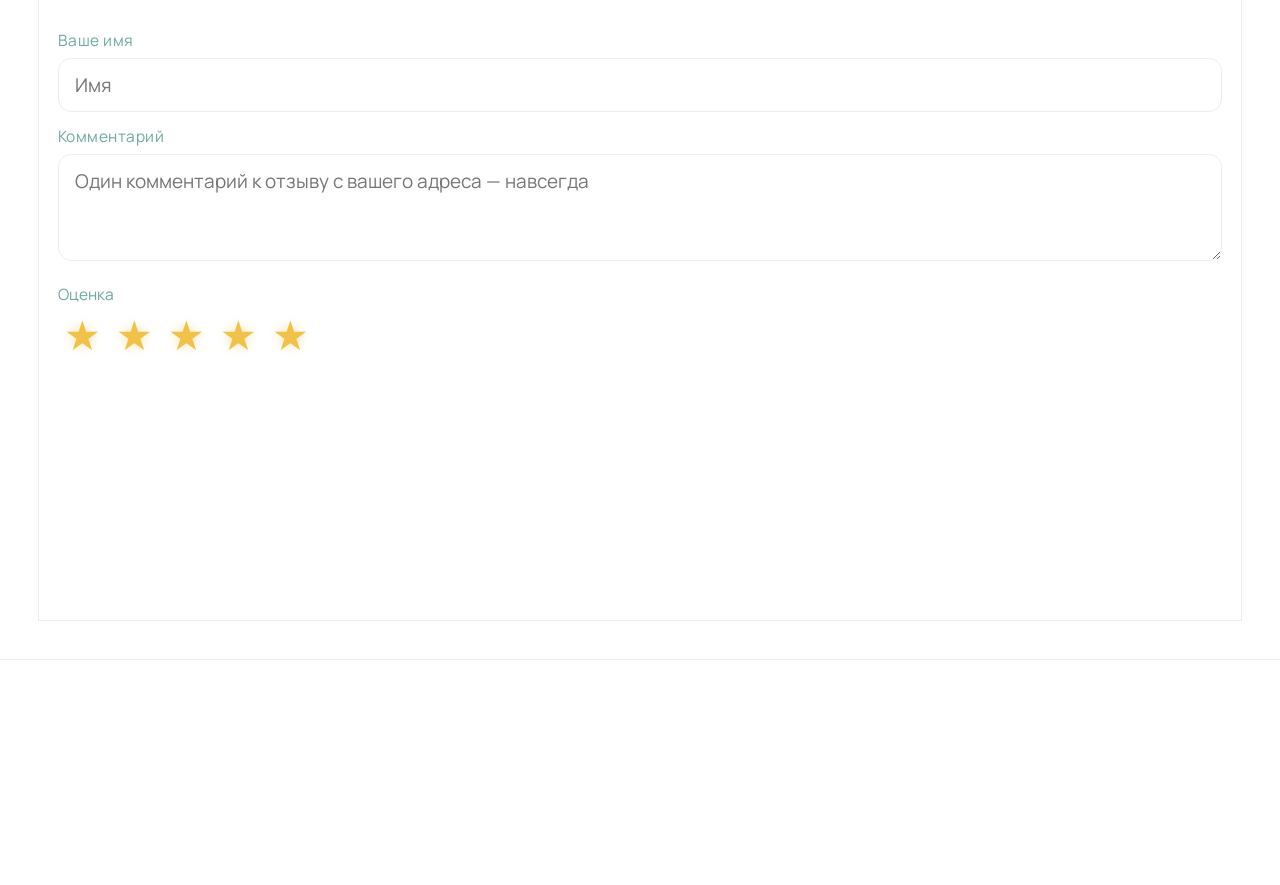
==== commit a32f1437: "Update index.html" ====
--- a/index.html
+++ b/index.html
@@ -1 +1,8 @@
-<!DOCTYPE html><html lang="ru" translate="yes"><head><meta charset="UTF-8" /><meta name="viewport" content="width=device-width, initial-scale=1.0" /><title>Oh Barbara</title><meta name="description" id="ob-desc" content="Ох_Барбара — стример и модель. Lifestyle & fashion из Пхукета. Twitch, Instagram, Telegram." /><meta name="keywords" id="ob-kw" content="oh-barbara, oh_barbara, ох-барбара, Ох_Барбара, стример, модель, Twitch, Instagram, Пхукет, Just Chatting, IRL, lifestyle, fashion" /><meta name="robots" content="index, follow, max-image-preview:large, max-snippet:-1, max-video-preview:-1" /><meta name="author" content="oh_barbara" /><meta property="og:type" content="website" /><meta property="og:locale" content="ru_RU" /><meta property="og:site_name" content="oh_barbara" /><meta property="og:url" id="ob-og-url" content="https://oh-barbara.com/" /><meta property="og:title" id="ob-og-title" content="oh_barbara — Streamer & Model" /><meta property="og:description" id="ob-og-desc" content="Streamer & Model from Phuket. Lifestyle & fashion content." /><meta property="og:image" content="https://oh-barbara.com/assets/profile.webp" /><meta name="twitter:card" content="summary_large_image" /><meta name="twitter:title" id="ob-tw-title" content="oh_barbara — Streamer & Model" /><meta name="twitter:description" id="ob-tw-desc" content="Streamer & Model from Phuket. Lifestyle & fashion content." /><meta name="twitter:image" content="https://oh-barbara.com/assets/profile.webp" /><link rel="canonical" id="ob-canon" href="https://oh-barbara.com/" /><link rel="alternate" type="application/json" href="data/tags.json" title="Tags catalog" /><link rel="icon" href="assets/profile.webp" type="image/webp" /><link rel="prefetch" href="oh-barbara-clips.html?embed=1&v=18" /><link rel="dns-prefetch" href="https://static-cdn.jtvnw.net" /><link rel="preconnect" href="https://fonts.googleapis.com" /><link rel="preconnect" href="https://fonts.gstatic.com" crossorigin /><link rel="stylesheet" href="https://fonts.googleapis.com/css2?family=Cormorant+Garamond:ital,wght@0,400;0,600;1,400&family=Manrope:wght@400;500;600&display=optional" /><link rel="preload" as="image" href="assets/fon.webp" type="image/webp" fetchpriority="high" /><link rel="stylesheet" href="styles.css?v=125" /><script type="application/ld+json" id="ob-ld-org">{ "@context": "https://schema.org", "@type": "Person", "@id": "https://oh-barbara.com/#person", "name": "oh_barbara", "alternateName": ["oh_barbara", "Ох_Барбара", "oh-barbara", "ох-барбара"], "url": "https://oh-barbara.com/", "image": "https://oh-barbara.com/assets/profile.webp", "jobTitle": "Streamer & Model", "description": "Стример и модель. Lifestyle & fashion из Пхукета.", "email": "oh.barbara@mail.ru", "homeLocation":{ "@type": "Place", "name": "Phuket"}, "sameAs": [ "https://www.twitch.tv/oh_barbara", "https://www.instagram.com/oh_barbara_/", "https://t.me/oh_barbara", "https://www.donationalerts.com/r/oh_barbara", "https://boosty.to/oh_barbara" ]} </script><script type="application/ld+json" id="ob-ld-website">{ "@context": "https://schema.org", "@type": "WebSite", "@id": "https://oh-barbara.com/#website", "url": "https://oh-barbara.com/", "name": "oh_barbara", "description": "Стример и модель. Lifestyle & fashion из Пхукета.", "inLanguage": "ru-RU", "publisher":{ "@id": "https://oh-barbara.com/#person"}, "potentialAction":{ "@type": "SearchAction", "target":{ "@type": "EntryPoint", "urlTemplate": "https://oh-barbara.com/index.html?id={search_term_string}"}, "query-input": "required name=search_term_string"}} </script><script type="application/ld+json" id="ob-ld-webpage">{ "@context": "https://schema.org", "@type": "WebPage", "@id": "https://oh-barbara.com/#webpage", "url": "https://oh-barbara.com/", "name": "oh_barbara — Streamer & Model", "description": "Ох_Барбара — стример и модель. Lifestyle & fashion из Пхукета.", "isPartOf":{ "@id": "https://oh-barbara.com/#website"}, "about":{ "@id": "https://oh-barbara.com/#person"}, "primaryImageOfPage":{ "@type": "ImageObject", "url": "https://oh-barbara.com/assets/profile.webp"}, "inLanguage": "ru-RU"} </script><script type="application/ld+json" id="ob-ld-foto">{ "@context": "https://schema.org", "@graph": [ { "@type": "CollectionPage", "@id": "https://oh-barbara.com/index.html?id=oh-barbara_gallery#page", "url": "https://oh-barbara.com/index.html?id=oh-barbara_gallery", "name": "Фото oh_barbara — галерея", "description": "Фотографии oh_barbara / Ох_Барбара из галереи", "inLanguage": "ru-RU", "isPartOf": { "@id": "https://oh-barbara.com/#website" }, "about": { "@id": "https://oh-barbara.com/#person" }, "mainEntity": { "@id": "https://oh-barbara.com/#foto-list" } }, { "@type": "ItemList", "@id": "https://oh-barbara.com/#foto-list", "name": "Фото oh_barbara", "numberOfItems": 55, "itemListOrder": "https://schema.org/ItemListOrderAscending", "itemListElement": [ { "@type": "ListItem", "position": 1, "url": "https://oh-barbara.com/index.html?id=oh-barbara_doors-to-heaven-fyp", "item": { "@type": "ImageObject", "@id": "https://oh-barbara.com/index.html?id=oh-barbara_doors-to-heaven-fyp", "name": "doors to heaven #fyp", "description": "doors to heaven #fyp — oh_barbara / Ох_Барбара · gallery", "url": "https://oh-barbara.com/index.html?id=oh-barbara_doors-to-heaven-fyp", "contentUrl": "https://oh-barbara.com/assets/img/oh-barbara_doors-to-heaven-fyp.jpg", "thumbnailUrl": [ "https://oh-barbara.com/assets/img/oh-barbara_doors-to-heaven-fyp.jpg" ], "caption": "doors to heaven #fyp", "author": { "@type": "Person", "name": "oh_barbara", "url": "https://oh-barbara.com/", "sameAs": [ "https://www.twitch.tv/oh_barbara", "https://www.instagram.com/oh_barbara" ] }, "isPartOf": { "@id": "https://oh-barbara.com/#foto-list" } } }, { "@type": "ListItem", "position": 2, "url": "https://oh-barbara.com/index.html?id=oh-barbara_woke-up-in-the-jungle-fyp", "item": { "@type": "ImageObject", "@id": "https://oh-barbara.com/index.html?id=oh-barbara_woke-up-in-the-jungle-fyp", "name": "woke up in the jungle #fyp", "description": "woke up in the jungle #fyp — oh_barbara / Ох_Барбара · gallery", "url": "https://oh-barbara.com/index.html?id=oh-barbara_woke-up-in-the-jungle-fyp", "contentUrl": "https://oh-barbara.com/assets/img/oh-barbara_woke-up-in-the-jungle-fyp.jpg", "thumbnailUrl": [ "https://oh-barbara.com/assets/img/oh-barbara_woke-up-in-the-jungle-fyp.jpg" ], "caption": "woke up in the jungle #fyp", "author": { "@type": "Person", "name": "oh_barbara", "url": "https://oh-barbara.com/", "sameAs": [ "https://www.twitch.tv/oh_barbara", "https://www.instagram.com/oh_barbara" ] }, "isPartOf": { "@id": "https://oh-barbara.com/#foto-list" } } }, { "@type": "ListItem", "position": 3, "url": "https://oh-barbara.com/index.html?id=oh-barbara_do-it-again-sri-panwa-baba-crew-thailand-fyp-dres-phuket", "item": { "@type": "ImageObject", "@id": "https://oh-barbara.com/index.html?id=oh-barbara_do-it-again-sri-panwa-baba-crew-thailand-fyp-dres-phuket", "name": "DO IT AGAIN !!! @Sri panwa \u0026 Baba Crew #thailand🇹🇭 #fyp...", "description": "DO IT AGAIN !!! @Sri panwa \u0026 Baba Crew #thailand🇹🇭 #fyp... — oh_barbara / Ох_Барбара · gallery", "url": "https://oh-barbara.com/index.html?id=oh-barbara_do-it-again-sri-panwa-baba-crew-thailand-fyp-dres-phuket", "contentUrl": "https://oh-barbara.com/assets/img/oh-barbara_do-it-again-sri-panwa-baba-crew-thailand-fyp-dres-phuket.jpg", "thumbnailUrl": [ "https://oh-barbara.com/assets/img/oh-barbara_do-it-again-sri-panwa-baba-crew-thailand-fyp-dres-phuket.jpg" ], "caption": "DO IT AGAIN !!! @Sri panwa \u0026 Baba Crew #thailand🇹🇭 #fyp...", "author": { "@type": "Person", "name": "oh_barbara", "url": "https://oh-barbara.com/", "sameAs": [ "https://www.twitch.tv/oh_barbara", "https://www.instagram.com/oh_barbara" ] }, "isPartOf": { "@id": "https://oh-barbara.com/#foto-list" } } }, { "@type": "ListItem", "position": 4, "url": "https://oh-barbara.com/index.html?id=oh-barbara_my-new-year-s-sunset-sea-songkran-thailand", "item": { "@type": "ImageObject", "@id": "https://oh-barbara.com/index.html?id=oh-barbara_my-new-year-s-sunset-sea-songkran-thailand", "name": "my New Year\u0027s sunset 🌅 #sea #songkran #thailand🇹🇭", "description": "my New Year\u0027s sunset 🌅 #sea #songkran #thailand🇹🇭 — oh_barbara / Ох_Барбара · gallery", "url": "https://oh-barbara.com/index.html?id=oh-barbara_my-new-year-s-sunset-sea-songkran-thailand", "contentUrl": "https://oh-barbara.com/assets/img/oh-barbara_my-new-year-s-sunset-sea-songkran-thailand.jpg", "thumbnailUrl": [ "https://oh-barbara.com/assets/img/oh-barbara_my-new-year-s-sunset-sea-songkran-thailand.jpg" ], "caption": "my New Year\u0027s sunset 🌅 #sea #songkran #thailand🇹🇭", "author": { "@type": "Person", "name": "oh_barbara", "url": "https://oh-barbara.com/", "sameAs": [ "https://www.twitch.tv/oh_barbara", "https://www.instagram.com/oh_barbara" ] }, "isPartOf": { "@id": "https://oh-barbara.com/#foto-list" } } }, { "@type": "ListItem", "position": 5, "url": "https://oh-barbara.com/index.html?id=oh-barbara_sweet-20-years", "item": { "@type": "ImageObject", "@id": "https://oh-barbara.com/index.html?id=oh-barbara_sweet-20-years", "name": "Sweet 20 years 🥳🌶️❤️‍🔥", "description": "Sweet 20 years 🥳🌶️❤️‍🔥 — oh_barbara / Ох_Барбара · gallery", "url": "https://oh-barbara.com/index.html?id=oh-barbara_sweet-20-years", "contentUrl": "https://oh-barbara.com/assets/img/oh-barbara_sweet-20-years.jpg", "thumbnailUrl": [ "https://oh-barbara.com/assets/img/oh-barbara_sweet-20-years.jpg" ], "caption": "Sweet 20 years 🥳🌶️❤️‍🔥", "author": { "@type": "Person", "name": "oh_barbara", "url": "https://oh-barbara.com/", "sameAs": [ "https://www.twitch.tv/oh_barbara", "https://www.instagram.com/oh_barbara" ] }, "isPartOf": { "@id": "https://oh-barbara.com/#foto-list" } } }, { "@type": "ListItem", "position": 6, "url": "https://oh-barbara.com/index.html?id=oh-barbara_happy-birthday-to-my", "item": { "@type": "ImageObject", "@id": "https://oh-barbara.com/index.html?id=oh-barbara_happy-birthday-to-my", "name": "Happy birthday to my 😍🥳", "description": "Happy birthday to my 😍🥳 — oh_barbara / Ох_Барбара · gallery", "url": "https://oh-barbara.com/index.html?id=oh-barbara_happy-birthday-to-my", "contentUrl": "https://oh-barbara.com/assets/img/oh-barbara_happy-birthday-to-my.jpg", "thumbnailUrl": [ "https://oh-barbara.com/assets/img/oh-barbara_happy-birthday-to-my.jpg" ], "caption": "Happy birthday to my 😍🥳", "author": { "@type": "Person", "name": "oh_barbara", "url": "https://oh-barbara.com/", "sameAs": [ "https://www.twitch.tv/oh_barbara", "https://www.instagram.com/oh_barbara" ] }, "isPartOf": { "@id": "https://oh-barbara.com/#foto-list" } } }, { "@type": "ListItem", "position": 7, "url": "https://oh-barbara.com/index.html?id=oh-barbara_my-favorite-routine-with-lya-lincen-sea-naturalcosmetics-fyp", "item": { "@type": "ImageObject", "@id": "https://oh-barbara.com/index.html?id=oh-barbara_my-favorite-routine-with-lya-lincen-sea-naturalcosmetics-fyp", "name": "My favorite routine with @LYA LINCEN 🌴#sea #naturalcosme...", "description": "My favorite routine with @LYA LINCEN 🌴#sea #naturalcosme... — oh_barbara / Ох_Барбара · gallery", "url": "https://oh-barbara.com/index.html?id=oh-barbara_my-favorite-routine-with-lya-lincen-sea-naturalcosmetics-fyp", "contentUrl": "https://oh-barbara.com/assets/img/oh-barbara_my-favorite-routine-with-lya-lincen-sea-naturalcosmetics-fyp.jpg", "thumbnailUrl": [ "https://oh-barbara.com/assets/img/oh-barbara_my-favorite-routine-with-lya-lincen-sea-naturalcosmetics-fyp.jpg" ], "caption": "My favorite routine with @LYA LINCEN 🌴#sea #naturalcosme...", "author": { "@type": "Person", "name": "oh_barbara", "url": "https://oh-barbara.com/", "sameAs": [ "https://www.twitch.tv/oh_barbara", "https://www.instagram.com/oh_barbara" ] }, "isPartOf": { "@id": "https://oh-barbara.com/#foto-list" } } }, { "@type": "ListItem", "position": 8, "url": "https://oh-barbara.com/index.html?id=oh-barbara_fyp", "item": { "@type": "ImageObject", "@id": "https://oh-barbara.com/index.html?id=oh-barbara_fyp", "name": "#fyp", "description": "#fyp — oh_barbara / Ох_Барбара · gallery", "url": "https://oh-barbara.com/index.html?id=oh-barbara_fyp", "contentUrl": "https://oh-barbara.com/assets/img/oh-barbara_fyp.jpg", "thumbnailUrl": [ "https://oh-barbara.com/assets/img/oh-barbara_fyp.jpg" ], "caption": "#fyp", "author": { "@type": "Person", "name": "oh_barbara", "url": "https://oh-barbara.com/", "sameAs": [ "https://www.twitch.tv/oh_barbara", "https://www.instagram.com/oh_barbara" ] }, "isPartOf": { "@id": "https://oh-barbara.com/#foto-list" } } }, { "@type": "ListItem", "position": 9, "url": "https://oh-barbara.com/index.html?id=oh-barbara_perfume-creation-vlog-tropical-vibes-from-thailand-made-with-love-at-herbsmetics", "item": { "@type": "ImageObject", "@id": "https://oh-barbara.com/index.html?id=oh-barbara_perfume-creation-vlog-tropical-vibes-from-thailand-made-with-love-at-herbsmetics", "name": "Perfume creation vlog - tropical vibes from Thailand 🌴✨ ...", "description": "Perfume creation vlog - tropical vibes from Thailand 🌴✨ ... — oh_barbara / Ох_Барбара · gallery", "url": "https://oh-barbara.com/index.html?id=oh-barbara_perfume-creation-vlog-tropical-vibes-from-thailand-made-with-love-at-herbsmetics", "contentUrl": "https://oh-barbara.com/assets/img/oh-barbara_perfume-creation-vlog-tropical-vibes-from-thailand-made-with-love-at-herbsmetics.jpg", "thumbnailUrl": [ "https://oh-barbara.com/assets/img/oh-barbara_perfume-creation-vlog-tropical-vibes-from-thailand-made-with-love-at-herbsmetics.jpg" ], "caption": "Perfume creation vlog - tropical vibes from Thailand 🌴✨ ...", "author": { "@type": "Person", "name": "oh_barbara", "url": "https://oh-barbara.com/", "sameAs": [ "https://www.twitch.tv/oh_barbara", "https://www.instagram.com/oh_barbara" ] }, "isPartOf": { "@id": "https://oh-barbara.com/#foto-list" } } }, { "@type": "ListItem", "position": 10, "url": "https://oh-barbara.com/index.html?id=oh-barbara_sports-vlog-fyp-lifestyle-thailand-friends-sports", "item": { "@type": "ImageObject", "@id": "https://oh-barbara.com/index.html?id=oh-barbara_sports-vlog-fyp-lifestyle-thailand-friends-sports", "name": "Sports vlog #fyp #lifestyle #thailand #friends #sports", "description": "Sports vlog #fyp #lifestyle #thailand #friends #sports — oh_barbara / Ох_Барбара · gallery", "url": "https://oh-barbara.com/index.html?id=oh-barbara_sports-vlog-fyp-lifestyle-thailand-friends-sports", "contentUrl": "https://oh-barbara.com/assets/img/oh-barbara_sports-vlog-fyp-lifestyle-thailand-friends-sports.jpg", "thumbnailUrl": [ "https://oh-barbara.com/assets/img/oh-barbara_sports-vlog-fyp-lifestyle-thailand-friends-sports.jpg" ], "caption": "Sports vlog #fyp #lifestyle #thailand #friends #sports", "author": { "@type": "Person", "name": "oh_barbara", "url": "https://oh-barbara.com/", "sameAs": [ "https://www.twitch.tv/oh_barbara", "https://www.instagram.com/oh_barbara" ] }, "isPartOf": { "@id": "https://oh-barbara.com/#foto-list" } } }, { "@type": "ListItem", "position": 11, "url": "https://oh-barbara.com/index.html?id=oh-barbara_my-glasses-fyp-lifestyle-thailand-swimsuit", "item": { "@type": "ImageObject", "@id": "https://oh-barbara.com/index.html?id=oh-barbara_my-glasses-fyp-lifestyle-thailand-swimsuit", "name": "My glasses #fyp #lifestyle #thailand #swimsuit", "description": "My glasses #fyp #lifestyle #thailand #swimsuit — oh_barbara / Ох_Барбара · gallery", "url": "https://oh-barbara.com/index.html?id=oh-barbara_my-glasses-fyp-lifestyle-thailand-swimsuit", "contentUrl": "https://oh-barbara.com/assets/img/oh-barbara_my-glasses-fyp-lifestyle-thailand-swimsuit.jpg", "thumbnailUrl": [ "https://oh-barbara.com/assets/img/oh-barbara_my-glasses-fyp-lifestyle-thailand-swimsuit.jpg" ], "caption": "My glasses #fyp #lifestyle #thailand #swimsuit", "author": { "@type": "Person", "name": "oh_barbara", "url": "https://oh-barbara.com/", "sameAs": [ "https://www.twitch.tv/oh_barbara", "https://www.instagram.com/oh_barbara" ] }, "isPartOf": { "@id": "https://oh-barbara.com/#foto-list" } } }, { "@type": "ListItem", "position": 12, "url": "https://oh-barbara.com/index.html?id=oh-barbara_bad-girls-fyp-lifestyle-thailand-dance-friends-angelina", "item": { "@type": "ImageObject", "@id": "https://oh-barbara.com/index.html?id=oh-barbara_bad-girls-fyp-lifestyle-thailand-dance-friends-angelina", "name": "bad girls #fyp #lifestyle #thailand #dance #friends @Ange...", "description": "bad girls #fyp #lifestyle #thailand #dance #friends @Ange... — oh_barbara / Ох_Барбара · gallery", "url": "https://oh-barbara.com/index.html?id=oh-barbara_bad-girls-fyp-lifestyle-thailand-dance-friends-angelina", "contentUrl": "https://oh-barbara.com/assets/img/oh-barbara_bad-girls-fyp-lifestyle-thailand-dance-friends-angelina.jpg", "thumbnailUrl": [ "https://oh-barbara.com/assets/img/oh-barbara_bad-girls-fyp-lifestyle-thailand-dance-friends-angelina.jpg" ], "caption": "bad girls #fyp #lifestyle #thailand #dance #friends @Ange...", "author": { "@type": "Person", "name": "oh_barbara", "url": "https://oh-barbara.com/", "sameAs": [ "https://www.twitch.tv/oh_barbara", "https://www.instagram.com/oh_barbara" ] }, "isPartOf": { "@id": "https://oh-barbara.com/#foto-list" } } }, { "@type": "ListItem", "position": 13, "url": "https://oh-barbara.com/index.html?id=oh-barbara_my-favorite-exercise-fyp-lifestyle-thailand-sportstiktok", "item": { "@type": "ImageObject", "@id": "https://oh-barbara.com/index.html?id=oh-barbara_my-favorite-exercise-fyp-lifestyle-thailand-sportstiktok", "name": "my favorite exercise🥰 #fyp #lifestyle #thailand #sportst...", "description": "my favorite exercise🥰 #fyp #lifestyle #thailand #sportst... — oh_barbara / Ох_Барбара · gallery", "url": "https://oh-barbara.com/index.html?id=oh-barbara_my-favorite-exercise-fyp-lifestyle-thailand-sportstiktok", "contentUrl": "https://oh-barbara.com/assets/img/oh-barbara_my-favorite-exercise-fyp-lifestyle-thailand-sportstiktok.jpg", "thumbnailUrl": [ "https://oh-barbara.com/assets/img/oh-barbara_my-favorite-exercise-fyp-lifestyle-thailand-sportstiktok.jpg" ], "caption": "my favorite exercise🥰 #fyp #lifestyle #thailand #sportst...", "author": { "@type": "Person", "name": "oh_barbara", "url": "https://oh-barbara.com/", "sameAs": [ "https://www.twitch.tv/oh_barbara", "https://www.instagram.com/oh_barbara" ] }, "isPartOf": { "@id": "https://oh-barbara.com/#foto-list" } } }, { "@type": "ListItem", "position": 14, "url": "https://oh-barbara.com/index.html?id=oh-barbara_lalalalala-fyp-lifestyle-dance", "item": { "@type": "ImageObject", "@id": "https://oh-barbara.com/index.html?id=oh-barbara_lalalalala-fyp-lifestyle-dance", "name": "Lalalalala #fyp #lifestyle #dance", "description": "Lalalalala #fyp #lifestyle #dance — oh_barbara / Ох_Барбара · gallery", "url": "https://oh-barbara.com/index.html?id=oh-barbara_lalalalala-fyp-lifestyle-dance", "contentUrl": "https://oh-barbara.com/assets/img/oh-barbara_lalalalala-fyp-lifestyle-dance.jpg", "thumbnailUrl": [ "https://oh-barbara.com/assets/img/oh-barbara_lalalalala-fyp-lifestyle-dance.jpg" ], "caption": "Lalalalala #fyp #lifestyle #dance", "author": { "@type": "Person", "name": "oh_barbara", "url": "https://oh-barbara.com/", "sameAs": [ "https://www.twitch.tv/oh_barbara", "https://www.instagram.com/oh_barbara" ] }, "isPartOf": { "@id": "https://oh-barbara.com/#foto-list" } } }, { "@type": "ListItem", "position": 15, "url": "https://oh-barbara.com/index.html?id=oh-barbara_my-kitty-thailand-catholic-fyp-lifestyle-kittensoftiktok", "item": { "@type": "ImageObject", "@id": "https://oh-barbara.com/index.html?id=oh-barbara_my-kitty-thailand-catholic-fyp-lifestyle-kittensoftiktok", "name": "My kitty 🥰 #thailand #catholic #fyp #lifestyle #kittenso...", "description": "My kitty 🥰 #thailand #catholic #fyp #lifestyle #kittenso... — oh_barbara / Ох_Барбара · gallery", "url": "https://oh-barbara.com/index.html?id=oh-barbara_my-kitty-thailand-catholic-fyp-lifestyle-kittensoftiktok", "contentUrl": "https://oh-barbara.com/assets/img/oh-barbara_my-kitty-thailand-catholic-fyp-lifestyle-kittensoftiktok.jpg", "thumbnailUrl": [ "https://oh-barbara.com/assets/img/oh-barbara_my-kitty-thailand-catholic-fyp-lifestyle-kittensoftiktok.jpg" ], "caption": "My kitty 🥰 #thailand #catholic #fyp #lifestyle #kittenso...", "author": { "@type": "Person", "name": "oh_barbara", "url": "https://oh-barbara.com/", "sameAs": [ "https://www.twitch.tv/oh_barbara", "https://www.instagram.com/oh_barbara" ] }, "isPartOf": { "@id": "https://oh-barbara.com/#foto-list" } } }, { "@type": "ListItem", "position": 16, "url": "https://oh-barbara.com/index.html?id=oh-barbara_a-beautiful-day-with-may-i-help-you-store-thailand-sea-fyp-phuket-lifestyle", "item": { "@type": "ImageObject", "@id": "https://oh-barbara.com/index.html?id=oh-barbara_a-beautiful-day-with-may-i-help-you-store-thailand-sea-fyp-phuket-lifestyle", "name": "A beautiful day with @MAY I HELP YOU STORE #thailand #sea...", "description": "A beautiful day with @MAY I HELP YOU STORE #thailand #sea... — oh_barbara / Ох_Барбара · gallery", "url": "https://oh-barbara.com/index.html?id=oh-barbara_a-beautiful-day-with-may-i-help-you-store-thailand-sea-fyp-phuket-lifestyle", "contentUrl": "https://oh-barbara.com/assets/img/oh-barbara_a-beautiful-day-with-may-i-help-you-store-thailand-sea-fyp-phuket-lifestyle.jpg", "thumbnailUrl": [ "https://oh-barbara.com/assets/img/oh-barbara_a-beautiful-day-with-may-i-help-you-store-thailand-sea-fyp-phuket-lifestyle.jpg" ], "caption": "A beautiful day with @MAY I HELP YOU STORE #thailand #sea...", "author": { "@type": "Person", "name": "oh_barbara", "url": "https://oh-barbara.com/", "sameAs": [ "https://www.twitch.tv/oh_barbara", "https://www.instagram.com/oh_barbara" ] }, "isPartOf": { "@id": "https://oh-barbara.com/#foto-list" } } }, { "@type": "ListItem", "position": 17, "url": "https://oh-barbara.com/index.html?id=oh-barbara_calm-day-fyp-thailand-lifestyle-dance-beachvibes", "item": { "@type": "ImageObject", "@id": "https://oh-barbara.com/index.html?id=oh-barbara_calm-day-fyp-thailand-lifestyle-dance-beachvibes", "name": "calm day #fyp #thailand #lifestyle #dance #beachvibes", "description": "calm day #fyp #thailand #lifestyle #dance #beachvibes — oh_barbara / Ох_Барбара · gallery", "url": "https://oh-barbara.com/index.html?id=oh-barbara_calm-day-fyp-thailand-lifestyle-dance-beachvibes", "contentUrl": "https://oh-barbara.com/assets/img/oh-barbara_calm-day-fyp-thailand-lifestyle-dance-beachvibes.jpg", "thumbnailUrl": [ "https://oh-barbara.com/assets/img/oh-barbara_calm-day-fyp-thailand-lifestyle-dance-beachvibes.jpg" ], "caption": "calm day #fyp #thailand #lifestyle #dance #beachvibes", "author": { "@type": "Person", "name": "oh_barbara", "url": "https://oh-barbara.com/", "sameAs": [ "https://www.twitch.tv/oh_barbara", "https://www.instagram.com/oh_barbara" ] }, "isPartOf": { "@id": "https://oh-barbara.com/#foto-list" } } }, { "@type": "ListItem", "position": 18, "url": "https://oh-barbara.com/index.html?id=oh-barbara_goddess-sambuca-fyp-thailand-lifestyle-sambuca", "item": { "@type": "ImageObject", "@id": "https://oh-barbara.com/index.html?id=oh-barbara_goddess-sambuca-fyp-thailand-lifestyle-sambuca", "name": "goddess sambuca🥵 #fyp #thailand #lifestyle #sambuca", "description": "goddess sambuca🥵 #fyp #thailand #lifestyle #sambuca — oh_barbara / Ох_Барбара · gallery", "url": "https://oh-barbara.com/index.html?id=oh-barbara_goddess-sambuca-fyp-thailand-lifestyle-sambuca", "contentUrl": "https://oh-barbara.com/assets/img/oh-barbara_goddess-sambuca-fyp-thailand-lifestyle-sambuca.jpg", "thumbnailUrl": [ "https://oh-barbara.com/assets/img/oh-barbara_goddess-sambuca-fyp-thailand-lifestyle-sambuca.jpg" ], "caption": "goddess sambuca🥵 #fyp #thailand #lifestyle #sambuca", "author": { "@type": "Person", "name": "oh_barbara", "url": "https://oh-barbara.com/", "sameAs": [ "https://www.twitch.tv/oh_barbara", "https://www.instagram.com/oh_barbara" ] }, "isPartOf": { "@id": "https://oh-barbara.com/#foto-list" } } }, { "@type": "ListItem", "position": 19, "url": "https://oh-barbara.com/index.html?id=oh-barbara_i-danced-at-100-fyp-thailand-dance-phuket-lifestyle", "item": { "@type": "ImageObject", "@id": "https://oh-barbara.com/index.html?id=oh-barbara_i-danced-at-100-fyp-thailand-dance-phuket-lifestyle", "name": "I danced at 100%? 🥹 #fyp #thailand #dance #phuket #lifes...", "description": "I danced at 100%? 🥹 #fyp #thailand #dance #phuket #lifes... — oh_barbara / Ох_Барбара · gallery", "url": "https://oh-barbara.com/index.html?id=oh-barbara_i-danced-at-100-fyp-thailand-dance-phuket-lifestyle", "contentUrl": "https://oh-barbara.com/assets/img/oh-barbara_i-danced-at-100-fyp-thailand-dance-phuket-lifestyle.jpg", "thumbnailUrl": [ "https://oh-barbara.com/assets/img/oh-barbara_i-danced-at-100-fyp-thailand-dance-phuket-lifestyle.jpg" ], "caption": "I danced at 100%? 🥹 #fyp #thailand #dance #phuket #lifes...", "author": { "@type": "Person", "name": "oh_barbara", "url": "https://oh-barbara.com/", "sameAs": [ "https://www.twitch.tv/oh_barbara", "https://www.instagram.com/oh_barbara" ] }, "isPartOf": { "@id": "https://oh-barbara.com/#foto-list" } } }, { "@type": "ListItem", "position": 20, "url": "https://oh-barbara.com/index.html?id=oh-barbara_sawadee-meooow-fyp-thailand-meowmeow-phuket-lifestyle", "item": { "@type": "ImageObject", "@id": "https://oh-barbara.com/index.html?id=oh-barbara_sawadee-meooow-fyp-thailand-meowmeow-phuket-lifestyle", "name": "Sawadee meooow #fyp #thailand #meowmeow #phuket #lifestyle", "description": "Sawadee meooow #fyp #thailand #meowmeow #phuket #lifestyle — oh_barbara / Ох_Барбара · gallery", "url": "https://oh-barbara.com/index.html?id=oh-barbara_sawadee-meooow-fyp-thailand-meowmeow-phuket-lifestyle", "contentUrl": "https://oh-barbara.com/assets/img/oh-barbara_sawadee-meooow-fyp-thailand-meowmeow-phuket-lifestyle.jpg", "thumbnailUrl": [ "https://oh-barbara.com/assets/img/oh-barbara_sawadee-meooow-fyp-thailand-meowmeow-phuket-lifestyle.jpg" ], "caption": "Sawadee meooow #fyp #thailand #meowmeow #phuket #lifestyle", "author": { "@type": "Person", "name": "oh_barbara", "url": "https://oh-barbara.com/", "sameAs": [ "https://www.twitch.tv/oh_barbara", "https://www.instagram.com/oh_barbara" ] }, "isPartOf": { "@id": "https://oh-barbara.com/#foto-list" } } }, { "@type": "ListItem", "position": 21, "url": "https://oh-barbara.com/index.html?id=oh-barbara_fyp-thailand-model", "item": { "@type": "ImageObject", "@id": "https://oh-barbara.com/index.html?id=oh-barbara_fyp-thailand-model", "name": "#fyp #thailand #model", "description": "#fyp #thailand #model — oh_barbara / Ох_Барбара · gallery", "url": "https://oh-barbara.com/index.html?id=oh-barbara_fyp-thailand-model", "contentUrl": "https://oh-barbara.com/assets/img/oh-barbara_fyp-thailand-model.jpg", "thumbnailUrl": [ "https://oh-barbara.com/assets/img/oh-barbara_fyp-thailand-model.jpg" ], "caption": "#fyp #thailand #model", "author": { "@type": "Person", "name": "oh_barbara", "url": "https://oh-barbara.com/", "sameAs": [ "https://www.twitch.tv/oh_barbara", "https://www.instagram.com/oh_barbara" ] }, "isPartOf": { "@id": "https://oh-barbara.com/#foto-list" } } }, { "@type": "ListItem", "position": 22, "url": "https://oh-barbara.com/index.html?id=oh-barbara_pic-7559563984358231317", "item": { "@type": "ImageObject", "@id": "https://oh-barbara.com/index.html?id=oh-barbara_pic-7559563984358231317", "name": "Ох_Барбара — ?", "description": "Ох_Барбара — ? — oh_barbara / Ох_Барбара · gallery", "url": "https://oh-barbara.com/index.html?id=oh-barbara_pic-7559563984358231317", "contentUrl": "https://oh-barbara.com/assets/img/oh-barbara_pic-7559563984358231317.jpg", "thumbnailUrl": [ "https://oh-barbara.com/assets/img/oh-barbara_pic-7559563984358231317.jpg" ], "caption": "Ох_Барбара — ?", "author": { "@type": "Person", "name": "oh_barbara", "url": "https://oh-barbara.com/", "sameAs": [ "https://www.twitch.tv/oh_barbara", "https://www.instagram.com/oh_barbara" ] }, "isPartOf": { "@id": "https://oh-barbara.com/#foto-list" } } }, { "@type": "ListItem", "position": 23, "url": "https://oh-barbara.com/index.html?id=oh-barbara_catching-flights-feelings-but-mostly-flights-off-to-another-story-tiktokawardsvn", "item": { "@type": "ImageObject", "@id": "https://oh-barbara.com/index.html?id=oh-barbara_catching-flights-feelings-but-mostly-flights-off-to-another-story-tiktokawardsvn", "name": "Catching flights \u0026 feelings (but mostly flights) ✈️ off t...", "description": "Catching flights \u0026 feelings (but mostly flights) ✈️ off t... — oh_barbara / Ох_Барбара · gallery", "url": "https://oh-barbara.com/index.html?id=oh-barbara_catching-flights-feelings-but-mostly-flights-off-to-another-story-tiktokawardsvn", "contentUrl": "https://oh-barbara.com/assets/img/oh-barbara_catching-flights-feelings-but-mostly-flights-off-to-another-story-tiktokawardsvn.jpg", "thumbnailUrl": [ "https://oh-barbara.com/assets/img/oh-barbara_catching-flights-feelings-but-mostly-flights-off-to-another-story-tiktokawardsvn.jpg" ], "caption": "Catching flights \u0026 feelings (but mostly flights) ✈️ off t...", "author": { "@type": "Person", "name": "oh_barbara", "url": "https://oh-barbara.com/", "sameAs": [ "https://www.twitch.tv/oh_barbara", "https://www.instagram.com/oh_barbara" ] }, "isPartOf": { "@id": "https://oh-barbara.com/#foto-list" } } }, { "@type": "ListItem", "position": 24, "url": "https://oh-barbara.com/index.html?id=oh-barbara_monday-is-a-lazy-day-thailand-phuket-sea-beachvibes-lifestyle", "item": { "@type": "ImageObject", "@id": "https://oh-barbara.com/index.html?id=oh-barbara_monday-is-a-lazy-day-thailand-phuket-sea-beachvibes-lifestyle", "name": "Monday is a lazy day #thailand #phuket #sea #beachvibes #...", "description": "Monday is a lazy day #thailand #phuket #sea #beachvibes #... — oh_barbara / Ох_Барбара · gallery", "url": "https://oh-barbara.com/index.html?id=oh-barbara_monday-is-a-lazy-day-thailand-phuket-sea-beachvibes-lifestyle", "contentUrl": "https://oh-barbara.com/assets/img/oh-barbara_monday-is-a-lazy-day-thailand-phuket-sea-beachvibes-lifestyle.jpg", "thumbnailUrl": [ "https://oh-barbara.com/assets/img/oh-barbara_monday-is-a-lazy-day-thailand-phuket-sea-beachvibes-lifestyle.jpg" ], "caption": "Monday is a lazy day #thailand #phuket #sea #beachvibes #...", "author": { "@type": "Person", "name": "oh_barbara", "url": "https://oh-barbara.com/", "sameAs": [ "https://www.twitch.tv/oh_barbara", "https://www.instagram.com/oh_barbara" ] }, "isPartOf": { "@id": "https://oh-barbara.com/#foto-list" } } }, { "@type": "ListItem", "position": 25, "url": "https://oh-barbara.com/index.html?id=oh-barbara_sweet-monday-swimsuit-may-i-help-you-store-thailand-phuket-sea-lifestyle-beachvi", "item": { "@type": "ImageObject", "@id": "https://oh-barbara.com/index.html?id=oh-barbara_sweet-monday-swimsuit-may-i-help-you-store-thailand-phuket-sea-lifestyle-beachvi", "name": "Sweet Monday swimsuit:@MAY I HELP YOU STORE #thailand...", "description": "Sweet Monday swimsuit:@MAY I HELP YOU STORE #thailand... — oh_barbara / Ох_Барбара · gallery", "url": "https://oh-barbara.com/index.html?id=oh-barbara_sweet-monday-swimsuit-may-i-help-you-store-thailand-phuket-sea-lifestyle-beachvi", "contentUrl": "https://oh-barbara.com/assets/img/oh-barbara_sweet-monday-swimsuit-may-i-help-you-store-thailand-phuket-sea-lifestyle-beachvi.jpg", "thumbnailUrl": [ "https://oh-barbara.com/assets/img/oh-barbara_sweet-monday-swimsuit-may-i-help-you-store-thailand-phuket-sea-lifestyle-beachvi.jpg" ], "caption": "Sweet Monday swimsuit:@MAY I HELP YOU STORE #thailand...", "author": { "@type": "Person", "name": "oh_barbara", "url": "https://oh-barbara.com/", "sameAs": [ "https://www.twitch.tv/oh_barbara", "https://www.instagram.com/oh_barbara" ] }, "isPartOf": { "@id": "https://oh-barbara.com/#foto-list" } } }, { "@type": "ListItem", "position": 26, "url": "https://oh-barbara.com/index.html?id=oh-barbara_playful-girl-thailand-gamer-phuket-colizeum", "item": { "@type": "ImageObject", "@id": "https://oh-barbara.com/index.html?id=oh-barbara_playful-girl-thailand-gamer-phuket-colizeum", "name": "playful girl #thailand #gamer #phuket #colizeum", "description": "playful girl #thailand #gamer #phuket #colizeum — oh_barbara / Ох_Барбара · gallery", "url": "https://oh-barbara.com/index.html?id=oh-barbara_playful-girl-thailand-gamer-phuket-colizeum", "contentUrl": "https://oh-barbara.com/assets/img/oh-barbara_playful-girl-thailand-gamer-phuket-colizeum.jpg", "thumbnailUrl": [ "https://oh-barbara.com/assets/img/oh-barbara_playful-girl-thailand-gamer-phuket-colizeum.jpg" ], "caption": "playful girl #thailand #gamer #phuket #colizeum", "author": { "@type": "Person", "name": "oh_barbara", "url": "https://oh-barbara.com/", "sameAs": [ "https://www.twitch.tv/oh_barbara", "https://www.instagram.com/oh_barbara" ] }, "isPartOf": { "@id": "https://oh-barbara.com/#foto-list" } } }, { "@type": "ListItem", "position": 27, "url": "https://oh-barbara.com/index.html?id=oh-barbara_calm-of-the-sea-swimsuit-may-i-help-you-store-thailand-phuket-sea-fyp", "item": { "@type": "ImageObject", "@id": "https://oh-barbara.com/index.html?id=oh-barbara_calm-of-the-sea-swimsuit-may-i-help-you-store-thailand-phuket-sea-fyp", "name": "Calm of the sea swimsuit:@MAY I HELP YOU STORE #thailand ...", "description": "Calm of the sea swimsuit:@MAY I HELP YOU STORE #thailand ... — oh_barbara / Ох_Барбара · gallery", "url": "https://oh-barbara.com/index.html?id=oh-barbara_calm-of-the-sea-swimsuit-may-i-help-you-store-thailand-phuket-sea-fyp", "contentUrl": "https://oh-barbara.com/assets/img/oh-barbara_calm-of-the-sea-swimsuit-may-i-help-you-store-thailand-phuket-sea-fyp.jpg", "thumbnailUrl": [ "https://oh-barbara.com/assets/img/oh-barbara_calm-of-the-sea-swimsuit-may-i-help-you-store-thailand-phuket-sea-fyp.jpg" ], "caption": "Calm of the sea swimsuit:@MAY I HELP YOU STORE #thailand ...", "author": { "@type": "Person", "name": "oh_barbara", "url": "https://oh-barbara.com/", "sameAs": [ "https://www.twitch.tv/oh_barbara", "https://www.instagram.com/oh_barbara" ] }, "isPartOf": { "@id": "https://oh-barbara.com/#foto-list" } } }, { "@type": "ListItem", "position": 28, "url": "https://oh-barbara.com/index.html?id=oh-barbara_beach-movement-swimsuit-may-i-help-you-store-fyp-thailand-phuket-sea-bikini", "item": { "@type": "ImageObject", "@id": "https://oh-barbara.com/index.html?id=oh-barbara_beach-movement-swimsuit-may-i-help-you-store-fyp-thailand-phuket-sea-bikini", "name": "beach movement swimsuit:@MAY I HELP YOU STORE #fyp #thai...", "description": "beach movement swimsuit:@MAY I HELP YOU STORE #fyp #thai... — oh_barbara / Ох_Барбара · gallery", "url": "https://oh-barbara.com/index.html?id=oh-barbara_beach-movement-swimsuit-may-i-help-you-store-fyp-thailand-phuket-sea-bikini", "contentUrl": "https://oh-barbara.com/assets/img/oh-barbara_beach-movement-swimsuit-may-i-help-you-store-fyp-thailand-phuket-sea-bikini.jpg", "thumbnailUrl": [ "https://oh-barbara.com/assets/img/oh-barbara_beach-movement-swimsuit-may-i-help-you-store-fyp-thailand-phuket-sea-bikini.jpg" ], "caption": "beach movement swimsuit:@MAY I HELP YOU STORE #fyp #thai...", "author": { "@type": "Person", "name": "oh_barbara", "url": "https://oh-barbara.com/", "sameAs": [ "https://www.twitch.tv/oh_barbara", "https://www.instagram.com/oh_barbara" ] }, "isPartOf": { "@id": "https://oh-barbara.com/#foto-list" } } }, { "@type": "ListItem", "position": 29, "url": "https://oh-barbara.com/index.html?id=oh-barbara_mooo-fyp-thailand-phuket-sea", "item": { "@type": "ImageObject", "@id": "https://oh-barbara.com/index.html?id=oh-barbara_mooo-fyp-thailand-phuket-sea", "name": "Mooo #fyp #thailand #phuket #sea", "description": "Mooo #fyp #thailand #phuket #sea — oh_barbara / Ох_Барбара · gallery", "url": "https://oh-barbara.com/index.html?id=oh-barbara_mooo-fyp-thailand-phuket-sea", "contentUrl": "https://oh-barbara.com/assets/img/oh-barbara_mooo-fyp-thailand-phuket-sea.jpg", "thumbnailUrl": [ "https://oh-barbara.com/assets/img/oh-barbara_mooo-fyp-thailand-phuket-sea.jpg" ], "caption": "Mooo #fyp #thailand #phuket #sea", "author": { "@type": "Person", "name": "oh_barbara", "url": "https://oh-barbara.com/", "sameAs": [ "https://www.twitch.tv/oh_barbara", "https://www.instagram.com/oh_barbara" ] }, "isPartOf": { "@id": "https://oh-barbara.com/#foto-list" } } }, { "@type": "ListItem", "position": 30, "url": "https://oh-barbara.com/index.html?id=oh-barbara_pic-7556167437725502737", "item": { "@type": "ImageObject", "@id": "https://oh-barbara.com/index.html?id=oh-barbara_pic-7556167437725502737", "name": "Ох_Барбара — ?", "description": "Ох_Барбара — ? — oh_barbara / Ох_Барбара · gallery", "url": "https://oh-barbara.com/index.html?id=oh-barbara_pic-7556167437725502737", "contentUrl": "https://oh-barbara.com/assets/img/oh-barbara_pic-7556167437725502737.jpg", "thumbnailUrl": [ "https://oh-barbara.com/assets/img/oh-barbara_pic-7556167437725502737.jpg" ], "caption": "Ох_Барбара — ?", "author": { "@type": "Person", "name": "oh_barbara", "url": "https://oh-barbara.com/", "sameAs": [ "https://www.twitch.tv/oh_barbara", "https://www.instagram.com/oh_barbara" ] }, "isPartOf": { "@id": "https://oh-barbara.com/#foto-list" } } }, { "@type": "ListItem", "position": 31, "url": "https://oh-barbara.com/index.html?id=oh-barbara_meow-fyp", "item": { "@type": "ImageObject", "@id": "https://oh-barbara.com/index.html?id=oh-barbara_meow-fyp", "name": "Meow #fyp", "description": "Meow #fyp — oh_barbara / Ох_Барбара · gallery", "url": "https://oh-barbara.com/index.html?id=oh-barbara_meow-fyp", "contentUrl": "https://oh-barbara.com/assets/img/oh-barbara_meow-fyp.jpg", "thumbnailUrl": [ "https://oh-barbara.com/assets/img/oh-barbara_meow-fyp.jpg" ], "caption": "Meow #fyp", "author": { "@type": "Person", "name": "oh_barbara", "url": "https://oh-barbara.com/", "sameAs": [ "https://www.twitch.tv/oh_barbara", "https://www.instagram.com/oh_barbara" ] }, "isPartOf": { "@id": "https://oh-barbara.com/#foto-list" } } }, { "@type": "ListItem", "position": 32, "url": "https://oh-barbara.com/index.html?id=oh-barbara_yes-i-love-to-admire-fyp", "item": { "@type": "ImageObject", "@id": "https://oh-barbara.com/index.html?id=oh-barbara_yes-i-love-to-admire-fyp", "name": "Yes, I love to admire #fyp", "description": "Yes, I love to admire #fyp — oh_barbara / Ох_Барбара · gallery", "url": "https://oh-barbara.com/index.html?id=oh-barbara_yes-i-love-to-admire-fyp", "contentUrl": "https://oh-barbara.com/assets/img/oh-barbara_yes-i-love-to-admire-fyp.jpg", "thumbnailUrl": [ "https://oh-barbara.com/assets/img/oh-barbara_yes-i-love-to-admire-fyp.jpg" ], "caption": "Yes, I love to admire #fyp", "author": { "@type": "Person", "name": "oh_barbara", "url": "https://oh-barbara.com/", "sameAs": [ "https://www.twitch.tv/oh_barbara", "https://www.instagram.com/oh_barbara" ] }, "isPartOf": { "@id": "https://oh-barbara.com/#foto-list" } } }, { "@type": "ListItem", "position": 33, "url": "https://oh-barbara.com/index.html?id=oh-barbara_my-beautiful-day-fyp-sea-thailand", "item": { "@type": "ImageObject", "@id": "https://oh-barbara.com/index.html?id=oh-barbara_my-beautiful-day-fyp-sea-thailand", "name": "my beautiful day #fyp #sea #thailand🇹🇭", "description": "my beautiful day #fyp #sea #thailand🇹🇭 — oh_barbara / Ох_Барбара · gallery", "url": "https://oh-barbara.com/index.html?id=oh-barbara_my-beautiful-day-fyp-sea-thailand", "contentUrl": "https://oh-barbara.com/assets/img/oh-barbara_my-beautiful-day-fyp-sea-thailand.jpg", "thumbnailUrl": [ "https://oh-barbara.com/assets/img/oh-barbara_my-beautiful-day-fyp-sea-thailand.jpg" ], "caption": "my beautiful day #fyp #sea #thailand🇹🇭", "author": { "@type": "Person", "name": "oh_barbara", "url": "https://oh-barbara.com/", "sameAs": [ "https://www.twitch.tv/oh_barbara", "https://www.instagram.com/oh_barbara" ] }, "isPartOf": { "@id": "https://oh-barbara.com/#foto-list" } } }, { "@type": "ListItem", "position": 34, "url": "https://oh-barbara.com/index.html?id=oh-barbara_do-you-want-me-to-teach-you-how-to-make-the-same-collages-fyp-sea-thailand", "item": { "@type": "ImageObject", "@id": "https://oh-barbara.com/index.html?id=oh-barbara_do-you-want-me-to-teach-you-how-to-make-the-same-collages-fyp-sea-thailand", "name": "Do you want me to teach you how to make the same collages...", "description": "Do you want me to teach you how to make the same collages... — oh_barbara / Ох_Барбара · gallery", "url": "https://oh-barbara.com/index.html?id=oh-barbara_do-you-want-me-to-teach-you-how-to-make-the-same-collages-fyp-sea-thailand", "contentUrl": "https://oh-barbara.com/assets/img/oh-barbara_do-you-want-me-to-teach-you-how-to-make-the-same-collages-fyp-sea-thailand.jpg", "thumbnailUrl": [ "https://oh-barbara.com/assets/img/oh-barbara_do-you-want-me-to-teach-you-how-to-make-the-same-collages-fyp-sea-thailand.jpg" ], "caption": "Do you want me to teach you how to make the same collages...", "author": { "@type": "Person", "name": "oh_barbara", "url": "https://oh-barbara.com/", "sameAs": [ "https://www.twitch.tv/oh_barbara", "https://www.instagram.com/oh_barbara" ] }, "isPartOf": { "@id": "https://oh-barbara.com/#foto-list" } } }, { "@type": "ListItem", "position": 35, "url": "https://oh-barbara.com/index.html?id=oh-barbara_the-wind-is-playing-with-me-fyp-thailand-sea", "item": { "@type": "ImageObject", "@id": "https://oh-barbara.com/index.html?id=oh-barbara_the-wind-is-playing-with-me-fyp-thailand-sea", "name": "the wind is playing with me #fyp #thailand🇹🇭 #sea", "description": "the wind is playing with me #fyp #thailand🇹🇭 #sea — oh_barbara / Ох_Барбара · gallery", "url": "https://oh-barbara.com/index.html?id=oh-barbara_the-wind-is-playing-with-me-fyp-thailand-sea", "contentUrl": "https://oh-barbara.com/assets/img/oh-barbara_the-wind-is-playing-with-me-fyp-thailand-sea.jpg", "thumbnailUrl": [ "https://oh-barbara.com/assets/img/oh-barbara_the-wind-is-playing-with-me-fyp-thailand-sea.jpg" ], "caption": "the wind is playing with me #fyp #thailand🇹🇭 #sea", "author": { "@type": "Person", "name": "oh_barbara", "url": "https://oh-barbara.com/", "sameAs": [ "https://www.twitch.tv/oh_barbara", "https://www.instagram.com/oh_barbara" ] }, "isPartOf": { "@id": "https://oh-barbara.com/#foto-list" } } }, { "@type": "ListItem", "position": 36, "url": "https://oh-barbara.com/index.html?id=oh-barbara_wonderful-place-fyp-thailand", "item": { "@type": "ImageObject", "@id": "https://oh-barbara.com/index.html?id=oh-barbara_wonderful-place-fyp-thailand", "name": "wonderful place #fyp #thailand🇹🇭", "description": "wonderful place #fyp #thailand🇹🇭 — oh_barbara / Ох_Барбара · gallery", "url": "https://oh-barbara.com/index.html?id=oh-barbara_wonderful-place-fyp-thailand", "contentUrl": "https://oh-barbara.com/assets/img/oh-barbara_wonderful-place-fyp-thailand.jpg", "thumbnailUrl": [ "https://oh-barbara.com/assets/img/oh-barbara_wonderful-place-fyp-thailand.jpg" ], "caption": "wonderful place #fyp #thailand🇹🇭", "author": { "@type": "Person", "name": "oh_barbara", "url": "https://oh-barbara.com/", "sameAs": [ "https://www.twitch.tv/oh_barbara", "https://www.instagram.com/oh_barbara" ] }, "isPartOf": { "@id": "https://oh-barbara.com/#foto-list" } } }, { "@type": "ListItem", "position": 37, "url": "https://oh-barbara.com/index.html?id=oh-barbara_dance-today-fyp", "item": { "@type": "ImageObject", "@id": "https://oh-barbara.com/index.html?id=oh-barbara_dance-today-fyp", "name": "dance today #fyp", "description": "dance today #fyp — oh_barbara / Ох_Барбара · gallery", "url": "https://oh-barbara.com/index.html?id=oh-barbara_dance-today-fyp", "contentUrl": "https://oh-barbara.com/assets/img/oh-barbara_dance-today-fyp.jpg", "thumbnailUrl": [ "https://oh-barbara.com/assets/img/oh-barbara_dance-today-fyp.jpg" ], "caption": "dance today #fyp", "author": { "@type": "Person", "name": "oh_barbara", "url": "https://oh-barbara.com/", "sameAs": [ "https://www.twitch.tv/oh_barbara", "https://www.instagram.com/oh_barbara" ] }, "isPartOf": { "@id": "https://oh-barbara.com/#foto-list" } } }, { "@type": "ListItem", "position": 38, "url": "https://oh-barbara.com/index.html?id=oh-barbara_i-m-horny-today-fyp", "item": { "@type": "ImageObject", "@id": "https://oh-barbara.com/index.html?id=oh-barbara_i-m-horny-today-fyp", "name": "I\u0027m horny today 🤣 #fyp", "description": "I\u0027m horny today 🤣 #fyp — oh_barbara / Ох_Барбара · gallery", "url": "https://oh-barbara.com/index.html?id=oh-barbara_i-m-horny-today-fyp", "contentUrl": "https://oh-barbara.com/assets/img/oh-barbara_i-m-horny-today-fyp.jpg", "thumbnailUrl": [ "https://oh-barbara.com/assets/img/oh-barbara_i-m-horny-today-fyp.jpg" ], "caption": "I\u0027m horny today 🤣 #fyp", "author": { "@type": "Person", "name": "oh_barbara", "url": "https://oh-barbara.com/", "sameAs": [ "https://www.twitch.tv/oh_barbara", "https://www.instagram.com/oh_barbara" ] }, "isPartOf": { "@id": "https://oh-barbara.com/#foto-list" } } }, { "@type": "ListItem", "position": 39, "url": "https://oh-barbara.com/index.html?id=oh-barbara_my-vibe-fyp", "item": { "@type": "ImageObject", "@id": "https://oh-barbara.com/index.html?id=oh-barbara_my-vibe-fyp", "name": "My vibe #fyp", "description": "My vibe #fyp — oh_barbara / Ох_Барбара · gallery", "url": "https://oh-barbara.com/index.html?id=oh-barbara_my-vibe-fyp", "contentUrl": "https://oh-barbara.com/assets/img/oh-barbara_my-vibe-fyp.jpg", "thumbnailUrl": [ "https://oh-barbara.com/assets/img/oh-barbara_my-vibe-fyp.jpg" ], "caption": "My vibe #fyp", "author": { "@type": "Person", "name": "oh_barbara", "url": "https://oh-barbara.com/", "sameAs": [ "https://www.twitch.tv/oh_barbara", "https://www.instagram.com/oh_barbara" ] }, "isPartOf": { "@id": "https://oh-barbara.com/#foto-list" } } }, { "@type": "ListItem", "position": 40, "url": "https://oh-barbara.com/index.html?id=oh-barbara_jungle-style-fyp", "item": { "@type": "ImageObject", "@id": "https://oh-barbara.com/index.html?id=oh-barbara_jungle-style-fyp", "name": "jungle style #fyp", "description": "jungle style #fyp — oh_barbara / Ох_Барбара · gallery", "url": "https://oh-barbara.com/index.html?id=oh-barbara_jungle-style-fyp", "contentUrl": "https://oh-barbara.com/assets/img/oh-barbara_jungle-style-fyp.jpg", "thumbnailUrl": [ "https://oh-barbara.com/assets/img/oh-barbara_jungle-style-fyp.jpg" ], "caption": "jungle style #fyp", "author": { "@type": "Person", "name": "oh_barbara", "url": "https://oh-barbara.com/", "sameAs": [ "https://www.twitch.tv/oh_barbara", "https://www.instagram.com/oh_barbara" ] }, "isPartOf": { "@id": "https://oh-barbara.com/#foto-list" } } }, { "@type": "ListItem", "position": 41, "url": "https://oh-barbara.com/index.html?id=oh-barbara_fyp-2", "item": { "@type": "ImageObject", "@id": "https://oh-barbara.com/index.html?id=oh-barbara_fyp-2", "name": "#fyp", "description": "#fyp — oh_barbara / Ох_Барбара · gallery", "url": "https://oh-barbara.com/index.html?id=oh-barbara_fyp-2", "contentUrl": "https://oh-barbara.com/assets/img/oh-barbara_fyp-2.jpg", "thumbnailUrl": [ "https://oh-barbara.com/assets/img/oh-barbara_fyp-2.jpg" ], "caption": "#fyp", "author": { "@type": "Person", "name": "oh_barbara", "url": "https://oh-barbara.com/", "sameAs": [ "https://www.twitch.tv/oh_barbara", "https://www.instagram.com/oh_barbara" ] }, "isPartOf": { "@id": "https://oh-barbara.com/#foto-list" } } }, { "@type": "ListItem", "position": 42, "url": "https://oh-barbara.com/index.html?id=oh-barbara_fyp-3", "item": { "@type": "ImageObject", "@id": "https://oh-barbara.com/index.html?id=oh-barbara_fyp-3", "name": "#fyp", "description": "#fyp — oh_barbara / Ох_Барбара · gallery", "url": "https://oh-barbara.com/index.html?id=oh-barbara_fyp-3", "contentUrl": "https://oh-barbara.com/assets/img/oh-barbara_fyp-3.jpg", "thumbnailUrl": [ "https://oh-barbara.com/assets/img/oh-barbara_fyp-3.jpg" ], "caption": "#fyp", "author": { "@type": "Person", "name": "oh_barbara", "url": "https://oh-barbara.com/", "sameAs": [ "https://www.twitch.tv/oh_barbara", "https://www.instagram.com/oh_barbara" ] }, "isPartOf": { "@id": "https://oh-barbara.com/#foto-list" } } }, { "@type": "ListItem", "position": 43, "url": "https://oh-barbara.com/index.html?id=oh-barbara_poshli-so-mnoy-fyp", "item": { "@type": "ImageObject", "@id": "https://oh-barbara.com/index.html?id=oh-barbara_poshli-so-mnoy-fyp", "name": "Пошли со мной #fyp", "description": "Пошли со мной #fyp — oh_barbara / Ох_Барбара · gallery", "url": "https://oh-barbara.com/index.html?id=oh-barbara_poshli-so-mnoy-fyp", "contentUrl": "https://oh-barbara.com/assets/img/oh-barbara_poshli-so-mnoy-fyp.jpg", "thumbnailUrl": [ "https://oh-barbara.com/assets/img/oh-barbara_poshli-so-mnoy-fyp.jpg" ], "caption": "Пошли со мной #fyp", "author": { "@type": "Person", "name": "oh_barbara", "url": "https://oh-barbara.com/", "sameAs": [ "https://www.twitch.tv/oh_barbara", "https://www.instagram.com/oh_barbara" ] }, "isPartOf": { "@id": "https://oh-barbara.com/#foto-list" } } }, { "@type": "ListItem", "position": 44, "url": "https://oh-barbara.com/index.html?id=oh-barbara_fyp-thailand", "item": { "@type": "ImageObject", "@id": "https://oh-barbara.com/index.html?id=oh-barbara_fyp-thailand", "name": "#fyp #тайланд", "description": "#fyp #тайланд — oh_barbara / Ох_Барбара · gallery", "url": "https://oh-barbara.com/index.html?id=oh-barbara_fyp-thailand", "contentUrl": "https://oh-barbara.com/assets/img/oh-barbara_fyp-thailand.jpg", "thumbnailUrl": [ "https://oh-barbara.com/assets/img/oh-barbara_fyp-thailand.jpg" ], "caption": "#fyp #тайланд", "author": { "@type": "Person", "name": "oh_barbara", "url": "https://oh-barbara.com/", "sameAs": [ "https://www.twitch.tv/oh_barbara", "https://www.instagram.com/oh_barbara" ] }, "isPartOf": { "@id": "https://oh-barbara.com/#foto-list" } } }, { "@type": "ListItem", "position": 45, "url": "https://oh-barbara.com/index.html?id=oh-barbara_come-with-me-fyp-thailand", "item": { "@type": "ImageObject", "@id": "https://oh-barbara.com/index.html?id=oh-barbara_come-with-me-fyp-thailand", "name": "come with me #fyp #тайланд", "description": "come with me #fyp #тайланд — oh_barbara / Ох_Барбара · gallery", "url": "https://oh-barbara.com/index.html?id=oh-barbara_come-with-me-fyp-thailand", "contentUrl": "https://oh-barbara.com/assets/img/oh-barbara_come-with-me-fyp-thailand.jpg", "thumbnailUrl": [ "https://oh-barbara.com/assets/img/oh-barbara_come-with-me-fyp-thailand.jpg" ], "caption": "come with me #fyp #тайланд", "author": { "@type": "Person", "name": "oh_barbara", "url": "https://oh-barbara.com/", "sameAs": [ "https://www.twitch.tv/oh_barbara", "https://www.instagram.com/oh_barbara" ] }, "isPartOf": { "@id": "https://oh-barbara.com/#foto-list" } } }, { "@type": "ListItem", "position": 46, "url": "https://oh-barbara.com/index.html?id=oh-barbara_dance-in-the-jungle-fyp", "item": { "@type": "ImageObject", "@id": "https://oh-barbara.com/index.html?id=oh-barbara_dance-in-the-jungle-fyp", "name": "dance in the jungle #fyp", "description": "dance in the jungle #fyp — oh_barbara / Ох_Барбара · gallery", "url": "https://oh-barbara.com/index.html?id=oh-barbara_dance-in-the-jungle-fyp", "contentUrl": "https://oh-barbara.com/assets/img/oh-barbara_dance-in-the-jungle-fyp.jpg", "thumbnailUrl": [ "https://oh-barbara.com/assets/img/oh-barbara_dance-in-the-jungle-fyp.jpg" ], "caption": "dance in the jungle #fyp", "author": { "@type": "Person", "name": "oh_barbara", "url": "https://oh-barbara.com/", "sameAs": [ "https://www.twitch.tv/oh_barbara", "https://www.instagram.com/oh_barbara" ] }, "isPartOf": { "@id": "https://oh-barbara.com/#foto-list" } } }, { "@type": "ListItem", "position": 47, "url": "https://oh-barbara.com/index.html?id=oh-barbara_just-me-fyp", "item": { "@type": "ImageObject", "@id": "https://oh-barbara.com/index.html?id=oh-barbara_just-me-fyp", "name": "just me #fyp", "description": "just me #fyp — oh_barbara / Ох_Барбара · gallery", "url": "https://oh-barbara.com/index.html?id=oh-barbara_just-me-fyp", "contentUrl": "https://oh-barbara.com/assets/img/oh-barbara_just-me-fyp.jpg", "thumbnailUrl": [ "https://oh-barbara.com/assets/img/oh-barbara_just-me-fyp.jpg" ], "caption": "just me #fyp", "author": { "@type": "Person", "name": "oh_barbara", "url": "https://oh-barbara.com/", "sameAs": [ "https://www.twitch.tv/oh_barbara", "https://www.instagram.com/oh_barbara" ] }, "isPartOf": { "@id": "https://oh-barbara.com/#foto-list" } } }, { "@type": "ListItem", "position": 48, "url": "https://oh-barbara.com/index.html?id=oh-barbara_mood-to-dance-fyp", "item": { "@type": "ImageObject", "@id": "https://oh-barbara.com/index.html?id=oh-barbara_mood-to-dance-fyp", "name": "mood to dance #fyp", "description": "mood to dance #fyp — oh_barbara / Ох_Барбара · gallery", "url": "https://oh-barbara.com/index.html?id=oh-barbara_mood-to-dance-fyp", "contentUrl": "https://oh-barbara.com/assets/img/oh-barbara_mood-to-dance-fyp.jpg", "thumbnailUrl": [ "https://oh-barbara.com/assets/img/oh-barbara_mood-to-dance-fyp.jpg" ], "caption": "mood to dance #fyp", "author": { "@type": "Person", "name": "oh_barbara", "url": "https://oh-barbara.com/", "sameAs": [ "https://www.twitch.tv/oh_barbara", "https://www.instagram.com/oh_barbara" ] }, "isPartOf": { "@id": "https://oh-barbara.com/#foto-list" } } }, { "@type": "ListItem", "position": 49, "url": "https://oh-barbara.com/index.html?id=oh-barbara_first-dance-fyp", "item": { "@type": "ImageObject", "@id": "https://oh-barbara.com/index.html?id=oh-barbara_first-dance-fyp", "name": "First Dance🥸 #fyp", "description": "First Dance🥸 #fyp — oh_barbara / Ох_Барбара · gallery", "url": "https://oh-barbara.com/index.html?id=oh-barbara_first-dance-fyp", "contentUrl": "https://oh-barbara.com/assets/img/oh-barbara_first-dance-fyp.jpg", "thumbnailUrl": [ "https://oh-barbara.com/assets/img/oh-barbara_first-dance-fyp.jpg" ], "caption": "First Dance🥸 #fyp", "author": { "@type": "Person", "name": "oh_barbara", "url": "https://oh-barbara.com/", "sameAs": [ "https://www.twitch.tv/oh_barbara", "https://www.instagram.com/oh_barbara" ] }, "isPartOf": { "@id": "https://oh-barbara.com/#foto-list" } } }, { "@type": "ListItem", "position": 50, "url": "https://oh-barbara.com/index.html?id=oh-barbara_fyp-4", "item": { "@type": "ImageObject", "@id": "https://oh-barbara.com/index.html?id=oh-barbara_fyp-4", "name": "#fyp", "description": "#fyp — oh_barbara / Ох_Барбара · gallery", "url": "https://oh-barbara.com/index.html?id=oh-barbara_fyp-4", "contentUrl": "https://oh-barbara.com/assets/img/oh-barbara_fyp-4.jpg", "thumbnailUrl": [ "https://oh-barbara.com/assets/img/oh-barbara_fyp-4.jpg" ], "caption": "#fyp", "author": { "@type": "Person", "name": "oh_barbara", "url": "https://oh-barbara.com/", "sameAs": [ "https://www.twitch.tv/oh_barbara", "https://www.instagram.com/oh_barbara" ] }, "isPartOf": { "@id": "https://oh-barbara.com/#foto-list" } } }, { "@type": "ListItem", "position": 51, "url": "https://oh-barbara.com/index.html?id=oh-barbara_opyat-baluyus-fyp", "item": { "@type": "ImageObject", "@id": "https://oh-barbara.com/index.html?id=oh-barbara_opyat-baluyus-fyp", "name": "Опять балуюсь #fyp", "description": "Опять балуюсь #fyp — oh_barbara / Ох_Барбара · gallery", "url": "https://oh-barbara.com/index.html?id=oh-barbara_opyat-baluyus-fyp", "contentUrl": "https://oh-barbara.com/assets/img/oh-barbara_opyat-baluyus-fyp.jpg", "thumbnailUrl": [ "https://oh-barbara.com/assets/img/oh-barbara_opyat-baluyus-fyp.jpg" ], "caption": "Опять балуюсь #fyp", "author": { "@type": "Person", "name": "oh_barbara", "url": "https://oh-barbara.com/", "sameAs": [ "https://www.twitch.tv/oh_barbara", "https://www.instagram.com/oh_barbara" ] }, "isPartOf": { "@id": "https://oh-barbara.com/#foto-list" } } }, { "@type": "ListItem", "position": 52, "url": "https://oh-barbara.com/index.html?id=oh-barbara_fyp-5", "item": { "@type": "ImageObject", "@id": "https://oh-barbara.com/index.html?id=oh-barbara_fyp-5", "name": "#fyp", "description": "#fyp — oh_barbara / Ох_Барбара · gallery", "url": "https://oh-barbara.com/index.html?id=oh-barbara_fyp-5", "contentUrl": "https://oh-barbara.com/assets/img/oh-barbara_fyp-5.jpg", "thumbnailUrl": [ "https://oh-barbara.com/assets/img/oh-barbara_fyp-5.jpg" ], "caption": "#fyp", "author": { "@type": "Person", "name": "oh_barbara", "url": "https://oh-barbara.com/", "sameAs": [ "https://www.twitch.tv/oh_barbara", "https://www.instagram.com/oh_barbara" ] }, "isPartOf": { "@id": "https://oh-barbara.com/#foto-list" } } }, { "@type": "ListItem", "position": 53, "url": "https://oh-barbara.com/index.html?id=oh-barbara_meow-fyp-2", "item": { "@type": "ImageObject", "@id": "https://oh-barbara.com/index.html?id=oh-barbara_meow-fyp-2", "name": "Meow #fyp", "description": "Meow #fyp — oh_barbara / Ох_Барбара · gallery", "url": "https://oh-barbara.com/index.html?id=oh-barbara_meow-fyp-2", "contentUrl": "https://oh-barbara.com/assets/img/oh-barbara_meow-fyp-2.jpg", "thumbnailUrl": [ "https://oh-barbara.com/assets/img/oh-barbara_meow-fyp-2.jpg" ], "caption": "Meow #fyp", "author": { "@type": "Person", "name": "oh_barbara", "url": "https://oh-barbara.com/", "sameAs": [ "https://www.twitch.tv/oh_barbara", "https://www.instagram.com/oh_barbara" ] }, "isPartOf": { "@id": "https://oh-barbara.com/#foto-list" } } }, { "@type": "ListItem", "position": 54, "url": "https://oh-barbara.com/index.html?id=oh-barbara_prikalyvayus-fyp", "item": { "@type": "ImageObject", "@id": "https://oh-barbara.com/index.html?id=oh-barbara_prikalyvayus-fyp", "name": "Прикалываюсь🥸 #fyp", "description": "Прикалываюсь🥸 #fyp — oh_barbara / Ох_Барбара · gallery", "url": "https://oh-barbara.com/index.html?id=oh-barbara_prikalyvayus-fyp", "contentUrl": "https://oh-barbara.com/assets/img/oh-barbara_prikalyvayus-fyp.jpg", "thumbnailUrl": [ "https://oh-barbara.com/assets/img/oh-barbara_prikalyvayus-fyp.jpg" ], "caption": "Прикалываюсь🥸 #fyp", "author": { "@type": "Person", "name": "oh_barbara", "url": "https://oh-barbara.com/", "sameAs": [ "https://www.twitch.tv/oh_barbara", "https://www.instagram.com/oh_barbara" ] }, "isPartOf": { "@id": "https://oh-barbara.com/#foto-list" } } }, { "@type": "ListItem", "position": 55, "url": "https://oh-barbara.com/index.html?id=oh-barbara_full-fyp", "item": { "@type": "ImageObject", "@id": "https://oh-barbara.com/index.html?id=oh-barbara_full-fyp", "name": "#full #fyp", "description": "#full #fyp — oh_barbara / Ох_Барбара · gallery", "url": "https://oh-barbara.com/index.html?id=oh-barbara_full-fyp", "contentUrl": "https://oh-barbara.com/assets/img/oh-barbara_full-fyp.jpg", "thumbnailUrl": [ "https://oh-barbara.com/assets/img/oh-barbara_full-fyp.jpg" ], "caption": "#full #fyp", "author": { "@type": "Person", "name": "oh_barbara", "url": "https://oh-barbara.com/", "sameAs": [ "https://www.twitch.tv/oh_barbara", "https://www.instagram.com/oh_barbara" ] }, "isPartOf": { "@id": "https://oh-barbara.com/#foto-list" } } } ] } ] }</script><style id="ob-link-ico-svg">.link-ico{display:inline-flex;align-items:center;justify-content:center;width:1.2em;height:1.2em;line-height:0;flex-shrink:0}.link-ico svg,.link-ico img{width:1.15em;height:1.15em;display:block;object-fit:contain}</style></head><body itemscope itemtype="https://schema.org/WebPage"><div class="noise" aria-hidden="true"></div><header class="site-header"><a class="logo" href="index.html">oh_barbara</a><nav class="nav" aria-label="Основное меню"><a href="index.html?id=oh-barbara_about">О себе</a><a href="index.html?id=oh-barbara_gallery">Галерея</a><a href="index.html?id=oh-barbara_stream">Стрим</a><a href="index.html?id=oh-barbara_clips">Клипы</a><a href="index.html?id=oh-barbara_video">Видео</a><a href="index.html?id=oh-barbara_tags">Теги</a><a href="index.html?id=oh-barbara_connect">Связь</a><span class="nav-comments"><a href="index.html?id=oh-barbara_comments">Комментарии</a><button type="button" class="nav-blog" title="ох барбара блог" aria-label="ох барбара блог" onclick="location.href='offtop.html'">➜</button></span></nav><button type="button" class="nav-bell" id="ob-news-bell" aria-label="Уведомления блога" aria-expanded="false" aria-controls="ob-news-bell-panel"><span class="nav-bell-ico" aria-hidden="true">🔔</span><span class="nav-bell-count" id="ob-news-bell-count" hidden>0</span></button><div class="nav-bell-panel" id="ob-news-bell-panel" hidden><a class="nav-bell-link" id="ob-news-bell-link" href="offtop.html" hidden>➜</a><p class="nav-bell-meta" id="ob-news-bell-meta"></p><p class="nav-bell-text" id="ob-news-bell-text"></p></div><a class="header-cta" href="https://www.twitch.tv/oh_barbara" target="_blank" rel="noopener">Twitch</a></header><main id="top"><section class="hero" id="hero"><div class="hero-media"><picture><source srcset="assets/fon.webp" type="image/webp" /><img src="assets/fon.png" alt="" class="hero-photo" width="1400" height="634" fetchpriority="high" decoding="async" /></picture><div class="hero-veil"></div></div><div class="hero-portrait" aria-hidden="true"><picture><source srcset="assets/Oh-barbara.webp" type="image/webp" /><img src="assets/Oh-barbara.png" alt="" class="hero-portrait-img" width="740" height="986" decoding="async" /></picture></div><div class="hero-copy"><p class="hero-brand-mark" id="ob-title" itemprop="name">Oh Barbara</p><p class="hero-kicker" id="ob-kicker">STREAMER. MODEL. NIGHT OWL.</p><span class="hero-kicker-line" aria-hidden="true"></span><h1 class="hero-tagline" id="ob-headline">Между стримами и закатами.</h1><p class="hero-lead" id="ob-lead" itemprop="description">Just Chatting, IRL и lifestyle с Пхукета</p><div class="hero-actions"><a class="btn btn-primary" href="https://www.twitch.tv/oh_barbara" target="_blank" rel="noopener"><span class="btn-ico" aria-hidden="true">▶</span>TWITCH LIVE</a><a class="btn btn-ghost" href="index.html?id=oh-barbara_connect">CONNECT</a></div></div></section><section class="about" id="about" data-tags="oh-barbara_about,oh-barbara,ох-барбара,model-oh-barbara,модель-ох-барбара,streamer-oh-barbara,стример-ох-барбара,phuket-oh-barbara,пхукет-ох-барбара,krasnodar-oh-barbara,краснодар-ох-барбара,thailand-oh-barbara,таиланд-ох-барбара"><header class="section-label reveal"><span>ABOUT</span></header><div class="about-grid"><div class="about-visual reveal"><img src="assets/gallery-1.jpg" alt="Ох_Барбара — lifestyle съёмка" width="480" height="640" loading="lazy" decoding="async" /><p class="about-quote">«Не шарю за твич, но я здесь.»</p><span class="about-wave" aria-hidden="true">∽∽∽</span></div><div class="about-text reveal"><h2 class="about-headline">Стример, модель и digital nomad — мягкая ночь и медленное утро.</h2><p>Переехала из Краснодара на Пхукет. Рост 166 см — и столько же желания снимать, общаться и пробовать новое. На стримах oh_barbara — Just Chatting и IRL, ночные разговоры, fashion и beauty без жёсткого сценария.</p><p class="about-meta">Сотрудничество: <a href="mailto:oh.barbara@mail.ru">oh.barbara@mail.ru</a></p><ul class="about-icons" aria-label="Роли"><li><span class="ai-ico" aria-hidden="true"><svg viewBox="0 0 24 24" fill="none" xmlns="http://www.w3.org/2000/svg"><circle cx="12" cy="12" r="1.6" fill="currentColor"/><path d="M8.4 8.4a5.1 5.1 0 0 1 7.2 0M5.6 5.6a9 9 0 0 1 12.8 0" stroke="currentColor" stroke-width="1.35" stroke-linecap="round"/></svg></span><span class="ai-label">Streamer</span></li><li><span class="ai-ico" aria-hidden="true"><svg viewBox="0 0 24 24" fill="none" xmlns="http://www.w3.org/2000/svg"><path d="M12 3.2 19.2 12 12 20.8 4.8 12 12 3.2Z" stroke="currentColor" stroke-width="1.35" stroke-linejoin="round"/></svg></span><span class="ai-label">Model</span></li><li><span class="ai-ico" aria-hidden="true"><svg viewBox="0 0 24 24" fill="none" xmlns="http://www.w3.org/2000/svg"><path d="M12 21V11.5" stroke="currentColor" stroke-width="1.35" stroke-linecap="round"/><path d="M12 12.2c-1.15-3.4-4-5.6-6.85-6.2 2 .7 3.7 2.35 4.7 4.55C8 10.4 6.1 11.15 4.8 12.3c1.7-.2 3.55.5 4.9 1.85" stroke="currentColor" stroke-width="1.25" stroke-linecap="round" stroke-linejoin="round"/><path d="M12 11.5c1.1-3.25 3.9-5.4 6.7-6 1.9.75 3.55 2.4 4.5 4.5-1.75-.1-3.55.7-4.85 1.95 1.55-.25 3.2.4 4.4 1.6-1.55-.15-3.25.45-4.55 1.7" stroke="currentColor" stroke-width="1.25" stroke-linecap="round" stroke-linejoin="round"/><path d="M10.2 21h3.6" stroke="currentColor" stroke-width="1.35" stroke-linecap="round"/></svg></span><span class="ai-label">Phuket, Thailand</span></li></ul></div></div></section><section class="gallery pictures" id="oh-barbara-pictures" data-tags="oh-barbara_gallery,oh-barbara-pictures,lifestyle-oh-barbara,лайфстайл-ох-барбара,fashion-oh-barbara,фешен-ох-барбара,model-oh-barbara,модель-ох-барбара,instagram-oh-barbara,инстаграм-ох-барбара,tiktok-oh-barbara,тикток-ох-барбара,phuket-oh-barbara,пхукет-ох-барбара" aria-label="Фото Ох_Барбара"><header class="section-label reveal"><span>GALLERY</span></header><div class="pic-grid"><a class="pic" id="oh-barbara_doors-to-heaven-fyp" href="index.html?id=oh-barbara_doors-to-heaven-fyp" title="doors to heaven #fyp" data-tags="oh-barbara_doors-to-heaven-fyp,oh-barbara-pictures,tiktok-oh-barbara"><img src="assets/img/oh-barbara_doors-to-heaven-fyp.jpg" alt="Ох_Барбара — doors to heaven #fyp" title="doors to heaven #fyp" loading="lazy" decoding="async" /></a><a class="pic" id="oh-barbara_woke-up-in-the-jungle-fyp" href="index.html?id=oh-barbara_woke-up-in-the-jungle-fyp" title="woke up in the jungle #fyp" data-tags="oh-barbara_woke-up-in-the-jungle-fyp,oh-barbara-pictures,tiktok-oh-barbara"><img src="assets/img/oh-barbara_woke-up-in-the-jungle-fyp.jpg" alt="Ох_Барбара — woke up in the jungle #fyp" title="woke up in the jungle #fyp" loading="lazy" decoding="async" /></a><a class="pic" id="oh-barbara_do-it-again-sri-panwa-baba-crew-thailand-fyp-dres-phuket" href="index.html?id=oh-barbara_do-it-again-sri-panwa-baba-crew-thailand-fyp-dres-phuket" title="DO IT AGAIN !!! @Sri panwa &amp; Baba Crew #thailand🇹🇭 #fyp..." data-tags="oh-barbara_do-it-again-sri-panwa-baba-crew-thailand-fyp-dres-phuket,oh-barbara-pictures,tiktok-oh-barbara"><img src="assets/img/oh-barbara_do-it-again-sri-panwa-baba-crew-thailand-fyp-dres-phuket.jpg" alt="Ох_Барбара — DO IT AGAIN !!! @Sri panwa &amp; Baba Crew #thailand🇹🇭 #fyp..." title="DO IT AGAIN !!! @Sri panwa &amp; Baba Crew #thailand🇹🇭 #fyp..." loading="lazy" decoding="async" /></a><a class="pic" id="oh-barbara_my-new-year-s-sunset-sea-songkran-thailand" href="index.html?id=oh-barbara_my-new-year-s-sunset-sea-songkran-thailand" title="my New Year's sunset 🌅 #sea #songkran #thailand🇹🇭" data-tags="oh-barbara_my-new-year-s-sunset-sea-songkran-thailand,oh-barbara-pictures,tiktok-oh-barbara"><img src="assets/img/oh-barbara_my-new-year-s-sunset-sea-songkran-thailand.jpg" alt="Ох_Барбара — my New Year's sunset 🌅 #sea #songkran #thailand🇹🇭" title="my New Year's sunset 🌅 #sea #songkran #thailand🇹🇭" loading="lazy" decoding="async" /></a><a class="pic" id="oh-barbara_sweet-20-years" href="index.html?id=oh-barbara_sweet-20-years" title="Sweet 20 years 🥳🌶️❤️‍🔥" data-tags="oh-barbara_sweet-20-years,oh-barbara-pictures,tiktok-oh-barbara"><img src="assets/img/oh-barbara_sweet-20-years.jpg" alt="Ох_Барбара — Sweet 20 years 🥳🌶️❤️‍🔥" title="Sweet 20 years 🥳🌶️❤️‍🔥" loading="lazy" decoding="async" /></a><a class="pic" id="oh-barbara_happy-birthday-to-my" href="index.html?id=oh-barbara_happy-birthday-to-my" title="Happy birthday to my 😍🥳" data-tags="oh-barbara_happy-birthday-to-my,oh-barbara-pictures,tiktok-oh-barbara"><img src="assets/img/oh-barbara_happy-birthday-to-my.jpg" alt="Ох_Барбара — Happy birthday to my 😍🥳" title="Happy birthday to my 😍🥳" loading="lazy" decoding="async" /></a><a class="pic" id="oh-barbara_my-favorite-routine-with-lya-lincen-sea-naturalcosmetics-fyp" href="index.html?id=oh-barbara_my-favorite-routine-with-lya-lincen-sea-naturalcosmetics-fyp" title="My favorite routine with @LYA LINCEN 🌴#sea #naturalcosme..." data-tags="oh-barbara_my-favorite-routine-with-lya-lincen-sea-naturalcosmetics-fyp,oh-barbara-pictures,tiktok-oh-barbara"><img src="assets/img/oh-barbara_my-favorite-routine-with-lya-lincen-sea-naturalcosmetics-fyp.jpg" alt="Ох_Барбара — My favorite routine with @LYA LINCEN 🌴#sea #naturalcosme..." title="My favorite routine with @LYA LINCEN 🌴#sea #naturalcosme..." loading="lazy" decoding="async" /></a><a class="pic" id="oh-barbara_fyp" href="index.html?id=oh-barbara_fyp" title="#fyp" data-tags="oh-barbara_fyp,oh-barbara-pictures,tiktok-oh-barbara"><img src="assets/img/oh-barbara_fyp.jpg" alt="Ох_Барбара — #fyp" title="#fyp" loading="lazy" decoding="async" /></a><a class="pic" id="oh-barbara_perfume-creation-vlog-tropical-vibes-from-thailand-made-with-love-at-herbsmetics" href="index.html?id=oh-barbara_perfume-creation-vlog-tropical-vibes-from-thailand-made-with-love-at-herbsmetics" title="Perfume creation vlog - tropical vibes from Thailand 🌴✨ ..." data-tags="oh-barbara_perfume-creation-vlog-tropical-vibes-from-thailand-made-with-love-at-herbsmetics,oh-barbara-pictures,tiktok-oh-barbara"><img src="assets/img/oh-barbara_perfume-creation-vlog-tropical-vibes-from-thailand-made-with-love-at-herbsmetics.jpg" alt="Ох_Барбара — Perfume creation vlog - tropical vibes from Thailand 🌴✨ ..." title="Perfume creation vlog - tropical vibes from Thailand 🌴✨ ..." loading="lazy" decoding="async" /></a><a class="pic" id="oh-barbara_sports-vlog-fyp-lifestyle-thailand-friends-sports" href="index.html?id=oh-barbara_sports-vlog-fyp-lifestyle-thailand-friends-sports" title="Sports vlog #fyp #lifestyle #thailand #friends #sports" data-tags="oh-barbara_sports-vlog-fyp-lifestyle-thailand-friends-sports,oh-barbara-pictures,tiktok-oh-barbara"><img src="assets/img/oh-barbara_sports-vlog-fyp-lifestyle-thailand-friends-sports.jpg" alt="Ох_Барбара — Sports vlog #fyp #lifestyle #thailand #friends #sports" title="Sports vlog #fyp #lifestyle #thailand #friends #sports" loading="lazy" decoding="async" /></a><a class="pic" id="oh-barbara_my-glasses-fyp-lifestyle-thailand-swimsuit" href="index.html?id=oh-barbara_my-glasses-fyp-lifestyle-thailand-swimsuit" title="My glasses #fyp #lifestyle #thailand #swimsuit" data-tags="oh-barbara_my-glasses-fyp-lifestyle-thailand-swimsuit,oh-barbara-pictures,tiktok-oh-barbara"><img src="assets/img/oh-barbara_my-glasses-fyp-lifestyle-thailand-swimsuit.jpg" alt="Ох_Барбара — My glasses #fyp #lifestyle #thailand #swimsuit" title="My glasses #fyp #lifestyle #thailand #swimsuit" loading="lazy" decoding="async" /></a><a class="pic" id="oh-barbara_bad-girls-fyp-lifestyle-thailand-dance-friends-angelina" href="index.html?id=oh-barbara_bad-girls-fyp-lifestyle-thailand-dance-friends-angelina" title="bad girls #fyp #lifestyle #thailand #dance #friends @Ange..." data-tags="oh-barbara_bad-girls-fyp-lifestyle-thailand-dance-friends-angelina,oh-barbara-pictures,tiktok-oh-barbara"><img src="assets/img/oh-barbara_bad-girls-fyp-lifestyle-thailand-dance-friends-angelina.jpg" alt="Ох_Барбара — bad girls #fyp #lifestyle #thailand #dance #friends @Ange..." title="bad girls #fyp #lifestyle #thailand #dance #friends @Ange..." loading="lazy" decoding="async" /></a><a class="pic" id="oh-barbara_my-favorite-exercise-fyp-lifestyle-thailand-sportstiktok" href="index.html?id=oh-barbara_my-favorite-exercise-fyp-lifestyle-thailand-sportstiktok" title="my favorite exercise🥰 #fyp #lifestyle #thailand #sportst..." data-tags="oh-barbara_my-favorite-exercise-fyp-lifestyle-thailand-sportstiktok,oh-barbara-pictures,tiktok-oh-barbara"><img src="assets/img/oh-barbara_my-favorite-exercise-fyp-lifestyle-thailand-sportstiktok.jpg" alt="Ох_Барбара — my favorite exercise🥰 #fyp #lifestyle #thailand #sportst..." title="my favorite exercise🥰 #fyp #lifestyle #thailand #sportst..." loading="lazy" decoding="async" /></a><a class="pic" id="oh-barbara_lalalalala-fyp-lifestyle-dance" href="index.html?id=oh-barbara_lalalalala-fyp-lifestyle-dance" title="Lalalalala #fyp #lifestyle #dance" data-tags="oh-barbara_lalalalala-fyp-lifestyle-dance,oh-barbara-pictures,tiktok-oh-barbara"><img src="assets/img/oh-barbara_lalalalala-fyp-lifestyle-dance.jpg" alt="Ох_Барбара — Lalalalala #fyp #lifestyle #dance" title="Lalalalala #fyp #lifestyle #dance" loading="lazy" decoding="async" /></a><a class="pic" id="oh-barbara_my-kitty-thailand-catholic-fyp-lifestyle-kittensoftiktok" href="index.html?id=oh-barbara_my-kitty-thailand-catholic-fyp-lifestyle-kittensoftiktok" title="My kitty 🥰 #thailand #catholic #fyp #lifestyle #kittenso..." data-tags="oh-barbara_my-kitty-thailand-catholic-fyp-lifestyle-kittensoftiktok,oh-barbara-pictures,tiktok-oh-barbara"><img src="assets/img/oh-barbara_my-kitty-thailand-catholic-fyp-lifestyle-kittensoftiktok.jpg" alt="Ох_Барбара — My kitty 🥰 #thailand #catholic #fyp #lifestyle #kittenso..." title="My kitty 🥰 #thailand #catholic #fyp #lifestyle #kittenso..." loading="lazy" decoding="async" /></a><a class="pic" id="oh-barbara_a-beautiful-day-with-may-i-help-you-store-thailand-sea-fyp-phuket-lifestyle" href="index.html?id=oh-barbara_a-beautiful-day-with-may-i-help-you-store-thailand-sea-fyp-phuket-lifestyle" title="A beautiful day with @MAY I HELP YOU STORE #thailand #sea..." data-tags="oh-barbara_a-beautiful-day-with-may-i-help-you-store-thailand-sea-fyp-phuket-lifestyle,oh-barbara-pictures,tiktok-oh-barbara"><img src="assets/img/oh-barbara_a-beautiful-day-with-may-i-help-you-store-thailand-sea-fyp-phuket-lifestyle.jpg" alt="Ох_Барбара — A beautiful day with @MAY I HELP YOU STORE #thailand #sea..." title="A beautiful day with @MAY I HELP YOU STORE #thailand #sea..." loading="lazy" decoding="async" /></a><a class="pic" id="oh-barbara_calm-day-fyp-thailand-lifestyle-dance-beachvibes" href="index.html?id=oh-barbara_calm-day-fyp-thailand-lifestyle-dance-beachvibes" title="calm day #fyp #thailand #lifestyle #dance #beachvibes" data-tags="oh-barbara_calm-day-fyp-thailand-lifestyle-dance-beachvibes,oh-barbara-pictures,tiktok-oh-barbara"><img src="assets/img/oh-barbara_calm-day-fyp-thailand-lifestyle-dance-beachvibes.jpg" alt="Ох_Барбара — calm day #fyp #thailand #lifestyle #dance #beachvibes" title="calm day #fyp #thailand #lifestyle #dance #beachvibes" loading="lazy" decoding="async" /></a><a class="pic" id="oh-barbara_goddess-sambuca-fyp-thailand-lifestyle-sambuca" href="index.html?id=oh-barbara_goddess-sambuca-fyp-thailand-lifestyle-sambuca" title="goddess sambuca🥵 #fyp #thailand #lifestyle #sambuca" data-tags="oh-barbara_goddess-sambuca-fyp-thailand-lifestyle-sambuca,oh-barbara-pictures,tiktok-oh-barbara"><img src="assets/img/oh-barbara_goddess-sambuca-fyp-thailand-lifestyle-sambuca.jpg" alt="Ох_Барбара — goddess sambuca🥵 #fyp #thailand #lifestyle #sambuca" title="goddess sambuca🥵 #fyp #thailand #lifestyle #sambuca" loading="lazy" decoding="async" /></a><a class="pic" id="oh-barbara_i-danced-at-100-fyp-thailand-dance-phuket-lifestyle" href="index.html?id=oh-barbara_i-danced-at-100-fyp-thailand-dance-phuket-lifestyle" title="I danced at 100%? 🥹 #fyp #thailand #dance #phuket #lifes..." data-tags="oh-barbara_i-danced-at-100-fyp-thailand-dance-phuket-lifestyle,oh-barbara-pictures,tiktok-oh-barbara"><img src="assets/img/oh-barbara_i-danced-at-100-fyp-thailand-dance-phuket-lifestyle.jpg" alt="Ох_Барбара — I danced at 100%? 🥹 #fyp #thailand #dance #phuket #lifes..." title="I danced at 100%? 🥹 #fyp #thailand #dance #phuket #lifes..." loading="lazy" decoding="async" /></a><a class="pic" id="oh-barbara_sawadee-meooow-fyp-thailand-meowmeow-phuket-lifestyle" href="index.html?id=oh-barbara_sawadee-meooow-fyp-thailand-meowmeow-phuket-lifestyle" title="Sawadee meooow #fyp #thailand #meowmeow #phuket #lifestyle" data-tags="oh-barbara_sawadee-meooow-fyp-thailand-meowmeow-phuket-lifestyle,oh-barbara-pictures,tiktok-oh-barbara"><img src="assets/img/oh-barbara_sawadee-meooow-fyp-thailand-meowmeow-phuket-lifestyle.jpg" alt="Ох_Барбара — Sawadee meooow #fyp #thailand #meowmeow #phuket #lifestyle" title="Sawadee meooow #fyp #thailand #meowmeow #phuket #lifestyle" loading="lazy" decoding="async" /></a><a class="pic" id="oh-barbara_fyp-thailand-model" href="index.html?id=oh-barbara_fyp-thailand-model" title="#fyp #thailand #model" data-tags="oh-barbara_fyp-thailand-model,oh-barbara-pictures,tiktok-oh-barbara"><img src="assets/img/oh-barbara_fyp-thailand-model.jpg" alt="Ох_Барбара — #fyp #thailand #model" title="#fyp #thailand #model" loading="lazy" decoding="async" /></a><a class="pic" id="oh-barbara_pic-7559563984358231317" href="index.html?id=oh-barbara_pic-7559563984358231317" title="?" data-tags="oh-barbara_pic-7559563984358231317,oh-barbara-pictures,tiktok-oh-barbara"><img src="assets/img/oh-barbara_pic-7559563984358231317.jpg" alt="Ох_Барбара — ?" title="?" loading="lazy" decoding="async" /></a><a class="pic" id="oh-barbara_catching-flights-feelings-but-mostly-flights-off-to-another-story-tiktokawardsvn" href="index.html?id=oh-barbara_catching-flights-feelings-but-mostly-flights-off-to-another-story-tiktokawardsvn" title="Catching flights &amp; feelings (but mostly flights) ✈️ off t..." data-tags="oh-barbara_catching-flights-feelings-but-mostly-flights-off-to-another-story-tiktokawardsvn,oh-barbara-pictures,tiktok-oh-barbara"><img src="assets/img/oh-barbara_catching-flights-feelings-but-mostly-flights-off-to-another-story-tiktokawardsvn.jpg" alt="Ох_Барбара — Catching flights &amp; feelings (but mostly flights) ✈️ off t..." title="Catching flights &amp; feelings (but mostly flights) ✈️ off t..." loading="lazy" decoding="async" /></a><a class="pic" id="oh-barbara_monday-is-a-lazy-day-thailand-phuket-sea-beachvibes-lifestyle" href="index.html?id=oh-barbara_monday-is-a-lazy-day-thailand-phuket-sea-beachvibes-lifestyle" title="Monday is a lazy day #thailand #phuket #sea #beachvibes #..." data-tags="oh-barbara_monday-is-a-lazy-day-thailand-phuket-sea-beachvibes-lifestyle,oh-barbara-pictures,tiktok-oh-barbara"><img src="assets/img/oh-barbara_monday-is-a-lazy-day-thailand-phuket-sea-beachvibes-lifestyle.jpg" alt="Ох_Барбара — Monday is a lazy day #thailand #phuket #sea #beachvibes #..." title="Monday is a lazy day #thailand #phuket #sea #beachvibes #..." loading="lazy" decoding="async" /></a><a class="pic" id="oh-barbara_sweet-monday-swimsuit-may-i-help-you-store-thailand-phuket-sea-lifestyle-beachvi" href="index.html?id=oh-barbara_sweet-monday-swimsuit-may-i-help-you-store-thailand-phuket-sea-lifestyle-beachvi" title="Sweet Monday swimsuit:@MAY I HELP YOU STORE #thailand..." data-tags="oh-barbara_sweet-monday-swimsuit-may-i-help-you-store-thailand-phuket-sea-lifestyle-beachvi,oh-barbara-pictures,tiktok-oh-barbara"><img src="assets/img/oh-barbara_sweet-monday-swimsuit-may-i-help-you-store-thailand-phuket-sea-lifestyle-beachvi.jpg" alt="Ох_Барбара — Sweet Monday swimsuit:@MAY I HELP YOU STORE #thailand..." title="Sweet Monday swimsuit:@MAY I HELP YOU STORE #thailand..." loading="lazy" decoding="async" /></a><a class="pic" id="oh-barbara_playful-girl-thailand-gamer-phuket-colizeum" href="index.html?id=oh-barbara_playful-girl-thailand-gamer-phuket-colizeum" title="playful girl #thailand #gamer #phuket #colizeum" data-tags="oh-barbara_playful-girl-thailand-gamer-phuket-colizeum,oh-barbara-pictures,tiktok-oh-barbara"><img src="assets/img/oh-barbara_playful-girl-thailand-gamer-phuket-colizeum.jpg" alt="Ох_Барбара — playful girl #thailand #gamer #phuket #colizeum" title="playful girl #thailand #gamer #phuket #colizeum" loading="lazy" decoding="async" /></a><a class="pic" id="oh-barbara_calm-of-the-sea-swimsuit-may-i-help-you-store-thailand-phuket-sea-fyp" href="index.html?id=oh-barbara_calm-of-the-sea-swimsuit-may-i-help-you-store-thailand-phuket-sea-fyp" title="Calm of the sea swimsuit:@MAY I HELP YOU STORE #thailand ..." data-tags="oh-barbara_calm-of-the-sea-swimsuit-may-i-help-you-store-thailand-phuket-sea-fyp,oh-barbara-pictures,tiktok-oh-barbara"><img src="assets/img/oh-barbara_calm-of-the-sea-swimsuit-may-i-help-you-store-thailand-phuket-sea-fyp.jpg" alt="Ох_Барбара — Calm of the sea swimsuit:@MAY I HELP YOU STORE #thailand ..." title="Calm of the sea swimsuit:@MAY I HELP YOU STORE #thailand ..." loading="lazy" decoding="async" /></a><a class="pic" id="oh-barbara_beach-movement-swimsuit-may-i-help-you-store-fyp-thailand-phuket-sea-bikini" href="index.html?id=oh-barbara_beach-movement-swimsuit-may-i-help-you-store-fyp-thailand-phuket-sea-bikini" title="beach movement swimsuit:@MAY I HELP YOU STORE #fyp #thai..." data-tags="oh-barbara_beach-movement-swimsuit-may-i-help-you-store-fyp-thailand-phuket-sea-bikini,oh-barbara-pictures,tiktok-oh-barbara"><img src="assets/img/oh-barbara_beach-movement-swimsuit-may-i-help-you-store-fyp-thailand-phuket-sea-bikini.jpg" alt="Ох_Барбара — beach movement swimsuit:@MAY I HELP YOU STORE #fyp #thai..." title="beach movement swimsuit:@MAY I HELP YOU STORE #fyp #thai..." loading="lazy" decoding="async" /></a><a class="pic" id="oh-barbara_mooo-fyp-thailand-phuket-sea" href="index.html?id=oh-barbara_mooo-fyp-thailand-phuket-sea" title="Mooo #fyp #thailand #phuket #sea" data-tags="oh-barbara_mooo-fyp-thailand-phuket-sea,oh-barbara-pictures,tiktok-oh-barbara"><img src="assets/img/oh-barbara_mooo-fyp-thailand-phuket-sea.jpg" alt="Ох_Барбара — Mooo #fyp #thailand #phuket #sea" title="Mooo #fyp #thailand #phuket #sea" loading="lazy" decoding="async" /></a><a class="pic" id="oh-barbara_pic-7556167437725502737" href="index.html?id=oh-barbara_pic-7556167437725502737" title="?" data-tags="oh-barbara_pic-7556167437725502737,oh-barbara-pictures,tiktok-oh-barbara"><img src="assets/img/oh-barbara_pic-7556167437725502737.jpg" alt="Ох_Барбара — ?" title="?" loading="lazy" decoding="async" /></a><a class="pic" id="oh-barbara_meow-fyp" href="index.html?id=oh-barbara_meow-fyp" title="Meow #fyp" data-tags="oh-barbara_meow-fyp,oh-barbara-pictures,tiktok-oh-barbara"><img src="assets/img/oh-barbara_meow-fyp.jpg" alt="Ох_Барбара — Meow #fyp" title="Meow #fyp" loading="lazy" decoding="async" /></a><a class="pic" id="oh-barbara_yes-i-love-to-admire-fyp" href="index.html?id=oh-barbara_yes-i-love-to-admire-fyp" title="Yes, I love to admire #fyp" data-tags="oh-barbara_yes-i-love-to-admire-fyp,oh-barbara-pictures,tiktok-oh-barbara"><img src="assets/img/oh-barbara_yes-i-love-to-admire-fyp.jpg" alt="Ох_Барбара — Yes, I love to admire #fyp" title="Yes, I love to admire #fyp" loading="lazy" decoding="async" /></a><a class="pic" id="oh-barbara_my-beautiful-day-fyp-sea-thailand" href="index.html?id=oh-barbara_my-beautiful-day-fyp-sea-thailand" title="my beautiful day #fyp #sea #thailand🇹🇭" data-tags="oh-barbara_my-beautiful-day-fyp-sea-thailand,oh-barbara-pictures,tiktok-oh-barbara"><img src="assets/img/oh-barbara_my-beautiful-day-fyp-sea-thailand.jpg" alt="Ох_Барбара — my beautiful day #fyp #sea #thailand🇹🇭" title="my beautiful day #fyp #sea #thailand🇹🇭" loading="lazy" decoding="async" /></a><a class="pic" id="oh-barbara_do-you-want-me-to-teach-you-how-to-make-the-same-collages-fyp-sea-thailand" href="index.html?id=oh-barbara_do-you-want-me-to-teach-you-how-to-make-the-same-collages-fyp-sea-thailand" title="Do you want me to teach you how to make the same collages..." data-tags="oh-barbara_do-you-want-me-to-teach-you-how-to-make-the-same-collages-fyp-sea-thailand,oh-barbara-pictures,tiktok-oh-barbara"><img src="assets/img/oh-barbara_do-you-want-me-to-teach-you-how-to-make-the-same-collages-fyp-sea-thailand.jpg" alt="Ох_Барбара — Do you want me to teach you how to make the same collages..." title="Do you want me to teach you how to make the same collages..." loading="lazy" decoding="async" /></a><a class="pic" id="oh-barbara_the-wind-is-playing-with-me-fyp-thailand-sea" href="index.html?id=oh-barbara_the-wind-is-playing-with-me-fyp-thailand-sea" title="the wind is playing with me #fyp #thailand🇹🇭 #sea" data-tags="oh-barbara_the-wind-is-playing-with-me-fyp-thailand-sea,oh-barbara-pictures,tiktok-oh-barbara"><img src="assets/img/oh-barbara_the-wind-is-playing-with-me-fyp-thailand-sea.jpg" alt="Ох_Барбара — the wind is playing with me #fyp #thailand🇹🇭 #sea" title="the wind is playing with me #fyp #thailand🇹🇭 #sea" loading="lazy" decoding="async" /></a><a class="pic" id="oh-barbara_wonderful-place-fyp-thailand" href="index.html?id=oh-barbara_wonderful-place-fyp-thailand" title="wonderful place #fyp #thailand🇹🇭" data-tags="oh-barbara_wonderful-place-fyp-thailand,oh-barbara-pictures,tiktok-oh-barbara"><img src="assets/img/oh-barbara_wonderful-place-fyp-thailand.jpg" alt="Ох_Барбара — wonderful place #fyp #thailand🇹🇭" title="wonderful place #fyp #thailand🇹🇭" loading="lazy" decoding="async" /></a><a class="pic" id="oh-barbara_dance-today-fyp" href="index.html?id=oh-barbara_dance-today-fyp" title="dance today #fyp" data-tags="oh-barbara_dance-today-fyp,oh-barbara-pictures,tiktok-oh-barbara"><img src="assets/img/oh-barbara_dance-today-fyp.jpg" alt="Ох_Барбара — dance today #fyp" title="dance today #fyp" loading="lazy" decoding="async" /></a><a class="pic" id="oh-barbara_i-m-horny-today-fyp" href="index.html?id=oh-barbara_i-m-horny-today-fyp" title="I'm horny today 🤣 #fyp" data-tags="oh-barbara_i-m-horny-today-fyp,oh-barbara-pictures,tiktok-oh-barbara"><img src="assets/img/oh-barbara_i-m-horny-today-fyp.jpg" alt="Ох_Барбара — I'm horny today 🤣 #fyp" title="I'm horny today 🤣 #fyp" loading="lazy" decoding="async" /></a><a class="pic" id="oh-barbara_my-vibe-fyp" href="index.html?id=oh-barbara_my-vibe-fyp" title="My vibe #fyp" data-tags="oh-barbara_my-vibe-fyp,oh-barbara-pictures,tiktok-oh-barbara"><img src="assets/img/oh-barbara_my-vibe-fyp.jpg" alt="Ох_Барбара — My vibe #fyp" title="My vibe #fyp" loading="lazy" decoding="async" /></a><a class="pic" id="oh-barbara_jungle-style-fyp" href="index.html?id=oh-barbara_jungle-style-fyp" title="jungle style #fyp" data-tags="oh-barbara_jungle-style-fyp,oh-barbara-pictures,tiktok-oh-barbara"><img src="assets/img/oh-barbara_jungle-style-fyp.jpg" alt="Ох_Барбара — jungle style #fyp" title="jungle style #fyp" loading="lazy" decoding="async" /></a><a class="pic" id="oh-barbara_fyp-2" href="index.html?id=oh-barbara_fyp-2" title="#fyp" data-tags="oh-barbara_fyp-2,oh-barbara-pictures,tiktok-oh-barbara"><img src="assets/img/oh-barbara_fyp-2.jpg" alt="Ох_Барбара — #fyp" title="#fyp" loading="lazy" decoding="async" /></a><a class="pic" id="oh-barbara_fyp-3" href="index.html?id=oh-barbara_fyp-3" title="#fyp" data-tags="oh-barbara_fyp-3,oh-barbara-pictures,tiktok-oh-barbara"><img src="assets/img/oh-barbara_fyp-3.jpg" alt="Ох_Барбара — #fyp" title="#fyp" loading="lazy" decoding="async" /></a><a class="pic" id="oh-barbara_poshli-so-mnoy-fyp" href="index.html?id=oh-barbara_poshli-so-mnoy-fyp" title="Пошли со мной #fyp" data-tags="oh-barbara_poshli-so-mnoy-fyp,oh-barbara-pictures,tiktok-oh-barbara"><img src="assets/img/oh-barbara_poshli-so-mnoy-fyp.jpg" alt="Ох_Барбара — Пошли со мной #fyp" title="Пошли со мной #fyp" loading="lazy" decoding="async" /></a><a class="pic" id="oh-barbara_fyp-thailand" href="index.html?id=oh-barbara_fyp-thailand" title="#fyp #тайланд" data-tags="oh-barbara_fyp-thailand,oh-barbara-pictures,tiktok-oh-barbara"><img src="assets/img/oh-barbara_fyp-thailand.jpg" alt="Ох_Барбара — #fyp #тайланд" title="#fyp #тайланд" loading="lazy" decoding="async" /></a><a class="pic" id="oh-barbara_come-with-me-fyp-thailand" href="index.html?id=oh-barbara_come-with-me-fyp-thailand" title="come with me #fyp #тайланд" data-tags="oh-barbara_come-with-me-fyp-thailand,oh-barbara-pictures,tiktok-oh-barbara"><img src="assets/img/oh-barbara_come-with-me-fyp-thailand.jpg" alt="Ох_Барбара — come with me #fyp #тайланд" title="come with me #fyp #тайланд" loading="lazy" decoding="async" /></a><a class="pic" id="oh-barbara_dance-in-the-jungle-fyp" href="index.html?id=oh-barbara_dance-in-the-jungle-fyp" title="dance in the jungle #fyp" data-tags="oh-barbara_dance-in-the-jungle-fyp,oh-barbara-pictures,tiktok-oh-barbara"><img src="assets/img/oh-barbara_dance-in-the-jungle-fyp.jpg" alt="Ох_Барбара — dance in the jungle #fyp" title="dance in the jungle #fyp" loading="lazy" decoding="async" /></a><a class="pic" id="oh-barbara_just-me-fyp" href="index.html?id=oh-barbara_just-me-fyp" title="just me #fyp" data-tags="oh-barbara_just-me-fyp,oh-barbara-pictures,tiktok-oh-barbara"><img src="assets/img/oh-barbara_just-me-fyp.jpg" alt="Ох_Барбара — just me #fyp" title="just me #fyp" loading="lazy" decoding="async" /></a><a class="pic" id="oh-barbara_mood-to-dance-fyp" href="index.html?id=oh-barbara_mood-to-dance-fyp" title="mood to dance #fyp" data-tags="oh-barbara_mood-to-dance-fyp,oh-barbara-pictures,tiktok-oh-barbara"><img src="assets/img/oh-barbara_mood-to-dance-fyp.jpg" alt="Ох_Барбара — mood to dance #fyp" title="mood to dance #fyp" loading="lazy" decoding="async" /></a><a class="pic" id="oh-barbara_first-dance-fyp" href="index.html?id=oh-barbara_first-dance-fyp" title="First Dance🥸 #fyp" data-tags="oh-barbara_first-dance-fyp,oh-barbara-pictures,tiktok-oh-barbara"><img src="assets/img/oh-barbara_first-dance-fyp.jpg" alt="Ох_Барбара — First Dance🥸 #fyp" title="First Dance🥸 #fyp" loading="lazy" decoding="async" /></a><a class="pic" id="oh-barbara_fyp-4" href="index.html?id=oh-barbara_fyp-4" title="#fyp" data-tags="oh-barbara_fyp-4,oh-barbara-pictures,tiktok-oh-barbara"><img src="assets/img/oh-barbara_fyp-4.jpg" alt="Ох_Барбара — #fyp" title="#fyp" loading="lazy" decoding="async" /></a><a class="pic" id="oh-barbara_opyat-baluyus-fyp" href="index.html?id=oh-barbara_opyat-baluyus-fyp" title="Опять балуюсь #fyp" data-tags="oh-barbara_opyat-baluyus-fyp,oh-barbara-pictures,tiktok-oh-barbara"><img src="assets/img/oh-barbara_opyat-baluyus-fyp.jpg" alt="Ох_Барбара — Опять балуюсь #fyp" title="Опять балуюсь #fyp" loading="lazy" decoding="async" /></a><a class="pic" id="oh-barbara_fyp-5" href="index.html?id=oh-barbara_fyp-5" title="#fyp" data-tags="oh-barbara_fyp-5,oh-barbara-pictures,tiktok-oh-barbara"><img src="assets/img/oh-barbara_fyp-5.jpg" alt="Ох_Барбара — #fyp" title="#fyp" loading="lazy" decoding="async" /></a><a class="pic" id="oh-barbara_meow-fyp-2" href="index.html?id=oh-barbara_meow-fyp-2" title="Meow #fyp" data-tags="oh-barbara_meow-fyp-2,oh-barbara-pictures,tiktok-oh-barbara"><img src="assets/img/oh-barbara_meow-fyp-2.jpg" alt="Ох_Барбара — Meow #fyp" title="Meow #fyp" loading="lazy" decoding="async" /></a><a class="pic" id="oh-barbara_prikalyvayus-fyp" href="index.html?id=oh-barbara_prikalyvayus-fyp" title="Прикалываюсь🥸 #fyp" data-tags="oh-barbara_prikalyvayus-fyp,oh-barbara-pictures,tiktok-oh-barbara"><img src="assets/img/oh-barbara_prikalyvayus-fyp.jpg" alt="Ох_Барбара — Прикалываюсь🥸 #fyp" title="Прикалываюсь🥸 #fyp" loading="lazy" decoding="async" /></a><a class="pic" id="oh-barbara_full-fyp" href="index.html?id=oh-barbara_full-fyp" title="#full #fyp" data-tags="oh-barbara_full-fyp,oh-barbara-pictures,tiktok-oh-barbara"><img src="assets/img/oh-barbara_full-fyp.jpg" alt="Ох_Барбара — #full #fyp" title="#full #fyp" loading="lazy" decoding="async" /></a></div><div class="pic-more-wrap"><button type="button" class="btn btn-ghost pic-more" id="pic-more" hidden>Ещё</button><button type="button" class="btn btn-ghost pic-less" id="pic-less" hidden title="Свернуть" aria-label="Свернуть">↑</button></div><p class="gallery-more reveal"><a href="https://www.instagram.com/oh_barbara_/" target="_blank" rel="noopener">Больше в Instagram →</a></p></section><section class="stream" id="stream" data-tags="oh-barbara_stream,twitch-oh-barbara,твич-ох-барбара,just-chatting-oh-barbara,джест-чатинг-ох-барбара,irl-oh-barbara,ирл-ох-барбара,streamer-oh-barbara,стример-ох-барбара,unboxing-oh-barbara,анпакинг-ох-барбара,phuket-oh-barbara,пхукет-ох-барбара"><header class="section-label reveal"><span>STREAM</span></header><div class="stream-split"><div class="stream-info reveal"><span class="live-badge">LIVE</span><h2 class="stream-title">Just Chatting ♡</h2><p id="ob-stream-meta">IRL · 10K на Twitch</p><p class="stream-time"><span aria-hidden="true">🕒</span>Usually live: 8PM – 1AM (GMT+7)</p><a class="btn btn-primary" href="https://www.twitch.tv/oh_barbara" target="_blank" rel="noopener">WATCH ON TWITCH ↗</a></div><div class="stream-panel reveal"><div class="stream-embed"><div id="twitch-embed"></div></div><p class="stream-note">Последний стрим: КАЧАЛКА | ПХУКЕТ 🇹🇭</p><div class="stream-actions"><a class="btn btn-ghost btn-pink" href="https://www.twitch.tv/oh_barbara" target="_blank" rel="noopener">JOIN THE STREAM</a><button type="button" class="btn btn-ghost btn-pink" id="ob-detach-stream">Открепить стрим</button></div></div></div></section><div class="stream-detach" id="stream-detach" aria-hidden="true"><button type="button" class="stream-detach-close" id="stream-detach-close" aria-label="Свернуть">×</button><div class="stream-detach-body" id="stream-detach-body"></div></div><section class="vod clips-section" id="video" data-tags="oh-barbara_video,video-oh-barbara,oh-barbara_clips,twitch-oh-barbara,твич-ох-барбара,video-oh-barbara,oh-barbara,ох-барбара"><header class="section-label reveal"><span>VIDEO / CLIPS</span></header><div class="clips-frame is-loading" id="clips" data-tags="oh-barbara_clips,twitch-oh-barbara,твич-ох-барбара,video-oh-barbara,oh-barbara,ох-барбара"><div class="clips-preload" id="ob-clips-preload" aria-live="polite"><span class="clips-preload-spin" aria-hidden="true"></span><span>Загрузка клипов…</span></div><iframe data-src="oh-barbara-clips.html?embed=1&v=18" title="Клипы oh_barbara — карусель Twitch" referrerpolicy="strict-origin-when-cross-origin" allow="autoplay *; fullscreen *; picture-in-picture *; encrypted-media *"></iframe></div><div class="vod-frame reveal" id="oh-barbara_oh-barbara-mp4" data-tags="oh-barbara_oh-barbara-mp4,oh-barbara_video,video-oh-barbara,oh-barbara,ох-барбара"><video id="ob-vod" controls playsinline preload="none" title="oh_barbara"></video></div><script>(function(){ var v=document.getElementById("ob-vod"); if(!v)return; var d=location.pathname.replace(/[^\/]+$/,""); if(d.slice(-1)!=="/")d+="/"; var src=d+"assets/video/oh-barbara.mp4"; function start(){ if(v.getAttribute("src"))return; v.preload="metadata"; v.src=src} var mobile=window.matchMedia("(max-width:768px)").matches; if(!mobile){start();return} if(document.readyState==="complete")start(); else window.addEventListener("load",start)})();</script></section><section class="tags-section" id="tags" data-tags="oh-barbara_tags,oh-barbara,ох-барбара"><header class="section-label reveal"><span>TAGS</span></header><div class="tag-cloud reveal" id="tagCloud"></div></section><section class="connect" id="connect" data-tags="oh-barbara_connect,twitch-oh-barbara,твич-ох-барбара,instagram-oh-barbara,youtube-oh-barbara,ютуб-ох-барбара,инстаграм-ох-барбара,tiktok-oh-barbara,тикток-ох-барбара,threads-oh-barbara,тредс-ох-барбара,telegram-oh-barbara,телеграм-ох-барбара,boosty-oh-barbara,бусти-ох-барбара,donationalerts-oh-barbara,донат-ох-барбара,oh-barbara,ох-барбара"><header class="section-label reveal"><span>CONNECT</span></header><ul class="link-list"><li class="reveal" data-tags="twitch-oh-barbara,твич-ох-барбара"><a href="https://www.twitch.tv/oh_barbara" target="_blank" rel="noopener"><span class="link-name">Twitch</span><span class="link-end"><span class="link-ico" aria-hidden="true"><svg viewBox="0 0 24 24" fill="currentColor" aria-hidden="true"><path d="M4.25 2 2 5.5v14.25h4.5V22l3.5-2.25h3.75L22 13.25V2H4.25zm15.5 10.25-3.25 3.25h-3.75l-3.25 2.25v-2.25H6.5V4.25h13.25v10z"/><path d="M14.75 6.5h1.75v5.25H14.75zm-4.5 0H12v5.25H10.25z"/></svg></span><span class="link-handle">@oh_barbara</span><span class="link-arrow" aria-hidden="true">→</span></span></a></li><li class="reveal" data-tags="instagram-oh-barbara,инстаграм-ох-барбара"><a href="https://www.instagram.com/oh_barbara_/" target="_blank" rel="noopener"><span class="link-name">Instagram</span><span class="link-end"><span class="link-ico" aria-hidden="true"><svg viewBox="0 0 24 24" fill="none" aria-hidden="true"><rect x="3.5" y="3.5" width="17" height="17" rx="5" stroke="currentColor" stroke-width="1.6"/><circle cx="12" cy="12" r="4.1" stroke="currentColor" stroke-width="1.6"/><circle cx="17.2" cy="6.8" r="1.15" fill="currentColor"/></svg></span><span class="link-handle">@oh_barbara_</span><span class="link-arrow" aria-hidden="true">→</span></span></a></li><li class="reveal" data-tags="youtube-oh-barbara,ютуб-ох-барбара"><a href="https://www.youtube.com/@%D0%BE%D1%85_%D0%B1%D0%B0%D1%80%D0%B1%D0%B0%D1%80%D0%B0" target="_blank" rel="noopener"><span class="link-name">YouTube</span><span class="link-end"><span class="link-ico" aria-hidden="true"><svg viewBox="0 0 24 24" fill="currentColor" aria-hidden="true"><path d="M23.5 7.2a3.1 3.1 0 0 0-2.18-2.2C19.4 4.5 12 4.5 12 4.5s-7.4 0-9.32.5A3.1 3.1 0 0 0 .5 7.2 32.6 32.6 0 0 0 0 12a32.6 32.6 0 0 0 .5 4.8 3.1 3.1 0 0 0 2.18 2.2c1.92.5 9.32.5 9.32.5s7.4 0 9.32-.5a3.1 3.1 0 0 0 2.18-2.2A32.6 32.6 0 0 0 24 12a32.6 32.6 0 0 0-.5-4.8zM9.75 15.2V8.8L15.8 12l-6.05 3.2z"/></svg></span><span class="link-handle">@ох_барбара</span><span class="link-arrow" aria-hidden="true">→</span></span></a></li><li class="reveal" data-tags="tiktok-oh-barbara,тикток-ох-барбара"><a href="https://www.tiktok.com/@oh_barbara5" target="_blank" rel="noopener"><span class="link-name">TikTok</span><span class="link-end"><span class="link-ico" aria-hidden="true"><svg viewBox="0 0 24 24" fill="currentColor" aria-hidden="true"><path d="M19.6 7.55a5.9 5.9 0 0 1-3.55-1.18v7.3a5.67 5.67 0 1 1-4.86-5.61v2.72a2.97 2.97 0 1 0 2.1 2.84V2.5h2.76a5.9 5.9 0 0 0 3.55 3.43v1.62z"/></svg></span><span class="link-handle">@oh_barbara5</span><span class="link-arrow" aria-hidden="true">→</span></span></a></li><li class="reveal" data-tags="threads-oh-barbara,тредс-ох-барбара"><a href="https://www.threads.com/@oh_barbara_/" target="_blank" rel="noopener"><span class="link-name">Threads</span><span class="link-end"><span class="link-ico" aria-hidden="true"><svg viewBox="0 0 24 24" fill="currentColor" aria-hidden="true"><path d="M16.8 11.35c-.12-.06-.24-.1-.36-.15.1-1.58-.42-2.8-1.5-3.5A3.9 3.9 0 0 0 12.6 7c-2.55 0-4.16 1.73-4.16 4.63 0 1.73.66 3.15 1.86 4 .97.68 2.22 1.02 3.63 1.02 1.5 0 2.85-.4 3.92-1.17l-.86-1.55c-.82.56-1.86.87-3.02.87-1.93 0-3.2-1.02-3.33-2.8h7.9c.05-.35.07-.7.07-1.06 0-2.1-.58-3.7-1.72-4.72C15.8 5.3 14.2 4.7 12.2 4.7c-2.28 0-4.08.75-5.27 2.2C5.73 8.36 5.1 10.4 5.1 12.95c0 2.65.68 4.78 2.02 6.3 1.33 1.5 3.25 2.25 5.66 2.25 1.72 0 3.28-.36 4.64-1.07v-2.2c-1.25.9-2.8 1.37-4.55 1.37-1.7 0-3-.5-3.9-1.48-.88-.95-1.33-2.35-1.33-4.17 0-1.8.46-3.2 1.35-4.15.9-.96 2.16-1.45 3.74-1.45 1.25 0 2.25.33 2.97 1 .63.57.98 1.35 1.08 2.35h-2.98c-.08-.42-.28-.75-.6-.98-.35-.25-.8-.38-1.35-.38-.88 0-1.55.32-2 .95-.4.55-.6 1.32-.6 2.28 0 2.05.95 3.1 2.72 3.1.72 0 1.38-.2 1.95-.58.5-.35.9-.82 1.17-1.4z"/></svg></span><span class="link-handle">@oh_barbara_</span><span class="link-arrow" aria-hidden="true">→</span></span></a></li><li class="reveal" data-tags="telegram-oh-barbara,телеграм-ох-барбара"><a href="https://t.me/s/oh_barbara" target="_blank" rel="noopener"><span class="link-name">Telegram</span><span class="link-end"><span class="link-ico" aria-hidden="true"><svg viewBox="0 0 24 24" fill="currentColor" aria-hidden="true"><path d="M21.8 4.3 2.9 11.55c-1.3.5-1.28 1.2-.24 1.52l4.84 1.5 1.86 5.72c.23.64.12.9.82.9.54 0 .78-.25 1.08-.54l2.6-2.52 5.4 3.98c.99.55 1.7.26 1.95-.92L23.2 5.45c.28-1.12-.43-1.63-1.4-1.15zM9.7 14.9l-.28 3.95 1.95-2.58 7.45-7.35c.32-.28.15-.44-.2-.2L9.7 14.9z"/></svg></span><span class="link-handle">@oh_barbara</span><span class="link-arrow" aria-hidden="true">→</span></span></a></li><li class="reveal" data-tags="donationalerts-oh-barbara,донат-ох-барбара"><a href="https://www.donationalerts.com/r/oh_barbara" target="_blank" rel="noopener"><span class="link-name">Donate</span><span class="link-end"><span class="link-ico" aria-hidden="true"><svg viewBox="0 0 24 24" fill="currentColor" aria-hidden="true"><path d="M12 21.35 10.55 20.03C5.4 15.36 2 12.28 2 8.5A4.5 4.5 0 0 1 6.5 4c1.74 0 3.41.81 4.5 2.09A5.94 5.94 0 0 1 15.5 4 4.5 4.5 0 0 1 20 8.5c0 3.78-3.4 6.86-8.55 11.54L12 21.35z"/></svg></span><span class="link-handle">DonationAlerts</span><span class="link-arrow" aria-hidden="true">→</span></span></a></li><li class="reveal" data-tags="boosty-oh-barbara,бусти-ох-барбара"><a href="https://boosty.to/oh_barbara" target="_blank" rel="noopener"><span class="link-name">Boosty</span><span class="link-end"><span class="link-ico" aria-hidden="true"><svg viewBox="0 0 24 24" fill="currentColor" aria-hidden="true"><path d="M13.2 2.4 6.5 13.1h4.3l-1.4 8.5 8.4-12.2h-4.6L13.2 2.4z"/></svg></span><span class="link-handle">скоро</span><span class="link-arrow" aria-hidden="true">→</span></span></a></li><li class="reveal" data-tags="oh-barbara,ох-барбара"><a href="mailto:oh.barbara@mail.ru"><span class="link-name">Email</span><span class="link-end"><span class="link-ico" aria-hidden="true"><svg viewBox="0 0 24 24" fill="none" aria-hidden="true"><rect x="3" y="5" width="18" height="14" rx="2.2" stroke="currentColor" stroke-width="1.6"/><path d="m4.2 7.2 7.8 5.4 7.8-5.4" stroke="currentColor" stroke-width="1.6" stroke-linecap="round" stroke-linejoin="round"/></svg></span><span class="link-handle">oh.barbara@mail.ru</span><span class="link-arrow" aria-hidden="true">→</span></span></a></li><li class="reveal" data-tags="twitch-oh-barbara,твич-ох-барбара"><a href="https://streamrecorder.io/twitch/oh_barbara" target="_blank" rel="noopener"><span class="link-name">StreamRecorder</span><span class="link-end"><span class="link-ico" aria-hidden="true"><svg viewBox="0 0 24 24" fill="none" aria-hidden="true"><circle cx="12" cy="12" r="8.2" stroke="currentColor" stroke-width="1.6"/><circle cx="12" cy="12" r="3.4" fill="currentColor"/></svg></span><span class="link-handle">записи стримов</span><span class="link-arrow" aria-hidden="true">→</span></span></a></li><li class="reveal" data-tags="oh-barbara,ох-барбара"><a href="https://ot-ziv.com/otziv.html?id=oh-barbara" target="_blank" rel="noopener"><span class="link-name">ot-ziv</span><span class="link-end"><span class="link-ico" aria-hidden="true"><img src="https://ot-ziv.com/favicon.ico" alt="" width="18" height="18" decoding="async" /></span><span class="link-handle">отзыв</span><span class="link-arrow" aria-hidden="true">→</span></span></a></li><li class="reveal" data-tags="oh-barbara,ох-барбара"><a href="https://otzovik.com/profile/oh-barbara" target="_blank" rel="noopener"><span class="link-name">Отзовик</span><span class="link-end"><span class="link-ico" aria-hidden="true"><img src="[data-uri]" alt="" width="18" height="18" decoding="async" /></span><span class="link-handle">профиль</span><span class="link-arrow" aria-hidden="true">→</span></span></a></li><li class="reveal" data-tags="oh-barbara,ох-барбара"><a href="https://www.justinfo.si/oh-barbara-news/" target="_blank" rel="noopener"><span class="link-name">justinfo</span><span class="link-end"><span class="link-ico" aria-hidden="true"><img src="https://www.justinfo.si/favicon.ico" alt="" width="18" height="18" decoding="async" /></span><span class="link-handle">новости</span><span class="link-arrow" aria-hidden="true">→</span></span></a></li></ul></section><aside class="ob-oz-box" id="comments" data-tags="oh-barbara_comments,oh-barbara,ох-барбара" aria-label="Комментарии с ot-ziv.com"><div class="ob-oz-head"><p class="ob-oz-stars" id="ob-oz-stars" aria-label="5 из 5">★★★★★</p><p class="ob-oz-score" id="ob-oz-score">5.0 / 5</p><p>Отзыв написан на <a href="https://ot-ziv.com/otziv.html?id=oh-barbara" target="_blank" rel="noopener noreferrer">ot-ziv.com</a></p></div><section class="oz-comments" aria-label="Комментарии"><h2>Комментарии</h2><form class="oz-c-form" id="oz-c-form" action="#" method="post"><label class="dx" aria-hidden="true">Не заполняйте<input type="text" name="_gotcha" tabindex="-1" autocomplete="off"></label><div class="bj" id="bj" role="alert"></div><label for="oz-c-name">Ваше имя</label><input type="text" id="oz-c-name" name="name" placeholder="Имя" maxlength="40" required autocomplete="name"><label for="oz-c-text">Комментарий</label><textarea id="oz-c-text" name="comment" placeholder="Один комментарий к отзыву с вашего адреса — навсегда" rows="3" maxlength="1000" required></textarea><div class="oz-rate"><span id="oz-rate-label">Оценка</span><div class="db" id="oz-c-db" role="group" aria-labelledby="oz-rate-label"><button type="button" class="ds dv" data-v="1" aria-label="1 звезда">★</button><button type="button" class="ds dv" data-v="2" aria-label="2 звезды">★</button><button type="button" class="ds dv" data-v="3" aria-label="3 звезды">★</button><button type="button" class="ds dv" data-v="4" aria-label="4 звезды">★</button><button type="button" class="ds dv" data-v="5" aria-label="5 звёзд">★</button></div><input type="hidden" name="rating" id="oz-c-rating" value="5"></div><div class="oz-ts-block"><div class="oz-ts-frame"><div id="h" class="bc"></div></div></div><button type="submit">Отправить комментарий</button></form><div id="oz-clist"></div><div class="pic-more-wrap oz-clist-more-wrap"><button type="button" class="btn btn-ghost pic-more" id="oz-clist-more" hidden>Ещё</button><button type="button" class="btn btn-ghost pic-less" id="oz-clist-less" hidden title="Свернуть" aria-label="Свернуть">↑</button></div></section></aside></main><footer class="site-footer"><p class="footer-brand">oh_barbara</p><p>© <span id="year"></span>· Streamer &amp; Model</p><p class="footer-tags"><a href="data/tags.json">tags.json</a></p></footer><div class="lightbox" id="lightbox" hidden><button type="button" class="lightbox-close" id="lightbox-close" aria-label="Закрыть">×</button><div class="lightbox-carousel" id="lightbox-carousel"><button type="button" class="lightbox-nav lightbox-prev" id="lightbox-prev" aria-label="Предыдущее">‹</button><div class="lightbox-viewport" id="lightbox-viewport"><div class="lightbox-track" id="lightbox-track"></div></div><button type="button" class="lightbox-nav lightbox-next" id="lightbox-next" aria-label="Следующее">›</button></div><img class="lightbox-img" id="lightbox-img" alt="" hidden /><p class="lightbox-cap" id="lightbox-cap"></p><div class="lightbox-tags" id="lightbox-tags"></div></div><script src="https://embed.twitch.tv/embed/v1.js"></script><script src="tags.js?v=19"></script><script src="script.js?v=49"></script><script src="oz-comments.js?v=11" defer></script><script>if ("serviceWorker" in navigator){ window.addEventListener("load", function (){ navigator.serviceWorker.register("/sw.js").catch(function (){})})} </script></div><div class="ob-chat" id="chat"><button type="button" class="ob-chat-fab" id="ob-chat-fab" aria-label="open chat support" aria-expanded="false" aria-controls="ob-chat-panel">💬</button><div class="ob-chat-panel" id="ob-chat-panel" role="dialog" aria-label="support" hidden><div class="ob-chat-head"><span class="ob-chat-head-title">support</span><button type="button" class="ob-chat-close" id="ob-chat-close" aria-label="closs">×</button></div><div class="ob-chat-frame" id="ob-chat-frame"></div></div></div><script src="chat.js?v=6" defer></script></body></html>
+<!DOCTYPE html><html lang="ru" translate="yes"><script async src="https://www.googletagmanager.com/gtag/js?id=G-8T1F43E041"></script>
+<script>
+  window.dataLayer = window.dataLayer || [];
+  function gtag(){dataLayer.push(arguments);}
+  gtag('js', new Date());
+
+  gtag('config', 'G-8T1F43E041');
+</script><head><meta charset="UTF-8" /><meta name="viewport" content="width=device-width, initial-scale=1.0" /><title>Oh Barbara</title><meta name="description" id="ob-desc" content="Ох_Барбара — стример и модель. Lifestyle & fashion из Пхукета. Twitch, Instagram, Telegram." /><meta name="keywords" id="ob-kw" content="oh-barbara, oh_barbara, ох-барбара, Ох_Барбара, стример, модель, Twitch, Instagram, Пхукет, Just Chatting, IRL, lifestyle, fashion" /><meta name="robots" content="index, follow, max-image-preview:large, max-snippet:-1, max-video-preview:-1" /><meta name="author" content="oh_barbara" /><meta property="og:type" content="website" /><meta property="og:locale" content="ru_RU" /><meta property="og:site_name" content="oh_barbara" /><meta property="og:url" id="ob-og-url" content="https://oh-barbara.com/" /><meta property="og:title" id="ob-og-title" content="oh_barbara — Streamer & Model" /><meta property="og:description" id="ob-og-desc" content="Streamer & Model from Phuket. Lifestyle & fashion content." /><meta property="og:image" content="https://oh-barbara.com/assets/profile.webp" /><meta name="twitter:card" content="summary_large_image" /><meta name="twitter:title" id="ob-tw-title" content="oh_barbara — Streamer & Model" /><meta name="twitter:description" id="ob-tw-desc" content="Streamer & Model from Phuket. Lifestyle & fashion content." /><meta name="twitter:image" content="https://oh-barbara.com/assets/profile.webp" /><link rel="canonical" id="ob-canon" href="https://oh-barbara.com/" /><link rel="alternate" type="application/json" href="data/tags.js?v=2on" title="Tags catalog" /><link rel="icon" href="assets/profile.webp" type="image/webp" /><link rel="prefetch" href="oh-barbara-clips.html?embed=1&v=18" /><link rel="dns-prefetch" href="https://static-cdn.jtvnw.net" /><link rel="preconnect" href="https://fonts.googleapis.com" /><link rel="preconnect" href="https://fonts.gstatic.com" crossorigin /><link rel="stylesheet" href="https://fonts.googleapis.com/css2?family=Cormorant+Garamond:ital,wght@0,400;0,600;1,400&family=Manrope:wght@400;500;600&display=optional" /><link rel="preload" as="image" href="assets/fon.webp" type="image/webp" fetchpriority="high" /><link rel="stylesheet" href="styles.css?v=125" /><script type="application/ld+json" id="ob-ld-org">{ "@context": "https://schema.org", "@type": "Person", "@id": "https://oh-barbara.com/#person", "name": "oh_barbara", "alternateName": ["oh_barbara", "Ох_Барбара", "oh-barbara", "ох-барбара"], "url": "https://oh-barbara.com/", "image": "https://oh-barbara.com/assets/profile.webp", "jobTitle": "Streamer & Model", "description": "Стример и модель. Lifestyle & fashion из Пхукета.", "email": "oh.barbara@mail.ru", "homeLocation":{ "@type": "Place", "name": "Phuket"}, "sameAs": [ "https://www.twitch.tv/oh_barbara", "https://www.instagram.com/oh_barbara_/", "https://t.me/oh_barbara", "https://www.donationalerts.com/r/oh_barbara", "https://boosty.to/oh_barbara" ]} </script><script type="application/ld+json" id="ob-ld-website">{ "@context": "https://schema.org", "@type": "WebSite", "@id": "https://oh-barbara.com/#website", "url": "https://oh-barbara.com/", "name": "oh_barbara", "description": "Стример и модель. Lifestyle & fashion из Пхукета.", "inLanguage": "ru-RU", "publisher":{ "@id": "https://oh-barbara.com/#person"}, "potentialAction":{ "@type": "SearchAction", "target":{ "@type": "EntryPoint", "urlTemplate": "https://oh-barbara.com/index.html?id={search_term_string}"}, "query-input": "required name=search_term_string"}} </script><script type="application/ld+json" id="ob-ld-webpage">{ "@context": "https://schema.org", "@type": "WebPage", "@id": "https://oh-barbara.com/#webpage", "url": "https://oh-barbara.com/", "name": "oh_barbara — Streamer & Model", "description": "Ох_Барбара — стример и модель. Lifestyle & fashion из Пхукета.", "isPartOf":{ "@id": "https://oh-barbara.com/#website"}, "about":{ "@id": "https://oh-barbara.com/#person"}, "primaryImageOfPage":{ "@type": "ImageObject", "url": "https://oh-barbara.com/assets/profile.webp"}, "inLanguage": "ru-RU"} </script><script type="application/ld+json" id="ob-ld-foto">{ "@context": "https://schema.org", "@graph": [ { "@type": "CollectionPage", "@id": "https://oh-barbara.com/index.html?id=oh-barbara_gallery#page", "url": "https://oh-barbara.com/index.html?id=oh-barbara_gallery", "name": "Фото oh_barbara — галерея", "description": "Фотографии oh_barbara / Ох_Барбара из галереи", "inLanguage": "ru-RU", "isPartOf": { "@id": "https://oh-barbara.com/#website" }, "about": { "@id": "https://oh-barbara.com/#person" }, "mainEntity": { "@id": "https://oh-barbara.com/#foto-list" } }, { "@type": "ItemList", "@id": "https://oh-barbara.com/#foto-list", "name": "Фото oh_barbara", "numberOfItems": 55, "itemListOrder": "https://schema.org/ItemListOrderAscending", "itemListElement": [ { "@type": "ListItem", "position": 1, "url": "https://oh-barbara.com/index.html?id=oh-barbara_doors-to-heaven-fyp", "item": { "@type": "ImageObject", "@id": "https://oh-barbara.com/index.html?id=oh-barbara_doors-to-heaven-fyp", "name": "doors to heaven #fyp", "description": "doors to heaven #fyp — oh_barbara / Ох_Барбара · gallery", "url": "https://oh-barbara.com/index.html?id=oh-barbara_doors-to-heaven-fyp", "contentUrl": "https://oh-barbara.com/assets/img/oh-barbara_doors-to-heaven-fyp.jpg", "thumbnailUrl": [ "https://oh-barbara.com/assets/img/oh-barbara_doors-to-heaven-fyp.jpg" ], "caption": "doors to heaven #fyp", "author": { "@type": "Person", "name": "oh_barbara", "url": "https://oh-barbara.com/", "sameAs": [ "https://www.twitch.tv/oh_barbara", "https://www.instagram.com/oh_barbara" ] }, "isPartOf": { "@id": "https://oh-barbara.com/#foto-list" } } }, { "@type": "ListItem", "position": 2, "url": "https://oh-barbara.com/index.html?id=oh-barbara_woke-up-in-the-jungle-fyp", "item": { "@type": "ImageObject", "@id": "https://oh-barbara.com/index.html?id=oh-barbara_woke-up-in-the-jungle-fyp", "name": "woke up in the jungle #fyp", "description": "woke up in the jungle #fyp — oh_barbara / Ох_Барбара · gallery", "url": "https://oh-barbara.com/index.html?id=oh-barbara_woke-up-in-the-jungle-fyp", "contentUrl": "https://oh-barbara.com/assets/img/oh-barbara_woke-up-in-the-jungle-fyp.jpg", "thumbnailUrl": [ "https://oh-barbara.com/assets/img/oh-barbara_woke-up-in-the-jungle-fyp.jpg" ], "caption": "woke up in the jungle #fyp", "author": { "@type": "Person", "name": "oh_barbara", "url": "https://oh-barbara.com/", "sameAs": [ "https://www.twitch.tv/oh_barbara", "https://www.instagram.com/oh_barbara" ] }, "isPartOf": { "@id": "https://oh-barbara.com/#foto-list" } } }, { "@type": "ListItem", "position": 3, "url": "https://oh-barbara.com/index.html?id=oh-barbara_do-it-again-sri-panwa-baba-crew-thailand-fyp-dres-phuket", "item": { "@type": "ImageObject", "@id": "https://oh-barbara.com/index.html?id=oh-barbara_do-it-again-sri-panwa-baba-crew-thailand-fyp-dres-phuket", "name": "DO IT AGAIN !!! @Sri panwa \u0026 Baba Crew #thailand🇹🇭 #fyp...", "description": "DO IT AGAIN !!! @Sri panwa \u0026 Baba Crew #thailand🇹🇭 #fyp... — oh_barbara / Ох_Барбара · gallery", "url": "https://oh-barbara.com/index.html?id=oh-barbara_do-it-again-sri-panwa-baba-crew-thailand-fyp-dres-phuket", "contentUrl": "https://oh-barbara.com/assets/img/oh-barbara_do-it-again-sri-panwa-baba-crew-thailand-fyp-dres-phuket.jpg", "thumbnailUrl": [ "https://oh-barbara.com/assets/img/oh-barbara_do-it-again-sri-panwa-baba-crew-thailand-fyp-dres-phuket.jpg" ], "caption": "DO IT AGAIN !!! @Sri panwa \u0026 Baba Crew #thailand🇹🇭 #fyp...", "author": { "@type": "Person", "name": "oh_barbara", "url": "https://oh-barbara.com/", "sameAs": [ "https://www.twitch.tv/oh_barbara", "https://www.instagram.com/oh_barbara" ] }, "isPartOf": { "@id": "https://oh-barbara.com/#foto-list" } } }, { "@type": "ListItem", "position": 4, "url": "https://oh-barbara.com/index.html?id=oh-barbara_my-new-year-s-sunset-sea-songkran-thailand", "item": { "@type": "ImageObject", "@id": "https://oh-barbara.com/index.html?id=oh-barbara_my-new-year-s-sunset-sea-songkran-thailand", "name": "my New Year\u0027s sunset 🌅 #sea #songkran #thailand🇹🇭", "description": "my New Year\u0027s sunset 🌅 #sea #songkran #thailand🇹🇭 — oh_barbara / Ох_Барбара · gallery", "url": "https://oh-barbara.com/index.html?id=oh-barbara_my-new-year-s-sunset-sea-songkran-thailand", "contentUrl": "https://oh-barbara.com/assets/img/oh-barbara_my-new-year-s-sunset-sea-songkran-thailand.jpg", "thumbnailUrl": [ "https://oh-barbara.com/assets/img/oh-barbara_my-new-year-s-sunset-sea-songkran-thailand.jpg" ], "caption": "my New Year\u0027s sunset 🌅 #sea #songkran #thailand🇹🇭", "author": { "@type": "Person", "name": "oh_barbara", "url": "https://oh-barbara.com/", "sameAs": [ "https://www.twitch.tv/oh_barbara", "https://www.instagram.com/oh_barbara" ] }, "isPartOf": { "@id": "https://oh-barbara.com/#foto-list" } } }, { "@type": "ListItem", "position": 5, "url": "https://oh-barbara.com/index.html?id=oh-barbara_sweet-20-years", "item": { "@type": "ImageObject", "@id": "https://oh-barbara.com/index.html?id=oh-barbara_sweet-20-years", "name": "Sweet 20 years 🥳🌶️❤️‍🔥", "description": "Sweet 20 years 🥳🌶️❤️‍🔥 — oh_barbara / Ох_Барбара · gallery", "url": "https://oh-barbara.com/index.html?id=oh-barbara_sweet-20-years", "contentUrl": "https://oh-barbara.com/assets/img/oh-barbara_sweet-20-years.jpg", "thumbnailUrl": [ "https://oh-barbara.com/assets/img/oh-barbara_sweet-20-years.jpg" ], "caption": "Sweet 20 years 🥳🌶️❤️‍🔥", "author": { "@type": "Person", "name": "oh_barbara", "url": "https://oh-barbara.com/", "sameAs": [ "https://www.twitch.tv/oh_barbara", "https://www.instagram.com/oh_barbara" ] }, "isPartOf": { "@id": "https://oh-barbara.com/#foto-list" } } }, { "@type": "ListItem", "position": 6, "url": "https://oh-barbara.com/index.html?id=oh-barbara_happy-birthday-to-my", "item": { "@type": "ImageObject", "@id": "https://oh-barbara.com/index.html?id=oh-barbara_happy-birthday-to-my", "name": "Happy birthday to my 😍🥳", "description": "Happy birthday to my 😍🥳 — oh_barbara / Ох_Барбара · gallery", "url": "https://oh-barbara.com/index.html?id=oh-barbara_happy-birthday-to-my", "contentUrl": "https://oh-barbara.com/assets/img/oh-barbara_happy-birthday-to-my.jpg", "thumbnailUrl": [ "https://oh-barbara.com/assets/img/oh-barbara_happy-birthday-to-my.jpg" ], "caption": "Happy birthday to my 😍🥳", "author": { "@type": "Person", "name": "oh_barbara", "url": "https://oh-barbara.com/", "sameAs": [ "https://www.twitch.tv/oh_barbara", "https://www.instagram.com/oh_barbara" ] }, "isPartOf": { "@id": "https://oh-barbara.com/#foto-list" } } }, { "@type": "ListItem", "position": 7, "url": "https://oh-barbara.com/index.html?id=oh-barbara_my-favorite-routine-with-lya-lincen-sea-naturalcosmetics-fyp", "item": { "@type": "ImageObject", "@id": "https://oh-barbara.com/index.html?id=oh-barbara_my-favorite-routine-with-lya-lincen-sea-naturalcosmetics-fyp", "name": "My favorite routine with @LYA LINCEN 🌴#sea #naturalcosme...", "description": "My favorite routine with @LYA LINCEN 🌴#sea #naturalcosme... — oh_barbara / Ох_Барбара · gallery", "url": "https://oh-barbara.com/index.html?id=oh-barbara_my-favorite-routine-with-lya-lincen-sea-naturalcosmetics-fyp", "contentUrl": "https://oh-barbara.com/assets/img/oh-barbara_my-favorite-routine-with-lya-lincen-sea-naturalcosmetics-fyp.jpg", "thumbnailUrl": [ "https://oh-barbara.com/assets/img/oh-barbara_my-favorite-routine-with-lya-lincen-sea-naturalcosmetics-fyp.jpg" ], "caption": "My favorite routine with @LYA LINCEN 🌴#sea #naturalcosme...", "author": { "@type": "Person", "name": "oh_barbara", "url": "https://oh-barbara.com/", "sameAs": [ "https://www.twitch.tv/oh_barbara", "https://www.instagram.com/oh_barbara" ] }, "isPartOf": { "@id": "https://oh-barbara.com/#foto-list" } } }, { "@type": "ListItem", "position": 8, "url": "https://oh-barbara.com/index.html?id=oh-barbara_fyp", "item": { "@type": "ImageObject", "@id": "https://oh-barbara.com/index.html?id=oh-barbara_fyp", "name": "#fyp", "description": "#fyp — oh_barbara / Ох_Барбара · gallery", "url": "https://oh-barbara.com/index.html?id=oh-barbara_fyp", "contentUrl": "https://oh-barbara.com/assets/img/oh-barbara_fyp.jpg", "thumbnailUrl": [ "https://oh-barbara.com/assets/img/oh-barbara_fyp.jpg" ], "caption": "#fyp", "author": { "@type": "Person", "name": "oh_barbara", "url": "https://oh-barbara.com/", "sameAs": [ "https://www.twitch.tv/oh_barbara", "https://www.instagram.com/oh_barbara" ] }, "isPartOf": { "@id": "https://oh-barbara.com/#foto-list" } } }, { "@type": "ListItem", "position": 9, "url": "https://oh-barbara.com/index.html?id=oh-barbara_perfume-creation-vlog-tropical-vibes-from-thailand-made-with-love-at-herbsmetics", "item": { "@type": "ImageObject", "@id": "https://oh-barbara.com/index.html?id=oh-barbara_perfume-creation-vlog-tropical-vibes-from-thailand-made-with-love-at-herbsmetics", "name": "Perfume creation vlog - tropical vibes from Thailand 🌴✨ ...", "description": "Perfume creation vlog - tropical vibes from Thailand 🌴✨ ... — oh_barbara / Ох_Барбара · gallery", "url": "https://oh-barbara.com/index.html?id=oh-barbara_perfume-creation-vlog-tropical-vibes-from-thailand-made-with-love-at-herbsmetics", "contentUrl": "https://oh-barbara.com/assets/img/oh-barbara_perfume-creation-vlog-tropical-vibes-from-thailand-made-with-love-at-herbsmetics.jpg", "thumbnailUrl": [ "https://oh-barbara.com/assets/img/oh-barbara_perfume-creation-vlog-tropical-vibes-from-thailand-made-with-love-at-herbsmetics.jpg" ], "caption": "Perfume creation vlog - tropical vibes from Thailand 🌴✨ ...", "author": { "@type": "Person", "name": "oh_barbara", "url": "https://oh-barbara.com/", "sameAs": [ "https://www.twitch.tv/oh_barbara", "https://www.instagram.com/oh_barbara" ] }, "isPartOf": { "@id": "https://oh-barbara.com/#foto-list" } } }, { "@type": "ListItem", "position": 10, "url": "https://oh-barbara.com/index.html?id=oh-barbara_sports-vlog-fyp-lifestyle-thailand-friends-sports", "item": { "@type": "ImageObject", "@id": "https://oh-barbara.com/index.html?id=oh-barbara_sports-vlog-fyp-lifestyle-thailand-friends-sports", "name": "Sports vlog #fyp #lifestyle #thailand #friends #sports", "description": "Sports vlog #fyp #lifestyle #thailand #friends #sports — oh_barbara / Ох_Барбара · gallery", "url": "https://oh-barbara.com/index.html?id=oh-barbara_sports-vlog-fyp-lifestyle-thailand-friends-sports", "contentUrl": "https://oh-barbara.com/assets/img/oh-barbara_sports-vlog-fyp-lifestyle-thailand-friends-sports.jpg", "thumbnailUrl": [ "https://oh-barbara.com/assets/img/oh-barbara_sports-vlog-fyp-lifestyle-thailand-friends-sports.jpg" ], "caption": "Sports vlog #fyp #lifestyle #thailand #friends #sports", "author": { "@type": "Person", "name": "oh_barbara", "url": "https://oh-barbara.com/", "sameAs": [ "https://www.twitch.tv/oh_barbara", "https://www.instagram.com/oh_barbara" ] }, "isPartOf": { "@id": "https://oh-barbara.com/#foto-list" } } }, { "@type": "ListItem", "position": 11, "url": "https://oh-barbara.com/index.html?id=oh-barbara_my-glasses-fyp-lifestyle-thailand-swimsuit", "item": { "@type": "ImageObject", "@id": "https://oh-barbara.com/index.html?id=oh-barbara_my-glasses-fyp-lifestyle-thailand-swimsuit", "name": "My glasses #fyp #lifestyle #thailand #swimsuit", "description": "My glasses #fyp #lifestyle #thailand #swimsuit — oh_barbara / Ох_Барбара · gallery", "url": "https://oh-barbara.com/index.html?id=oh-barbara_my-glasses-fyp-lifestyle-thailand-swimsuit", "contentUrl": "https://oh-barbara.com/assets/img/oh-barbara_my-glasses-fyp-lifestyle-thailand-swimsuit.jpg", "thumbnailUrl": [ "https://oh-barbara.com/assets/img/oh-barbara_my-glasses-fyp-lifestyle-thailand-swimsuit.jpg" ], "caption": "My glasses #fyp #lifestyle #thailand #swimsuit", "author": { "@type": "Person", "name": "oh_barbara", "url": "https://oh-barbara.com/", "sameAs": [ "https://www.twitch.tv/oh_barbara", "https://www.instagram.com/oh_barbara" ] }, "isPartOf": { "@id": "https://oh-barbara.com/#foto-list" } } }, { "@type": "ListItem", "position": 12, "url": "https://oh-barbara.com/index.html?id=oh-barbara_bad-girls-fyp-lifestyle-thailand-dance-friends-angelina", "item": { "@type": "ImageObject", "@id": "https://oh-barbara.com/index.html?id=oh-barbara_bad-girls-fyp-lifestyle-thailand-dance-friends-angelina", "name": "bad girls #fyp #lifestyle #thailand #dance #friends @Ange...", "description": "bad girls #fyp #lifestyle #thailand #dance #friends @Ange... — oh_barbara / Ох_Барбара · gallery", "url": "https://oh-barbara.com/index.html?id=oh-barbara_bad-girls-fyp-lifestyle-thailand-dance-friends-angelina", "contentUrl": "https://oh-barbara.com/assets/img/oh-barbara_bad-girls-fyp-lifestyle-thailand-dance-friends-angelina.jpg", "thumbnailUrl": [ "https://oh-barbara.com/assets/img/oh-barbara_bad-girls-fyp-lifestyle-thailand-dance-friends-angelina.jpg" ], "caption": "bad girls #fyp #lifestyle #thailand #dance #friends @Ange...", "author": { "@type": "Person", "name": "oh_barbara", "url": "https://oh-barbara.com/", "sameAs": [ "https://www.twitch.tv/oh_barbara", "https://www.instagram.com/oh_barbara" ] }, "isPartOf": { "@id": "https://oh-barbara.com/#foto-list" } } }, { "@type": "ListItem", "position": 13, "url": "https://oh-barbara.com/index.html?id=oh-barbara_my-favorite-exercise-fyp-lifestyle-thailand-sportstiktok", "item": { "@type": "ImageObject", "@id": "https://oh-barbara.com/index.html?id=oh-barbara_my-favorite-exercise-fyp-lifestyle-thailand-sportstiktok", "name": "my favorite exercise🥰 #fyp #lifestyle #thailand #sportst...", "description": "my favorite exercise🥰 #fyp #lifestyle #thailand #sportst... — oh_barbara / Ох_Барбара · gallery", "url": "https://oh-barbara.com/index.html?id=oh-barbara_my-favorite-exercise-fyp-lifestyle-thailand-sportstiktok", "contentUrl": "https://oh-barbara.com/assets/img/oh-barbara_my-favorite-exercise-fyp-lifestyle-thailand-sportstiktok.jpg", "thumbnailUrl": [ "https://oh-barbara.com/assets/img/oh-barbara_my-favorite-exercise-fyp-lifestyle-thailand-sportstiktok.jpg" ], "caption": "my favorite exercise🥰 #fyp #lifestyle #thailand #sportst...", "author": { "@type": "Person", "name": "oh_barbara", "url": "https://oh-barbara.com/", "sameAs": [ "https://www.twitch.tv/oh_barbara", "https://www.instagram.com/oh_barbara" ] }, "isPartOf": { "@id": "https://oh-barbara.com/#foto-list" } } }, { "@type": "ListItem", "position": 14, "url": "https://oh-barbara.com/index.html?id=oh-barbara_lalalalala-fyp-lifestyle-dance", "item": { "@type": "ImageObject", "@id": "https://oh-barbara.com/index.html?id=oh-barbara_lalalalala-fyp-lifestyle-dance", "name": "Lalalalala #fyp #lifestyle #dance", "description": "Lalalalala #fyp #lifestyle #dance — oh_barbara / Ох_Барбара · gallery", "url": "https://oh-barbara.com/index.html?id=oh-barbara_lalalalala-fyp-lifestyle-dance", "contentUrl": "https://oh-barbara.com/assets/img/oh-barbara_lalalalala-fyp-lifestyle-dance.jpg", "thumbnailUrl": [ "https://oh-barbara.com/assets/img/oh-barbara_lalalalala-fyp-lifestyle-dance.jpg" ], "caption": "Lalalalala #fyp #lifestyle #dance", "author": { "@type": "Person", "name": "oh_barbara", "url": "https://oh-barbara.com/", "sameAs": [ "https://www.twitch.tv/oh_barbara", "https://www.instagram.com/oh_barbara" ] }, "isPartOf": { "@id": "https://oh-barbara.com/#foto-list" } } }, { "@type": "ListItem", "position": 15, "url": "https://oh-barbara.com/index.html?id=oh-barbara_my-kitty-thailand-catholic-fyp-lifestyle-kittensoftiktok", "item": { "@type": "ImageObject", "@id": "https://oh-barbara.com/index.html?id=oh-barbara_my-kitty-thailand-catholic-fyp-lifestyle-kittensoftiktok", "name": "My kitty 🥰 #thailand #catholic #fyp #lifestyle #kittenso...", "description": "My kitty 🥰 #thailand #catholic #fyp #lifestyle #kittenso... — oh_barbara / Ох_Барбара · gallery", "url": "https://oh-barbara.com/index.html?id=oh-barbara_my-kitty-thailand-catholic-fyp-lifestyle-kittensoftiktok", "contentUrl": "https://oh-barbara.com/assets/img/oh-barbara_my-kitty-thailand-catholic-fyp-lifestyle-kittensoftiktok.jpg", "thumbnailUrl": [ "https://oh-barbara.com/assets/img/oh-barbara_my-kitty-thailand-catholic-fyp-lifestyle-kittensoftiktok.jpg" ], "caption": "My kitty 🥰 #thailand #catholic #fyp #lifestyle #kittenso...", "author": { "@type": "Person", "name": "oh_barbara", "url": "https://oh-barbara.com/", "sameAs": [ "https://www.twitch.tv/oh_barbara", "https://www.instagram.com/oh_barbara" ] }, "isPartOf": { "@id": "https://oh-barbara.com/#foto-list" } } }, { "@type": "ListItem", "position": 16, "url": "https://oh-barbara.com/index.html?id=oh-barbara_a-beautiful-day-with-may-i-help-you-store-thailand-sea-fyp-phuket-lifestyle", "item": { "@type": "ImageObject", "@id": "https://oh-barbara.com/index.html?id=oh-barbara_a-beautiful-day-with-may-i-help-you-store-thailand-sea-fyp-phuket-lifestyle", "name": "A beautiful day with @MAY I HELP YOU STORE #thailand #sea...", "description": "A beautiful day with @MAY I HELP YOU STORE #thailand #sea... — oh_barbara / Ох_Барбара · gallery", "url": "https://oh-barbara.com/index.html?id=oh-barbara_a-beautiful-day-with-may-i-help-you-store-thailand-sea-fyp-phuket-lifestyle", "contentUrl": "https://oh-barbara.com/assets/img/oh-barbara_a-beautiful-day-with-may-i-help-you-store-thailand-sea-fyp-phuket-lifestyle.jpg", "thumbnailUrl": [ "https://oh-barbara.com/assets/img/oh-barbara_a-beautiful-day-with-may-i-help-you-store-thailand-sea-fyp-phuket-lifestyle.jpg" ], "caption": "A beautiful day with @MAY I HELP YOU STORE #thailand #sea...", "author": { "@type": "Person", "name": "oh_barbara", "url": "https://oh-barbara.com/", "sameAs": [ "https://www.twitch.tv/oh_barbara", "https://www.instagram.com/oh_barbara" ] }, "isPartOf": { "@id": "https://oh-barbara.com/#foto-list" } } }, { "@type": "ListItem", "position": 17, "url": "https://oh-barbara.com/index.html?id=oh-barbara_calm-day-fyp-thailand-lifestyle-dance-beachvibes", "item": { "@type": "ImageObject", "@id": "https://oh-barbara.com/index.html?id=oh-barbara_calm-day-fyp-thailand-lifestyle-dance-beachvibes", "name": "calm day #fyp #thailand #lifestyle #dance #beachvibes", "description": "calm day #fyp #thailand #lifestyle #dance #beachvibes — oh_barbara / Ох_Барбара · gallery", "url": "https://oh-barbara.com/index.html?id=oh-barbara_calm-day-fyp-thailand-lifestyle-dance-beachvibes", "contentUrl": "https://oh-barbara.com/assets/img/oh-barbara_calm-day-fyp-thailand-lifestyle-dance-beachvibes.jpg", "thumbnailUrl": [ "https://oh-barbara.com/assets/img/oh-barbara_calm-day-fyp-thailand-lifestyle-dance-beachvibes.jpg" ], "caption": "calm day #fyp #thailand #lifestyle #dance #beachvibes", "author": { "@type": "Person", "name": "oh_barbara", "url": "https://oh-barbara.com/", "sameAs": [ "https://www.twitch.tv/oh_barbara", "https://www.instagram.com/oh_barbara" ] }, "isPartOf": { "@id": "https://oh-barbara.com/#foto-list" } } }, { "@type": "ListItem", "position": 18, "url": "https://oh-barbara.com/index.html?id=oh-barbara_goddess-sambuca-fyp-thailand-lifestyle-sambuca", "item": { "@type": "ImageObject", "@id": "https://oh-barbara.com/index.html?id=oh-barbara_goddess-sambuca-fyp-thailand-lifestyle-sambuca", "name": "goddess sambuca🥵 #fyp #thailand #lifestyle #sambuca", "description": "goddess sambuca🥵 #fyp #thailand #lifestyle #sambuca — oh_barbara / Ох_Барбара · gallery", "url": "https://oh-barbara.com/index.html?id=oh-barbara_goddess-sambuca-fyp-thailand-lifestyle-sambuca", "contentUrl": "https://oh-barbara.com/assets/img/oh-barbara_goddess-sambuca-fyp-thailand-lifestyle-sambuca.jpg", "thumbnailUrl": [ "https://oh-barbara.com/assets/img/oh-barbara_goddess-sambuca-fyp-thailand-lifestyle-sambuca.jpg" ], "caption": "goddess sambuca🥵 #fyp #thailand #lifestyle #sambuca", "author": { "@type": "Person", "name": "oh_barbara", "url": "https://oh-barbara.com/", "sameAs": [ "https://www.twitch.tv/oh_barbara", "https://www.instagram.com/oh_barbara" ] }, "isPartOf": { "@id": "https://oh-barbara.com/#foto-list" } } }, { "@type": "ListItem", "position": 19, "url": "https://oh-barbara.com/index.html?id=oh-barbara_i-danced-at-100-fyp-thailand-dance-phuket-lifestyle", "item": { "@type": "ImageObject", "@id": "https://oh-barbara.com/index.html?id=oh-barbara_i-danced-at-100-fyp-thailand-dance-phuket-lifestyle", "name": "I danced at 100%? 🥹 #fyp #thailand #dance #phuket #lifes...", "description": "I danced at 100%? 🥹 #fyp #thailand #dance #phuket #lifes... — oh_barbara / Ох_Барбара · gallery", "url": "https://oh-barbara.com/index.html?id=oh-barbara_i-danced-at-100-fyp-thailand-dance-phuket-lifestyle", "contentUrl": "https://oh-barbara.com/assets/img/oh-barbara_i-danced-at-100-fyp-thailand-dance-phuket-lifestyle.jpg", "thumbnailUrl": [ "https://oh-barbara.com/assets/img/oh-barbara_i-danced-at-100-fyp-thailand-dance-phuket-lifestyle.jpg" ], "caption": "I danced at 100%? 🥹 #fyp #thailand #dance #phuket #lifes...", "author": { "@type": "Person", "name": "oh_barbara", "url": "https://oh-barbara.com/", "sameAs": [ "https://www.twitch.tv/oh_barbara", "https://www.instagram.com/oh_barbara" ] }, "isPartOf": { "@id": "https://oh-barbara.com/#foto-list" } } }, { "@type": "ListItem", "position": 20, "url": "https://oh-barbara.com/index.html?id=oh-barbara_sawadee-meooow-fyp-thailand-meowmeow-phuket-lifestyle", "item": { "@type": "ImageObject", "@id": "https://oh-barbara.com/index.html?id=oh-barbara_sawadee-meooow-fyp-thailand-meowmeow-phuket-lifestyle", "name": "Sawadee meooow #fyp #thailand #meowmeow #phuket #lifestyle", "description": "Sawadee meooow #fyp #thailand #meowmeow #phuket #lifestyle — oh_barbara / Ох_Барбара · gallery", "url": "https://oh-barbara.com/index.html?id=oh-barbara_sawadee-meooow-fyp-thailand-meowmeow-phuket-lifestyle", "contentUrl": "https://oh-barbara.com/assets/img/oh-barbara_sawadee-meooow-fyp-thailand-meowmeow-phuket-lifestyle.jpg", "thumbnailUrl": [ "https://oh-barbara.com/assets/img/oh-barbara_sawadee-meooow-fyp-thailand-meowmeow-phuket-lifestyle.jpg" ], "caption": "Sawadee meooow #fyp #thailand #meowmeow #phuket #lifestyle", "author": { "@type": "Person", "name": "oh_barbara", "url": "https://oh-barbara.com/", "sameAs": [ "https://www.twitch.tv/oh_barbara", "https://www.instagram.com/oh_barbara" ] }, "isPartOf": { "@id": "https://oh-barbara.com/#foto-list" } } }, { "@type": "ListItem", "position": 21, "url": "https://oh-barbara.com/index.html?id=oh-barbara_fyp-thailand-model", "item": { "@type": "ImageObject", "@id": "https://oh-barbara.com/index.html?id=oh-barbara_fyp-thailand-model", "name": "#fyp #thailand #model", "description": "#fyp #thailand #model — oh_barbara / Ох_Барбара · gallery", "url": "https://oh-barbara.com/index.html?id=oh-barbara_fyp-thailand-model", "contentUrl": "https://oh-barbara.com/assets/img/oh-barbara_fyp-thailand-model.jpg", "thumbnailUrl": [ "https://oh-barbara.com/assets/img/oh-barbara_fyp-thailand-model.jpg" ], "caption": "#fyp #thailand #model", "author": { "@type": "Person", "name": "oh_barbara", "url": "https://oh-barbara.com/", "sameAs": [ "https://www.twitch.tv/oh_barbara", "https://www.instagram.com/oh_barbara" ] }, "isPartOf": { "@id": "https://oh-barbara.com/#foto-list" } } }, { "@type": "ListItem", "position": 22, "url": "https://oh-barbara.com/index.html?id=oh-barbara_pic-7559563984358231317", "item": { "@type": "ImageObject", "@id": "https://oh-barbara.com/index.html?id=oh-barbara_pic-7559563984358231317", "name": "Ох_Барбара — ?", "description": "Ох_Барбара — ? — oh_barbara / Ох_Барбара · gallery", "url": "https://oh-barbara.com/index.html?id=oh-barbara_pic-7559563984358231317", "contentUrl": "https://oh-barbara.com/assets/img/oh-barbara_pic-7559563984358231317.jpg", "thumbnailUrl": [ "https://oh-barbara.com/assets/img/oh-barbara_pic-7559563984358231317.jpg" ], "caption": "Ох_Барбара — ?", "author": { "@type": "Person", "name": "oh_barbara", "url": "https://oh-barbara.com/", "sameAs": [ "https://www.twitch.tv/oh_barbara", "https://www.instagram.com/oh_barbara" ] }, "isPartOf": { "@id": "https://oh-barbara.com/#foto-list" } } }, { "@type": "ListItem", "position": 23, "url": "https://oh-barbara.com/index.html?id=oh-barbara_catching-flights-feelings-but-mostly-flights-off-to-another-story-tiktokawardsvn", "item": { "@type": "ImageObject", "@id": "https://oh-barbara.com/index.html?id=oh-barbara_catching-flights-feelings-but-mostly-flights-off-to-another-story-tiktokawardsvn", "name": "Catching flights \u0026 feelings (but mostly flights) ✈️ off t...", "description": "Catching flights \u0026 feelings (but mostly flights) ✈️ off t... — oh_barbara / Ох_Барбара · gallery", "url": "https://oh-barbara.com/index.html?id=oh-barbara_catching-flights-feelings-but-mostly-flights-off-to-another-story-tiktokawardsvn", "contentUrl": "https://oh-barbara.com/assets/img/oh-barbara_catching-flights-feelings-but-mostly-flights-off-to-another-story-tiktokawardsvn.jpg", "thumbnailUrl": [ "https://oh-barbara.com/assets/img/oh-barbara_catching-flights-feelings-but-mostly-flights-off-to-another-story-tiktokawardsvn.jpg" ], "caption": "Catching flights \u0026 feelings (but mostly flights) ✈️ off t...", "author": { "@type": "Person", "name": "oh_barbara", "url": "https://oh-barbara.com/", "sameAs": [ "https://www.twitch.tv/oh_barbara", "https://www.instagram.com/oh_barbara" ] }, "isPartOf": { "@id": "https://oh-barbara.com/#foto-list" } } }, { "@type": "ListItem", "position": 24, "url": "https://oh-barbara.com/index.html?id=oh-barbara_monday-is-a-lazy-day-thailand-phuket-sea-beachvibes-lifestyle", "item": { "@type": "ImageObject", "@id": "https://oh-barbara.com/index.html?id=oh-barbara_monday-is-a-lazy-day-thailand-phuket-sea-beachvibes-lifestyle", "name": "Monday is a lazy day #thailand #phuket #sea #beachvibes #...", "description": "Monday is a lazy day #thailand #phuket #sea #beachvibes #... — oh_barbara / Ох_Барбара · gallery", "url": "https://oh-barbara.com/index.html?id=oh-barbara_monday-is-a-lazy-day-thailand-phuket-sea-beachvibes-lifestyle", "contentUrl": "https://oh-barbara.com/assets/img/oh-barbara_monday-is-a-lazy-day-thailand-phuket-sea-beachvibes-lifestyle.jpg", "thumbnailUrl": [ "https://oh-barbara.com/assets/img/oh-barbara_monday-is-a-lazy-day-thailand-phuket-sea-beachvibes-lifestyle.jpg" ], "caption": "Monday is a lazy day #thailand #phuket #sea #beachvibes #...", "author": { "@type": "Person", "name": "oh_barbara", "url": "https://oh-barbara.com/", "sameAs": [ "https://www.twitch.tv/oh_barbara", "https://www.instagram.com/oh_barbara" ] }, "isPartOf": { "@id": "https://oh-barbara.com/#foto-list" } } }, { "@type": "ListItem", "position": 25, "url": "https://oh-barbara.com/index.html?id=oh-barbara_sweet-monday-swimsuit-may-i-help-you-store-thailand-phuket-sea-lifestyle-beachvi", "item": { "@type": "ImageObject", "@id": "https://oh-barbara.com/index.html?id=oh-barbara_sweet-monday-swimsuit-may-i-help-you-store-thailand-phuket-sea-lifestyle-beachvi", "name": "Sweet Monday swimsuit:@MAY I HELP YOU STORE #thailand...", "description": "Sweet Monday swimsuit:@MAY I HELP YOU STORE #thailand... — oh_barbara / Ох_Барбара · gallery", "url": "https://oh-barbara.com/index.html?id=oh-barbara_sweet-monday-swimsuit-may-i-help-you-store-thailand-phuket-sea-lifestyle-beachvi", "contentUrl": "https://oh-barbara.com/assets/img/oh-barbara_sweet-monday-swimsuit-may-i-help-you-store-thailand-phuket-sea-lifestyle-beachvi.jpg", "thumbnailUrl": [ "https://oh-barbara.com/assets/img/oh-barbara_sweet-monday-swimsuit-may-i-help-you-store-thailand-phuket-sea-lifestyle-beachvi.jpg" ], "caption": "Sweet Monday swimsuit:@MAY I HELP YOU STORE #thailand...", "author": { "@type": "Person", "name": "oh_barbara", "url": "https://oh-barbara.com/", "sameAs": [ "https://www.twitch.tv/oh_barbara", "https://www.instagram.com/oh_barbara" ] }, "isPartOf": { "@id": "https://oh-barbara.com/#foto-list" } } }, { "@type": "ListItem", "position": 26, "url": "https://oh-barbara.com/index.html?id=oh-barbara_playful-girl-thailand-gamer-phuket-colizeum", "item": { "@type": "ImageObject", "@id": "https://oh-barbara.com/index.html?id=oh-barbara_playful-girl-thailand-gamer-phuket-colizeum", "name": "playful girl #thailand #gamer #phuket #colizeum", "description": "playful girl #thailand #gamer #phuket #colizeum — oh_barbara / Ох_Барбара · gallery", "url": "https://oh-barbara.com/index.html?id=oh-barbara_playful-girl-thailand-gamer-phuket-colizeum", "contentUrl": "https://oh-barbara.com/assets/img/oh-barbara_playful-girl-thailand-gamer-phuket-colizeum.jpg", "thumbnailUrl": [ "https://oh-barbara.com/assets/img/oh-barbara_playful-girl-thailand-gamer-phuket-colizeum.jpg" ], "caption": "playful girl #thailand #gamer #phuket #colizeum", "author": { "@type": "Person", "name": "oh_barbara", "url": "https://oh-barbara.com/", "sameAs": [ "https://www.twitch.tv/oh_barbara", "https://www.instagram.com/oh_barbara" ] }, "isPartOf": { "@id": "https://oh-barbara.com/#foto-list" } } }, { "@type": "ListItem", "position": 27, "url": "https://oh-barbara.com/index.html?id=oh-barbara_calm-of-the-sea-swimsuit-may-i-help-you-store-thailand-phuket-sea-fyp", "item": { "@type": "ImageObject", "@id": "https://oh-barbara.com/index.html?id=oh-barbara_calm-of-the-sea-swimsuit-may-i-help-you-store-thailand-phuket-sea-fyp", "name": "Calm of the sea swimsuit:@MAY I HELP YOU STORE #thailand ...", "description": "Calm of the sea swimsuit:@MAY I HELP YOU STORE #thailand ... — oh_barbara / Ох_Барбара · gallery", "url": "https://oh-barbara.com/index.html?id=oh-barbara_calm-of-the-sea-swimsuit-may-i-help-you-store-thailand-phuket-sea-fyp", "contentUrl": "https://oh-barbara.com/assets/img/oh-barbara_calm-of-the-sea-swimsuit-may-i-help-you-store-thailand-phuket-sea-fyp.jpg", "thumbnailUrl": [ "https://oh-barbara.com/assets/img/oh-barbara_calm-of-the-sea-swimsuit-may-i-help-you-store-thailand-phuket-sea-fyp.jpg" ], "caption": "Calm of the sea swimsuit:@MAY I HELP YOU STORE #thailand ...", "author": { "@type": "Person", "name": "oh_barbara", "url": "https://oh-barbara.com/", "sameAs": [ "https://www.twitch.tv/oh_barbara", "https://www.instagram.com/oh_barbara" ] }, "isPartOf": { "@id": "https://oh-barbara.com/#foto-list" } } }, { "@type": "ListItem", "position": 28, "url": "https://oh-barbara.com/index.html?id=oh-barbara_beach-movement-swimsuit-may-i-help-you-store-fyp-thailand-phuket-sea-bikini", "item": { "@type": "ImageObject", "@id": "https://oh-barbara.com/index.html?id=oh-barbara_beach-movement-swimsuit-may-i-help-you-store-fyp-thailand-phuket-sea-bikini", "name": "beach movement swimsuit:@MAY I HELP YOU STORE #fyp #thai...", "description": "beach movement swimsuit:@MAY I HELP YOU STORE #fyp #thai... — oh_barbara / Ох_Барбара · gallery", "url": "https://oh-barbara.com/index.html?id=oh-barbara_beach-movement-swimsuit-may-i-help-you-store-fyp-thailand-phuket-sea-bikini", "contentUrl": "https://oh-barbara.com/assets/img/oh-barbara_beach-movement-swimsuit-may-i-help-you-store-fyp-thailand-phuket-sea-bikini.jpg", "thumbnailUrl": [ "https://oh-barbara.com/assets/img/oh-barbara_beach-movement-swimsuit-may-i-help-you-store-fyp-thailand-phuket-sea-bikini.jpg" ], "caption": "beach movement swimsuit:@MAY I HELP YOU STORE #fyp #thai...", "author": { "@type": "Person", "name": "oh_barbara", "url": "https://oh-barbara.com/", "sameAs": [ "https://www.twitch.tv/oh_barbara", "https://www.instagram.com/oh_barbara" ] }, "isPartOf": { "@id": "https://oh-barbara.com/#foto-list" } } }, { "@type": "ListItem", "position": 29, "url": "https://oh-barbara.com/index.html?id=oh-barbara_mooo-fyp-thailand-phuket-sea", "item": { "@type": "ImageObject", "@id": "https://oh-barbara.com/index.html?id=oh-barbara_mooo-fyp-thailand-phuket-sea", "name": "Mooo #fyp #thailand #phuket #sea", "description": "Mooo #fyp #thailand #phuket #sea — oh_barbara / Ох_Барбара · gallery", "url": "https://oh-barbara.com/index.html?id=oh-barbara_mooo-fyp-thailand-phuket-sea", "contentUrl": "https://oh-barbara.com/assets/img/oh-barbara_mooo-fyp-thailand-phuket-sea.jpg", "thumbnailUrl": [ "https://oh-barbara.com/assets/img/oh-barbara_mooo-fyp-thailand-phuket-sea.jpg" ], "caption": "Mooo #fyp #thailand #phuket #sea", "author": { "@type": "Person", "name": "oh_barbara", "url": "https://oh-barbara.com/", "sameAs": [ "https://www.twitch.tv/oh_barbara", "https://www.instagram.com/oh_barbara" ] }, "isPartOf": { "@id": "https://oh-barbara.com/#foto-list" } } }, { "@type": "ListItem", "position": 30, "url": "https://oh-barbara.com/index.html?id=oh-barbara_pic-7556167437725502737", "item": { "@type": "ImageObject", "@id": "https://oh-barbara.com/index.html?id=oh-barbara_pic-7556167437725502737", "name": "Ох_Барбара — ?", "description": "Ох_Барбара — ? — oh_barbara / Ох_Барбара · gallery", "url": "https://oh-barbara.com/index.html?id=oh-barbara_pic-7556167437725502737", "contentUrl": "https://oh-barbara.com/assets/img/oh-barbara_pic-7556167437725502737.jpg", "thumbnailUrl": [ "https://oh-barbara.com/assets/img/oh-barbara_pic-7556167437725502737.jpg" ], "caption": "Ох_Барбара — ?", "author": { "@type": "Person", "name": "oh_barbara", "url": "https://oh-barbara.com/", "sameAs": [ "https://www.twitch.tv/oh_barbara", "https://www.instagram.com/oh_barbara" ] }, "isPartOf": { "@id": "https://oh-barbara.com/#foto-list" } } }, { "@type": "ListItem", "position": 31, "url": "https://oh-barbara.com/index.html?id=oh-barbara_meow-fyp", "item": { "@type": "ImageObject", "@id": "https://oh-barbara.com/index.html?id=oh-barbara_meow-fyp", "name": "Meow #fyp", "description": "Meow #fyp — oh_barbara / Ох_Барбара · gallery", "url": "https://oh-barbara.com/index.html?id=oh-barbara_meow-fyp", "contentUrl": "https://oh-barbara.com/assets/img/oh-barbara_meow-fyp.jpg", "thumbnailUrl": [ "https://oh-barbara.com/assets/img/oh-barbara_meow-fyp.jpg" ], "caption": "Meow #fyp", "author": { "@type": "Person", "name": "oh_barbara", "url": "https://oh-barbara.com/", "sameAs": [ "https://www.twitch.tv/oh_barbara", "https://www.instagram.com/oh_barbara" ] }, "isPartOf": { "@id": "https://oh-barbara.com/#foto-list" } } }, { "@type": "ListItem", "position": 32, "url": "https://oh-barbara.com/index.html?id=oh-barbara_yes-i-love-to-admire-fyp", "item": { "@type": "ImageObject", "@id": "https://oh-barbara.com/index.html?id=oh-barbara_yes-i-love-to-admire-fyp", "name": "Yes, I love to admire #fyp", "description": "Yes, I love to admire #fyp — oh_barbara / Ох_Барбара · gallery", "url": "https://oh-barbara.com/index.html?id=oh-barbara_yes-i-love-to-admire-fyp", "contentUrl": "https://oh-barbara.com/assets/img/oh-barbara_yes-i-love-to-admire-fyp.jpg", "thumbnailUrl": [ "https://oh-barbara.com/assets/img/oh-barbara_yes-i-love-to-admire-fyp.jpg" ], "caption": "Yes, I love to admire #fyp", "author": { "@type": "Person", "name": "oh_barbara", "url": "https://oh-barbara.com/", "sameAs": [ "https://www.twitch.tv/oh_barbara", "https://www.instagram.com/oh_barbara" ] }, "isPartOf": { "@id": "https://oh-barbara.com/#foto-list" } } }, { "@type": "ListItem", "position": 33, "url": "https://oh-barbara.com/index.html?id=oh-barbara_my-beautiful-day-fyp-sea-thailand", "item": { "@type": "ImageObject", "@id": "https://oh-barbara.com/index.html?id=oh-barbara_my-beautiful-day-fyp-sea-thailand", "name": "my beautiful day #fyp #sea #thailand🇹🇭", "description": "my beautiful day #fyp #sea #thailand🇹🇭 — oh_barbara / Ох_Барбара · gallery", "url": "https://oh-barbara.com/index.html?id=oh-barbara_my-beautiful-day-fyp-sea-thailand", "contentUrl": "https://oh-barbara.com/assets/img/oh-barbara_my-beautiful-day-fyp-sea-thailand.jpg", "thumbnailUrl": [ "https://oh-barbara.com/assets/img/oh-barbara_my-beautiful-day-fyp-sea-thailand.jpg" ], "caption": "my beautiful day #fyp #sea #thailand🇹🇭", "author": { "@type": "Person", "name": "oh_barbara", "url": "https://oh-barbara.com/", "sameAs": [ "https://www.twitch.tv/oh_barbara", "https://www.instagram.com/oh_barbara" ] }, "isPartOf": { "@id": "https://oh-barbara.com/#foto-list" } } }, { "@type": "ListItem", "position": 34, "url": "https://oh-barbara.com/index.html?id=oh-barbara_do-you-want-me-to-teach-you-how-to-make-the-same-collages-fyp-sea-thailand", "item": { "@type": "ImageObject", "@id": "https://oh-barbara.com/index.html?id=oh-barbara_do-you-want-me-to-teach-you-how-to-make-the-same-collages-fyp-sea-thailand", "name": "Do you want me to teach you how to make the same collages...", "description": "Do you want me to teach you how to make the same collages... — oh_barbara / Ох_Барбара · gallery", "url": "https://oh-barbara.com/index.html?id=oh-barbara_do-you-want-me-to-teach-you-how-to-make-the-same-collages-fyp-sea-thailand", "contentUrl": "https://oh-barbara.com/assets/img/oh-barbara_do-you-want-me-to-teach-you-how-to-make-the-same-collages-fyp-sea-thailand.jpg", "thumbnailUrl": [ "https://oh-barbara.com/assets/img/oh-barbara_do-you-want-me-to-teach-you-how-to-make-the-same-collages-fyp-sea-thailand.jpg" ], "caption": "Do you want me to teach you how to make the same collages...", "author": { "@type": "Person", "name": "oh_barbara", "url": "https://oh-barbara.com/", "sameAs": [ "https://www.twitch.tv/oh_barbara", "https://www.instagram.com/oh_barbara" ] }, "isPartOf": { "@id": "https://oh-barbara.com/#foto-list" } } }, { "@type": "ListItem", "position": 35, "url": "https://oh-barbara.com/index.html?id=oh-barbara_the-wind-is-playing-with-me-fyp-thailand-sea", "item": { "@type": "ImageObject", "@id": "https://oh-barbara.com/index.html?id=oh-barbara_the-wind-is-playing-with-me-fyp-thailand-sea", "name": "the wind is playing with me #fyp #thailand🇹🇭 #sea", "description": "the wind is playing with me #fyp #thailand🇹🇭 #sea — oh_barbara / Ох_Барбара · gallery", "url": "https://oh-barbara.com/index.html?id=oh-barbara_the-wind-is-playing-with-me-fyp-thailand-sea", "contentUrl": "https://oh-barbara.com/assets/img/oh-barbara_the-wind-is-playing-with-me-fyp-thailand-sea.jpg", "thumbnailUrl": [ "https://oh-barbara.com/assets/img/oh-barbara_the-wind-is-playing-with-me-fyp-thailand-sea.jpg" ], "caption": "the wind is playing with me #fyp #thailand🇹🇭 #sea", "author": { "@type": "Person", "name": "oh_barbara", "url": "https://oh-barbara.com/", "sameAs": [ "https://www.twitch.tv/oh_barbara", "https://www.instagram.com/oh_barbara" ] }, "isPartOf": { "@id": "https://oh-barbara.com/#foto-list" } } }, { "@type": "ListItem", "position": 36, "url": "https://oh-barbara.com/index.html?id=oh-barbara_wonderful-place-fyp-thailand", "item": { "@type": "ImageObject", "@id": "https://oh-barbara.com/index.html?id=oh-barbara_wonderful-place-fyp-thailand", "name": "wonderful place #fyp #thailand🇹🇭", "description": "wonderful place #fyp #thailand🇹🇭 — oh_barbara / Ох_Барбара · gallery", "url": "https://oh-barbara.com/index.html?id=oh-barbara_wonderful-place-fyp-thailand", "contentUrl": "https://oh-barbara.com/assets/img/oh-barbara_wonderful-place-fyp-thailand.jpg", "thumbnailUrl": [ "https://oh-barbara.com/assets/img/oh-barbara_wonderful-place-fyp-thailand.jpg" ], "caption": "wonderful place #fyp #thailand🇹🇭", "author": { "@type": "Person", "name": "oh_barbara", "url": "https://oh-barbara.com/", "sameAs": [ "https://www.twitch.tv/oh_barbara", "https://www.instagram.com/oh_barbara" ] }, "isPartOf": { "@id": "https://oh-barbara.com/#foto-list" } } }, { "@type": "ListItem", "position": 37, "url": "https://oh-barbara.com/index.html?id=oh-barbara_dance-today-fyp", "item": { "@type": "ImageObject", "@id": "https://oh-barbara.com/index.html?id=oh-barbara_dance-today-fyp", "name": "dance today #fyp", "description": "dance today #fyp — oh_barbara / Ох_Барбара · gallery", "url": "https://oh-barbara.com/index.html?id=oh-barbara_dance-today-fyp", "contentUrl": "https://oh-barbara.com/assets/img/oh-barbara_dance-today-fyp.jpg", "thumbnailUrl": [ "https://oh-barbara.com/assets/img/oh-barbara_dance-today-fyp.jpg" ], "caption": "dance today #fyp", "author": { "@type": "Person", "name": "oh_barbara", "url": "https://oh-barbara.com/", "sameAs": [ "https://www.twitch.tv/oh_barbara", "https://www.instagram.com/oh_barbara" ] }, "isPartOf": { "@id": "https://oh-barbara.com/#foto-list" } } }, { "@type": "ListItem", "position": 38, "url": "https://oh-barbara.com/index.html?id=oh-barbara_i-m-horny-today-fyp", "item": { "@type": "ImageObject", "@id": "https://oh-barbara.com/index.html?id=oh-barbara_i-m-horny-today-fyp", "name": "I\u0027m horny today 🤣 #fyp", "description": "I\u0027m horny today 🤣 #fyp — oh_barbara / Ох_Барбара · gallery", "url": "https://oh-barbara.com/index.html?id=oh-barbara_i-m-horny-today-fyp", "contentUrl": "https://oh-barbara.com/assets/img/oh-barbara_i-m-horny-today-fyp.jpg", "thumbnailUrl": [ "https://oh-barbara.com/assets/img/oh-barbara_i-m-horny-today-fyp.jpg" ], "caption": "I\u0027m horny today 🤣 #fyp", "author": { "@type": "Person", "name": "oh_barbara", "url": "https://oh-barbara.com/", "sameAs": [ "https://www.twitch.tv/oh_barbara", "https://www.instagram.com/oh_barbara" ] }, "isPartOf": { "@id": "https://oh-barbara.com/#foto-list" } } }, { "@type": "ListItem", "position": 39, "url": "https://oh-barbara.com/index.html?id=oh-barbara_my-vibe-fyp", "item": { "@type": "ImageObject", "@id": "https://oh-barbara.com/index.html?id=oh-barbara_my-vibe-fyp", "name": "My vibe #fyp", "description": "My vibe #fyp — oh_barbara / Ох_Барбара · gallery", "url": "https://oh-barbara.com/index.html?id=oh-barbara_my-vibe-fyp", "contentUrl": "https://oh-barbara.com/assets/img/oh-barbara_my-vibe-fyp.jpg", "thumbnailUrl": [ "https://oh-barbara.com/assets/img/oh-barbara_my-vibe-fyp.jpg" ], "caption": "My vibe #fyp", "author": { "@type": "Person", "name": "oh_barbara", "url": "https://oh-barbara.com/", "sameAs": [ "https://www.twitch.tv/oh_barbara", "https://www.instagram.com/oh_barbara" ] }, "isPartOf": { "@id": "https://oh-barbara.com/#foto-list" } } }, { "@type": "ListItem", "position": 40, "url": "https://oh-barbara.com/index.html?id=oh-barbara_jungle-style-fyp", "item": { "@type": "ImageObject", "@id": "https://oh-barbara.com/index.html?id=oh-barbara_jungle-style-fyp", "name": "jungle style #fyp", "description": "jungle style #fyp — oh_barbara / Ох_Барбара · gallery", "url": "https://oh-barbara.com/index.html?id=oh-barbara_jungle-style-fyp", "contentUrl": "https://oh-barbara.com/assets/img/oh-barbara_jungle-style-fyp.jpg", "thumbnailUrl": [ "https://oh-barbara.com/assets/img/oh-barbara_jungle-style-fyp.jpg" ], "caption": "jungle style #fyp", "author": { "@type": "Person", "name": "oh_barbara", "url": "https://oh-barbara.com/", "sameAs": [ "https://www.twitch.tv/oh_barbara", "https://www.instagram.com/oh_barbara" ] }, "isPartOf": { "@id": "https://oh-barbara.com/#foto-list" } } }, { "@type": "ListItem", "position": 41, "url": "https://oh-barbara.com/index.html?id=oh-barbara_fyp-2", "item": { "@type": "ImageObject", "@id": "https://oh-barbara.com/index.html?id=oh-barbara_fyp-2", "name": "#fyp", "description": "#fyp — oh_barbara / Ох_Барбара · gallery", "url": "https://oh-barbara.com/index.html?id=oh-barbara_fyp-2", "contentUrl": "https://oh-barbara.com/assets/img/oh-barbara_fyp-2.jpg", "thumbnailUrl": [ "https://oh-barbara.com/assets/img/oh-barbara_fyp-2.jpg" ], "caption": "#fyp", "author": { "@type": "Person", "name": "oh_barbara", "url": "https://oh-barbara.com/", "sameAs": [ "https://www.twitch.tv/oh_barbara", "https://www.instagram.com/oh_barbara" ] }, "isPartOf": { "@id": "https://oh-barbara.com/#foto-list" } } }, { "@type": "ListItem", "position": 42, "url": "https://oh-barbara.com/index.html?id=oh-barbara_fyp-3", "item": { "@type": "ImageObject", "@id": "https://oh-barbara.com/index.html?id=oh-barbara_fyp-3", "name": "#fyp", "description": "#fyp — oh_barbara / Ох_Барбара · gallery", "url": "https://oh-barbara.com/index.html?id=oh-barbara_fyp-3", "contentUrl": "https://oh-barbara.com/assets/img/oh-barbara_fyp-3.jpg", "thumbnailUrl": [ "https://oh-barbara.com/assets/img/oh-barbara_fyp-3.jpg" ], "caption": "#fyp", "author": { "@type": "Person", "name": "oh_barbara", "url": "https://oh-barbara.com/", "sameAs": [ "https://www.twitch.tv/oh_barbara", "https://www.instagram.com/oh_barbara" ] }, "isPartOf": { "@id": "https://oh-barbara.com/#foto-list" } } }, { "@type": "ListItem", "position": 43, "url": "https://oh-barbara.com/index.html?id=oh-barbara_poshli-so-mnoy-fyp", "item": { "@type": "ImageObject", "@id": "https://oh-barbara.com/index.html?id=oh-barbara_poshli-so-mnoy-fyp", "name": "Пошли со мной #fyp", "description": "Пошли со мной #fyp — oh_barbara / Ох_Барбара · gallery", "url": "https://oh-barbara.com/index.html?id=oh-barbara_poshli-so-mnoy-fyp", "contentUrl": "https://oh-barbara.com/assets/img/oh-barbara_poshli-so-mnoy-fyp.jpg", "thumbnailUrl": [ "https://oh-barbara.com/assets/img/oh-barbara_poshli-so-mnoy-fyp.jpg" ], "caption": "Пошли со мной #fyp", "author": { "@type": "Person", "name": "oh_barbara", "url": "https://oh-barbara.com/", "sameAs": [ "https://www.twitch.tv/oh_barbara", "https://www.instagram.com/oh_barbara" ] }, "isPartOf": { "@id": "https://oh-barbara.com/#foto-list" } } }, { "@type": "ListItem", "position": 44, "url": "https://oh-barbara.com/index.html?id=oh-barbara_fyp-thailand", "item": { "@type": "ImageObject", "@id": "https://oh-barbara.com/index.html?id=oh-barbara_fyp-thailand", "name": "#fyp #тайланд", "description": "#fyp #тайланд — oh_barbara / Ох_Барбара · gallery", "url": "https://oh-barbara.com/index.html?id=oh-barbara_fyp-thailand", "contentUrl": "https://oh-barbara.com/assets/img/oh-barbara_fyp-thailand.jpg", "thumbnailUrl": [ "https://oh-barbara.com/assets/img/oh-barbara_fyp-thailand.jpg" ], "caption": "#fyp #тайланд", "author": { "@type": "Person", "name": "oh_barbara", "url": "https://oh-barbara.com/", "sameAs": [ "https://www.twitch.tv/oh_barbara", "https://www.instagram.com/oh_barbara" ] }, "isPartOf": { "@id": "https://oh-barbara.com/#foto-list" } } }, { "@type": "ListItem", "position": 45, "url": "https://oh-barbara.com/index.html?id=oh-barbara_come-with-me-fyp-thailand", "item": { "@type": "ImageObject", "@id": "https://oh-barbara.com/index.html?id=oh-barbara_come-with-me-fyp-thailand", "name": "come with me #fyp #тайланд", "description": "come with me #fyp #тайланд — oh_barbara / Ох_Барбара · gallery", "url": "https://oh-barbara.com/index.html?id=oh-barbara_come-with-me-fyp-thailand", "contentUrl": "https://oh-barbara.com/assets/img/oh-barbara_come-with-me-fyp-thailand.jpg", "thumbnailUrl": [ "https://oh-barbara.com/assets/img/oh-barbara_come-with-me-fyp-thailand.jpg" ], "caption": "come with me #fyp #тайланд", "author": { "@type": "Person", "name": "oh_barbara", "url": "https://oh-barbara.com/", "sameAs": [ "https://www.twitch.tv/oh_barbara", "https://www.instagram.com/oh_barbara" ] }, "isPartOf": { "@id": "https://oh-barbara.com/#foto-list" } } }, { "@type": "ListItem", "position": 46, "url": "https://oh-barbara.com/index.html?id=oh-barbara_dance-in-the-jungle-fyp", "item": { "@type": "ImageObject", "@id": "https://oh-barbara.com/index.html?id=oh-barbara_dance-in-the-jungle-fyp", "name": "dance in the jungle #fyp", "description": "dance in the jungle #fyp — oh_barbara / Ох_Барбара · gallery", "url": "https://oh-barbara.com/index.html?id=oh-barbara_dance-in-the-jungle-fyp", "contentUrl": "https://oh-barbara.com/assets/img/oh-barbara_dance-in-the-jungle-fyp.jpg", "thumbnailUrl": [ "https://oh-barbara.com/assets/img/oh-barbara_dance-in-the-jungle-fyp.jpg" ], "caption": "dance in the jungle #fyp", "author": { "@type": "Person", "name": "oh_barbara", "url": "https://oh-barbara.com/", "sameAs": [ "https://www.twitch.tv/oh_barbara", "https://www.instagram.com/oh_barbara" ] }, "isPartOf": { "@id": "https://oh-barbara.com/#foto-list" } } }, { "@type": "ListItem", "position": 47, "url": "https://oh-barbara.com/index.html?id=oh-barbara_just-me-fyp", "item": { "@type": "ImageObject", "@id": "https://oh-barbara.com/index.html?id=oh-barbara_just-me-fyp", "name": "just me #fyp", "description": "just me #fyp — oh_barbara / Ох_Барбара · gallery", "url": "https://oh-barbara.com/index.html?id=oh-barbara_just-me-fyp", "contentUrl": "https://oh-barbara.com/assets/img/oh-barbara_just-me-fyp.jpg", "thumbnailUrl": [ "https://oh-barbara.com/assets/img/oh-barbara_just-me-fyp.jpg" ], "caption": "just me #fyp", "author": { "@type": "Person", "name": "oh_barbara", "url": "https://oh-barbara.com/", "sameAs": [ "https://www.twitch.tv/oh_barbara", "https://www.instagram.com/oh_barbara" ] }, "isPartOf": { "@id": "https://oh-barbara.com/#foto-list" } } }, { "@type": "ListItem", "position": 48, "url": "https://oh-barbara.com/index.html?id=oh-barbara_mood-to-dance-fyp", "item": { "@type": "ImageObject", "@id": "https://oh-barbara.com/index.html?id=oh-barbara_mood-to-dance-fyp", "name": "mood to dance #fyp", "description": "mood to dance #fyp — oh_barbara / Ох_Барбара · gallery", "url": "https://oh-barbara.com/index.html?id=oh-barbara_mood-to-dance-fyp", "contentUrl": "https://oh-barbara.com/assets/img/oh-barbara_mood-to-dance-fyp.jpg", "thumbnailUrl": [ "https://oh-barbara.com/assets/img/oh-barbara_mood-to-dance-fyp.jpg" ], "caption": "mood to dance #fyp", "author": { "@type": "Person", "name": "oh_barbara", "url": "https://oh-barbara.com/", "sameAs": [ "https://www.twitch.tv/oh_barbara", "https://www.instagram.com/oh_barbara" ] }, "isPartOf": { "@id": "https://oh-barbara.com/#foto-list" } } }, { "@type": "ListItem", "position": 49, "url": "https://oh-barbara.com/index.html?id=oh-barbara_first-dance-fyp", "item": { "@type": "ImageObject", "@id": "https://oh-barbara.com/index.html?id=oh-barbara_first-dance-fyp", "name": "First Dance🥸 #fyp", "description": "First Dance🥸 #fyp — oh_barbara / Ох_Барбара · gallery", "url": "https://oh-barbara.com/index.html?id=oh-barbara_first-dance-fyp", "contentUrl": "https://oh-barbara.com/assets/img/oh-barbara_first-dance-fyp.jpg", "thumbnailUrl": [ "https://oh-barbara.com/assets/img/oh-barbara_first-dance-fyp.jpg" ], "caption": "First Dance🥸 #fyp", "author": { "@type": "Person", "name": "oh_barbara", "url": "https://oh-barbara.com/", "sameAs": [ "https://www.twitch.tv/oh_barbara", "https://www.instagram.com/oh_barbara" ] }, "isPartOf": { "@id": "https://oh-barbara.com/#foto-list" } } }, { "@type": "ListItem", "position": 50, "url": "https://oh-barbara.com/index.html?id=oh-barbara_fyp-4", "item": { "@type": "ImageObject", "@id": "https://oh-barbara.com/index.html?id=oh-barbara_fyp-4", "name": "#fyp", "description": "#fyp — oh_barbara / Ох_Барбара · gallery", "url": "https://oh-barbara.com/index.html?id=oh-barbara_fyp-4", "contentUrl": "https://oh-barbara.com/assets/img/oh-barbara_fyp-4.jpg", "thumbnailUrl": [ "https://oh-barbara.com/assets/img/oh-barbara_fyp-4.jpg" ], "caption": "#fyp", "author": { "@type": "Person", "name": "oh_barbara", "url": "https://oh-barbara.com/", "sameAs": [ "https://www.twitch.tv/oh_barbara", "https://www.instagram.com/oh_barbara" ] }, "isPartOf": { "@id": "https://oh-barbara.com/#foto-list" } } }, { "@type": "ListItem", "position": 51, "url": "https://oh-barbara.com/index.html?id=oh-barbara_opyat-baluyus-fyp", "item": { "@type": "ImageObject", "@id": "https://oh-barbara.com/index.html?id=oh-barbara_opyat-baluyus-fyp", "name": "Опять балуюсь #fyp", "description": "Опять балуюсь #fyp — oh_barbara / Ох_Барбара · gallery", "url": "https://oh-barbara.com/index.html?id=oh-barbara_opyat-baluyus-fyp", "contentUrl": "https://oh-barbara.com/assets/img/oh-barbara_opyat-baluyus-fyp.jpg", "thumbnailUrl": [ "https://oh-barbara.com/assets/img/oh-barbara_opyat-baluyus-fyp.jpg" ], "caption": "Опять балуюсь #fyp", "author": { "@type": "Person", "name": "oh_barbara", "url": "https://oh-barbara.com/", "sameAs": [ "https://www.twitch.tv/oh_barbara", "https://www.instagram.com/oh_barbara" ] }, "isPartOf": { "@id": "https://oh-barbara.com/#foto-list" } } }, { "@type": "ListItem", "position": 52, "url": "https://oh-barbara.com/index.html?id=oh-barbara_fyp-5", "item": { "@type": "ImageObject", "@id": "https://oh-barbara.com/index.html?id=oh-barbara_fyp-5", "name": "#fyp", "description": "#fyp — oh_barbara / Ох_Барбара · gallery", "url": "https://oh-barbara.com/index.html?id=oh-barbara_fyp-5", "contentUrl": "https://oh-barbara.com/assets/img/oh-barbara_fyp-5.jpg", "thumbnailUrl": [ "https://oh-barbara.com/assets/img/oh-barbara_fyp-5.jpg" ], "caption": "#fyp", "author": { "@type": "Person", "name": "oh_barbara", "url": "https://oh-barbara.com/", "sameAs": [ "https://www.twitch.tv/oh_barbara", "https://www.instagram.com/oh_barbara" ] }, "isPartOf": { "@id": "https://oh-barbara.com/#foto-list" } } }, { "@type": "ListItem", "position": 53, "url": "https://oh-barbara.com/index.html?id=oh-barbara_meow-fyp-2", "item": { "@type": "ImageObject", "@id": "https://oh-barbara.com/index.html?id=oh-barbara_meow-fyp-2", "name": "Meow #fyp", "description": "Meow #fyp — oh_barbara / Ох_Барбара · gallery", "url": "https://oh-barbara.com/index.html?id=oh-barbara_meow-fyp-2", "contentUrl": "https://oh-barbara.com/assets/img/oh-barbara_meow-fyp-2.jpg", "thumbnailUrl": [ "https://oh-barbara.com/assets/img/oh-barbara_meow-fyp-2.jpg" ], "caption": "Meow #fyp", "author": { "@type": "Person", "name": "oh_barbara", "url": "https://oh-barbara.com/", "sameAs": [ "https://www.twitch.tv/oh_barbara", "https://www.instagram.com/oh_barbara" ] }, "isPartOf": { "@id": "https://oh-barbara.com/#foto-list" } } }, { "@type": "ListItem", "position": 54, "url": "https://oh-barbara.com/index.html?id=oh-barbara_prikalyvayus-fyp", "item": { "@type": "ImageObject", "@id": "https://oh-barbara.com/index.html?id=oh-barbara_prikalyvayus-fyp", "name": "Прикалываюсь🥸 #fyp", "description": "Прикалываюсь🥸 #fyp — oh_barbara / Ох_Барбара · gallery", "url": "https://oh-barbara.com/index.html?id=oh-barbara_prikalyvayus-fyp", "contentUrl": "https://oh-barbara.com/assets/img/oh-barbara_prikalyvayus-fyp.jpg", "thumbnailUrl": [ "https://oh-barbara.com/assets/img/oh-barbara_prikalyvayus-fyp.jpg" ], "caption": "Прикалываюсь🥸 #fyp", "author": { "@type": "Person", "name": "oh_barbara", "url": "https://oh-barbara.com/", "sameAs": [ "https://www.twitch.tv/oh_barbara", "https://www.instagram.com/oh_barbara" ] }, "isPartOf": { "@id": "https://oh-barbara.com/#foto-list" } } }, { "@type": "ListItem", "position": 55, "url": "https://oh-barbara.com/index.html?id=oh-barbara_full-fyp", "item": { "@type": "ImageObject", "@id": "https://oh-barbara.com/index.html?id=oh-barbara_full-fyp", "name": "#full #fyp", "description": "#full #fyp — oh_barbara / Ох_Барбара · gallery", "url": "https://oh-barbara.com/index.html?id=oh-barbara_full-fyp", "contentUrl": "https://oh-barbara.com/assets/img/oh-barbara_full-fyp.jpg", "thumbnailUrl": [ "https://oh-barbara.com/assets/img/oh-barbara_full-fyp.jpg" ], "caption": "#full #fyp", "author": { "@type": "Person", "name": "oh_barbara", "url": "https://oh-barbara.com/", "sameAs": [ "https://www.twitch.tv/oh_barbara", "https://www.instagram.com/oh_barbara" ] }, "isPartOf": { "@id": "https://oh-barbara.com/#foto-list" } } } ] } ] }</script><style id="ob-link-ico-svg">.link-ico{display:inline-flex;align-items:center;justify-content:center;width:1.2em;height:1.2em;line-height:0;flex-shrink:0}.link-ico svg,.link-ico img{width:1.15em;height:1.15em;display:block;object-fit:contain}</style></head><body itemscope itemtype="https://schema.org/WebPage"><div class="noise" aria-hidden="true"></div><header class="site-header"><a class="logo" href="index.html">oh_barbara</a><nav class="nav" aria-label="Основное меню"><a href="index.html?id=oh-barbara_about">О себе</a><a href="index.html?id=oh-barbara_gallery">Галерея</a><a href="index.html?id=stream">Стрим</a><a href="index.html?id=oh-barbara_clips">Клипы</a><a href="index.html?id=oh-barbara_video">Видео</a><a href="index.html?id=oh-barbara_tags">Теги</a><a href="index.html?id=oh-barbara_connect">Связь</a><span class="nav-comments"><a href="index.html?id=oh-barbara_comments">Комментарии</a><button type="button" class="nav-blog" title="ох барбара блог" aria-label="ох барбара блог" onclick="location.href='offtop.html'">➜</button></span></nav><button type="button" class="nav-bell" id="ob-news-bell" aria-label="Уведомления блога" aria-expanded="false" aria-controls="ob-news-bell-panel"><span class="nav-bell-ico" aria-hidden="true">🔔</span><span class="nav-bell-count" id="ob-news-bell-count" hidden>0</span></button><div class="nav-bell-panel" id="ob-news-bell-panel" hidden><a class="nav-bell-link" id="ob-news-bell-link" href="offtop.html" hidden>➜</a><p class="nav-bell-meta" id="ob-news-bell-meta"></p><p class="nav-bell-text" id="ob-news-bell-text"></p></div><a class="header-cta" href="https://www.twitch.tv/oh_barbara" target="_blank" rel="noopener">Twitch</a></header><main id="top"><section class="hero" id="hero"><div class="hero-media"><picture><source srcset="assets/fon.webp" type="image/webp" /><img src="assets/fon.png" alt="" class="hero-photo" width="1400" height="634" fetchpriority="high" decoding="async" /></picture><div class="hero-veil"></div></div><div class="hero-portrait" aria-hidden="true"><picture><source srcset="assets/Oh-barbara.webp" type="image/webp" /><img src="assets/Oh-barbara.png" alt="" class="hero-portrait-img" width="740" height="986" decoding="async" /></picture></div><div class="hero-copy"><p class="hero-brand-mark" id="ob-title" itemprop="name">Oh Barbara</p><p class="hero-kicker" id="ob-kicker">STREAMER. MODEL. NIGHT OWL.</p><span class="hero-kicker-line" aria-hidden="true"></span><h1 class="hero-tagline" id="ob-headline">Между стримами и закатами.</h1><p class="hero-lead" id="ob-lead" itemprop="description">Just Chatting, IRL и lifestyle с Пхукета</p><div class="hero-actions"><a class="btn btn-primary" href="https://www.twitch.tv/oh_barbara" target="_blank" rel="noopener"><span class="btn-ico" aria-hidden="true">▶</span>TWITCH LIVE</a><a class="btn btn-ghost" href="index.html?id=oh-barbara_connect">CONNECT</a></div></div></section><section class="about" id="about" data-tags="oh-barbara_about,oh-barbara,ох-барбара,model-oh-barbara,модель-ох-барбара,streamer-oh-barbara,стример-ох-барбара,phuket-oh-barbara,пхукет-ох-барбара,krasnodar-oh-barbara,краснодар-ох-барбара,thailand-oh-barbara,таиланд-ох-барбара"><header class="section-label reveal"><span>ABOUT</span></header><div class="about-grid"><div class="about-visual reveal"><img src="assets/gallery-1.jpg" alt="Ох_Барбара — lifestyle съёмка" width="480" height="640" loading="lazy" decoding="async" /><p class="about-quote">«Не шарю за твич, но я здесь.»</p><span class="about-wave" aria-hidden="true">∽∽∽</span></div><div class="about-text reveal"><h2 class="about-headline">Стример, модель и digital nomad — мягкая ночь и медленное утро.</h2><p>Переехала из Краснодара на Пхукет. Рост 166 см — и столько же желания снимать, общаться и пробовать новое. На стримах oh_barbara — Just Chatting и IRL, ночные разговоры, fashion и beauty без жёсткого сценария.</p><p class="about-meta">Сотрудничество: <a href="mailto:oh.barbara@mail.ru">oh.barbara@mail.ru</a></p><ul class="about-icons" aria-label="Роли"><li><span class="ai-ico" aria-hidden="true"><svg viewBox="0 0 24 24" fill="none" xmlns="http://www.w3.org/2000/svg"><circle cx="12" cy="12" r="1.6" fill="currentColor"/><path d="M8.4 8.4a5.1 5.1 0 0 1 7.2 0M5.6 5.6a9 9 0 0 1 12.8 0" stroke="currentColor" stroke-width="1.35" stroke-linecap="round"/></svg></span><span class="ai-label">Streamer</span></li><li><span class="ai-ico" aria-hidden="true"><svg viewBox="0 0 24 24" fill="none" xmlns="http://www.w3.org/2000/svg"><path d="M12 3.2 19.2 12 12 20.8 4.8 12 12 3.2Z" stroke="currentColor" stroke-width="1.35" stroke-linejoin="round"/></svg></span><span class="ai-label">Model</span></li><li><span class="ai-ico" aria-hidden="true"><svg viewBox="0 0 24 24" fill="none" xmlns="http://www.w3.org/2000/svg"><path d="M12 21V11.5" stroke="currentColor" stroke-width="1.35" stroke-linecap="round"/><path d="M12 12.2c-1.15-3.4-4-5.6-6.85-6.2 2 .7 3.7 2.35 4.7 4.55C8 10.4 6.1 11.15 4.8 12.3c1.7-.2 3.55.5 4.9 1.85" stroke="currentColor" stroke-width="1.25" stroke-linecap="round" stroke-linejoin="round"/><path d="M12 11.5c1.1-3.25 3.9-5.4 6.7-6 1.9.75 3.55 2.4 4.5 4.5-1.75-.1-3.55.7-4.85 1.95 1.55-.25 3.2.4 4.4 1.6-1.55-.15-3.25.45-4.55 1.7" stroke="currentColor" stroke-width="1.25" stroke-linecap="round" stroke-linejoin="round"/><path d="M10.2 21h3.6" stroke="currentColor" stroke-width="1.35" stroke-linecap="round"/></svg></span><span class="ai-label">Phuket, Thailand</span></li></ul></div></div></section><section class="gallery pictures" id="oh-barbara-pictures" data-tags="oh-barbara_gallery,oh-barbara-pictures,lifestyle-oh-barbara,лайфстайл-ох-барбара,fashion-oh-barbara,фешен-ох-барбара,model-oh-barbara,модель-ох-барбара,instagram-oh-barbara,инстаграм-ох-барбара,tiktok-oh-barbara,тикток-ох-барбара,phuket-oh-barbara,пхукет-ох-барбара" aria-label="Фото Ох_Барбара"><header class="section-label reveal"><span>GALLERY</span></header><div class="pic-grid"><a class="pic" id="oh-barbara_doors-to-heaven-fyp" href="index.html?id=oh-barbara_doors-to-heaven-fyp" title="doors to heaven #fyp" data-tags="oh-barbara_doors-to-heaven-fyp,oh-barbara-pictures,tiktok-oh-barbara"><img src="assets/img/oh-barbara_doors-to-heaven-fyp.jpg" alt="Ох_Барбара — doors to heaven #fyp" title="doors to heaven #fyp" loading="lazy" decoding="async" /></a><a class="pic" id="oh-barbara_woke-up-in-the-jungle-fyp" href="index.html?id=oh-barbara_woke-up-in-the-jungle-fyp" title="woke up in the jungle #fyp" data-tags="oh-barbara_woke-up-in-the-jungle-fyp,oh-barbara-pictures,tiktok-oh-barbara"><img src="assets/img/oh-barbara_woke-up-in-the-jungle-fyp.jpg" alt="Ох_Барбара — woke up in the jungle #fyp" title="woke up in the jungle #fyp" loading="lazy" decoding="async" /></a><a class="pic" id="oh-barbara_do-it-again-sri-panwa-baba-crew-thailand-fyp-dres-phuket" href="index.html?id=oh-barbara_do-it-again-sri-panwa-baba-crew-thailand-fyp-dres-phuket" title="DO IT AGAIN !!! @Sri panwa &amp; Baba Crew #thailand🇹🇭 #fyp..." data-tags="oh-barbara_do-it-again-sri-panwa-baba-crew-thailand-fyp-dres-phuket,oh-barbara-pictures,tiktok-oh-barbara"><img src="assets/img/oh-barbara_do-it-again-sri-panwa-baba-crew-thailand-fyp-dres-phuket.jpg" alt="Ох_Барбара — DO IT AGAIN !!! @Sri panwa &amp; Baba Crew #thailand🇹🇭 #fyp..." title="DO IT AGAIN !!! @Sri panwa &amp; Baba Crew #thailand🇹🇭 #fyp..." loading="lazy" decoding="async" /></a><a class="pic" id="oh-barbara_my-new-year-s-sunset-sea-songkran-thailand" href="index.html?id=oh-barbara_my-new-year-s-sunset-sea-songkran-thailand" title="my New Year's sunset 🌅 #sea #songkran #thailand🇹🇭" data-tags="oh-barbara_my-new-year-s-sunset-sea-songkran-thailand,oh-barbara-pictures,tiktok-oh-barbara"><img src="assets/img/oh-barbara_my-new-year-s-sunset-sea-songkran-thailand.jpg" alt="Ох_Барбара — my New Year's sunset 🌅 #sea #songkran #thailand🇹🇭" title="my New Year's sunset 🌅 #sea #songkran #thailand🇹🇭" loading="lazy" decoding="async" /></a><a class="pic" id="oh-barbara_sweet-20-years" href="index.html?id=oh-barbara_sweet-20-years" title="Sweet 20 years 🥳🌶️❤️‍🔥" data-tags="oh-barbara_sweet-20-years,oh-barbara-pictures,tiktok-oh-barbara"><img src="assets/img/oh-barbara_sweet-20-years.jpg" alt="Ох_Барбара — Sweet 20 years 🥳🌶️❤️‍🔥" title="Sweet 20 years 🥳🌶️❤️‍🔥" loading="lazy" decoding="async" /></a><a class="pic" id="oh-barbara_happy-birthday-to-my" href="index.html?id=oh-barbara_happy-birthday-to-my" title="Happy birthday to my 😍🥳" data-tags="oh-barbara_happy-birthday-to-my,oh-barbara-pictures,tiktok-oh-barbara"><img src="assets/img/oh-barbara_happy-birthday-to-my.jpg" alt="Ох_Барбара — Happy birthday to my 😍🥳" title="Happy birthday to my 😍🥳" loading="lazy" decoding="async" /></a><a class="pic" id="oh-barbara_my-favorite-routine-with-lya-lincen-sea-naturalcosmetics-fyp" href="index.html?id=oh-barbara_my-favorite-routine-with-lya-lincen-sea-naturalcosmetics-fyp" title="My favorite routine with @LYA LINCEN 🌴#sea #naturalcosme..." data-tags="oh-barbara_my-favorite-routine-with-lya-lincen-sea-naturalcosmetics-fyp,oh-barbara-pictures,tiktok-oh-barbara"><img src="assets/img/oh-barbara_my-favorite-routine-with-lya-lincen-sea-naturalcosmetics-fyp.jpg" alt="Ох_Барбара — My favorite routine with @LYA LINCEN 🌴#sea #naturalcosme..." title="My favorite routine with @LYA LINCEN 🌴#sea #naturalcosme..." loading="lazy" decoding="async" /></a><a class="pic" id="oh-barbara_fyp" href="index.html?id=oh-barbara_fyp" title="#fyp" data-tags="oh-barbara_fyp,oh-barbara-pictures,tiktok-oh-barbara"><img src="assets/img/oh-barbara_fyp.jpg" alt="Ох_Барбара — #fyp" title="#fyp" loading="lazy" decoding="async" /></a><a class="pic" id="oh-barbara_perfume-creation-vlog-tropical-vibes-from-thailand-made-with-love-at-herbsmetics" href="index.html?id=oh-barbara_perfume-creation-vlog-tropical-vibes-from-thailand-made-with-love-at-herbsmetics" title="Perfume creation vlog - tropical vibes from Thailand 🌴✨ ..." data-tags="oh-barbara_perfume-creation-vlog-tropical-vibes-from-thailand-made-with-love-at-herbsmetics,oh-barbara-pictures,tiktok-oh-barbara"><img src="assets/img/oh-barbara_perfume-creation-vlog-tropical-vibes-from-thailand-made-with-love-at-herbsmetics.jpg" alt="Ох_Барбара — Perfume creation vlog - tropical vibes from Thailand 🌴✨ ..." title="Perfume creation vlog - tropical vibes from Thailand 🌴✨ ..." loading="lazy" decoding="async" /></a><a class="pic" id="oh-barbara_sports-vlog-fyp-lifestyle-thailand-friends-sports" href="index.html?id=oh-barbara_sports-vlog-fyp-lifestyle-thailand-friends-sports" title="Sports vlog #fyp #lifestyle #thailand #friends #sports" data-tags="oh-barbara_sports-vlog-fyp-lifestyle-thailand-friends-sports,oh-barbara-pictures,tiktok-oh-barbara"><img src="assets/img/oh-barbara_sports-vlog-fyp-lifestyle-thailand-friends-sports.jpg" alt="Ох_Барбара — Sports vlog #fyp #lifestyle #thailand #friends #sports" title="Sports vlog #fyp #lifestyle #thailand #friends #sports" loading="lazy" decoding="async" /></a><a class="pic" id="oh-barbara_my-glasses-fyp-lifestyle-thailand-swimsuit" href="index.html?id=oh-barbara_my-glasses-fyp-lifestyle-thailand-swimsuit" title="My glasses #fyp #lifestyle #thailand #swimsuit" data-tags="oh-barbara_my-glasses-fyp-lifestyle-thailand-swimsuit,oh-barbara-pictures,tiktok-oh-barbara"><img src="assets/img/oh-barbara_my-glasses-fyp-lifestyle-thailand-swimsuit.jpg" alt="Ох_Барбара — My glasses #fyp #lifestyle #thailand #swimsuit" title="My glasses #fyp #lifestyle #thailand #swimsuit" loading="lazy" decoding="async" /></a><a class="pic" id="oh-barbara_bad-girls-fyp-lifestyle-thailand-dance-friends-angelina" href="index.html?id=oh-barbara_bad-girls-fyp-lifestyle-thailand-dance-friends-angelina" title="bad girls #fyp #lifestyle #thailand #dance #friends @Ange..." data-tags="oh-barbara_bad-girls-fyp-lifestyle-thailand-dance-friends-angelina,oh-barbara-pictures,tiktok-oh-barbara"><img src="assets/img/oh-barbara_bad-girls-fyp-lifestyle-thailand-dance-friends-angelina.jpg" alt="Ох_Барбара — bad girls #fyp #lifestyle #thailand #dance #friends @Ange..." title="bad girls #fyp #lifestyle #thailand #dance #friends @Ange..." loading="lazy" decoding="async" /></a><a class="pic" id="oh-barbara_my-favorite-exercise-fyp-lifestyle-thailand-sportstiktok" href="index.html?id=oh-barbara_my-favorite-exercise-fyp-lifestyle-thailand-sportstiktok" title="my favorite exercise🥰 #fyp #lifestyle #thailand #sportst..." data-tags="oh-barbara_my-favorite-exercise-fyp-lifestyle-thailand-sportstiktok,oh-barbara-pictures,tiktok-oh-barbara"><img src="assets/img/oh-barbara_my-favorite-exercise-fyp-lifestyle-thailand-sportstiktok.jpg" alt="Ох_Барбара — my favorite exercise🥰 #fyp #lifestyle #thailand #sportst..." title="my favorite exercise🥰 #fyp #lifestyle #thailand #sportst..." loading="lazy" decoding="async" /></a><a class="pic" id="oh-barbara_lalalalala-fyp-lifestyle-dance" href="index.html?id=oh-barbara_lalalalala-fyp-lifestyle-dance" title="Lalalalala #fyp #lifestyle #dance" data-tags="oh-barbara_lalalalala-fyp-lifestyle-dance,oh-barbara-pictures,tiktok-oh-barbara"><img src="assets/img/oh-barbara_lalalalala-fyp-lifestyle-dance.jpg" alt="Ох_Барбара — Lalalalala #fyp #lifestyle #dance" title="Lalalalala #fyp #lifestyle #dance" loading="lazy" decoding="async" /></a><a class="pic" id="oh-barbara_my-kitty-thailand-catholic-fyp-lifestyle-kittensoftiktok" href="index.html?id=oh-barbara_my-kitty-thailand-catholic-fyp-lifestyle-kittensoftiktok" title="My kitty 🥰 #thailand #catholic #fyp #lifestyle #kittenso..." data-tags="oh-barbara_my-kitty-thailand-catholic-fyp-lifestyle-kittensoftiktok,oh-barbara-pictures,tiktok-oh-barbara"><img src="assets/img/oh-barbara_my-kitty-thailand-catholic-fyp-lifestyle-kittensoftiktok.jpg" alt="Ох_Барбара — My kitty 🥰 #thailand #catholic #fyp #lifestyle #kittenso..." title="My kitty 🥰 #thailand #catholic #fyp #lifestyle #kittenso..." loading="lazy" decoding="async" /></a><a class="pic" id="oh-barbara_a-beautiful-day-with-may-i-help-you-store-thailand-sea-fyp-phuket-lifestyle" href="index.html?id=oh-barbara_a-beautiful-day-with-may-i-help-you-store-thailand-sea-fyp-phuket-lifestyle" title="A beautiful day with @MAY I HELP YOU STORE #thailand #sea..." data-tags="oh-barbara_a-beautiful-day-with-may-i-help-you-store-thailand-sea-fyp-phuket-lifestyle,oh-barbara-pictures,tiktok-oh-barbara"><img src="assets/img/oh-barbara_a-beautiful-day-with-may-i-help-you-store-thailand-sea-fyp-phuket-lifestyle.jpg" alt="Ох_Барбара — A beautiful day with @MAY I HELP YOU STORE #thailand #sea..." title="A beautiful day with @MAY I HELP YOU STORE #thailand #sea..." loading="lazy" decoding="async" /></a><a class="pic" id="oh-barbara_calm-day-fyp-thailand-lifestyle-dance-beachvibes" href="index.html?id=oh-barbara_calm-day-fyp-thailand-lifestyle-dance-beachvibes" title="calm day #fyp #thailand #lifestyle #dance #beachvibes" data-tags="oh-barbara_calm-day-fyp-thailand-lifestyle-dance-beachvibes,oh-barbara-pictures,tiktok-oh-barbara"><img src="assets/img/oh-barbara_calm-day-fyp-thailand-lifestyle-dance-beachvibes.jpg" alt="Ох_Барбара — calm day #fyp #thailand #lifestyle #dance #beachvibes" title="calm day #fyp #thailand #lifestyle #dance #beachvibes" loading="lazy" decoding="async" /></a><a class="pic" id="oh-barbara_goddess-sambuca-fyp-thailand-lifestyle-sambuca" href="index.html?id=oh-barbara_goddess-sambuca-fyp-thailand-lifestyle-sambuca" title="goddess sambuca🥵 #fyp #thailand #lifestyle #sambuca" data-tags="oh-barbara_goddess-sambuca-fyp-thailand-lifestyle-sambuca,oh-barbara-pictures,tiktok-oh-barbara"><img src="assets/img/oh-barbara_goddess-sambuca-fyp-thailand-lifestyle-sambuca.jpg" alt="Ох_Барбара — goddess sambuca🥵 #fyp #thailand #lifestyle #sambuca" title="goddess sambuca🥵 #fyp #thailand #lifestyle #sambuca" loading="lazy" decoding="async" /></a><a class="pic" id="oh-barbara_i-danced-at-100-fyp-thailand-dance-phuket-lifestyle" href="index.html?id=oh-barbara_i-danced-at-100-fyp-thailand-dance-phuket-lifestyle" title="I danced at 100%? 🥹 #fyp #thailand #dance #phuket #lifes..." data-tags="oh-barbara_i-danced-at-100-fyp-thailand-dance-phuket-lifestyle,oh-barbara-pictures,tiktok-oh-barbara"><img src="assets/img/oh-barbara_i-danced-at-100-fyp-thailand-dance-phuket-lifestyle.jpg" alt="Ох_Барбара — I danced at 100%? 🥹 #fyp #thailand #dance #phuket #lifes..." title="I danced at 100%? 🥹 #fyp #thailand #dance #phuket #lifes..." loading="lazy" decoding="async" /></a><a class="pic" id="oh-barbara_sawadee-meooow-fyp-thailand-meowmeow-phuket-lifestyle" href="index.html?id=oh-barbara_sawadee-meooow-fyp-thailand-meowmeow-phuket-lifestyle" title="Sawadee meooow #fyp #thailand #meowmeow #phuket #lifestyle" data-tags="oh-barbara_sawadee-meooow-fyp-thailand-meowmeow-phuket-lifestyle,oh-barbara-pictures,tiktok-oh-barbara"><img src="assets/img/oh-barbara_sawadee-meooow-fyp-thailand-meowmeow-phuket-lifestyle.jpg" alt="Ох_Барбара — Sawadee meooow #fyp #thailand #meowmeow #phuket #lifestyle" title="Sawadee meooow #fyp #thailand #meowmeow #phuket #lifestyle" loading="lazy" decoding="async" /></a><a class="pic" id="oh-barbara_fyp-thailand-model" href="index.html?id=oh-barbara_fyp-thailand-model" title="#fyp #thailand #model" data-tags="oh-barbara_fyp-thailand-model,oh-barbara-pictures,tiktok-oh-barbara"><img src="assets/img/oh-barbara_fyp-thailand-model.jpg" alt="Ох_Барбара — #fyp #thailand #model" title="#fyp #thailand #model" loading="lazy" decoding="async" /></a><a class="pic" id="oh-barbara_pic-7559563984358231317" href="index.html?id=oh-barbara_pic-7559563984358231317" title="?" data-tags="oh-barbara_pic-7559563984358231317,oh-barbara-pictures,tiktok-oh-barbara"><img src="assets/img/oh-barbara_pic-7559563984358231317.jpg" alt="Ох_Барбара — ?" title="?" loading="lazy" decoding="async" /></a><a class="pic" id="oh-barbara_catching-flights-feelings-but-mostly-flights-off-to-another-story-tiktokawardsvn" href="index.html?id=oh-barbara_catching-flights-feelings-but-mostly-flights-off-to-another-story-tiktokawardsvn" title="Catching flights &amp; feelings (but mostly flights) ✈️ off t..." data-tags="oh-barbara_catching-flights-feelings-but-mostly-flights-off-to-another-story-tiktokawardsvn,oh-barbara-pictures,tiktok-oh-barbara"><img src="assets/img/oh-barbara_catching-flights-feelings-but-mostly-flights-off-to-another-story-tiktokawardsvn.jpg" alt="Ох_Барбара — Catching flights &amp; feelings (but mostly flights) ✈️ off t..." title="Catching flights &amp; feelings (but mostly flights) ✈️ off t..." loading="lazy" decoding="async" /></a><a class="pic" id="oh-barbara_monday-is-a-lazy-day-thailand-phuket-sea-beachvibes-lifestyle" href="index.html?id=oh-barbara_monday-is-a-lazy-day-thailand-phuket-sea-beachvibes-lifestyle" title="Monday is a lazy day #thailand #phuket #sea #beachvibes #..." data-tags="oh-barbara_monday-is-a-lazy-day-thailand-phuket-sea-beachvibes-lifestyle,oh-barbara-pictures,tiktok-oh-barbara"><img src="assets/img/oh-barbara_monday-is-a-lazy-day-thailand-phuket-sea-beachvibes-lifestyle.jpg" alt="Ох_Барбара — Monday is a lazy day #thailand #phuket #sea #beachvibes #..." title="Monday is a lazy day #thailand #phuket #sea #beachvibes #..." loading="lazy" decoding="async" /></a><a class="pic" id="oh-barbara_sweet-monday-swimsuit-may-i-help-you-store-thailand-phuket-sea-lifestyle-beachvi" href="index.html?id=oh-barbara_sweet-monday-swimsuit-may-i-help-you-store-thailand-phuket-sea-lifestyle-beachvi" title="Sweet Monday swimsuit:@MAY I HELP YOU STORE #thailand..." data-tags="oh-barbara_sweet-monday-swimsuit-may-i-help-you-store-thailand-phuket-sea-lifestyle-beachvi,oh-barbara-pictures,tiktok-oh-barbara"><img src="assets/img/oh-barbara_sweet-monday-swimsuit-may-i-help-you-store-thailand-phuket-sea-lifestyle-beachvi.jpg" alt="Ох_Барбара — Sweet Monday swimsuit:@MAY I HELP YOU STORE #thailand..." title="Sweet Monday swimsuit:@MAY I HELP YOU STORE #thailand..." loading="lazy" decoding="async" /></a><a class="pic" id="oh-barbara_playful-girl-thailand-gamer-phuket-colizeum" href="index.html?id=oh-barbara_playful-girl-thailand-gamer-phuket-colizeum" title="playful girl #thailand #gamer #phuket #colizeum" data-tags="oh-barbara_playful-girl-thailand-gamer-phuket-colizeum,oh-barbara-pictures,tiktok-oh-barbara"><img src="assets/img/oh-barbara_playful-girl-thailand-gamer-phuket-colizeum.jpg" alt="Ох_Барбара — playful girl #thailand #gamer #phuket #colizeum" title="playful girl #thailand #gamer #phuket #colizeum" loading="lazy" decoding="async" /></a><a class="pic" id="oh-barbara_calm-of-the-sea-swimsuit-may-i-help-you-store-thailand-phuket-sea-fyp" href="index.html?id=oh-barbara_calm-of-the-sea-swimsuit-may-i-help-you-store-thailand-phuket-sea-fyp" title="Calm of the sea swimsuit:@MAY I HELP YOU STORE #thailand ..." data-tags="oh-barbara_calm-of-the-sea-swimsuit-may-i-help-you-store-thailand-phuket-sea-fyp,oh-barbara-pictures,tiktok-oh-barbara"><img src="assets/img/oh-barbara_calm-of-the-sea-swimsuit-may-i-help-you-store-thailand-phuket-sea-fyp.jpg" alt="Ох_Барбара — Calm of the sea swimsuit:@MAY I HELP YOU STORE #thailand ..." title="Calm of the sea swimsuit:@MAY I HELP YOU STORE #thailand ..." loading="lazy" decoding="async" /></a><a class="pic" id="oh-barbara_beach-movement-swimsuit-may-i-help-you-store-fyp-thailand-phuket-sea-bikini" href="index.html?id=oh-barbara_beach-movement-swimsuit-may-i-help-you-store-fyp-thailand-phuket-sea-bikini" title="beach movement swimsuit:@MAY I HELP YOU STORE #fyp #thai..." data-tags="oh-barbara_beach-movement-swimsuit-may-i-help-you-store-fyp-thailand-phuket-sea-bikini,oh-barbara-pictures,tiktok-oh-barbara"><img src="assets/img/oh-barbara_beach-movement-swimsuit-may-i-help-you-store-fyp-thailand-phuket-sea-bikini.jpg" alt="Ох_Барбара — beach movement swimsuit:@MAY I HELP YOU STORE #fyp #thai..." title="beach movement swimsuit:@MAY I HELP YOU STORE #fyp #thai..." loading="lazy" decoding="async" /></a><a class="pic" id="oh-barbara_mooo-fyp-thailand-phuket-sea" href="index.html?id=oh-barbara_mooo-fyp-thailand-phuket-sea" title="Mooo #fyp #thailand #phuket #sea" data-tags="oh-barbara_mooo-fyp-thailand-phuket-sea,oh-barbara-pictures,tiktok-oh-barbara"><img src="assets/img/oh-barbara_mooo-fyp-thailand-phuket-sea.jpg" alt="Ох_Барбара — Mooo #fyp #thailand #phuket #sea" title="Mooo #fyp #thailand #phuket #sea" loading="lazy" decoding="async" /></a><a class="pic" id="oh-barbara_pic-7556167437725502737" href="index.html?id=oh-barbara_pic-7556167437725502737" title="?" data-tags="oh-barbara_pic-7556167437725502737,oh-barbara-pictures,tiktok-oh-barbara"><img src="assets/img/oh-barbara_pic-7556167437725502737.jpg" alt="Ох_Барбара — ?" title="?" loading="lazy" decoding="async" /></a><a class="pic" id="oh-barbara_meow-fyp" href="index.html?id=oh-barbara_meow-fyp" title="Meow #fyp" data-tags="oh-barbara_meow-fyp,oh-barbara-pictures,tiktok-oh-barbara"><img src="assets/img/oh-barbara_meow-fyp.jpg" alt="Ох_Барбара — Meow #fyp" title="Meow #fyp" loading="lazy" decoding="async" /></a><a class="pic" id="oh-barbara_yes-i-love-to-admire-fyp" href="index.html?id=oh-barbara_yes-i-love-to-admire-fyp" title="Yes, I love to admire #fyp" data-tags="oh-barbara_yes-i-love-to-admire-fyp,oh-barbara-pictures,tiktok-oh-barbara"><img src="assets/img/oh-barbara_yes-i-love-to-admire-fyp.jpg" alt="Ох_Барбара — Yes, I love to admire #fyp" title="Yes, I love to admire #fyp" loading="lazy" decoding="async" /></a><a class="pic" id="oh-barbara_my-beautiful-day-fyp-sea-thailand" href="index.html?id=oh-barbara_my-beautiful-day-fyp-sea-thailand" title="my beautiful day #fyp #sea #thailand🇹🇭" data-tags="oh-barbara_my-beautiful-day-fyp-sea-thailand,oh-barbara-pictures,tiktok-oh-barbara"><img src="assets/img/oh-barbara_my-beautiful-day-fyp-sea-thailand.jpg" alt="Ох_Барбара — my beautiful day #fyp #sea #thailand🇹🇭" title="my beautiful day #fyp #sea #thailand🇹🇭" loading="lazy" decoding="async" /></a><a class="pic" id="oh-barbara_do-you-want-me-to-teach-you-how-to-make-the-same-collages-fyp-sea-thailand" href="index.html?id=oh-barbara_do-you-want-me-to-teach-you-how-to-make-the-same-collages-fyp-sea-thailand" title="Do you want me to teach you how to make the same collages..." data-tags="oh-barbara_do-you-want-me-to-teach-you-how-to-make-the-same-collages-fyp-sea-thailand,oh-barbara-pictures,tiktok-oh-barbara"><img src="assets/img/oh-barbara_do-you-want-me-to-teach-you-how-to-make-the-same-collages-fyp-sea-thailand.jpg" alt="Ох_Барбара — Do you want me to teach you how to make the same collages..." title="Do you want me to teach you how to make the same collages..." loading="lazy" decoding="async" /></a><a class="pic" id="oh-barbara_the-wind-is-playing-with-me-fyp-thailand-sea" href="index.html?id=oh-barbara_the-wind-is-playing-with-me-fyp-thailand-sea" title="the wind is playing with me #fyp #thailand🇹🇭 #sea" data-tags="oh-barbara_the-wind-is-playing-with-me-fyp-thailand-sea,oh-barbara-pictures,tiktok-oh-barbara"><img src="assets/img/oh-barbara_the-wind-is-playing-with-me-fyp-thailand-sea.jpg" alt="Ох_Барбара — the wind is playing with me #fyp #thailand🇹🇭 #sea" title="the wind is playing with me #fyp #thailand🇹🇭 #sea" loading="lazy" decoding="async" /></a><a class="pic" id="oh-barbara_wonderful-place-fyp-thailand" href="index.html?id=oh-barbara_wonderful-place-fyp-thailand" title="wonderful place #fyp #thailand🇹🇭" data-tags="oh-barbara_wonderful-place-fyp-thailand,oh-barbara-pictures,tiktok-oh-barbara"><img src="assets/img/oh-barbara_wonderful-place-fyp-thailand.jpg" alt="Ох_Барбара — wonderful place #fyp #thailand🇹🇭" title="wonderful place #fyp #thailand🇹🇭" loading="lazy" decoding="async" /></a><a class="pic" id="oh-barbara_dance-today-fyp" href="index.html?id=oh-barbara_dance-today-fyp" title="dance today #fyp" data-tags="oh-barbara_dance-today-fyp,oh-barbara-pictures,tiktok-oh-barbara"><img src="assets/img/oh-barbara_dance-today-fyp.jpg" alt="Ох_Барбара — dance today #fyp" title="dance today #fyp" loading="lazy" decoding="async" /></a><a class="pic" id="oh-barbara_i-m-horny-today-fyp" href="index.html?id=oh-barbara_i-m-horny-today-fyp" title="I'm horny today 🤣 #fyp" data-tags="oh-barbara_i-m-horny-today-fyp,oh-barbara-pictures,tiktok-oh-barbara"><img src="assets/img/oh-barbara_i-m-horny-today-fyp.jpg" alt="Ох_Барбара — I'm horny today 🤣 #fyp" title="I'm horny today 🤣 #fyp" loading="lazy" decoding="async" /></a><a class="pic" id="oh-barbara_my-vibe-fyp" href="index.html?id=oh-barbara_my-vibe-fyp" title="My vibe #fyp" data-tags="oh-barbara_my-vibe-fyp,oh-barbara-pictures,tiktok-oh-barbara"><img src="assets/img/oh-barbara_my-vibe-fyp.jpg" alt="Ох_Барбара — My vibe #fyp" title="My vibe #fyp" loading="lazy" decoding="async" /></a><a class="pic" id="oh-barbara_jungle-style-fyp" href="index.html?id=oh-barbara_jungle-style-fyp" title="jungle style #fyp" data-tags="oh-barbara_jungle-style-fyp,oh-barbara-pictures,tiktok-oh-barbara"><img src="assets/img/oh-barbara_jungle-style-fyp.jpg" alt="Ох_Барбара — jungle style #fyp" title="jungle style #fyp" loading="lazy" decoding="async" /></a><a class="pic" id="oh-barbara_fyp-2" href="index.html?id=oh-barbara_fyp-2" title="#fyp" data-tags="oh-barbara_fyp-2,oh-barbara-pictures,tiktok-oh-barbara"><img src="assets/img/oh-barbara_fyp-2.jpg" alt="Ох_Барбара — #fyp" title="#fyp" loading="lazy" decoding="async" /></a><a class="pic" id="oh-barbara_fyp-3" href="index.html?id=oh-barbara_fyp-3" title="#fyp" data-tags="oh-barbara_fyp-3,oh-barbara-pictures,tiktok-oh-barbara"><img src="assets/img/oh-barbara_fyp-3.jpg" alt="Ох_Барбара — #fyp" title="#fyp" loading="lazy" decoding="async" /></a><a class="pic" id="oh-barbara_poshli-so-mnoy-fyp" href="index.html?id=oh-barbara_poshli-so-mnoy-fyp" title="Пошли со мной #fyp" data-tags="oh-barbara_poshli-so-mnoy-fyp,oh-barbara-pictures,tiktok-oh-barbara"><img src="assets/img/oh-barbara_poshli-so-mnoy-fyp.jpg" alt="Ох_Барбара — Пошли со мной #fyp" title="Пошли со мной #fyp" loading="lazy" decoding="async" /></a><a class="pic" id="oh-barbara_fyp-thailand" href="index.html?id=oh-barbara_fyp-thailand" title="#fyp #тайланд" data-tags="oh-barbara_fyp-thailand,oh-barbara-pictures,tiktok-oh-barbara"><img src="assets/img/oh-barbara_fyp-thailand.jpg" alt="Ох_Барбара — #fyp #тайланд" title="#fyp #тайланд" loading="lazy" decoding="async" /></a><a class="pic" id="oh-barbara_come-with-me-fyp-thailand" href="index.html?id=oh-barbara_come-with-me-fyp-thailand" title="come with me #fyp #тайланд" data-tags="oh-barbara_come-with-me-fyp-thailand,oh-barbara-pictures,tiktok-oh-barbara"><img src="assets/img/oh-barbara_come-with-me-fyp-thailand.jpg" alt="Ох_Барбара — come with me #fyp #тайланд" title="come with me #fyp #тайланд" loading="lazy" decoding="async" /></a><a class="pic" id="oh-barbara_dance-in-the-jungle-fyp" href="index.html?id=oh-barbara_dance-in-the-jungle-fyp" title="dance in the jungle #fyp" data-tags="oh-barbara_dance-in-the-jungle-fyp,oh-barbara-pictures,tiktok-oh-barbara"><img src="assets/img/oh-barbara_dance-in-the-jungle-fyp.jpg" alt="Ох_Барбара — dance in the jungle #fyp" title="dance in the jungle #fyp" loading="lazy" decoding="async" /></a><a class="pic" id="oh-barbara_just-me-fyp" href="index.html?id=oh-barbara_just-me-fyp" title="just me #fyp" data-tags="oh-barbara_just-me-fyp,oh-barbara-pictures,tiktok-oh-barbara"><img src="assets/img/oh-barbara_just-me-fyp.jpg" alt="Ох_Барбара — just me #fyp" title="just me #fyp" loading="lazy" decoding="async" /></a><a class="pic" id="oh-barbara_mood-to-dance-fyp" href="index.html?id=oh-barbara_mood-to-dance-fyp" title="mood to dance #fyp" data-tags="oh-barbara_mood-to-dance-fyp,oh-barbara-pictures,tiktok-oh-barbara"><img src="assets/img/oh-barbara_mood-to-dance-fyp.jpg" alt="Ох_Барбара — mood to dance #fyp" title="mood to dance #fyp" loading="lazy" decoding="async" /></a><a class="pic" id="oh-barbara_first-dance-fyp" href="index.html?id=oh-barbara_first-dance-fyp" title="First Dance🥸 #fyp" data-tags="oh-barbara_first-dance-fyp,oh-barbara-pictures,tiktok-oh-barbara"><img src="assets/img/oh-barbara_first-dance-fyp.jpg" alt="Ох_Барбара — First Dance🥸 #fyp" title="First Dance🥸 #fyp" loading="lazy" decoding="async" /></a><a class="pic" id="oh-barbara_fyp-4" href="index.html?id=oh-barbara_fyp-4" title="#fyp" data-tags="oh-barbara_fyp-4,oh-barbara-pictures,tiktok-oh-barbara"><img src="assets/img/oh-barbara_fyp-4.jpg" alt="Ох_Барбара — #fyp" title="#fyp" loading="lazy" decoding="async" /></a><a class="pic" id="oh-barbara_opyat-baluyus-fyp" href="index.html?id=oh-barbara_opyat-baluyus-fyp" title="Опять балуюсь #fyp" data-tags="oh-barbara_opyat-baluyus-fyp,oh-barbara-pictures,tiktok-oh-barbara"><img src="assets/img/oh-barbara_opyat-baluyus-fyp.jpg" alt="Ох_Барбара — Опять балуюсь #fyp" title="Опять балуюсь #fyp" loading="lazy" decoding="async" /></a><a class="pic" id="oh-barbara_fyp-5" href="index.html?id=oh-barbara_fyp-5" title="#fyp" data-tags="oh-barbara_fyp-5,oh-barbara-pictures,tiktok-oh-barbara"><img src="assets/img/oh-barbara_fyp-5.jpg" alt="Ох_Барбара — #fyp" title="#fyp" loading="lazy" decoding="async" /></a><a class="pic" id="oh-barbara_meow-fyp-2" href="index.html?id=oh-barbara_meow-fyp-2" title="Meow #fyp" data-tags="oh-barbara_meow-fyp-2,oh-barbara-pictures,tiktok-oh-barbara"><img src="assets/img/oh-barbara_meow-fyp-2.jpg" alt="Ох_Барбара — Meow #fyp" title="Meow #fyp" loading="lazy" decoding="async" /></a><a class="pic" id="oh-barbara_prikalyvayus-fyp" href="index.html?id=oh-barbara_prikalyvayus-fyp" title="Прикалываюсь🥸 #fyp" data-tags="oh-barbara_prikalyvayus-fyp,oh-barbara-pictures,tiktok-oh-barbara"><img src="assets/img/oh-barbara_prikalyvayus-fyp.jpg" alt="Ох_Барбара — Прикалываюсь🥸 #fyp" title="Прикалываюсь🥸 #fyp" loading="lazy" decoding="async" /></a><a class="pic" id="oh-barbara_full-fyp" href="index.html?id=oh-barbara_full-fyp" title="#full #fyp" data-tags="oh-barbara_full-fyp,oh-barbara-pictures,tiktok-oh-barbara"><img src="assets/img/oh-barbara_full-fyp.jpg" alt="Ох_Барбара — #full #fyp" title="#full #fyp" loading="lazy" decoding="async" /></a></div><div class="pic-more-wrap"><button type="button" class="btn btn-ghost pic-more" id="pic-more" hidden>Ещё</button><button type="button" class="btn btn-ghost pic-less" id="pic-less" hidden title="Свернуть" aria-label="Свернуть">↑</button></div><p class="gallery-more reveal"><a href="https://www.instagram.com/oh_barbara_/" target="_blank" rel="noopener">Больше в Instagram →</a></p></section><section class="stream" id="stream" data-tags="oh-barbara_stream,twitch-oh-barbara,твич-ох-барбара,just-chatting-oh-barbara,джест-чатинг-ох-барбара,irl-oh-barbara,ирл-ох-барбара,streamer-oh-barbara,стример-ох-барбара,unboxing-oh-barbara,анпакинг-ох-барбара,phuket-oh-barbara,пхукет-ох-барбара"><header class="section-label reveal"><span>STREAM</span></header><div class="stream-split"><div class="stream-info reveal"><span class="live-badge">LIVE</span><h2 class="stream-title">Just Chatting ♡</h2><p id="ob-stream-meta">IRL · 10K на Twitch</p><p class="stream-time"><span aria-hidden="true">🕒</span>Usually live: 8PM – 1AM (GMT+7)</p><a class="btn btn-primary" href="https://www.twitch.tv/oh_barbara" target="_blank" rel="noopener">WATCH ON TWITCH ↗</a></div><div class="stream-panel reveal"><div class="stream-embed"><div id="twitch-embed"></div></div><p class="stream-note">Последний стрим: КАЧАЛКА | ПХУКЕТ 🇹🇭</p><div class="stream-actions"><a class="btn btn-ghost btn-pink" href="https://www.twitch.tv/oh_barbara" target="_blank" rel="noopener">JOIN THE STREAM</a><button type="button" class="btn btn-ghost btn-pink" id="ob-detach-stream">Открепить стрим</button></div></div></div></section><div class="stream-detach" id="stream-detach" aria-hidden="true"><button type="button" class="stream-detach-close" id="stream-detach-close" aria-label="Свернуть">×</button><div class="stream-detach-body" id="stream-detach-body"></div></div><section class="vod clips-section" id="video" data-tags="oh-barbara_video,video-oh-barbara,oh-barbara_clips,twitch-oh-barbara,твич-ох-барбара,video-oh-barbara,oh-barbara,ох-барбара"><header class="section-label reveal"><span>VIDEO / CLIPS</span></header><div class="clips-frame is-loading" id="clips" data-tags="oh-barbara_clips,twitch-oh-barbara,твич-ох-барбара,video-oh-barbara,oh-barbara,ох-барбара"><div class="clips-preload" id="ob-clips-preload" aria-live="polite"><span class="clips-preload-spin" aria-hidden="true"></span><span>Загрузка клипов…</span></div><iframe data-src="oh-barbara-clips.html?embed=1&v=18" title="Клипы oh_barbara — карусель Twitch" referrerpolicy="strict-origin-when-cross-origin" allow="autoplay *; fullscreen *; picture-in-picture *; encrypted-media *"></iframe></div><div class="vod-frame reveal" id="oh-barbara_oh-barbara-mp4" data-tags="oh-barbara_oh-barbara-mp4,oh-barbara_video,video-oh-barbara,oh-barbara,ох-барбара"><video id="ob-vod" controls playsinline preload="none" title="oh_barbara"></video></div><script>(function(){ var v=document.getElementById("ob-vod"); if(!v)return; var d=location.pathname.replace(/[^\/]+$/,""); if(d.slice(-1)!=="/")d+="/"; var src=d+"assets/video/oh-barbara.mp4"; function start(){ if(v.getAttribute("src"))return; v.preload="metadata"; v.src=src} var mobile=window.matchMedia("(max-width:768px)").matches; if(!mobile){start();return} if(document.readyState==="complete")start(); else window.addEventListener("load",start)})();</script></section><section class="tags-section" id="tags" data-tags="oh-barbara_tags,oh-barbara,ох-барбара"><header class="section-label reveal"><span>TAGS</span></header><div class="tag-cloud reveal" id="tagCloud"></div></section><section class="connect" id="connect" data-tags="oh-barbara_connect,twitch-oh-barbara,твич-ох-барбара,instagram-oh-barbara,youtube-oh-barbara,ютуб-ох-барбара,инстаграм-ох-барбара,tiktok-oh-barbara,тикток-ох-барбара,threads-oh-barbara,тредс-ох-барбара,telegram-oh-barbara,телеграм-ох-барбара,boosty-oh-barbara,бусти-ох-барбара,donationalerts-oh-barbara,донат-ох-барбара,oh-barbara,ох-барбара"><header class="section-label reveal"><span>CONNECT</span></header><ul class="link-list"><li class="reveal" data-tags="twitch-oh-barbara,твич-ох-барбара"><a href="https://www.twitch.tv/oh_barbara" target="_blank" rel="noopener"><span class="link-name">Twitch</span><span class="link-end"><span class="link-ico" aria-hidden="true"><svg viewBox="0 0 24 24" fill="currentColor" aria-hidden="true"><path d="M4.25 2 2 5.5v14.25h4.5V22l3.5-2.25h3.75L22 13.25V2H4.25zm15.5 10.25-3.25 3.25h-3.75l-3.25 2.25v-2.25H6.5V4.25h13.25v10z"/><path d="M14.75 6.5h1.75v5.25H14.75zm-4.5 0H12v5.25H10.25z"/></svg></span><span class="link-handle">@oh_barbara</span><span class="link-arrow" aria-hidden="true">→</span></span></a></li><li class="reveal" data-tags="instagram-oh-barbara,инстаграм-ох-барбара"><a href="https://www.instagram.com/oh_barbara_/" target="_blank" rel="noopener"><span class="link-name">Instagram</span><span class="link-end"><span class="link-ico" aria-hidden="true"><svg viewBox="0 0 24 24" fill="none" aria-hidden="true"><rect x="3.5" y="3.5" width="17" height="17" rx="5" stroke="currentColor" stroke-width="1.6"/><circle cx="12" cy="12" r="4.1" stroke="currentColor" stroke-width="1.6"/><circle cx="17.2" cy="6.8" r="1.15" fill="currentColor"/></svg></span><span class="link-handle">@oh_barbara_</span><span class="link-arrow" aria-hidden="true">→</span></span></a></li><li class="reveal" data-tags="youtube-oh-barbara,ютуб-ох-барбара"><a href="https://www.youtube.com/@%D0%BE%D1%85_%D0%B1%D0%B0%D1%80%D0%B1%D0%B0%D1%80%D0%B0" target="_blank" rel="noopener"><span class="link-name">YouTube</span><span class="link-end"><span class="link-ico" aria-hidden="true"><svg viewBox="0 0 24 24" fill="currentColor" aria-hidden="true"><path d="M23.5 7.2a3.1 3.1 0 0 0-2.18-2.2C19.4 4.5 12 4.5 12 4.5s-7.4 0-9.32.5A3.1 3.1 0 0 0 .5 7.2 32.6 32.6 0 0 0 0 12a32.6 32.6 0 0 0 .5 4.8 3.1 3.1 0 0 0 2.18 2.2c1.92.5 9.32.5 9.32.5s7.4 0 9.32-.5a3.1 3.1 0 0 0 2.18-2.2A32.6 32.6 0 0 0 24 12a32.6 32.6 0 0 0-.5-4.8zM9.75 15.2V8.8L15.8 12l-6.05 3.2z"/></svg></span><span class="link-handle">@ох_барбара</span><span class="link-arrow" aria-hidden="true">→</span></span></a></li><li class="reveal" data-tags="tiktok-oh-barbara,тикток-ох-барбара"><a href="https://www.tiktok.com/@oh_barbara5" target="_blank" rel="noopener"><span class="link-name">TikTok</span><span class="link-end"><span class="link-ico" aria-hidden="true"><svg viewBox="0 0 24 24" fill="currentColor" aria-hidden="true"><path d="M19.6 7.55a5.9 5.9 0 0 1-3.55-1.18v7.3a5.67 5.67 0 1 1-4.86-5.61v2.72a2.97 2.97 0 1 0 2.1 2.84V2.5h2.76a5.9 5.9 0 0 0 3.55 3.43v1.62z"/></svg></span><span class="link-handle">@oh_barbara5</span><span class="link-arrow" aria-hidden="true">→</span></span></a></li><li class="reveal" data-tags="threads-oh-barbara,тредс-ох-барбара"><a href="https://www.threads.com/@oh_barbara_/" target="_blank" rel="noopener"><span class="link-name">Threads</span><span class="link-end"><span class="link-ico" aria-hidden="true"><svg viewBox="0 0 24 24" fill="currentColor" aria-hidden="true"><path d="M16.8 11.35c-.12-.06-.24-.1-.36-.15.1-1.58-.42-2.8-1.5-3.5A3.9 3.9 0 0 0 12.6 7c-2.55 0-4.16 1.73-4.16 4.63 0 1.73.66 3.15 1.86 4 .97.68 2.22 1.02 3.63 1.02 1.5 0 2.85-.4 3.92-1.17l-.86-1.55c-.82.56-1.86.87-3.02.87-1.93 0-3.2-1.02-3.33-2.8h7.9c.05-.35.07-.7.07-1.06 0-2.1-.58-3.7-1.72-4.72C15.8 5.3 14.2 4.7 12.2 4.7c-2.28 0-4.08.75-5.27 2.2C5.73 8.36 5.1 10.4 5.1 12.95c0 2.65.68 4.78 2.02 6.3 1.33 1.5 3.25 2.25 5.66 2.25 1.72 0 3.28-.36 4.64-1.07v-2.2c-1.25.9-2.8 1.37-4.55 1.37-1.7 0-3-.5-3.9-1.48-.88-.95-1.33-2.35-1.33-4.17 0-1.8.46-3.2 1.35-4.15.9-.96 2.16-1.45 3.74-1.45 1.25 0 2.25.33 2.97 1 .63.57.98 1.35 1.08 2.35h-2.98c-.08-.42-.28-.75-.6-.98-.35-.25-.8-.38-1.35-.38-.88 0-1.55.32-2 .95-.4.55-.6 1.32-.6 2.28 0 2.05.95 3.1 2.72 3.1.72 0 1.38-.2 1.95-.58.5-.35.9-.82 1.17-1.4z"/></svg></span><span class="link-handle">@oh_barbara_</span><span class="link-arrow" aria-hidden="true">→</span></span></a></li><li class="reveal" data-tags="telegram-oh-barbara,телеграм-ох-барбара"><a href="https://t.me/s/oh_barbara" target="_blank" rel="noopener"><span class="link-name">Telegram</span><span class="link-end"><span class="link-ico" aria-hidden="true"><svg viewBox="0 0 24 24" fill="currentColor" aria-hidden="true"><path d="M21.8 4.3 2.9 11.55c-1.3.5-1.28 1.2-.24 1.52l4.84 1.5 1.86 5.72c.23.64.12.9.82.9.54 0 .78-.25 1.08-.54l2.6-2.52 5.4 3.98c.99.55 1.7.26 1.95-.92L23.2 5.45c.28-1.12-.43-1.63-1.4-1.15zM9.7 14.9l-.28 3.95 1.95-2.58 7.45-7.35c.32-.28.15-.44-.2-.2L9.7 14.9z"/></svg></span><span class="link-handle">@oh_barbara</span><span class="link-arrow" aria-hidden="true">→</span></span></a></li><li class="reveal" data-tags="donationalerts-oh-barbara,донат-ох-барбара"><a href="https://www.donationalerts.com/r/oh_barbara" target="_blank" rel="noopener"><span class="link-name">Donate</span><span class="link-end"><span class="link-ico" aria-hidden="true"><svg viewBox="0 0 24 24" fill="currentColor" aria-hidden="true"><path d="M12 21.35 10.55 20.03C5.4 15.36 2 12.28 2 8.5A4.5 4.5 0 0 1 6.5 4c1.74 0 3.41.81 4.5 2.09A5.94 5.94 0 0 1 15.5 4 4.5 4.5 0 0 1 20 8.5c0 3.78-3.4 6.86-8.55 11.54L12 21.35z"/></svg></span><span class="link-handle">DonationAlerts</span><span class="link-arrow" aria-hidden="true">→</span></span></a></li><li class="reveal" data-tags="boosty-oh-barbara,бусти-ох-барбара"><a href="https://boosty.to/oh_barbara" target="_blank" rel="noopener"><span class="link-name">Boosty</span><span class="link-end"><span class="link-ico" aria-hidden="true"><svg viewBox="0 0 24 24" fill="currentColor" aria-hidden="true"><path d="M13.2 2.4 6.5 13.1h4.3l-1.4 8.5 8.4-12.2h-4.6L13.2 2.4z"/></svg></span><span class="link-handle">скоро</span><span class="link-arrow" aria-hidden="true">→</span></span></a></li><li class="reveal" data-tags="oh-barbara,ох-барбара"><a href="mailto:oh.barbara@mail.ru"><span class="link-name">Email</span><span class="link-end"><span class="link-ico" aria-hidden="true"><svg viewBox="0 0 24 24" fill="none" aria-hidden="true"><rect x="3" y="5" width="18" height="14" rx="2.2" stroke="currentColor" stroke-width="1.6"/><path d="m4.2 7.2 7.8 5.4 7.8-5.4" stroke="currentColor" stroke-width="1.6" stroke-linecap="round" stroke-linejoin="round"/></svg></span><span class="link-handle">oh.barbara@mail.ru</span><span class="link-arrow" aria-hidden="true">→</span></span></a></li><li class="reveal" data-tags="twitch-oh-barbara,твич-ох-барбара"><a href="https://streamrecorder.io/twitch/oh_barbara" target="_blank" rel="noopener"><span class="link-name">StreamRecorder</span><span class="link-end"><span class="link-ico" aria-hidden="true"><svg viewBox="0 0 24 24" fill="none" aria-hidden="true"><circle cx="12" cy="12" r="8.2" stroke="currentColor" stroke-width="1.6"/><circle cx="12" cy="12" r="3.4" fill="currentColor"/></svg></span><span class="link-handle">записи стримов</span><span class="link-arrow" aria-hidden="true">→</span></span></a></li><li class="reveal" data-tags="oh-barbara,ох-барбара"><a href="https://ot-ziv.com/otziv.html?id=oh-barbara" target="_blank" rel="noopener"><span class="link-name">ot-ziv</span><span class="link-end"><span class="link-ico" aria-hidden="true"><img src="https://ot-ziv.com/favicon.ico" alt="" width="18" height="18" decoding="async" /></span><span class="link-handle">отзыв</span><span class="link-arrow" aria-hidden="true">→</span></span></a></li><li class="reveal" data-tags="oh-barbara,ох-барбара"><a href="https://otzovik.com/profile/oh-barbara" target="_blank" rel="noopener"><span class="link-name">Отзовик</span><span class="link-end"><span class="link-ico" aria-hidden="true"><img src="[data-uri]" alt="" width="18" height="18" decoding="async" /></span><span class="link-handle">профиль</span><span class="link-arrow" aria-hidden="true">→</span></span></a></li><li class="reveal" data-tags="oh-barbara,ох-барбара"><a href="https://www.justinfo.si/oh-barbara-news/" target="_blank" rel="noopener"><span class="link-name">justinfo</span><span class="link-end"><span class="link-ico" aria-hidden="true"><img src="https://www.justinfo.si/favicon.ico" alt="" width="18" height="18" decoding="async" /></span><span class="link-handle">новости</span><span class="link-arrow" aria-hidden="true">→</span></span></a></li></ul></section><aside class="ob-oz-box" id="comments" data-tags="oh-barbara_comments,oh-barbara,ох-барбара" aria-label="Комментарии с ot-ziv.com"><div class="ob-oz-head"><p class="ob-oz-stars" id="ob-oz-stars" aria-label="5 из 5">★★★★★</p><p class="ob-oz-score" id="ob-oz-score">5.0 / 5</p><p>Отзыв написан на <a href="https://ot-ziv.com/otziv.html?id=oh-barbara" target="_blank" rel="noopener noreferrer">ot-ziv.com</a></p></div><section class="oz-comments" aria-label="Комментарии"><h2>Комментарии</h2><form class="oz-c-form" id="oz-c-form" action="#" method="post"><label class="dx" aria-hidden="true">Не заполняйте<input type="text" name="_gotcha" tabindex="-1" autocomplete="off"></label><div class="bj" id="bj" role="alert"></div><label for="oz-c-name">Ваше имя</label><input type="text" id="oz-c-name" name="name" placeholder="Имя" maxlength="40" required autocomplete="name"><label for="oz-c-text">Комментарий</label><textarea id="oz-c-text" name="comment" placeholder="Один комментарий к отзыву с вашего адреса — навсегда" rows="3" maxlength="1000" required></textarea><div class="oz-rate"><span id="oz-rate-label">Оценка</span><div class="db" id="oz-c-db" role="group" aria-labelledby="oz-rate-label"><button type="button" class="ds dv" data-v="1" aria-label="1 звезда">★</button><button type="button" class="ds dv" data-v="2" aria-label="2 звезды">★</button><button type="button" class="ds dv" data-v="3" aria-label="3 звезды">★</button><button type="button" class="ds dv" data-v="4" aria-label="4 звезды">★</button><button type="button" class="ds dv" data-v="5" aria-label="5 звёзд">★</button></div><input type="hidden" name="rating" id="oz-c-rating" value="5"></div><div class="oz-ts-block"><div class="oz-ts-frame"><div id="h" class="bc"></div></div></div><button type="submit">Отправить комментарий</button></form><div id="oz-clist"></div><div class="pic-more-wrap oz-clist-more-wrap"><button type="button" class="btn btn-ghost pic-more" id="oz-clist-more" hidden>Ещё</button><button type="button" class="btn btn-ghost pic-less" id="oz-clist-less" hidden title="Свернуть" aria-label="Свернуть">↑</button></div></section></aside></main><footer class="site-footer"><p class="footer-brand">oh_barbara</p><p>© <span id="year"></span>· Streamer &amp; Model</p><p class="footer-tags"><a href="data/tags.json">tags.json</a></p></footer><div class="lightbox" id="lightbox" hidden><button type="button" class="lightbox-close" id="lightbox-close" aria-label="Закрыть">×</button><div class="lightbox-carousel" id="lightbox-carousel"><button type="button" class="lightbox-nav lightbox-prev" id="lightbox-prev" aria-label="Предыдущее">‹</button><div class="lightbox-viewport" id="lightbox-viewport"><div class="lightbox-track" id="lightbox-track"></div></div><button type="button" class="lightbox-nav lightbox-next" id="lightbox-next" aria-label="Следующее">›</button></div><img class="lightbox-img" id="lightbox-img" alt="" hidden /><p class="lightbox-cap" id="lightbox-cap"></p><div class="lightbox-tags" id="lightbox-tags"></div></div><script src="https://embed.twitch.tv/embed/v1.js"></script><script src="tags.js?v=19"></script><script src="script.js?v=56"></script><script src="oz-comments.js?v=11" defer></script><script>if ("serviceWorker" in navigator){ window.addEventListener("load", function (){ navigator.serviceWorker.register("/sw.js").catch(function (){})})} </script></div><div class="ob-chat" id="chat"><button type="button" class="ob-chat-fab" id="ob-chat-fab" aria-label="open chat support" aria-expanded="false" aria-controls="ob-chat-panel">💬</button><div class="ob-chat-panel" id="ob-chat-panel" role="dialog" aria-label="support" hidden><div class="ob-chat-head"><span class="ob-chat-head-title">support</span><button type="button" class="ob-chat-close" id="ob-chat-close" aria-label="closs">×</button></div><div class="ob-chat-frame" id="ob-chat-frame"></div></div></div><script src="chat.js?v=6" defer></script></body></html>
--- a/styles.css
+++ b/styles.css
@@ -1,4 +1,50 @@
 :root{--bg:#02161d;--bg-soft:#011017;--foam:#d7f0ea;--teal:#7eb8ad;--teal-deep:#3d7a72;--ink:#f4faf8;--muted:rgba(244,250,248,.68);--pink:#e8b4b8;--line:rgba(215,240,234,.16);--font-display:"Cormorant Garamond",Georgia,serif;--font-body:"Manrope",system-ui,sans-serif;}*,*::before,*::after{box-sizing:border-box;}html{scroll-behavior:smooth;}body{margin:0;min-height:100vh;font-family:var(--font-body);color:var(--ink);background:transparent;overflow-x:hidden;}img{display:block;max-width:100%;height:auto;}a{color:inherit;text-decoration:none;}.noise{pointer-events:none;position:fixed;inset:0;z-index:50;opacity:.04;background-image:url("data:image/svg+xml,%3Csvg viewBox='0 0 200 200' xmlns='http://www.w3.org/2000/svg'%3E%3Cfilter id='n'%3E%3CfeTurbulence type='fractalNoise' baseFrequency='.85' numOctaves='3' stitchTiles='stitch'/%3E%3C/filter%3E%3Crect width='100%25' height='100%25' filter='url(%23n)'/%3E%3C/svg%3E");}.jellyfish-field{pointer-events:none;position:fixed;inset:0;z-index:0;overflow:hidden;}.jelly{position:absolute;width:var(--size);opacity:.18;animation:drift var(--dur) ease-in-out infinite;animation-delay:var(--delay);filter:blur(.2px);}.jelly svg{width:100%;height:auto;display:block;}@keyframes drift{0%,100%{transform:translate3d(0,0,0) rotate(-4deg)}50%{transform:translate3d(12px,-28px,0) rotate(6deg)}}.site-header{position:fixed;top:0;left:0;right:0;z-index:40;display:flex;align-items:center;justify-content:space-between;gap:1rem;padding:1.1rem clamp(1.2rem,4vw,3rem);background:none;backdrop-filter:none;-webkit-backdrop-filter:none;}.logo{font-family:var(--font-display);font-size:1.55rem;font-style:italic;letter-spacing:.02em;}.nav{display:flex;gap:1.4rem;font-size:.85rem;letter-spacing:.04em;text-transform:uppercase;}.nav a{color:var(--muted);transition:color .25s ease;}.nav a:hover{color:var(--foam);}.header-cta{font-size:.82rem;letter-spacing:.08em;text-transform:uppercase;padding:.55rem 1rem;border:1px solid var(--line);color:var(--foam);transition:background .25s ease,border-color .25s ease;}.header-cta:hover{background:rgba(126,184,173,.15);border-color:var(--teal);}main{position:relative;z-index:1;}.hero{position:relative;min-height:100svh;display:grid;grid-template-rows:1fr auto;padding:5rem 0 0;}.hero-media{position:absolute;inset:0;overflow:hidden;z-index:0;}.hero-photo{width:100%;height:100%;object-fit:cover;object-position:center 20%;transform:scale(1.06);animation:kenburns 18s ease-in-out infinite alternate;}@keyframes kenburns{from{transform:scale(1.06) translate3d(0,0,0)}to{transform:scale(1.12) translate3d(-1.5%,-1%,0)}}.hero-veil{position:absolute;inset:0;background:linear-gradient(90deg,rgba(7,20,26,.82) 0%,rgba(7,20,26,.35) 48%,rgba(7,20,26,.55) 100%),linear-gradient(180deg,rgba(7,20,26,.25) 0%,rgba(7,20,26,.15) 40%,rgba(7,20,26,.92) 100%);}.hero-copy{position:relative;z-index:2;grid-row:2;padding:clamp(1.2rem,3vh,2rem) clamp(1.2rem,4vw,3rem) clamp(2.5rem,6vh,4rem);max-width:760px;}.hero-kicker{margin:0 0 .6rem;font-size:.78rem;letter-spacing:.18em;text-transform:uppercase;color:var(--teal);}.hero-brand{margin:0;font-family:var(--font-display);font-weight:400;font-style:italic;font-size:clamp(3.4rem,10vw,7rem);line-height:.92;letter-spacing:-.02em;text-shadow:0 10px 40px rgba(0,0,0,.35);animation:brandIn 1.1s ease both;}.hero-lead{margin:1rem 0 1.6rem;max-width:28rem;font-size:1.05rem;line-height:1.55;color:var(--muted);animation:brandIn 1.1s ease .15s both;}@keyframes brandIn{from{opacity:0;transform:translateY(18px)}to{opacity:1;transform:translateY(0)}}.hero-actions{display:flex;flex-wrap:wrap;gap:.8rem;animation:brandIn 1.1s ease .28s both;}.hero-clips{position:relative;z-index:3;grid-row:1;justify-self:stretch;align-self:center;width:calc(100% - 100px);margin:50px;aspect-ratio:16 / 9;height:auto;max-height:min(42svh,420px);overflow:hidden;border:1px solid var(--line);border-radius:14px;background:transparent;box-shadow:0 14px 36px rgba(0,0,0,.28);transform:translateY(-10%);}.hero-clips iframe{display:block;width:100%;height:100%;border:0;background:transparent;opacity:0;transition:opacity .35s ease;}.hero-clips.is-ready iframe{opacity:1;}.clips-preload{position:absolute;inset:0;z-index:2;display:flex;flex-direction:column;align-items:center;justify-content:center;gap:.7rem;color:var(--muted);font-size:.82rem;letter-spacing:.04em;background:rgba(7,20,26,.35);pointer-events:none;transition:opacity .3s ease;}.hero-clips.is-ready .clips-preload{opacity:0;visibility:hidden;}.clips-preload-spin{width:1.6rem;height:1.6rem;border:2px solid rgba(126,184,173,.25);border-top-color:var(--teal);border-radius:50%;animation:clips-spin .75s linear infinite;}@keyframes clips-spin{to{transform:rotate(360deg)}}@media (max-width:700px){.hero-clips{width:calc(100% - 28px);margin:40px 14px 36px;max-height:min(32svh,210px);border-radius:12px;transform:translateY(-6%)}}@media (max-width:700px) and (orientation:portrait){.hero-clips{width:calc(100% - 24px);margin-left:12px;margin-right:12px;transform:translateY(calc(-6% - 50px))}}.btn{display:inline-flex;align-items:center;justify-content:center;min-height:2.85rem;padding:.7rem 1.25rem;font-size:.86rem;letter-spacing:.06em;text-transform:uppercase;transition:transform .25s ease,background .25s ease,border-color .25s ease,color .25s ease;}.btn:hover{transform:translateY(-2px);}.btn-primary{background:var(--foam);color:#0b1c24;}.btn-primary:hover{background:#ffffff;}.btn-ghost{border:1px solid var(--line);color:var(--foam);}.btn-ghost:hover{border-color:var(--teal);background:rgba(126,184,173,.12);}.about,.gallery,.stream,.connect{padding:clamp(4rem,10vh,7rem) clamp(1.2rem,4vw,3rem);}.about{display:grid;grid-template-columns:1.05fr .95fr;gap:clamp(2rem,5vw,4.5rem);align-items:center;max-width:1200px;margin:0 auto;}.about h2,.section-head h2,.footer-brand{margin:0;font-family:var(--font-display);font-weight:400;font-style:italic;font-size:clamp(2.4rem,5vw,3.6rem);line-height:1;}.about h2{margin:0 0 2.2rem;}.about-tag{margin:0 0 1.8rem;color:var(--teal);letter-spacing:.08em;text-transform:uppercase;font-size:.78rem;}.about p{margin:0 0 1rem;color:var(--muted);line-height:1.7;max-width:34rem;}.about-quote{color:var(--pink)!important;font-family:var(--font-display);font-style:italic;font-size:1.35rem;}.about-meta a{color:var(--foam);border-bottom:1px solid rgba(215,240,234,.35);}.about-visual{position:relative;}.about-visual img{width:100%;aspect-ratio:4 / 5;object-fit:cover;filter:saturate(.95) contrast(1.03);}.about-visual::after{content:"";position:absolute;inset:auto -8% -8% auto;width:42%;height:42%;background:radial-gradient(circle,rgba(126,184,173,.35),transparent 70%);z-index:-1;}.section-head{max-width:1200px;margin:0 auto 2.2rem;}.section-head p{margin:.7rem 0 0;color:var(--muted);}.gallery-grid{max-width:1200px;margin:0 auto;display:grid;grid-template-columns:repeat(12,1fr);gap:.75rem;}.gallery-grid figure{margin:0;overflow:hidden;}.gallery-grid img{width:100%;height:100%;object-fit:cover;transition:transform .7s ease;}.gallery-grid figure:hover img{transform:scale(1.04);}.gallery-grid figure:nth-child(1){grid-column:span 7;aspect-ratio:16 / 11;}.gallery-grid figure:nth-child(2){grid-column:span 5;aspect-ratio:4 / 5;}.gallery-grid figure:nth-child(3),.gallery-grid figure:nth-child(4),.gallery-grid figure:nth-child(5),.gallery-grid figure:nth-child(6){grid-column:span 3;aspect-ratio:3 / 4;}.gallery-more{max-width:1200px;margin:1.6rem auto 0;text-align:right;}.gallery-more a{color:var(--teal);letter-spacing:.04em;}.stream{background:linear-gradient(180deg,transparent,rgba(18,48,58,.55),transparent);}.stream-embed{max-width:1200px;margin:0 auto;min-height:480px;background:#000;border:1px solid var(--line);overflow:hidden;}.stream-embed #twitch-embed,.stream-embed iframe{width:100%!important;max-width:100%;border:0;display:block;}.twitch-offline{position:relative;min-height:480px;display:flex;flex-direction:column;align-items:center;justify-content:flex-end;gap:.85rem;padding:2rem 1.2rem 2.2rem;text-align:center;background:linear-gradient(180deg,rgba(7,20,26,.15) 0%,rgba(7,20,26,.55) 55%,rgba(7,20,26,.88) 100%),url("https://static-cdn.jtvnw.net/jtv_user_pictures/29b0f6ae-a5e3-4b5f-a4e2-1eaa48c69dc6-channel_offline_image-1920x1080.png") center / cover no-repeat;}.twitch-offline-title{margin:0;font-family:var(--font-display);font-style:italic;font-size:clamp(1.6rem,4vw,2.2rem);color:var(--foam);text-shadow:0 2px 16px rgba(0,0,0,.55);}.twitch-offline-text{margin:0;max-width:28rem;color:rgba(244,250,248,.88);font-size:.95rem;line-height:1.45;text-shadow:0 1px 10px rgba(0,0,0,.5);}.stream-note{max-width:1200px;margin:1rem auto 0;color:var(--muted);font-size:.95rem;}.vod-frame{max-width:1200px;margin:0 auto;background:#000;border:1px solid var(--line);}.vod-frame video{display:block;width:100%;height:auto;max-height:min(78vh,720px);background:#000;}#video,#about,#gallery,#stream,#clips,#tags,#connect,#comments{scroll-margin-top:0;}.link-list{list-style:none;margin:0 auto;padding:0;max-width:768px;}.link-list li + li{border-top:1px solid var(--line);}.link-list a{display:flex;justify-content:space-between;align-items:baseline;gap:1rem;padding:1.25rem .2rem;transition:color .2s ease,transform .2s ease;}.link-list a:hover{color:var(--teal);transform:translateX(.2rem);}.link-name{font-family:var(--font-display);font-size:1.8rem;font-style:italic;}.link-handle{color:var(--muted);font-size:.9rem;}.site-footer{padding:3rem clamp(1.2rem,4vw,3rem) 2.5rem;border-top:1px solid var(--line);text-align:center;color:var(--muted);}.footer-brand{margin-bottom:.4rem;color:var(--ink);}.reveal,.reveal.is-in{opacity:1!important;transform:none!important;transition:none!important;}@media (max-width:768px){.nav{display:none}.about{grid-template-columns:1fr}.about-visual{order:-1}.stream-embed{min-height:640px}.gallery-grid figure:nth-child(1),.gallery-grid figure:nth-child(2),.gallery-grid figure:nth-child(3),.gallery-grid figure:nth-child(4),.gallery-grid figure:nth-child(5),.gallery-grid figure:nth-child(6){grid-column:span 6;aspect-ratio:4 / 5}}@media (max-width:560px){.gallery-grid figure:nth-child(n){grid-column:span 12}.hero-copy{padding-bottom:2rem}.link-list a{flex-direction:column;align-items:flex-start;gap:.25rem}}.hero-tags{display:flex;flex-wrap:wrap;gap:.45rem;margin-top:1.1rem;max-width:28rem;}.hero-tags .cat-drop-btn{font-family:var(--font-body);font-size:.82rem;letter-spacing:.04em;text-transform:uppercase;}.hero-tags a,.tag-cloud a{display:inline-flex;align-items:center;padding:.35rem .75rem;border:1px solid var(--line);border-radius:999px;font-size:.78rem;letter-spacing:.03em;color:var(--foam);background:transparent;transition:border-color .2s ease,color .2s ease,background .2s ease;}.hero-tags a:hover,.tag-cloud a:hover,.hero-tags a.on,.tag-cloud a.on{border-color:var(--teal);color:#fff;background:rgba(61,122,114,.35);}.tags-section{position:relative;z-index:2;padding:4rem clamp(1.2rem,4vw,3rem) 2rem;}.tag-cloud{display:block;}.cat-drops{display:flex;flex-wrap:wrap;gap:.55rem;align-items:flex-start;}.cat-drop{position:relative;display:inline-flex;vertical-align:middle;}.cat-drop-btn{display:inline-flex;align-items:center;gap:.25rem;padding:.45rem 1rem;border:1px solid var(--line);border-radius:999px;font:inherit;font-family:var(--font-display);font-size:1.05rem;letter-spacing:.02em;color:var(--foam);background:transparent;cursor:pointer;transition:border-color .2s ease,color .2s ease,background .2s ease;}.cat-drop-btn:hover,.cat-drop.is-open .cat-drop-btn{border-color:var(--teal);color:#fff;background:rgba(61,122,114,.35);}.cat-drop-panel{position:absolute;top:calc(100% + .45rem);left:0;z-index:30;display:flex;flex-wrap:wrap;gap:.45rem;min-width:min(22rem,78vw);max-width:min(36rem,92vw);max-height:14rem;overflow:auto;padding:.75rem;border:1px solid var(--line);border-radius:1rem;background:#011017!important;background-color:#011017!important;background-image:none!important;opacity:1!important;backdrop-filter:none!important;-webkit-backdrop-filter:none!important;box-shadow:0 12px 40px rgba(0,0,0,.35);}.cat-drop-panel[hidden]{display:none;}.cat-drop-panel a{display:inline-flex;align-items:center;padding:.35rem .75rem;border:1px solid var(--line);border-radius:999px;font-size:.78rem;letter-spacing:.03em;color:var(--foam);background:transparent;transition:border-color .2s ease,color .2s ease,background .2s ease;}.cat-drop-panel a:hover,.cat-drop-panel a.on{border-color:var(--teal);color:#fff;background:rgba(61,122,114,.35);}.ob-oz-box{position:relative;z-index:2;width:auto;margin:0 var(--pad) 2rem;padding:1.25rem 1rem 1.5rem;border:1px solid var(--line);border-radius:0;background:transparent;backdrop-filter:none;box-sizing:border-box;}.ob-oz-head{display:flex;flex-wrap:wrap;align-items:center;gap:.55rem 1rem;margin-bottom:.65rem;}.ob-oz-stars{margin:0;font-size:1.2rem;letter-spacing:.06em;color:#e8c07a;line-height:1;}.ob-oz-score{margin:0;color:var(--ink);font-size:.95rem;}.ob-oz-head p{margin:0;color:var(--muted);font-size:.9rem;}.ob-oz-head a,.ob-oz-note a{color:var(--teal);}.ob-oz-head a:hover,.ob-oz-note a:hover{color:var(--foam);}.ob-oz-note{margin:0 0 1rem;color:var(--muted);font-size:.9rem;}.oz-comments{margin-top:.5rem;border-top:1px solid var(--line);padding-top:1rem;}.oz-comments h2{margin:0 0 .85rem;font-family:var(--font-display);font-size:1.55rem;font-weight:400;color:var(--ink);}.oz-c-form{position:relative;}.oz-c-form label{display:block;margin:.7rem 0 .35rem;font-size:.82rem;letter-spacing:.03em;color:var(--teal);}.oz-c-form .dx{position:absolute;left:-9999px;width:1px;height:1px;overflow:hidden;}.oz-c-form input[type="text"],.oz-c-form textarea{width:100%;font:inherit;color:var(--ink);background:transparent;border:1px solid var(--line);border-radius:.7rem;padding:.7rem .85rem;resize:vertical;}.oz-c-form textarea{min-height:5.5rem;}.oz-rate{margin:.85rem 0 .4rem;}.oz-rate>span{display:block;margin-bottom:.35rem;font-size:.82rem;color:var(--teal);}.db{display:flex;flex-wrap:wrap;gap:.45rem;}.ds{appearance:none;border:0;background:transparent;color:rgba(244,250,248,.28);font-size:1.45rem;line-height:1;cursor:pointer;padding:0;min-width:44px;min-height:44px;display:inline-flex;align-items:center;justify-content:center;}.ds.dv{color:#e8c07a;}.bj{display:none;margin:.5rem 0;color:#e8b4b8;font-size:.9rem;}.bj.dr{display:block;}.oz-ts-block{margin:.85rem 0;}.oz-ts-frame{min-height:65px;width:100%;max-width:320px;}.oz-c-form button[type="submit"]{appearance:none;-webkit-appearance:none;display:inline-flex;align-items:center;justify-content:center;margin-top:.75rem;min-height:3rem;padding:.7rem 1.15rem;border-radius:4px;border:1px solid var(--teal-btn);background:var(--teal-btn);color:#fff;font-family:var(--font-body);font-size:.84rem;font-weight:600;letter-spacing:.08em;line-height:1.2;text-transform:uppercase;cursor:pointer;}.oz-c-form button[type="submit"]:hover{background:var(--teal-btn-hover);border-color:var(--teal-btn-hover);}.oz-c-form button[type="submit"]:disabled{opacity:.55;cursor:default;}#oz-clist{margin-top:1.1rem;display:grid;gap:.65rem;}.oz-c-empty{margin:0;color:var(--muted);font-size:.9rem;}.oz-c{border:1px solid var(--line);border-radius:.75rem;background:transparent;padding:.85rem 1rem;}.oz-c-head{display:flex;flex-wrap:wrap;gap:.35rem .75rem;align-items:center;margin-bottom:.4rem;font-size:.82rem;color:var(--muted);}.oz-c-name{font-weight:600;color:var(--ink);}.oz-c-head .g{color:#e8c07a;letter-spacing:.06em;}.oz-c-text{margin:0;color:var(--ink);white-space:pre-wrap;word-break:break-word;}.footer-tags{margin-top:.6rem;font-size:.75rem;color:var(--muted);}.footer-tags a{color:#fff;}.footer-tags a:hover{color:var(--foam);}section[data-tags].ob-dim,li[data-tags].ob-dim,aside[data-tags].ob-dim{opacity:.72;transition:opacity .25s ease;}@media (prefers-reduced-motion:reduce){html{scroll-behavior:auto}.hero-photo,.jelly,.reveal{animation:none!important;transition:none!important}.reveal{opacity:1;transform:none}}:root{--bg:#02161d;--panel:#061f24;--foam:#ffffff;--teal:#6fa8a0;--teal-btn:#276660;--teal-btn-hover:#337a74;--ink:#ffffff;--muted:rgba(255,255,255,.94);--pink:#e8b4b8;--line:rgba(170,196,194,.28);--brand:#ffffff;--frame:67.5;--content:100%;--shell:100%;--pad:2rem;--header-h:4.25rem;--portrait-w:26rem;}html{font-size:100%!important;max-width:100%;overflow-x:hidden;}@media (min-width:769px){html{font-size:calc(100vw / var(--frame))!important;}}body{background:linear-gradient(135deg,#011017 0%,#02161d 48%,#00171d 100%)!important;background-attachment:fixed!important;color:var(--ink);max-width:100%;overflow-x:hidden;}.jellyfish-field,.jelly{display:none!important;}main#top{width:100%;max-width:var(--content);margin:0 auto;background:transparent;box-sizing:border-box;}.site-header{position:fixed;top:0;left:0;right:0;transform:none;z-index:40;width:100%;max-width:var(--content);margin:0 auto;padding:.9rem var(--pad);box-sizing:border-box;display:flex;align-items:center;justify-content:space-between;gap:.75rem;background:none;backdrop-filter:none;-webkit-backdrop-filter:none;transition:transform .28s ease,opacity .28s ease;}.site-header.is-hidden{transform:translateY(-120%)!important;opacity:0!important;pointer-events:none!important;visibility:hidden;}.site-header .nav{flex:1;justify-content:center;flex-wrap:wrap;gap:.65rem 1.15rem;font-size:.95rem;letter-spacing:.04em;}.site-header .nav a{color:#fff;}.site-header .nav a:hover{color:#fff;}.logo{color:#fff;font-size:1.55rem;flex-shrink:0;}.header-cta{background:var(--teal-btn);border-color:var(--teal-btn);color:#fff;flex-shrink:0;font-size:.84rem;padding:.55rem 1rem;}.header-cta:hover{background:var(--teal-btn-hover);border-color:var(--teal-btn-hover);}.btn{display:inline-flex;align-items:center;justify-content:center;gap:.45rem;border-radius:4px;min-height:3rem;padding:.7rem 1.15rem;font-family:var(--font-body);font-size:.84rem;font-weight:600;letter-spacing:.08em;line-height:1.2;text-transform:uppercase;}.btn-primary{background:var(--teal-btn)!important;color:#fff!important;border:1px solid var(--teal-btn)!important;gap:.4rem;}.btn-primary:hover{background:var(--teal-btn-hover)!important;border-color:var(--teal-btn-hover)!important;color:#fff!important;}.btn-ghost{background:transparent!important;border:1.5px solid rgba(255,255,255,.55)!important;color:#fff!important;}.btn-ghost:hover{border-color:#fff!important;background:rgba(255,255,255,.08)!important;}button.btn{appearance:none;-webkit-appearance:none;font-family:var(--font-body);font-size:.84rem;font-weight:600;letter-spacing:.08em;line-height:1.2;text-transform:uppercase;cursor:pointer;}.btn-pink{border-color:rgba(255,255,255,.55)!important;color:#fff!important;}.btn-ico{line-height:1;}.section-label{display:flex;align-items:center;gap:1rem;margin:0 0 1.15rem;padding:0;}.section-label::before{content:none!important;display:none!important;}.section-label::after{content:"";flex:1;height:1px;background:var(--line);}.section-label span{font-family:var(--font-body);font-size:.78rem;font-weight:600;letter-spacing:.22em;text-transform:uppercase;color:var(--muted);white-space:nowrap;}.section-sub{padding:0;margin:-.35rem 0 1.1rem;color:var(--muted);font-size:.95rem;}.hero{position:relative;height:auto;min-height:0;max-height:none;display:grid;grid-template-columns:minmax(0,1fr) var(--portrait-w);grid-template-rows:auto;align-items:center;gap:0;margin:0;padding:var(--header-h) var(--pad) 0;border-bottom:1px solid var(--line);overflow:hidden;box-sizing:border-box;}.hero-media{position:absolute;inset:0;z-index:0;}.hero-media>picture,.hero-portrait>picture{display:contents;}.hero-photo{width:100%;height:100%;object-fit:cover;opacity:.5;filter:saturate(.8) brightness(.7);object-position:68% 18%;animation:none!important;transform:none!important;}.hero-veil{position:absolute;inset:0;z-index:1;pointer-events:none;background:linear-gradient(90deg,#02161d 0%,rgba(2,22,29,.94) 34%,rgba(2,22,29,.25) 62%,rgba(2,22,29,.5) 100%),linear-gradient(180deg,rgba(2,22,29,.1),rgba(2,22,29,.75))!important;}.hero-copy{position:relative;z-index:2;grid-column:1;grid-row:1;align-self:center;max-width:34rem;width:100%;box-sizing:border-box;padding:3rem var(--pad) 2.5rem 0;margin:0;}.hero-brand-mark{margin:0 0 1.1rem;font-family:var(--font-display);font-style:italic;font-weight:500;font-size:4.25rem;line-height:.88;letter-spacing:-.03em;color:#fff;}.hero-kicker{margin:0;display:inline;font-size:.72rem;font-weight:600;letter-spacing:.2em;text-transform:uppercase;color:#fff;}.hero-kicker-line{display:inline-block;width:3.5rem;height:1px;margin:0 0 .12rem .7rem;vertical-align:middle;background:rgba(255,255,255,.85);}.hero-tagline{margin:1.35rem 0 .9rem;font-family:var(--font-display);font-style:italic;font-weight:400;font-size:2rem;line-height:1.15;color:#fff;}.hero-lead{margin:0 0 1.35rem;max-width:22rem;font-size:1rem;line-height:1.5;color:#fff;}.hero-actions{gap:.85rem;}.hero-actions .btn-primary{background:var(--teal-btn)!important;border-color:var(--teal-btn)!important;color:#fff!important;}.hero-actions .btn-primary:hover{background:var(--teal-btn-hover)!important;border-color:var(--teal-btn-hover)!important;}.hero-actions .btn-ghost{border-color:rgba(255,255,255,.72)!important;color:#fff!important;}.hero-tags{margin-top:1.15rem;max-width:26rem;}.hero-portrait{position:relative;z-index:2;grid-column:2;grid-row:1;justify-self:end;align-self:center;width:var(--portrait-w);max-width:var(--portrait-w);height:auto;aspect-ratio:3 / 4;margin:0;overflow:hidden;flex-shrink:0;}.hero-portrait-img{position:absolute;inset:0;display:block;width:100%;height:100%;max-width:none;object-fit:cover;object-position:center 22%;transform:none;animation:none;border:0;border-radius:0;box-shadow:none;mask-image:linear-gradient(90deg,transparent,#000 14%);-webkit-mask-image:linear-gradient(90deg,transparent,#000 14%);}@media (min-width:769px){.hero{display:block;grid-template-columns:none;padding:var(--header-h) var(--pad) 1.75rem}.hero-copy{position:relative;z-index:2;grid-column:auto;grid-row:auto;max-width:40rem;width:calc(100% - 18rem);padding:2.75rem 1.25rem 2.25rem 0}.hero-brand-mark{font-size:5.35rem;}.hero-kicker{font-size:.9rem;}.hero-kicker-line{width:4.25rem;}.hero-tagline{font-size:2.45rem;margin:1.5rem 0 1rem;}.hero-lead{font-size:1.15rem;max-width:28rem;margin:0 0 1.5rem;}.hero-actions{gap:1rem;}.hero-actions .btn{min-height:3.4rem;padding:.85rem 1.4rem;font-size:.95rem}.hero-portrait{position:absolute;z-index:2;grid-column:auto;grid-row:auto;top:calc(var(--header-h) - 1.15rem);bottom:0;right:var(--pad);left:auto;width:auto;min-width:0;max-width:none;height:auto;min-height:0;max-height:none;aspect-ratio:3 / 4;margin:0;justify-self:auto;align-self:auto;transform:translate(-1.35rem,0)}}.about{display:block;max-width:none;margin:0;padding:2rem var(--pad) 2.2rem;}.about-grid{display:grid;grid-template-columns:minmax(0,.38fr) minmax(0,.62fr);gap:2rem;align-items:start;max-width:none;margin:0;}.about-visual::after{display:none;}.about-visual img{width:100%;aspect-ratio:1 / 1.08;object-fit:cover;border:1px solid #263a3d;filter:none;}.about-quote{margin:.9rem 0 0!important;color:var(--ink)!important;font-family:var(--font-display);font-style:italic;font-size:1.25rem;line-height:1.3;}.about-wave{display:block;margin-top:.15rem;color:var(--teal);font-size:1.4rem;letter-spacing:.2em;opacity:.75;}.about-headline{margin:0 0 1rem;font-family:var(--font-display);font-style:italic;font-weight:500;font-size:2.15rem;line-height:1.12;color:var(--ink);}.about-text>p:not(.about-meta){max-width:34rem;margin:0 0 1rem;color:var(--foam);font-size:1.05rem;font-weight:500;line-height:1.65;letter-spacing:.01em;}.about-text p.about-meta,.about-meta{max-width:36rem;margin:0 0 .85rem;color:var(--muted);font-size:.95rem;font-weight:400;line-height:1.5;}.about-icons{list-style:none;margin:1.5rem 0 0;padding:1.1rem 0 0;display:flex;flex-wrap:wrap;align-items:center;gap:.85rem 0;border-top:1px solid var(--line);max-width:36rem;}.about-icons li{display:inline-flex;flex-direction:row;align-items:center;gap:.5rem;margin:0;padding:0 1.15rem;border-right:1px solid var(--line);color:var(--foam);font-family:var(--font-body);font-size:1.25rem;font-weight:500;letter-spacing:.12em;text-transform:uppercase;line-height:1.2;white-space:nowrap;}.about-icons li:first-child{padding-left:0;}.about-icons li:last-child{border-right:0;padding-right:0;}.ai-ico{color:var(--teal);display:inline-flex;align-items:center;justify-content:center;flex-shrink:0;line-height:0;}.ai-ico svg{display:block;width:1.05rem;height:1.05rem;}.ai-label{display:inline-block;}@media (max-width:560px){.about-icons{flex-direction:column;align-items:flex-start;gap:.7rem}.about-icons li{border-right:0;padding:0}}.gallery{padding:0 var(--pad) 1.75rem;}.gallery-strip{display:grid;grid-template-columns:repeat(5,minmax(0,1fr));gap:.65rem;max-width:none;margin:0;}.gallery-strip figure{margin:0;overflow:hidden;border:1px solid #203b3d;border-radius:3px;aspect-ratio:1.04 / 1;background:transparent;}.gallery-strip img{width:100%;height:100%;object-fit:cover;transition:transform .6s ease;}.gallery-strip figure:hover img{transform:scale(1.03);}.gallery-grid{display:none!important;}.gallery-more{margin:.85rem 0 0;text-align:right;padding:0;}.stream{padding:0 var(--pad) 1.75rem;background:transparent;}.stream-split{display:grid;grid-template-columns:minmax(0,.72fr) minmax(0,1.28fr);gap:2rem;align-items:stretch;max-width:none;margin:0;}.stream-info{border:1px solid #27454a;border-radius:4px;padding:1.15rem 1.25rem 1.25rem;background:transparent;display:flex;flex-direction:column;gap:.7rem;justify-content:center;min-height:16rem;}.live-badge{align-self:flex-start;background:#f1b5b7;color:#172426;border-radius:6px;padding:.28rem .65rem;font-size:.72rem;font-weight:700;letter-spacing:.12em;}.stream-title{margin:0;font-family:var(--font-display);font-style:italic;font-weight:500;font-size:2.15rem;}.stream-info p{margin:0;color:var(--muted);font-size:.95rem;line-height:1.45;}.stream-time{font-size:.82rem!important;color:var(--foam)!important;}.stream-panel{display:flex;flex-direction:column;gap:.65rem;}.stream-embed{max-width:none;margin:0;min-height:16rem;flex:1;border:1px solid #2c4a4d;border-radius:4px;overflow:hidden;background:#000;}.stream-note{margin:0;font-size:.85rem;color:var(--muted);}.stream-actions{display:flex;flex-wrap:wrap;gap:.55rem;align-items:center;}.stream-actions .btn{flex:1 1 auto;min-width:10rem;text-align:center;}.twitch-offline{min-height:16rem;}.stream-detach{width:100%;max-height:0;height:0;overflow:hidden;margin:0;padding:0;border:0;background:#000;position:relative;transition:max-height .45s ease,height .45s ease;}.stream-detach.is-open{height:100vh;height:100dvh;max-height:100vh;max-height:100dvh;display:flex;flex-direction:column;border-top:1px solid rgba(215,240,234,.16);border-bottom:1px solid rgba(215,240,234,.16);}.stream-detach-close{display:none;position:absolute;top:.75rem;left:50%;right:auto;transform:translateX(-50%);z-index:5;width:2.75rem;height:2.75rem;min-width:2.75rem;min-height:2.75rem;padding:0;border:2px solid #fff;border-radius:.5rem;box-sizing:border-box;background:rgba(0,0,0,.45);color:#fff;font-size:1.5rem;line-height:1;cursor:pointer;box-shadow:0 .125rem .625rem rgba(0,0,0,.55);text-shadow:0 1px 3px rgba(0,0,0,.9);}.stream-detach.is-open .stream-detach-close{display:inline-flex;align-items:center;justify-content:center;}.stream-detach-close:hover{background:rgba(0,0,0,.6);}@media (hover:hover) and (pointer:fine){.stream-detach.is-open .stream-detach-close{opacity:0;transition:opacity .2s ease}.stream-detach.is-open .stream-detach-close:hover,.stream-detach.is-open .stream-detach-close:focus-visible{opacity:1}}.stream-detach-body{flex:1 1 auto;width:100%;height:100%;min-height:0;position:relative;background:#000;}.stream-detach-body #ob-detach-embed{width:100%;height:100%;min-height:0;}.stream-detach-body #ob-detach-embed iframe{width:100%!important;height:100%!important;}.ob-stream-schedule{min-height:100%;display:flex;flex-direction:column;align-items:center;justify-content:center;gap:1rem;padding:1.5rem;text-align:center;color:#d7f0ea;background:radial-gradient(ellipse at 50% 30%,rgba(126,184,173,.18),transparent 55%),#02161d;}.ob-stream-schedule h2{margin:0;font-family:var(--font-display),Georgia,serif;font-weight:400;font-style:italic;font-size:clamp(1.8rem,5vw,2.8rem);}.ob-stream-schedule p{margin:0;color:rgba(244,250,248,.75);font-size:1rem;line-height:1.45;max-width:28rem;}.ob-stream-schedule .stream-time{font-size:1.05rem!important;color:#d7f0ea!important;}.clips-section{padding:0 var(--pad) 1.75rem;}.clips-section .clips-frame,.clips-section .vod-frame{position:relative;width:100%;max-width:none;margin-left:0;margin-right:0;box-sizing:border-box;overflow:hidden;border:1px solid #284347;border-radius:3px;background:transparent;height:min(64vh,40rem);}.clips-section .clips-frame{margin:0 0 1.1rem;height:min(78vh,52rem);}.clips-section .vod-frame{margin:1.1rem 0 0;background:#000;}.clips-frame iframe{display:block;width:100%;height:100%;border:0;opacity:0;transition:opacity .35s ease;}#clips.is-ready iframe,.clips-frame.is-ready iframe{opacity:1;}.clips-frame .clips-preload{position:absolute;inset:0;z-index:2;display:flex;flex-direction:column;align-items:center;justify-content:center;gap:.55rem;color:var(--muted);font-size:.85rem;background:transparent;pointer-events:none;}#clips.is-ready .clips-preload,.clips-frame.is-ready .clips-preload{opacity:0;visibility:hidden;}.clips-section .vod-frame video,.clips-section #ob-vod{display:block;width:100%;height:100%;max-width:none;max-height:none;object-fit:contain;background:#000;}@media (min-width:769px){.clips-section .vod-frame{height:min(64vh,40rem)}.clips-section .clips-frame{height:min(78vh,52rem)}}.tags-section{padding:0 var(--pad) 1.4rem;}.tags-section .cat-drop-btn,.tags-section .cat-drop-panel{background:var(--bg-soft,#011017);}.connect{padding:0 var(--pad) 1.4rem;}.connect .link-list{list-style:none;margin:0;padding:0;max-width:none;border-top:1px solid var(--line);}.link-list li{border-bottom:1px solid var(--line);}.link-list li + li{border-top:0;}.link-list a{display:grid!important;grid-template-columns:minmax(7rem,32%) auto 1fr auto;align-items:center;gap:.65rem 1rem;min-height:3rem;padding:.75rem .15rem!important;transition:color .2s ease,transform .2s ease;}.link-list a:hover{color:var(--teal);transform:translateX(.2rem);}.link-name{font-family:var(--font-display)!important;font-style:italic!important;font-size:1.35rem!important;font-weight:500!important;letter-spacing:.06em!important;text-transform:uppercase;color:var(--ink);grid-column:1;}.link-end{display:contents;}.link-ico{grid-column:2;color:var(--teal);font-size:1.15rem;text-align:center;}.link-handle{grid-column:3;color:var(--muted)!important;font-size:.9rem;font-style:normal;font-family:var(--font-body)!important;justify-self:start;}.link-arrow{grid-column:4;color:var(--muted);font-size:1.35rem;font-weight:300;justify-self:end;}.site-footer{width:var(--shell);max-width:var(--content);margin:0 auto;box-sizing:border-box;display:block;padding:2.25rem var(--pad) 2.75rem;border-top:1px solid var(--line);background:transparent;text-align:center;font-family:var(--font-body);font-size:.9rem;color:var(--muted);}.site-footer .footer-brand{display:block;margin:0 0 .4rem;font-family:var(--font-display);font-style:italic;font-size:2rem;color:var(--ink);}.site-footer .footer-tags{display:block;margin-top:.6rem;font-size:.78rem;}.site-footer .footer-tags a{color:#fff;}.site-footer .footer-tags a:hover{color:var(--foam);}.footer-left,.footer-right{display:none;}.ob-oz-box{width:auto;max-width:none;margin:0 var(--pad) 2rem;padding:1.25rem 1rem 1.5rem;box-sizing:border-box;background:transparent;border:1px solid var(--line);border-radius:0;}.ob-oz-box .oz-rate .db{display:inline-flex;flex-wrap:wrap;gap:.15rem;align-items:center;}.ob-oz-box .oz-rate .ds{appearance:none;-webkit-appearance:none;border:0;background:transparent;color:rgba(255,255,255,.35);font-size:2.15rem;line-height:1;letter-spacing:.02em;cursor:pointer;padding:0 .1rem;min-width:2.6rem;min-height:2.6rem;display:inline-flex;align-items:center;justify-content:center;text-shadow:none;filter:none;transition:color .15s ease,transform .15s ease,text-shadow .15s ease;}.ob-oz-box .oz-rate .ds.dv{color:#f0c24b;text-shadow:0 0 10px rgba(240,194,75,.45);}.ob-oz-box .oz-rate .ds:hover{color:#f5d56a;transform:scale(1.12);}.ob-oz-box .oz-rate .ds:focus-visible{outline:2px solid var(--teal);outline-offset:3px;border-radius:4px;}.ob-oz-box .ob-oz-stars{margin:0;font-size:1.85rem;line-height:1;letter-spacing:.12em;color:#f0c24b;text-shadow:0 0 10px rgba(240,194,75,.4);}.ob-oz-box .ob-oz-score{margin:0;font-size:1.05rem;font-weight:600;letter-spacing:.02em;color:var(--ink);}.ob-oz-box .ob-oz-head>p:last-child{color:var(--muted);font-size:.9rem;}@media (max-width:768px){:root{--pad:1.25rem;--header-h:3.75rem;--portrait-w:min(20rem,100%);--frame:67.5;}html{font-size:16px!important;}.nav{display:none;}.logo{font-size:1.55rem;}.hero{grid-template-columns:1fr;grid-template-rows:auto auto;height:auto;min-height:0;max-height:none;overflow:visible;padding-top:var(--header-h)}.hero-brand-mark{font-size:3.25rem;}.hero-tagline{font-size:1.5rem;}.hero-lead{font-size:1rem;}.about-headline{font-size:2rem;}.about-text>p:not(.about-meta){font-size:1.05rem;}.stream-title{font-size:2rem;}.site-footer .footer-brand{font-size:1.9rem;}.hero-portrait{grid-column:1;grid-row:1;justify-self:center;width:var(--portrait-w);max-width:100%;height:auto;aspect-ratio:3 / 4;max-height:28rem;border-bottom:1px solid var(--line)}.hero-portrait-img{position:absolute;inset:0;width:100%;height:100%;object-fit:cover;transform:none}.hero-copy{grid-column:1;grid-row:2;max-width:none;padding:1.75rem 0 2rem}.about-grid,.stream-split{grid-template-columns:1fr;gap:1.5rem;}.gallery-strip{grid-template-columns:repeat(3,minmax(0,1fr));}.gallery-strip figure:nth-child(n+4){display:none;}.stream-embed{min-height:16rem;}.clips-section .clips-frame{height:min(82vh,52rem);}.clips-section .vod-frame{height:min(52vh,28rem);}.link-list a{grid-template-columns:minmax(5.5rem,34%) auto 1fr auto}}@media (max-width:560px){.gallery-strip{grid-template-columns:repeat(2,minmax(0,1fr));}.hero-brand-mark{font-size:3.25rem;}.hero-tagline{font-size:1.4rem;}.btn{min-width:0;flex:1;}.twitch-offline .btn,#ob-open-twitch-embed{flex:0 0 auto;align-self:center;width:auto;max-width:100%;min-height:3rem;height:auto;padding:.7rem 1.15rem}.link-name{font-size:1.05rem!important;}.link-handle{font-size:.78rem;}}.gallery.pictures{margin:0;}.gallery .pictures-lead{text-align:center;color:var(--muted);max-width:34rem;margin:0 auto 1.5rem;padding:0;font-size:1rem;line-height:1.5;}.gallery .pictures-lead a{color:var(--teal);text-decoration:underline;text-underline-offset:3px;}.gallery .pic-grid{display:grid;grid-template-columns:repeat(4,minmax(0,1fr));gap:1.25rem;padding:0;max-width:none;margin:0;}.gallery .pic{display:block;background:transparent;border-radius:12px;padding:1rem;box-shadow:none;transition:transform .25s ease,box-shadow .25s ease,border-color .25s ease;text-decoration:none;color:var(--ink);border:2px solid transparent;overflow:hidden;cursor:zoom-in;}.gallery .pic.is-hidden{display:none;}.gallery .pic-grid:not(.pics-ready) .pic:nth-child(n+5){display:none;}.gallery .pic:hover,.gallery .pic.is-active{border-color:var(--teal);transform:translateY(-3px);box-shadow:0 12px 28px rgba(0,0,0,.45);}.gallery .pic:focus,.gallery .pic:focus-visible{outline:none;}.gallery .pic:focus:not(:hover):not(.is-active),.gallery .pic:focus-visible:not(:hover):not(.is-active){border-color:transparent;transform:none;box-shadow:none;}.gallery .pic img{width:100%;aspect-ratio:3 / 4;object-fit:cover;border-radius:8px;margin-bottom:.65rem;background:transparent;transition:none;}.gallery .pic span{display:block;position:static;left:auto;right:auto;bottom:auto;color:var(--muted);font-size:.9rem;font-weight:500;letter-spacing:0;text-shadow:none;white-space:normal;overflow:visible;text-overflow:unset;pointer-events:auto;}.gallery .pic::after{display:none;content:none;}.gallery .pic-more-wrap{display:flex;justify-content:center;align-items:center;gap:.65rem;margin-top:1.5rem;padding:0;}.gallery .pic-more{min-width:160px;}.gallery .pic-more[hidden],.gallery .pic-less[hidden]{display:none!important;}.gallery .pic-less{min-width:2.75rem;padding:.55rem .7rem;font-size:1.15rem;line-height:1;}.gallery .gallery-more{margin:.85rem 0 0;text-align:right;padding:0;}.lightbox{position:fixed;inset:0;z-index:9999;display:flex;flex-direction:column;align-items:center;justify-content:center;gap:.75rem;padding:1.25rem;background:rgba(2,22,29,.94);cursor:zoom-out;}.lightbox[hidden]{display:none!important;}.lightbox-close{position:fixed;top:1rem;right:1rem;width:2.75rem;height:2.75rem;padding:0;display:inline-flex;align-items:center;justify-content:center;border:2px solid #fff;border-radius:.5rem;box-sizing:border-box;background:rgba(0,0,0,.45);color:#fff;font-size:1.5rem;line-height:1;cursor:pointer;z-index:6;box-shadow:0 .125rem .625rem rgba(0,0,0,.55),0 0 0 1px rgba(0,0,0,.25);text-shadow:0 1px 3px rgba(0,0,0,.9),0 0 .5rem rgba(0,0,0,.6);}.lightbox-close:hover{background:rgba(0,0,0,.6);}.lightbox-carousel{position:relative;width:min(96vw,68.75rem);max-width:100%;display:flex;align-items:center;cursor:default;}.lightbox-viewport{overflow-x:auto;overflow-y:hidden;width:100%;scroll-snap-type:x mandatory;scroll-behavior:smooth;-webkit-overflow-scrolling:touch;touch-action:pan-x;scrollbar-width:none;mask-image:linear-gradient(90deg,transparent,#000 5%,#000 95%,transparent);-webkit-mask-image:linear-gradient(90deg,transparent,#000 5%,#000 95%,transparent);}.lightbox-viewport::-webkit-scrollbar{display:none;}.lightbox-track{display:flex;align-items:center;gap:.875rem;width:max-content;padding:.75rem 8vw;box-sizing:border-box;}.lightbox-card{flex:0 0 auto;width:min(72vw,17.5rem);aspect-ratio:3 / 4;border:1px solid rgba(170,196,194,.28);border-radius:.875rem;padding:0;margin:0;background:rgba(7,20,26,.72);overflow:hidden;cursor:pointer;scroll-snap-align:center;transform:scale(.92);transition:transform .38s cubic-bezier(.22,.61,.36,1),border-color .3s ease,box-shadow .3s ease;}.lightbox-card.is-active{transform:scale(1);border-color:rgba(126,184,173,.7);box-shadow:0 .75rem 2rem rgba(0,0,0,.45);}.lightbox-card img{display:block;width:100%;height:100%;object-fit:cover;pointer-events:none;}.lightbox-nav{position:absolute;top:50%;transform:translateY(-50%);width:2.75rem;height:2.75rem;padding:0;display:grid;place-items:center;border:1px solid rgba(170,196,194,.35);border-radius:999px;box-sizing:border-box;background:rgba(7,20,26,.72);color:#fff;font-size:1.5rem;line-height:1;cursor:pointer;z-index:5;box-shadow:0 .125rem .75rem rgba(0,0,0,.55);text-shadow:0 1px 3px rgba(0,0,0,.9);backdrop-filter:blur(6px);}.lightbox-nav:hover{border-color:rgba(126,184,173,.75);color:#d7f0ea;}.lightbox-prev{left:.35rem;}.lightbox-next{right:.35rem;}.lightbox-img{display:none;max-width:min(92vw,57.5rem);max-height:min(72vh,53.75rem);width:auto;height:auto;object-fit:contain;border-radius:.5rem;box-shadow:0 .75rem 2.5rem rgba(0,0,0,.45);cursor:default;}.lightbox-cap{max-width:min(92vw,45rem);color:#fff;text-align:center;font-size:.95rem;line-height:1.4;margin:0;}.lightbox-tags{display:flex;flex-wrap:wrap;justify-content:center;gap:.45rem;max-width:min(92vw,45rem);}.lightbox-tags a{display:inline-flex;align-items:center;min-height:2rem;padding:.25rem .7rem;border-radius:.375rem;background:rgba(255,255,255,.12);color:#fff;font-size:.85rem;text-decoration:none;}.lightbox-tags a:hover{background:rgba(126,184,173,.55);color:#fff;}@media (min-width:769px){.lightbox{gap:.75rem;padding:1.25rem 1rem;overflow:hidden;cursor:default}.lightbox-carousel{width:min(96vw,75rem);height:min(70vh,38.75rem)}.lightbox-viewport{height:100%;}.lightbox-track{height:100%;gap:1rem;padding:.5rem 10vw;}.lightbox-card{width:min(26vw,18.75rem);height:min(62vh,35rem);aspect-ratio:3 / 4;max-height:100%}.lightbox-img{display:none!important;}.lightbox-cap{font-size:.875rem;line-height:1.35;max-width:min(90vw,40rem);max-height:2.7em;overflow:hidden;display:-webkit-box;-webkit-line-clamp:2;line-clamp:2;-webkit-box-orient:vertical}.lightbox-tags{gap:.375rem;max-width:min(90vw,40rem);max-height:2.25rem;overflow:hidden}.lightbox-tags a{min-height:1.625rem;padding:.2rem .55rem;font-size:.75rem}}@media (max-width:768px){.gallery .pic-grid{grid-template-columns:repeat(2,minmax(0,1fr));gap:1rem;}.lightbox-carousel{width:100%;}.lightbox-card{width:min(84vw,21.25rem);aspect-ratio:3 / 4}.lightbox-nav{width:2.5rem;height:2.5rem;font-size:1.375rem;}.lightbox-prev{left:.15rem;}.lightbox-next{right:.15rem;}}@media (max-width:560px){.gallery .pic-grid{grid-template-columns:1fr;gap:1rem;}}.oz-clist-more-wrap{display:flex;justify-content:center;align-items:center;gap:.65rem;margin-top:1rem;padding:0;}.oz-clist-more-wrap .pic-more{min-width:160px;}.oz-clist-more-wrap .pic-more[hidden],.oz-clist-more-wrap .pic-less[hidden]{display:none!important;}.oz-clist-more-wrap .pic-less{min-width:2.75rem;padding:.55rem .7rem;font-size:1.15rem;line-height:1;}.reveal,.reveal.is-in{opacity:1!important;transform:none!important;transition:none!important;animation:none!important;}#ob-lead{min-height:1.5em;}.hero-tags{min-height:2.6rem;}#ob-stream-meta,.stream-note{min-height:1.45em;}.stream-embed,#twitch-embed{min-height:16rem;}.about-visual img{aspect-ratio:1 / 1.08;background:transparent;}.ob-chat{--ob-chat-zoom:1.25;position:fixed;z-index:45;inset:auto 0 0 auto;pointer-events:none;font-size:16px;}.ob-chat *{pointer-events:auto;box-sizing:border-box;}.ob-chat-fab{position:fixed;right:max(16px,env(safe-area-inset-right));bottom:max(16px,env(safe-area-inset-bottom));z-index:46;width:48px;height:48px;border:0;border-radius:50%;background:var(--teal-btn,#276660);color:#fff;font-size:22px;line-height:1;cursor:pointer;box-shadow:0 6px 18px rgba(0,0,0,.4);display:inline-flex;align-items:center;justify-content:center;}.ob-chat-fab:hover{background:var(--teal-btn-hover,#337a74);}.ob-chat-fab[aria-expanded="true"]{opacity:.92;}.ob-chat-panel{position:fixed;z-index:45;display:flex;flex-direction:column;background:#0e0e10;border:1px solid rgba(215,240,234,.18);overflow:hidden;box-shadow:0 12px 32px rgba(0,0,0,.5);font-size:16px;}.ob-chat-panel[hidden]{display:none!important;}.ob-chat-head{flex:0 0 auto;display:flex;align-items:center;gap:8px;padding:10px 12px;border-bottom:1px solid rgba(215,240,234,.14);background:#18181b;color:#efeff1;font-size:13px;letter-spacing:.04em;text-transform:uppercase;}.ob-chat-head-title{flex:1 1 auto;min-width:0;font-weight:600;}.ob-chat-close{flex:0 0 auto;width:32px;height:32px;padding:0;border:0;border-radius:6px;background:transparent;color:#fff;font-size:20px;line-height:1;cursor:pointer;}.ob-chat-close:hover{background:rgba(255,255,255,.1);}.ob-chat-frame{flex:1 1 auto;min-height:0;position:relative;background:#0e0e10;overflow:hidden;}.ob-chat-frame iframe{position:absolute;top:0;left:0;width:calc(100% * var(--ob-chat-zoom));height:calc(100% * var(--ob-chat-zoom));border:0;display:block;transform:scale(calc(1 / var(--ob-chat-zoom)));transform-origin:0 0;}@media (min-width:769px){.ob-chat-panel{right:max(16px,env(safe-area-inset-right));bottom:calc(48px + 20px + env(safe-area-inset-bottom,0));width:min(360px,calc(100vw - 32px));height:min(640px,calc(100dvh - 80px));border-radius:16px}}@media (max-width:768px){.ob-chat-panel{top:max(8px,env(safe-area-inset-top));bottom:calc(48px + 16px + env(safe-area-inset-bottom,0));left:max(8px,env(safe-area-inset-left));right:max(8px,env(safe-area-inset-right));width:auto;height:auto;border-radius:14px}}.site-header .nav{align-items:center;}.nav-comments{display:inline-flex;align-items:center;gap:.75rem;white-space:nowrap;line-height:1.2;}.nav-blog{display:inline-flex;align-items:center;justify-content:center;align-self:center;box-sizing:border-box;width:2rem;height:2rem;min-width:2rem;min-height:2rem;margin:0;padding:0;font-family:var(--font-body),system-ui,sans-serif;font-size:1.05rem;font-weight:600;line-height:1;letter-spacing:0;text-transform:none;color:#fff!important;text-decoration:none;background:transparent;border:1.5px solid rgba(255,255,255,.72);border-radius:4px;box-shadow:none;cursor:pointer;-webkit-appearance:none;appearance:none;vertical-align:middle;transition:background .25s ease,border-color .25s ease,transform .25s ease,color .25s ease;}.nav-blog:hover,.nav-blog:focus-visible{background:rgba(255,255,255,.08);border-color:#fff;color:#fff!important;outline:none;transform:translateY(-1px);}.nav-blog.is-on,.nav-blog[aria-current="page"]{background:rgba(255,255,255,.08);border-color:#fff;color:#fff!important;}.nav-bell{position:relative;display:inline-flex;align-items:center;justify-content:center;align-self:center;box-sizing:border-box;width:2rem;height:2rem;min-width:2rem;min-height:2rem;margin:0;padding:0;font-family:var(--font-body),system-ui,sans-serif;font-size:1rem;font-weight:600;line-height:1;letter-spacing:0;text-transform:none;color:#fff!important;text-decoration:none;background:transparent;border:1.5px solid rgba(255,255,255,.72);border-radius:4px;box-shadow:none;cursor:pointer;-webkit-appearance:none;appearance:none;vertical-align:middle;transition:background .25s ease,border-color .25s ease,transform .25s ease,color .25s ease;margin:0 .75rem;}.nav-bell:hover,.nav-bell:focus-visible{background:rgba(255,255,255,.08);border-color:#fff;color:#fff!important;outline:none;transform:translateY(-1px);}.nav-bell-count{position:absolute;right:-.42rem;top:-.42rem;min-width:1rem;height:1rem;padding:0 .2rem;border-radius:.5rem;background:#e85c79;color:#fff;font-size:.62rem;line-height:1;display:inline-flex;align-items:center;justify-content:center;border:1px solid rgba(0,0,0,.35);}.nav-bell.is-alerting{animation:ob-bell-pulse 1.1s ease-in-out infinite;}@keyframes ob-bell-pulse{0%,100%{transform:scale(1)}50%{transform:scale(1.12)}}.nav-bell-panel{position:fixed;z-index:47;top:calc(var(--header-h,4.25rem) + .35rem);left:calc(50% - 60px);right:auto;width:calc(min(20rem,calc(100vw - 2rem)) - 20px);padding:.7rem .75rem .8rem;border:1px solid var(--line);border-radius:.55rem;background:#011017;box-shadow:0 .8rem 1.8rem rgba(0,0,0,.45);}.nav-bell-panel[hidden]{display:none!important;}.nav-bell-close{position:absolute;top:.35rem;right:.35rem;width:1.875rem;height:1.875rem;padding:0;border:0;background:transparent;color:#fff;font-size:1.5rem;line-height:1;cursor:pointer;}.nav-bell-close:hover{opacity:.8;}.nav-bell-title{margin:0 1.2rem .28rem 0;color:var(--ink);font-size:.72rem;letter-spacing:.06em;text-transform:uppercase;}.nav-bell-link{display:inline-block;margin:0 0 0 .2rem;color:var(--teal);font-size:inherit;line-height:inherit;text-align:initial;text-decoration:none;}.ob-site-loaded .nav-bell-link{animation:ob-bell-arrow-pulse 1.5s ease-in-out infinite;transform-origin:50% 50%;}@keyframes ob-bell-arrow-pulse{0%,100%{transform:scale(1)}50%{transform:scale(1.06)}}.nav-bell-meta,.nav-bell-text{padding-right:1.6rem;}.nav-bell-meta{margin:0 0 .25rem;color:var(--muted);font-size:.68rem;}.nav-bell-text{margin:0;color:var(--foam);font-size:.72rem;line-height:1.35;}@media (max-width:768px){.site-header .nav{display:flex!important;flex:0 0 auto;align-items:center;gap:.35rem;justify-content:flex-end}.site-header .nav>a{display:none!important;}.site-header .nav-comments>a{display:none!important;}.site-header .nav-blog{display:inline-flex!important;width:2rem;height:2rem;min-width:2rem;min-height:2rem;font-size:1.15rem}.nav-bell{width:2rem;height:2rem;min-width:2rem;min-height:2rem;font-size:1.05rem;margin:0 .4rem}.nav-bell-panel{top:calc(var(--header-h,3.75rem) + .4rem);left:var(--pad,1.25rem);right:auto;width:calc(50vw - var(--pad,1.25rem))}html.ob-bell-open .hero-portrait{justify-self:end;width:calc(50vw - var(--pad,1.25rem))}}@media (min-width:769px){html.ob-bell-open .hero-portrait{transform:translate(calc(-1.35rem + 40px),0)}}@media (prefers-reduced-motion:reduce){.nav-bell.is-alerting{animation:none!important}.ob-site-loaded .nav-bell-link{animation:none!important}}.ob-offtop-page .site-header{position:fixed;min-height:var(--header-h,4.25rem);height:var(--header-h,4.25rem);box-sizing:border-box;}.ob-offtop{width:100%;max-width:var(--content,100%);margin:0 auto;padding:calc(var(--header-h,4.25rem) + 1.25rem) var(--pad,2rem) 2.5rem;box-sizing:border-box;}.ob-offtop-hero{margin:0 0 1.25rem;min-height:1.5rem;}.ob-offtop .section-label a{color:inherit;text-decoration:none;}.ob-offtop .section-label a:hover{color:#fff;}.ob-offtop-title{margin:.35rem 0 .75rem;font-family:var(--font-display),Georgia,serif;font-style:italic;font-weight:500;font-size:clamp(2.2rem,5vw,3.4rem);line-height:1.05;color:var(--ink,#fff);}.ob-offtop-lead{margin:0 0 1.25rem;max-width:36rem;color:var(--muted);font-size:1.05rem;line-height:1.55;}.ob-offtop-actions{display:flex;flex-wrap:wrap;gap:.65rem;}.ob-offtop-feed{display:grid;gap:1.1rem;min-height:12rem;}.ob-offtop-page:not(.is-feed-ready) .ob-offtop-feed{visibility:hidden;}.ob-offtop-page.is-feed-ready .ob-offtop-feed{visibility:visible;}.ob-offtop-empty{margin:0;color:var(--muted);font-size:.95rem;}.ob-blog-post{position:relative;border:1px solid var(--line);border-radius:.5rem;padding:1.15rem 1.2rem;background:transparent;}.ob-blog-post-head{display:flex;flex-wrap:wrap;align-items:center;gap:.5rem .85rem;margin:0 0 .55rem;padding-right:7.5rem;min-height:1.75rem;font-size:.78rem;color:var(--muted);letter-spacing:.04em;text-transform:uppercase;}.ob-blog-admin-btns{position:absolute;top:1.05rem;right:1.1rem;display:inline-flex;align-items:stretch;gap:.35rem;}.ob-blog-edit-btn,.ob-blog-del-btn{appearance:none;-webkit-appearance:none;box-sizing:border-box;margin:0;border:1px solid rgba(255,255,255,.35);border-radius:4px;background:transparent;color:rgba(255,255,255,.9);font:600 .72rem/1.2 var(--font-body),system-ui,sans-serif;letter-spacing:.04em;text-transform:uppercase;cursor:pointer;}.ob-blog-edit-btn{display:inline-flex;align-items:center;padding:.35rem .65rem;min-height:1.85rem;}.ob-blog-del-btn{display:inline-flex;align-items:center;justify-content:center;width:1.85rem;min-width:1.85rem;height:1.85rem;padding:0;}.ob-blog-edit-btn:hover,.ob-blog-del-btn:hover{border-color:var(--teal-btn,#276660);background:rgba(39,102,96,.35);color:#fff;}.ob-blog-del-btn:disabled{opacity:.45;cursor:default;}.ob-blog-del-btn svg{display:block;width:1rem;height:1rem;}.ob-blog-type{color:var(--teal);font-weight:600;}.ob-blog-post h2{margin:0 0 .7rem;font-family:var(--font-display),Georgia,serif;font-style:italic;font-weight:500;font-size:1.65rem;line-height:1.2;color:var(--ink,#fff);}.ob-blog-body{margin:0;color:var(--foam,#fff);font-size:1rem;line-height:1.65;word-break:break-word;}.ob-blog-modal{position:fixed;inset:0;z-index:60;display:flex;align-items:center;justify-content:center;padding:1rem;background:rgba(2,22,29,.88);}.ob-blog-modal[hidden]{display:none!important;}.ob-blog-modal-card{position:relative;width:min(100%,28rem);max-height:min(90dvh,40rem);overflow:auto;padding:1.25rem 1.15rem 1.35rem;border:1px solid var(--line);border-radius:.75rem;background:#061f24;color:var(--ink,#fff);box-shadow:0 1rem 2.5rem rgba(0,0,0,.45);}.ob-blog-modal-card h2{margin:0;font-family:var(--font-display),Georgia,serif;font-style:italic;font-size:1.7rem;line-height:1.15;flex:1 1 auto;min-width:0;}.ob-blog-modal-note{margin:0 0 1rem;color:var(--muted);font-size:.88rem;line-height:1.45;}.ob-blog-modal-note code{color:var(--teal);}.ob-blog-modal-top{display:flex;align-items:center;gap:.55rem;margin:0 0 .85rem;}.ob-blog-logout-top{flex:0 0 auto;min-height:2.05rem;box-sizing:border-box;}.ob-blog-logout-top[hidden]{display:none!important;}.ob-blog-modal-close{flex:0 0 auto;box-sizing:border-box;display:inline-flex;align-items:center;justify-content:center;width:2.05rem;height:2.05rem;min-width:2.05rem;min-height:2.05rem;margin:0;padding:0;border:1.5px solid rgba(255,255,255,.72);border-radius:4px;background:transparent;color:#fff;font-size:1.25rem;font-weight:400;line-height:1;cursor:pointer;}.ob-blog-modal-close:hover{background:rgba(255,255,255,.08);border-color:#fff;}.ob-blog-form label{display:block;margin:.65rem 0 .3rem;font-size:.8rem;color:var(--teal);}.ob-blog-label-row{display:flex;align-items:baseline;flex-wrap:wrap;gap:.3rem .4rem;margin:.65rem 0 .3rem;}.ob-blog-label-row label{margin:0;line-height:1.2;}.ob-blog-tip-btn{appearance:none;-webkit-appearance:none;box-sizing:border-box;display:inline-flex;align-items:center;justify-content:center;width:auto;height:auto;min-width:0;padding:0;margin:0;border:0!important;border-radius:0!important;background:transparent!important;color:rgba(255,255,255,.8)!important;box-shadow:none!important;font-size:.85em;font-weight:400;font-style:normal;line-height:1;letter-spacing:0;cursor:pointer;vertical-align:baseline;}.ob-blog-tip-btn:hover,.ob-blog-tip-btn[aria-expanded="true"]{color:#fff!important;border:0!important;background:transparent!important;}.ob-blog-tip-msg{flex:1 1 12rem;margin:0;color:rgba(255,255,255,.72);font-size:.78rem;line-height:1.35;font-weight:400;}.ob-blog-tip-msg[hidden]{display:none!important;}.ob-blog-form input[type="text"],.ob-blog-form input[type="password"],.ob-blog-form textarea{width:100%;box-sizing:border-box;font:inherit;color:#fff;background:transparent;border:1px solid var(--line);border-radius:.5rem;padding:.65rem .75rem;}.ob-blog-types{display:flex;flex-wrap:wrap;gap:.4rem;justify-content:center;margin:0 0 .15rem;}.ob-blog-type-btn{appearance:none;-webkit-appearance:none;margin:0;padding:.4rem .75rem;border:1px solid rgba(255,255,255,.35);border-radius:4px;background:transparent;color:rgba(255,255,255,.88);font:600 .78rem/1.2 var(--font-body),system-ui,sans-serif;letter-spacing:.04em;text-transform:uppercase;cursor:pointer;}.ob-blog-type-btn:hover{border-color:rgba(255,255,255,.7);color:#fff;}.ob-blog-type-btn.is-on{border-color:var(--teal-btn,#276660);background:rgba(39,102,96,.35);color:#fff;}.ob-blog-md-bar{display:flex;align-items:center;gap:.35rem;margin:0 0 .25rem;}.ob-blog-md-ico{appearance:none;-webkit-appearance:none;display:inline-flex;align-items:center;justify-content:center;width:1.85rem;height:1.85rem;padding:0;margin:0;border:1px solid rgba(255,255,255,.35);border-radius:4px;background:transparent;color:rgba(255,255,255,.9);cursor:pointer;}.ob-blog-md-ico:hover,.ob-blog-md-ico[aria-expanded="true"]{border-color:var(--teal,#7eb8ad);color:#fff;background:rgba(39,102,96,.28);}.ob-blog-md-ico svg{display:block;width:1rem;height:1rem;}.ob-blog-md-panel{margin:0 0 .35rem;padding:.3rem .35rem .35rem;border:1px solid var(--line);border-radius:.35rem;background:rgba(0,0,0,.18);font-size:.72rem;}.ob-blog-md-panel[hidden]{display:none!important;}.ob-blog-md-panel label{margin:.3rem 0 .15rem;font-size:.68rem;}.ob-blog-md-panel label:first-child{margin-top:0;}.ob-blog-md-panel input[type="text"]{padding:.3rem .4rem;font-size:.72rem;border-radius:.35rem;}.ob-blog-md-panel .btn{margin-top:.35rem;min-height:0;padding:.28rem .5rem;font-size:.68rem;font-weight:600;letter-spacing:.03em;line-height:1.15;border-radius:3px;}.ob-blog-body a{color:var(--teal);text-decoration:underline;text-underline-offset:2px;}.ob-blog-body img{display:block;width:auto;max-width:100%;height:auto;aspect-ratio:auto;object-fit:contain;margin:.65rem 0;border:0;border-radius:0;background:transparent;}.ob-blog-form textarea{resize:vertical;min-height:8rem;background-color:transparent;background-image:linear-gradient(135deg,transparent 55%,rgba(255,255,255,.35) 55%,rgba(255,255,255,.35) 62%,transparent 62%),linear-gradient(135deg,transparent 72%,rgba(255,255,255,.55) 72%);background-repeat:no-repeat;background-position:right .2rem bottom .2rem;background-size:.7rem .7rem;}.ob-blog-form textarea::-webkit-resizer{background:linear-gradient(135deg,transparent 45%,rgba(255,255,255,.7) 45%);}.ob-blog-form .btn{margin-top:.9rem;}.ob-blog-editor-actions{display:flex;flex-wrap:wrap;gap:.4rem;justify-content:center;margin-top:.75rem;}.ob-blog-editor-actions .btn{margin-top:0;min-height:0;padding:.4rem .75rem;font-size:.78rem;font-weight:600;letter-spacing:.04em;line-height:1.2;border-radius:4px;}.ob-blog-err{margin:.55rem 0 0;color:#e8b4b8;font-size:.88rem;}.ob-blog-ok{margin:.55rem 0 0;color:var(--teal);font-size:.88rem;}.site-header .logo{position:relative;display:inline-block;}.site-header .logo.is-sunlit{animation:ob-logo-warm 1.75s ease;}@keyframes ob-logo-warm{0%,100%{color:#fff;text-shadow:none;filter:none}38%{color:#fff4d0;text-shadow:0 0 10px rgba(255,200,80,.45),0 0 22px rgba(255,180,50,.22)}52%{color:#ffe7a3;text-shadow:0 0 14px rgba(255,210,90,.65),0 0 28px rgba(255,190,60,.28)}68%{color:#fff6d8;text-shadow:0 0 8px rgba(255,200,80,.35)}}@media (prefers-reduced-motion:reduce){.site-header .logo.is-sunlit{animation:none!important}}.btn,.btn-primary,.btn-ghost,.btn-pink,a.btn,a.btn-primary,a.btn-ghost,a.btn-pink,a.header-cta,.header-cta,.hero-actions .btn,.hero-actions .btn-primary,.hero-actions .btn-ghost,.hero-actions .btn-pink,.ob-chat-fab,.ob-chat-close,.ob-blog-type-btn,.ob-blog-edit-btn,.ob-blog-del-btn,.ob-blog-md-ico,.ob-blog-modal-close,.ob-blog-md-panel .btn,.ob-blog-editor-actions .btn,.ob-blog-editor-actions .btn-primary,.nav-blog,#ob-open-twitch-embed,.oz-c-form button[type="submit"],.oz-c-form .btn,#oz-clist-more,#oz-clist-less,.lightbox-close,.lightbox-nav,.lightbox-prev,.lightbox-next,.stream-detach-close{background:transparent!important;border:1.5px solid rgba(255,255,255,.72)!important;color:#fff!important;box-shadow:none!important;border-radius:4px!important;}.btn:hover,.btn:focus-visible,.btn-primary:hover,.btn-primary:focus-visible,.btn-ghost:hover,.btn-ghost:focus-visible,.btn-pink:hover,.btn-pink:focus-visible,a.btn:hover,a.header-cta:hover,.header-cta:hover,.header-cta:focus-visible,.hero-actions .btn:hover,.hero-actions .btn-primary:hover,.hero-actions .btn-primary:focus-visible,.hero-actions .btn-ghost:hover,.ob-chat-fab:hover,.ob-chat-fab:focus-visible,.ob-chat-close:hover,.ob-blog-type-btn:hover,.ob-blog-type-btn:focus-visible,.ob-blog-edit-btn:hover,.ob-blog-del-btn:hover,.ob-blog-md-ico:hover,.ob-blog-md-ico[aria-expanded="true"],.ob-blog-modal-close:hover,.ob-blog-md-panel .btn:hover,.ob-blog-editor-actions .btn:hover,.ob-blog-editor-actions .btn-primary:hover,.nav-blog:hover,.nav-blog:focus-visible,#ob-open-twitch-embed:hover,.oz-c-form button[type="submit"]:hover,#oz-clist-more:hover,#oz-clist-less:hover,.lightbox-close:hover,.lightbox-nav:hover,.stream-detach-close:hover{background:rgba(255,255,255,.08)!important;border-color:#fff!important;color:#fff!important;}.ob-blog-type-btn.is-on,.nav-blog.is-on,.nav-blog[aria-current="page"]{background:rgba(255,255,255,.08)!important;border-color:#fff!important;color:#fff!important;}.ob-blog-modal-close{width:2.05rem!important;height:2.05rem!important;min-width:2.05rem!important;min-height:2.05rem!important;padding:0!important;}.ob-blog-tip-btn,.ob-blog-tip-btn:hover,.ob-blog-tip-btn[aria-expanded="true"]{border:0!important;border-radius:0!important;background:transparent!important;box-shadow:none!important;}#oz-clist-more[hidden],#oz-clist-less[hidden],.pic-more[hidden],.pic-less[hidden]{display:none!important;}#tagCloud .cat-drop-panel,#tagCloud .cat-drops .cat-drop-panel,#tagCloud .cat-drop.is-open .cat-drop-panel{background:#011017!important;background-color:#011017!important;background-image:none!important;opacity:1!important;backdrop-filter:none!important;-webkit-backdrop-filter:none!important;isolation:isolate;}@media (max-width:463px){.connect .link-ico,.connect .link-handle{display:none!important}}#clips.clips-frame{position:relative!important;padding:0!important;}#clips.clips-frame iframe{display:block!important;position:absolute!important;top:5px!important;left:0!important;width:100%!important;height:calc(100% - 10px)!important;}#oh-barbara_oh-barbara-mp4.vod-frame{height:auto!important;min-height:0!important;max-height:none!important;padding:5px 0!important;}#oh-barbara_oh-barbara-mp4.vod-frame video{display:block!important;position:static!important;width:100%!important;height:auto!important;max-height:none!important;}
 .ob-blog-body video,.ob-blog-body .ob-blog-video{display:block;width:auto;max-width:100%;height:auto;margin:.65rem 0;border:0;border-radius:0;background:#000;}
+.ob-blog-body .ob-circle-wrap{display:inline-flex;align-items:flex-end;gap:.45rem;margin:.75rem 0;max-width:100%;vertical-align:top;}
+.ob-blog-body .ob-circle-stage{position:relative;width:min(240px,72vw);height:min(240px,72vw);flex:0 0 auto;}
+.ob-blog-body .ob-blog-circle{display:block;width:100%;height:100%;margin:0;border:0;border-radius:50%;object-fit:cover;background:#000;cursor:pointer;}
+.ob-blog-body .ob-circle-play{appearance:none;-webkit-appearance:none;position:absolute;inset:0;margin:auto;width:3.25rem;height:3.25rem;padding:0;border:0;border-radius:50%;background:rgba(0,0,0,.45);color:#fff;display:inline-flex;align-items:center;justify-content:center;cursor:pointer;pointer-events:auto;z-index:2;}
+.ob-blog-body .ob-circle-play.is-playing{display:none!important;}
+@media (hover:hover) and (pointer:fine){
+.ob-blog-body .ob-circle-stage:hover .ob-circle-play.is-playing{display:inline-flex!important;opacity:.85;pointer-events:auto;}
+}
+.ob-blog-body .ob-circle-play svg{display:block;margin-left:.15rem;}
+.ob-blog-body .ob-circle-expand{appearance:none;-webkit-appearance:none;flex:0 0 auto;width:2rem;height:2rem;margin:0 0 .15rem;padding:0;border:1px solid rgba(255,255,255,.45);border-radius:4px;background:transparent;color:#fff;display:inline-flex;align-items:center;justify-content:center;cursor:pointer;}
+.ob-blog-body .ob-circle-expand:hover{background:rgba(255,255,255,.1);border-color:#fff;}
+.ob-circle-fs{position:fixed;inset:0;z-index:80;display:flex;align-items:center;justify-content:center;padding:.75rem;background:rgba(2,22,29,.92);}
+.ob-circle-fs[hidden]{display:none!important;}
+.ob-circle-fs-box{position:relative;display:flex;flex-direction:column;align-items:stretch;gap:.65rem;max-width:min(100%,calc(100vw - 1.5rem));max-height:min(92dvh,100%);}
+.ob-circle-fs-box.is-landscape{width:min(960px,100%);}
+.ob-circle-fs-box.is-portrait{width:auto;align-items:center;}
+.ob-circle-fs-video{display:block;border:0;border-radius:0;background:#000;object-fit:contain;aspect-ratio:var(--ob-v-ar,16/9);}
+.ob-circle-fs-box.is-landscape .ob-circle-fs-video{width:100%;height:auto;max-height:min(82dvh,calc(100dvh - 5rem));}
+.ob-circle-fs-box.is-portrait .ob-circle-fs-video{width:auto;height:min(82dvh,calc(100dvh - 5rem));max-width:min(100vw - 1.5rem,480px);}
+.ob-circle-fs-back{appearance:none;-webkit-appearance:none;align-self:flex-end;width:2.4rem;height:2.4rem;margin:0;padding:0;border:1.5px solid rgba(255,255,255,.72);border-radius:4px;background:transparent;color:#fff;display:inline-flex;align-items:center;justify-content:center;cursor:pointer;}
+.ob-circle-fs-box.is-portrait .ob-circle-fs-back{align-self:center;}
+.ob-circle-fs-back:hover{background:rgba(255,255,255,.08);border-color:#fff;}
+@media (max-width:768px){
+.ob-circle-fs{padding:.5rem;}
+.ob-circle-fs-box.is-portrait .ob-circle-fs-video{height:min(86dvh,calc(100dvh - 4.5rem));max-width:min(100vw - 1rem,100%);}
+.ob-circle-fs-box.is-landscape .ob-circle-fs-video{max-height:min(70dvh,calc(100dvh - 4.5rem));}
+}
+.ob-blog-body .ob-tg-post{margin:.75rem 0;max-width:100%;overflow:hidden;}
+.ob-blog-body .ob-tg-post iframe{display:block;width:100%;min-width:280px;max-width:100%;border:0;background:transparent;}
+.ob-blog-md-sep{margin:.55rem 0 .3rem;padding-top:.45rem;border-top:1px solid var(--line);color:var(--muted);font-size:.68rem;letter-spacing:.04em;text-transform:uppercase;}
+.ob-circle-rec{display:flex;flex-direction:column;align-items:center;gap:.4rem;margin:.25rem 0 .15rem;}
+.ob-circle-preview{display:block;width:148px;height:148px;border-radius:50%;object-fit:cover;background:#000;border:1px solid rgba(255,255,255,.28);}
+.ob-circle-preview:not([src]):not(.is-live){opacity:.55;}
+.ob-circle-rec-actions{display:flex;flex-wrap:wrap;gap:.3rem;justify-content:center;}
+.ob-circle-timer{margin:0;color:var(--teal);font-size:.72rem;font-variant-numeric:tabular-nums;}
+.ob-blog-feed-sent{display:block;width:100%;height:1px;margin:0;padding:0;border:0;pointer-events:none;}
+.ob-blog-feed-sent[hidden]{display:none!important;}
+.ob-blog-post.is-pending{opacity:.88;}
+.ob-blog-post.is-pending::after{content:"";position:absolute;inset:0;pointer-events:none;border-radius:inherit;box-shadow:inset 0 0 0 1px rgba(126,184,173,.35);}
 .ob-blog-body-grow{display:none;}
 @media (max-width:768px){.ob-blog-form textarea{resize:none;background-image:none;}.ob-blog-body-grow{appearance:none;-webkit-appearance:none;display:flex;align-items:center;justify-content:center;width:100%;margin:.2rem 0 0;padding:.45rem 0;border:1px solid rgba(255,255,255,.35);border-radius:4px;background:transparent;color:#fff;font:600 1.1rem/1 var(--font-body),system-ui,sans-serif;cursor:ns-resize;touch-action:none;user-select:none;-webkit-user-select:none;}.ob-blog-body-grow:hover,.ob-blog-body-grow:active{background:rgba(255,255,255,.08);border-color:#fff;}}
+.ob-blog-body .pic-grid{display:grid;margin:.85rem 0 1rem;grid-template-columns:repeat(3,minmax(0,1fr));gap:1rem;padding:0;max-width:none;}
+.ob-blog-body .pic{display:block;background:transparent;border-radius:12px;padding:.65rem;box-shadow:none;transition:transform .25s ease,box-shadow .25s ease,border-color .25s ease;text-decoration:none;color:var(--ink);border:2px solid transparent;overflow:hidden;cursor:zoom-in;}
+.ob-blog-body .pic:hover{border-color:var(--teal);transform:translateY(-3px);box-shadow:0 12px 28px rgba(0,0,0,.45);}
+.ob-blog-body a.pic{color:inherit;text-decoration:none;}
+.ob-blog-body .pic img{width:100%;aspect-ratio:3 / 4;object-fit:cover;margin:0;border-radius:8px;background:transparent;}
+@media (max-width:768px){.ob-blog-body .pic-grid{grid-template-columns:repeat(2,minmax(0,1fr));gap:.85rem;}}
+@media (max-width:560px){.ob-blog-body .pic-grid{grid-template-columns:1fr;}}
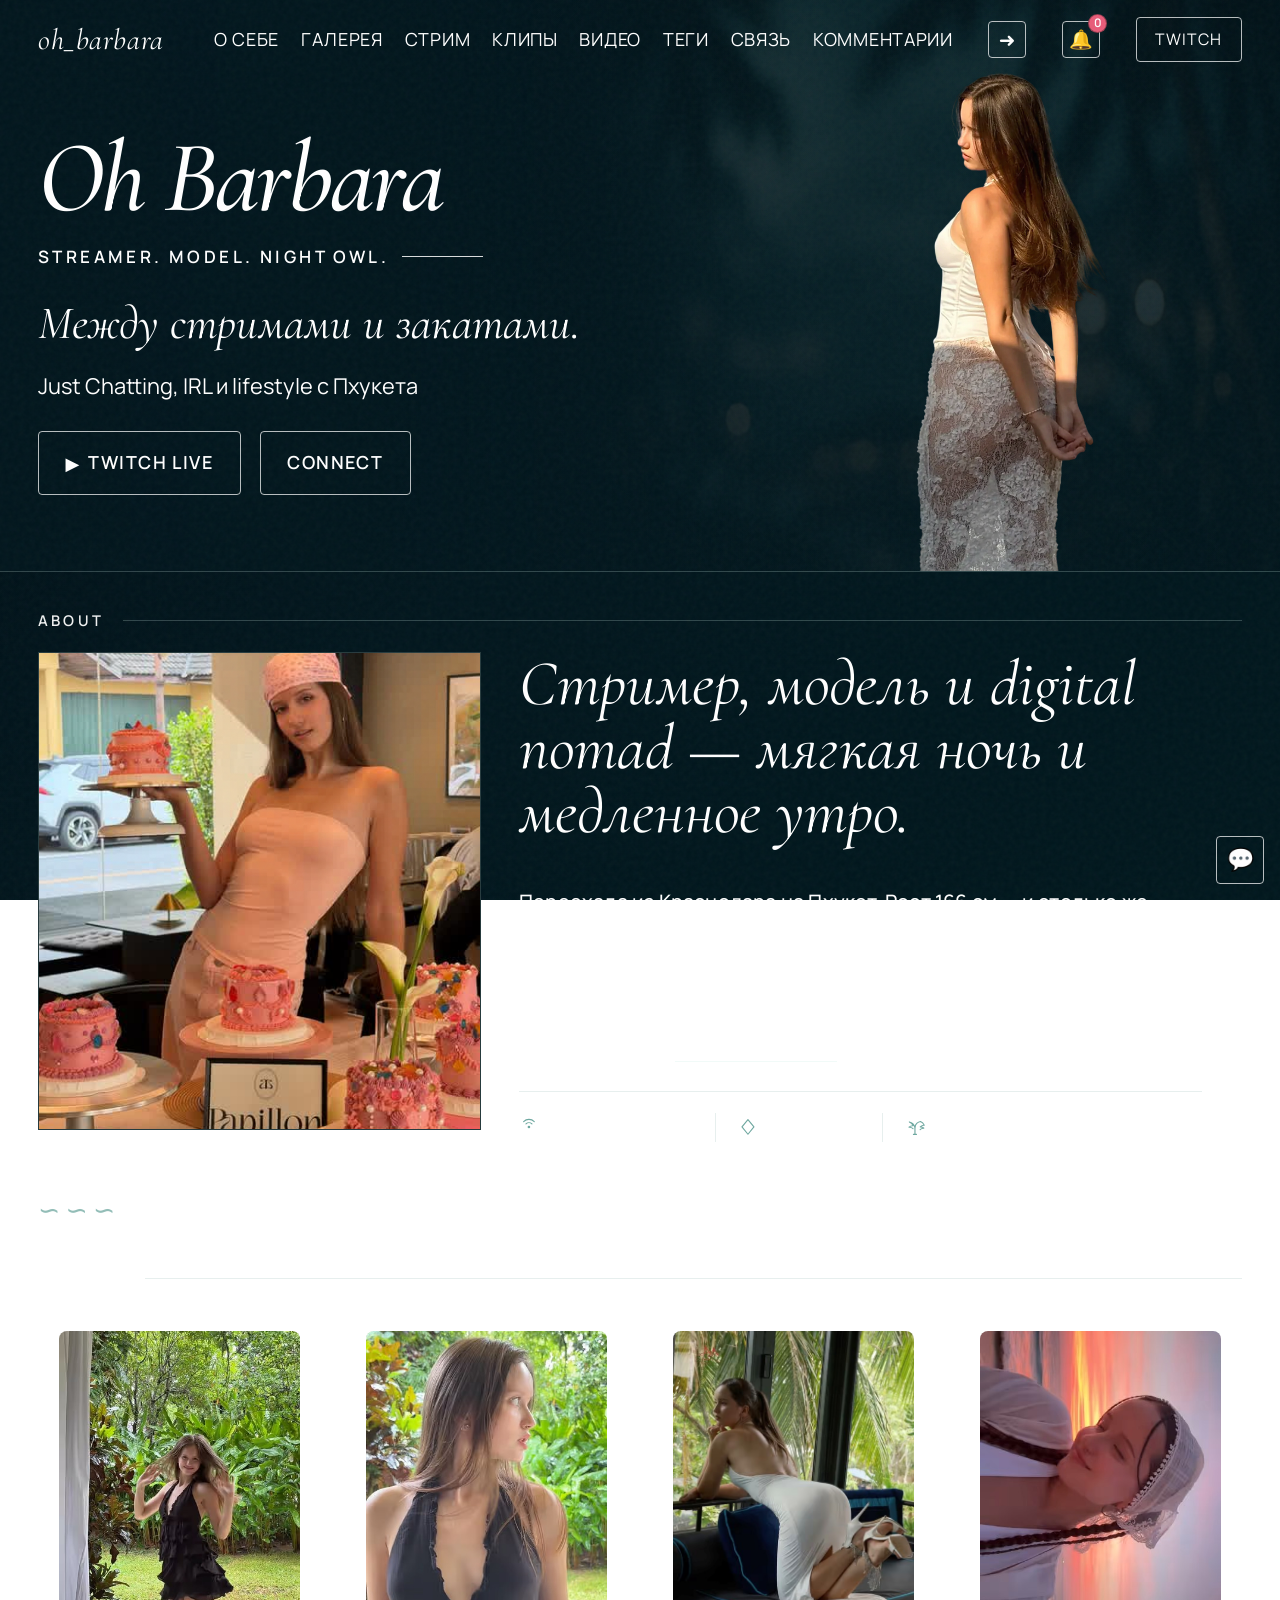
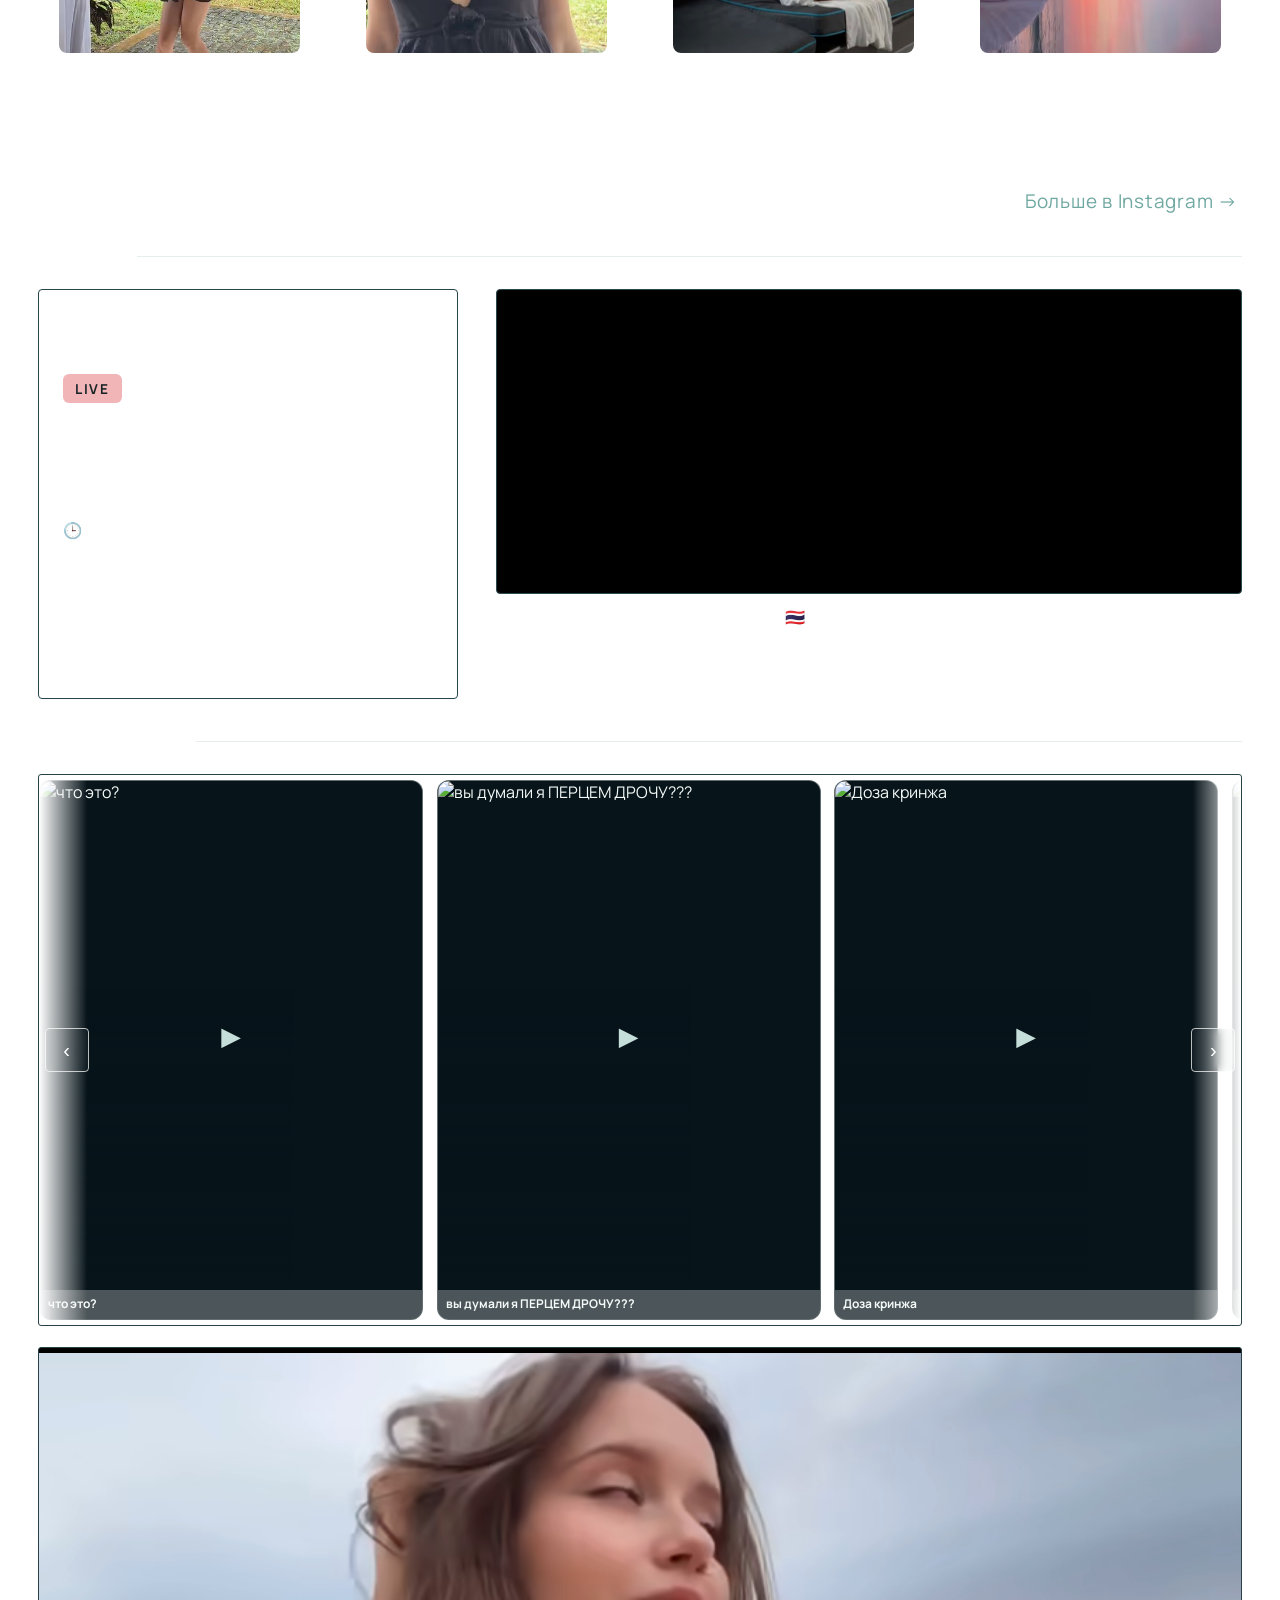
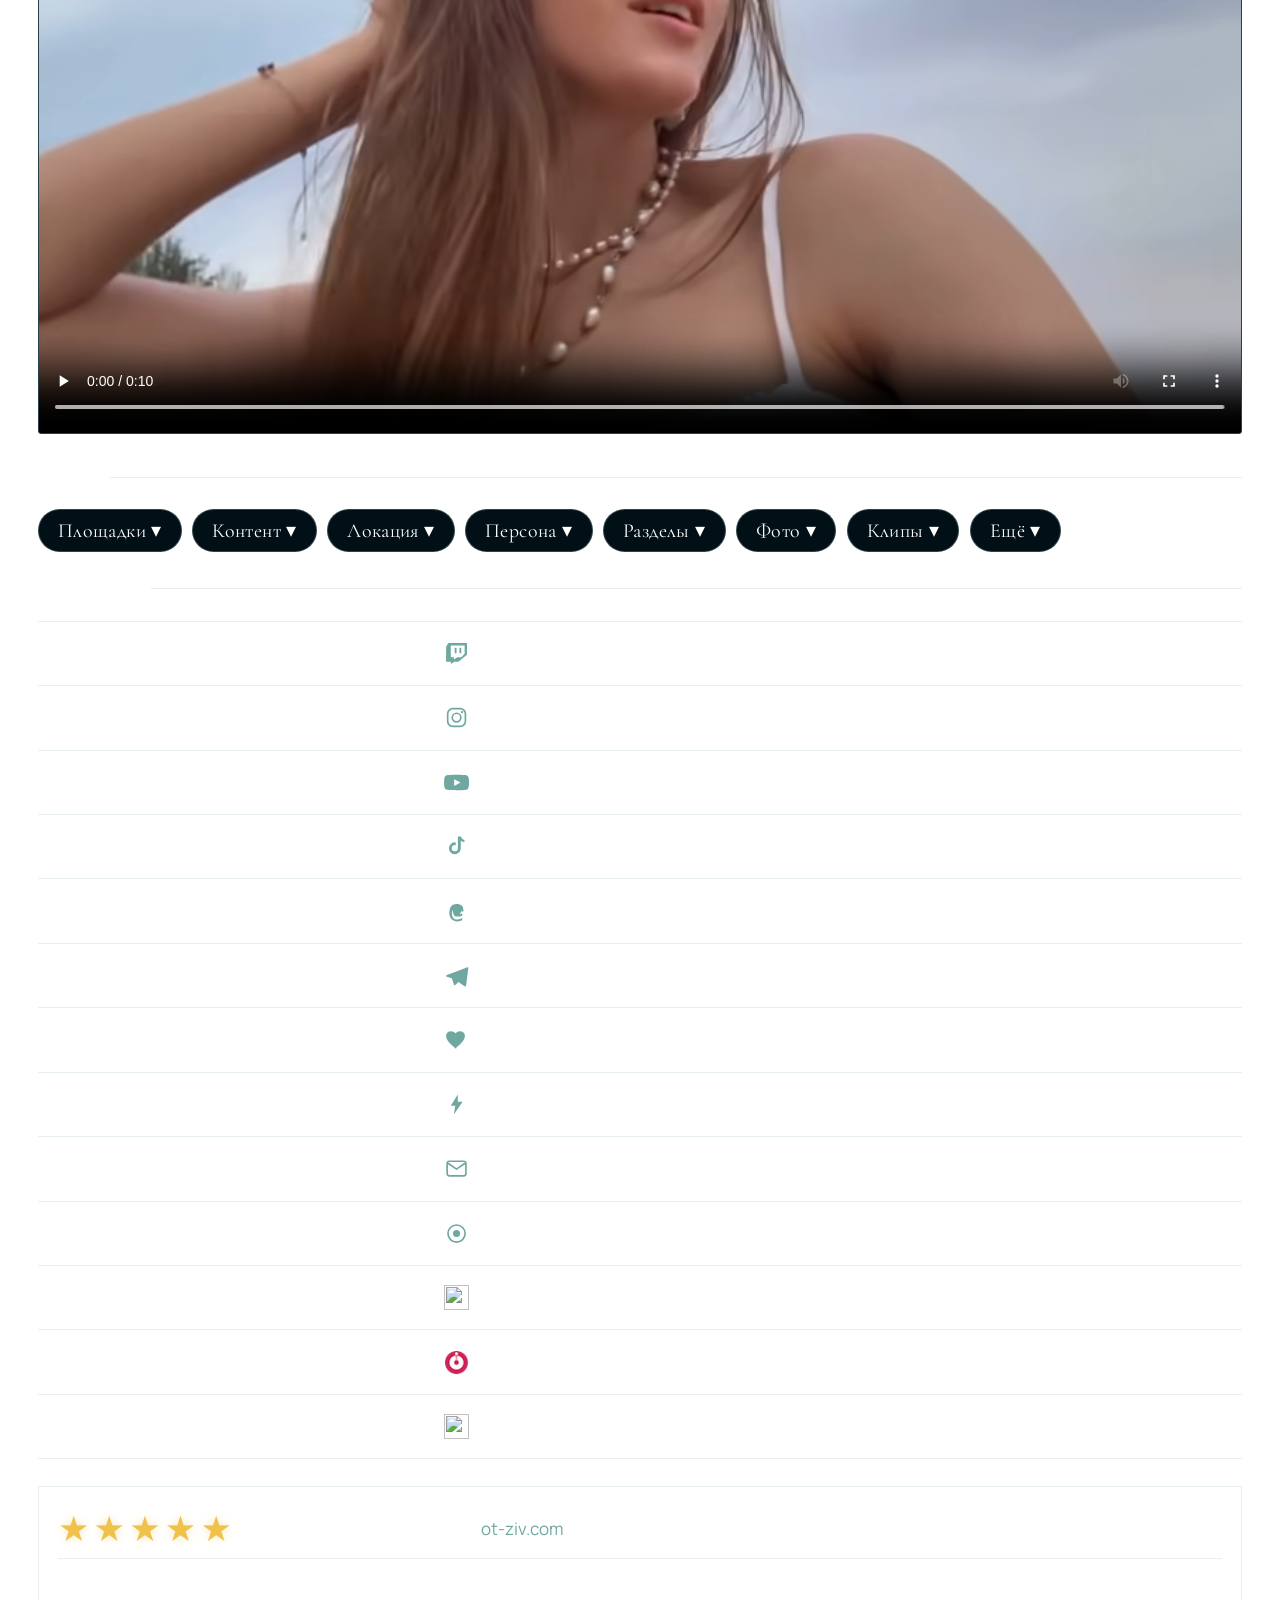
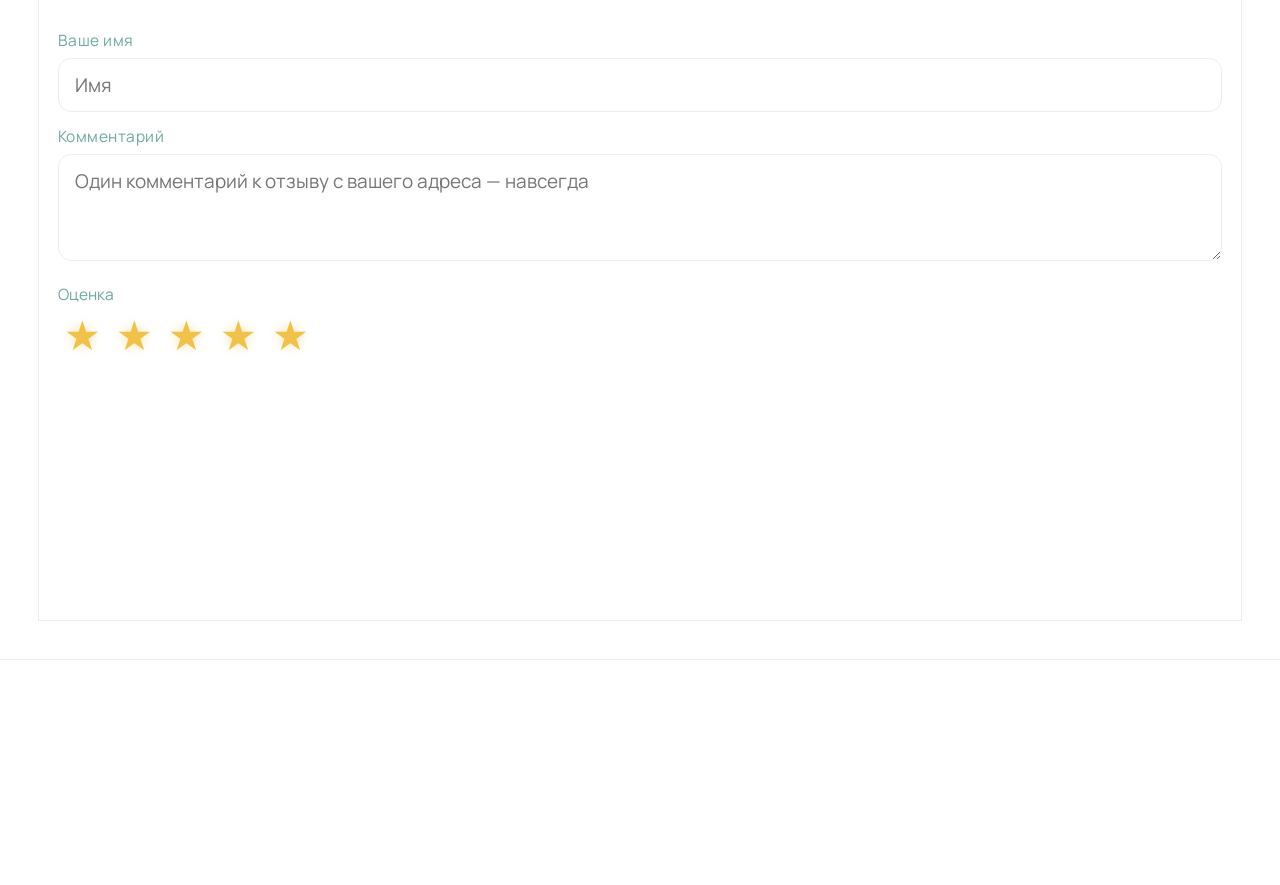
==== commit 9dad17d2: "Update index.html" ====
--- a/index.html
+++ b/index.html
@@ -1,8 +1,8 @@
-<!DOCTYPE html><html lang="ru" translate="yes"><script async src="https://www.googletagmanager.com/gtag/js?id=G-8T1F43E041"></script>
+<!DOCTYPE html><html lang="ru" translate="yes"><head><script async src="https://www.googletagmanager.com/gtag/js?id=G-8T1F43E041"></script>
 <script>
   window.dataLayer = window.dataLayer || [];
   function gtag(){dataLayer.push(arguments);}
   gtag('js', new Date());
 
   gtag('config', 'G-8T1F43E041');
-</script><head><meta charset="UTF-8" /><meta name="viewport" content="width=device-width, initial-scale=1.0" /><title>Oh Barbara</title><meta name="description" id="ob-desc" content="Ох_Барбара — стример и модель. Lifestyle & fashion из Пхукета. Twitch, Instagram, Telegram." /><meta name="keywords" id="ob-kw" content="oh-barbara, oh_barbara, ох-барбара, Ох_Барбара, стример, модель, Twitch, Instagram, Пхукет, Just Chatting, IRL, lifestyle, fashion" /><meta name="robots" content="index, follow, max-image-preview:large, max-snippet:-1, max-video-preview:-1" /><meta name="author" content="oh_barbara" /><meta property="og:type" content="website" /><meta property="og:locale" content="ru_RU" /><meta property="og:site_name" content="oh_barbara" /><meta property="og:url" id="ob-og-url" content="https://oh-barbara.com/" /><meta property="og:title" id="ob-og-title" content="oh_barbara — Streamer & Model" /><meta property="og:description" id="ob-og-desc" content="Streamer & Model from Phuket. Lifestyle & fashion content." /><meta property="og:image" content="https://oh-barbara.com/assets/profile.webp" /><meta name="twitter:card" content="summary_large_image" /><meta name="twitter:title" id="ob-tw-title" content="oh_barbara — Streamer & Model" /><meta name="twitter:description" id="ob-tw-desc" content="Streamer & Model from Phuket. Lifestyle & fashion content." /><meta name="twitter:image" content="https://oh-barbara.com/assets/profile.webp" /><link rel="canonical" id="ob-canon" href="https://oh-barbara.com/" /><link rel="alternate" type="application/json" href="data/tags.js?v=2on" title="Tags catalog" /><link rel="icon" href="assets/profile.webp" type="image/webp" /><link rel="prefetch" href="oh-barbara-clips.html?embed=1&v=18" /><link rel="dns-prefetch" href="https://static-cdn.jtvnw.net" /><link rel="preconnect" href="https://fonts.googleapis.com" /><link rel="preconnect" href="https://fonts.gstatic.com" crossorigin /><link rel="stylesheet" href="https://fonts.googleapis.com/css2?family=Cormorant+Garamond:ital,wght@0,400;0,600;1,400&family=Manrope:wght@400;500;600&display=optional" /><link rel="preload" as="image" href="assets/fon.webp" type="image/webp" fetchpriority="high" /><link rel="stylesheet" href="styles.css?v=125" /><script type="application/ld+json" id="ob-ld-org">{ "@context": "https://schema.org", "@type": "Person", "@id": "https://oh-barbara.com/#person", "name": "oh_barbara", "alternateName": ["oh_barbara", "Ох_Барбара", "oh-barbara", "ох-барбара"], "url": "https://oh-barbara.com/", "image": "https://oh-barbara.com/assets/profile.webp", "jobTitle": "Streamer & Model", "description": "Стример и модель. Lifestyle & fashion из Пхукета.", "email": "oh.barbara@mail.ru", "homeLocation":{ "@type": "Place", "name": "Phuket"}, "sameAs": [ "https://www.twitch.tv/oh_barbara", "https://www.instagram.com/oh_barbara_/", "https://t.me/oh_barbara", "https://www.donationalerts.com/r/oh_barbara", "https://boosty.to/oh_barbara" ]} </script><script type="application/ld+json" id="ob-ld-website">{ "@context": "https://schema.org", "@type": "WebSite", "@id": "https://oh-barbara.com/#website", "url": "https://oh-barbara.com/", "name": "oh_barbara", "description": "Стример и модель. Lifestyle & fashion из Пхукета.", "inLanguage": "ru-RU", "publisher":{ "@id": "https://oh-barbara.com/#person"}, "potentialAction":{ "@type": "SearchAction", "target":{ "@type": "EntryPoint", "urlTemplate": "https://oh-barbara.com/index.html?id={search_term_string}"}, "query-input": "required name=search_term_string"}} </script><script type="application/ld+json" id="ob-ld-webpage">{ "@context": "https://schema.org", "@type": "WebPage", "@id": "https://oh-barbara.com/#webpage", "url": "https://oh-barbara.com/", "name": "oh_barbara — Streamer & Model", "description": "Ох_Барбара — стример и модель. Lifestyle & fashion из Пхукета.", "isPartOf":{ "@id": "https://oh-barbara.com/#website"}, "about":{ "@id": "https://oh-barbara.com/#person"}, "primaryImageOfPage":{ "@type": "ImageObject", "url": "https://oh-barbara.com/assets/profile.webp"}, "inLanguage": "ru-RU"} </script><script type="application/ld+json" id="ob-ld-foto">{ "@context": "https://schema.org", "@graph": [ { "@type": "CollectionPage", "@id": "https://oh-barbara.com/index.html?id=oh-barbara_gallery#page", "url": "https://oh-barbara.com/index.html?id=oh-barbara_gallery", "name": "Фото oh_barbara — галерея", "description": "Фотографии oh_barbara / Ох_Барбара из галереи", "inLanguage": "ru-RU", "isPartOf": { "@id": "https://oh-barbara.com/#website" }, "about": { "@id": "https://oh-barbara.com/#person" }, "mainEntity": { "@id": "https://oh-barbara.com/#foto-list" } }, { "@type": "ItemList", "@id": "https://oh-barbara.com/#foto-list", "name": "Фото oh_barbara", "numberOfItems": 55, "itemListOrder": "https://schema.org/ItemListOrderAscending", "itemListElement": [ { "@type": "ListItem", "position": 1, "url": "https://oh-barbara.com/index.html?id=oh-barbara_doors-to-heaven-fyp", "item": { "@type": "ImageObject", "@id": "https://oh-barbara.com/index.html?id=oh-barbara_doors-to-heaven-fyp", "name": "doors to heaven #fyp", "description": "doors to heaven #fyp — oh_barbara / Ох_Барбара · gallery", "url": "https://oh-barbara.com/index.html?id=oh-barbara_doors-to-heaven-fyp", "contentUrl": "https://oh-barbara.com/assets/img/oh-barbara_doors-to-heaven-fyp.jpg", "thumbnailUrl": [ "https://oh-barbara.com/assets/img/oh-barbara_doors-to-heaven-fyp.jpg" ], "caption": "doors to heaven #fyp", "author": { "@type": "Person", "name": "oh_barbara", "url": "https://oh-barbara.com/", "sameAs": [ "https://www.twitch.tv/oh_barbara", "https://www.instagram.com/oh_barbara" ] }, "isPartOf": { "@id": "https://oh-barbara.com/#foto-list" } } }, { "@type": "ListItem", "position": 2, "url": "https://oh-barbara.com/index.html?id=oh-barbara_woke-up-in-the-jungle-fyp", "item": { "@type": "ImageObject", "@id": "https://oh-barbara.com/index.html?id=oh-barbara_woke-up-in-the-jungle-fyp", "name": "woke up in the jungle #fyp", "description": "woke up in the jungle #fyp — oh_barbara / Ох_Барбара · gallery", "url": "https://oh-barbara.com/index.html?id=oh-barbara_woke-up-in-the-jungle-fyp", "contentUrl": "https://oh-barbara.com/assets/img/oh-barbara_woke-up-in-the-jungle-fyp.jpg", "thumbnailUrl": [ "https://oh-barbara.com/assets/img/oh-barbara_woke-up-in-the-jungle-fyp.jpg" ], "caption": "woke up in the jungle #fyp", "author": { "@type": "Person", "name": "oh_barbara", "url": "https://oh-barbara.com/", "sameAs": [ "https://www.twitch.tv/oh_barbara", "https://www.instagram.com/oh_barbara" ] }, "isPartOf": { "@id": "https://oh-barbara.com/#foto-list" } } }, { "@type": "ListItem", "position": 3, "url": "https://oh-barbara.com/index.html?id=oh-barbara_do-it-again-sri-panwa-baba-crew-thailand-fyp-dres-phuket", "item": { "@type": "ImageObject", "@id": "https://oh-barbara.com/index.html?id=oh-barbara_do-it-again-sri-panwa-baba-crew-thailand-fyp-dres-phuket", "name": "DO IT AGAIN !!! @Sri panwa \u0026 Baba Crew #thailand🇹🇭 #fyp...", "description": "DO IT AGAIN !!! @Sri panwa \u0026 Baba Crew #thailand🇹🇭 #fyp... — oh_barbara / Ох_Барбара · gallery", "url": "https://oh-barbara.com/index.html?id=oh-barbara_do-it-again-sri-panwa-baba-crew-thailand-fyp-dres-phuket", "contentUrl": "https://oh-barbara.com/assets/img/oh-barbara_do-it-again-sri-panwa-baba-crew-thailand-fyp-dres-phuket.jpg", "thumbnailUrl": [ "https://oh-barbara.com/assets/img/oh-barbara_do-it-again-sri-panwa-baba-crew-thailand-fyp-dres-phuket.jpg" ], "caption": "DO IT AGAIN !!! @Sri panwa \u0026 Baba Crew #thailand🇹🇭 #fyp...", "author": { "@type": "Person", "name": "oh_barbara", "url": "https://oh-barbara.com/", "sameAs": [ "https://www.twitch.tv/oh_barbara", "https://www.instagram.com/oh_barbara" ] }, "isPartOf": { "@id": "https://oh-barbara.com/#foto-list" } } }, { "@type": "ListItem", "position": 4, "url": "https://oh-barbara.com/index.html?id=oh-barbara_my-new-year-s-sunset-sea-songkran-thailand", "item": { "@type": "ImageObject", "@id": "https://oh-barbara.com/index.html?id=oh-barbara_my-new-year-s-sunset-sea-songkran-thailand", "name": "my New Year\u0027s sunset 🌅 #sea #songkran #thailand🇹🇭", "description": "my New Year\u0027s sunset 🌅 #sea #songkran #thailand🇹🇭 — oh_barbara / Ох_Барбара · gallery", "url": "https://oh-barbara.com/index.html?id=oh-barbara_my-new-year-s-sunset-sea-songkran-thailand", "contentUrl": "https://oh-barbara.com/assets/img/oh-barbara_my-new-year-s-sunset-sea-songkran-thailand.jpg", "thumbnailUrl": [ "https://oh-barbara.com/assets/img/oh-barbara_my-new-year-s-sunset-sea-songkran-thailand.jpg" ], "caption": "my New Year\u0027s sunset 🌅 #sea #songkran #thailand🇹🇭", "author": { "@type": "Person", "name": "oh_barbara", "url": "https://oh-barbara.com/", "sameAs": [ "https://www.twitch.tv/oh_barbara", "https://www.instagram.com/oh_barbara" ] }, "isPartOf": { "@id": "https://oh-barbara.com/#foto-list" } } }, { "@type": "ListItem", "position": 5, "url": "https://oh-barbara.com/index.html?id=oh-barbara_sweet-20-years", "item": { "@type": "ImageObject", "@id": "https://oh-barbara.com/index.html?id=oh-barbara_sweet-20-years", "name": "Sweet 20 years 🥳🌶️❤️‍🔥", "description": "Sweet 20 years 🥳🌶️❤️‍🔥 — oh_barbara / Ох_Барбара · gallery", "url": "https://oh-barbara.com/index.html?id=oh-barbara_sweet-20-years", "contentUrl": "https://oh-barbara.com/assets/img/oh-barbara_sweet-20-years.jpg", "thumbnailUrl": [ "https://oh-barbara.com/assets/img/oh-barbara_sweet-20-years.jpg" ], "caption": "Sweet 20 years 🥳🌶️❤️‍🔥", "author": { "@type": "Person", "name": "oh_barbara", "url": "https://oh-barbara.com/", "sameAs": [ "https://www.twitch.tv/oh_barbara", "https://www.instagram.com/oh_barbara" ] }, "isPartOf": { "@id": "https://oh-barbara.com/#foto-list" } } }, { "@type": "ListItem", "position": 6, "url": "https://oh-barbara.com/index.html?id=oh-barbara_happy-birthday-to-my", "item": { "@type": "ImageObject", "@id": "https://oh-barbara.com/index.html?id=oh-barbara_happy-birthday-to-my", "name": "Happy birthday to my 😍🥳", "description": "Happy birthday to my 😍🥳 — oh_barbara / Ох_Барбара · gallery", "url": "https://oh-barbara.com/index.html?id=oh-barbara_happy-birthday-to-my", "contentUrl": "https://oh-barbara.com/assets/img/oh-barbara_happy-birthday-to-my.jpg", "thumbnailUrl": [ "https://oh-barbara.com/assets/img/oh-barbara_happy-birthday-to-my.jpg" ], "caption": "Happy birthday to my 😍🥳", "author": { "@type": "Person", "name": "oh_barbara", "url": "https://oh-barbara.com/", "sameAs": [ "https://www.twitch.tv/oh_barbara", "https://www.instagram.com/oh_barbara" ] }, "isPartOf": { "@id": "https://oh-barbara.com/#foto-list" } } }, { "@type": "ListItem", "position": 7, "url": "https://oh-barbara.com/index.html?id=oh-barbara_my-favorite-routine-with-lya-lincen-sea-naturalcosmetics-fyp", "item": { "@type": "ImageObject", "@id": "https://oh-barbara.com/index.html?id=oh-barbara_my-favorite-routine-with-lya-lincen-sea-naturalcosmetics-fyp", "name": "My favorite routine with @LYA LINCEN 🌴#sea #naturalcosme...", "description": "My favorite routine with @LYA LINCEN 🌴#sea #naturalcosme... — oh_barbara / Ох_Барбара · gallery", "url": "https://oh-barbara.com/index.html?id=oh-barbara_my-favorite-routine-with-lya-lincen-sea-naturalcosmetics-fyp", "contentUrl": "https://oh-barbara.com/assets/img/oh-barbara_my-favorite-routine-with-lya-lincen-sea-naturalcosmetics-fyp.jpg", "thumbnailUrl": [ "https://oh-barbara.com/assets/img/oh-barbara_my-favorite-routine-with-lya-lincen-sea-naturalcosmetics-fyp.jpg" ], "caption": "My favorite routine with @LYA LINCEN 🌴#sea #naturalcosme...", "author": { "@type": "Person", "name": "oh_barbara", "url": "https://oh-barbara.com/", "sameAs": [ "https://www.twitch.tv/oh_barbara", "https://www.instagram.com/oh_barbara" ] }, "isPartOf": { "@id": "https://oh-barbara.com/#foto-list" } } }, { "@type": "ListItem", "position": 8, "url": "https://oh-barbara.com/index.html?id=oh-barbara_fyp", "item": { "@type": "ImageObject", "@id": "https://oh-barbara.com/index.html?id=oh-barbara_fyp", "name": "#fyp", "description": "#fyp — oh_barbara / Ох_Барбара · gallery", "url": "https://oh-barbara.com/index.html?id=oh-barbara_fyp", "contentUrl": "https://oh-barbara.com/assets/img/oh-barbara_fyp.jpg", "thumbnailUrl": [ "https://oh-barbara.com/assets/img/oh-barbara_fyp.jpg" ], "caption": "#fyp", "author": { "@type": "Person", "name": "oh_barbara", "url": "https://oh-barbara.com/", "sameAs": [ "https://www.twitch.tv/oh_barbara", "https://www.instagram.com/oh_barbara" ] }, "isPartOf": { "@id": "https://oh-barbara.com/#foto-list" } } }, { "@type": "ListItem", "position": 9, "url": "https://oh-barbara.com/index.html?id=oh-barbara_perfume-creation-vlog-tropical-vibes-from-thailand-made-with-love-at-herbsmetics", "item": { "@type": "ImageObject", "@id": "https://oh-barbara.com/index.html?id=oh-barbara_perfume-creation-vlog-tropical-vibes-from-thailand-made-with-love-at-herbsmetics", "name": "Perfume creation vlog - tropical vibes from Thailand 🌴✨ ...", "description": "Perfume creation vlog - tropical vibes from Thailand 🌴✨ ... — oh_barbara / Ох_Барбара · gallery", "url": "https://oh-barbara.com/index.html?id=oh-barbara_perfume-creation-vlog-tropical-vibes-from-thailand-made-with-love-at-herbsmetics", "contentUrl": "https://oh-barbara.com/assets/img/oh-barbara_perfume-creation-vlog-tropical-vibes-from-thailand-made-with-love-at-herbsmetics.jpg", "thumbnailUrl": [ "https://oh-barbara.com/assets/img/oh-barbara_perfume-creation-vlog-tropical-vibes-from-thailand-made-with-love-at-herbsmetics.jpg" ], "caption": "Perfume creation vlog - tropical vibes from Thailand 🌴✨ ...", "author": { "@type": "Person", "name": "oh_barbara", "url": "https://oh-barbara.com/", "sameAs": [ "https://www.twitch.tv/oh_barbara", "https://www.instagram.com/oh_barbara" ] }, "isPartOf": { "@id": "https://oh-barbara.com/#foto-list" } } }, { "@type": "ListItem", "position": 10, "url": "https://oh-barbara.com/index.html?id=oh-barbara_sports-vlog-fyp-lifestyle-thailand-friends-sports", "item": { "@type": "ImageObject", "@id": "https://oh-barbara.com/index.html?id=oh-barbara_sports-vlog-fyp-lifestyle-thailand-friends-sports", "name": "Sports vlog #fyp #lifestyle #thailand #friends #sports", "description": "Sports vlog #fyp #lifestyle #thailand #friends #sports — oh_barbara / Ох_Барбара · gallery", "url": "https://oh-barbara.com/index.html?id=oh-barbara_sports-vlog-fyp-lifestyle-thailand-friends-sports", "contentUrl": "https://oh-barbara.com/assets/img/oh-barbara_sports-vlog-fyp-lifestyle-thailand-friends-sports.jpg", "thumbnailUrl": [ "https://oh-barbara.com/assets/img/oh-barbara_sports-vlog-fyp-lifestyle-thailand-friends-sports.jpg" ], "caption": "Sports vlog #fyp #lifestyle #thailand #friends #sports", "author": { "@type": "Person", "name": "oh_barbara", "url": "https://oh-barbara.com/", "sameAs": [ "https://www.twitch.tv/oh_barbara", "https://www.instagram.com/oh_barbara" ] }, "isPartOf": { "@id": "https://oh-barbara.com/#foto-list" } } }, { "@type": "ListItem", "position": 11, "url": "https://oh-barbara.com/index.html?id=oh-barbara_my-glasses-fyp-lifestyle-thailand-swimsuit", "item": { "@type": "ImageObject", "@id": "https://oh-barbara.com/index.html?id=oh-barbara_my-glasses-fyp-lifestyle-thailand-swimsuit", "name": "My glasses #fyp #lifestyle #thailand #swimsuit", "description": "My glasses #fyp #lifestyle #thailand #swimsuit — oh_barbara / Ох_Барбара · gallery", "url": "https://oh-barbara.com/index.html?id=oh-barbara_my-glasses-fyp-lifestyle-thailand-swimsuit", "contentUrl": "https://oh-barbara.com/assets/img/oh-barbara_my-glasses-fyp-lifestyle-thailand-swimsuit.jpg", "thumbnailUrl": [ "https://oh-barbara.com/assets/img/oh-barbara_my-glasses-fyp-lifestyle-thailand-swimsuit.jpg" ], "caption": "My glasses #fyp #lifestyle #thailand #swimsuit", "author": { "@type": "Person", "name": "oh_barbara", "url": "https://oh-barbara.com/", "sameAs": [ "https://www.twitch.tv/oh_barbara", "https://www.instagram.com/oh_barbara" ] }, "isPartOf": { "@id": "https://oh-barbara.com/#foto-list" } } }, { "@type": "ListItem", "position": 12, "url": "https://oh-barbara.com/index.html?id=oh-barbara_bad-girls-fyp-lifestyle-thailand-dance-friends-angelina", "item": { "@type": "ImageObject", "@id": "https://oh-barbara.com/index.html?id=oh-barbara_bad-girls-fyp-lifestyle-thailand-dance-friends-angelina", "name": "bad girls #fyp #lifestyle #thailand #dance #friends @Ange...", "description": "bad girls #fyp #lifestyle #thailand #dance #friends @Ange... — oh_barbara / Ох_Барбара · gallery", "url": "https://oh-barbara.com/index.html?id=oh-barbara_bad-girls-fyp-lifestyle-thailand-dance-friends-angelina", "contentUrl": "https://oh-barbara.com/assets/img/oh-barbara_bad-girls-fyp-lifestyle-thailand-dance-friends-angelina.jpg", "thumbnailUrl": [ "https://oh-barbara.com/assets/img/oh-barbara_bad-girls-fyp-lifestyle-thailand-dance-friends-angelina.jpg" ], "caption": "bad girls #fyp #lifestyle #thailand #dance #friends @Ange...", "author": { "@type": "Person", "name": "oh_barbara", "url": "https://oh-barbara.com/", "sameAs": [ "https://www.twitch.tv/oh_barbara", "https://www.instagram.com/oh_barbara" ] }, "isPartOf": { "@id": "https://oh-barbara.com/#foto-list" } } }, { "@type": "ListItem", "position": 13, "url": "https://oh-barbara.com/index.html?id=oh-barbara_my-favorite-exercise-fyp-lifestyle-thailand-sportstiktok", "item": { "@type": "ImageObject", "@id": "https://oh-barbara.com/index.html?id=oh-barbara_my-favorite-exercise-fyp-lifestyle-thailand-sportstiktok", "name": "my favorite exercise🥰 #fyp #lifestyle #thailand #sportst...", "description": "my favorite exercise🥰 #fyp #lifestyle #thailand #sportst... — oh_barbara / Ох_Барбара · gallery", "url": "https://oh-barbara.com/index.html?id=oh-barbara_my-favorite-exercise-fyp-lifestyle-thailand-sportstiktok", "contentUrl": "https://oh-barbara.com/assets/img/oh-barbara_my-favorite-exercise-fyp-lifestyle-thailand-sportstiktok.jpg", "thumbnailUrl": [ "https://oh-barbara.com/assets/img/oh-barbara_my-favorite-exercise-fyp-lifestyle-thailand-sportstiktok.jpg" ], "caption": "my favorite exercise🥰 #fyp #lifestyle #thailand #sportst...", "author": { "@type": "Person", "name": "oh_barbara", "url": "https://oh-barbara.com/", "sameAs": [ "https://www.twitch.tv/oh_barbara", "https://www.instagram.com/oh_barbara" ] }, "isPartOf": { "@id": "https://oh-barbara.com/#foto-list" } } }, { "@type": "ListItem", "position": 14, "url": "https://oh-barbara.com/index.html?id=oh-barbara_lalalalala-fyp-lifestyle-dance", "item": { "@type": "ImageObject", "@id": "https://oh-barbara.com/index.html?id=oh-barbara_lalalalala-fyp-lifestyle-dance", "name": "Lalalalala #fyp #lifestyle #dance", "description": "Lalalalala #fyp #lifestyle #dance — oh_barbara / Ох_Барбара · gallery", "url": "https://oh-barbara.com/index.html?id=oh-barbara_lalalalala-fyp-lifestyle-dance", "contentUrl": "https://oh-barbara.com/assets/img/oh-barbara_lalalalala-fyp-lifestyle-dance.jpg", "thumbnailUrl": [ "https://oh-barbara.com/assets/img/oh-barbara_lalalalala-fyp-lifestyle-dance.jpg" ], "caption": "Lalalalala #fyp #lifestyle #dance", "author": { "@type": "Person", "name": "oh_barbara", "url": "https://oh-barbara.com/", "sameAs": [ "https://www.twitch.tv/oh_barbara", "https://www.instagram.com/oh_barbara" ] }, "isPartOf": { "@id": "https://oh-barbara.com/#foto-list" } } }, { "@type": "ListItem", "position": 15, "url": "https://oh-barbara.com/index.html?id=oh-barbara_my-kitty-thailand-catholic-fyp-lifestyle-kittensoftiktok", "item": { "@type": "ImageObject", "@id": "https://oh-barbara.com/index.html?id=oh-barbara_my-kitty-thailand-catholic-fyp-lifestyle-kittensoftiktok", "name": "My kitty 🥰 #thailand #catholic #fyp #lifestyle #kittenso...", "description": "My kitty 🥰 #thailand #catholic #fyp #lifestyle #kittenso... — oh_barbara / Ох_Барбара · gallery", "url": "https://oh-barbara.com/index.html?id=oh-barbara_my-kitty-thailand-catholic-fyp-lifestyle-kittensoftiktok", "contentUrl": "https://oh-barbara.com/assets/img/oh-barbara_my-kitty-thailand-catholic-fyp-lifestyle-kittensoftiktok.jpg", "thumbnailUrl": [ "https://oh-barbara.com/assets/img/oh-barbara_my-kitty-thailand-catholic-fyp-lifestyle-kittensoftiktok.jpg" ], "caption": "My kitty 🥰 #thailand #catholic #fyp #lifestyle #kittenso...", "author": { "@type": "Person", "name": "oh_barbara", "url": "https://oh-barbara.com/", "sameAs": [ "https://www.twitch.tv/oh_barbara", "https://www.instagram.com/oh_barbara" ] }, "isPartOf": { "@id": "https://oh-barbara.com/#foto-list" } } }, { "@type": "ListItem", "position": 16, "url": "https://oh-barbara.com/index.html?id=oh-barbara_a-beautiful-day-with-may-i-help-you-store-thailand-sea-fyp-phuket-lifestyle", "item": { "@type": "ImageObject", "@id": "https://oh-barbara.com/index.html?id=oh-barbara_a-beautiful-day-with-may-i-help-you-store-thailand-sea-fyp-phuket-lifestyle", "name": "A beautiful day with @MAY I HELP YOU STORE #thailand #sea...", "description": "A beautiful day with @MAY I HELP YOU STORE #thailand #sea... — oh_barbara / Ох_Барбара · gallery", "url": "https://oh-barbara.com/index.html?id=oh-barbara_a-beautiful-day-with-may-i-help-you-store-thailand-sea-fyp-phuket-lifestyle", "contentUrl": "https://oh-barbara.com/assets/img/oh-barbara_a-beautiful-day-with-may-i-help-you-store-thailand-sea-fyp-phuket-lifestyle.jpg", "thumbnailUrl": [ "https://oh-barbara.com/assets/img/oh-barbara_a-beautiful-day-with-may-i-help-you-store-thailand-sea-fyp-phuket-lifestyle.jpg" ], "caption": "A beautiful day with @MAY I HELP YOU STORE #thailand #sea...", "author": { "@type": "Person", "name": "oh_barbara", "url": "https://oh-barbara.com/", "sameAs": [ "https://www.twitch.tv/oh_barbara", "https://www.instagram.com/oh_barbara" ] }, "isPartOf": { "@id": "https://oh-barbara.com/#foto-list" } } }, { "@type": "ListItem", "position": 17, "url": "https://oh-barbara.com/index.html?id=oh-barbara_calm-day-fyp-thailand-lifestyle-dance-beachvibes", "item": { "@type": "ImageObject", "@id": "https://oh-barbara.com/index.html?id=oh-barbara_calm-day-fyp-thailand-lifestyle-dance-beachvibes", "name": "calm day #fyp #thailand #lifestyle #dance #beachvibes", "description": "calm day #fyp #thailand #lifestyle #dance #beachvibes — oh_barbara / Ох_Барбара · gallery", "url": "https://oh-barbara.com/index.html?id=oh-barbara_calm-day-fyp-thailand-lifestyle-dance-beachvibes", "contentUrl": "https://oh-barbara.com/assets/img/oh-barbara_calm-day-fyp-thailand-lifestyle-dance-beachvibes.jpg", "thumbnailUrl": [ "https://oh-barbara.com/assets/img/oh-barbara_calm-day-fyp-thailand-lifestyle-dance-beachvibes.jpg" ], "caption": "calm day #fyp #thailand #lifestyle #dance #beachvibes", "author": { "@type": "Person", "name": "oh_barbara", "url": "https://oh-barbara.com/", "sameAs": [ "https://www.twitch.tv/oh_barbara", "https://www.instagram.com/oh_barbara" ] }, "isPartOf": { "@id": "https://oh-barbara.com/#foto-list" } } }, { "@type": "ListItem", "position": 18, "url": "https://oh-barbara.com/index.html?id=oh-barbara_goddess-sambuca-fyp-thailand-lifestyle-sambuca", "item": { "@type": "ImageObject", "@id": "https://oh-barbara.com/index.html?id=oh-barbara_goddess-sambuca-fyp-thailand-lifestyle-sambuca", "name": "goddess sambuca🥵 #fyp #thailand #lifestyle #sambuca", "description": "goddess sambuca🥵 #fyp #thailand #lifestyle #sambuca — oh_barbara / Ох_Барбара · gallery", "url": "https://oh-barbara.com/index.html?id=oh-barbara_goddess-sambuca-fyp-thailand-lifestyle-sambuca", "contentUrl": "https://oh-barbara.com/assets/img/oh-barbara_goddess-sambuca-fyp-thailand-lifestyle-sambuca.jpg", "thumbnailUrl": [ "https://oh-barbara.com/assets/img/oh-barbara_goddess-sambuca-fyp-thailand-lifestyle-sambuca.jpg" ], "caption": "goddess sambuca🥵 #fyp #thailand #lifestyle #sambuca", "author": { "@type": "Person", "name": "oh_barbara", "url": "https://oh-barbara.com/", "sameAs": [ "https://www.twitch.tv/oh_barbara", "https://www.instagram.com/oh_barbara" ] }, "isPartOf": { "@id": "https://oh-barbara.com/#foto-list" } } }, { "@type": "ListItem", "position": 19, "url": "https://oh-barbara.com/index.html?id=oh-barbara_i-danced-at-100-fyp-thailand-dance-phuket-lifestyle", "item": { "@type": "ImageObject", "@id": "https://oh-barbara.com/index.html?id=oh-barbara_i-danced-at-100-fyp-thailand-dance-phuket-lifestyle", "name": "I danced at 100%? 🥹 #fyp #thailand #dance #phuket #lifes...", "description": "I danced at 100%? 🥹 #fyp #thailand #dance #phuket #lifes... — oh_barbara / Ох_Барбара · gallery", "url": "https://oh-barbara.com/index.html?id=oh-barbara_i-danced-at-100-fyp-thailand-dance-phuket-lifestyle", "contentUrl": "https://oh-barbara.com/assets/img/oh-barbara_i-danced-at-100-fyp-thailand-dance-phuket-lifestyle.jpg", "thumbnailUrl": [ "https://oh-barbara.com/assets/img/oh-barbara_i-danced-at-100-fyp-thailand-dance-phuket-lifestyle.jpg" ], "caption": "I danced at 100%? 🥹 #fyp #thailand #dance #phuket #lifes...", "author": { "@type": "Person", "name": "oh_barbara", "url": "https://oh-barbara.com/", "sameAs": [ "https://www.twitch.tv/oh_barbara", "https://www.instagram.com/oh_barbara" ] }, "isPartOf": { "@id": "https://oh-barbara.com/#foto-list" } } }, { "@type": "ListItem", "position": 20, "url": "https://oh-barbara.com/index.html?id=oh-barbara_sawadee-meooow-fyp-thailand-meowmeow-phuket-lifestyle", "item": { "@type": "ImageObject", "@id": "https://oh-barbara.com/index.html?id=oh-barbara_sawadee-meooow-fyp-thailand-meowmeow-phuket-lifestyle", "name": "Sawadee meooow #fyp #thailand #meowmeow #phuket #lifestyle", "description": "Sawadee meooow #fyp #thailand #meowmeow #phuket #lifestyle — oh_barbara / Ох_Барбара · gallery", "url": "https://oh-barbara.com/index.html?id=oh-barbara_sawadee-meooow-fyp-thailand-meowmeow-phuket-lifestyle", "contentUrl": "https://oh-barbara.com/assets/img/oh-barbara_sawadee-meooow-fyp-thailand-meowmeow-phuket-lifestyle.jpg", "thumbnailUrl": [ "https://oh-barbara.com/assets/img/oh-barbara_sawadee-meooow-fyp-thailand-meowmeow-phuket-lifestyle.jpg" ], "caption": "Sawadee meooow #fyp #thailand #meowmeow #phuket #lifestyle", "author": { "@type": "Person", "name": "oh_barbara", "url": "https://oh-barbara.com/", "sameAs": [ "https://www.twitch.tv/oh_barbara", "https://www.instagram.com/oh_barbara" ] }, "isPartOf": { "@id": "https://oh-barbara.com/#foto-list" } } }, { "@type": "ListItem", "position": 21, "url": "https://oh-barbara.com/index.html?id=oh-barbara_fyp-thailand-model", "item": { "@type": "ImageObject", "@id": "https://oh-barbara.com/index.html?id=oh-barbara_fyp-thailand-model", "name": "#fyp #thailand #model", "description": "#fyp #thailand #model — oh_barbara / Ох_Барбара · gallery", "url": "https://oh-barbara.com/index.html?id=oh-barbara_fyp-thailand-model", "contentUrl": "https://oh-barbara.com/assets/img/oh-barbara_fyp-thailand-model.jpg", "thumbnailUrl": [ "https://oh-barbara.com/assets/img/oh-barbara_fyp-thailand-model.jpg" ], "caption": "#fyp #thailand #model", "author": { "@type": "Person", "name": "oh_barbara", "url": "https://oh-barbara.com/", "sameAs": [ "https://www.twitch.tv/oh_barbara", "https://www.instagram.com/oh_barbara" ] }, "isPartOf": { "@id": "https://oh-barbara.com/#foto-list" } } }, { "@type": "ListItem", "position": 22, "url": "https://oh-barbara.com/index.html?id=oh-barbara_pic-7559563984358231317", "item": { "@type": "ImageObject", "@id": "https://oh-barbara.com/index.html?id=oh-barbara_pic-7559563984358231317", "name": "Ох_Барбара — ?", "description": "Ох_Барбара — ? — oh_barbara / Ох_Барбара · gallery", "url": "https://oh-barbara.com/index.html?id=oh-barbara_pic-7559563984358231317", "contentUrl": "https://oh-barbara.com/assets/img/oh-barbara_pic-7559563984358231317.jpg", "thumbnailUrl": [ "https://oh-barbara.com/assets/img/oh-barbara_pic-7559563984358231317.jpg" ], "caption": "Ох_Барбара — ?", "author": { "@type": "Person", "name": "oh_barbara", "url": "https://oh-barbara.com/", "sameAs": [ "https://www.twitch.tv/oh_barbara", "https://www.instagram.com/oh_barbara" ] }, "isPartOf": { "@id": "https://oh-barbara.com/#foto-list" } } }, { "@type": "ListItem", "position": 23, "url": "https://oh-barbara.com/index.html?id=oh-barbara_catching-flights-feelings-but-mostly-flights-off-to-another-story-tiktokawardsvn", "item": { "@type": "ImageObject", "@id": "https://oh-barbara.com/index.html?id=oh-barbara_catching-flights-feelings-but-mostly-flights-off-to-another-story-tiktokawardsvn", "name": "Catching flights \u0026 feelings (but mostly flights) ✈️ off t...", "description": "Catching flights \u0026 feelings (but mostly flights) ✈️ off t... — oh_barbara / Ох_Барбара · gallery", "url": "https://oh-barbara.com/index.html?id=oh-barbara_catching-flights-feelings-but-mostly-flights-off-to-another-story-tiktokawardsvn", "contentUrl": "https://oh-barbara.com/assets/img/oh-barbara_catching-flights-feelings-but-mostly-flights-off-to-another-story-tiktokawardsvn.jpg", "thumbnailUrl": [ "https://oh-barbara.com/assets/img/oh-barbara_catching-flights-feelings-but-mostly-flights-off-to-another-story-tiktokawardsvn.jpg" ], "caption": "Catching flights \u0026 feelings (but mostly flights) ✈️ off t...", "author": { "@type": "Person", "name": "oh_barbara", "url": "https://oh-barbara.com/", "sameAs": [ "https://www.twitch.tv/oh_barbara", "https://www.instagram.com/oh_barbara" ] }, "isPartOf": { "@id": "https://oh-barbara.com/#foto-list" } } }, { "@type": "ListItem", "position": 24, "url": "https://oh-barbara.com/index.html?id=oh-barbara_monday-is-a-lazy-day-thailand-phuket-sea-beachvibes-lifestyle", "item": { "@type": "ImageObject", "@id": "https://oh-barbara.com/index.html?id=oh-barbara_monday-is-a-lazy-day-thailand-phuket-sea-beachvibes-lifestyle", "name": "Monday is a lazy day #thailand #phuket #sea #beachvibes #...", "description": "Monday is a lazy day #thailand #phuket #sea #beachvibes #... — oh_barbara / Ох_Барбара · gallery", "url": "https://oh-barbara.com/index.html?id=oh-barbara_monday-is-a-lazy-day-thailand-phuket-sea-beachvibes-lifestyle", "contentUrl": "https://oh-barbara.com/assets/img/oh-barbara_monday-is-a-lazy-day-thailand-phuket-sea-beachvibes-lifestyle.jpg", "thumbnailUrl": [ "https://oh-barbara.com/assets/img/oh-barbara_monday-is-a-lazy-day-thailand-phuket-sea-beachvibes-lifestyle.jpg" ], "caption": "Monday is a lazy day #thailand #phuket #sea #beachvibes #...", "author": { "@type": "Person", "name": "oh_barbara", "url": "https://oh-barbara.com/", "sameAs": [ "https://www.twitch.tv/oh_barbara", "https://www.instagram.com/oh_barbara" ] }, "isPartOf": { "@id": "https://oh-barbara.com/#foto-list" } } }, { "@type": "ListItem", "position": 25, "url": "https://oh-barbara.com/index.html?id=oh-barbara_sweet-monday-swimsuit-may-i-help-you-store-thailand-phuket-sea-lifestyle-beachvi", "item": { "@type": "ImageObject", "@id": "https://oh-barbara.com/index.html?id=oh-barbara_sweet-monday-swimsuit-may-i-help-you-store-thailand-phuket-sea-lifestyle-beachvi", "name": "Sweet Monday swimsuit:@MAY I HELP YOU STORE #thailand...", "description": "Sweet Monday swimsuit:@MAY I HELP YOU STORE #thailand... — oh_barbara / Ох_Барбара · gallery", "url": "https://oh-barbara.com/index.html?id=oh-barbara_sweet-monday-swimsuit-may-i-help-you-store-thailand-phuket-sea-lifestyle-beachvi", "contentUrl": "https://oh-barbara.com/assets/img/oh-barbara_sweet-monday-swimsuit-may-i-help-you-store-thailand-phuket-sea-lifestyle-beachvi.jpg", "thumbnailUrl": [ "https://oh-barbara.com/assets/img/oh-barbara_sweet-monday-swimsuit-may-i-help-you-store-thailand-phuket-sea-lifestyle-beachvi.jpg" ], "caption": "Sweet Monday swimsuit:@MAY I HELP YOU STORE #thailand...", "author": { "@type": "Person", "name": "oh_barbara", "url": "https://oh-barbara.com/", "sameAs": [ "https://www.twitch.tv/oh_barbara", "https://www.instagram.com/oh_barbara" ] }, "isPartOf": { "@id": "https://oh-barbara.com/#foto-list" } } }, { "@type": "ListItem", "position": 26, "url": "https://oh-barbara.com/index.html?id=oh-barbara_playful-girl-thailand-gamer-phuket-colizeum", "item": { "@type": "ImageObject", "@id": "https://oh-barbara.com/index.html?id=oh-barbara_playful-girl-thailand-gamer-phuket-colizeum", "name": "playful girl #thailand #gamer #phuket #colizeum", "description": "playful girl #thailand #gamer #phuket #colizeum — oh_barbara / Ох_Барбара · gallery", "url": "https://oh-barbara.com/index.html?id=oh-barbara_playful-girl-thailand-gamer-phuket-colizeum", "contentUrl": "https://oh-barbara.com/assets/img/oh-barbara_playful-girl-thailand-gamer-phuket-colizeum.jpg", "thumbnailUrl": [ "https://oh-barbara.com/assets/img/oh-barbara_playful-girl-thailand-gamer-phuket-colizeum.jpg" ], "caption": "playful girl #thailand #gamer #phuket #colizeum", "author": { "@type": "Person", "name": "oh_barbara", "url": "https://oh-barbara.com/", "sameAs": [ "https://www.twitch.tv/oh_barbara", "https://www.instagram.com/oh_barbara" ] }, "isPartOf": { "@id": "https://oh-barbara.com/#foto-list" } } }, { "@type": "ListItem", "position": 27, "url": "https://oh-barbara.com/index.html?id=oh-barbara_calm-of-the-sea-swimsuit-may-i-help-you-store-thailand-phuket-sea-fyp", "item": { "@type": "ImageObject", "@id": "https://oh-barbara.com/index.html?id=oh-barbara_calm-of-the-sea-swimsuit-may-i-help-you-store-thailand-phuket-sea-fyp", "name": "Calm of the sea swimsuit:@MAY I HELP YOU STORE #thailand ...", "description": "Calm of the sea swimsuit:@MAY I HELP YOU STORE #thailand ... — oh_barbara / Ох_Барбара · gallery", "url": "https://oh-barbara.com/index.html?id=oh-barbara_calm-of-the-sea-swimsuit-may-i-help-you-store-thailand-phuket-sea-fyp", "contentUrl": "https://oh-barbara.com/assets/img/oh-barbara_calm-of-the-sea-swimsuit-may-i-help-you-store-thailand-phuket-sea-fyp.jpg", "thumbnailUrl": [ "https://oh-barbara.com/assets/img/oh-barbara_calm-of-the-sea-swimsuit-may-i-help-you-store-thailand-phuket-sea-fyp.jpg" ], "caption": "Calm of the sea swimsuit:@MAY I HELP YOU STORE #thailand ...", "author": { "@type": "Person", "name": "oh_barbara", "url": "https://oh-barbara.com/", "sameAs": [ "https://www.twitch.tv/oh_barbara", "https://www.instagram.com/oh_barbara" ] }, "isPartOf": { "@id": "https://oh-barbara.com/#foto-list" } } }, { "@type": "ListItem", "position": 28, "url": "https://oh-barbara.com/index.html?id=oh-barbara_beach-movement-swimsuit-may-i-help-you-store-fyp-thailand-phuket-sea-bikini", "item": { "@type": "ImageObject", "@id": "https://oh-barbara.com/index.html?id=oh-barbara_beach-movement-swimsuit-may-i-help-you-store-fyp-thailand-phuket-sea-bikini", "name": "beach movement swimsuit:@MAY I HELP YOU STORE #fyp #thai...", "description": "beach movement swimsuit:@MAY I HELP YOU STORE #fyp #thai... — oh_barbara / Ох_Барбара · gallery", "url": "https://oh-barbara.com/index.html?id=oh-barbara_beach-movement-swimsuit-may-i-help-you-store-fyp-thailand-phuket-sea-bikini", "contentUrl": "https://oh-barbara.com/assets/img/oh-barbara_beach-movement-swimsuit-may-i-help-you-store-fyp-thailand-phuket-sea-bikini.jpg", "thumbnailUrl": [ "https://oh-barbara.com/assets/img/oh-barbara_beach-movement-swimsuit-may-i-help-you-store-fyp-thailand-phuket-sea-bikini.jpg" ], "caption": "beach movement swimsuit:@MAY I HELP YOU STORE #fyp #thai...", "author": { "@type": "Person", "name": "oh_barbara", "url": "https://oh-barbara.com/", "sameAs": [ "https://www.twitch.tv/oh_barbara", "https://www.instagram.com/oh_barbara" ] }, "isPartOf": { "@id": "https://oh-barbara.com/#foto-list" } } }, { "@type": "ListItem", "position": 29, "url": "https://oh-barbara.com/index.html?id=oh-barbara_mooo-fyp-thailand-phuket-sea", "item": { "@type": "ImageObject", "@id": "https://oh-barbara.com/index.html?id=oh-barbara_mooo-fyp-thailand-phuket-sea", "name": "Mooo #fyp #thailand #phuket #sea", "description": "Mooo #fyp #thailand #phuket #sea — oh_barbara / Ох_Барбара · gallery", "url": "https://oh-barbara.com/index.html?id=oh-barbara_mooo-fyp-thailand-phuket-sea", "contentUrl": "https://oh-barbara.com/assets/img/oh-barbara_mooo-fyp-thailand-phuket-sea.jpg", "thumbnailUrl": [ "https://oh-barbara.com/assets/img/oh-barbara_mooo-fyp-thailand-phuket-sea.jpg" ], "caption": "Mooo #fyp #thailand #phuket #sea", "author": { "@type": "Person", "name": "oh_barbara", "url": "https://oh-barbara.com/", "sameAs": [ "https://www.twitch.tv/oh_barbara", "https://www.instagram.com/oh_barbara" ] }, "isPartOf": { "@id": "https://oh-barbara.com/#foto-list" } } }, { "@type": "ListItem", "position": 30, "url": "https://oh-barbara.com/index.html?id=oh-barbara_pic-7556167437725502737", "item": { "@type": "ImageObject", "@id": "https://oh-barbara.com/index.html?id=oh-barbara_pic-7556167437725502737", "name": "Ох_Барбара — ?", "description": "Ох_Барбара — ? — oh_barbara / Ох_Барбара · gallery", "url": "https://oh-barbara.com/index.html?id=oh-barbara_pic-7556167437725502737", "contentUrl": "https://oh-barbara.com/assets/img/oh-barbara_pic-7556167437725502737.jpg", "thumbnailUrl": [ "https://oh-barbara.com/assets/img/oh-barbara_pic-7556167437725502737.jpg" ], "caption": "Ох_Барбара — ?", "author": { "@type": "Person", "name": "oh_barbara", "url": "https://oh-barbara.com/", "sameAs": [ "https://www.twitch.tv/oh_barbara", "https://www.instagram.com/oh_barbara" ] }, "isPartOf": { "@id": "https://oh-barbara.com/#foto-list" } } }, { "@type": "ListItem", "position": 31, "url": "https://oh-barbara.com/index.html?id=oh-barbara_meow-fyp", "item": { "@type": "ImageObject", "@id": "https://oh-barbara.com/index.html?id=oh-barbara_meow-fyp", "name": "Meow #fyp", "description": "Meow #fyp — oh_barbara / Ох_Барбара · gallery", "url": "https://oh-barbara.com/index.html?id=oh-barbara_meow-fyp", "contentUrl": "https://oh-barbara.com/assets/img/oh-barbara_meow-fyp.jpg", "thumbnailUrl": [ "https://oh-barbara.com/assets/img/oh-barbara_meow-fyp.jpg" ], "caption": "Meow #fyp", "author": { "@type": "Person", "name": "oh_barbara", "url": "https://oh-barbara.com/", "sameAs": [ "https://www.twitch.tv/oh_barbara", "https://www.instagram.com/oh_barbara" ] }, "isPartOf": { "@id": "https://oh-barbara.com/#foto-list" } } }, { "@type": "ListItem", "position": 32, "url": "https://oh-barbara.com/index.html?id=oh-barbara_yes-i-love-to-admire-fyp", "item": { "@type": "ImageObject", "@id": "https://oh-barbara.com/index.html?id=oh-barbara_yes-i-love-to-admire-fyp", "name": "Yes, I love to admire #fyp", "description": "Yes, I love to admire #fyp — oh_barbara / Ох_Барбара · gallery", "url": "https://oh-barbara.com/index.html?id=oh-barbara_yes-i-love-to-admire-fyp", "contentUrl": "https://oh-barbara.com/assets/img/oh-barbara_yes-i-love-to-admire-fyp.jpg", "thumbnailUrl": [ "https://oh-barbara.com/assets/img/oh-barbara_yes-i-love-to-admire-fyp.jpg" ], "caption": "Yes, I love to admire #fyp", "author": { "@type": "Person", "name": "oh_barbara", "url": "https://oh-barbara.com/", "sameAs": [ "https://www.twitch.tv/oh_barbara", "https://www.instagram.com/oh_barbara" ] }, "isPartOf": { "@id": "https://oh-barbara.com/#foto-list" } } }, { "@type": "ListItem", "position": 33, "url": "https://oh-barbara.com/index.html?id=oh-barbara_my-beautiful-day-fyp-sea-thailand", "item": { "@type": "ImageObject", "@id": "https://oh-barbara.com/index.html?id=oh-barbara_my-beautiful-day-fyp-sea-thailand", "name": "my beautiful day #fyp #sea #thailand🇹🇭", "description": "my beautiful day #fyp #sea #thailand🇹🇭 — oh_barbara / Ох_Барбара · gallery", "url": "https://oh-barbara.com/index.html?id=oh-barbara_my-beautiful-day-fyp-sea-thailand", "contentUrl": "https://oh-barbara.com/assets/img/oh-barbara_my-beautiful-day-fyp-sea-thailand.jpg", "thumbnailUrl": [ "https://oh-barbara.com/assets/img/oh-barbara_my-beautiful-day-fyp-sea-thailand.jpg" ], "caption": "my beautiful day #fyp #sea #thailand🇹🇭", "author": { "@type": "Person", "name": "oh_barbara", "url": "https://oh-barbara.com/", "sameAs": [ "https://www.twitch.tv/oh_barbara", "https://www.instagram.com/oh_barbara" ] }, "isPartOf": { "@id": "https://oh-barbara.com/#foto-list" } } }, { "@type": "ListItem", "position": 34, "url": "https://oh-barbara.com/index.html?id=oh-barbara_do-you-want-me-to-teach-you-how-to-make-the-same-collages-fyp-sea-thailand", "item": { "@type": "ImageObject", "@id": "https://oh-barbara.com/index.html?id=oh-barbara_do-you-want-me-to-teach-you-how-to-make-the-same-collages-fyp-sea-thailand", "name": "Do you want me to teach you how to make the same collages...", "description": "Do you want me to teach you how to make the same collages... — oh_barbara / Ох_Барбара · gallery", "url": "https://oh-barbara.com/index.html?id=oh-barbara_do-you-want-me-to-teach-you-how-to-make-the-same-collages-fyp-sea-thailand", "contentUrl": "https://oh-barbara.com/assets/img/oh-barbara_do-you-want-me-to-teach-you-how-to-make-the-same-collages-fyp-sea-thailand.jpg", "thumbnailUrl": [ "https://oh-barbara.com/assets/img/oh-barbara_do-you-want-me-to-teach-you-how-to-make-the-same-collages-fyp-sea-thailand.jpg" ], "caption": "Do you want me to teach you how to make the same collages...", "author": { "@type": "Person", "name": "oh_barbara", "url": "https://oh-barbara.com/", "sameAs": [ "https://www.twitch.tv/oh_barbara", "https://www.instagram.com/oh_barbara" ] }, "isPartOf": { "@id": "https://oh-barbara.com/#foto-list" } } }, { "@type": "ListItem", "position": 35, "url": "https://oh-barbara.com/index.html?id=oh-barbara_the-wind-is-playing-with-me-fyp-thailand-sea", "item": { "@type": "ImageObject", "@id": "https://oh-barbara.com/index.html?id=oh-barbara_the-wind-is-playing-with-me-fyp-thailand-sea", "name": "the wind is playing with me #fyp #thailand🇹🇭 #sea", "description": "the wind is playing with me #fyp #thailand🇹🇭 #sea — oh_barbara / Ох_Барбара · gallery", "url": "https://oh-barbara.com/index.html?id=oh-barbara_the-wind-is-playing-with-me-fyp-thailand-sea", "contentUrl": "https://oh-barbara.com/assets/img/oh-barbara_the-wind-is-playing-with-me-fyp-thailand-sea.jpg", "thumbnailUrl": [ "https://oh-barbara.com/assets/img/oh-barbara_the-wind-is-playing-with-me-fyp-thailand-sea.jpg" ], "caption": "the wind is playing with me #fyp #thailand🇹🇭 #sea", "author": { "@type": "Person", "name": "oh_barbara", "url": "https://oh-barbara.com/", "sameAs": [ "https://www.twitch.tv/oh_barbara", "https://www.instagram.com/oh_barbara" ] }, "isPartOf": { "@id": "https://oh-barbara.com/#foto-list" } } }, { "@type": "ListItem", "position": 36, "url": "https://oh-barbara.com/index.html?id=oh-barbara_wonderful-place-fyp-thailand", "item": { "@type": "ImageObject", "@id": "https://oh-barbara.com/index.html?id=oh-barbara_wonderful-place-fyp-thailand", "name": "wonderful place #fyp #thailand🇹🇭", "description": "wonderful place #fyp #thailand🇹🇭 — oh_barbara / Ох_Барбара · gallery", "url": "https://oh-barbara.com/index.html?id=oh-barbara_wonderful-place-fyp-thailand", "contentUrl": "https://oh-barbara.com/assets/img/oh-barbara_wonderful-place-fyp-thailand.jpg", "thumbnailUrl": [ "https://oh-barbara.com/assets/img/oh-barbara_wonderful-place-fyp-thailand.jpg" ], "caption": "wonderful place #fyp #thailand🇹🇭", "author": { "@type": "Person", "name": "oh_barbara", "url": "https://oh-barbara.com/", "sameAs": [ "https://www.twitch.tv/oh_barbara", "https://www.instagram.com/oh_barbara" ] }, "isPartOf": { "@id": "https://oh-barbara.com/#foto-list" } } }, { "@type": "ListItem", "position": 37, "url": "https://oh-barbara.com/index.html?id=oh-barbara_dance-today-fyp", "item": { "@type": "ImageObject", "@id": "https://oh-barbara.com/index.html?id=oh-barbara_dance-today-fyp", "name": "dance today #fyp", "description": "dance today #fyp — oh_barbara / Ох_Барбара · gallery", "url": "https://oh-barbara.com/index.html?id=oh-barbara_dance-today-fyp", "contentUrl": "https://oh-barbara.com/assets/img/oh-barbara_dance-today-fyp.jpg", "thumbnailUrl": [ "https://oh-barbara.com/assets/img/oh-barbara_dance-today-fyp.jpg" ], "caption": "dance today #fyp", "author": { "@type": "Person", "name": "oh_barbara", "url": "https://oh-barbara.com/", "sameAs": [ "https://www.twitch.tv/oh_barbara", "https://www.instagram.com/oh_barbara" ] }, "isPartOf": { "@id": "https://oh-barbara.com/#foto-list" } } }, { "@type": "ListItem", "position": 38, "url": "https://oh-barbara.com/index.html?id=oh-barbara_i-m-horny-today-fyp", "item": { "@type": "ImageObject", "@id": "https://oh-barbara.com/index.html?id=oh-barbara_i-m-horny-today-fyp", "name": "I\u0027m horny today 🤣 #fyp", "description": "I\u0027m horny today 🤣 #fyp — oh_barbara / Ох_Барбара · gallery", "url": "https://oh-barbara.com/index.html?id=oh-barbara_i-m-horny-today-fyp", "contentUrl": "https://oh-barbara.com/assets/img/oh-barbara_i-m-horny-today-fyp.jpg", "thumbnailUrl": [ "https://oh-barbara.com/assets/img/oh-barbara_i-m-horny-today-fyp.jpg" ], "caption": "I\u0027m horny today 🤣 #fyp", "author": { "@type": "Person", "name": "oh_barbara", "url": "https://oh-barbara.com/", "sameAs": [ "https://www.twitch.tv/oh_barbara", "https://www.instagram.com/oh_barbara" ] }, "isPartOf": { "@id": "https://oh-barbara.com/#foto-list" } } }, { "@type": "ListItem", "position": 39, "url": "https://oh-barbara.com/index.html?id=oh-barbara_my-vibe-fyp", "item": { "@type": "ImageObject", "@id": "https://oh-barbara.com/index.html?id=oh-barbara_my-vibe-fyp", "name": "My vibe #fyp", "description": "My vibe #fyp — oh_barbara / Ох_Барбара · gallery", "url": "https://oh-barbara.com/index.html?id=oh-barbara_my-vibe-fyp", "contentUrl": "https://oh-barbara.com/assets/img/oh-barbara_my-vibe-fyp.jpg", "thumbnailUrl": [ "https://oh-barbara.com/assets/img/oh-barbara_my-vibe-fyp.jpg" ], "caption": "My vibe #fyp", "author": { "@type": "Person", "name": "oh_barbara", "url": "https://oh-barbara.com/", "sameAs": [ "https://www.twitch.tv/oh_barbara", "https://www.instagram.com/oh_barbara" ] }, "isPartOf": { "@id": "https://oh-barbara.com/#foto-list" } } }, { "@type": "ListItem", "position": 40, "url": "https://oh-barbara.com/index.html?id=oh-barbara_jungle-style-fyp", "item": { "@type": "ImageObject", "@id": "https://oh-barbara.com/index.html?id=oh-barbara_jungle-style-fyp", "name": "jungle style #fyp", "description": "jungle style #fyp — oh_barbara / Ох_Барбара · gallery", "url": "https://oh-barbara.com/index.html?id=oh-barbara_jungle-style-fyp", "contentUrl": "https://oh-barbara.com/assets/img/oh-barbara_jungle-style-fyp.jpg", "thumbnailUrl": [ "https://oh-barbara.com/assets/img/oh-barbara_jungle-style-fyp.jpg" ], "caption": "jungle style #fyp", "author": { "@type": "Person", "name": "oh_barbara", "url": "https://oh-barbara.com/", "sameAs": [ "https://www.twitch.tv/oh_barbara", "https://www.instagram.com/oh_barbara" ] }, "isPartOf": { "@id": "https://oh-barbara.com/#foto-list" } } }, { "@type": "ListItem", "position": 41, "url": "https://oh-barbara.com/index.html?id=oh-barbara_fyp-2", "item": { "@type": "ImageObject", "@id": "https://oh-barbara.com/index.html?id=oh-barbara_fyp-2", "name": "#fyp", "description": "#fyp — oh_barbara / Ох_Барбара · gallery", "url": "https://oh-barbara.com/index.html?id=oh-barbara_fyp-2", "contentUrl": "https://oh-barbara.com/assets/img/oh-barbara_fyp-2.jpg", "thumbnailUrl": [ "https://oh-barbara.com/assets/img/oh-barbara_fyp-2.jpg" ], "caption": "#fyp", "author": { "@type": "Person", "name": "oh_barbara", "url": "https://oh-barbara.com/", "sameAs": [ "https://www.twitch.tv/oh_barbara", "https://www.instagram.com/oh_barbara" ] }, "isPartOf": { "@id": "https://oh-barbara.com/#foto-list" } } }, { "@type": "ListItem", "position": 42, "url": "https://oh-barbara.com/index.html?id=oh-barbara_fyp-3", "item": { "@type": "ImageObject", "@id": "https://oh-barbara.com/index.html?id=oh-barbara_fyp-3", "name": "#fyp", "description": "#fyp — oh_barbara / Ох_Барбара · gallery", "url": "https://oh-barbara.com/index.html?id=oh-barbara_fyp-3", "contentUrl": "https://oh-barbara.com/assets/img/oh-barbara_fyp-3.jpg", "thumbnailUrl": [ "https://oh-barbara.com/assets/img/oh-barbara_fyp-3.jpg" ], "caption": "#fyp", "author": { "@type": "Person", "name": "oh_barbara", "url": "https://oh-barbara.com/", "sameAs": [ "https://www.twitch.tv/oh_barbara", "https://www.instagram.com/oh_barbara" ] }, "isPartOf": { "@id": "https://oh-barbara.com/#foto-list" } } }, { "@type": "ListItem", "position": 43, "url": "https://oh-barbara.com/index.html?id=oh-barbara_poshli-so-mnoy-fyp", "item": { "@type": "ImageObject", "@id": "https://oh-barbara.com/index.html?id=oh-barbara_poshli-so-mnoy-fyp", "name": "Пошли со мной #fyp", "description": "Пошли со мной #fyp — oh_barbara / Ох_Барбара · gallery", "url": "https://oh-barbara.com/index.html?id=oh-barbara_poshli-so-mnoy-fyp", "contentUrl": "https://oh-barbara.com/assets/img/oh-barbara_poshli-so-mnoy-fyp.jpg", "thumbnailUrl": [ "https://oh-barbara.com/assets/img/oh-barbara_poshli-so-mnoy-fyp.jpg" ], "caption": "Пошли со мной #fyp", "author": { "@type": "Person", "name": "oh_barbara", "url": "https://oh-barbara.com/", "sameAs": [ "https://www.twitch.tv/oh_barbara", "https://www.instagram.com/oh_barbara" ] }, "isPartOf": { "@id": "https://oh-barbara.com/#foto-list" } } }, { "@type": "ListItem", "position": 44, "url": "https://oh-barbara.com/index.html?id=oh-barbara_fyp-thailand", "item": { "@type": "ImageObject", "@id": "https://oh-barbara.com/index.html?id=oh-barbara_fyp-thailand", "name": "#fyp #тайланд", "description": "#fyp #тайланд — oh_barbara / Ох_Барбара · gallery", "url": "https://oh-barbara.com/index.html?id=oh-barbara_fyp-thailand", "contentUrl": "https://oh-barbara.com/assets/img/oh-barbara_fyp-thailand.jpg", "thumbnailUrl": [ "https://oh-barbara.com/assets/img/oh-barbara_fyp-thailand.jpg" ], "caption": "#fyp #тайланд", "author": { "@type": "Person", "name": "oh_barbara", "url": "https://oh-barbara.com/", "sameAs": [ "https://www.twitch.tv/oh_barbara", "https://www.instagram.com/oh_barbara" ] }, "isPartOf": { "@id": "https://oh-barbara.com/#foto-list" } } }, { "@type": "ListItem", "position": 45, "url": "https://oh-barbara.com/index.html?id=oh-barbara_come-with-me-fyp-thailand", "item": { "@type": "ImageObject", "@id": "https://oh-barbara.com/index.html?id=oh-barbara_come-with-me-fyp-thailand", "name": "come with me #fyp #тайланд", "description": "come with me #fyp #тайланд — oh_barbara / Ох_Барбара · gallery", "url": "https://oh-barbara.com/index.html?id=oh-barbara_come-with-me-fyp-thailand", "contentUrl": "https://oh-barbara.com/assets/img/oh-barbara_come-with-me-fyp-thailand.jpg", "thumbnailUrl": [ "https://oh-barbara.com/assets/img/oh-barbara_come-with-me-fyp-thailand.jpg" ], "caption": "come with me #fyp #тайланд", "author": { "@type": "Person", "name": "oh_barbara", "url": "https://oh-barbara.com/", "sameAs": [ "https://www.twitch.tv/oh_barbara", "https://www.instagram.com/oh_barbara" ] }, "isPartOf": { "@id": "https://oh-barbara.com/#foto-list" } } }, { "@type": "ListItem", "position": 46, "url": "https://oh-barbara.com/index.html?id=oh-barbara_dance-in-the-jungle-fyp", "item": { "@type": "ImageObject", "@id": "https://oh-barbara.com/index.html?id=oh-barbara_dance-in-the-jungle-fyp", "name": "dance in the jungle #fyp", "description": "dance in the jungle #fyp — oh_barbara / Ох_Барбара · gallery", "url": "https://oh-barbara.com/index.html?id=oh-barbara_dance-in-the-jungle-fyp", "contentUrl": "https://oh-barbara.com/assets/img/oh-barbara_dance-in-the-jungle-fyp.jpg", "thumbnailUrl": [ "https://oh-barbara.com/assets/img/oh-barbara_dance-in-the-jungle-fyp.jpg" ], "caption": "dance in the jungle #fyp", "author": { "@type": "Person", "name": "oh_barbara", "url": "https://oh-barbara.com/", "sameAs": [ "https://www.twitch.tv/oh_barbara", "https://www.instagram.com/oh_barbara" ] }, "isPartOf": { "@id": "https://oh-barbara.com/#foto-list" } } }, { "@type": "ListItem", "position": 47, "url": "https://oh-barbara.com/index.html?id=oh-barbara_just-me-fyp", "item": { "@type": "ImageObject", "@id": "https://oh-barbara.com/index.html?id=oh-barbara_just-me-fyp", "name": "just me #fyp", "description": "just me #fyp — oh_barbara / Ох_Барбара · gallery", "url": "https://oh-barbara.com/index.html?id=oh-barbara_just-me-fyp", "contentUrl": "https://oh-barbara.com/assets/img/oh-barbara_just-me-fyp.jpg", "thumbnailUrl": [ "https://oh-barbara.com/assets/img/oh-barbara_just-me-fyp.jpg" ], "caption": "just me #fyp", "author": { "@type": "Person", "name": "oh_barbara", "url": "https://oh-barbara.com/", "sameAs": [ "https://www.twitch.tv/oh_barbara", "https://www.instagram.com/oh_barbara" ] }, "isPartOf": { "@id": "https://oh-barbara.com/#foto-list" } } }, { "@type": "ListItem", "position": 48, "url": "https://oh-barbara.com/index.html?id=oh-barbara_mood-to-dance-fyp", "item": { "@type": "ImageObject", "@id": "https://oh-barbara.com/index.html?id=oh-barbara_mood-to-dance-fyp", "name": "mood to dance #fyp", "description": "mood to dance #fyp — oh_barbara / Ох_Барбара · gallery", "url": "https://oh-barbara.com/index.html?id=oh-barbara_mood-to-dance-fyp", "contentUrl": "https://oh-barbara.com/assets/img/oh-barbara_mood-to-dance-fyp.jpg", "thumbnailUrl": [ "https://oh-barbara.com/assets/img/oh-barbara_mood-to-dance-fyp.jpg" ], "caption": "mood to dance #fyp", "author": { "@type": "Person", "name": "oh_barbara", "url": "https://oh-barbara.com/", "sameAs": [ "https://www.twitch.tv/oh_barbara", "https://www.instagram.com/oh_barbara" ] }, "isPartOf": { "@id": "https://oh-barbara.com/#foto-list" } } }, { "@type": "ListItem", "position": 49, "url": "https://oh-barbara.com/index.html?id=oh-barbara_first-dance-fyp", "item": { "@type": "ImageObject", "@id": "https://oh-barbara.com/index.html?id=oh-barbara_first-dance-fyp", "name": "First Dance🥸 #fyp", "description": "First Dance🥸 #fyp — oh_barbara / Ох_Барбара · gallery", "url": "https://oh-barbara.com/index.html?id=oh-barbara_first-dance-fyp", "contentUrl": "https://oh-barbara.com/assets/img/oh-barbara_first-dance-fyp.jpg", "thumbnailUrl": [ "https://oh-barbara.com/assets/img/oh-barbara_first-dance-fyp.jpg" ], "caption": "First Dance🥸 #fyp", "author": { "@type": "Person", "name": "oh_barbara", "url": "https://oh-barbara.com/", "sameAs": [ "https://www.twitch.tv/oh_barbara", "https://www.instagram.com/oh_barbara" ] }, "isPartOf": { "@id": "https://oh-barbara.com/#foto-list" } } }, { "@type": "ListItem", "position": 50, "url": "https://oh-barbara.com/index.html?id=oh-barbara_fyp-4", "item": { "@type": "ImageObject", "@id": "https://oh-barbara.com/index.html?id=oh-barbara_fyp-4", "name": "#fyp", "description": "#fyp — oh_barbara / Ох_Барбара · gallery", "url": "https://oh-barbara.com/index.html?id=oh-barbara_fyp-4", "contentUrl": "https://oh-barbara.com/assets/img/oh-barbara_fyp-4.jpg", "thumbnailUrl": [ "https://oh-barbara.com/assets/img/oh-barbara_fyp-4.jpg" ], "caption": "#fyp", "author": { "@type": "Person", "name": "oh_barbara", "url": "https://oh-barbara.com/", "sameAs": [ "https://www.twitch.tv/oh_barbara", "https://www.instagram.com/oh_barbara" ] }, "isPartOf": { "@id": "https://oh-barbara.com/#foto-list" } } }, { "@type": "ListItem", "position": 51, "url": "https://oh-barbara.com/index.html?id=oh-barbara_opyat-baluyus-fyp", "item": { "@type": "ImageObject", "@id": "https://oh-barbara.com/index.html?id=oh-barbara_opyat-baluyus-fyp", "name": "Опять балуюсь #fyp", "description": "Опять балуюсь #fyp — oh_barbara / Ох_Барбара · gallery", "url": "https://oh-barbara.com/index.html?id=oh-barbara_opyat-baluyus-fyp", "contentUrl": "https://oh-barbara.com/assets/img/oh-barbara_opyat-baluyus-fyp.jpg", "thumbnailUrl": [ "https://oh-barbara.com/assets/img/oh-barbara_opyat-baluyus-fyp.jpg" ], "caption": "Опять балуюсь #fyp", "author": { "@type": "Person", "name": "oh_barbara", "url": "https://oh-barbara.com/", "sameAs": [ "https://www.twitch.tv/oh_barbara", "https://www.instagram.com/oh_barbara" ] }, "isPartOf": { "@id": "https://oh-barbara.com/#foto-list" } } }, { "@type": "ListItem", "position": 52, "url": "https://oh-barbara.com/index.html?id=oh-barbara_fyp-5", "item": { "@type": "ImageObject", "@id": "https://oh-barbara.com/index.html?id=oh-barbara_fyp-5", "name": "#fyp", "description": "#fyp — oh_barbara / Ох_Барбара · gallery", "url": "https://oh-barbara.com/index.html?id=oh-barbara_fyp-5", "contentUrl": "https://oh-barbara.com/assets/img/oh-barbara_fyp-5.jpg", "thumbnailUrl": [ "https://oh-barbara.com/assets/img/oh-barbara_fyp-5.jpg" ], "caption": "#fyp", "author": { "@type": "Person", "name": "oh_barbara", "url": "https://oh-barbara.com/", "sameAs": [ "https://www.twitch.tv/oh_barbara", "https://www.instagram.com/oh_barbara" ] }, "isPartOf": { "@id": "https://oh-barbara.com/#foto-list" } } }, { "@type": "ListItem", "position": 53, "url": "https://oh-barbara.com/index.html?id=oh-barbara_meow-fyp-2", "item": { "@type": "ImageObject", "@id": "https://oh-barbara.com/index.html?id=oh-barbara_meow-fyp-2", "name": "Meow #fyp", "description": "Meow #fyp — oh_barbara / Ох_Барбара · gallery", "url": "https://oh-barbara.com/index.html?id=oh-barbara_meow-fyp-2", "contentUrl": "https://oh-barbara.com/assets/img/oh-barbara_meow-fyp-2.jpg", "thumbnailUrl": [ "https://oh-barbara.com/assets/img/oh-barbara_meow-fyp-2.jpg" ], "caption": "Meow #fyp", "author": { "@type": "Person", "name": "oh_barbara", "url": "https://oh-barbara.com/", "sameAs": [ "https://www.twitch.tv/oh_barbara", "https://www.instagram.com/oh_barbara" ] }, "isPartOf": { "@id": "https://oh-barbara.com/#foto-list" } } }, { "@type": "ListItem", "position": 54, "url": "https://oh-barbara.com/index.html?id=oh-barbara_prikalyvayus-fyp", "item": { "@type": "ImageObject", "@id": "https://oh-barbara.com/index.html?id=oh-barbara_prikalyvayus-fyp", "name": "Прикалываюсь🥸 #fyp", "description": "Прикалываюсь🥸 #fyp — oh_barbara / Ох_Барбара · gallery", "url": "https://oh-barbara.com/index.html?id=oh-barbara_prikalyvayus-fyp", "contentUrl": "https://oh-barbara.com/assets/img/oh-barbara_prikalyvayus-fyp.jpg", "thumbnailUrl": [ "https://oh-barbara.com/assets/img/oh-barbara_prikalyvayus-fyp.jpg" ], "caption": "Прикалываюсь🥸 #fyp", "author": { "@type": "Person", "name": "oh_barbara", "url": "https://oh-barbara.com/", "sameAs": [ "https://www.twitch.tv/oh_barbara", "https://www.instagram.com/oh_barbara" ] }, "isPartOf": { "@id": "https://oh-barbara.com/#foto-list" } } }, { "@type": "ListItem", "position": 55, "url": "https://oh-barbara.com/index.html?id=oh-barbara_full-fyp", "item": { "@type": "ImageObject", "@id": "https://oh-barbara.com/index.html?id=oh-barbara_full-fyp", "name": "#full #fyp", "description": "#full #fyp — oh_barbara / Ох_Барбара · gallery", "url": "https://oh-barbara.com/index.html?id=oh-barbara_full-fyp", "contentUrl": "https://oh-barbara.com/assets/img/oh-barbara_full-fyp.jpg", "thumbnailUrl": [ "https://oh-barbara.com/assets/img/oh-barbara_full-fyp.jpg" ], "caption": "#full #fyp", "author": { "@type": "Person", "name": "oh_barbara", "url": "https://oh-barbara.com/", "sameAs": [ "https://www.twitch.tv/oh_barbara", "https://www.instagram.com/oh_barbara" ] }, "isPartOf": { "@id": "https://oh-barbara.com/#foto-list" } } } ] } ] }</script><style id="ob-link-ico-svg">.link-ico{display:inline-flex;align-items:center;justify-content:center;width:1.2em;height:1.2em;line-height:0;flex-shrink:0}.link-ico svg,.link-ico img{width:1.15em;height:1.15em;display:block;object-fit:contain}</style></head><body itemscope itemtype="https://schema.org/WebPage"><div class="noise" aria-hidden="true"></div><header class="site-header"><a class="logo" href="index.html">oh_barbara</a><nav class="nav" aria-label="Основное меню"><a href="index.html?id=oh-barbara_about">О себе</a><a href="index.html?id=oh-barbara_gallery">Галерея</a><a href="index.html?id=stream">Стрим</a><a href="index.html?id=oh-barbara_clips">Клипы</a><a href="index.html?id=oh-barbara_video">Видео</a><a href="index.html?id=oh-barbara_tags">Теги</a><a href="index.html?id=oh-barbara_connect">Связь</a><span class="nav-comments"><a href="index.html?id=oh-barbara_comments">Комментарии</a><button type="button" class="nav-blog" title="ох барбара блог" aria-label="ох барбара блог" onclick="location.href='offtop.html'">➜</button></span></nav><button type="button" class="nav-bell" id="ob-news-bell" aria-label="Уведомления блога" aria-expanded="false" aria-controls="ob-news-bell-panel"><span class="nav-bell-ico" aria-hidden="true">🔔</span><span class="nav-bell-count" id="ob-news-bell-count" hidden>0</span></button><div class="nav-bell-panel" id="ob-news-bell-panel" hidden><a class="nav-bell-link" id="ob-news-bell-link" href="offtop.html" hidden>➜</a><p class="nav-bell-meta" id="ob-news-bell-meta"></p><p class="nav-bell-text" id="ob-news-bell-text"></p></div><a class="header-cta" href="https://www.twitch.tv/oh_barbara" target="_blank" rel="noopener">Twitch</a></header><main id="top"><section class="hero" id="hero"><div class="hero-media"><picture><source srcset="assets/fon.webp" type="image/webp" /><img src="assets/fon.png" alt="" class="hero-photo" width="1400" height="634" fetchpriority="high" decoding="async" /></picture><div class="hero-veil"></div></div><div class="hero-portrait" aria-hidden="true"><picture><source srcset="assets/Oh-barbara.webp" type="image/webp" /><img src="assets/Oh-barbara.png" alt="" class="hero-portrait-img" width="740" height="986" decoding="async" /></picture></div><div class="hero-copy"><p class="hero-brand-mark" id="ob-title" itemprop="name">Oh Barbara</p><p class="hero-kicker" id="ob-kicker">STREAMER. MODEL. NIGHT OWL.</p><span class="hero-kicker-line" aria-hidden="true"></span><h1 class="hero-tagline" id="ob-headline">Между стримами и закатами.</h1><p class="hero-lead" id="ob-lead" itemprop="description">Just Chatting, IRL и lifestyle с Пхукета</p><div class="hero-actions"><a class="btn btn-primary" href="https://www.twitch.tv/oh_barbara" target="_blank" rel="noopener"><span class="btn-ico" aria-hidden="true">▶</span>TWITCH LIVE</a><a class="btn btn-ghost" href="index.html?id=oh-barbara_connect">CONNECT</a></div></div></section><section class="about" id="about" data-tags="oh-barbara_about,oh-barbara,ох-барбара,model-oh-barbara,модель-ох-барбара,streamer-oh-barbara,стример-ох-барбара,phuket-oh-barbara,пхукет-ох-барбара,krasnodar-oh-barbara,краснодар-ох-барбара,thailand-oh-barbara,таиланд-ох-барбара"><header class="section-label reveal"><span>ABOUT</span></header><div class="about-grid"><div class="about-visual reveal"><img src="assets/gallery-1.jpg" alt="Ох_Барбара — lifestyle съёмка" width="480" height="640" loading="lazy" decoding="async" /><p class="about-quote">«Не шарю за твич, но я здесь.»</p><span class="about-wave" aria-hidden="true">∽∽∽</span></div><div class="about-text reveal"><h2 class="about-headline">Стример, модель и digital nomad — мягкая ночь и медленное утро.</h2><p>Переехала из Краснодара на Пхукет. Рост 166 см — и столько же желания снимать, общаться и пробовать новое. На стримах oh_barbara — Just Chatting и IRL, ночные разговоры, fashion и beauty без жёсткого сценария.</p><p class="about-meta">Сотрудничество: <a href="mailto:oh.barbara@mail.ru">oh.barbara@mail.ru</a></p><ul class="about-icons" aria-label="Роли"><li><span class="ai-ico" aria-hidden="true"><svg viewBox="0 0 24 24" fill="none" xmlns="http://www.w3.org/2000/svg"><circle cx="12" cy="12" r="1.6" fill="currentColor"/><path d="M8.4 8.4a5.1 5.1 0 0 1 7.2 0M5.6 5.6a9 9 0 0 1 12.8 0" stroke="currentColor" stroke-width="1.35" stroke-linecap="round"/></svg></span><span class="ai-label">Streamer</span></li><li><span class="ai-ico" aria-hidden="true"><svg viewBox="0 0 24 24" fill="none" xmlns="http://www.w3.org/2000/svg"><path d="M12 3.2 19.2 12 12 20.8 4.8 12 12 3.2Z" stroke="currentColor" stroke-width="1.35" stroke-linejoin="round"/></svg></span><span class="ai-label">Model</span></li><li><span class="ai-ico" aria-hidden="true"><svg viewBox="0 0 24 24" fill="none" xmlns="http://www.w3.org/2000/svg"><path d="M12 21V11.5" stroke="currentColor" stroke-width="1.35" stroke-linecap="round"/><path d="M12 12.2c-1.15-3.4-4-5.6-6.85-6.2 2 .7 3.7 2.35 4.7 4.55C8 10.4 6.1 11.15 4.8 12.3c1.7-.2 3.55.5 4.9 1.85" stroke="currentColor" stroke-width="1.25" stroke-linecap="round" stroke-linejoin="round"/><path d="M12 11.5c1.1-3.25 3.9-5.4 6.7-6 1.9.75 3.55 2.4 4.5 4.5-1.75-.1-3.55.7-4.85 1.95 1.55-.25 3.2.4 4.4 1.6-1.55-.15-3.25.45-4.55 1.7" stroke="currentColor" stroke-width="1.25" stroke-linecap="round" stroke-linejoin="round"/><path d="M10.2 21h3.6" stroke="currentColor" stroke-width="1.35" stroke-linecap="round"/></svg></span><span class="ai-label">Phuket, Thailand</span></li></ul></div></div></section><section class="gallery pictures" id="oh-barbara-pictures" data-tags="oh-barbara_gallery,oh-barbara-pictures,lifestyle-oh-barbara,лайфстайл-ох-барбара,fashion-oh-barbara,фешен-ох-барбара,model-oh-barbara,модель-ох-барбара,instagram-oh-barbara,инстаграм-ох-барбара,tiktok-oh-barbara,тикток-ох-барбара,phuket-oh-barbara,пхукет-ох-барбара" aria-label="Фото Ох_Барбара"><header class="section-label reveal"><span>GALLERY</span></header><div class="pic-grid"><a class="pic" id="oh-barbara_doors-to-heaven-fyp" href="index.html?id=oh-barbara_doors-to-heaven-fyp" title="doors to heaven #fyp" data-tags="oh-barbara_doors-to-heaven-fyp,oh-barbara-pictures,tiktok-oh-barbara"><img src="assets/img/oh-barbara_doors-to-heaven-fyp.jpg" alt="Ох_Барбара — doors to heaven #fyp" title="doors to heaven #fyp" loading="lazy" decoding="async" /></a><a class="pic" id="oh-barbara_woke-up-in-the-jungle-fyp" href="index.html?id=oh-barbara_woke-up-in-the-jungle-fyp" title="woke up in the jungle #fyp" data-tags="oh-barbara_woke-up-in-the-jungle-fyp,oh-barbara-pictures,tiktok-oh-barbara"><img src="assets/img/oh-barbara_woke-up-in-the-jungle-fyp.jpg" alt="Ох_Барбара — woke up in the jungle #fyp" title="woke up in the jungle #fyp" loading="lazy" decoding="async" /></a><a class="pic" id="oh-barbara_do-it-again-sri-panwa-baba-crew-thailand-fyp-dres-phuket" href="index.html?id=oh-barbara_do-it-again-sri-panwa-baba-crew-thailand-fyp-dres-phuket" title="DO IT AGAIN !!! @Sri panwa &amp; Baba Crew #thailand🇹🇭 #fyp..." data-tags="oh-barbara_do-it-again-sri-panwa-baba-crew-thailand-fyp-dres-phuket,oh-barbara-pictures,tiktok-oh-barbara"><img src="assets/img/oh-barbara_do-it-again-sri-panwa-baba-crew-thailand-fyp-dres-phuket.jpg" alt="Ох_Барбара — DO IT AGAIN !!! @Sri panwa &amp; Baba Crew #thailand🇹🇭 #fyp..." title="DO IT AGAIN !!! @Sri panwa &amp; Baba Crew #thailand🇹🇭 #fyp..." loading="lazy" decoding="async" /></a><a class="pic" id="oh-barbara_my-new-year-s-sunset-sea-songkran-thailand" href="index.html?id=oh-barbara_my-new-year-s-sunset-sea-songkran-thailand" title="my New Year's sunset 🌅 #sea #songkran #thailand🇹🇭" data-tags="oh-barbara_my-new-year-s-sunset-sea-songkran-thailand,oh-barbara-pictures,tiktok-oh-barbara"><img src="assets/img/oh-barbara_my-new-year-s-sunset-sea-songkran-thailand.jpg" alt="Ох_Барбара — my New Year's sunset 🌅 #sea #songkran #thailand🇹🇭" title="my New Year's sunset 🌅 #sea #songkran #thailand🇹🇭" loading="lazy" decoding="async" /></a><a class="pic" id="oh-barbara_sweet-20-years" href="index.html?id=oh-barbara_sweet-20-years" title="Sweet 20 years 🥳🌶️❤️‍🔥" data-tags="oh-barbara_sweet-20-years,oh-barbara-pictures,tiktok-oh-barbara"><img src="assets/img/oh-barbara_sweet-20-years.jpg" alt="Ох_Барбара — Sweet 20 years 🥳🌶️❤️‍🔥" title="Sweet 20 years 🥳🌶️❤️‍🔥" loading="lazy" decoding="async" /></a><a class="pic" id="oh-barbara_happy-birthday-to-my" href="index.html?id=oh-barbara_happy-birthday-to-my" title="Happy birthday to my 😍🥳" data-tags="oh-barbara_happy-birthday-to-my,oh-barbara-pictures,tiktok-oh-barbara"><img src="assets/img/oh-barbara_happy-birthday-to-my.jpg" alt="Ох_Барбара — Happy birthday to my 😍🥳" title="Happy birthday to my 😍🥳" loading="lazy" decoding="async" /></a><a class="pic" id="oh-barbara_my-favorite-routine-with-lya-lincen-sea-naturalcosmetics-fyp" href="index.html?id=oh-barbara_my-favorite-routine-with-lya-lincen-sea-naturalcosmetics-fyp" title="My favorite routine with @LYA LINCEN 🌴#sea #naturalcosme..." data-tags="oh-barbara_my-favorite-routine-with-lya-lincen-sea-naturalcosmetics-fyp,oh-barbara-pictures,tiktok-oh-barbara"><img src="assets/img/oh-barbara_my-favorite-routine-with-lya-lincen-sea-naturalcosmetics-fyp.jpg" alt="Ох_Барбара — My favorite routine with @LYA LINCEN 🌴#sea #naturalcosme..." title="My favorite routine with @LYA LINCEN 🌴#sea #naturalcosme..." loading="lazy" decoding="async" /></a><a class="pic" id="oh-barbara_fyp" href="index.html?id=oh-barbara_fyp" title="#fyp" data-tags="oh-barbara_fyp,oh-barbara-pictures,tiktok-oh-barbara"><img src="assets/img/oh-barbara_fyp.jpg" alt="Ох_Барбара — #fyp" title="#fyp" loading="lazy" decoding="async" /></a><a class="pic" id="oh-barbara_perfume-creation-vlog-tropical-vibes-from-thailand-made-with-love-at-herbsmetics" href="index.html?id=oh-barbara_perfume-creation-vlog-tropical-vibes-from-thailand-made-with-love-at-herbsmetics" title="Perfume creation vlog - tropical vibes from Thailand 🌴✨ ..." data-tags="oh-barbara_perfume-creation-vlog-tropical-vibes-from-thailand-made-with-love-at-herbsmetics,oh-barbara-pictures,tiktok-oh-barbara"><img src="assets/img/oh-barbara_perfume-creation-vlog-tropical-vibes-from-thailand-made-with-love-at-herbsmetics.jpg" alt="Ох_Барбара — Perfume creation vlog - tropical vibes from Thailand 🌴✨ ..." title="Perfume creation vlog - tropical vibes from Thailand 🌴✨ ..." loading="lazy" decoding="async" /></a><a class="pic" id="oh-barbara_sports-vlog-fyp-lifestyle-thailand-friends-sports" href="index.html?id=oh-barbara_sports-vlog-fyp-lifestyle-thailand-friends-sports" title="Sports vlog #fyp #lifestyle #thailand #friends #sports" data-tags="oh-barbara_sports-vlog-fyp-lifestyle-thailand-friends-sports,oh-barbara-pictures,tiktok-oh-barbara"><img src="assets/img/oh-barbara_sports-vlog-fyp-lifestyle-thailand-friends-sports.jpg" alt="Ох_Барбара — Sports vlog #fyp #lifestyle #thailand #friends #sports" title="Sports vlog #fyp #lifestyle #thailand #friends #sports" loading="lazy" decoding="async" /></a><a class="pic" id="oh-barbara_my-glasses-fyp-lifestyle-thailand-swimsuit" href="index.html?id=oh-barbara_my-glasses-fyp-lifestyle-thailand-swimsuit" title="My glasses #fyp #lifestyle #thailand #swimsuit" data-tags="oh-barbara_my-glasses-fyp-lifestyle-thailand-swimsuit,oh-barbara-pictures,tiktok-oh-barbara"><img src="assets/img/oh-barbara_my-glasses-fyp-lifestyle-thailand-swimsuit.jpg" alt="Ох_Барбара — My glasses #fyp #lifestyle #thailand #swimsuit" title="My glasses #fyp #lifestyle #thailand #swimsuit" loading="lazy" decoding="async" /></a><a class="pic" id="oh-barbara_bad-girls-fyp-lifestyle-thailand-dance-friends-angelina" href="index.html?id=oh-barbara_bad-girls-fyp-lifestyle-thailand-dance-friends-angelina" title="bad girls #fyp #lifestyle #thailand #dance #friends @Ange..." data-tags="oh-barbara_bad-girls-fyp-lifestyle-thailand-dance-friends-angelina,oh-barbara-pictures,tiktok-oh-barbara"><img src="assets/img/oh-barbara_bad-girls-fyp-lifestyle-thailand-dance-friends-angelina.jpg" alt="Ох_Барбара — bad girls #fyp #lifestyle #thailand #dance #friends @Ange..." title="bad girls #fyp #lifestyle #thailand #dance #friends @Ange..." loading="lazy" decoding="async" /></a><a class="pic" id="oh-barbara_my-favorite-exercise-fyp-lifestyle-thailand-sportstiktok" href="index.html?id=oh-barbara_my-favorite-exercise-fyp-lifestyle-thailand-sportstiktok" title="my favorite exercise🥰 #fyp #lifestyle #thailand #sportst..." data-tags="oh-barbara_my-favorite-exercise-fyp-lifestyle-thailand-sportstiktok,oh-barbara-pictures,tiktok-oh-barbara"><img src="assets/img/oh-barbara_my-favorite-exercise-fyp-lifestyle-thailand-sportstiktok.jpg" alt="Ох_Барбара — my favorite exercise🥰 #fyp #lifestyle #thailand #sportst..." title="my favorite exercise🥰 #fyp #lifestyle #thailand #sportst..." loading="lazy" decoding="async" /></a><a class="pic" id="oh-barbara_lalalalala-fyp-lifestyle-dance" href="index.html?id=oh-barbara_lalalalala-fyp-lifestyle-dance" title="Lalalalala #fyp #lifestyle #dance" data-tags="oh-barbara_lalalalala-fyp-lifestyle-dance,oh-barbara-pictures,tiktok-oh-barbara"><img src="assets/img/oh-barbara_lalalalala-fyp-lifestyle-dance.jpg" alt="Ох_Барбара — Lalalalala #fyp #lifestyle #dance" title="Lalalalala #fyp #lifestyle #dance" loading="lazy" decoding="async" /></a><a class="pic" id="oh-barbara_my-kitty-thailand-catholic-fyp-lifestyle-kittensoftiktok" href="index.html?id=oh-barbara_my-kitty-thailand-catholic-fyp-lifestyle-kittensoftiktok" title="My kitty 🥰 #thailand #catholic #fyp #lifestyle #kittenso..." data-tags="oh-barbara_my-kitty-thailand-catholic-fyp-lifestyle-kittensoftiktok,oh-barbara-pictures,tiktok-oh-barbara"><img src="assets/img/oh-barbara_my-kitty-thailand-catholic-fyp-lifestyle-kittensoftiktok.jpg" alt="Ох_Барбара — My kitty 🥰 #thailand #catholic #fyp #lifestyle #kittenso..." title="My kitty 🥰 #thailand #catholic #fyp #lifestyle #kittenso..." loading="lazy" decoding="async" /></a><a class="pic" id="oh-barbara_a-beautiful-day-with-may-i-help-you-store-thailand-sea-fyp-phuket-lifestyle" href="index.html?id=oh-barbara_a-beautiful-day-with-may-i-help-you-store-thailand-sea-fyp-phuket-lifestyle" title="A beautiful day with @MAY I HELP YOU STORE #thailand #sea..." data-tags="oh-barbara_a-beautiful-day-with-may-i-help-you-store-thailand-sea-fyp-phuket-lifestyle,oh-barbara-pictures,tiktok-oh-barbara"><img src="assets/img/oh-barbara_a-beautiful-day-with-may-i-help-you-store-thailand-sea-fyp-phuket-lifestyle.jpg" alt="Ох_Барбара — A beautiful day with @MAY I HELP YOU STORE #thailand #sea..." title="A beautiful day with @MAY I HELP YOU STORE #thailand #sea..." loading="lazy" decoding="async" /></a><a class="pic" id="oh-barbara_calm-day-fyp-thailand-lifestyle-dance-beachvibes" href="index.html?id=oh-barbara_calm-day-fyp-thailand-lifestyle-dance-beachvibes" title="calm day #fyp #thailand #lifestyle #dance #beachvibes" data-tags="oh-barbara_calm-day-fyp-thailand-lifestyle-dance-beachvibes,oh-barbara-pictures,tiktok-oh-barbara"><img src="assets/img/oh-barbara_calm-day-fyp-thailand-lifestyle-dance-beachvibes.jpg" alt="Ох_Барбара — calm day #fyp #thailand #lifestyle #dance #beachvibes" title="calm day #fyp #thailand #lifestyle #dance #beachvibes" loading="lazy" decoding="async" /></a><a class="pic" id="oh-barbara_goddess-sambuca-fyp-thailand-lifestyle-sambuca" href="index.html?id=oh-barbara_goddess-sambuca-fyp-thailand-lifestyle-sambuca" title="goddess sambuca🥵 #fyp #thailand #lifestyle #sambuca" data-tags="oh-barbara_goddess-sambuca-fyp-thailand-lifestyle-sambuca,oh-barbara-pictures,tiktok-oh-barbara"><img src="assets/img/oh-barbara_goddess-sambuca-fyp-thailand-lifestyle-sambuca.jpg" alt="Ох_Барбара — goddess sambuca🥵 #fyp #thailand #lifestyle #sambuca" title="goddess sambuca🥵 #fyp #thailand #lifestyle #sambuca" loading="lazy" decoding="async" /></a><a class="pic" id="oh-barbara_i-danced-at-100-fyp-thailand-dance-phuket-lifestyle" href="index.html?id=oh-barbara_i-danced-at-100-fyp-thailand-dance-phuket-lifestyle" title="I danced at 100%? 🥹 #fyp #thailand #dance #phuket #lifes..." data-tags="oh-barbara_i-danced-at-100-fyp-thailand-dance-phuket-lifestyle,oh-barbara-pictures,tiktok-oh-barbara"><img src="assets/img/oh-barbara_i-danced-at-100-fyp-thailand-dance-phuket-lifestyle.jpg" alt="Ох_Барбара — I danced at 100%? 🥹 #fyp #thailand #dance #phuket #lifes..." title="I danced at 100%? 🥹 #fyp #thailand #dance #phuket #lifes..." loading="lazy" decoding="async" /></a><a class="pic" id="oh-barbara_sawadee-meooow-fyp-thailand-meowmeow-phuket-lifestyle" href="index.html?id=oh-barbara_sawadee-meooow-fyp-thailand-meowmeow-phuket-lifestyle" title="Sawadee meooow #fyp #thailand #meowmeow #phuket #lifestyle" data-tags="oh-barbara_sawadee-meooow-fyp-thailand-meowmeow-phuket-lifestyle,oh-barbara-pictures,tiktok-oh-barbara"><img src="assets/img/oh-barbara_sawadee-meooow-fyp-thailand-meowmeow-phuket-lifestyle.jpg" alt="Ох_Барбара — Sawadee meooow #fyp #thailand #meowmeow #phuket #lifestyle" title="Sawadee meooow #fyp #thailand #meowmeow #phuket #lifestyle" loading="lazy" decoding="async" /></a><a class="pic" id="oh-barbara_fyp-thailand-model" href="index.html?id=oh-barbara_fyp-thailand-model" title="#fyp #thailand #model" data-tags="oh-barbara_fyp-thailand-model,oh-barbara-pictures,tiktok-oh-barbara"><img src="assets/img/oh-barbara_fyp-thailand-model.jpg" alt="Ох_Барбара — #fyp #thailand #model" title="#fyp #thailand #model" loading="lazy" decoding="async" /></a><a class="pic" id="oh-barbara_pic-7559563984358231317" href="index.html?id=oh-barbara_pic-7559563984358231317" title="?" data-tags="oh-barbara_pic-7559563984358231317,oh-barbara-pictures,tiktok-oh-barbara"><img src="assets/img/oh-barbara_pic-7559563984358231317.jpg" alt="Ох_Барбара — ?" title="?" loading="lazy" decoding="async" /></a><a class="pic" id="oh-barbara_catching-flights-feelings-but-mostly-flights-off-to-another-story-tiktokawardsvn" href="index.html?id=oh-barbara_catching-flights-feelings-but-mostly-flights-off-to-another-story-tiktokawardsvn" title="Catching flights &amp; feelings (but mostly flights) ✈️ off t..." data-tags="oh-barbara_catching-flights-feelings-but-mostly-flights-off-to-another-story-tiktokawardsvn,oh-barbara-pictures,tiktok-oh-barbara"><img src="assets/img/oh-barbara_catching-flights-feelings-but-mostly-flights-off-to-another-story-tiktokawardsvn.jpg" alt="Ох_Барбара — Catching flights &amp; feelings (but mostly flights) ✈️ off t..." title="Catching flights &amp; feelings (but mostly flights) ✈️ off t..." loading="lazy" decoding="async" /></a><a class="pic" id="oh-barbara_monday-is-a-lazy-day-thailand-phuket-sea-beachvibes-lifestyle" href="index.html?id=oh-barbara_monday-is-a-lazy-day-thailand-phuket-sea-beachvibes-lifestyle" title="Monday is a lazy day #thailand #phuket #sea #beachvibes #..." data-tags="oh-barbara_monday-is-a-lazy-day-thailand-phuket-sea-beachvibes-lifestyle,oh-barbara-pictures,tiktok-oh-barbara"><img src="assets/img/oh-barbara_monday-is-a-lazy-day-thailand-phuket-sea-beachvibes-lifestyle.jpg" alt="Ох_Барбара — Monday is a lazy day #thailand #phuket #sea #beachvibes #..." title="Monday is a lazy day #thailand #phuket #sea #beachvibes #..." loading="lazy" decoding="async" /></a><a class="pic" id="oh-barbara_sweet-monday-swimsuit-may-i-help-you-store-thailand-phuket-sea-lifestyle-beachvi" href="index.html?id=oh-barbara_sweet-monday-swimsuit-may-i-help-you-store-thailand-phuket-sea-lifestyle-beachvi" title="Sweet Monday swimsuit:@MAY I HELP YOU STORE #thailand..." data-tags="oh-barbara_sweet-monday-swimsuit-may-i-help-you-store-thailand-phuket-sea-lifestyle-beachvi,oh-barbara-pictures,tiktok-oh-barbara"><img src="assets/img/oh-barbara_sweet-monday-swimsuit-may-i-help-you-store-thailand-phuket-sea-lifestyle-beachvi.jpg" alt="Ох_Барбара — Sweet Monday swimsuit:@MAY I HELP YOU STORE #thailand..." title="Sweet Monday swimsuit:@MAY I HELP YOU STORE #thailand..." loading="lazy" decoding="async" /></a><a class="pic" id="oh-barbara_playful-girl-thailand-gamer-phuket-colizeum" href="index.html?id=oh-barbara_playful-girl-thailand-gamer-phuket-colizeum" title="playful girl #thailand #gamer #phuket #colizeum" data-tags="oh-barbara_playful-girl-thailand-gamer-phuket-colizeum,oh-barbara-pictures,tiktok-oh-barbara"><img src="assets/img/oh-barbara_playful-girl-thailand-gamer-phuket-colizeum.jpg" alt="Ох_Барбара — playful girl #thailand #gamer #phuket #colizeum" title="playful girl #thailand #gamer #phuket #colizeum" loading="lazy" decoding="async" /></a><a class="pic" id="oh-barbara_calm-of-the-sea-swimsuit-may-i-help-you-store-thailand-phuket-sea-fyp" href="index.html?id=oh-barbara_calm-of-the-sea-swimsuit-may-i-help-you-store-thailand-phuket-sea-fyp" title="Calm of the sea swimsuit:@MAY I HELP YOU STORE #thailand ..." data-tags="oh-barbara_calm-of-the-sea-swimsuit-may-i-help-you-store-thailand-phuket-sea-fyp,oh-barbara-pictures,tiktok-oh-barbara"><img src="assets/img/oh-barbara_calm-of-the-sea-swimsuit-may-i-help-you-store-thailand-phuket-sea-fyp.jpg" alt="Ох_Барбара — Calm of the sea swimsuit:@MAY I HELP YOU STORE #thailand ..." title="Calm of the sea swimsuit:@MAY I HELP YOU STORE #thailand ..." loading="lazy" decoding="async" /></a><a class="pic" id="oh-barbara_beach-movement-swimsuit-may-i-help-you-store-fyp-thailand-phuket-sea-bikini" href="index.html?id=oh-barbara_beach-movement-swimsuit-may-i-help-you-store-fyp-thailand-phuket-sea-bikini" title="beach movement swimsuit:@MAY I HELP YOU STORE #fyp #thai..." data-tags="oh-barbara_beach-movement-swimsuit-may-i-help-you-store-fyp-thailand-phuket-sea-bikini,oh-barbara-pictures,tiktok-oh-barbara"><img src="assets/img/oh-barbara_beach-movement-swimsuit-may-i-help-you-store-fyp-thailand-phuket-sea-bikini.jpg" alt="Ох_Барбара — beach movement swimsuit:@MAY I HELP YOU STORE #fyp #thai..." title="beach movement swimsuit:@MAY I HELP YOU STORE #fyp #thai..." loading="lazy" decoding="async" /></a><a class="pic" id="oh-barbara_mooo-fyp-thailand-phuket-sea" href="index.html?id=oh-barbara_mooo-fyp-thailand-phuket-sea" title="Mooo #fyp #thailand #phuket #sea" data-tags="oh-barbara_mooo-fyp-thailand-phuket-sea,oh-barbara-pictures,tiktok-oh-barbara"><img src="assets/img/oh-barbara_mooo-fyp-thailand-phuket-sea.jpg" alt="Ох_Барбара — Mooo #fyp #thailand #phuket #sea" title="Mooo #fyp #thailand #phuket #sea" loading="lazy" decoding="async" /></a><a class="pic" id="oh-barbara_pic-7556167437725502737" href="index.html?id=oh-barbara_pic-7556167437725502737" title="?" data-tags="oh-barbara_pic-7556167437725502737,oh-barbara-pictures,tiktok-oh-barbara"><img src="assets/img/oh-barbara_pic-7556167437725502737.jpg" alt="Ох_Барбара — ?" title="?" loading="lazy" decoding="async" /></a><a class="pic" id="oh-barbara_meow-fyp" href="index.html?id=oh-barbara_meow-fyp" title="Meow #fyp" data-tags="oh-barbara_meow-fyp,oh-barbara-pictures,tiktok-oh-barbara"><img src="assets/img/oh-barbara_meow-fyp.jpg" alt="Ох_Барбара — Meow #fyp" title="Meow #fyp" loading="lazy" decoding="async" /></a><a class="pic" id="oh-barbara_yes-i-love-to-admire-fyp" href="index.html?id=oh-barbara_yes-i-love-to-admire-fyp" title="Yes, I love to admire #fyp" data-tags="oh-barbara_yes-i-love-to-admire-fyp,oh-barbara-pictures,tiktok-oh-barbara"><img src="assets/img/oh-barbara_yes-i-love-to-admire-fyp.jpg" alt="Ох_Барбара — Yes, I love to admire #fyp" title="Yes, I love to admire #fyp" loading="lazy" decoding="async" /></a><a class="pic" id="oh-barbara_my-beautiful-day-fyp-sea-thailand" href="index.html?id=oh-barbara_my-beautiful-day-fyp-sea-thailand" title="my beautiful day #fyp #sea #thailand🇹🇭" data-tags="oh-barbara_my-beautiful-day-fyp-sea-thailand,oh-barbara-pictures,tiktok-oh-barbara"><img src="assets/img/oh-barbara_my-beautiful-day-fyp-sea-thailand.jpg" alt="Ох_Барбара — my beautiful day #fyp #sea #thailand🇹🇭" title="my beautiful day #fyp #sea #thailand🇹🇭" loading="lazy" decoding="async" /></a><a class="pic" id="oh-barbara_do-you-want-me-to-teach-you-how-to-make-the-same-collages-fyp-sea-thailand" href="index.html?id=oh-barbara_do-you-want-me-to-teach-you-how-to-make-the-same-collages-fyp-sea-thailand" title="Do you want me to teach you how to make the same collages..." data-tags="oh-barbara_do-you-want-me-to-teach-you-how-to-make-the-same-collages-fyp-sea-thailand,oh-barbara-pictures,tiktok-oh-barbara"><img src="assets/img/oh-barbara_do-you-want-me-to-teach-you-how-to-make-the-same-collages-fyp-sea-thailand.jpg" alt="Ох_Барбара — Do you want me to teach you how to make the same collages..." title="Do you want me to teach you how to make the same collages..." loading="lazy" decoding="async" /></a><a class="pic" id="oh-barbara_the-wind-is-playing-with-me-fyp-thailand-sea" href="index.html?id=oh-barbara_the-wind-is-playing-with-me-fyp-thailand-sea" title="the wind is playing with me #fyp #thailand🇹🇭 #sea" data-tags="oh-barbara_the-wind-is-playing-with-me-fyp-thailand-sea,oh-barbara-pictures,tiktok-oh-barbara"><img src="assets/img/oh-barbara_the-wind-is-playing-with-me-fyp-thailand-sea.jpg" alt="Ох_Барбара — the wind is playing with me #fyp #thailand🇹🇭 #sea" title="the wind is playing with me #fyp #thailand🇹🇭 #sea" loading="lazy" decoding="async" /></a><a class="pic" id="oh-barbara_wonderful-place-fyp-thailand" href="index.html?id=oh-barbara_wonderful-place-fyp-thailand" title="wonderful place #fyp #thailand🇹🇭" data-tags="oh-barbara_wonderful-place-fyp-thailand,oh-barbara-pictures,tiktok-oh-barbara"><img src="assets/img/oh-barbara_wonderful-place-fyp-thailand.jpg" alt="Ох_Барбара — wonderful place #fyp #thailand🇹🇭" title="wonderful place #fyp #thailand🇹🇭" loading="lazy" decoding="async" /></a><a class="pic" id="oh-barbara_dance-today-fyp" href="index.html?id=oh-barbara_dance-today-fyp" title="dance today #fyp" data-tags="oh-barbara_dance-today-fyp,oh-barbara-pictures,tiktok-oh-barbara"><img src="assets/img/oh-barbara_dance-today-fyp.jpg" alt="Ох_Барбара — dance today #fyp" title="dance today #fyp" loading="lazy" decoding="async" /></a><a class="pic" id="oh-barbara_i-m-horny-today-fyp" href="index.html?id=oh-barbara_i-m-horny-today-fyp" title="I'm horny today 🤣 #fyp" data-tags="oh-barbara_i-m-horny-today-fyp,oh-barbara-pictures,tiktok-oh-barbara"><img src="assets/img/oh-barbara_i-m-horny-today-fyp.jpg" alt="Ох_Барбара — I'm horny today 🤣 #fyp" title="I'm horny today 🤣 #fyp" loading="lazy" decoding="async" /></a><a class="pic" id="oh-barbara_my-vibe-fyp" href="index.html?id=oh-barbara_my-vibe-fyp" title="My vibe #fyp" data-tags="oh-barbara_my-vibe-fyp,oh-barbara-pictures,tiktok-oh-barbara"><img src="assets/img/oh-barbara_my-vibe-fyp.jpg" alt="Ох_Барбара — My vibe #fyp" title="My vibe #fyp" loading="lazy" decoding="async" /></a><a class="pic" id="oh-barbara_jungle-style-fyp" href="index.html?id=oh-barbara_jungle-style-fyp" title="jungle style #fyp" data-tags="oh-barbara_jungle-style-fyp,oh-barbara-pictures,tiktok-oh-barbara"><img src="assets/img/oh-barbara_jungle-style-fyp.jpg" alt="Ох_Барбара — jungle style #fyp" title="jungle style #fyp" loading="lazy" decoding="async" /></a><a class="pic" id="oh-barbara_fyp-2" href="index.html?id=oh-barbara_fyp-2" title="#fyp" data-tags="oh-barbara_fyp-2,oh-barbara-pictures,tiktok-oh-barbara"><img src="assets/img/oh-barbara_fyp-2.jpg" alt="Ох_Барбара — #fyp" title="#fyp" loading="lazy" decoding="async" /></a><a class="pic" id="oh-barbara_fyp-3" href="index.html?id=oh-barbara_fyp-3" title="#fyp" data-tags="oh-barbara_fyp-3,oh-barbara-pictures,tiktok-oh-barbara"><img src="assets/img/oh-barbara_fyp-3.jpg" alt="Ох_Барбара — #fyp" title="#fyp" loading="lazy" decoding="async" /></a><a class="pic" id="oh-barbara_poshli-so-mnoy-fyp" href="index.html?id=oh-barbara_poshli-so-mnoy-fyp" title="Пошли со мной #fyp" data-tags="oh-barbara_poshli-so-mnoy-fyp,oh-barbara-pictures,tiktok-oh-barbara"><img src="assets/img/oh-barbara_poshli-so-mnoy-fyp.jpg" alt="Ох_Барбара — Пошли со мной #fyp" title="Пошли со мной #fyp" loading="lazy" decoding="async" /></a><a class="pic" id="oh-barbara_fyp-thailand" href="index.html?id=oh-barbara_fyp-thailand" title="#fyp #тайланд" data-tags="oh-barbara_fyp-thailand,oh-barbara-pictures,tiktok-oh-barbara"><img src="assets/img/oh-barbara_fyp-thailand.jpg" alt="Ох_Барбара — #fyp #тайланд" title="#fyp #тайланд" loading="lazy" decoding="async" /></a><a class="pic" id="oh-barbara_come-with-me-fyp-thailand" href="index.html?id=oh-barbara_come-with-me-fyp-thailand" title="come with me #fyp #тайланд" data-tags="oh-barbara_come-with-me-fyp-thailand,oh-barbara-pictures,tiktok-oh-barbara"><img src="assets/img/oh-barbara_come-with-me-fyp-thailand.jpg" alt="Ох_Барбара — come with me #fyp #тайланд" title="come with me #fyp #тайланд" loading="lazy" decoding="async" /></a><a class="pic" id="oh-barbara_dance-in-the-jungle-fyp" href="index.html?id=oh-barbara_dance-in-the-jungle-fyp" title="dance in the jungle #fyp" data-tags="oh-barbara_dance-in-the-jungle-fyp,oh-barbara-pictures,tiktok-oh-barbara"><img src="assets/img/oh-barbara_dance-in-the-jungle-fyp.jpg" alt="Ох_Барбара — dance in the jungle #fyp" title="dance in the jungle #fyp" loading="lazy" decoding="async" /></a><a class="pic" id="oh-barbara_just-me-fyp" href="index.html?id=oh-barbara_just-me-fyp" title="just me #fyp" data-tags="oh-barbara_just-me-fyp,oh-barbara-pictures,tiktok-oh-barbara"><img src="assets/img/oh-barbara_just-me-fyp.jpg" alt="Ох_Барбара — just me #fyp" title="just me #fyp" loading="lazy" decoding="async" /></a><a class="pic" id="oh-barbara_mood-to-dance-fyp" href="index.html?id=oh-barbara_mood-to-dance-fyp" title="mood to dance #fyp" data-tags="oh-barbara_mood-to-dance-fyp,oh-barbara-pictures,tiktok-oh-barbara"><img src="assets/img/oh-barbara_mood-to-dance-fyp.jpg" alt="Ох_Барбара — mood to dance #fyp" title="mood to dance #fyp" loading="lazy" decoding="async" /></a><a class="pic" id="oh-barbara_first-dance-fyp" href="index.html?id=oh-barbara_first-dance-fyp" title="First Dance🥸 #fyp" data-tags="oh-barbara_first-dance-fyp,oh-barbara-pictures,tiktok-oh-barbara"><img src="assets/img/oh-barbara_first-dance-fyp.jpg" alt="Ох_Барбара — First Dance🥸 #fyp" title="First Dance🥸 #fyp" loading="lazy" decoding="async" /></a><a class="pic" id="oh-barbara_fyp-4" href="index.html?id=oh-barbara_fyp-4" title="#fyp" data-tags="oh-barbara_fyp-4,oh-barbara-pictures,tiktok-oh-barbara"><img src="assets/img/oh-barbara_fyp-4.jpg" alt="Ох_Барбара — #fyp" title="#fyp" loading="lazy" decoding="async" /></a><a class="pic" id="oh-barbara_opyat-baluyus-fyp" href="index.html?id=oh-barbara_opyat-baluyus-fyp" title="Опять балуюсь #fyp" data-tags="oh-barbara_opyat-baluyus-fyp,oh-barbara-pictures,tiktok-oh-barbara"><img src="assets/img/oh-barbara_opyat-baluyus-fyp.jpg" alt="Ох_Барбара — Опять балуюсь #fyp" title="Опять балуюсь #fyp" loading="lazy" decoding="async" /></a><a class="pic" id="oh-barbara_fyp-5" href="index.html?id=oh-barbara_fyp-5" title="#fyp" data-tags="oh-barbara_fyp-5,oh-barbara-pictures,tiktok-oh-barbara"><img src="assets/img/oh-barbara_fyp-5.jpg" alt="Ох_Барбара — #fyp" title="#fyp" loading="lazy" decoding="async" /></a><a class="pic" id="oh-barbara_meow-fyp-2" href="index.html?id=oh-barbara_meow-fyp-2" title="Meow #fyp" data-tags="oh-barbara_meow-fyp-2,oh-barbara-pictures,tiktok-oh-barbara"><img src="assets/img/oh-barbara_meow-fyp-2.jpg" alt="Ох_Барбара — Meow #fyp" title="Meow #fyp" loading="lazy" decoding="async" /></a><a class="pic" id="oh-barbara_prikalyvayus-fyp" href="index.html?id=oh-barbara_prikalyvayus-fyp" title="Прикалываюсь🥸 #fyp" data-tags="oh-barbara_prikalyvayus-fyp,oh-barbara-pictures,tiktok-oh-barbara"><img src="assets/img/oh-barbara_prikalyvayus-fyp.jpg" alt="Ох_Барбара — Прикалываюсь🥸 #fyp" title="Прикалываюсь🥸 #fyp" loading="lazy" decoding="async" /></a><a class="pic" id="oh-barbara_full-fyp" href="index.html?id=oh-barbara_full-fyp" title="#full #fyp" data-tags="oh-barbara_full-fyp,oh-barbara-pictures,tiktok-oh-barbara"><img src="assets/img/oh-barbara_full-fyp.jpg" alt="Ох_Барбара — #full #fyp" title="#full #fyp" loading="lazy" decoding="async" /></a></div><div class="pic-more-wrap"><button type="button" class="btn btn-ghost pic-more" id="pic-more" hidden>Ещё</button><button type="button" class="btn btn-ghost pic-less" id="pic-less" hidden title="Свернуть" aria-label="Свернуть">↑</button></div><p class="gallery-more reveal"><a href="https://www.instagram.com/oh_barbara_/" target="_blank" rel="noopener">Больше в Instagram →</a></p></section><section class="stream" id="stream" data-tags="oh-barbara_stream,twitch-oh-barbara,твич-ох-барбара,just-chatting-oh-barbara,джест-чатинг-ох-барбара,irl-oh-barbara,ирл-ох-барбара,streamer-oh-barbara,стример-ох-барбара,unboxing-oh-barbara,анпакинг-ох-барбара,phuket-oh-barbara,пхукет-ох-барбара"><header class="section-label reveal"><span>STREAM</span></header><div class="stream-split"><div class="stream-info reveal"><span class="live-badge">LIVE</span><h2 class="stream-title">Just Chatting ♡</h2><p id="ob-stream-meta">IRL · 10K на Twitch</p><p class="stream-time"><span aria-hidden="true">🕒</span>Usually live: 8PM – 1AM (GMT+7)</p><a class="btn btn-primary" href="https://www.twitch.tv/oh_barbara" target="_blank" rel="noopener">WATCH ON TWITCH ↗</a></div><div class="stream-panel reveal"><div class="stream-embed"><div id="twitch-embed"></div></div><p class="stream-note">Последний стрим: КАЧАЛКА | ПХУКЕТ 🇹🇭</p><div class="stream-actions"><a class="btn btn-ghost btn-pink" href="https://www.twitch.tv/oh_barbara" target="_blank" rel="noopener">JOIN THE STREAM</a><button type="button" class="btn btn-ghost btn-pink" id="ob-detach-stream">Открепить стрим</button></div></div></div></section><div class="stream-detach" id="stream-detach" aria-hidden="true"><button type="button" class="stream-detach-close" id="stream-detach-close" aria-label="Свернуть">×</button><div class="stream-detach-body" id="stream-detach-body"></div></div><section class="vod clips-section" id="video" data-tags="oh-barbara_video,video-oh-barbara,oh-barbara_clips,twitch-oh-barbara,твич-ох-барбара,video-oh-barbara,oh-barbara,ох-барбара"><header class="section-label reveal"><span>VIDEO / CLIPS</span></header><div class="clips-frame is-loading" id="clips" data-tags="oh-barbara_clips,twitch-oh-barbara,твич-ох-барбара,video-oh-barbara,oh-barbara,ох-барбара"><div class="clips-preload" id="ob-clips-preload" aria-live="polite"><span class="clips-preload-spin" aria-hidden="true"></span><span>Загрузка клипов…</span></div><iframe data-src="oh-barbara-clips.html?embed=1&v=18" title="Клипы oh_barbara — карусель Twitch" referrerpolicy="strict-origin-when-cross-origin" allow="autoplay *; fullscreen *; picture-in-picture *; encrypted-media *"></iframe></div><div class="vod-frame reveal" id="oh-barbara_oh-barbara-mp4" data-tags="oh-barbara_oh-barbara-mp4,oh-barbara_video,video-oh-barbara,oh-barbara,ох-барбара"><video id="ob-vod" controls playsinline preload="none" title="oh_barbara"></video></div><script>(function(){ var v=document.getElementById("ob-vod"); if(!v)return; var d=location.pathname.replace(/[^\/]+$/,""); if(d.slice(-1)!=="/")d+="/"; var src=d+"assets/video/oh-barbara.mp4"; function start(){ if(v.getAttribute("src"))return; v.preload="metadata"; v.src=src} var mobile=window.matchMedia("(max-width:768px)").matches; if(!mobile){start();return} if(document.readyState==="complete")start(); else window.addEventListener("load",start)})();</script></section><section class="tags-section" id="tags" data-tags="oh-barbara_tags,oh-barbara,ох-барбара"><header class="section-label reveal"><span>TAGS</span></header><div class="tag-cloud reveal" id="tagCloud"></div></section><section class="connect" id="connect" data-tags="oh-barbara_connect,twitch-oh-barbara,твич-ох-барбара,instagram-oh-barbara,youtube-oh-barbara,ютуб-ох-барбара,инстаграм-ох-барбара,tiktok-oh-barbara,тикток-ох-барбара,threads-oh-barbara,тредс-ох-барбара,telegram-oh-barbara,телеграм-ох-барбара,boosty-oh-barbara,бусти-ох-барбара,donationalerts-oh-barbara,донат-ох-барбара,oh-barbara,ох-барбара"><header class="section-label reveal"><span>CONNECT</span></header><ul class="link-list"><li class="reveal" data-tags="twitch-oh-barbara,твич-ох-барбара"><a href="https://www.twitch.tv/oh_barbara" target="_blank" rel="noopener"><span class="link-name">Twitch</span><span class="link-end"><span class="link-ico" aria-hidden="true"><svg viewBox="0 0 24 24" fill="currentColor" aria-hidden="true"><path d="M4.25 2 2 5.5v14.25h4.5V22l3.5-2.25h3.75L22 13.25V2H4.25zm15.5 10.25-3.25 3.25h-3.75l-3.25 2.25v-2.25H6.5V4.25h13.25v10z"/><path d="M14.75 6.5h1.75v5.25H14.75zm-4.5 0H12v5.25H10.25z"/></svg></span><span class="link-handle">@oh_barbara</span><span class="link-arrow" aria-hidden="true">→</span></span></a></li><li class="reveal" data-tags="instagram-oh-barbara,инстаграм-ох-барбара"><a href="https://www.instagram.com/oh_barbara_/" target="_blank" rel="noopener"><span class="link-name">Instagram</span><span class="link-end"><span class="link-ico" aria-hidden="true"><svg viewBox="0 0 24 24" fill="none" aria-hidden="true"><rect x="3.5" y="3.5" width="17" height="17" rx="5" stroke="currentColor" stroke-width="1.6"/><circle cx="12" cy="12" r="4.1" stroke="currentColor" stroke-width="1.6"/><circle cx="17.2" cy="6.8" r="1.15" fill="currentColor"/></svg></span><span class="link-handle">@oh_barbara_</span><span class="link-arrow" aria-hidden="true">→</span></span></a></li><li class="reveal" data-tags="youtube-oh-barbara,ютуб-ох-барбара"><a href="https://www.youtube.com/@%D0%BE%D1%85_%D0%B1%D0%B0%D1%80%D0%B1%D0%B0%D1%80%D0%B0" target="_blank" rel="noopener"><span class="link-name">YouTube</span><span class="link-end"><span class="link-ico" aria-hidden="true"><svg viewBox="0 0 24 24" fill="currentColor" aria-hidden="true"><path d="M23.5 7.2a3.1 3.1 0 0 0-2.18-2.2C19.4 4.5 12 4.5 12 4.5s-7.4 0-9.32.5A3.1 3.1 0 0 0 .5 7.2 32.6 32.6 0 0 0 0 12a32.6 32.6 0 0 0 .5 4.8 3.1 3.1 0 0 0 2.18 2.2c1.92.5 9.32.5 9.32.5s7.4 0 9.32-.5a3.1 3.1 0 0 0 2.18-2.2A32.6 32.6 0 0 0 24 12a32.6 32.6 0 0 0-.5-4.8zM9.75 15.2V8.8L15.8 12l-6.05 3.2z"/></svg></span><span class="link-handle">@ох_барбара</span><span class="link-arrow" aria-hidden="true">→</span></span></a></li><li class="reveal" data-tags="tiktok-oh-barbara,тикток-ох-барбара"><a href="https://www.tiktok.com/@oh_barbara5" target="_blank" rel="noopener"><span class="link-name">TikTok</span><span class="link-end"><span class="link-ico" aria-hidden="true"><svg viewBox="0 0 24 24" fill="currentColor" aria-hidden="true"><path d="M19.6 7.55a5.9 5.9 0 0 1-3.55-1.18v7.3a5.67 5.67 0 1 1-4.86-5.61v2.72a2.97 2.97 0 1 0 2.1 2.84V2.5h2.76a5.9 5.9 0 0 0 3.55 3.43v1.62z"/></svg></span><span class="link-handle">@oh_barbara5</span><span class="link-arrow" aria-hidden="true">→</span></span></a></li><li class="reveal" data-tags="threads-oh-barbara,тредс-ох-барбара"><a href="https://www.threads.com/@oh_barbara_/" target="_blank" rel="noopener"><span class="link-name">Threads</span><span class="link-end"><span class="link-ico" aria-hidden="true"><svg viewBox="0 0 24 24" fill="currentColor" aria-hidden="true"><path d="M16.8 11.35c-.12-.06-.24-.1-.36-.15.1-1.58-.42-2.8-1.5-3.5A3.9 3.9 0 0 0 12.6 7c-2.55 0-4.16 1.73-4.16 4.63 0 1.73.66 3.15 1.86 4 .97.68 2.22 1.02 3.63 1.02 1.5 0 2.85-.4 3.92-1.17l-.86-1.55c-.82.56-1.86.87-3.02.87-1.93 0-3.2-1.02-3.33-2.8h7.9c.05-.35.07-.7.07-1.06 0-2.1-.58-3.7-1.72-4.72C15.8 5.3 14.2 4.7 12.2 4.7c-2.28 0-4.08.75-5.27 2.2C5.73 8.36 5.1 10.4 5.1 12.95c0 2.65.68 4.78 2.02 6.3 1.33 1.5 3.25 2.25 5.66 2.25 1.72 0 3.28-.36 4.64-1.07v-2.2c-1.25.9-2.8 1.37-4.55 1.37-1.7 0-3-.5-3.9-1.48-.88-.95-1.33-2.35-1.33-4.17 0-1.8.46-3.2 1.35-4.15.9-.96 2.16-1.45 3.74-1.45 1.25 0 2.25.33 2.97 1 .63.57.98 1.35 1.08 2.35h-2.98c-.08-.42-.28-.75-.6-.98-.35-.25-.8-.38-1.35-.38-.88 0-1.55.32-2 .95-.4.55-.6 1.32-.6 2.28 0 2.05.95 3.1 2.72 3.1.72 0 1.38-.2 1.95-.58.5-.35.9-.82 1.17-1.4z"/></svg></span><span class="link-handle">@oh_barbara_</span><span class="link-arrow" aria-hidden="true">→</span></span></a></li><li class="reveal" data-tags="telegram-oh-barbara,телеграм-ох-барбара"><a href="https://t.me/s/oh_barbara" target="_blank" rel="noopener"><span class="link-name">Telegram</span><span class="link-end"><span class="link-ico" aria-hidden="true"><svg viewBox="0 0 24 24" fill="currentColor" aria-hidden="true"><path d="M21.8 4.3 2.9 11.55c-1.3.5-1.28 1.2-.24 1.52l4.84 1.5 1.86 5.72c.23.64.12.9.82.9.54 0 .78-.25 1.08-.54l2.6-2.52 5.4 3.98c.99.55 1.7.26 1.95-.92L23.2 5.45c.28-1.12-.43-1.63-1.4-1.15zM9.7 14.9l-.28 3.95 1.95-2.58 7.45-7.35c.32-.28.15-.44-.2-.2L9.7 14.9z"/></svg></span><span class="link-handle">@oh_barbara</span><span class="link-arrow" aria-hidden="true">→</span></span></a></li><li class="reveal" data-tags="donationalerts-oh-barbara,донат-ох-барбара"><a href="https://www.donationalerts.com/r/oh_barbara" target="_blank" rel="noopener"><span class="link-name">Donate</span><span class="link-end"><span class="link-ico" aria-hidden="true"><svg viewBox="0 0 24 24" fill="currentColor" aria-hidden="true"><path d="M12 21.35 10.55 20.03C5.4 15.36 2 12.28 2 8.5A4.5 4.5 0 0 1 6.5 4c1.74 0 3.41.81 4.5 2.09A5.94 5.94 0 0 1 15.5 4 4.5 4.5 0 0 1 20 8.5c0 3.78-3.4 6.86-8.55 11.54L12 21.35z"/></svg></span><span class="link-handle">DonationAlerts</span><span class="link-arrow" aria-hidden="true">→</span></span></a></li><li class="reveal" data-tags="boosty-oh-barbara,бусти-ох-барбара"><a href="https://boosty.to/oh_barbara" target="_blank" rel="noopener"><span class="link-name">Boosty</span><span class="link-end"><span class="link-ico" aria-hidden="true"><svg viewBox="0 0 24 24" fill="currentColor" aria-hidden="true"><path d="M13.2 2.4 6.5 13.1h4.3l-1.4 8.5 8.4-12.2h-4.6L13.2 2.4z"/></svg></span><span class="link-handle">скоро</span><span class="link-arrow" aria-hidden="true">→</span></span></a></li><li class="reveal" data-tags="oh-barbara,ох-барбара"><a href="mailto:oh.barbara@mail.ru"><span class="link-name">Email</span><span class="link-end"><span class="link-ico" aria-hidden="true"><svg viewBox="0 0 24 24" fill="none" aria-hidden="true"><rect x="3" y="5" width="18" height="14" rx="2.2" stroke="currentColor" stroke-width="1.6"/><path d="m4.2 7.2 7.8 5.4 7.8-5.4" stroke="currentColor" stroke-width="1.6" stroke-linecap="round" stroke-linejoin="round"/></svg></span><span class="link-handle">oh.barbara@mail.ru</span><span class="link-arrow" aria-hidden="true">→</span></span></a></li><li class="reveal" data-tags="twitch-oh-barbara,твич-ох-барбара"><a href="https://streamrecorder.io/twitch/oh_barbara" target="_blank" rel="noopener"><span class="link-name">StreamRecorder</span><span class="link-end"><span class="link-ico" aria-hidden="true"><svg viewBox="0 0 24 24" fill="none" aria-hidden="true"><circle cx="12" cy="12" r="8.2" stroke="currentColor" stroke-width="1.6"/><circle cx="12" cy="12" r="3.4" fill="currentColor"/></svg></span><span class="link-handle">записи стримов</span><span class="link-arrow" aria-hidden="true">→</span></span></a></li><li class="reveal" data-tags="oh-barbara,ох-барбара"><a href="https://ot-ziv.com/otziv.html?id=oh-barbara" target="_blank" rel="noopener"><span class="link-name">ot-ziv</span><span class="link-end"><span class="link-ico" aria-hidden="true"><img src="https://ot-ziv.com/favicon.ico" alt="" width="18" height="18" decoding="async" /></span><span class="link-handle">отзыв</span><span class="link-arrow" aria-hidden="true">→</span></span></a></li><li class="reveal" data-tags="oh-barbara,ох-барбара"><a href="https://otzovik.com/profile/oh-barbara" target="_blank" rel="noopener"><span class="link-name">Отзовик</span><span class="link-end"><span class="link-ico" aria-hidden="true"><img src="[data-uri]" alt="" width="18" height="18" decoding="async" /></span><span class="link-handle">профиль</span><span class="link-arrow" aria-hidden="true">→</span></span></a></li><li class="reveal" data-tags="oh-barbara,ох-барбара"><a href="https://www.justinfo.si/oh-barbara-news/" target="_blank" rel="noopener"><span class="link-name">justinfo</span><span class="link-end"><span class="link-ico" aria-hidden="true"><img src="https://www.justinfo.si/favicon.ico" alt="" width="18" height="18" decoding="async" /></span><span class="link-handle">новости</span><span class="link-arrow" aria-hidden="true">→</span></span></a></li></ul></section><aside class="ob-oz-box" id="comments" data-tags="oh-barbara_comments,oh-barbara,ох-барбара" aria-label="Комментарии с ot-ziv.com"><div class="ob-oz-head"><p class="ob-oz-stars" id="ob-oz-stars" aria-label="5 из 5">★★★★★</p><p class="ob-oz-score" id="ob-oz-score">5.0 / 5</p><p>Отзыв написан на <a href="https://ot-ziv.com/otziv.html?id=oh-barbara" target="_blank" rel="noopener noreferrer">ot-ziv.com</a></p></div><section class="oz-comments" aria-label="Комментарии"><h2>Комментарии</h2><form class="oz-c-form" id="oz-c-form" action="#" method="post"><label class="dx" aria-hidden="true">Не заполняйте<input type="text" name="_gotcha" tabindex="-1" autocomplete="off"></label><div class="bj" id="bj" role="alert"></div><label for="oz-c-name">Ваше имя</label><input type="text" id="oz-c-name" name="name" placeholder="Имя" maxlength="40" required autocomplete="name"><label for="oz-c-text">Комментарий</label><textarea id="oz-c-text" name="comment" placeholder="Один комментарий к отзыву с вашего адреса — навсегда" rows="3" maxlength="1000" required></textarea><div class="oz-rate"><span id="oz-rate-label">Оценка</span><div class="db" id="oz-c-db" role="group" aria-labelledby="oz-rate-label"><button type="button" class="ds dv" data-v="1" aria-label="1 звезда">★</button><button type="button" class="ds dv" data-v="2" aria-label="2 звезды">★</button><button type="button" class="ds dv" data-v="3" aria-label="3 звезды">★</button><button type="button" class="ds dv" data-v="4" aria-label="4 звезды">★</button><button type="button" class="ds dv" data-v="5" aria-label="5 звёзд">★</button></div><input type="hidden" name="rating" id="oz-c-rating" value="5"></div><div class="oz-ts-block"><div class="oz-ts-frame"><div id="h" class="bc"></div></div></div><button type="submit">Отправить комментарий</button></form><div id="oz-clist"></div><div class="pic-more-wrap oz-clist-more-wrap"><button type="button" class="btn btn-ghost pic-more" id="oz-clist-more" hidden>Ещё</button><button type="button" class="btn btn-ghost pic-less" id="oz-clist-less" hidden title="Свернуть" aria-label="Свернуть">↑</button></div></section></aside></main><footer class="site-footer"><p class="footer-brand">oh_barbara</p><p>© <span id="year"></span>· Streamer &amp; Model</p><p class="footer-tags"><a href="data/tags.json">tags.json</a></p></footer><div class="lightbox" id="lightbox" hidden><button type="button" class="lightbox-close" id="lightbox-close" aria-label="Закрыть">×</button><div class="lightbox-carousel" id="lightbox-carousel"><button type="button" class="lightbox-nav lightbox-prev" id="lightbox-prev" aria-label="Предыдущее">‹</button><div class="lightbox-viewport" id="lightbox-viewport"><div class="lightbox-track" id="lightbox-track"></div></div><button type="button" class="lightbox-nav lightbox-next" id="lightbox-next" aria-label="Следующее">›</button></div><img class="lightbox-img" id="lightbox-img" alt="" hidden /><p class="lightbox-cap" id="lightbox-cap"></p><div class="lightbox-tags" id="lightbox-tags"></div></div><script src="https://embed.twitch.tv/embed/v1.js"></script><script src="tags.js?v=19"></script><script src="script.js?v=56"></script><script src="oz-comments.js?v=11" defer></script><script>if ("serviceWorker" in navigator){ window.addEventListener("load", function (){ navigator.serviceWorker.register("/sw.js").catch(function (){})})} </script></div><div class="ob-chat" id="chat"><button type="button" class="ob-chat-fab" id="ob-chat-fab" aria-label="open chat support" aria-expanded="false" aria-controls="ob-chat-panel">💬</button><div class="ob-chat-panel" id="ob-chat-panel" role="dialog" aria-label="support" hidden><div class="ob-chat-head"><span class="ob-chat-head-title">support</span><button type="button" class="ob-chat-close" id="ob-chat-close" aria-label="closs">×</button></div><div class="ob-chat-frame" id="ob-chat-frame"></div></div></div><script src="chat.js?v=6" defer></script></body></html>
+</script><meta charset="UTF-8" /><meta name="viewport" content="width=device-width, initial-scale=1.0" /><title>Oh Barbara</title><meta name="description" id="ob-desc" content="Ох_Барбара — стример и модель. Lifestyle & fashion из Пхукета. Twitch, Instagram, Telegram." /><meta name="keywords" id="ob-kw" content="oh-barbara, oh_barbara, ох-барбара, Ох_Барбара, стример, модель, Twitch, Instagram, Пхукет, Just Chatting, IRL, lifestyle, fashion" /><meta name="robots" content="index, follow, max-image-preview:large, max-snippet:-1, max-video-preview:-1" /><meta name="author" content="oh_barbara" /><meta property="og:type" content="website" /><meta property="og:locale" content="ru_RU" /><meta property="og:site_name" content="oh_barbara" /><meta property="og:url" id="ob-og-url" content="https://oh-barbara.com/" /><meta property="og:title" id="ob-og-title" content="oh_barbara — Streamer & Model" /><meta property="og:description" id="ob-og-desc" content="Streamer & Model from Phuket. Lifestyle & fashion content." /><meta property="og:image" content="https://oh-barbara.com/assets/profile.webp" /><meta name="twitter:card" content="summary_large_image" /><meta name="twitter:title" id="ob-tw-title" content="oh_barbara — Streamer & Model" /><meta name="twitter:description" id="ob-tw-desc" content="Streamer & Model from Phuket. Lifestyle & fashion content." /><meta name="twitter:image" content="https://oh-barbara.com/assets/profile.webp" /><link rel="canonical" id="ob-canon" href="https://oh-barbara.com/" /><link rel="alternate" type="application/json" href="data/tags.js?v=2on" title="Tags catalog" /><link rel="icon" href="assets/profile.webp" type="image/webp" /><link rel="prefetch" href="oh-barbara-clips.html?embed=1&v=18" /><link rel="dns-prefetch" href="https://static-cdn.jtvnw.net" /><link rel="preconnect" href="https://fonts.googleapis.com" /><link rel="preconnect" href="https://fonts.gstatic.com" crossorigin /><link rel="stylesheet" href="https://fonts.googleapis.com/css2?family=Cormorant+Garamond:ital,wght@0,400;0,600;1,400&family=Manrope:wght@400;500;600&display=optional" /><link rel="preload" as="image" href="assets/fon.webp" type="image/webp" fetchpriority="high" /><link rel="stylesheet" href="styles.css?v=125" /><script type="application/ld+json" id="ob-ld-org">{ "@context": "https://schema.org", "@type": "Person", "@id": "https://oh-barbara.com/#person", "name": "oh_barbara", "alternateName": ["oh_barbara", "Ох_Барбара", "oh-barbara", "ох-барбара"], "url": "https://oh-barbara.com/", "image": "https://oh-barbara.com/assets/profile.webp", "jobTitle": "Streamer & Model", "description": "Стример и модель. Lifestyle & fashion из Пхукета.", "email": "oh.barbara@mail.ru", "homeLocation":{ "@type": "Place", "name": "Phuket"}, "sameAs": [ "https://www.twitch.tv/oh_barbara", "https://www.instagram.com/oh_barbara_/", "https://t.me/oh_barbara", "https://www.donationalerts.com/r/oh_barbara", "https://boosty.to/oh_barbara" ]} </script><script type="application/ld+json" id="ob-ld-website">{ "@context": "https://schema.org", "@type": "WebSite", "@id": "https://oh-barbara.com/#website", "url": "https://oh-barbara.com/", "name": "oh_barbara", "description": "Стример и модель. Lifestyle & fashion из Пхукета.", "inLanguage": "ru-RU", "publisher":{ "@id": "https://oh-barbara.com/#person"}, "potentialAction":{ "@type": "SearchAction", "target":{ "@type": "EntryPoint", "urlTemplate": "https://oh-barbara.com/index.html?id={search_term_string}"}, "query-input": "required name=search_term_string"}} </script><script type="application/ld+json" id="ob-ld-webpage">{ "@context": "https://schema.org", "@type": "WebPage", "@id": "https://oh-barbara.com/#webpage", "url": "https://oh-barbara.com/", "name": "oh_barbara — Streamer & Model", "description": "Ох_Барбара — стример и модель. Lifestyle & fashion из Пхукета.", "isPartOf":{ "@id": "https://oh-barbara.com/#website"}, "about":{ "@id": "https://oh-barbara.com/#person"}, "primaryImageOfPage":{ "@type": "ImageObject", "url": "https://oh-barbara.com/assets/profile.webp"}, "inLanguage": "ru-RU"} </script><script type="application/ld+json" id="ob-ld-foto">{ "@context": "https://schema.org", "@graph": [ { "@type": "CollectionPage", "@id": "https://oh-barbara.com/index.html?id=oh-barbara_gallery#page", "url": "https://oh-barbara.com/index.html?id=oh-barbara_gallery", "name": "Фото oh_barbara — галерея", "description": "Фотографии oh_barbara / Ох_Барбара из галереи", "inLanguage": "ru-RU", "isPartOf": { "@id": "https://oh-barbara.com/#website" }, "about": { "@id": "https://oh-barbara.com/#person" }, "mainEntity": { "@id": "https://oh-barbara.com/#foto-list" } }, { "@type": "ItemList", "@id": "https://oh-barbara.com/#foto-list", "name": "Фото oh_barbara", "numberOfItems": 55, "itemListOrder": "https://schema.org/ItemListOrderAscending", "itemListElement": [ { "@type": "ListItem", "position": 1, "url": "https://oh-barbara.com/index.html?id=oh-barbara_doors-to-heaven-fyp", "item": { "@type": "ImageObject", "@id": "https://oh-barbara.com/index.html?id=oh-barbara_doors-to-heaven-fyp", "name": "doors to heaven #fyp", "description": "doors to heaven #fyp — oh_barbara / Ох_Барбара · gallery", "url": "https://oh-barbara.com/index.html?id=oh-barbara_doors-to-heaven-fyp", "contentUrl": "https://oh-barbara.com/assets/img/oh-barbara_doors-to-heaven-fyp.jpg", "thumbnailUrl": [ "https://oh-barbara.com/assets/img/oh-barbara_doors-to-heaven-fyp.jpg" ], "caption": "doors to heaven #fyp", "author": { "@type": "Person", "name": "oh_barbara", "url": "https://oh-barbara.com/", "sameAs": [ "https://www.twitch.tv/oh_barbara", "https://www.instagram.com/oh_barbara" ] }, "isPartOf": { "@id": "https://oh-barbara.com/#foto-list" } } }, { "@type": "ListItem", "position": 2, "url": "https://oh-barbara.com/index.html?id=oh-barbara_woke-up-in-the-jungle-fyp", "item": { "@type": "ImageObject", "@id": "https://oh-barbara.com/index.html?id=oh-barbara_woke-up-in-the-jungle-fyp", "name": "woke up in the jungle #fyp", "description": "woke up in the jungle #fyp — oh_barbara / Ох_Барбара · gallery", "url": "https://oh-barbara.com/index.html?id=oh-barbara_woke-up-in-the-jungle-fyp", "contentUrl": "https://oh-barbara.com/assets/img/oh-barbara_woke-up-in-the-jungle-fyp.jpg", "thumbnailUrl": [ "https://oh-barbara.com/assets/img/oh-barbara_woke-up-in-the-jungle-fyp.jpg" ], "caption": "woke up in the jungle #fyp", "author": { "@type": "Person", "name": "oh_barbara", "url": "https://oh-barbara.com/", "sameAs": [ "https://www.twitch.tv/oh_barbara", "https://www.instagram.com/oh_barbara" ] }, "isPartOf": { "@id": "https://oh-barbara.com/#foto-list" } } }, { "@type": "ListItem", "position": 3, "url": "https://oh-barbara.com/index.html?id=oh-barbara_do-it-again-sri-panwa-baba-crew-thailand-fyp-dres-phuket", "item": { "@type": "ImageObject", "@id": "https://oh-barbara.com/index.html?id=oh-barbara_do-it-again-sri-panwa-baba-crew-thailand-fyp-dres-phuket", "name": "DO IT AGAIN !!! @Sri panwa \u0026 Baba Crew #thailand🇹🇭 #fyp...", "description": "DO IT AGAIN !!! @Sri panwa \u0026 Baba Crew #thailand🇹🇭 #fyp... — oh_barbara / Ох_Барбара · gallery", "url": "https://oh-barbara.com/index.html?id=oh-barbara_do-it-again-sri-panwa-baba-crew-thailand-fyp-dres-phuket", "contentUrl": "https://oh-barbara.com/assets/img/oh-barbara_do-it-again-sri-panwa-baba-crew-thailand-fyp-dres-phuket.jpg", "thumbnailUrl": [ "https://oh-barbara.com/assets/img/oh-barbara_do-it-again-sri-panwa-baba-crew-thailand-fyp-dres-phuket.jpg" ], "caption": "DO IT AGAIN !!! @Sri panwa \u0026 Baba Crew #thailand🇹🇭 #fyp...", "author": { "@type": "Person", "name": "oh_barbara", "url": "https://oh-barbara.com/", "sameAs": [ "https://www.twitch.tv/oh_barbara", "https://www.instagram.com/oh_barbara" ] }, "isPartOf": { "@id": "https://oh-barbara.com/#foto-list" } } }, { "@type": "ListItem", "position": 4, "url": "https://oh-barbara.com/index.html?id=oh-barbara_my-new-year-s-sunset-sea-songkran-thailand", "item": { "@type": "ImageObject", "@id": "https://oh-barbara.com/index.html?id=oh-barbara_my-new-year-s-sunset-sea-songkran-thailand", "name": "my New Year\u0027s sunset 🌅 #sea #songkran #thailand🇹🇭", "description": "my New Year\u0027s sunset 🌅 #sea #songkran #thailand🇹🇭 — oh_barbara / Ох_Барбара · gallery", "url": "https://oh-barbara.com/index.html?id=oh-barbara_my-new-year-s-sunset-sea-songkran-thailand", "contentUrl": "https://oh-barbara.com/assets/img/oh-barbara_my-new-year-s-sunset-sea-songkran-thailand.jpg", "thumbnailUrl": [ "https://oh-barbara.com/assets/img/oh-barbara_my-new-year-s-sunset-sea-songkran-thailand.jpg" ], "caption": "my New Year\u0027s sunset 🌅 #sea #songkran #thailand🇹🇭", "author": { "@type": "Person", "name": "oh_barbara", "url": "https://oh-barbara.com/", "sameAs": [ "https://www.twitch.tv/oh_barbara", "https://www.instagram.com/oh_barbara" ] }, "isPartOf": { "@id": "https://oh-barbara.com/#foto-list" } } }, { "@type": "ListItem", "position": 5, "url": "https://oh-barbara.com/index.html?id=oh-barbara_sweet-20-years", "item": { "@type": "ImageObject", "@id": "https://oh-barbara.com/index.html?id=oh-barbara_sweet-20-years", "name": "Sweet 20 years 🥳🌶️❤️‍🔥", "description": "Sweet 20 years 🥳🌶️❤️‍🔥 — oh_barbara / Ох_Барбара · gallery", "url": "https://oh-barbara.com/index.html?id=oh-barbara_sweet-20-years", "contentUrl": "https://oh-barbara.com/assets/img/oh-barbara_sweet-20-years.jpg", "thumbnailUrl": [ "https://oh-barbara.com/assets/img/oh-barbara_sweet-20-years.jpg" ], "caption": "Sweet 20 years 🥳🌶️❤️‍🔥", "author": { "@type": "Person", "name": "oh_barbara", "url": "https://oh-barbara.com/", "sameAs": [ "https://www.twitch.tv/oh_barbara", "https://www.instagram.com/oh_barbara" ] }, "isPartOf": { "@id": "https://oh-barbara.com/#foto-list" } } }, { "@type": "ListItem", "position": 6, "url": "https://oh-barbara.com/index.html?id=oh-barbara_happy-birthday-to-my", "item": { "@type": "ImageObject", "@id": "https://oh-barbara.com/index.html?id=oh-barbara_happy-birthday-to-my", "name": "Happy birthday to my 😍🥳", "description": "Happy birthday to my 😍🥳 — oh_barbara / Ох_Барбара · gallery", "url": "https://oh-barbara.com/index.html?id=oh-barbara_happy-birthday-to-my", "contentUrl": "https://oh-barbara.com/assets/img/oh-barbara_happy-birthday-to-my.jpg", "thumbnailUrl": [ "https://oh-barbara.com/assets/img/oh-barbara_happy-birthday-to-my.jpg" ], "caption": "Happy birthday to my 😍🥳", "author": { "@type": "Person", "name": "oh_barbara", "url": "https://oh-barbara.com/", "sameAs": [ "https://www.twitch.tv/oh_barbara", "https://www.instagram.com/oh_barbara" ] }, "isPartOf": { "@id": "https://oh-barbara.com/#foto-list" } } }, { "@type": "ListItem", "position": 7, "url": "https://oh-barbara.com/index.html?id=oh-barbara_my-favorite-routine-with-lya-lincen-sea-naturalcosmetics-fyp", "item": { "@type": "ImageObject", "@id": "https://oh-barbara.com/index.html?id=oh-barbara_my-favorite-routine-with-lya-lincen-sea-naturalcosmetics-fyp", "name": "My favorite routine with @LYA LINCEN 🌴#sea #naturalcosme...", "description": "My favorite routine with @LYA LINCEN 🌴#sea #naturalcosme... — oh_barbara / Ох_Барбара · gallery", "url": "https://oh-barbara.com/index.html?id=oh-barbara_my-favorite-routine-with-lya-lincen-sea-naturalcosmetics-fyp", "contentUrl": "https://oh-barbara.com/assets/img/oh-barbara_my-favorite-routine-with-lya-lincen-sea-naturalcosmetics-fyp.jpg", "thumbnailUrl": [ "https://oh-barbara.com/assets/img/oh-barbara_my-favorite-routine-with-lya-lincen-sea-naturalcosmetics-fyp.jpg" ], "caption": "My favorite routine with @LYA LINCEN 🌴#sea #naturalcosme...", "author": { "@type": "Person", "name": "oh_barbara", "url": "https://oh-barbara.com/", "sameAs": [ "https://www.twitch.tv/oh_barbara", "https://www.instagram.com/oh_barbara" ] }, "isPartOf": { "@id": "https://oh-barbara.com/#foto-list" } } }, { "@type": "ListItem", "position": 8, "url": "https://oh-barbara.com/index.html?id=oh-barbara_fyp", "item": { "@type": "ImageObject", "@id": "https://oh-barbara.com/index.html?id=oh-barbara_fyp", "name": "#fyp", "description": "#fyp — oh_barbara / Ох_Барбара · gallery", "url": "https://oh-barbara.com/index.html?id=oh-barbara_fyp", "contentUrl": "https://oh-barbara.com/assets/img/oh-barbara_fyp.jpg", "thumbnailUrl": [ "https://oh-barbara.com/assets/img/oh-barbara_fyp.jpg" ], "caption": "#fyp", "author": { "@type": "Person", "name": "oh_barbara", "url": "https://oh-barbara.com/", "sameAs": [ "https://www.twitch.tv/oh_barbara", "https://www.instagram.com/oh_barbara" ] }, "isPartOf": { "@id": "https://oh-barbara.com/#foto-list" } } }, { "@type": "ListItem", "position": 9, "url": "https://oh-barbara.com/index.html?id=oh-barbara_perfume-creation-vlog-tropical-vibes-from-thailand-made-with-love-at-herbsmetics", "item": { "@type": "ImageObject", "@id": "https://oh-barbara.com/index.html?id=oh-barbara_perfume-creation-vlog-tropical-vibes-from-thailand-made-with-love-at-herbsmetics", "name": "Perfume creation vlog - tropical vibes from Thailand 🌴✨ ...", "description": "Perfume creation vlog - tropical vibes from Thailand 🌴✨ ... — oh_barbara / Ох_Барбара · gallery", "url": "https://oh-barbara.com/index.html?id=oh-barbara_perfume-creation-vlog-tropical-vibes-from-thailand-made-with-love-at-herbsmetics", "contentUrl": "https://oh-barbara.com/assets/img/oh-barbara_perfume-creation-vlog-tropical-vibes-from-thailand-made-with-love-at-herbsmetics.jpg", "thumbnailUrl": [ "https://oh-barbara.com/assets/img/oh-barbara_perfume-creation-vlog-tropical-vibes-from-thailand-made-with-love-at-herbsmetics.jpg" ], "caption": "Perfume creation vlog - tropical vibes from Thailand 🌴✨ ...", "author": { "@type": "Person", "name": "oh_barbara", "url": "https://oh-barbara.com/", "sameAs": [ "https://www.twitch.tv/oh_barbara", "https://www.instagram.com/oh_barbara" ] }, "isPartOf": { "@id": "https://oh-barbara.com/#foto-list" } } }, { "@type": "ListItem", "position": 10, "url": "https://oh-barbara.com/index.html?id=oh-barbara_sports-vlog-fyp-lifestyle-thailand-friends-sports", "item": { "@type": "ImageObject", "@id": "https://oh-barbara.com/index.html?id=oh-barbara_sports-vlog-fyp-lifestyle-thailand-friends-sports", "name": "Sports vlog #fyp #lifestyle #thailand #friends #sports", "description": "Sports vlog #fyp #lifestyle #thailand #friends #sports — oh_barbara / Ох_Барбара · gallery", "url": "https://oh-barbara.com/index.html?id=oh-barbara_sports-vlog-fyp-lifestyle-thailand-friends-sports", "contentUrl": "https://oh-barbara.com/assets/img/oh-barbara_sports-vlog-fyp-lifestyle-thailand-friends-sports.jpg", "thumbnailUrl": [ "https://oh-barbara.com/assets/img/oh-barbara_sports-vlog-fyp-lifestyle-thailand-friends-sports.jpg" ], "caption": "Sports vlog #fyp #lifestyle #thailand #friends #sports", "author": { "@type": "Person", "name": "oh_barbara", "url": "https://oh-barbara.com/", "sameAs": [ "https://www.twitch.tv/oh_barbara", "https://www.instagram.com/oh_barbara" ] }, "isPartOf": { "@id": "https://oh-barbara.com/#foto-list" } } }, { "@type": "ListItem", "position": 11, "url": "https://oh-barbara.com/index.html?id=oh-barbara_my-glasses-fyp-lifestyle-thailand-swimsuit", "item": { "@type": "ImageObject", "@id": "https://oh-barbara.com/index.html?id=oh-barbara_my-glasses-fyp-lifestyle-thailand-swimsuit", "name": "My glasses #fyp #lifestyle #thailand #swimsuit", "description": "My glasses #fyp #lifestyle #thailand #swimsuit — oh_barbara / Ох_Барбара · gallery", "url": "https://oh-barbara.com/index.html?id=oh-barbara_my-glasses-fyp-lifestyle-thailand-swimsuit", "contentUrl": "https://oh-barbara.com/assets/img/oh-barbara_my-glasses-fyp-lifestyle-thailand-swimsuit.jpg", "thumbnailUrl": [ "https://oh-barbara.com/assets/img/oh-barbara_my-glasses-fyp-lifestyle-thailand-swimsuit.jpg" ], "caption": "My glasses #fyp #lifestyle #thailand #swimsuit", "author": { "@type": "Person", "name": "oh_barbara", "url": "https://oh-barbara.com/", "sameAs": [ "https://www.twitch.tv/oh_barbara", "https://www.instagram.com/oh_barbara" ] }, "isPartOf": { "@id": "https://oh-barbara.com/#foto-list" } } }, { "@type": "ListItem", "position": 12, "url": "https://oh-barbara.com/index.html?id=oh-barbara_bad-girls-fyp-lifestyle-thailand-dance-friends-angelina", "item": { "@type": "ImageObject", "@id": "https://oh-barbara.com/index.html?id=oh-barbara_bad-girls-fyp-lifestyle-thailand-dance-friends-angelina", "name": "bad girls #fyp #lifestyle #thailand #dance #friends @Ange...", "description": "bad girls #fyp #lifestyle #thailand #dance #friends @Ange... — oh_barbara / Ох_Барбара · gallery", "url": "https://oh-barbara.com/index.html?id=oh-barbara_bad-girls-fyp-lifestyle-thailand-dance-friends-angelina", "contentUrl": "https://oh-barbara.com/assets/img/oh-barbara_bad-girls-fyp-lifestyle-thailand-dance-friends-angelina.jpg", "thumbnailUrl": [ "https://oh-barbara.com/assets/img/oh-barbara_bad-girls-fyp-lifestyle-thailand-dance-friends-angelina.jpg" ], "caption": "bad girls #fyp #lifestyle #thailand #dance #friends @Ange...", "author": { "@type": "Person", "name": "oh_barbara", "url": "https://oh-barbara.com/", "sameAs": [ "https://www.twitch.tv/oh_barbara", "https://www.instagram.com/oh_barbara" ] }, "isPartOf": { "@id": "https://oh-barbara.com/#foto-list" } } }, { "@type": "ListItem", "position": 13, "url": "https://oh-barbara.com/index.html?id=oh-barbara_my-favorite-exercise-fyp-lifestyle-thailand-sportstiktok", "item": { "@type": "ImageObject", "@id": "https://oh-barbara.com/index.html?id=oh-barbara_my-favorite-exercise-fyp-lifestyle-thailand-sportstiktok", "name": "my favorite exercise🥰 #fyp #lifestyle #thailand #sportst...", "description": "my favorite exercise🥰 #fyp #lifestyle #thailand #sportst... — oh_barbara / Ох_Барбара · gallery", "url": "https://oh-barbara.com/index.html?id=oh-barbara_my-favorite-exercise-fyp-lifestyle-thailand-sportstiktok", "contentUrl": "https://oh-barbara.com/assets/img/oh-barbara_my-favorite-exercise-fyp-lifestyle-thailand-sportstiktok.jpg", "thumbnailUrl": [ "https://oh-barbara.com/assets/img/oh-barbara_my-favorite-exercise-fyp-lifestyle-thailand-sportstiktok.jpg" ], "caption": "my favorite exercise🥰 #fyp #lifestyle #thailand #sportst...", "author": { "@type": "Person", "name": "oh_barbara", "url": "https://oh-barbara.com/", "sameAs": [ "https://www.twitch.tv/oh_barbara", "https://www.instagram.com/oh_barbara" ] }, "isPartOf": { "@id": "https://oh-barbara.com/#foto-list" } } }, { "@type": "ListItem", "position": 14, "url": "https://oh-barbara.com/index.html?id=oh-barbara_lalalalala-fyp-lifestyle-dance", "item": { "@type": "ImageObject", "@id": "https://oh-barbara.com/index.html?id=oh-barbara_lalalalala-fyp-lifestyle-dance", "name": "Lalalalala #fyp #lifestyle #dance", "description": "Lalalalala #fyp #lifestyle #dance — oh_barbara / Ох_Барбара · gallery", "url": "https://oh-barbara.com/index.html?id=oh-barbara_lalalalala-fyp-lifestyle-dance", "contentUrl": "https://oh-barbara.com/assets/img/oh-barbara_lalalalala-fyp-lifestyle-dance.jpg", "thumbnailUrl": [ "https://oh-barbara.com/assets/img/oh-barbara_lalalalala-fyp-lifestyle-dance.jpg" ], "caption": "Lalalalala #fyp #lifestyle #dance", "author": { "@type": "Person", "name": "oh_barbara", "url": "https://oh-barbara.com/", "sameAs": [ "https://www.twitch.tv/oh_barbara", "https://www.instagram.com/oh_barbara" ] }, "isPartOf": { "@id": "https://oh-barbara.com/#foto-list" } } }, { "@type": "ListItem", "position": 15, "url": "https://oh-barbara.com/index.html?id=oh-barbara_my-kitty-thailand-catholic-fyp-lifestyle-kittensoftiktok", "item": { "@type": "ImageObject", "@id": "https://oh-barbara.com/index.html?id=oh-barbara_my-kitty-thailand-catholic-fyp-lifestyle-kittensoftiktok", "name": "My kitty 🥰 #thailand #catholic #fyp #lifestyle #kittenso...", "description": "My kitty 🥰 #thailand #catholic #fyp #lifestyle #kittenso... — oh_barbara / Ох_Барбара · gallery", "url": "https://oh-barbara.com/index.html?id=oh-barbara_my-kitty-thailand-catholic-fyp-lifestyle-kittensoftiktok", "contentUrl": "https://oh-barbara.com/assets/img/oh-barbara_my-kitty-thailand-catholic-fyp-lifestyle-kittensoftiktok.jpg", "thumbnailUrl": [ "https://oh-barbara.com/assets/img/oh-barbara_my-kitty-thailand-catholic-fyp-lifestyle-kittensoftiktok.jpg" ], "caption": "My kitty 🥰 #thailand #catholic #fyp #lifestyle #kittenso...", "author": { "@type": "Person", "name": "oh_barbara", "url": "https://oh-barbara.com/", "sameAs": [ "https://www.twitch.tv/oh_barbara", "https://www.instagram.com/oh_barbara" ] }, "isPartOf": { "@id": "https://oh-barbara.com/#foto-list" } } }, { "@type": "ListItem", "position": 16, "url": "https://oh-barbara.com/index.html?id=oh-barbara_a-beautiful-day-with-may-i-help-you-store-thailand-sea-fyp-phuket-lifestyle", "item": { "@type": "ImageObject", "@id": "https://oh-barbara.com/index.html?id=oh-barbara_a-beautiful-day-with-may-i-help-you-store-thailand-sea-fyp-phuket-lifestyle", "name": "A beautiful day with @MAY I HELP YOU STORE #thailand #sea...", "description": "A beautiful day with @MAY I HELP YOU STORE #thailand #sea... — oh_barbara / Ох_Барбара · gallery", "url": "https://oh-barbara.com/index.html?id=oh-barbara_a-beautiful-day-with-may-i-help-you-store-thailand-sea-fyp-phuket-lifestyle", "contentUrl": "https://oh-barbara.com/assets/img/oh-barbara_a-beautiful-day-with-may-i-help-you-store-thailand-sea-fyp-phuket-lifestyle.jpg", "thumbnailUrl": [ "https://oh-barbara.com/assets/img/oh-barbara_a-beautiful-day-with-may-i-help-you-store-thailand-sea-fyp-phuket-lifestyle.jpg" ], "caption": "A beautiful day with @MAY I HELP YOU STORE #thailand #sea...", "author": { "@type": "Person", "name": "oh_barbara", "url": "https://oh-barbara.com/", "sameAs": [ "https://www.twitch.tv/oh_barbara", "https://www.instagram.com/oh_barbara" ] }, "isPartOf": { "@id": "https://oh-barbara.com/#foto-list" } } }, { "@type": "ListItem", "position": 17, "url": "https://oh-barbara.com/index.html?id=oh-barbara_calm-day-fyp-thailand-lifestyle-dance-beachvibes", "item": { "@type": "ImageObject", "@id": "https://oh-barbara.com/index.html?id=oh-barbara_calm-day-fyp-thailand-lifestyle-dance-beachvibes", "name": "calm day #fyp #thailand #lifestyle #dance #beachvibes", "description": "calm day #fyp #thailand #lifestyle #dance #beachvibes — oh_barbara / Ох_Барбара · gallery", "url": "https://oh-barbara.com/index.html?id=oh-barbara_calm-day-fyp-thailand-lifestyle-dance-beachvibes", "contentUrl": "https://oh-barbara.com/assets/img/oh-barbara_calm-day-fyp-thailand-lifestyle-dance-beachvibes.jpg", "thumbnailUrl": [ "https://oh-barbara.com/assets/img/oh-barbara_calm-day-fyp-thailand-lifestyle-dance-beachvibes.jpg" ], "caption": "calm day #fyp #thailand #lifestyle #dance #beachvibes", "author": { "@type": "Person", "name": "oh_barbara", "url": "https://oh-barbara.com/", "sameAs": [ "https://www.twitch.tv/oh_barbara", "https://www.instagram.com/oh_barbara" ] }, "isPartOf": { "@id": "https://oh-barbara.com/#foto-list" } } }, { "@type": "ListItem", "position": 18, "url": "https://oh-barbara.com/index.html?id=oh-barbara_goddess-sambuca-fyp-thailand-lifestyle-sambuca", "item": { "@type": "ImageObject", "@id": "https://oh-barbara.com/index.html?id=oh-barbara_goddess-sambuca-fyp-thailand-lifestyle-sambuca", "name": "goddess sambuca🥵 #fyp #thailand #lifestyle #sambuca", "description": "goddess sambuca🥵 #fyp #thailand #lifestyle #sambuca — oh_barbara / Ох_Барбара · gallery", "url": "https://oh-barbara.com/index.html?id=oh-barbara_goddess-sambuca-fyp-thailand-lifestyle-sambuca", "contentUrl": "https://oh-barbara.com/assets/img/oh-barbara_goddess-sambuca-fyp-thailand-lifestyle-sambuca.jpg", "thumbnailUrl": [ "https://oh-barbara.com/assets/img/oh-barbara_goddess-sambuca-fyp-thailand-lifestyle-sambuca.jpg" ], "caption": "goddess sambuca🥵 #fyp #thailand #lifestyle #sambuca", "author": { "@type": "Person", "name": "oh_barbara", "url": "https://oh-barbara.com/", "sameAs": [ "https://www.twitch.tv/oh_barbara", "https://www.instagram.com/oh_barbara" ] }, "isPartOf": { "@id": "https://oh-barbara.com/#foto-list" } } }, { "@type": "ListItem", "position": 19, "url": "https://oh-barbara.com/index.html?id=oh-barbara_i-danced-at-100-fyp-thailand-dance-phuket-lifestyle", "item": { "@type": "ImageObject", "@id": "https://oh-barbara.com/index.html?id=oh-barbara_i-danced-at-100-fyp-thailand-dance-phuket-lifestyle", "name": "I danced at 100%? 🥹 #fyp #thailand #dance #phuket #lifes...", "description": "I danced at 100%? 🥹 #fyp #thailand #dance #phuket #lifes... — oh_barbara / Ох_Барбара · gallery", "url": "https://oh-barbara.com/index.html?id=oh-barbara_i-danced-at-100-fyp-thailand-dance-phuket-lifestyle", "contentUrl": "https://oh-barbara.com/assets/img/oh-barbara_i-danced-at-100-fyp-thailand-dance-phuket-lifestyle.jpg", "thumbnailUrl": [ "https://oh-barbara.com/assets/img/oh-barbara_i-danced-at-100-fyp-thailand-dance-phuket-lifestyle.jpg" ], "caption": "I danced at 100%? 🥹 #fyp #thailand #dance #phuket #lifes...", "author": { "@type": "Person", "name": "oh_barbara", "url": "https://oh-barbara.com/", "sameAs": [ "https://www.twitch.tv/oh_barbara", "https://www.instagram.com/oh_barbara" ] }, "isPartOf": { "@id": "https://oh-barbara.com/#foto-list" } } }, { "@type": "ListItem", "position": 20, "url": "https://oh-barbara.com/index.html?id=oh-barbara_sawadee-meooow-fyp-thailand-meowmeow-phuket-lifestyle", "item": { "@type": "ImageObject", "@id": "https://oh-barbara.com/index.html?id=oh-barbara_sawadee-meooow-fyp-thailand-meowmeow-phuket-lifestyle", "name": "Sawadee meooow #fyp #thailand #meowmeow #phuket #lifestyle", "description": "Sawadee meooow #fyp #thailand #meowmeow #phuket #lifestyle — oh_barbara / Ох_Барбара · gallery", "url": "https://oh-barbara.com/index.html?id=oh-barbara_sawadee-meooow-fyp-thailand-meowmeow-phuket-lifestyle", "contentUrl": "https://oh-barbara.com/assets/img/oh-barbara_sawadee-meooow-fyp-thailand-meowmeow-phuket-lifestyle.jpg", "thumbnailUrl": [ "https://oh-barbara.com/assets/img/oh-barbara_sawadee-meooow-fyp-thailand-meowmeow-phuket-lifestyle.jpg" ], "caption": "Sawadee meooow #fyp #thailand #meowmeow #phuket #lifestyle", "author": { "@type": "Person", "name": "oh_barbara", "url": "https://oh-barbara.com/", "sameAs": [ "https://www.twitch.tv/oh_barbara", "https://www.instagram.com/oh_barbara" ] }, "isPartOf": { "@id": "https://oh-barbara.com/#foto-list" } } }, { "@type": "ListItem", "position": 21, "url": "https://oh-barbara.com/index.html?id=oh-barbara_fyp-thailand-model", "item": { "@type": "ImageObject", "@id": "https://oh-barbara.com/index.html?id=oh-barbara_fyp-thailand-model", "name": "#fyp #thailand #model", "description": "#fyp #thailand #model — oh_barbara / Ох_Барбара · gallery", "url": "https://oh-barbara.com/index.html?id=oh-barbara_fyp-thailand-model", "contentUrl": "https://oh-barbara.com/assets/img/oh-barbara_fyp-thailand-model.jpg", "thumbnailUrl": [ "https://oh-barbara.com/assets/img/oh-barbara_fyp-thailand-model.jpg" ], "caption": "#fyp #thailand #model", "author": { "@type": "Person", "name": "oh_barbara", "url": "https://oh-barbara.com/", "sameAs": [ "https://www.twitch.tv/oh_barbara", "https://www.instagram.com/oh_barbara" ] }, "isPartOf": { "@id": "https://oh-barbara.com/#foto-list" } } }, { "@type": "ListItem", "position": 22, "url": "https://oh-barbara.com/index.html?id=oh-barbara_pic-7559563984358231317", "item": { "@type": "ImageObject", "@id": "https://oh-barbara.com/index.html?id=oh-barbara_pic-7559563984358231317", "name": "Ох_Барбара — ?", "description": "Ох_Барбара — ? — oh_barbara / Ох_Барбара · gallery", "url": "https://oh-barbara.com/index.html?id=oh-barbara_pic-7559563984358231317", "contentUrl": "https://oh-barbara.com/assets/img/oh-barbara_pic-7559563984358231317.jpg", "thumbnailUrl": [ "https://oh-barbara.com/assets/img/oh-barbara_pic-7559563984358231317.jpg" ], "caption": "Ох_Барбара — ?", "author": { "@type": "Person", "name": "oh_barbara", "url": "https://oh-barbara.com/", "sameAs": [ "https://www.twitch.tv/oh_barbara", "https://www.instagram.com/oh_barbara" ] }, "isPartOf": { "@id": "https://oh-barbara.com/#foto-list" } } }, { "@type": "ListItem", "position": 23, "url": "https://oh-barbara.com/index.html?id=oh-barbara_catching-flights-feelings-but-mostly-flights-off-to-another-story-tiktokawardsvn", "item": { "@type": "ImageObject", "@id": "https://oh-barbara.com/index.html?id=oh-barbara_catching-flights-feelings-but-mostly-flights-off-to-another-story-tiktokawardsvn", "name": "Catching flights \u0026 feelings (but mostly flights) ✈️ off t...", "description": "Catching flights \u0026 feelings (but mostly flights) ✈️ off t... — oh_barbara / Ох_Барбара · gallery", "url": "https://oh-barbara.com/index.html?id=oh-barbara_catching-flights-feelings-but-mostly-flights-off-to-another-story-tiktokawardsvn", "contentUrl": "https://oh-barbara.com/assets/img/oh-barbara_catching-flights-feelings-but-mostly-flights-off-to-another-story-tiktokawardsvn.jpg", "thumbnailUrl": [ "https://oh-barbara.com/assets/img/oh-barbara_catching-flights-feelings-but-mostly-flights-off-to-another-story-tiktokawardsvn.jpg" ], "caption": "Catching flights \u0026 feelings (but mostly flights) ✈️ off t...", "author": { "@type": "Person", "name": "oh_barbara", "url": "https://oh-barbara.com/", "sameAs": [ "https://www.twitch.tv/oh_barbara", "https://www.instagram.com/oh_barbara" ] }, "isPartOf": { "@id": "https://oh-barbara.com/#foto-list" } } }, { "@type": "ListItem", "position": 24, "url": "https://oh-barbara.com/index.html?id=oh-barbara_monday-is-a-lazy-day-thailand-phuket-sea-beachvibes-lifestyle", "item": { "@type": "ImageObject", "@id": "https://oh-barbara.com/index.html?id=oh-barbara_monday-is-a-lazy-day-thailand-phuket-sea-beachvibes-lifestyle", "name": "Monday is a lazy day #thailand #phuket #sea #beachvibes #...", "description": "Monday is a lazy day #thailand #phuket #sea #beachvibes #... — oh_barbara / Ох_Барбара · gallery", "url": "https://oh-barbara.com/index.html?id=oh-barbara_monday-is-a-lazy-day-thailand-phuket-sea-beachvibes-lifestyle", "contentUrl": "https://oh-barbara.com/assets/img/oh-barbara_monday-is-a-lazy-day-thailand-phuket-sea-beachvibes-lifestyle.jpg", "thumbnailUrl": [ "https://oh-barbara.com/assets/img/oh-barbara_monday-is-a-lazy-day-thailand-phuket-sea-beachvibes-lifestyle.jpg" ], "caption": "Monday is a lazy day #thailand #phuket #sea #beachvibes #...", "author": { "@type": "Person", "name": "oh_barbara", "url": "https://oh-barbara.com/", "sameAs": [ "https://www.twitch.tv/oh_barbara", "https://www.instagram.com/oh_barbara" ] }, "isPartOf": { "@id": "https://oh-barbara.com/#foto-list" } } }, { "@type": "ListItem", "position": 25, "url": "https://oh-barbara.com/index.html?id=oh-barbara_sweet-monday-swimsuit-may-i-help-you-store-thailand-phuket-sea-lifestyle-beachvi", "item": { "@type": "ImageObject", "@id": "https://oh-barbara.com/index.html?id=oh-barbara_sweet-monday-swimsuit-may-i-help-you-store-thailand-phuket-sea-lifestyle-beachvi", "name": "Sweet Monday swimsuit:@MAY I HELP YOU STORE #thailand...", "description": "Sweet Monday swimsuit:@MAY I HELP YOU STORE #thailand... — oh_barbara / Ох_Барбара · gallery", "url": "https://oh-barbara.com/index.html?id=oh-barbara_sweet-monday-swimsuit-may-i-help-you-store-thailand-phuket-sea-lifestyle-beachvi", "contentUrl": "https://oh-barbara.com/assets/img/oh-barbara_sweet-monday-swimsuit-may-i-help-you-store-thailand-phuket-sea-lifestyle-beachvi.jpg", "thumbnailUrl": [ "https://oh-barbara.com/assets/img/oh-barbara_sweet-monday-swimsuit-may-i-help-you-store-thailand-phuket-sea-lifestyle-beachvi.jpg" ], "caption": "Sweet Monday swimsuit:@MAY I HELP YOU STORE #thailand...", "author": { "@type": "Person", "name": "oh_barbara", "url": "https://oh-barbara.com/", "sameAs": [ "https://www.twitch.tv/oh_barbara", "https://www.instagram.com/oh_barbara" ] }, "isPartOf": { "@id": "https://oh-barbara.com/#foto-list" } } }, { "@type": "ListItem", "position": 26, "url": "https://oh-barbara.com/index.html?id=oh-barbara_playful-girl-thailand-gamer-phuket-colizeum", "item": { "@type": "ImageObject", "@id": "https://oh-barbara.com/index.html?id=oh-barbara_playful-girl-thailand-gamer-phuket-colizeum", "name": "playful girl #thailand #gamer #phuket #colizeum", "description": "playful girl #thailand #gamer #phuket #colizeum — oh_barbara / Ох_Барбара · gallery", "url": "https://oh-barbara.com/index.html?id=oh-barbara_playful-girl-thailand-gamer-phuket-colizeum", "contentUrl": "https://oh-barbara.com/assets/img/oh-barbara_playful-girl-thailand-gamer-phuket-colizeum.jpg", "thumbnailUrl": [ "https://oh-barbara.com/assets/img/oh-barbara_playful-girl-thailand-gamer-phuket-colizeum.jpg" ], "caption": "playful girl #thailand #gamer #phuket #colizeum", "author": { "@type": "Person", "name": "oh_barbara", "url": "https://oh-barbara.com/", "sameAs": [ "https://www.twitch.tv/oh_barbara", "https://www.instagram.com/oh_barbara" ] }, "isPartOf": { "@id": "https://oh-barbara.com/#foto-list" } } }, { "@type": "ListItem", "position": 27, "url": "https://oh-barbara.com/index.html?id=oh-barbara_calm-of-the-sea-swimsuit-may-i-help-you-store-thailand-phuket-sea-fyp", "item": { "@type": "ImageObject", "@id": "https://oh-barbara.com/index.html?id=oh-barbara_calm-of-the-sea-swimsuit-may-i-help-you-store-thailand-phuket-sea-fyp", "name": "Calm of the sea swimsuit:@MAY I HELP YOU STORE #thailand ...", "description": "Calm of the sea swimsuit:@MAY I HELP YOU STORE #thailand ... — oh_barbara / Ох_Барбара · gallery", "url": "https://oh-barbara.com/index.html?id=oh-barbara_calm-of-the-sea-swimsuit-may-i-help-you-store-thailand-phuket-sea-fyp", "contentUrl": "https://oh-barbara.com/assets/img/oh-barbara_calm-of-the-sea-swimsuit-may-i-help-you-store-thailand-phuket-sea-fyp.jpg", "thumbnailUrl": [ "https://oh-barbara.com/assets/img/oh-barbara_calm-of-the-sea-swimsuit-may-i-help-you-store-thailand-phuket-sea-fyp.jpg" ], "caption": "Calm of the sea swimsuit:@MAY I HELP YOU STORE #thailand ...", "author": { "@type": "Person", "name": "oh_barbara", "url": "https://oh-barbara.com/", "sameAs": [ "https://www.twitch.tv/oh_barbara", "https://www.instagram.com/oh_barbara" ] }, "isPartOf": { "@id": "https://oh-barbara.com/#foto-list" } } }, { "@type": "ListItem", "position": 28, "url": "https://oh-barbara.com/index.html?id=oh-barbara_beach-movement-swimsuit-may-i-help-you-store-fyp-thailand-phuket-sea-bikini", "item": { "@type": "ImageObject", "@id": "https://oh-barbara.com/index.html?id=oh-barbara_beach-movement-swimsuit-may-i-help-you-store-fyp-thailand-phuket-sea-bikini", "name": "beach movement swimsuit:@MAY I HELP YOU STORE #fyp #thai...", "description": "beach movement swimsuit:@MAY I HELP YOU STORE #fyp #thai... — oh_barbara / Ох_Барбара · gallery", "url": "https://oh-barbara.com/index.html?id=oh-barbara_beach-movement-swimsuit-may-i-help-you-store-fyp-thailand-phuket-sea-bikini", "contentUrl": "https://oh-barbara.com/assets/img/oh-barbara_beach-movement-swimsuit-may-i-help-you-store-fyp-thailand-phuket-sea-bikini.jpg", "thumbnailUrl": [ "https://oh-barbara.com/assets/img/oh-barbara_beach-movement-swimsuit-may-i-help-you-store-fyp-thailand-phuket-sea-bikini.jpg" ], "caption": "beach movement swimsuit:@MAY I HELP YOU STORE #fyp #thai...", "author": { "@type": "Person", "name": "oh_barbara", "url": "https://oh-barbara.com/", "sameAs": [ "https://www.twitch.tv/oh_barbara", "https://www.instagram.com/oh_barbara" ] }, "isPartOf": { "@id": "https://oh-barbara.com/#foto-list" } } }, { "@type": "ListItem", "position": 29, "url": "https://oh-barbara.com/index.html?id=oh-barbara_mooo-fyp-thailand-phuket-sea", "item": { "@type": "ImageObject", "@id": "https://oh-barbara.com/index.html?id=oh-barbara_mooo-fyp-thailand-phuket-sea", "name": "Mooo #fyp #thailand #phuket #sea", "description": "Mooo #fyp #thailand #phuket #sea — oh_barbara / Ох_Барбара · gallery", "url": "https://oh-barbara.com/index.html?id=oh-barbara_mooo-fyp-thailand-phuket-sea", "contentUrl": "https://oh-barbara.com/assets/img/oh-barbara_mooo-fyp-thailand-phuket-sea.jpg", "thumbnailUrl": [ "https://oh-barbara.com/assets/img/oh-barbara_mooo-fyp-thailand-phuket-sea.jpg" ], "caption": "Mooo #fyp #thailand #phuket #sea", "author": { "@type": "Person", "name": "oh_barbara", "url": "https://oh-barbara.com/", "sameAs": [ "https://www.twitch.tv/oh_barbara", "https://www.instagram.com/oh_barbara" ] }, "isPartOf": { "@id": "https://oh-barbara.com/#foto-list" } } }, { "@type": "ListItem", "position": 30, "url": "https://oh-barbara.com/index.html?id=oh-barbara_pic-7556167437725502737", "item": { "@type": "ImageObject", "@id": "https://oh-barbara.com/index.html?id=oh-barbara_pic-7556167437725502737", "name": "Ох_Барбара — ?", "description": "Ох_Барбара — ? — oh_barbara / Ох_Барбара · gallery", "url": "https://oh-barbara.com/index.html?id=oh-barbara_pic-7556167437725502737", "contentUrl": "https://oh-barbara.com/assets/img/oh-barbara_pic-7556167437725502737.jpg", "thumbnailUrl": [ "https://oh-barbara.com/assets/img/oh-barbara_pic-7556167437725502737.jpg" ], "caption": "Ох_Барбара — ?", "author": { "@type": "Person", "name": "oh_barbara", "url": "https://oh-barbara.com/", "sameAs": [ "https://www.twitch.tv/oh_barbara", "https://www.instagram.com/oh_barbara" ] }, "isPartOf": { "@id": "https://oh-barbara.com/#foto-list" } } }, { "@type": "ListItem", "position": 31, "url": "https://oh-barbara.com/index.html?id=oh-barbara_meow-fyp", "item": { "@type": "ImageObject", "@id": "https://oh-barbara.com/index.html?id=oh-barbara_meow-fyp", "name": "Meow #fyp", "description": "Meow #fyp — oh_barbara / Ох_Барбара · gallery", "url": "https://oh-barbara.com/index.html?id=oh-barbara_meow-fyp", "contentUrl": "https://oh-barbara.com/assets/img/oh-barbara_meow-fyp.jpg", "thumbnailUrl": [ "https://oh-barbara.com/assets/img/oh-barbara_meow-fyp.jpg" ], "caption": "Meow #fyp", "author": { "@type": "Person", "name": "oh_barbara", "url": "https://oh-barbara.com/", "sameAs": [ "https://www.twitch.tv/oh_barbara", "https://www.instagram.com/oh_barbara" ] }, "isPartOf": { "@id": "https://oh-barbara.com/#foto-list" } } }, { "@type": "ListItem", "position": 32, "url": "https://oh-barbara.com/index.html?id=oh-barbara_yes-i-love-to-admire-fyp", "item": { "@type": "ImageObject", "@id": "https://oh-barbara.com/index.html?id=oh-barbara_yes-i-love-to-admire-fyp", "name": "Yes, I love to admire #fyp", "description": "Yes, I love to admire #fyp — oh_barbara / Ох_Барбара · gallery", "url": "https://oh-barbara.com/index.html?id=oh-barbara_yes-i-love-to-admire-fyp", "contentUrl": "https://oh-barbara.com/assets/img/oh-barbara_yes-i-love-to-admire-fyp.jpg", "thumbnailUrl": [ "https://oh-barbara.com/assets/img/oh-barbara_yes-i-love-to-admire-fyp.jpg" ], "caption": "Yes, I love to admire #fyp", "author": { "@type": "Person", "name": "oh_barbara", "url": "https://oh-barbara.com/", "sameAs": [ "https://www.twitch.tv/oh_barbara", "https://www.instagram.com/oh_barbara" ] }, "isPartOf": { "@id": "https://oh-barbara.com/#foto-list" } } }, { "@type": "ListItem", "position": 33, "url": "https://oh-barbara.com/index.html?id=oh-barbara_my-beautiful-day-fyp-sea-thailand", "item": { "@type": "ImageObject", "@id": "https://oh-barbara.com/index.html?id=oh-barbara_my-beautiful-day-fyp-sea-thailand", "name": "my beautiful day #fyp #sea #thailand🇹🇭", "description": "my beautiful day #fyp #sea #thailand🇹🇭 — oh_barbara / Ох_Барбара · gallery", "url": "https://oh-barbara.com/index.html?id=oh-barbara_my-beautiful-day-fyp-sea-thailand", "contentUrl": "https://oh-barbara.com/assets/img/oh-barbara_my-beautiful-day-fyp-sea-thailand.jpg", "thumbnailUrl": [ "https://oh-barbara.com/assets/img/oh-barbara_my-beautiful-day-fyp-sea-thailand.jpg" ], "caption": "my beautiful day #fyp #sea #thailand🇹🇭", "author": { "@type": "Person", "name": "oh_barbara", "url": "https://oh-barbara.com/", "sameAs": [ "https://www.twitch.tv/oh_barbara", "https://www.instagram.com/oh_barbara" ] }, "isPartOf": { "@id": "https://oh-barbara.com/#foto-list" } } }, { "@type": "ListItem", "position": 34, "url": "https://oh-barbara.com/index.html?id=oh-barbara_do-you-want-me-to-teach-you-how-to-make-the-same-collages-fyp-sea-thailand", "item": { "@type": "ImageObject", "@id": "https://oh-barbara.com/index.html?id=oh-barbara_do-you-want-me-to-teach-you-how-to-make-the-same-collages-fyp-sea-thailand", "name": "Do you want me to teach you how to make the same collages...", "description": "Do you want me to teach you how to make the same collages... — oh_barbara / Ох_Барбара · gallery", "url": "https://oh-barbara.com/index.html?id=oh-barbara_do-you-want-me-to-teach-you-how-to-make-the-same-collages-fyp-sea-thailand", "contentUrl": "https://oh-barbara.com/assets/img/oh-barbara_do-you-want-me-to-teach-you-how-to-make-the-same-collages-fyp-sea-thailand.jpg", "thumbnailUrl": [ "https://oh-barbara.com/assets/img/oh-barbara_do-you-want-me-to-teach-you-how-to-make-the-same-collages-fyp-sea-thailand.jpg" ], "caption": "Do you want me to teach you how to make the same collages...", "author": { "@type": "Person", "name": "oh_barbara", "url": "https://oh-barbara.com/", "sameAs": [ "https://www.twitch.tv/oh_barbara", "https://www.instagram.com/oh_barbara" ] }, "isPartOf": { "@id": "https://oh-barbara.com/#foto-list" } } }, { "@type": "ListItem", "position": 35, "url": "https://oh-barbara.com/index.html?id=oh-barbara_the-wind-is-playing-with-me-fyp-thailand-sea", "item": { "@type": "ImageObject", "@id": "https://oh-barbara.com/index.html?id=oh-barbara_the-wind-is-playing-with-me-fyp-thailand-sea", "name": "the wind is playing with me #fyp #thailand🇹🇭 #sea", "description": "the wind is playing with me #fyp #thailand🇹🇭 #sea — oh_barbara / Ох_Барбара · gallery", "url": "https://oh-barbara.com/index.html?id=oh-barbara_the-wind-is-playing-with-me-fyp-thailand-sea", "contentUrl": "https://oh-barbara.com/assets/img/oh-barbara_the-wind-is-playing-with-me-fyp-thailand-sea.jpg", "thumbnailUrl": [ "https://oh-barbara.com/assets/img/oh-barbara_the-wind-is-playing-with-me-fyp-thailand-sea.jpg" ], "caption": "the wind is playing with me #fyp #thailand🇹🇭 #sea", "author": { "@type": "Person", "name": "oh_barbara", "url": "https://oh-barbara.com/", "sameAs": [ "https://www.twitch.tv/oh_barbara", "https://www.instagram.com/oh_barbara" ] }, "isPartOf": { "@id": "https://oh-barbara.com/#foto-list" } } }, { "@type": "ListItem", "position": 36, "url": "https://oh-barbara.com/index.html?id=oh-barbara_wonderful-place-fyp-thailand", "item": { "@type": "ImageObject", "@id": "https://oh-barbara.com/index.html?id=oh-barbara_wonderful-place-fyp-thailand", "name": "wonderful place #fyp #thailand🇹🇭", "description": "wonderful place #fyp #thailand🇹🇭 — oh_barbara / Ох_Барбара · gallery", "url": "https://oh-barbara.com/index.html?id=oh-barbara_wonderful-place-fyp-thailand", "contentUrl": "https://oh-barbara.com/assets/img/oh-barbara_wonderful-place-fyp-thailand.jpg", "thumbnailUrl": [ "https://oh-barbara.com/assets/img/oh-barbara_wonderful-place-fyp-thailand.jpg" ], "caption": "wonderful place #fyp #thailand🇹🇭", "author": { "@type": "Person", "name": "oh_barbara", "url": "https://oh-barbara.com/", "sameAs": [ "https://www.twitch.tv/oh_barbara", "https://www.instagram.com/oh_barbara" ] }, "isPartOf": { "@id": "https://oh-barbara.com/#foto-list" } } }, { "@type": "ListItem", "position": 37, "url": "https://oh-barbara.com/index.html?id=oh-barbara_dance-today-fyp", "item": { "@type": "ImageObject", "@id": "https://oh-barbara.com/index.html?id=oh-barbara_dance-today-fyp", "name": "dance today #fyp", "description": "dance today #fyp — oh_barbara / Ох_Барбара · gallery", "url": "https://oh-barbara.com/index.html?id=oh-barbara_dance-today-fyp", "contentUrl": "https://oh-barbara.com/assets/img/oh-barbara_dance-today-fyp.jpg", "thumbnailUrl": [ "https://oh-barbara.com/assets/img/oh-barbara_dance-today-fyp.jpg" ], "caption": "dance today #fyp", "author": { "@type": "Person", "name": "oh_barbara", "url": "https://oh-barbara.com/", "sameAs": [ "https://www.twitch.tv/oh_barbara", "https://www.instagram.com/oh_barbara" ] }, "isPartOf": { "@id": "https://oh-barbara.com/#foto-list" } } }, { "@type": "ListItem", "position": 38, "url": "https://oh-barbara.com/index.html?id=oh-barbara_i-m-horny-today-fyp", "item": { "@type": "ImageObject", "@id": "https://oh-barbara.com/index.html?id=oh-barbara_i-m-horny-today-fyp", "name": "I\u0027m horny today 🤣 #fyp", "description": "I\u0027m horny today 🤣 #fyp — oh_barbara / Ох_Барбара · gallery", "url": "https://oh-barbara.com/index.html?id=oh-barbara_i-m-horny-today-fyp", "contentUrl": "https://oh-barbara.com/assets/img/oh-barbara_i-m-horny-today-fyp.jpg", "thumbnailUrl": [ "https://oh-barbara.com/assets/img/oh-barbara_i-m-horny-today-fyp.jpg" ], "caption": "I\u0027m horny today 🤣 #fyp", "author": { "@type": "Person", "name": "oh_barbara", "url": "https://oh-barbara.com/", "sameAs": [ "https://www.twitch.tv/oh_barbara", "https://www.instagram.com/oh_barbara" ] }, "isPartOf": { "@id": "https://oh-barbara.com/#foto-list" } } }, { "@type": "ListItem", "position": 39, "url": "https://oh-barbara.com/index.html?id=oh-barbara_my-vibe-fyp", "item": { "@type": "ImageObject", "@id": "https://oh-barbara.com/index.html?id=oh-barbara_my-vibe-fyp", "name": "My vibe #fyp", "description": "My vibe #fyp — oh_barbara / Ох_Барбара · gallery", "url": "https://oh-barbara.com/index.html?id=oh-barbara_my-vibe-fyp", "contentUrl": "https://oh-barbara.com/assets/img/oh-barbara_my-vibe-fyp.jpg", "thumbnailUrl": [ "https://oh-barbara.com/assets/img/oh-barbara_my-vibe-fyp.jpg" ], "caption": "My vibe #fyp", "author": { "@type": "Person", "name": "oh_barbara", "url": "https://oh-barbara.com/", "sameAs": [ "https://www.twitch.tv/oh_barbara", "https://www.instagram.com/oh_barbara" ] }, "isPartOf": { "@id": "https://oh-barbara.com/#foto-list" } } }, { "@type": "ListItem", "position": 40, "url": "https://oh-barbara.com/index.html?id=oh-barbara_jungle-style-fyp", "item": { "@type": "ImageObject", "@id": "https://oh-barbara.com/index.html?id=oh-barbara_jungle-style-fyp", "name": "jungle style #fyp", "description": "jungle style #fyp — oh_barbara / Ох_Барбара · gallery", "url": "https://oh-barbara.com/index.html?id=oh-barbara_jungle-style-fyp", "contentUrl": "https://oh-barbara.com/assets/img/oh-barbara_jungle-style-fyp.jpg", "thumbnailUrl": [ "https://oh-barbara.com/assets/img/oh-barbara_jungle-style-fyp.jpg" ], "caption": "jungle style #fyp", "author": { "@type": "Person", "name": "oh_barbara", "url": "https://oh-barbara.com/", "sameAs": [ "https://www.twitch.tv/oh_barbara", "https://www.instagram.com/oh_barbara" ] }, "isPartOf": { "@id": "https://oh-barbara.com/#foto-list" } } }, { "@type": "ListItem", "position": 41, "url": "https://oh-barbara.com/index.html?id=oh-barbara_fyp-2", "item": { "@type": "ImageObject", "@id": "https://oh-barbara.com/index.html?id=oh-barbara_fyp-2", "name": "#fyp", "description": "#fyp — oh_barbara / Ох_Барбара · gallery", "url": "https://oh-barbara.com/index.html?id=oh-barbara_fyp-2", "contentUrl": "https://oh-barbara.com/assets/img/oh-barbara_fyp-2.jpg", "thumbnailUrl": [ "https://oh-barbara.com/assets/img/oh-barbara_fyp-2.jpg" ], "caption": "#fyp", "author": { "@type": "Person", "name": "oh_barbara", "url": "https://oh-barbara.com/", "sameAs": [ "https://www.twitch.tv/oh_barbara", "https://www.instagram.com/oh_barbara" ] }, "isPartOf": { "@id": "https://oh-barbara.com/#foto-list" } } }, { "@type": "ListItem", "position": 42, "url": "https://oh-barbara.com/index.html?id=oh-barbara_fyp-3", "item": { "@type": "ImageObject", "@id": "https://oh-barbara.com/index.html?id=oh-barbara_fyp-3", "name": "#fyp", "description": "#fyp — oh_barbara / Ох_Барбара · gallery", "url": "https://oh-barbara.com/index.html?id=oh-barbara_fyp-3", "contentUrl": "https://oh-barbara.com/assets/img/oh-barbara_fyp-3.jpg", "thumbnailUrl": [ "https://oh-barbara.com/assets/img/oh-barbara_fyp-3.jpg" ], "caption": "#fyp", "author": { "@type": "Person", "name": "oh_barbara", "url": "https://oh-barbara.com/", "sameAs": [ "https://www.twitch.tv/oh_barbara", "https://www.instagram.com/oh_barbara" ] }, "isPartOf": { "@id": "https://oh-barbara.com/#foto-list" } } }, { "@type": "ListItem", "position": 43, "url": "https://oh-barbara.com/index.html?id=oh-barbara_poshli-so-mnoy-fyp", "item": { "@type": "ImageObject", "@id": "https://oh-barbara.com/index.html?id=oh-barbara_poshli-so-mnoy-fyp", "name": "Пошли со мной #fyp", "description": "Пошли со мной #fyp — oh_barbara / Ох_Барбара · gallery", "url": "https://oh-barbara.com/index.html?id=oh-barbara_poshli-so-mnoy-fyp", "contentUrl": "https://oh-barbara.com/assets/img/oh-barbara_poshli-so-mnoy-fyp.jpg", "thumbnailUrl": [ "https://oh-barbara.com/assets/img/oh-barbara_poshli-so-mnoy-fyp.jpg" ], "caption": "Пошли со мной #fyp", "author": { "@type": "Person", "name": "oh_barbara", "url": "https://oh-barbara.com/", "sameAs": [ "https://www.twitch.tv/oh_barbara", "https://www.instagram.com/oh_barbara" ] }, "isPartOf": { "@id": "https://oh-barbara.com/#foto-list" } } }, { "@type": "ListItem", "position": 44, "url": "https://oh-barbara.com/index.html?id=oh-barbara_fyp-thailand", "item": { "@type": "ImageObject", "@id": "https://oh-barbara.com/index.html?id=oh-barbara_fyp-thailand", "name": "#fyp #тайланд", "description": "#fyp #тайланд — oh_barbara / Ох_Барбара · gallery", "url": "https://oh-barbara.com/index.html?id=oh-barbara_fyp-thailand", "contentUrl": "https://oh-barbara.com/assets/img/oh-barbara_fyp-thailand.jpg", "thumbnailUrl": [ "https://oh-barbara.com/assets/img/oh-barbara_fyp-thailand.jpg" ], "caption": "#fyp #тайланд", "author": { "@type": "Person", "name": "oh_barbara", "url": "https://oh-barbara.com/", "sameAs": [ "https://www.twitch.tv/oh_barbara", "https://www.instagram.com/oh_barbara" ] }, "isPartOf": { "@id": "https://oh-barbara.com/#foto-list" } } }, { "@type": "ListItem", "position": 45, "url": "https://oh-barbara.com/index.html?id=oh-barbara_come-with-me-fyp-thailand", "item": { "@type": "ImageObject", "@id": "https://oh-barbara.com/index.html?id=oh-barbara_come-with-me-fyp-thailand", "name": "come with me #fyp #тайланд", "description": "come with me #fyp #тайланд — oh_barbara / Ох_Барбара · gallery", "url": "https://oh-barbara.com/index.html?id=oh-barbara_come-with-me-fyp-thailand", "contentUrl": "https://oh-barbara.com/assets/img/oh-barbara_come-with-me-fyp-thailand.jpg", "thumbnailUrl": [ "https://oh-barbara.com/assets/img/oh-barbara_come-with-me-fyp-thailand.jpg" ], "caption": "come with me #fyp #тайланд", "author": { "@type": "Person", "name": "oh_barbara", "url": "https://oh-barbara.com/", "sameAs": [ "https://www.twitch.tv/oh_barbara", "https://www.instagram.com/oh_barbara" ] }, "isPartOf": { "@id": "https://oh-barbara.com/#foto-list" } } }, { "@type": "ListItem", "position": 46, "url": "https://oh-barbara.com/index.html?id=oh-barbara_dance-in-the-jungle-fyp", "item": { "@type": "ImageObject", "@id": "https://oh-barbara.com/index.html?id=oh-barbara_dance-in-the-jungle-fyp", "name": "dance in the jungle #fyp", "description": "dance in the jungle #fyp — oh_barbara / Ох_Барбара · gallery", "url": "https://oh-barbara.com/index.html?id=oh-barbara_dance-in-the-jungle-fyp", "contentUrl": "https://oh-barbara.com/assets/img/oh-barbara_dance-in-the-jungle-fyp.jpg", "thumbnailUrl": [ "https://oh-barbara.com/assets/img/oh-barbara_dance-in-the-jungle-fyp.jpg" ], "caption": "dance in the jungle #fyp", "author": { "@type": "Person", "name": "oh_barbara", "url": "https://oh-barbara.com/", "sameAs": [ "https://www.twitch.tv/oh_barbara", "https://www.instagram.com/oh_barbara" ] }, "isPartOf": { "@id": "https://oh-barbara.com/#foto-list" } } }, { "@type": "ListItem", "position": 47, "url": "https://oh-barbara.com/index.html?id=oh-barbara_just-me-fyp", "item": { "@type": "ImageObject", "@id": "https://oh-barbara.com/index.html?id=oh-barbara_just-me-fyp", "name": "just me #fyp", "description": "just me #fyp — oh_barbara / Ох_Барбара · gallery", "url": "https://oh-barbara.com/index.html?id=oh-barbara_just-me-fyp", "contentUrl": "https://oh-barbara.com/assets/img/oh-barbara_just-me-fyp.jpg", "thumbnailUrl": [ "https://oh-barbara.com/assets/img/oh-barbara_just-me-fyp.jpg" ], "caption": "just me #fyp", "author": { "@type": "Person", "name": "oh_barbara", "url": "https://oh-barbara.com/", "sameAs": [ "https://www.twitch.tv/oh_barbara", "https://www.instagram.com/oh_barbara" ] }, "isPartOf": { "@id": "https://oh-barbara.com/#foto-list" } } }, { "@type": "ListItem", "position": 48, "url": "https://oh-barbara.com/index.html?id=oh-barbara_mood-to-dance-fyp", "item": { "@type": "ImageObject", "@id": "https://oh-barbara.com/index.html?id=oh-barbara_mood-to-dance-fyp", "name": "mood to dance #fyp", "description": "mood to dance #fyp — oh_barbara / Ох_Барбара · gallery", "url": "https://oh-barbara.com/index.html?id=oh-barbara_mood-to-dance-fyp", "contentUrl": "https://oh-barbara.com/assets/img/oh-barbara_mood-to-dance-fyp.jpg", "thumbnailUrl": [ "https://oh-barbara.com/assets/img/oh-barbara_mood-to-dance-fyp.jpg" ], "caption": "mood to dance #fyp", "author": { "@type": "Person", "name": "oh_barbara", "url": "https://oh-barbara.com/", "sameAs": [ "https://www.twitch.tv/oh_barbara", "https://www.instagram.com/oh_barbara" ] }, "isPartOf": { "@id": "https://oh-barbara.com/#foto-list" } } }, { "@type": "ListItem", "position": 49, "url": "https://oh-barbara.com/index.html?id=oh-barbara_first-dance-fyp", "item": { "@type": "ImageObject", "@id": "https://oh-barbara.com/index.html?id=oh-barbara_first-dance-fyp", "name": "First Dance🥸 #fyp", "description": "First Dance🥸 #fyp — oh_barbara / Ох_Барбара · gallery", "url": "https://oh-barbara.com/index.html?id=oh-barbara_first-dance-fyp", "contentUrl": "https://oh-barbara.com/assets/img/oh-barbara_first-dance-fyp.jpg", "thumbnailUrl": [ "https://oh-barbara.com/assets/img/oh-barbara_first-dance-fyp.jpg" ], "caption": "First Dance🥸 #fyp", "author": { "@type": "Person", "name": "oh_barbara", "url": "https://oh-barbara.com/", "sameAs": [ "https://www.twitch.tv/oh_barbara", "https://www.instagram.com/oh_barbara" ] }, "isPartOf": { "@id": "https://oh-barbara.com/#foto-list" } } }, { "@type": "ListItem", "position": 50, "url": "https://oh-barbara.com/index.html?id=oh-barbara_fyp-4", "item": { "@type": "ImageObject", "@id": "https://oh-barbara.com/index.html?id=oh-barbara_fyp-4", "name": "#fyp", "description": "#fyp — oh_barbara / Ох_Барбара · gallery", "url": "https://oh-barbara.com/index.html?id=oh-barbara_fyp-4", "contentUrl": "https://oh-barbara.com/assets/img/oh-barbara_fyp-4.jpg", "thumbnailUrl": [ "https://oh-barbara.com/assets/img/oh-barbara_fyp-4.jpg" ], "caption": "#fyp", "author": { "@type": "Person", "name": "oh_barbara", "url": "https://oh-barbara.com/", "sameAs": [ "https://www.twitch.tv/oh_barbara", "https://www.instagram.com/oh_barbara" ] }, "isPartOf": { "@id": "https://oh-barbara.com/#foto-list" } } }, { "@type": "ListItem", "position": 51, "url": "https://oh-barbara.com/index.html?id=oh-barbara_opyat-baluyus-fyp", "item": { "@type": "ImageObject", "@id": "https://oh-barbara.com/index.html?id=oh-barbara_opyat-baluyus-fyp", "name": "Опять балуюсь #fyp", "description": "Опять балуюсь #fyp — oh_barbara / Ох_Барбара · gallery", "url": "https://oh-barbara.com/index.html?id=oh-barbara_opyat-baluyus-fyp", "contentUrl": "https://oh-barbara.com/assets/img/oh-barbara_opyat-baluyus-fyp.jpg", "thumbnailUrl": [ "https://oh-barbara.com/assets/img/oh-barbara_opyat-baluyus-fyp.jpg" ], "caption": "Опять балуюсь #fyp", "author": { "@type": "Person", "name": "oh_barbara", "url": "https://oh-barbara.com/", "sameAs": [ "https://www.twitch.tv/oh_barbara", "https://www.instagram.com/oh_barbara" ] }, "isPartOf": { "@id": "https://oh-barbara.com/#foto-list" } } }, { "@type": "ListItem", "position": 52, "url": "https://oh-barbara.com/index.html?id=oh-barbara_fyp-5", "item": { "@type": "ImageObject", "@id": "https://oh-barbara.com/index.html?id=oh-barbara_fyp-5", "name": "#fyp", "description": "#fyp — oh_barbara / Ох_Барбара · gallery", "url": "https://oh-barbara.com/index.html?id=oh-barbara_fyp-5", "contentUrl": "https://oh-barbara.com/assets/img/oh-barbara_fyp-5.jpg", "thumbnailUrl": [ "https://oh-barbara.com/assets/img/oh-barbara_fyp-5.jpg" ], "caption": "#fyp", "author": { "@type": "Person", "name": "oh_barbara", "url": "https://oh-barbara.com/", "sameAs": [ "https://www.twitch.tv/oh_barbara", "https://www.instagram.com/oh_barbara" ] }, "isPartOf": { "@id": "https://oh-barbara.com/#foto-list" } } }, { "@type": "ListItem", "position": 53, "url": "https://oh-barbara.com/index.html?id=oh-barbara_meow-fyp-2", "item": { "@type": "ImageObject", "@id": "https://oh-barbara.com/index.html?id=oh-barbara_meow-fyp-2", "name": "Meow #fyp", "description": "Meow #fyp — oh_barbara / Ох_Барбара · gallery", "url": "https://oh-barbara.com/index.html?id=oh-barbara_meow-fyp-2", "contentUrl": "https://oh-barbara.com/assets/img/oh-barbara_meow-fyp-2.jpg", "thumbnailUrl": [ "https://oh-barbara.com/assets/img/oh-barbara_meow-fyp-2.jpg" ], "caption": "Meow #fyp", "author": { "@type": "Person", "name": "oh_barbara", "url": "https://oh-barbara.com/", "sameAs": [ "https://www.twitch.tv/oh_barbara", "https://www.instagram.com/oh_barbara" ] }, "isPartOf": { "@id": "https://oh-barbara.com/#foto-list" } } }, { "@type": "ListItem", "position": 54, "url": "https://oh-barbara.com/index.html?id=oh-barbara_prikalyvayus-fyp", "item": { "@type": "ImageObject", "@id": "https://oh-barbara.com/index.html?id=oh-barbara_prikalyvayus-fyp", "name": "Прикалываюсь🥸 #fyp", "description": "Прикалываюсь🥸 #fyp — oh_barbara / Ох_Барбара · gallery", "url": "https://oh-barbara.com/index.html?id=oh-barbara_prikalyvayus-fyp", "contentUrl": "https://oh-barbara.com/assets/img/oh-barbara_prikalyvayus-fyp.jpg", "thumbnailUrl": [ "https://oh-barbara.com/assets/img/oh-barbara_prikalyvayus-fyp.jpg" ], "caption": "Прикалываюсь🥸 #fyp", "author": { "@type": "Person", "name": "oh_barbara", "url": "https://oh-barbara.com/", "sameAs": [ "https://www.twitch.tv/oh_barbara", "https://www.instagram.com/oh_barbara" ] }, "isPartOf": { "@id": "https://oh-barbara.com/#foto-list" } } }, { "@type": "ListItem", "position": 55, "url": "https://oh-barbara.com/index.html?id=oh-barbara_full-fyp", "item": { "@type": "ImageObject", "@id": "https://oh-barbara.com/index.html?id=oh-barbara_full-fyp", "name": "#full #fyp", "description": "#full #fyp — oh_barbara / Ох_Барбара · gallery", "url": "https://oh-barbara.com/index.html?id=oh-barbara_full-fyp", "contentUrl": "https://oh-barbara.com/assets/img/oh-barbara_full-fyp.jpg", "thumbnailUrl": [ "https://oh-barbara.com/assets/img/oh-barbara_full-fyp.jpg" ], "caption": "#full #fyp", "author": { "@type": "Person", "name": "oh_barbara", "url": "https://oh-barbara.com/", "sameAs": [ "https://www.twitch.tv/oh_barbara", "https://www.instagram.com/oh_barbara" ] }, "isPartOf": { "@id": "https://oh-barbara.com/#foto-list" } } } ] } ] }</script><style id="ob-link-ico-svg">.link-ico{display:inline-flex;align-items:center;justify-content:center;width:1.2em;height:1.2em;line-height:0;flex-shrink:0}.link-ico svg,.link-ico img{width:1.15em;height:1.15em;display:block;object-fit:contain}</style></head><body itemscope itemtype="https://schema.org/WebPage"><div class="noise" aria-hidden="true"></div><header class="site-header"><a class="logo" href="index.html">oh_barbara</a><nav class="nav" aria-label="Основное меню"><a href="index.html?id=oh-barbara_about">О себе</a><a href="index.html?id=oh-barbara_gallery">Галерея</a><a href="index.html?id=stream">Стрим</a><a href="index.html?id=oh-barbara_clips">Клипы</a><a href="index.html?id=oh-barbara_video">Видео</a><a href="index.html?id=oh-barbara_tags">Теги</a><a href="index.html?id=oh-barbara_connect">Связь</a><span class="nav-comments"><a href="index.html?id=oh-barbara_comments">Комментарии</a><button type="button" class="nav-blog" title="ох барбара блог" aria-label="ох барбара блог" onclick="location.href='offtop.html'">➜</button></span></nav><button type="button" class="nav-bell" id="ob-news-bell" aria-label="Уведомления блога" aria-expanded="false" aria-controls="ob-news-bell-panel"><span class="nav-bell-ico" aria-hidden="true">🔔</span><span class="nav-bell-count" id="ob-news-bell-count" hidden>0</span></button><div class="nav-bell-panel" id="ob-news-bell-panel" hidden><a class="nav-bell-link" id="ob-news-bell-link" href="offtop.html" hidden>➜</a><p class="nav-bell-meta" id="ob-news-bell-meta"></p><p class="nav-bell-text" id="ob-news-bell-text"></p></div><a class="header-cta" href="https://www.twitch.tv/oh_barbara" target="_blank" rel="noopener">Twitch</a></header><main id="top"><section class="hero" id="hero"><div class="hero-media"><picture><source srcset="assets/fon.webp" type="image/webp" /><img src="assets/fon.png" alt="" class="hero-photo" width="1400" height="634" fetchpriority="high" decoding="async" /></picture><div class="hero-veil"></div></div><div class="hero-portrait" aria-hidden="true"><picture><source srcset="assets/Oh-barbara.webp" type="image/webp" /><img src="assets/Oh-barbara.png" alt="" class="hero-portrait-img" width="740" height="986" decoding="async" /></picture></div><div class="hero-copy"><p class="hero-brand-mark" id="ob-title" itemprop="name">Oh Barbara</p><p class="hero-kicker" id="ob-kicker">STREAMER. MODEL. NIGHT OWL.</p><span class="hero-kicker-line" aria-hidden="true"></span><h1 class="hero-tagline" id="ob-headline">Между стримами и закатами.</h1><p class="hero-lead" id="ob-lead" itemprop="description">Just Chatting, IRL и lifestyle с Пхукета</p><div class="hero-actions"><a class="btn btn-primary" href="https://www.twitch.tv/oh_barbara" target="_blank" rel="noopener"><span class="btn-ico" aria-hidden="true">▶</span>TWITCH LIVE</a><a class="btn btn-ghost" href="index.html?id=oh-barbara_connect">CONNECT</a></div></div></section><section class="about" id="about" data-tags="oh-barbara_about,oh-barbara,ох-барбара,model-oh-barbara,модель-ох-барбара,streamer-oh-barbara,стример-ох-барбара,phuket-oh-barbara,пхукет-ох-барбара,krasnodar-oh-barbara,краснодар-ох-барбара,thailand-oh-barbara,таиланд-ох-барбара"><header class="section-label reveal"><span>ABOUT</span></header><div class="about-grid"><div class="about-visual reveal"><img src="assets/gallery-1.jpg" alt="Ох_Барбара — lifestyle съёмка" width="480" height="640" loading="lazy" decoding="async" /><p class="about-quote">«Не шарю за твич, но я здесь.»</p><span class="about-wave" aria-hidden="true">∽∽∽</span></div><div class="about-text reveal"><h2 class="about-headline">Стример, модель и digital nomad — мягкая ночь и медленное утро.</h2><p>Переехала из Краснодара на Пхукет. Рост 166 см — и столько же желания снимать, общаться и пробовать новое. На стримах oh_barbara — Just Chatting и IRL, ночные разговоры, fashion и beauty без жёсткого сценария.</p><p class="about-meta">Сотрудничество: <a href="mailto:oh.barbara@mail.ru">oh.barbara@mail.ru</a></p><ul class="about-icons" aria-label="Роли"><li><span class="ai-ico" aria-hidden="true"><svg viewBox="0 0 24 24" fill="none" xmlns="http://www.w3.org/2000/svg"><circle cx="12" cy="12" r="1.6" fill="currentColor"/><path d="M8.4 8.4a5.1 5.1 0 0 1 7.2 0M5.6 5.6a9 9 0 0 1 12.8 0" stroke="currentColor" stroke-width="1.35" stroke-linecap="round"/></svg></span><span class="ai-label">Streamer</span></li><li><span class="ai-ico" aria-hidden="true"><svg viewBox="0 0 24 24" fill="none" xmlns="http://www.w3.org/2000/svg"><path d="M12 3.2 19.2 12 12 20.8 4.8 12 12 3.2Z" stroke="currentColor" stroke-width="1.35" stroke-linejoin="round"/></svg></span><span class="ai-label">Model</span></li><li><span class="ai-ico" aria-hidden="true"><svg viewBox="0 0 24 24" fill="none" xmlns="http://www.w3.org/2000/svg"><path d="M12 21V11.5" stroke="currentColor" stroke-width="1.35" stroke-linecap="round"/><path d="M12 12.2c-1.15-3.4-4-5.6-6.85-6.2 2 .7 3.7 2.35 4.7 4.55C8 10.4 6.1 11.15 4.8 12.3c1.7-.2 3.55.5 4.9 1.85" stroke="currentColor" stroke-width="1.25" stroke-linecap="round" stroke-linejoin="round"/><path d="M12 11.5c1.1-3.25 3.9-5.4 6.7-6 1.9.75 3.55 2.4 4.5 4.5-1.75-.1-3.55.7-4.85 1.95 1.55-.25 3.2.4 4.4 1.6-1.55-.15-3.25.45-4.55 1.7" stroke="currentColor" stroke-width="1.25" stroke-linecap="round" stroke-linejoin="round"/><path d="M10.2 21h3.6" stroke="currentColor" stroke-width="1.35" stroke-linecap="round"/></svg></span><span class="ai-label">Phuket, Thailand</span></li></ul></div></div></section><section class="gallery pictures" id="oh-barbara-pictures" data-tags="oh-barbara_gallery,oh-barbara-pictures,lifestyle-oh-barbara,лайфстайл-ох-барбара,fashion-oh-barbara,фешен-ох-барбара,model-oh-barbara,модель-ох-барбара,instagram-oh-barbara,инстаграм-ох-барбара,tiktok-oh-barbara,тикток-ох-барбара,phuket-oh-barbara,пхукет-ох-барбара" aria-label="Фото Ох_Барбара"><header class="section-label reveal"><span>GALLERY</span></header><div class="pic-grid"><a class="pic" id="oh-barbara_doors-to-heaven-fyp" href="index.html?id=oh-barbara_doors-to-heaven-fyp" title="doors to heaven #fyp" data-tags="oh-barbara_doors-to-heaven-fyp,oh-barbara-pictures,tiktok-oh-barbara"><img src="assets/img/oh-barbara_doors-to-heaven-fyp.jpg" alt="Ох_Барбара — doors to heaven #fyp" title="doors to heaven #fyp" loading="lazy" decoding="async" /></a><a class="pic" id="oh-barbara_woke-up-in-the-jungle-fyp" href="index.html?id=oh-barbara_woke-up-in-the-jungle-fyp" title="woke up in the jungle #fyp" data-tags="oh-barbara_woke-up-in-the-jungle-fyp,oh-barbara-pictures,tiktok-oh-barbara"><img src="assets/img/oh-barbara_woke-up-in-the-jungle-fyp.jpg" alt="Ох_Барбара — woke up in the jungle #fyp" title="woke up in the jungle #fyp" loading="lazy" decoding="async" /></a><a class="pic" id="oh-barbara_do-it-again-sri-panwa-baba-crew-thailand-fyp-dres-phuket" href="index.html?id=oh-barbara_do-it-again-sri-panwa-baba-crew-thailand-fyp-dres-phuket" title="DO IT AGAIN !!! @Sri panwa &amp; Baba Crew #thailand🇹🇭 #fyp..." data-tags="oh-barbara_do-it-again-sri-panwa-baba-crew-thailand-fyp-dres-phuket,oh-barbara-pictures,tiktok-oh-barbara"><img src="assets/img/oh-barbara_do-it-again-sri-panwa-baba-crew-thailand-fyp-dres-phuket.jpg" alt="Ох_Барбара — DO IT AGAIN !!! @Sri panwa &amp; Baba Crew #thailand🇹🇭 #fyp..." title="DO IT AGAIN !!! @Sri panwa &amp; Baba Crew #thailand🇹🇭 #fyp..." loading="lazy" decoding="async" /></a><a class="pic" id="oh-barbara_my-new-year-s-sunset-sea-songkran-thailand" href="index.html?id=oh-barbara_my-new-year-s-sunset-sea-songkran-thailand" title="my New Year's sunset 🌅 #sea #songkran #thailand🇹🇭" data-tags="oh-barbara_my-new-year-s-sunset-sea-songkran-thailand,oh-barbara-pictures,tiktok-oh-barbara"><img src="assets/img/oh-barbara_my-new-year-s-sunset-sea-songkran-thailand.jpg" alt="Ох_Барбара — my New Year's sunset 🌅 #sea #songkran #thailand🇹🇭" title="my New Year's sunset 🌅 #sea #songkran #thailand🇹🇭" loading="lazy" decoding="async" /></a><a class="pic" id="oh-barbara_sweet-20-years" href="index.html?id=oh-barbara_sweet-20-years" title="Sweet 20 years 🥳🌶️❤️‍🔥" data-tags="oh-barbara_sweet-20-years,oh-barbara-pictures,tiktok-oh-barbara"><img src="assets/img/oh-barbara_sweet-20-years.jpg" alt="Ох_Барбара — Sweet 20 years 🥳🌶️❤️‍🔥" title="Sweet 20 years 🥳🌶️❤️‍🔥" loading="lazy" decoding="async" /></a><a class="pic" id="oh-barbara_happy-birthday-to-my" href="index.html?id=oh-barbara_happy-birthday-to-my" title="Happy birthday to my 😍🥳" data-tags="oh-barbara_happy-birthday-to-my,oh-barbara-pictures,tiktok-oh-barbara"><img src="assets/img/oh-barbara_happy-birthday-to-my.jpg" alt="Ох_Барбара — Happy birthday to my 😍🥳" title="Happy birthday to my 😍🥳" loading="lazy" decoding="async" /></a><a class="pic" id="oh-barbara_my-favorite-routine-with-lya-lincen-sea-naturalcosmetics-fyp" href="index.html?id=oh-barbara_my-favorite-routine-with-lya-lincen-sea-naturalcosmetics-fyp" title="My favorite routine with @LYA LINCEN 🌴#sea #naturalcosme..." data-tags="oh-barbara_my-favorite-routine-with-lya-lincen-sea-naturalcosmetics-fyp,oh-barbara-pictures,tiktok-oh-barbara"><img src="assets/img/oh-barbara_my-favorite-routine-with-lya-lincen-sea-naturalcosmetics-fyp.jpg" alt="Ох_Барбара — My favorite routine with @LYA LINCEN 🌴#sea #naturalcosme..." title="My favorite routine with @LYA LINCEN 🌴#sea #naturalcosme..." loading="lazy" decoding="async" /></a><a class="pic" id="oh-barbara_fyp" href="index.html?id=oh-barbara_fyp" title="#fyp" data-tags="oh-barbara_fyp,oh-barbara-pictures,tiktok-oh-barbara"><img src="assets/img/oh-barbara_fyp.jpg" alt="Ох_Барбара — #fyp" title="#fyp" loading="lazy" decoding="async" /></a><a class="pic" id="oh-barbara_perfume-creation-vlog-tropical-vibes-from-thailand-made-with-love-at-herbsmetics" href="index.html?id=oh-barbara_perfume-creation-vlog-tropical-vibes-from-thailand-made-with-love-at-herbsmetics" title="Perfume creation vlog - tropical vibes from Thailand 🌴✨ ..." data-tags="oh-barbara_perfume-creation-vlog-tropical-vibes-from-thailand-made-with-love-at-herbsmetics,oh-barbara-pictures,tiktok-oh-barbara"><img src="assets/img/oh-barbara_perfume-creation-vlog-tropical-vibes-from-thailand-made-with-love-at-herbsmetics.jpg" alt="Ох_Барбара — Perfume creation vlog - tropical vibes from Thailand 🌴✨ ..." title="Perfume creation vlog - tropical vibes from Thailand 🌴✨ ..." loading="lazy" decoding="async" /></a><a class="pic" id="oh-barbara_sports-vlog-fyp-lifestyle-thailand-friends-sports" href="index.html?id=oh-barbara_sports-vlog-fyp-lifestyle-thailand-friends-sports" title="Sports vlog #fyp #lifestyle #thailand #friends #sports" data-tags="oh-barbara_sports-vlog-fyp-lifestyle-thailand-friends-sports,oh-barbara-pictures,tiktok-oh-barbara"><img src="assets/img/oh-barbara_sports-vlog-fyp-lifestyle-thailand-friends-sports.jpg" alt="Ох_Барбара — Sports vlog #fyp #lifestyle #thailand #friends #sports" title="Sports vlog #fyp #lifestyle #thailand #friends #sports" loading="lazy" decoding="async" /></a><a class="pic" id="oh-barbara_my-glasses-fyp-lifestyle-thailand-swimsuit" href="index.html?id=oh-barbara_my-glasses-fyp-lifestyle-thailand-swimsuit" title="My glasses #fyp #lifestyle #thailand #swimsuit" data-tags="oh-barbara_my-glasses-fyp-lifestyle-thailand-swimsuit,oh-barbara-pictures,tiktok-oh-barbara"><img src="assets/img/oh-barbara_my-glasses-fyp-lifestyle-thailand-swimsuit.jpg" alt="Ох_Барбара — My glasses #fyp #lifestyle #thailand #swimsuit" title="My glasses #fyp #lifestyle #thailand #swimsuit" loading="lazy" decoding="async" /></a><a class="pic" id="oh-barbara_bad-girls-fyp-lifestyle-thailand-dance-friends-angelina" href="index.html?id=oh-barbara_bad-girls-fyp-lifestyle-thailand-dance-friends-angelina" title="bad girls #fyp #lifestyle #thailand #dance #friends @Ange..." data-tags="oh-barbara_bad-girls-fyp-lifestyle-thailand-dance-friends-angelina,oh-barbara-pictures,tiktok-oh-barbara"><img src="assets/img/oh-barbara_bad-girls-fyp-lifestyle-thailand-dance-friends-angelina.jpg" alt="Ох_Барбара — bad girls #fyp #lifestyle #thailand #dance #friends @Ange..." title="bad girls #fyp #lifestyle #thailand #dance #friends @Ange..." loading="lazy" decoding="async" /></a><a class="pic" id="oh-barbara_my-favorite-exercise-fyp-lifestyle-thailand-sportstiktok" href="index.html?id=oh-barbara_my-favorite-exercise-fyp-lifestyle-thailand-sportstiktok" title="my favorite exercise🥰 #fyp #lifestyle #thailand #sportst..." data-tags="oh-barbara_my-favorite-exercise-fyp-lifestyle-thailand-sportstiktok,oh-barbara-pictures,tiktok-oh-barbara"><img src="assets/img/oh-barbara_my-favorite-exercise-fyp-lifestyle-thailand-sportstiktok.jpg" alt="Ох_Барбара — my favorite exercise🥰 #fyp #lifestyle #thailand #sportst..." title="my favorite exercise🥰 #fyp #lifestyle #thailand #sportst..." loading="lazy" decoding="async" /></a><a class="pic" id="oh-barbara_lalalalala-fyp-lifestyle-dance" href="index.html?id=oh-barbara_lalalalala-fyp-lifestyle-dance" title="Lalalalala #fyp #lifestyle #dance" data-tags="oh-barbara_lalalalala-fyp-lifestyle-dance,oh-barbara-pictures,tiktok-oh-barbara"><img src="assets/img/oh-barbara_lalalalala-fyp-lifestyle-dance.jpg" alt="Ох_Барбара — Lalalalala #fyp #lifestyle #dance" title="Lalalalala #fyp #lifestyle #dance" loading="lazy" decoding="async" /></a><a class="pic" id="oh-barbara_my-kitty-thailand-catholic-fyp-lifestyle-kittensoftiktok" href="index.html?id=oh-barbara_my-kitty-thailand-catholic-fyp-lifestyle-kittensoftiktok" title="My kitty 🥰 #thailand #catholic #fyp #lifestyle #kittenso..." data-tags="oh-barbara_my-kitty-thailand-catholic-fyp-lifestyle-kittensoftiktok,oh-barbara-pictures,tiktok-oh-barbara"><img src="assets/img/oh-barbara_my-kitty-thailand-catholic-fyp-lifestyle-kittensoftiktok.jpg" alt="Ох_Барбара — My kitty 🥰 #thailand #catholic #fyp #lifestyle #kittenso..." title="My kitty 🥰 #thailand #catholic #fyp #lifestyle #kittenso..." loading="lazy" decoding="async" /></a><a class="pic" id="oh-barbara_a-beautiful-day-with-may-i-help-you-store-thailand-sea-fyp-phuket-lifestyle" href="index.html?id=oh-barbara_a-beautiful-day-with-may-i-help-you-store-thailand-sea-fyp-phuket-lifestyle" title="A beautiful day with @MAY I HELP YOU STORE #thailand #sea..." data-tags="oh-barbara_a-beautiful-day-with-may-i-help-you-store-thailand-sea-fyp-phuket-lifestyle,oh-barbara-pictures,tiktok-oh-barbara"><img src="assets/img/oh-barbara_a-beautiful-day-with-may-i-help-you-store-thailand-sea-fyp-phuket-lifestyle.jpg" alt="Ох_Барбара — A beautiful day with @MAY I HELP YOU STORE #thailand #sea..." title="A beautiful day with @MAY I HELP YOU STORE #thailand #sea..." loading="lazy" decoding="async" /></a><a class="pic" id="oh-barbara_calm-day-fyp-thailand-lifestyle-dance-beachvibes" href="index.html?id=oh-barbara_calm-day-fyp-thailand-lifestyle-dance-beachvibes" title="calm day #fyp #thailand #lifestyle #dance #beachvibes" data-tags="oh-barbara_calm-day-fyp-thailand-lifestyle-dance-beachvibes,oh-barbara-pictures,tiktok-oh-barbara"><img src="assets/img/oh-barbara_calm-day-fyp-thailand-lifestyle-dance-beachvibes.jpg" alt="Ох_Барбара — calm day #fyp #thailand #lifestyle #dance #beachvibes" title="calm day #fyp #thailand #lifestyle #dance #beachvibes" loading="lazy" decoding="async" /></a><a class="pic" id="oh-barbara_goddess-sambuca-fyp-thailand-lifestyle-sambuca" href="index.html?id=oh-barbara_goddess-sambuca-fyp-thailand-lifestyle-sambuca" title="goddess sambuca🥵 #fyp #thailand #lifestyle #sambuca" data-tags="oh-barbara_goddess-sambuca-fyp-thailand-lifestyle-sambuca,oh-barbara-pictures,tiktok-oh-barbara"><img src="assets/img/oh-barbara_goddess-sambuca-fyp-thailand-lifestyle-sambuca.jpg" alt="Ох_Барбара — goddess sambuca🥵 #fyp #thailand #lifestyle #sambuca" title="goddess sambuca🥵 #fyp #thailand #lifestyle #sambuca" loading="lazy" decoding="async" /></a><a class="pic" id="oh-barbara_i-danced-at-100-fyp-thailand-dance-phuket-lifestyle" href="index.html?id=oh-barbara_i-danced-at-100-fyp-thailand-dance-phuket-lifestyle" title="I danced at 100%? 🥹 #fyp #thailand #dance #phuket #lifes..." data-tags="oh-barbara_i-danced-at-100-fyp-thailand-dance-phuket-lifestyle,oh-barbara-pictures,tiktok-oh-barbara"><img src="assets/img/oh-barbara_i-danced-at-100-fyp-thailand-dance-phuket-lifestyle.jpg" alt="Ох_Барбара — I danced at 100%? 🥹 #fyp #thailand #dance #phuket #lifes..." title="I danced at 100%? 🥹 #fyp #thailand #dance #phuket #lifes..." loading="lazy" decoding="async" /></a><a class="pic" id="oh-barbara_sawadee-meooow-fyp-thailand-meowmeow-phuket-lifestyle" href="index.html?id=oh-barbara_sawadee-meooow-fyp-thailand-meowmeow-phuket-lifestyle" title="Sawadee meooow #fyp #thailand #meowmeow #phuket #lifestyle" data-tags="oh-barbara_sawadee-meooow-fyp-thailand-meowmeow-phuket-lifestyle,oh-barbara-pictures,tiktok-oh-barbara"><img src="assets/img/oh-barbara_sawadee-meooow-fyp-thailand-meowmeow-phuket-lifestyle.jpg" alt="Ох_Барбара — Sawadee meooow #fyp #thailand #meowmeow #phuket #lifestyle" title="Sawadee meooow #fyp #thailand #meowmeow #phuket #lifestyle" loading="lazy" decoding="async" /></a><a class="pic" id="oh-barbara_fyp-thailand-model" href="index.html?id=oh-barbara_fyp-thailand-model" title="#fyp #thailand #model" data-tags="oh-barbara_fyp-thailand-model,oh-barbara-pictures,tiktok-oh-barbara"><img src="assets/img/oh-barbara_fyp-thailand-model.jpg" alt="Ох_Барбара — #fyp #thailand #model" title="#fyp #thailand #model" loading="lazy" decoding="async" /></a><a class="pic" id="oh-barbara_pic-7559563984358231317" href="index.html?id=oh-barbara_pic-7559563984358231317" title="?" data-tags="oh-barbara_pic-7559563984358231317,oh-barbara-pictures,tiktok-oh-barbara"><img src="assets/img/oh-barbara_pic-7559563984358231317.jpg" alt="Ох_Барбара — ?" title="?" loading="lazy" decoding="async" /></a><a class="pic" id="oh-barbara_catching-flights-feelings-but-mostly-flights-off-to-another-story-tiktokawardsvn" href="index.html?id=oh-barbara_catching-flights-feelings-but-mostly-flights-off-to-another-story-tiktokawardsvn" title="Catching flights &amp; feelings (but mostly flights) ✈️ off t..." data-tags="oh-barbara_catching-flights-feelings-but-mostly-flights-off-to-another-story-tiktokawardsvn,oh-barbara-pictures,tiktok-oh-barbara"><img src="assets/img/oh-barbara_catching-flights-feelings-but-mostly-flights-off-to-another-story-tiktokawardsvn.jpg" alt="Ох_Барбара — Catching flights &amp; feelings (but mostly flights) ✈️ off t..." title="Catching flights &amp; feelings (but mostly flights) ✈️ off t..." loading="lazy" decoding="async" /></a><a class="pic" id="oh-barbara_monday-is-a-lazy-day-thailand-phuket-sea-beachvibes-lifestyle" href="index.html?id=oh-barbara_monday-is-a-lazy-day-thailand-phuket-sea-beachvibes-lifestyle" title="Monday is a lazy day #thailand #phuket #sea #beachvibes #..." data-tags="oh-barbara_monday-is-a-lazy-day-thailand-phuket-sea-beachvibes-lifestyle,oh-barbara-pictures,tiktok-oh-barbara"><img src="assets/img/oh-barbara_monday-is-a-lazy-day-thailand-phuket-sea-beachvibes-lifestyle.jpg" alt="Ох_Барбара — Monday is a lazy day #thailand #phuket #sea #beachvibes #..." title="Monday is a lazy day #thailand #phuket #sea #beachvibes #..." loading="lazy" decoding="async" /></a><a class="pic" id="oh-barbara_sweet-monday-swimsuit-may-i-help-you-store-thailand-phuket-sea-lifestyle-beachvi" href="index.html?id=oh-barbara_sweet-monday-swimsuit-may-i-help-you-store-thailand-phuket-sea-lifestyle-beachvi" title="Sweet Monday swimsuit:@MAY I HELP YOU STORE #thailand..." data-tags="oh-barbara_sweet-monday-swimsuit-may-i-help-you-store-thailand-phuket-sea-lifestyle-beachvi,oh-barbara-pictures,tiktok-oh-barbara"><img src="assets/img/oh-barbara_sweet-monday-swimsuit-may-i-help-you-store-thailand-phuket-sea-lifestyle-beachvi.jpg" alt="Ох_Барбара — Sweet Monday swimsuit:@MAY I HELP YOU STORE #thailand..." title="Sweet Monday swimsuit:@MAY I HELP YOU STORE #thailand..." loading="lazy" decoding="async" /></a><a class="pic" id="oh-barbara_playful-girl-thailand-gamer-phuket-colizeum" href="index.html?id=oh-barbara_playful-girl-thailand-gamer-phuket-colizeum" title="playful girl #thailand #gamer #phuket #colizeum" data-tags="oh-barbara_playful-girl-thailand-gamer-phuket-colizeum,oh-barbara-pictures,tiktok-oh-barbara"><img src="assets/img/oh-barbara_playful-girl-thailand-gamer-phuket-colizeum.jpg" alt="Ох_Барбара — playful girl #thailand #gamer #phuket #colizeum" title="playful girl #thailand #gamer #phuket #colizeum" loading="lazy" decoding="async" /></a><a class="pic" id="oh-barbara_calm-of-the-sea-swimsuit-may-i-help-you-store-thailand-phuket-sea-fyp" href="index.html?id=oh-barbara_calm-of-the-sea-swimsuit-may-i-help-you-store-thailand-phuket-sea-fyp" title="Calm of the sea swimsuit:@MAY I HELP YOU STORE #thailand ..." data-tags="oh-barbara_calm-of-the-sea-swimsuit-may-i-help-you-store-thailand-phuket-sea-fyp,oh-barbara-pictures,tiktok-oh-barbara"><img src="assets/img/oh-barbara_calm-of-the-sea-swimsuit-may-i-help-you-store-thailand-phuket-sea-fyp.jpg" alt="Ох_Барбара — Calm of the sea swimsuit:@MAY I HELP YOU STORE #thailand ..." title="Calm of the sea swimsuit:@MAY I HELP YOU STORE #thailand ..." loading="lazy" decoding="async" /></a><a class="pic" id="oh-barbara_beach-movement-swimsuit-may-i-help-you-store-fyp-thailand-phuket-sea-bikini" href="index.html?id=oh-barbara_beach-movement-swimsuit-may-i-help-you-store-fyp-thailand-phuket-sea-bikini" title="beach movement swimsuit:@MAY I HELP YOU STORE #fyp #thai..." data-tags="oh-barbara_beach-movement-swimsuit-may-i-help-you-store-fyp-thailand-phuket-sea-bikini,oh-barbara-pictures,tiktok-oh-barbara"><img src="assets/img/oh-barbara_beach-movement-swimsuit-may-i-help-you-store-fyp-thailand-phuket-sea-bikini.jpg" alt="Ох_Барбара — beach movement swimsuit:@MAY I HELP YOU STORE #fyp #thai..." title="beach movement swimsuit:@MAY I HELP YOU STORE #fyp #thai..." loading="lazy" decoding="async" /></a><a class="pic" id="oh-barbara_mooo-fyp-thailand-phuket-sea" href="index.html?id=oh-barbara_mooo-fyp-thailand-phuket-sea" title="Mooo #fyp #thailand #phuket #sea" data-tags="oh-barbara_mooo-fyp-thailand-phuket-sea,oh-barbara-pictures,tiktok-oh-barbara"><img src="assets/img/oh-barbara_mooo-fyp-thailand-phuket-sea.jpg" alt="Ох_Барбара — Mooo #fyp #thailand #phuket #sea" title="Mooo #fyp #thailand #phuket #sea" loading="lazy" decoding="async" /></a><a class="pic" id="oh-barbara_pic-7556167437725502737" href="index.html?id=oh-barbara_pic-7556167437725502737" title="?" data-tags="oh-barbara_pic-7556167437725502737,oh-barbara-pictures,tiktok-oh-barbara"><img src="assets/img/oh-barbara_pic-7556167437725502737.jpg" alt="Ох_Барбара — ?" title="?" loading="lazy" decoding="async" /></a><a class="pic" id="oh-barbara_meow-fyp" href="index.html?id=oh-barbara_meow-fyp" title="Meow #fyp" data-tags="oh-barbara_meow-fyp,oh-barbara-pictures,tiktok-oh-barbara"><img src="assets/img/oh-barbara_meow-fyp.jpg" alt="Ох_Барбара — Meow #fyp" title="Meow #fyp" loading="lazy" decoding="async" /></a><a class="pic" id="oh-barbara_yes-i-love-to-admire-fyp" href="index.html?id=oh-barbara_yes-i-love-to-admire-fyp" title="Yes, I love to admire #fyp" data-tags="oh-barbara_yes-i-love-to-admire-fyp,oh-barbara-pictures,tiktok-oh-barbara"><img src="assets/img/oh-barbara_yes-i-love-to-admire-fyp.jpg" alt="Ох_Барбара — Yes, I love to admire #fyp" title="Yes, I love to admire #fyp" loading="lazy" decoding="async" /></a><a class="pic" id="oh-barbara_my-beautiful-day-fyp-sea-thailand" href="index.html?id=oh-barbara_my-beautiful-day-fyp-sea-thailand" title="my beautiful day #fyp #sea #thailand🇹🇭" data-tags="oh-barbara_my-beautiful-day-fyp-sea-thailand,oh-barbara-pictures,tiktok-oh-barbara"><img src="assets/img/oh-barbara_my-beautiful-day-fyp-sea-thailand.jpg" alt="Ох_Барбара — my beautiful day #fyp #sea #thailand🇹🇭" title="my beautiful day #fyp #sea #thailand🇹🇭" loading="lazy" decoding="async" /></a><a class="pic" id="oh-barbara_do-you-want-me-to-teach-you-how-to-make-the-same-collages-fyp-sea-thailand" href="index.html?id=oh-barbara_do-you-want-me-to-teach-you-how-to-make-the-same-collages-fyp-sea-thailand" title="Do you want me to teach you how to make the same collages..." data-tags="oh-barbara_do-you-want-me-to-teach-you-how-to-make-the-same-collages-fyp-sea-thailand,oh-barbara-pictures,tiktok-oh-barbara"><img src="assets/img/oh-barbara_do-you-want-me-to-teach-you-how-to-make-the-same-collages-fyp-sea-thailand.jpg" alt="Ох_Барбара — Do you want me to teach you how to make the same collages..." title="Do you want me to teach you how to make the same collages..." loading="lazy" decoding="async" /></a><a class="pic" id="oh-barbara_the-wind-is-playing-with-me-fyp-thailand-sea" href="index.html?id=oh-barbara_the-wind-is-playing-with-me-fyp-thailand-sea" title="the wind is playing with me #fyp #thailand🇹🇭 #sea" data-tags="oh-barbara_the-wind-is-playing-with-me-fyp-thailand-sea,oh-barbara-pictures,tiktok-oh-barbara"><img src="assets/img/oh-barbara_the-wind-is-playing-with-me-fyp-thailand-sea.jpg" alt="Ох_Барбара — the wind is playing with me #fyp #thailand🇹🇭 #sea" title="the wind is playing with me #fyp #thailand🇹🇭 #sea" loading="lazy" decoding="async" /></a><a class="pic" id="oh-barbara_wonderful-place-fyp-thailand" href="index.html?id=oh-barbara_wonderful-place-fyp-thailand" title="wonderful place #fyp #thailand🇹🇭" data-tags="oh-barbara_wonderful-place-fyp-thailand,oh-barbara-pictures,tiktok-oh-barbara"><img src="assets/img/oh-barbara_wonderful-place-fyp-thailand.jpg" alt="Ох_Барбара — wonderful place #fyp #thailand🇹🇭" title="wonderful place #fyp #thailand🇹🇭" loading="lazy" decoding="async" /></a><a class="pic" id="oh-barbara_dance-today-fyp" href="index.html?id=oh-barbara_dance-today-fyp" title="dance today #fyp" data-tags="oh-barbara_dance-today-fyp,oh-barbara-pictures,tiktok-oh-barbara"><img src="assets/img/oh-barbara_dance-today-fyp.jpg" alt="Ох_Барбара — dance today #fyp" title="dance today #fyp" loading="lazy" decoding="async" /></a><a class="pic" id="oh-barbara_i-m-horny-today-fyp" href="index.html?id=oh-barbara_i-m-horny-today-fyp" title="I'm horny today 🤣 #fyp" data-tags="oh-barbara_i-m-horny-today-fyp,oh-barbara-pictures,tiktok-oh-barbara"><img src="assets/img/oh-barbara_i-m-horny-today-fyp.jpg" alt="Ох_Барбара — I'm horny today 🤣 #fyp" title="I'm horny today 🤣 #fyp" loading="lazy" decoding="async" /></a><a class="pic" id="oh-barbara_my-vibe-fyp" href="index.html?id=oh-barbara_my-vibe-fyp" title="My vibe #fyp" data-tags="oh-barbara_my-vibe-fyp,oh-barbara-pictures,tiktok-oh-barbara"><img src="assets/img/oh-barbara_my-vibe-fyp.jpg" alt="Ох_Барбара — My vibe #fyp" title="My vibe #fyp" loading="lazy" decoding="async" /></a><a class="pic" id="oh-barbara_jungle-style-fyp" href="index.html?id=oh-barbara_jungle-style-fyp" title="jungle style #fyp" data-tags="oh-barbara_jungle-style-fyp,oh-barbara-pictures,tiktok-oh-barbara"><img src="assets/img/oh-barbara_jungle-style-fyp.jpg" alt="Ох_Барбара — jungle style #fyp" title="jungle style #fyp" loading="lazy" decoding="async" /></a><a class="pic" id="oh-barbara_fyp-2" href="index.html?id=oh-barbara_fyp-2" title="#fyp" data-tags="oh-barbara_fyp-2,oh-barbara-pictures,tiktok-oh-barbara"><img src="assets/img/oh-barbara_fyp-2.jpg" alt="Ох_Барбара — #fyp" title="#fyp" loading="lazy" decoding="async" /></a><a class="pic" id="oh-barbara_fyp-3" href="index.html?id=oh-barbara_fyp-3" title="#fyp" data-tags="oh-barbara_fyp-3,oh-barbara-pictures,tiktok-oh-barbara"><img src="assets/img/oh-barbara_fyp-3.jpg" alt="Ох_Барбара — #fyp" title="#fyp" loading="lazy" decoding="async" /></a><a class="pic" id="oh-barbara_poshli-so-mnoy-fyp" href="index.html?id=oh-barbara_poshli-so-mnoy-fyp" title="Пошли со мной #fyp" data-tags="oh-barbara_poshli-so-mnoy-fyp,oh-barbara-pictures,tiktok-oh-barbara"><img src="assets/img/oh-barbara_poshli-so-mnoy-fyp.jpg" alt="Ох_Барбара — Пошли со мной #fyp" title="Пошли со мной #fyp" loading="lazy" decoding="async" /></a><a class="pic" id="oh-barbara_fyp-thailand" href="index.html?id=oh-barbara_fyp-thailand" title="#fyp #тайланд" data-tags="oh-barbara_fyp-thailand,oh-barbara-pictures,tiktok-oh-barbara"><img src="assets/img/oh-barbara_fyp-thailand.jpg" alt="Ох_Барбара — #fyp #тайланд" title="#fyp #тайланд" loading="lazy" decoding="async" /></a><a class="pic" id="oh-barbara_come-with-me-fyp-thailand" href="index.html?id=oh-barbara_come-with-me-fyp-thailand" title="come with me #fyp #тайланд" data-tags="oh-barbara_come-with-me-fyp-thailand,oh-barbara-pictures,tiktok-oh-barbara"><img src="assets/img/oh-barbara_come-with-me-fyp-thailand.jpg" alt="Ох_Барбара — come with me #fyp #тайланд" title="come with me #fyp #тайланд" loading="lazy" decoding="async" /></a><a class="pic" id="oh-barbara_dance-in-the-jungle-fyp" href="index.html?id=oh-barbara_dance-in-the-jungle-fyp" title="dance in the jungle #fyp" data-tags="oh-barbara_dance-in-the-jungle-fyp,oh-barbara-pictures,tiktok-oh-barbara"><img src="assets/img/oh-barbara_dance-in-the-jungle-fyp.jpg" alt="Ох_Барбара — dance in the jungle #fyp" title="dance in the jungle #fyp" loading="lazy" decoding="async" /></a><a class="pic" id="oh-barbara_just-me-fyp" href="index.html?id=oh-barbara_just-me-fyp" title="just me #fyp" data-tags="oh-barbara_just-me-fyp,oh-barbara-pictures,tiktok-oh-barbara"><img src="assets/img/oh-barbara_just-me-fyp.jpg" alt="Ох_Барбара — just me #fyp" title="just me #fyp" loading="lazy" decoding="async" /></a><a class="pic" id="oh-barbara_mood-to-dance-fyp" href="index.html?id=oh-barbara_mood-to-dance-fyp" title="mood to dance #fyp" data-tags="oh-barbara_mood-to-dance-fyp,oh-barbara-pictures,tiktok-oh-barbara"><img src="assets/img/oh-barbara_mood-to-dance-fyp.jpg" alt="Ох_Барбара — mood to dance #fyp" title="mood to dance #fyp" loading="lazy" decoding="async" /></a><a class="pic" id="oh-barbara_first-dance-fyp" href="index.html?id=oh-barbara_first-dance-fyp" title="First Dance🥸 #fyp" data-tags="oh-barbara_first-dance-fyp,oh-barbara-pictures,tiktok-oh-barbara"><img src="assets/img/oh-barbara_first-dance-fyp.jpg" alt="Ох_Барбара — First Dance🥸 #fyp" title="First Dance🥸 #fyp" loading="lazy" decoding="async" /></a><a class="pic" id="oh-barbara_fyp-4" href="index.html?id=oh-barbara_fyp-4" title="#fyp" data-tags="oh-barbara_fyp-4,oh-barbara-pictures,tiktok-oh-barbara"><img src="assets/img/oh-barbara_fyp-4.jpg" alt="Ох_Барбара — #fyp" title="#fyp" loading="lazy" decoding="async" /></a><a class="pic" id="oh-barbara_opyat-baluyus-fyp" href="index.html?id=oh-barbara_opyat-baluyus-fyp" title="Опять балуюсь #fyp" data-tags="oh-barbara_opyat-baluyus-fyp,oh-barbara-pictures,tiktok-oh-barbara"><img src="assets/img/oh-barbara_opyat-baluyus-fyp.jpg" alt="Ох_Барбара — Опять балуюсь #fyp" title="Опять балуюсь #fyp" loading="lazy" decoding="async" /></a><a class="pic" id="oh-barbara_fyp-5" href="index.html?id=oh-barbara_fyp-5" title="#fyp" data-tags="oh-barbara_fyp-5,oh-barbara-pictures,tiktok-oh-barbara"><img src="assets/img/oh-barbara_fyp-5.jpg" alt="Ох_Барбара — #fyp" title="#fyp" loading="lazy" decoding="async" /></a><a class="pic" id="oh-barbara_meow-fyp-2" href="index.html?id=oh-barbara_meow-fyp-2" title="Meow #fyp" data-tags="oh-barbara_meow-fyp-2,oh-barbara-pictures,tiktok-oh-barbara"><img src="assets/img/oh-barbara_meow-fyp-2.jpg" alt="Ох_Барбара — Meow #fyp" title="Meow #fyp" loading="lazy" decoding="async" /></a><a class="pic" id="oh-barbara_prikalyvayus-fyp" href="index.html?id=oh-barbara_prikalyvayus-fyp" title="Прикалываюсь🥸 #fyp" data-tags="oh-barbara_prikalyvayus-fyp,oh-barbara-pictures,tiktok-oh-barbara"><img src="assets/img/oh-barbara_prikalyvayus-fyp.jpg" alt="Ох_Барбара — Прикалываюсь🥸 #fyp" title="Прикалываюсь🥸 #fyp" loading="lazy" decoding="async" /></a><a class="pic" id="oh-barbara_full-fyp" href="index.html?id=oh-barbara_full-fyp" title="#full #fyp" data-tags="oh-barbara_full-fyp,oh-barbara-pictures,tiktok-oh-barbara"><img src="assets/img/oh-barbara_full-fyp.jpg" alt="Ох_Барбара — #full #fyp" title="#full #fyp" loading="lazy" decoding="async" /></a></div><div class="pic-more-wrap"><button type="button" class="btn btn-ghost pic-more" id="pic-more" hidden>Ещё</button><button type="button" class="btn btn-ghost pic-less" id="pic-less" hidden title="Свернуть" aria-label="Свернуть">↑</button></div><p class="gallery-more reveal"><a href="https://www.instagram.com/oh_barbara_/" target="_blank" rel="noopener">Больше в Instagram →</a></p></section><section class="stream" id="stream" data-tags="oh-barbara_stream,twitch-oh-barbara,твич-ох-барбара,just-chatting-oh-barbara,джест-чатинг-ох-барбара,irl-oh-barbara,ирл-ох-барбара,streamer-oh-barbara,стример-ох-барбара,unboxing-oh-barbara,анпакинг-ох-барбара,phuket-oh-barbara,пхукет-ох-барбара"><header class="section-label reveal"><span>STREAM</span></header><div class="stream-split"><div class="stream-info reveal"><span class="live-badge">LIVE</span><h2 class="stream-title">Just Chatting ♡</h2><p id="ob-stream-meta">IRL · 10K на Twitch</p><p class="stream-time"><span aria-hidden="true">🕒</span>Usually live: 8PM – 1AM (GMT+7)</p><a class="btn btn-primary" href="https://www.twitch.tv/oh_barbara" target="_blank" rel="noopener">WATCH ON TWITCH ↗</a></div><div class="stream-panel reveal"><div class="stream-embed"><div id="twitch-embed"></div></div><p class="stream-note">Последний стрим: КАЧАЛКА | ПХУКЕТ 🇹🇭</p><div class="stream-actions"><a class="btn btn-ghost btn-pink" href="https://www.twitch.tv/oh_barbara" target="_blank" rel="noopener">JOIN THE STREAM</a><button type="button" class="btn btn-ghost btn-pink" id="ob-detach-stream">Открепить стрим</button></div></div></div></section><div class="stream-detach" id="stream-detach" aria-hidden="true"><button type="button" class="stream-detach-close" id="stream-detach-close" aria-label="Свернуть">×</button><div class="stream-detach-body" id="stream-detach-body"></div></div><section class="vod clips-section" id="video" data-tags="oh-barbara_video,video-oh-barbara,oh-barbara_clips,twitch-oh-barbara,твич-ох-барбара,video-oh-barbara,oh-barbara,ох-барбара"><header class="section-label reveal"><span>VIDEO / CLIPS</span></header><div class="clips-frame is-loading" id="clips" data-tags="oh-barbara_clips,twitch-oh-barbara,твич-ох-барбара,video-oh-barbara,oh-barbara,ох-барбара"><div class="clips-preload" id="ob-clips-preload" aria-live="polite"><span class="clips-preload-spin" aria-hidden="true"></span><span>Загрузка клипов…</span></div><iframe data-src="oh-barbara-clips.html?embed=1&v=18" title="Клипы oh_barbara — карусель Twitch" referrerpolicy="strict-origin-when-cross-origin" allow="autoplay *; fullscreen *; picture-in-picture *; encrypted-media *"></iframe></div><div class="vod-frame reveal" id="oh-barbara_oh-barbara-mp4" data-tags="oh-barbara_oh-barbara-mp4,oh-barbara_video,video-oh-barbara,oh-barbara,ох-барбара"><video id="ob-vod" controls playsinline preload="none" title="oh_barbara"></video></div><script>(function(){ var v=document.getElementById("ob-vod"); if(!v)return; var d=location.pathname.replace(/[^\/]+$/,""); if(d.slice(-1)!=="/")d+="/"; var src=d+"assets/video/oh-barbara.mp4"; function start(){ if(v.getAttribute("src"))return; v.preload="metadata"; v.src=src} var mobile=window.matchMedia("(max-width:768px)").matches; if(!mobile){start();return} if(document.readyState==="complete")start(); else window.addEventListener("load",start)})();</script></section><section class="tags-section" id="tags" data-tags="oh-barbara_tags,oh-barbara,ох-барбара"><header class="section-label reveal"><span>TAGS</span></header><div class="tag-cloud reveal" id="tagCloud"></div></section><section class="connect" id="connect" data-tags="oh-barbara_connect,twitch-oh-barbara,твич-ох-барбара,instagram-oh-barbara,youtube-oh-barbara,ютуб-ох-барбара,инстаграм-ох-барбара,tiktok-oh-barbara,тикток-ох-барбара,threads-oh-barbara,тредс-ох-барбара,telegram-oh-barbara,телеграм-ох-барбара,boosty-oh-barbara,бусти-ох-барбара,donationalerts-oh-barbara,донат-ох-барбара,oh-barbara,ох-барбара"><header class="section-label reveal"><span>CONNECT</span></header><ul class="link-list"><li class="reveal" data-tags="twitch-oh-barbara,твич-ох-барбара"><a href="https://www.twitch.tv/oh_barbara" target="_blank" rel="noopener"><span class="link-name">Twitch</span><span class="link-end"><span class="link-ico" aria-hidden="true"><svg viewBox="0 0 24 24" fill="currentColor" aria-hidden="true"><path d="M4.25 2 2 5.5v14.25h4.5V22l3.5-2.25h3.75L22 13.25V2H4.25zm15.5 10.25-3.25 3.25h-3.75l-3.25 2.25v-2.25H6.5V4.25h13.25v10z"/><path d="M14.75 6.5h1.75v5.25H14.75zm-4.5 0H12v5.25H10.25z"/></svg></span><span class="link-handle">@oh_barbara</span><span class="link-arrow" aria-hidden="true">→</span></span></a></li><li class="reveal" data-tags="instagram-oh-barbara,инстаграм-ох-барбара"><a href="https://www.instagram.com/oh_barbara_/" target="_blank" rel="noopener"><span class="link-name">Instagram</span><span class="link-end"><span class="link-ico" aria-hidden="true"><svg viewBox="0 0 24 24" fill="none" aria-hidden="true"><rect x="3.5" y="3.5" width="17" height="17" rx="5" stroke="currentColor" stroke-width="1.6"/><circle cx="12" cy="12" r="4.1" stroke="currentColor" stroke-width="1.6"/><circle cx="17.2" cy="6.8" r="1.15" fill="currentColor"/></svg></span><span class="link-handle">@oh_barbara_</span><span class="link-arrow" aria-hidden="true">→</span></span></a></li><li class="reveal" data-tags="youtube-oh-barbara,ютуб-ох-барбара"><a href="https://www.youtube.com/@%D0%BE%D1%85_%D0%B1%D0%B0%D1%80%D0%B1%D0%B0%D1%80%D0%B0" target="_blank" rel="noopener"><span class="link-name">YouTube</span><span class="link-end"><span class="link-ico" aria-hidden="true"><svg viewBox="0 0 24 24" fill="currentColor" aria-hidden="true"><path d="M23.5 7.2a3.1 3.1 0 0 0-2.18-2.2C19.4 4.5 12 4.5 12 4.5s-7.4 0-9.32.5A3.1 3.1 0 0 0 .5 7.2 32.6 32.6 0 0 0 0 12a32.6 32.6 0 0 0 .5 4.8 3.1 3.1 0 0 0 2.18 2.2c1.92.5 9.32.5 9.32.5s7.4 0 9.32-.5a3.1 3.1 0 0 0 2.18-2.2A32.6 32.6 0 0 0 24 12a32.6 32.6 0 0 0-.5-4.8zM9.75 15.2V8.8L15.8 12l-6.05 3.2z"/></svg></span><span class="link-handle">@ох_барбара</span><span class="link-arrow" aria-hidden="true">→</span></span></a></li><li class="reveal" data-tags="tiktok-oh-barbara,тикток-ох-барбара"><a href="https://www.tiktok.com/@oh_barbara5" target="_blank" rel="noopener"><span class="link-name">TikTok</span><span class="link-end"><span class="link-ico" aria-hidden="true"><svg viewBox="0 0 24 24" fill="currentColor" aria-hidden="true"><path d="M19.6 7.55a5.9 5.9 0 0 1-3.55-1.18v7.3a5.67 5.67 0 1 1-4.86-5.61v2.72a2.97 2.97 0 1 0 2.1 2.84V2.5h2.76a5.9 5.9 0 0 0 3.55 3.43v1.62z"/></svg></span><span class="link-handle">@oh_barbara5</span><span class="link-arrow" aria-hidden="true">→</span></span></a></li><li class="reveal" data-tags="threads-oh-barbara,тредс-ох-барбара"><a href="https://www.threads.com/@oh_barbara_/" target="_blank" rel="noopener"><span class="link-name">Threads</span><span class="link-end"><span class="link-ico" aria-hidden="true"><svg viewBox="0 0 24 24" fill="currentColor" aria-hidden="true"><path d="M16.8 11.35c-.12-.06-.24-.1-.36-.15.1-1.58-.42-2.8-1.5-3.5A3.9 3.9 0 0 0 12.6 7c-2.55 0-4.16 1.73-4.16 4.63 0 1.73.66 3.15 1.86 4 .97.68 2.22 1.02 3.63 1.02 1.5 0 2.85-.4 3.92-1.17l-.86-1.55c-.82.56-1.86.87-3.02.87-1.93 0-3.2-1.02-3.33-2.8h7.9c.05-.35.07-.7.07-1.06 0-2.1-.58-3.7-1.72-4.72C15.8 5.3 14.2 4.7 12.2 4.7c-2.28 0-4.08.75-5.27 2.2C5.73 8.36 5.1 10.4 5.1 12.95c0 2.65.68 4.78 2.02 6.3 1.33 1.5 3.25 2.25 5.66 2.25 1.72 0 3.28-.36 4.64-1.07v-2.2c-1.25.9-2.8 1.37-4.55 1.37-1.7 0-3-.5-3.9-1.48-.88-.95-1.33-2.35-1.33-4.17 0-1.8.46-3.2 1.35-4.15.9-.96 2.16-1.45 3.74-1.45 1.25 0 2.25.33 2.97 1 .63.57.98 1.35 1.08 2.35h-2.98c-.08-.42-.28-.75-.6-.98-.35-.25-.8-.38-1.35-.38-.88 0-1.55.32-2 .95-.4.55-.6 1.32-.6 2.28 0 2.05.95 3.1 2.72 3.1.72 0 1.38-.2 1.95-.58.5-.35.9-.82 1.17-1.4z"/></svg></span><span class="link-handle">@oh_barbara_</span><span class="link-arrow" aria-hidden="true">→</span></span></a></li><li class="reveal" data-tags="telegram-oh-barbara,телеграм-ох-барбара"><a href="https://t.me/s/oh_barbara" target="_blank" rel="noopener"><span class="link-name">Telegram</span><span class="link-end"><span class="link-ico" aria-hidden="true"><svg viewBox="0 0 24 24" fill="currentColor" aria-hidden="true"><path d="M21.8 4.3 2.9 11.55c-1.3.5-1.28 1.2-.24 1.52l4.84 1.5 1.86 5.72c.23.64.12.9.82.9.54 0 .78-.25 1.08-.54l2.6-2.52 5.4 3.98c.99.55 1.7.26 1.95-.92L23.2 5.45c.28-1.12-.43-1.63-1.4-1.15zM9.7 14.9l-.28 3.95 1.95-2.58 7.45-7.35c.32-.28.15-.44-.2-.2L9.7 14.9z"/></svg></span><span class="link-handle">@oh_barbara</span><span class="link-arrow" aria-hidden="true">→</span></span></a></li><li class="reveal" data-tags="donationalerts-oh-barbara,донат-ох-барбара"><a href="https://www.donationalerts.com/r/oh_barbara" target="_blank" rel="noopener"><span class="link-name">Donate</span><span class="link-end"><span class="link-ico" aria-hidden="true"><svg viewBox="0 0 24 24" fill="currentColor" aria-hidden="true"><path d="M12 21.35 10.55 20.03C5.4 15.36 2 12.28 2 8.5A4.5 4.5 0 0 1 6.5 4c1.74 0 3.41.81 4.5 2.09A5.94 5.94 0 0 1 15.5 4 4.5 4.5 0 0 1 20 8.5c0 3.78-3.4 6.86-8.55 11.54L12 21.35z"/></svg></span><span class="link-handle">DonationAlerts</span><span class="link-arrow" aria-hidden="true">→</span></span></a></li><li class="reveal" data-tags="boosty-oh-barbara,бусти-ох-барбара"><a href="https://boosty.to/oh_barbara" target="_blank" rel="noopener"><span class="link-name">Boosty</span><span class="link-end"><span class="link-ico" aria-hidden="true"><svg viewBox="0 0 24 24" fill="currentColor" aria-hidden="true"><path d="M13.2 2.4 6.5 13.1h4.3l-1.4 8.5 8.4-12.2h-4.6L13.2 2.4z"/></svg></span><span class="link-handle">скоро</span><span class="link-arrow" aria-hidden="true">→</span></span></a></li><li class="reveal" data-tags="oh-barbara,ох-барбара"><a href="mailto:oh.barbara@mail.ru"><span class="link-name">Email</span><span class="link-end"><span class="link-ico" aria-hidden="true"><svg viewBox="0 0 24 24" fill="none" aria-hidden="true"><rect x="3" y="5" width="18" height="14" rx="2.2" stroke="currentColor" stroke-width="1.6"/><path d="m4.2 7.2 7.8 5.4 7.8-5.4" stroke="currentColor" stroke-width="1.6" stroke-linecap="round" stroke-linejoin="round"/></svg></span><span class="link-handle">oh.barbara@mail.ru</span><span class="link-arrow" aria-hidden="true">→</span></span></a></li><li class="reveal" data-tags="twitch-oh-barbara,твич-ох-барбара"><a href="https://streamrecorder.io/twitch/oh_barbara" target="_blank" rel="noopener"><span class="link-name">StreamRecorder</span><span class="link-end"><span class="link-ico" aria-hidden="true"><svg viewBox="0 0 24 24" fill="none" aria-hidden="true"><circle cx="12" cy="12" r="8.2" stroke="currentColor" stroke-width="1.6"/><circle cx="12" cy="12" r="3.4" fill="currentColor"/></svg></span><span class="link-handle">записи стримов</span><span class="link-arrow" aria-hidden="true">→</span></span></a></li><li class="reveal" data-tags="oh-barbara,ох-барбара"><a href="https://ot-ziv.com/otziv.html?id=oh-barbara" target="_blank" rel="noopener"><span class="link-name">ot-ziv</span><span class="link-end"><span class="link-ico" aria-hidden="true"><img src="https://ot-ziv.com/favicon.ico" alt="" width="18" height="18" decoding="async" /></span><span class="link-handle">отзыв</span><span class="link-arrow" aria-hidden="true">→</span></span></a></li><li class="reveal" data-tags="oh-barbara,ох-барбара"><a href="https://otzovik.com/profile/oh-barbara" target="_blank" rel="noopener"><span class="link-name">Отзовик</span><span class="link-end"><span class="link-ico" aria-hidden="true"><img src="[data-uri]" alt="" width="18" height="18" decoding="async" /></span><span class="link-handle">профиль</span><span class="link-arrow" aria-hidden="true">→</span></span></a></li><li class="reveal" data-tags="oh-barbara,ох-барбара"><a href="https://www.justinfo.si/oh-barbara-news/" target="_blank" rel="noopener"><span class="link-name">justinfo</span><span class="link-end"><span class="link-ico" aria-hidden="true"><img src="https://www.justinfo.si/favicon.ico" alt="" width="18" height="18" decoding="async" /></span><span class="link-handle">новости</span><span class="link-arrow" aria-hidden="true">→</span></span></a></li></ul></section><aside class="ob-oz-box" id="comments" data-tags="oh-barbara_comments,oh-barbara,ох-барбара" aria-label="Комментарии с ot-ziv.com"><div class="ob-oz-head"><p class="ob-oz-stars" id="ob-oz-stars" aria-label="5 из 5">★★★★★</p><p class="ob-oz-score" id="ob-oz-score">5.0 / 5</p><p>Отзыв написан на <a href="https://ot-ziv.com/otziv.html?id=oh-barbara" target="_blank" rel="noopener noreferrer">ot-ziv.com</a></p></div><section class="oz-comments" aria-label="Комментарии"><h2>Комментарии</h2><form class="oz-c-form" id="oz-c-form" action="#" method="post"><label class="dx" aria-hidden="true">Не заполняйте<input type="text" name="_gotcha" tabindex="-1" autocomplete="off"></label><div class="bj" id="bj" role="alert"></div><label for="oz-c-name">Ваше имя</label><input type="text" id="oz-c-name" name="name" placeholder="Имя" maxlength="40" required autocomplete="name"><label for="oz-c-text">Комментарий</label><textarea id="oz-c-text" name="comment" placeholder="Один комментарий к отзыву с вашего адреса — навсегда" rows="3" maxlength="1000" required></textarea><div class="oz-rate"><span id="oz-rate-label">Оценка</span><div class="db" id="oz-c-db" role="group" aria-labelledby="oz-rate-label"><button type="button" class="ds dv" data-v="1" aria-label="1 звезда">★</button><button type="button" class="ds dv" data-v="2" aria-label="2 звезды">★</button><button type="button" class="ds dv" data-v="3" aria-label="3 звезды">★</button><button type="button" class="ds dv" data-v="4" aria-label="4 звезды">★</button><button type="button" class="ds dv" data-v="5" aria-label="5 звёзд">★</button></div><input type="hidden" name="rating" id="oz-c-rating" value="5"></div><div class="oz-ts-block"><div class="oz-ts-frame"><div id="h" class="bc"></div></div></div><button type="submit">Отправить комментарий</button></form><div id="oz-clist"></div><div class="pic-more-wrap oz-clist-more-wrap"><button type="button" class="btn btn-ghost pic-more" id="oz-clist-more" hidden>Ещё</button><button type="button" class="btn btn-ghost pic-less" id="oz-clist-less" hidden title="Свернуть" aria-label="Свернуть">↑</button></div></section></aside></main><footer class="site-footer"><p class="footer-brand">oh_barbara</p><p>© <span id="year"></span>· Streamer &amp; Model</p><p class="footer-tags"><a href="data/tags.json">tags.json</a></p></footer><div class="lightbox" id="lightbox" hidden><button type="button" class="lightbox-close" id="lightbox-close" aria-label="Закрыть">×</button><div class="lightbox-carousel" id="lightbox-carousel"><button type="button" class="lightbox-nav lightbox-prev" id="lightbox-prev" aria-label="Предыдущее">‹</button><div class="lightbox-viewport" id="lightbox-viewport"><div class="lightbox-track" id="lightbox-track"></div></div><button type="button" class="lightbox-nav lightbox-next" id="lightbox-next" aria-label="Следующее">›</button></div><img class="lightbox-img" id="lightbox-img" alt="" hidden /><p class="lightbox-cap" id="lightbox-cap"></p><div class="lightbox-tags" id="lightbox-tags"></div></div><script src="https://embed.twitch.tv/embed/v1.js"></script><script src="tags.js?v=19"></script><script src="script.js?v=56"></script><script src="oz-comments.js?v=11" defer></script><script>if ("serviceWorker" in navigator){ window.addEventListener("load", function (){ navigator.serviceWorker.register("/sw.js").catch(function (){})})} </script></div><div class="ob-chat" id="chat"><button type="button" class="ob-chat-fab" id="ob-chat-fab" aria-label="open chat support" aria-expanded="false" aria-controls="ob-chat-panel">💬</button><div class="ob-chat-panel" id="ob-chat-panel" role="dialog" aria-label="support" hidden><div class="ob-chat-head"><span class="ob-chat-head-title">support</span><button type="button" class="ob-chat-close" id="ob-chat-close" aria-label="closs">×</button></div><div class="ob-chat-frame" id="ob-chat-frame"></div></div></div><script src="chat.js?v=6" defer></script></body></html>
